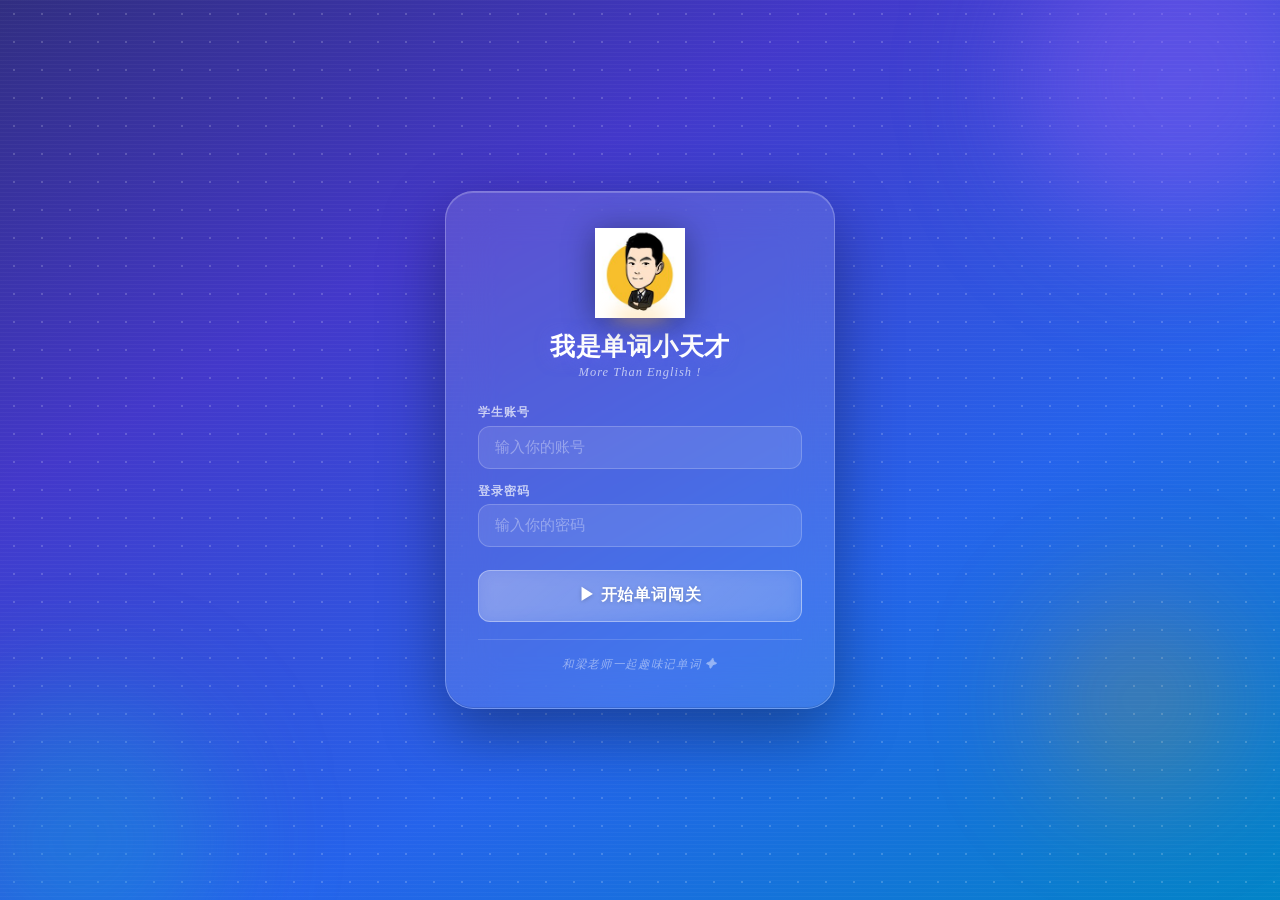
==== index.html @ 70b886d3 "Add files via upload" ====
<!DOCTYPE html>
<html lang="zh-CN">
<head>
<meta charset="UTF-8">
<meta name="viewport" content="width=device-width, initial-scale=1.0, maximum-scale=1.0">
<title>我是单词小天才 · 梁老师趣味单词</title>
<style>
*{box-sizing:border-box;margin:0;padding:0}
:root{
  --c1:#4f46e5;--c2:#2563eb;--c3:#0ea5e9;
  --green:#16a34a;--green-light:#f0fdf4;
  --red:#dc2626;--red-light:#fef2f2;
  --amber:#d97706;--amber-light:#fffbeb;
  --g50:#f9fafb;--g100:#f3f4f6;--g200:#e5e7eb;
  --g400:#9ca3af;--g500:#6b7280;--g600:#4b5563;--g700:#374151;--g800:#1f2937;
  --r8:8px;--r12:12px;--r16:16px;--r20:20px;--r24:24px;
  --grad:linear-gradient(135deg,#4f46e5 0%,#2563eb 50%,#0ea5e9 100%);
}
html,body{font-family:'PingFang SC','Hiragino Sans GB','Microsoft YaHei',sans-serif;
  background:#eef2ff;min-height:100vh;color:var(--g800);
  -webkit-tap-highlight-color:transparent}
.screen{display:none;min-height:100vh;flex-direction:column}
.screen.active{display:flex}

/* ===== LOGIN ===== */
#s-login{
  background:linear-gradient(150deg,#312e81 0%,#4338ca 30%,#2563eb 65%,#0284c7 100%);
  align-items:center;justify-content:center;padding:1.5rem;
  position:relative;overflow:hidden;min-height:100vh
}
/* Dot grid */
#s-login::before{
  content:'';position:absolute;inset:0;
  background-image:radial-gradient(circle,rgba(255,255,255,0.18) 1px,transparent 1px);
  background-size:28px 28px;pointer-events:none
}
/* Scan lines - printer feel */
#s-login::after{
  content:'';position:absolute;inset:0;pointer-events:none;
  background:repeating-linear-gradient(
    0deg,transparent,transparent 3px,
    rgba(255,255,255,0.03) 3px,rgba(255,255,255,0.03) 4px
  )
}
.glow{position:absolute;border-radius:50%;filter:blur(60px);pointer-events:none}
.g1{width:320px;height:320px;background:rgba(139,92,246,0.45);top:-80px;right:-60px}
.g2{width:280px;height:280px;background:rgba(6,182,212,0.3);bottom:-80px;left:-60px}
.g3{width:200px;height:200px;background:rgba(245,158,11,0.2);bottom:100px;right:40px}

.login-card{
  background:rgba(255,255,255,0.12);
  backdrop-filter:blur(24px);-webkit-backdrop-filter:blur(24px);
  border:1px solid rgba(255,255,255,0.25);
  border-radius:28px;padding:2.25rem 2rem;
  max-width:390px;width:100%;
  box-shadow:0 24px 64px rgba(0,0,0,0.35),
    inset 0 1px 0 rgba(255,255,255,0.2),
    inset 0 -1px 0 rgba(0,0,0,0.1);
  position:relative;z-index:1
}
/* Teacher avatar */
.teacher-wrap{
  width:90px;height:90px;margin:0 auto 0.75rem;
  display:flex;align-items:flex-end;justify-content:center;
  position:relative
}
.teacher-wrap img{
  height:100%;width:auto;object-fit:contain;
  filter:drop-shadow(0 4px 16px rgba(0,0,0,0.4))
}
/* Glow ring under avatar */
.teacher-wrap::after{
  content:'';position:absolute;bottom:-4px;left:50%;transform:translateX(-50%);
  width:60px;height:12px;background:rgba(255,200,100,0.5);
  border-radius:50%;filter:blur(8px)
}

.brand-title{
  font-size:1.55rem;font-weight:800;text-align:center;
  color:white;margin-bottom:0.15rem;
  text-shadow:0 2px 16px rgba(99,102,241,0.6);
  letter-spacing:0.03em;min-height:2rem
}
.brand-sub{
  text-align:center;color:rgba(255,255,255,0.65);
  font-size:0.78rem;margin-bottom:1.6rem;
  font-family:'Georgia',serif;font-style:italic;letter-spacing:0.08em
}
.form-group{margin-bottom:0.9rem}
.form-group label{
  display:block;font-size:0.72rem;font-weight:700;
  color:rgba(255,255,255,0.7);margin-bottom:0.35rem;
  letter-spacing:0.1em;text-transform:uppercase
}
.form-group input{
  width:100%;padding:0.72rem 1rem;
  background:rgba(255,255,255,0.1);
  border:1.5px solid rgba(255,255,255,0.2);
  border-radius:var(--r12);font-size:0.95rem;
  color:white;outline:none;
  transition:border-color 0.2s,background 0.2s,box-shadow 0.2s;
  font-family:'Courier New',monospace;letter-spacing:0.04em
}
.form-group input::placeholder{color:rgba(255,255,255,0.35);font-family:'PingFang SC',sans-serif;letter-spacing:normal}
.form-group input:focus{
  border-color:rgba(165,180,252,0.9);
  background:rgba(255,255,255,0.15);
  box-shadow:0 0 0 3px rgba(129,140,248,0.3)
}
.btn-start{
  width:100%;padding:0.9rem;
  background:linear-gradient(135deg,rgba(255,255,255,0.25),rgba(255,255,255,0.1));
  color:white;border:1.5px solid rgba(255,255,255,0.35);
  border-radius:var(--r12);font-size:1rem;font-weight:800;cursor:pointer;
  margin-top:0.5rem;letter-spacing:0.05em;
  transition:all 0.2s;
  text-shadow:0 1px 4px rgba(0,0,0,0.2);
  backdrop-filter:blur(8px)
}
.btn-start:hover{background:rgba(255,255,255,0.28);border-color:rgba(255,255,255,0.5)}
.btn-start:active{transform:scale(0.98)}
.login-divider{height:1px;background:rgba(255,255,255,0.15);margin:1.1rem 0}
.login-slogan{text-align:center;color:rgba(255,255,255,0.45);font-size:0.72rem;font-style:italic;letter-spacing:0.06em}

/* ===== NAV ===== */
.top-nav{
  background:white;padding:0.9rem 1.25rem;display:flex;
  align-items:center;justify-content:space-between;
  border-bottom:1px solid var(--g200);position:sticky;top:0;z-index:20;
  box-shadow:0 1px 6px rgba(0,0,0,0.07)
}
.nav-user{display:flex;align-items:center;gap:0.6rem}
.avatar{
  width:34px;height:34px;border-radius:50%;
  background:var(--grad);
  color:white;display:flex;align-items:center;justify-content:center;
  font-weight:800;font-size:0.8rem;flex-shrink:0
}
.nav-name{font-weight:600;font-size:0.9rem}
.nav-class{font-size:0.75rem;color:var(--g400)}
.btn-logout{background:none;border:1px solid var(--g200);border-radius:8px;
  padding:0.35rem 0.7rem;font-size:0.75rem;color:var(--g600);cursor:pointer}
.btn-logout:hover{background:var(--g50)}

/* ===== BOOKS ===== */
#s-books{background:#eef2ff}
.books-wrap{padding:1.25rem;max-width:700px;margin:0 auto;width:100%}
.section-head{margin-bottom:1.1rem}
.section-head h2{font-size:1.1rem;font-weight:700;margin-bottom:0.2rem}
.section-head p{font-size:0.82rem;color:var(--g400)}
.book-section-label{
  font-size:0.72rem;font-weight:700;color:var(--g500);
  letter-spacing:0.08em;text-transform:uppercase;
  margin:1.25rem 0 0.65rem;display:flex;align-items:center;gap:0.5rem
}
.book-section-label::after{content:'';flex:1;height:1px;background:var(--g200)}
.book-grid{display:grid;grid-template-columns:repeat(auto-fill,minmax(165px,1fr));gap:0.8rem}
.book-card{
  background:white;border-radius:var(--r16);padding:1.1rem;cursor:pointer;
  border:2px solid transparent;transition:all 0.2s;
  box-shadow:0 2px 10px rgba(0,0,0,0.06);position:relative;overflow:hidden
}
.book-card:hover{transform:translateY(-3px);border-color:var(--c1);box-shadow:0 8px 24px rgba(79,70,229,0.15)}
.book-card.locked{opacity:0.55;cursor:default}
.book-card.locked:hover{transform:none;border-color:transparent;box-shadow:0 2px 10px rgba(0,0,0,0.06)}
.book-card.fun{border-color:rgba(245,158,11,0.3);background:linear-gradient(135deg,#fffbeb,#fff)}
.book-card.fun:hover{border-color:#f59e0b;box-shadow:0 8px 24px rgba(245,158,11,0.2)}
.book-icon{font-size:2rem;margin-bottom:0.5rem}
.book-title{font-size:0.9rem;font-weight:700;margin-bottom:0.15rem}
.book-desc{font-size:0.72rem;color:var(--g400);margin-bottom:0.65rem;line-height:1.4}
.book-meta{display:flex;align-items:center;justify-content:space-between}
.bk-badge{font-size:0.68rem;font-weight:700;padding:0.18rem 0.55rem;border-radius:20px}
.bk-badge.avail{background:#ede9fe;color:#6d28d9}
.bk-badge.soon{background:var(--g100);color:var(--g400)}
.bk-badge.fun{background:#fef3c7;color:#b45309}
.bk-pct{font-size:0.7rem;color:var(--g400)}
.bk-bar{height:3px;background:var(--g100);border-radius:3px;margin-top:0.55rem;overflow:hidden}
.bk-fill{height:100%;border-radius:3px;background:var(--grad);transition:width 0.3s}
.bk-ribbon{
  position:absolute;top:0.65rem;right:-0.4rem;
  background:linear-gradient(135deg,#7c3aed,#4f46e5);color:white;
  font-size:0.62rem;font-weight:700;padding:0.18rem 0.9rem 0.18rem 0.55rem;
  border-radius:4px 0 0 4px
}

/* ===== UNITS ===== */
#s-units{background:#eef2ff}
.unit-wrap{padding:1.25rem;max-width:700px;margin:0 auto;width:100%}
.back-row{display:flex;align-items:center;gap:0.5rem;margin-bottom:1rem;cursor:pointer;width:fit-content}
.back-row:hover .back-lbl{color:var(--c1)}
.back-lbl{font-size:0.85rem;color:var(--g500);transition:color 0.15s}
.overall-card{
  background:white;border-radius:var(--r16);padding:1.1rem 1.25rem;
  margin-bottom:1rem;display:flex;align-items:center;gap:1rem;
  box-shadow:0 2px 10px rgba(0,0,0,0.06)
}
.ring-wrap{position:relative;width:60px;height:60px;flex-shrink:0}
.ring-wrap svg{transform:rotate(-90deg)}
.ring-center{position:absolute;inset:0;display:flex;align-items:center;justify-content:center;font-size:0.82rem;font-weight:800;color:var(--c1)}
.oc-info{flex:1}
.oc-title{font-weight:700;font-size:0.95rem}
.oc-sub{font-size:0.78rem;color:var(--g400);margin-top:2px}
.btn-review{background:var(--amber-light);color:var(--amber);border:1px solid #fde68a;border-radius:var(--r8);padding:0.45rem 0.85rem;font-size:0.78rem;font-weight:700;cursor:pointer;white-space:nowrap}
.unit-section-title{font-size:0.78rem;font-weight:600;color:var(--g400);margin-bottom:0.75rem;letter-spacing:0.06em}
.unit-grid{display:grid;grid-template-columns:repeat(auto-fill,minmax(130px,1fr));gap:0.65rem}
.unit-card{background:white;border-radius:var(--r12);padding:1rem;cursor:pointer;border:2px solid transparent;transition:all 0.18s;box-shadow:0 2px 8px rgba(0,0,0,0.05)}
.unit-card:hover{border-color:var(--c1);transform:translateY(-2px)}
.unit-card.done{border-color:#bbf7d0;background:#f0fdf4}
.unit-card.wip{border-color:#c7d2fe;background:#eef2ff}
.uc-num{font-size:0.7rem;color:var(--g400);font-weight:500}
.uc-name{font-size:0.95rem;font-weight:700;margin:0.15rem 0}
.uc-count{font-size:0.7rem;color:var(--g400)}
.uc-bar{height:3px;background:var(--g100);border-radius:3px;margin-top:0.55rem;overflow:hidden}
.uc-fill{height:100%;border-radius:3px;background:var(--grad);transition:width 0.3s}
.uc-status{display:flex;align-items:center;gap:0.2rem;font-size:0.68rem;font-weight:700;margin-top:0.4rem}
.uc-status.done{color:var(--green)}.uc-status.wip{color:var(--c1)}

/* ===== QUIZ ===== */
#s-quiz{background:#eef2ff}
.quiz-nav{background:white;padding:0.85rem 1.25rem;display:flex;align-items:center;gap:0.85rem;border-bottom:1px solid var(--g200);position:sticky;top:0;z-index:20;box-shadow:0 1px 4px rgba(0,0,0,0.06)}
.btn-bk{background:none;border:none;color:var(--g500);cursor:pointer;font-size:1.3rem;padding:0.2rem;line-height:1}
.qnav-title{font-weight:700;font-size:0.9rem;flex:1}
.qnav-prog{font-size:0.78rem;color:var(--g400)}
.streak-badge{font-size:0.78rem;font-weight:700;color:var(--amber);background:var(--amber-light);border-radius:20px;padding:0.2rem 0.6rem;display:flex;align-items:center;gap:0.2rem}
.quiz-pbar-wrap{background:white;padding:0 1.25rem 0.75rem;border-bottom:1px solid var(--g200)}
.quiz-pbar{height:6px;background:var(--g100);border-radius:6px;overflow:hidden}
.quiz-pbar-fill{height:100%;border-radius:6px;background:var(--grad);transition:width 0.35s ease}
.quiz-body{padding:1.25rem;max-width:580px;margin:0 auto;width:100%;padding-bottom:2rem}
.qtype-pill{display:inline-flex;align-items:center;background:#ede9fe;color:#6d28d9;font-size:0.72rem;font-weight:700;padding:0.25rem 0.75rem;border-radius:20px;margin-bottom:0.85rem}
/* Tech question card */
.question-card{
  background:linear-gradient(160deg,#1e1b4b 0%,#312e81 40%,#1e3a8a 100%);
  border:1px solid rgba(139,92,246,0.4);
  border-radius:var(--r20);padding:2rem 1.75rem;margin-bottom:1rem;text-align:center;
  box-shadow:0 8px 32px rgba(79,70,229,0.3),inset 0 1px 0 rgba(255,255,255,0.08);
  position:relative;overflow:hidden
}
/* Dot grid on card */
.question-card::before{
  content:'';position:absolute;inset:0;
  background-image:radial-gradient(circle,rgba(165,180,252,0.12) 1px,transparent 1px);
  background-size:20px 20px;pointer-events:none
}
/* Scan line */
.question-card::after{
  content:'';position:absolute;left:0;right:0;height:2px;
  background:linear-gradient(90deg,transparent 0%,rgba(139,92,246,0.6) 50%,transparent 100%);
  animation:scan 2.5s linear infinite;pointer-events:none
}
@keyframes scan{0%{top:-2px}100%{top:102%}}
.qc-word{
  font-size:2.2rem;font-weight:800;color:white;
  margin-bottom:0.35rem;letter-spacing:0.05em;
  font-family:'Courier New','Monaco',monospace;
  text-shadow:0 0 24px rgba(139,92,246,0.7);
  position:relative;z-index:1
}
.qc-cursor{animation:blink 1s step-end infinite;color:rgba(139,92,246,0.9)}
@keyframes blink{0%,100%{opacity:1}50%{opacity:0}}
.qc-phonetic{font-size:0.85rem;color:rgba(165,180,252,0.7);margin-bottom:0.5rem;position:relative;z-index:1;font-family:'Courier New',monospace}
.qc-hint{font-size:0.8rem;color:rgba(165,180,252,0.6);position:relative;z-index:1;letter-spacing:0.03em}

.feedback{border-radius:var(--r12);padding:0.85rem 1.1rem;margin-bottom:0.85rem;display:none;align-items:center;gap:0.65rem}
.feedback.correct{background:var(--green-light);border:1.5px solid #bbf7d0;display:flex}
.feedback.wrong{background:var(--red-light);border:1.5px solid #fecaca;display:flex}
.fb-icon{font-size:1.2rem;flex-shrink:0}
.fb-text{font-size:0.88rem;font-weight:600}
.fb-sub{font-size:0.78rem;color:var(--g600);margin-top:2px}

.options{display:flex;flex-direction:column;gap:0.6rem}
.opt{
  background:white;border:2px solid var(--g200);border-radius:var(--r12);
  padding:0.9rem 1.1rem;text-align:left;cursor:pointer;
  font-size:0.92rem;display:flex;align-items:flex-start;gap:0.75rem;
  transition:all 0.15s;box-shadow:0 1px 4px rgba(0,0,0,0.04)
}
.opt:hover:not(.correct):not(.wrong):not(.no-hover):not(.dim):not(.fresh){border-color:var(--c1);background:#eef2ff}
.opt.fresh{pointer-events:none}
.opt.correct{border-color:var(--green);background:var(--green-light);pointer-events:none;cursor:default}
.opt.wrong{border-color:var(--red);background:var(--red-light)}
.opt-letter{width:26px;height:26px;border-radius:50%;background:var(--g100);display:flex;align-items:center;justify-content:center;font-weight:800;font-size:0.75rem;flex-shrink:0;margin-top:1px;font-family:'Courier New',monospace}
.opt.correct .opt-letter{background:#bbf7d0;color:var(--green)}
.opt.wrong .opt-letter{background:#fecaca;color:var(--red)}
.opt-text{flex:1;line-height:1.45}

/* ===== RESULT / CELEBRATION ===== */
#s-result{background:#eef2ff;align-items:center;justify-content:center;padding:1.5rem;position:relative;overflow:hidden}
.result-card{background:white;border-radius:var(--r24);padding:2.25rem 1.75rem;max-width:420px;width:100%;box-shadow:0 24px 64px rgba(0,0,0,0.12);text-align:center;position:relative;z-index:1}
.res-emoji{font-size:3.5rem;margin-bottom:0.6rem}
.res-title{font-size:1.35rem;font-weight:800;margin-bottom:0.2rem}
.res-sub{color:var(--g400);font-size:0.85rem;margin-bottom:1.5rem}
.score-ring{width:110px;height:110px;border-radius:50%;margin:0 auto 1rem;display:flex;align-items:center;justify-content:center;font-size:1.8rem;font-weight:800;border:8px solid}
.score-ring.s-perfect{border-color:#bbf7d0;color:var(--green);background:var(--green-light)}
.score-ring.s-good{border-color:#c7d2fe;color:var(--c1);background:#eef2ff}
.score-ring.s-fair{border-color:#fde68a;color:var(--amber);background:var(--amber-light)}
.score-ring.s-poor{border-color:#fecaca;color:var(--red);background:var(--red-light)}
/* Trophy collection */
.trophy-row{display:flex;align-items:center;justify-content:center;gap:0.4rem;margin-bottom:1.25rem;min-height:28px}
.trophy-count{font-size:0.82rem;color:var(--g500);margin-left:0.25rem}
.res-stats{display:grid;grid-template-columns:1fr 1fr;gap:0.65rem;margin-bottom:1.25rem}
.rs-item{background:var(--g50);border-radius:var(--r8);padding:0.75rem 0.5rem}
.rs-num{font-size:1.3rem;font-weight:800}
.rs-num.g{color:var(--green)}.rs-num.r{color:var(--red)}.rs-num.b{color:var(--c1)}.rs-num.a{color:var(--amber)}
.rs-label{font-size:0.7rem;color:var(--g400);margin-top:2px}
.wrong-section{text-align:left;margin:0.75rem 0 1.25rem;background:var(--red-light);border:1px solid #fecaca;border-radius:var(--r12);padding:0.85rem 1rem}
.ws-title{font-size:0.78rem;font-weight:700;color:var(--red);margin-bottom:0.5rem}
.ws-chips{display:flex;flex-wrap:wrap;gap:0.3rem}
.ws-chip{background:white;border:1px solid #fecaca;color:var(--red);border-radius:20px;padding:0.18rem 0.6rem;font-size:0.75rem;font-weight:600}
.res-actions{display:flex;flex-direction:column;gap:0.6rem}
.btn-a{padding:0.85rem;border-radius:var(--r12);font-size:0.95rem;font-weight:700;cursor:pointer;transition:all 0.15s}
.btn-a.pri{background:var(--grad);color:white;border:none;box-shadow:0 4px 16px rgba(79,70,229,0.35)}
.btn-a.sec{background:var(--g50);color:var(--g800);border:1.5px solid var(--g200)}
.btn-a:active{transform:scale(0.98)}

/* Confetti canvas */
#confetti-canvas{position:fixed;inset:0;pointer-events:none;z-index:999}

/* ===== PROFILE (change password) ===== */
#s-profile{background:#eef2ff}
.profile-wrap{padding:1.25rem;max-width:500px;margin:0 auto;width:100%}
.profile-card{background:white;border-radius:var(--r16);padding:1.5rem;box-shadow:0 2px 10px rgba(0,0,0,0.06)}
.profile-card h3{font-size:0.95rem;font-weight:700;margin-bottom:1rem;padding-bottom:0.6rem;border-bottom:1px solid var(--g100)}
.p-label{font-size:0.78rem;font-weight:600;color:var(--g500);margin-bottom:0.35rem;display:block}
.p-input{width:100%;padding:0.65rem 0.85rem;border:1.5px solid var(--g200);border-radius:var(--r8);font-size:0.88rem;outline:none;transition:border-color 0.2s;margin-bottom:0.85rem}
.p-input:focus{border-color:var(--c1)}
.btn-save{padding:0.7rem 1.5rem;background:var(--grad);color:white;border:none;border-radius:var(--r8);font-size:0.88rem;font-weight:700;cursor:pointer}
.p-msg{font-size:0.8rem;margin-left:0.75rem;color:var(--green)}
.p-msg.err{color:var(--red)}

/* ===== ADMIN ===== */
#s-admin{background:#eef2ff}
.admin-wrap{padding:1.25rem;max-width:720px;margin:0 auto;width:100%}
.admin-card{background:white;border-radius:var(--r16);padding:1.25rem;margin-bottom:1rem;box-shadow:0 2px 10px rgba(0,0,0,0.06)}
.admin-card h3{font-size:0.9rem;font-weight:700;margin-bottom:1rem;padding-bottom:0.6rem;border-bottom:1px solid var(--g100)}
.form-row{display:grid;grid-template-columns:1fr 1fr;gap:0.75rem}
.adm-input{width:100%;padding:0.62rem 0.85rem;border:1.5px solid var(--g200);border-radius:var(--r8);font-size:0.85rem;outline:none;transition:border-color 0.2s}
.adm-input:focus{border-color:var(--c1)}
.btn-adm{padding:0.62rem 1.2rem;background:var(--c1);color:white;border:none;border-radius:var(--r8);font-size:0.85rem;font-weight:600;cursor:pointer}
.btn-adm:hover{background:var(--c2)}
.adm-msg{font-size:0.78rem;margin-left:0.75rem;color:var(--green)}
.user-table{width:100%;border-collapse:collapse;font-size:0.82rem}
.user-table th{background:var(--g50);padding:0.55rem 0.7rem;text-align:left;font-weight:600;font-size:0.75rem;color:var(--g500);border-bottom:1px solid var(--g100)}
.user-table td{padding:0.6rem 0.7rem;border-bottom:1px solid var(--g100);vertical-align:middle}
.user-table tr:last-child td{border-bottom:none}
.td-cls{display:inline-block;background:#ede9fe;color:#6d28d9;border-radius:20px;padding:0.12rem 0.55rem;font-size:0.7rem;font-weight:600}
.btn-del{background:none;border:1px solid #fecaca;color:var(--red);border-radius:6px;padding:0.18rem 0.45rem;font-size:0.7rem;cursor:pointer}
.btn-del:hover{background:var(--red-light)}
.empty-tip{text-align:center;color:var(--g400);font-size:0.85rem;padding:1.5rem 0}
.adm-modal-overlay{position:fixed;inset:0;background:rgba(0,0,0,0.55);display:flex;align-items:center;justify-content:center;z-index:100;padding:1.5rem}
.adm-modal{background:white;border-radius:var(--r20);padding:1.75rem;max-width:340px;width:100%;text-align:center}
.adm-modal h3{font-size:1rem;font-weight:700;margin-bottom:0.25rem}
.adm-modal p{font-size:0.82rem;color:var(--g400);margin-bottom:1.25rem}
.modal-row{display:flex;gap:0.6rem;margin-top:0.5rem}
.hidden{display:none!important}

/* Tab nav in admin */
.admin-tabs{display:flex;gap:0.5rem;margin-bottom:1rem;background:var(--g100);border-radius:var(--r8);padding:0.25rem}
.admin-tab{flex:1;padding:0.5rem;border:none;border-radius:6px;font-size:0.82rem;font-weight:600;cursor:pointer;background:none;color:var(--g500);transition:all 0.15s}
.admin-tab.active{background:white;color:var(--g800);box-shadow:0 1px 4px rgba(0,0,0,0.1)}

@media(max-width:420px){
  .login-card{padding:1.75rem 1.25rem}
  .qc-word{font-size:1.65rem}
  .book-grid{grid-template-columns:1fr 1fr}
  .unit-grid{grid-template-columns:repeat(3,1fr)}
  .form-row{grid-template-columns:1fr}
}

/* Spell letter boxes */
.spell-box{
  width:38px;height:50px;
  border:none;border-bottom:3px solid #cbd5e1;
  background:transparent;
  text-align:center;font-size:1.6rem;font-weight:700;
  font-family:'Courier New',monospace;
  color:#1f2937;
  outline:none;
  display:inline-flex;align-items:flex-end;justify-content:center;
  padding-bottom:4px;
  transition:all 0.15s;
  cursor:text;
  user-select:none;
  -webkit-user-select:none;
}
.spell-box:focus{ border-bottom-color:#4f46e5; border-bottom-width:4px; }
.spell-box.filled{ border-bottom-color:#10b981; }
.spell-box.wrong{
  border-bottom-color:#dc2626;
  color:#dc2626;
  animation:shake 0.4s;
  background:#fee2e2;
  border-radius:8px 8px 0 0;
}
.spell-box.correct{ border-bottom-color:#10b981; color:#10b981; }
.spell-box.hint{ color:#f59e0b; border-bottom-color:#f59e0b; }
.spell-box.space{ border:none;width:14px;pointer-events:none; }
@keyframes shake{
  0%,100%{transform:translateX(0)}
  25%{transform:translateX(-4px)}
  75%{transform:translateX(4px)}
}
.spell-msg-correct{ color:#16a34a; }
.spell-msg-wrong{ color:#dc2626; }
.spell-msg-hint{ color:#f59e0b; }
.spell-box.upper-req{ border-bottom-color:#f59e0b; }
.spell-box.upper-req.filled{ border-bottom-color:#10b981; color:#059669; font-weight:800; }


/* Teacher praise popup */
#teacher-praise{
  position:fixed;bottom:-200px;left:50%;transform:translateX(-50%);
  width:min(92vw,380px);
  background:linear-gradient(135deg,#4f46e5,#7c3aed);
  border-radius:20px;padding:1rem 1.25rem;
  display:flex;gap:0.85rem;align-items:center;
  box-shadow:0 8px 32px rgba(79,70,229,0.45);
  z-index:500;
  transition:bottom 0.4s cubic-bezier(0.34,1.56,0.64,1);
}
#teacher-praise.show{bottom:1.5rem;}
#teacher-praise .tp-avatar{
  width:56px;height:56px;flex-shrink:0;
  border-radius:50%;border:3px solid rgba(255,255,255,0.4);
  object-fit:cover;background:#fff;
}
#teacher-praise .tp-bubble{
  background:rgba(255,255,255,0.15);border-radius:12px;
  padding:0.5rem 0.75rem;flex:1;
}
#teacher-praise .tp-text{
  color:white;font-size:1rem;font-weight:700;line-height:1.4;
}
#teacher-praise .tp-lv{
  color:rgba(255,255,255,0.7);font-size:0.72rem;margin-top:0.2rem;
}

.irreg-box{width:26px;height:36px;border:none;border-bottom:2.5px solid rgba(255,255,255,0.4);background:transparent;text-align:center;font-size:1.15rem;font-weight:700;font-family:'Courier New',monospace;color:white;display:inline-flex;align-items:flex-end;justify-content:center;padding-bottom:3px;transition:all 0.15s;cursor:text;user-select:none;-webkit-user-select:none;}
.irreg-box.filled{border-bottom-color:#34d399;}
.irreg-box.wrong{border-bottom-color:#f87171;color:#f87171;animation:shake 0.4s;background:rgba(239,68,68,0.25);border-radius:5px 5px 0 0;}
.irreg-box.correct{border-bottom-color:#34d399;color:#34d399;}
.irreg-box.hint{color:#fbbf24;border-bottom-color:#fbbf24;}
.irreg-box.space{border:none;width:8px;pointer-events:none;}
.irreg-box.given{border-bottom-color:rgba(255,255,255,0.3);color:rgba(255,255,255,0.7);}
</style>
</head>
<body>

<!-- LOGIN -->
<div class="screen active" id="s-login">
  <div class="glow g1"></div><div class="glow g2"></div><div class="glow g3"></div>
  <div class="login-card">
    <div class="teacher-wrap" onclick="adminTap()" style="cursor:pointer">
      <img onclick="adminTap()" style="cursor:pointer" src="[data-uri]" alt="梁老师">
    </div>
    <div class="brand-title" id="brand-title"></div>
    <div class="brand-sub" onclick="adminTap()" style="cursor:default;user-select:none">More Than English !</div>
    <div id="login-form">
      <div class="form-group">
        <label>学生账号</label>
        <input id="inp-name" type="text" placeholder="输入你的账号" required autocomplete="off">
      </div>
      <div class="form-group">
        <label>登录密码</label>
        <input id="inp-pwd" type="password" placeholder="输入你的密码" required autocomplete="off">
      </div>
      <button class="btn-start" type="button" id="login-btn">▶ 开始单词闯关</button>
    </div>
    <div class="login-divider"></div>
    <div class="login-slogan">和梁老师一起趣味记单词 ✦</div>

  </div>
</div>

<!-- BOOKS -->
<div class="screen" id="s-books">
  <div class="top-nav">
    <div class="nav-user">
      <div class="avatar" id="nav-av">学</div>
      <div><div class="nav-name" id="nav-nm">同学</div><div class="nav-class" id="nav-cl">班级</div></div>
    </div>
    <div style="display:flex;gap:0.5rem">
      <button class="btn-logout" onclick="showProfile()">修改密码</button>
      <button class="btn-logout" onclick="doLogout()">退出</button>
    </div>
  </div>
  <div class="books-wrap">
    <div class="section-head"><h2>选择你的词书 📖</h2><p>选择对应的课程单词书开始学习</p></div>
    <div id="book-grid-wrap"></div>
  </div>
</div>

<!-- UNITS -->
<div class="screen" id="s-units">
  <div class="top-nav">
    <div class="nav-user">
      <div class="avatar" id="nav-av2">学</div>
      <div><div class="nav-name" id="nav-nm2">同学</div><div class="nav-class" id="nav-cl2">班级</div></div>
    </div>
    <button class="btn-logout" onclick="doLogout()">退出</button>
  </div>
  <div class="unit-wrap">
    <div class="back-row" onclick="showBooks()">
      <span style="font-size:1.1rem;color:var(--g400)">←</span>
      <span class="back-lbl">返回词书选择</span>
    </div>
    <div class="overall-card">
      <div class="ring-wrap">
        <svg width="60" height="60" viewBox="0 0 60 60">
          <circle cx="30" cy="30" r="24" fill="none" stroke="#e5e7eb" stroke-width="6"/>
          <circle id="prog-ring" cx="30" cy="30" r="24" fill="none" stroke="#4f46e5" stroke-width="6"
            stroke-dasharray="150.8" stroke-dashoffset="150.8" stroke-linecap="round"/>
        </svg>
        <div class="ring-center" id="prog-pct">0%</div>
      </div>
      <div class="oc-info">
        <div class="oc-title" id="book-disp-title">词书</div>
        <div class="oc-sub" id="prog-desc">点击单元开始</div>
      </div>
      <button class="btn-review" id="btn-review" style="display:none" onclick="startReview()">🔁 错词</button>
    </div>
    <div class="unit-section-title">选择单元</div>
    <div class="unit-grid" id="unit-grid"></div>
  </div>
</div>

<!-- QUIZ -->
<div class="screen" id="s-quiz">
  <div class="quiz-nav">
    <button class="btn-bk" onclick="backFromQuiz()">←</button>
    <div class="qnav-title" id="qnav-title">Word List 1</div>
    <div class="qnav-prog" id="qnav-prog">1/62</div>
  </div>
  <div class="quiz-pbar-wrap">
    <div class="quiz-pbar"><div class="quiz-pbar-fill" id="quiz-pbar-fill" style="width:0%"></div></div>
  </div>
  <div class="quiz-body">
    <div class="qtype-pill" id="qtype-pill">英文 → 中文</div>
    <div class="question-card">
      <div style="display:flex;align-items:center;justify-content:center;gap:0.6rem;position:relative;z-index:1">
        <div class="qc-word" id="qc-word">word<span class="qc-cursor">_</span></div>
        <button id="speak-btn" onclick="speakWord()"
          style="background:rgba(255,255,255,0.18);border:1.5px solid rgba(255,255,255,0.35);border-radius:50%;width:38px;height:38px;flex-shrink:0;cursor:pointer;font-size:1.1rem;display:flex;align-items:center;justify-content:center;transition:background 0.2s">
          🔊
        </button>
      </div>
      <div class="qc-phonetic" id="qc-phonetic"></div>
      <div class="qc-hint" id="qc-hint"></div>
    </div>
    <div id="streak-display" style="display:none;background:var(--amber-light);border:1.5px solid #fde68a;border-radius:var(--r12);padding:0.75rem 1.1rem;margin-bottom:0.85rem;align-items:center;gap:0.5rem;font-weight:700;color:var(--amber);font-size:0.95rem">
      <span style="font-size:1.2rem">🔥</span>
      <span id="streak-msg">连对 3 题！继续加油！</span>
    </div>
    <div class="feedback" id="feedback">
      <div class="fb-icon" id="fb-icon">✅</div>
      <div><div class="fb-text" id="fb-text"></div><div class="fb-sub" id="fb-sub"></div></div>
    </div>
    <div class="options" id="options"></div>
  </div>
</div>

<!-- SPELL QUIZ -->
<div class="screen" id="s-spell">
  <div class="top-nav">
    <div class="nav-user">
      <button class="btn-back" onclick="backFromSpell()">←</button>
      <div><div class="nav-name" id="spell-title">Lesson 1</div><div class="nav-class" id="spell-prog">1/30</div></div>
    </div>
    <div style="display:flex;gap:0.5rem">
      <button class="btn-logout" onclick="backFromSpell()">退出</button>
    </div>
  </div>
  <div class="quiz-pbar"><div class="quiz-pbar-fill" id="spell-pbar"></div></div>
  
  <div class="quiz-body">
    <div class="qtype-pill">📝 拼写记忆</div>
    
    <!-- Word display - shows meaning + phonetic + speak -->
    <div class="question-card">
      <div class="qc-hint" id="spell-meaning" style="font-size:1.1rem;margin-bottom:0.6rem;color:rgba(255,255,255,0.95);font-weight:600">中文释义</div>
      <div style="display:flex;align-items:center;justify-content:center;gap:0.6rem;position:relative;z-index:1">
        <div class="qc-phonetic" id="spell-phonetic" style="font-size:1.15rem;color:rgba(255,255,255,0.85)">[ ... ]</div>
        <button id="spell-speak-btn" onclick="speakSpellWord()"
          style="background:rgba(255,255,255,0.18);border:1.5px solid rgba(255,255,255,0.35);border-radius:50%;width:38px;height:38px;flex-shrink:0;cursor:pointer;font-size:1.1rem;display:flex;align-items:center;justify-content:center">
          🔊
        </button>
      </div>
    </div>
    
    <!-- Streak display -->
    <div id="spell-streak-display" style="display:none;background:#fef3c7;border:1.5px solid #fde68a;border-radius:12px;padding:0.75rem 1.1rem;margin-bottom:0.85rem;align-items:center;gap:0.5rem;font-weight:700;color:#d97706;font-size:0.95rem">
      <span style="font-size:1.2rem">🔥</span>
      <span id="spell-streak-msg">连对3题！</span>
    </div>
    
    <!-- Letter boxes (dynamically generated) -->
    <div id="spell-boxes" style="display:flex;flex-wrap:wrap;justify-content:center;gap:0.4rem;margin:1.5rem 0;padding:0 0.5rem;min-height:60px"></div>
    
    <!-- Feedback message -->
    <div id="spell-msg" style="text-align:center;font-size:0.95rem;font-weight:600;min-height:1.5em;margin-bottom:1rem"></div>
    
    <!-- Hidden input for keyboard capture -->
    <input type="text" id="spell-hidden-input"
      autocomplete="off" autocapitalize="none" autocorrect="off" spellcheck="false"
      inputmode="text"
      style="position:fixed;top:-100px;left:0;width:1px;height:1px;opacity:0;border:none;outline:none;z-index:9999">
    
    <!-- Keyboard hint -->
    <div style="text-align:center;font-size:0.78rem;color:#9ca3af">点击字母格开始输入 · 全对自动进入下一题 · <span style="color:#f59e0b">橙色 = 需大写</span></div>
  </div>
</div>

<!-- IRREGULAR VERB QUIZ -->
<div class="screen" id="s-irregular">
  <div class="top-nav">
    <div class="nav-user">
      <button class="btn-back" onclick="backFromIrregular()">←</button>
      <div>
        <div class="nav-name" id="irreg-title">不规则动词</div>
        <div class="nav-class" id="irreg-prog">1/10</div>
      </div>
    </div>
    <button class="btn-logout" onclick="backFromIrregular()">退出</button>
  </div>
  <div class="quiz-pbar"><div class="quiz-pbar-fill" id="irreg-pbar"></div></div>
  <div class="quiz-body" style="padding-top:0.5rem">
    <div class="qtype-pill">⚡ 不规则动词</div>
    <div id="irreg-meaning" style="text-align:center;font-size:1.05rem;font-weight:700;color:var(--c1);margin:0.5rem 0 1rem;min-height:1.5em"></div>
    <div class="question-card" style="padding:1.25rem 0.75rem;margin-bottom:0.75rem">
    <div style="display:flex;gap:0.5rem;justify-content:center;align-items:flex-start">
      <div style="flex:1;max-width:160px;text-align:center">
        <div style="font-size:0.72rem;font-weight:700;color:rgba(255,255,255,0.6);margin-bottom:0.4rem;letter-spacing:0.08em">V1 原形</div>
        <div id="irreg-v1-given" style="display:none">
          <div id="irreg-v1-word" style="font-size:1.4rem;font-weight:800;color:white;margin-bottom:0.25rem"></div>
          <button id="irreg-v1-speak" onclick="irregSpeak('v1')" style="display:none;background:rgba(255,255,255,0.15);border:1px solid rgba(255,255,255,0.3);border-radius:50%;width:30px;height:30px;cursor:pointer;font-size:0.85rem;align-items:center;justify-content:center">🔊</button>
        </div>
        <div id="irreg-v1-input" style="display:none">
          <div id="irreg-v1-boxes" style="display:flex;flex-wrap:wrap;justify-content:center;gap:3px;margin-bottom:0.3rem"></div>
          <div id="irreg-v1-msg" style="font-size:0.72rem;min-height:1em;color:#f59e0b"></div>
        </div>
        <div id="irreg-v1-done" style="display:none">
          <div id="irreg-v1-result" style="font-size:1.4rem;font-weight:800;color:#10b981"></div>
        </div>
      </div>
      <div style="color:rgba(255,255,255,0.3);font-size:1.2rem;margin-top:1.8rem">→</div>
      <div style="flex:1;max-width:160px;text-align:center">
        <div style="font-size:0.72rem;font-weight:700;color:rgba(255,255,255,0.6);margin-bottom:0.4rem;letter-spacing:0.08em">V2 过去式</div>
        <div id="irreg-v2-given" style="display:none">
          <div id="irreg-v2-word" style="font-size:1.4rem;font-weight:800;color:white;margin-bottom:0.25rem"></div>
          <button id="irreg-v2-speak" onclick="irregSpeak('v2')" style="display:none;background:rgba(255,255,255,0.15);border:1px solid rgba(255,255,255,0.3);border-radius:50%;width:30px;height:30px;cursor:pointer;font-size:0.85rem;align-items:center;justify-content:center">🔊</button>
        </div>
        <div id="irreg-v2-input" style="display:none">
          <div id="irreg-v2-boxes" style="display:flex;flex-wrap:wrap;justify-content:center;gap:3px;margin-bottom:0.3rem"></div>
          <div id="irreg-v2-msg" style="font-size:0.72rem;min-height:1em;color:#f59e0b"></div>
        </div>
        <div id="irreg-v2-done" style="display:none">
          <div id="irreg-v2-result" style="font-size:1.4rem;font-weight:800;color:#10b981"></div>
        </div>
      </div>
      <div style="color:rgba(255,255,255,0.3);font-size:1.2rem;margin-top:1.8rem">→</div>
      <div style="flex:1;max-width:160px;text-align:center">
        <div style="font-size:0.72rem;font-weight:700;color:rgba(255,255,255,0.6);margin-bottom:0.4rem;letter-spacing:0.08em">V3 过去分词</div>
        <div id="irreg-v3-given" style="display:none">
          <div id="irreg-v3-word" style="font-size:1.4rem;font-weight:800;color:white;margin-bottom:0.25rem"></div>
          <button id="irreg-v3-speak" onclick="irregSpeak('v3')" style="display:none;background:rgba(255,255,255,0.15);border:1px solid rgba(255,255,255,0.3);border-radius:50%;width:30px;height:30px;cursor:pointer;font-size:0.85rem;align-items:center;justify-content:center">🔊</button>
        </div>
        <div id="irreg-v3-input" style="display:none">
          <div id="irreg-v3-boxes" style="display:flex;flex-wrap:wrap;justify-content:center;gap:3px;margin-bottom:0.3rem"></div>
          <div id="irreg-v3-msg" style="font-size:0.72rem;min-height:1em;color:#f59e0b"></div>
        </div>
        <div id="irreg-v3-done" style="display:none">
          <div id="irreg-v3-result" style="font-size:1.4rem;font-weight:800;color:#10b981"></div>
        </div>
      </div>
    </div>
    </div>
    <div id="irreg-streak" style="display:none;background:#fef3c7;border:1.5px solid #fde68a;border-radius:12px;padding:0.6rem 1rem;margin-bottom:0.75rem;align-items:center;gap:0.5rem;font-weight:700;color:#d97706;font-size:0.9rem">
      <span>🔥</span><span id="irreg-streak-msg"></span>
    </div>
    <div id="irreg-feedback" style="text-align:center;font-size:0.9rem;font-weight:600;min-height:1.5em;margin-bottom:0.75rem"></div>
    <input type="text" id="irreg-hidden-input" autocomplete="off" autocapitalize="none" autocorrect="off" spellcheck="false" inputmode="text" style="position:fixed;top:-100px;left:0;width:1px;height:1px;opacity:0;border:none;outline:none;z-index:9999">
    <div style="text-align:center;font-size:0.75rem;color:#9ca3af">点击格子开始输入 · 两个单词都答对后自动进入下一题</div>
  </div>
</div>

<!-- RESULT -->
<div class="screen" id="s-result">
  <canvas id="confetti-canvas"></canvas>
  <div class="result-card">
    <div class="res-emoji" id="res-emoji">🎉</div>
    <div class="res-title" id="res-title">太棒了！</div>
    <div class="res-sub" id="res-sub">Word List 1 完成</div>
    <div class="score-ring" id="score-ring">95%</div>
    <div class="trophy-row" id="trophy-row"></div>
    <div class="res-stats">
      <div class="rs-item"><div class="rs-num g" id="rs-c">0</div><div class="rs-label">✅ 答对</div></div>
      <div class="rs-item"><div class="rs-num r" id="rs-w">0</div><div class="rs-label">❌ 答错</div></div>
      <div class="rs-item"><div class="rs-num b" id="rs-t">0</div><div class="rs-label">总题数</div></div>
      <div class="rs-item"><div class="rs-num a" id="rs-a">0%</div><div class="rs-label">正确率</div></div>
    </div>
    <div class="wrong-section" id="wrong-section" style="display:none">
      <div class="ws-title">⚠️ 需要加强的词汇</div>
      <div class="ws-chips" id="ws-chips"></div>
    </div>
    <div class="res-actions">
      <button class="btn-a pri" id="btn-retry" onclick="retryWrong()" style="display:none">🔁 重做错词</button>
      <button class="btn-a sec" id="btn-nu" onclick="goNextUnit()">下一单元 →</button>
      <button class="btn-a sec" onclick="showUnits()">返回单元列表</button>
    </div>
  </div>
</div>

<!-- PROFILE (change password) -->
<div class="screen" id="s-profile">
  <div class="top-nav">
    <div class="nav-user">
      <div class="avatar" id="nav-av3">学</div>
      <div><div class="nav-name" id="nav-nm3">同学</div><div class="nav-class" id="nav-cl3">修改密码</div></div>
    </div>
    <button class="btn-logout" onclick="showBooks()">返回</button>
  </div>
  <div class="profile-wrap" style="padding-top:1.5rem">
    <div class="profile-card">
      <h3>🔑 修改登录密码</h3>
      <label class="p-label">当前密码</label>
      <input class="p-input" id="p-old" type="password" placeholder="输入当前密码">
      <label class="p-label">新密码</label>
      <input class="p-input" id="p-new" type="password" placeholder="输入新密码（至少4位）">
      <label class="p-label">确认新密码</label>
      <input class="p-input" id="p-confirm" type="password" placeholder="再次输入新密码">
      <div style="display:flex;align-items:center">
        <button class="btn-save" onclick="changePwd()">保存修改</button>
        <span class="p-msg" id="p-msg"></span>
      </div>
    </div>
  </div>
</div>

<!-- ADMIN -->
<div class="screen" id="s-admin">
  <div class="top-nav">
    <div class="nav-user">
      <div class="avatar" style="background:linear-gradient(135deg,#dc2626,#f97316)">师</div>
      <div><div class="nav-name">梁老师管理后台</div><div class="nav-class">账号 · 数据</div></div>
    </div>
    <button class="btn-logout" onclick="exitAdmin()">退出管理</button>
  </div>
  <div class="admin-wrap">
    <div class="admin-tabs">
      <button class="admin-tab active" onclick="adminTab(0,this)">➕ 创建账号</button>
      <button class="admin-tab" onclick="adminTab(1,this)">👥 学生列表</button>
      <button class="admin-tab" onclick="adminTab(2,this)">📊 学习数据</button>
      <button class="admin-tab" onclick="adminTab(3,this)">🔑 Token设置</button>
    </div>
    <!-- Tab 0: create -->
    <div id="adm-tab-0" class="admin-card">
      <h3>新建学生账号</h3>
      <div class="form-row" style="margin-bottom:0.75rem">
        <div><div style="font-size:0.75rem;font-weight:600;color:var(--g500);margin-bottom:0.35rem">学生姓名</div><input class="adm-input" id="adm-name" placeholder="张三"></div>
        <div><div style="font-size:0.75rem;font-weight:600;color:var(--g500);margin-bottom:0.35rem">所在班级</div><input class="adm-input" id="adm-class" placeholder="小托福A班"></div>
      </div>
      <div class="form-row" style="margin-bottom:0.75rem">
        <div><div style="font-size:0.75rem;font-weight:600;color:var(--g500);margin-bottom:0.35rem">登录账号</div><input class="adm-input" id="adm-account" placeholder="zhangsan"></div>
        <div><div style="font-size:0.75rem;font-weight:600;color:var(--g500);margin-bottom:0.35rem">初始密码</div><input class="adm-input" id="adm-pwd" placeholder="123456"></div>
      </div>
      <button class="btn-adm" onclick="addStudent()">✓ 创建账号</button>
      <span class="adm-msg" id="adm-msg"></span>
    </div>
    <!-- Tab 1: list -->
    <div id="adm-tab-1" class="admin-card hidden">
      <h3>学生账号列表</h3>
      <div id="student-table-wrap"></div>
    </div>
    <!-- Tab 2: data -->
    <div id="adm-tab-2" class="admin-card hidden">
      <h3>学生学习数据</h3>
      <div id="data-table-wrap"></div>
    </div>
    <!-- Tab 3: token -->
    <div id="adm-tab-3" class="admin-card hidden">
      <h3>🔑 GitHub Token 设置</h3>
      <p style="font-size:0.82rem;color:var(--g500);margin-bottom:1rem;line-height:1.6">
        Token 存在你的浏览器里，不会出现在代码中。<br>
        每台用于管理的电脑需要设置一次。<br>
        学生不需要设置 Token。
      </p>
      <div id="token-status" style="font-size:0.82rem;margin-bottom:1rem;font-weight:600"></div>
      <div style="display:flex;gap:0.75rem;align-items:flex-end">
        <div style="flex:1">
          <div style="font-size:0.75rem;font-weight:600;color:var(--g500);margin-bottom:0.35rem">GitHub Personal Access Token</div>
          <input class="adm-input" id="token-input" type="password" placeholder="粘贴你的 ghp_... token">
        </div>
        <button class="btn-adm" onclick="saveToken()">保存</button>
      </div>
      <div style="margin-top:1rem;padding:0.85rem;background:var(--blue-light);border-radius:var(--r8);font-size:0.78rem;color:var(--blue);line-height:1.6">
        <strong>如何生成 Token：</strong><br>
        1. 打开 github.com → Settings → Developer settings → Personal access tokens → Tokens (classic)<br>
        2. Generate new token → 勾选 repo → No expiration → 生成<br>
        3. 复制 ghp_ 开头的 token，粘贴到上方输入框
      </div>
    </div>
  </div>
</div>

<!-- admin modal removed - using prompt() -->

<script>
// ============================================================
// WORD DATA
// ============================================================
const WORD_DATA={"1":[{"w": "abandon", "p": "əˈbændən", "m": "放弃；弃绝；对…绝望；对…断念"},{"w": "abnormal", "p": "æbˈnɔːrml", "m": "反常的，异常的；变态的", "an": ["normal adj. 正常的"]},{"w": "aboard", "p": "əˈbɔːrd", "m": "在飞机上；在船上；在火车上 prep. 在（飞机、船或火车）上"},{"w": "abolish", "p": "əˈbɑːlɪʃ", "m": "废除，废止"},{"w": "abrupt", "p": "əˈbrʌpt", "m": "突然的，意外的；（言语、行为）粗鲁的，唐突的"},{"w": "absolute", "p": "ˈæbsəluːt", "m": "绝对的，完全的", "de": ["absolutely adv. 绝对地，完全地"]},{"w": "absorb", "p": "əbˈsɔːrb", "m": "吸收；吸引…的注意力", "de": ["absorption n. 吸收；专注，专心致志"]},{"w": "abstract", "p": "ˈæbstrækt", "m": "抽象的；理论上的n. 摘要"},{"w": "absurd", "p": "əbˈsɜːrd", "m": "荒谬的，荒唐的", "de": ["absurdity n. 荒谬，可笑"]},{"w": "abundant", "p": "əˈbʌndənt", "m": "大量的，充足的", "de": ["abundance n. 大量，充足"]},{"w": "academic", "p": "ˌækəˈdemɪk", "m": "学校的，学院的；学术性的"},{"w": "accept", "p": "əkˈsept", "m": "接受", "de": ["acceptable adj. 可以接受的"]},{"w": "access", "p": "ˈækses", "m": "通道，入口；接近或取得…的方法或权利等", "co": ["have/get/obtain access to 接近；进入；使用"], "de": ["accessibility n. 可达性；可及性"]},{"w": "accommodation", "p": "əˌkɑːməˈdeɪʃn", "m": "（尤指仅供短期使用的）住处"},{"w": "accompany", "p": "əˈkʌmpəni", "m": "陪伴，陪同；伴随"},{"w": "accomplish", "p": "əˈkɑːmplɪʃ", "m": "完成（任务、使命、计划等）；实现；达到", "de": ["accomplishment n. 完成，实现"]},{"w": "according", "p": "əˈkɔːrdɪŋ", "m": "相符的，一致的，根据…而定的", "co": ["according to 按照，根据"]},{"w": "account", "p": "əˈkaʊnt", "m": "账户；账目，账单；解释，理由 vi. 解释；报账vt. 认为；把…视为"},{"w": "accountant", "p": "əˈkaʊntənt", "m": "会计人员，会计师"},{"w": "accumulate", "p": "əˈkjuːmjəleɪt", "m": "积累，堆积"},{"w": "accurate", "p": "ˈækjərət", "m": "精确的"},{"w": "accuse", "p": "əˈkjuːz", "m": "指责，谴责；控告", "co": ["accuse sb. of sth. 控告某人某事"]},{"w": "accustom", "p": "əˈkʌstəm", "m": "使习惯于", "co": ["be accustomed to习惯于"]},{"w": "achieve", "p": "əˈtʃiːv", "m": "取得，获得；实现，达成", "de": ["achievement n. 成就，成绩"]},{"w": "acknowledge", "p": "ækˈnɑːlɪdʒ", "m": "承认；感谢，鸣谢"},{"w": "acquaintance", "p": "əˈkweɪntəns", "m": "相识的人，熟人；相识"},{"w": "acquire", "p": "əˈkwaɪər", "m": "获得，得到", "de": ["acquirement n. 取得，获得"]},{"w": "act", "p": "ækt", "m": "行动；做；表演；起作用 n. 行为，行动；（戏剧中的）幕", "de": ["actor n. 男演员"]},{"w": "active", "p": "ˈæktɪv", "m": "活泼的，活跃的；积极的；【语】主动的", "an": ["inactive adj. 不积极的，不主动的"], "de": ["activity n. 活动；活力"]},{"w": "actual", "p": "ˈæktʃuəl", "m": "实际的，事实的，现实的，真实的", "de": ["actually adv. 实际上"]},{"w": "adapt", "p": "əˈdæpt", "m": "（使）适应，（使）适合；改编，改写"},{"w": "adjust", "p": "əˈdʒʌst", "m": "改变…以适应；调整；校正", "co": ["adjust to 调整以适应于"]},{"w": "administrate", "p": "ədˈmɪnɪstreɪt", "m": "管理，经营；实施", "de": ["administrator n. 管理员"]},{"w": "admire", "p": "ədˈmaɪər", "m": "赞赏；钦佩", "de": ["admirable adj. 令人称赞的；令人佩服的"]},{"w": "admit", "p": "ədˈmɪt", "m": "许可…进入；承认；供认", "de": ["admission n. 准许进入；承认"]},{"w": "adopt", "p": "əˈdɑːpt", "m": "收养；采取，采纳"},{"w": "adore", "p": "əˈdɔːr", "m": "爱慕，崇拜", "de": ["adorable adj. 值得崇拜的；可爱的"]},{"w": "adult", "p": "ˈædʌlt", "m": "成年人"},{"w": "advance", "p": "ədˈvæns", "m": "（使）前进，（使）发展 n. 前进，发展；改进，进步", "de": ["advanced adj. 高级的，高等的"]},{"w": "advantage", "p": "ədˈvæntɪdʒ", "m": "有利条件，优势", "an": ["disadvantage n. 不利条件，劣势"], "co": ["take advantage of 利用"]},{"w": "adventure", "p": "ədˈventʃər", "m": "冒险"},{"w": "advertise", "p": "ˈædvɜːrˌtaɪz", "m": "（给…）做广告宣传", "de": ["advertisement n. 广告"]},{"w": "advise", "p": "ədˈvaɪz", "m": "劝告；提建议", "co": ["advise sb. to do sth. 劝某人做某事", "follow sb.'s advice 接受某人意见ǁ ask advice of... 向…征求意见"], "de": ["advice （=suggestion）n. 意见，建议", "advocator n. 拥护者，提倡者"]},{"w": "afraid", "p": "əˈfreɪd", "m": "害怕的，恐惧的", "co": ["be afraid of（doing）sth. 害怕（做）某事（物）（指忧虑某事可能导致的后果）ǁbe"]},{"w": "Africa", "p": "ˈæfrɪkə", "m": "非洲", "de": ["African adj. 非洲人的；非洲的 n. 非洲人"]},{"w": "agency", "p": "ˈeɪdʒənsi", "m": "经销处；代理行，代理机构", "de": ["agent n. 代理人；代理商"]},{"w": "aggressive", "p": "əˈgresɪv", "m": "好争斗的，挑衅的；侵略性的；有干劲儿的，积极进取的"},{"w": "agile", "p": "ˈædʒəl", "m": "灵巧的；轻快的；机敏的"},{"w": "agriculture", "p": "ˈægrɪkʌltʃər", "m": "农业", "de": ["agricultural adj. 农业的"]},{"w": "album", "p": "ˈælbəm", "m": "唱片；粘贴薄，集邮簿；相册，影集"},{"w": "alcohol", "p": "ˈælkəhɔːl", "m": "酒精，酒", "de": ["alcoholic adj. 酒精的，含酒精的"]},{"w": "alert", "p": "əˈlɜːrt", "m": "警觉的，警惕的；注意的 vt. 使警觉；向…报警", "de": ["alertness n. 警觉性"]},{"w": "algae", "p": "ˈældʒiː", "m": "藻类；海藻"},{"w": "Algebra", "p": "ˈældʒɪbrə", "m": "代数学，代数"},{"w": "alien", "p": "ˈeɪliən", "m": "外国的 n. 外国人；外星人"},{"w": "allergy", "p": "ˈælərdʒi", "m": "（由食物、花粉、虫咬引起的）过敏症", "co": ["be allergic to... 对…过敏"], "de": ["allergic n. 过敏的"]},{"w": "alliance", "p": "əˈlaɪəns", "m": "（国家、政党等的）结盟，同盟，联盟；同盟条约；联姻", "de": ["ally n. 同盟国，同盟者；支持者；联盟vt.&vi. （使）联盟；（使）结盟"]},{"w": "allocate", "p": "ˈæləkeɪt", "m": "分配，分派；把…拨给"},{"w": "allow", "p": "əˈlaʊ", "m": "允许，许可", "co": ["allow sb. to do sth. 允许某人做某事"]},{"w": "allowance", "p": "əˈlaʊəns", "m": "允许；津贴，补助"},{"w": "alpha", "p": "ˈælfə", "m": "希腊字母表的第一个字母，即α"},{"w": "alphabet", "p": "ˈælfəbet", "m": "字母表"}],"2":[{"w": "alternative", "p": "ɔːlˈtɜːrnətɪv", "m": "两者择一；可供选择的事物；取舍 adj. 两者择一的"},{"w": "altitude", "p": "ˈæltɪtjuːd", "m": "高度，海拔"},{"w": "amateur", "p": "ˈæmətər", "m": "业余的，非职业的", "an": ["professional adj. 职业的，专业的"]},{"w": "amaze", "p": "əˈmeɪz", "m": "使大为吃惊，使惊奇", "co": ["be amazed at... 吃惊于…"], "de": ["amazement n. 吃惊，惊奇"]},{"w": "ambiguous", "p": "æmˈbɪgjuəs", "m": "引起歧义的，模棱两可的，含糊不清的"},{"w": "ambition", "p": "æmˈbɪʃn", "m": "抱负，雄心；野心", "de": ["ambitious adj. 有抱负的，有雄心的"]},{"w": "ambulance", "p": "ˈæmbjələns", "m": "救护车"},{"w": "amiable", "p": "ˈeɪmiəbl", "m": "和蔼可亲的；温和的"},{"w": "amount", "p": "əˈmaʊnt", "m": "量，数量，数额", "co": ["a large amount of = large amounts of大量的"]},{"w": "ample", "p": "ˈæmpəl", "m": "足够的；大量的，丰富的"},{"w": "amuse", "p": "əˈmjuːz", "m": "使人发笑，逗乐", "de": ["amusement n. 娱乐，乐趣"]},{"w": "analysis", "p": "əˈnæləsɪs", "m": "分析", "de": ["analyze vt. 分析"]},{"w": "ancestor", "p": "ˈænsestər", "m": "祖先，祖宗"},{"w": "anchor", "p": "ˈæŋkər", "m": "锚；锚状物；靠山；压阵队员"},{"w": "ancient", "p": "ˈeɪnʃənt", "m": "古代的，古老的；老式的；年老的"},{"w": "angle", "p": "ˈæŋgl", "m": "角，角度；观点"},{"w": "animated", "p": "ˈænɪmeɪtɪd", "m": "有生气的；活泼的；动画的"},{"w": "ankle", "p": "ˈæŋkl", "m": "踝，踝关节"},{"w": "anniversary", "p": "ˌænɪˈvɜːrsəri", "m": "周年纪念"},{"w": "announce", "p": "əˈnaʊns", "m": "宣布，宣告；通知，公布", "de": ["announcement n. 通告，布告，通知"]},{"w": "annoy", "p": "əˈnɔɪ", "m": "打扰，干扰；使烦恼，使恼怒", "de": ["annoyance n. 恼怒，烦恼，打扰"]},{"w": "annual", "p": "ˈænjuəl", "m": "每年的，年度的"},{"w": "anonymous", "p": "əˈnɑːnɪməs", "m": "无名的；假名的；匿名的；不记名的"},{"w": "ant", "p": "ænt", "m": "蚂蚁"},{"w": "Antarctic", "p": "ænˈtɑːrktɪk", "m": "南极的 n. 南极洲"},{"w": "antelope", "p": "ˈæntɪloʊp", "m": "羚羊；羚羊皮革"},{"w": "anthology", "p": "ænˈθɑːlədʒi", "m": "（诗、文等的）选集", "de": ["anthologist n. 选集的编者"]},{"w": "antique", "p": "ænˈtiːk", "m": "古董的；古时制造的 n. 古董；古玩"},{"w": "anxious", "p": "ˈæŋkʃəs", "m": "焦急的，忧虑的，担心的", "de": ["anxiety n. 焦虑，不安"]},{"w": "anymore", "p": "enɪˈmɔːr", "m": "再也不，不再"},{"w": "apartment", "p": "əˈpɑːrtmənt", "m": "一套房间，一户；公寓"},{"w": "apologize", "p": "əˈpɑːlədʒaɪz", "m": "道歉", "de": ["apology n. 道歉，认错"]},{"w": "apparent", "p": "əˈpærənt", "m": "显然的，明白的，清晰可见的"},{"w": "appeal", "p": "əˈpiːl", "m": "上诉；呼吁；有吸引力", "co": ["appeal to 对…有吸引力"]},{"w": "appear", "p": "əˈpɪr", "m": "出现，显现", "an": ["disappear vi. 不见，消失"], "de": ["appearance n. 出现，显露；外表，外貌"]},{"w": "appetite", "p": "ˈæpɪtaɪt", "m": "欲望；胃口，食欲", "de": ["appetizer n. 开胃品"]},{"w": "applaud", "p": "əˈplɔːd", "m": "鼓掌", "de": ["applause n. 热烈鼓掌；喝彩，欢呼"]},{"w": "appliance", "p": "əˈplaɪəns", "m": "器具，器械，装置"},{"w": "applicant", "p": "ˈæplɪkənt", "m": "申请人"},{"w": "apply", "p": "əˈplaɪ", "m": "应用；申请，请求", "co": ["apply for 申请"]},{"w": "appointment", "p": "əˈpɔɪntmənt", "m": "约会；约定；预约"},{"w": "appreciate", "p": "əˈpriːʃieɪt", "m": "感激，感谢；欣赏", "de": ["appreciation n. 欣赏；感谢"]},{"w": "approach", "p": "əˈproʊtʃ", "m": "接近，走近，靠近 n. 方式，方法"},{"w": "appropriate", "p": "əˈproʊpriət", "m": "适当的，恰当的"},{"w": "approve", "p": "əˈpruːv", "m": "赞成，同意vt. 批准，通过", "de": ["approval n. 赞成；批准，认可"]},{"w": "approximate", "p": "əˈprɑːksɪmət", "m": "近似的，大约的", "de": ["approximately adv. 大约，近似"]},{"w": "apron", "p": "ˈeɪprən", "m": "围裙"},{"w": "aquarium", "p": "əˈkweriəm", "m": "养鱼缸；水族馆"},{"w": "Arabic", "p": "ˈærəbɪk", "m": "阿拉伯语adj. 阿拉伯的；阿拉伯语的"},{"w": "arbitrary", "p": "ˈɑːrbətreri", "m": "随意的，主观的；独断的，专制的"},{"w": "arch", "p": "ɑːrtʃ", "m": "拱，拱门"},{"w": "archaeologist", "p": "ˌɑːrkɪˈɑːlədʒɪst", "m": "考古学家"},{"w": "architect", "p": "ˈɑːrkɪtekt", "m": "建筑师，设计师"},{"w": "architecture", "p": "ˈɑːrkɪtektʃər", "m": "建筑学；建筑风格"},{"w": "Arctic", "p": "ˈɑːrktɪk", "m": "北极的 n. 北极"},{"w": "arduous", "p": "ˈɑːrdʒuəs", "m": "努力的；艰巨的；难克服的"},{"w": "argue", "p": "ˈɑːrgjuː", "m": "争吵，辩论", "de": ["argument n. 争论，争吵，辩论"]},{"w": "arithmetic", "p": "əˈrɪθmətɪk", "m": "算术"},{"w": "arrange", "p": "əˈreɪndʒ", "m": "安排；准备", "de": ["arrangement n. 安排"]},{"w": "array", "p": "əˈreɪ", "m": "（排列整齐的）阵列；一系列"},{"w": "arrest", "p": "əˈrest", "m": "逮捕，拘捕"},{"w": "arrogant", "p": "ˈærəgənt", "m": "傲慢的，自大的", "de": ["arrogance n. 傲慢，自大，自负"]},{"w": "arrow", "p": "ˈæroʊ", "m": "箭，矢；箭状物"}],"3":[{"w": "article", "p": "ˈɑːrtɪkl", "m": "文章；物品，物件"},{"w": "artificial", "p": "ˌɑːrtɪˈfɪʃl", "m": "人造的，人工的，假的；虚假的，矫揉造作的"},{"w": "ascertain", "p": "ˌæsərˈteɪn", "m": "弄清，确定，查明"},{"w": "ash", "p": "æʃ", "m": "灰，灰烬；废墟"},{"w": "ashamed", "p": "əˈʃeɪmd", "m": "惭愧的，羞耻的"},{"w": "Asia", "p": "ˈeɪʃə", "m": "亚洲", "de": ["Asian n. 亚洲人 adj. 亚洲的；亚洲人的"]},{"w": "assault", "p": "əˈsɔːlt", "m": "攻击，进攻；袭击，殴打；侵犯人身vt. 袭击；殴打vi. 发起攻击；动武"},{"w": "assembly", "p": "əˈsembli", "m": "集会，大会；集合；集合的人们"},{"w": "assert", "p": "əˈsɜːrt", "m": "声称，断言；维护，坚持", "de": ["assertion n. 声称；主张；明确肯定"]},{"w": "assess", "p": "əˈses", "m": "估价；估计；评定", "de": ["assessment n. 评估，评定；评价，看法"]},{"w": "assign", "p": "əˈsaɪn", "m": "分配，交给；指派，选派", "de": ["assignment n. 工作，任务；作业"]},{"w": "assimilate", "p": "əˈsɪməleɪt", "m": "吸收，消化；透彻理解；同化"},{"w": "assistant", "p": "əˈsɪstənt", "m": "助手，助理", "de": ["assist vt.&vi. 帮助，协助"]},{"w": "associate", "p": "əˈsoʊʃieɪt", "m": "（使）发生联系；（使）联合；结交", "de": ["association n. 协会，社团"]},{"w": "assume", "p": "əˈsjuːm", "m": "假设；臆断；猜想", "de": ["assumption n. 假定，设想"]},{"w": "astonish", "p": "əˈstɑːnɪʃ", "m": "使惊讶，使大为吃惊", "de": ["astonished adj. 感到惊讶的"]},{"w": "astronaut", "p": "ˈæstrənɔːt", "m": "宇航员，航天员；太空旅行者"},{"w": "Astronomy", "p": "əˈstrɑːnəmi", "m": "天文学", "de": ["astronomer n. 天文学家"]},{"w": "athlete", "p": "ˈæθliːt", "m": "运动员", "de": ["athletic adj. 运动员的；运动的"]},{"w": "Atlantic", "p": "ætˈlæntɪk", "m": "大西洋的；近大西洋的 n. （the Atlantic）大西洋"},{"w": "atmosphere", "p": "ˈætməsfɪə", "m": "气氛；大气，空气"},{"w": "atom", "p": "ˈætəm", "m": "原子", "de": ["atomic adj. 原子的"]},{"w": "attach", "p": "əˈtætʃ", "m": "贴；系；附上"},{"w": "attack", "p": "əˈtæk", "m": "攻击, 进攻，袭击；抨击，辱骂"},{"w": "attempt", "p": "əˈtempt", "m": "试图，尝试", "co": ["in an attempt to 试图，力图"]},{"w": "attitude", "p": "ˈætɪtjuːd", "m": "态度，看法"},{"w": "attorney", "p": "əˈtɜːrni", "m": "代理人；律师"},{"w": "attract", "p": "əˈtrækt", "m": "吸引，引起…的注意", "de": ["attractive adj. 有吸引力的，吸引的；诱人的"]},{"w": "audience", "p": "ˈɔːdiəns", "m": "观众，听众"},{"w": "authentic", "p": "ɔːˈθentɪk", "m": "真的，真正的；可靠的，可信的"},{"w": "author", "p": "ˈɔːθər", "m": "作者；创始人"},{"w": "authority", "p": "əˈθɔːrəti", "m": "权力，职权；官方，当局"},{"w": "automatic", "p": "ɔːtəˈmætɪk", "m": "自动的"},{"w": "available", "p": "əˈveɪləbəl", "m": "可用的，可得到的；可会见的，可与之交谈的，有空的", "de": ["avail vt.&vi. 有用于，有益于，有助于"]},{"w": "avenue", "p": "ˈævənjuː", "m": "林荫大道"},{"w": "average", "p": "ˈævərɪdʒ", "m": "平均的；平常的，普通的"},{"w": "avoid", "p": "əˈvɔɪd", "m": "避开；避免，预防"},{"w": "award", "p": "əˈwɔːrd", "m": "奖；奖品，奖金 vt. 授予，奖给"},{"w": "aware", "p": "əˈwer", "m": "意识到的", "co": ["be aware of 意识到"], "de": ["awareness n. 察觉；意识；觉悟"]},{"w": "awesome", "p": "ˈɔːsəm", "m": "可怕的；令人敬畏的"},{"w": "awkward", "p": "ˈɔːkwərd", "m": "难对付的，棘手的；笨拙的，不灵活的；不优美的；尴尬的"},{"w": "azure", "p": "ˈæʒər", "m": "蔚蓝色（的），天蓝色（的）"},{"w": "babble", "p": "ˈbæbl", "m": "喋喋不休；牙牙学语vt. 含糊不清地说；泄露（秘密）n. 胡言乱语；含糊不清的话"},{"w": "bachelor", "p": "ˈbætʃələr", "m": "单身男子，单身汉；学士，学士学位"},{"w": "background", "p": "ˈbækgraʊnd", "m": "背景"},{"w": "backpack", "p": "ˈbækpæk", "m": "（指登山者、步行者使用或背小孩时使用的）背包；（有轻金属框的）箱形背包"},{"w": "backward", "p": "ˈbækwərd", "m": "向后的/地；相反的/地"},{"w": "backyard", "p": "ˈbækjɑːrd", "m": "后院；后花园"},{"w": "baggage", "p": "ˈbægɪdʒ", "m": "行李", "de": ["luggage n. 行李"]},{"w": "bake", "p": "beɪk", "m": "烤，烘焙", "de": ["baker n. 面包师"]},{"w": "balance", "p": "ˈbæləns", "m": "平衡；均衡；结余，余额", "co": ["keep one's balance 保持平衡"]},{"w": "balcony", "p": "ˈbælkəni", "m": "阳台"},{"w": "ballet", "p": "bæˈleɪ", "m": "芭蕾舞"},{"w": "balloon", "p": "bəˈluːn", "m": "气球 vt.&vi. 乘气球；（使）膨胀，（使）胀大", "de": ["ballooning n. 乘气球；气球操控"]},{"w": "ballpoint", "p": "ˈbɔːlpɔɪnt", "m": "圆珠笔"},{"w": "ban", "p": "bæn", "m": "取缔，查封；禁止"},{"w": "banal", "p": "bəˈnæl", "m": "陈腐的；平庸的"},{"w": "band", "p": "bænd", "m": "乐队，乐团；一群，一伙儿", "co": ["a band of thieves 一群盗贼"]},{"w": "bandage", "p": "ˈbændɪdʒ", "m": "绷带 vt. 用绷带绑扎"},{"w": "bang", "p": "bæŋ", "m": "猛击，猛撞"},{"w": "barbecue", "p": "ˈbɑːrbɪkjuː", "m": "（常用于室外的）金属烤架；烧烤野餐vt. （通常在户外）在烤架上烧烤 vi. 烧烤，烤肉"}],"4":[{"w": "barber", "p": "ˈbɑːrbər", "m": "理发师"},{"w": "bare", "p": "ber", "m": "光秃秃的；赤裸的"},{"w": "barely", "p": "ˈberli", "m": "仅仅，只不过；几乎不；刚刚"},{"w": "bargain", "p": "ˈbɑːrgɪn", "m": "讨价还价 n. 交易；便宜货，减价品"},{"w": "barn", "p": "bɑːrn", "m": "谷仓，粮仓；牲口棚；（公共汽车、卡车等的）车库；一种特别大且空荡的房屋"},{"w": "barrier", "p": "ˈbæriər", "m": "栅栏；障碍，隔阂"},{"w": "base", "p": "beɪs", "m": "基础；基地，根据地vt. 把…建立在，以…为基础"},{"w": "baseball", "p": "ˈbeɪsbɔːl", "m": "棒球运动；棒球"},{"w": "basement", "p": "ˈbeɪsmənt", "m": "地下室；地窖；底层", "de": ["base n. 底部；基层"]},{"w": "basic", "p": "ˈbeɪsɪk", "m": "基本的，基础的", "de": ["basis n. 基础，根据"]},{"w": "bask", "p": "bæsk", "m": "晒太阳，取暖", "co": ["basking shark 姥鲛，姥鲨"]},{"w": "bat", "p": "bæt", "m": "球拍；蝙蝠", "co": ["table tennis bat 乒乓球拍"]},{"w": "bathe", "p": "beɪð", "m": "（给…）洗澡；冲洗 n. 游泳，洗海水澡", "co": ["go for a bathe 洗海水浴"]},{"w": "bathrobe", "p": "ˈbæθroʊb", "m": "浴衣，浴袍"},{"w": "bathtub", "p": "ˈbæθtʌb", "m": "浴缸；浴盆"},{"w": "battle", "p": "ˈbætl", "m": "战斗，战役 vt.&vi. 与…作战，争斗", "co": ["battle with 与…一起作战ǁbattle against 与…作斗争"], "de": ["battleground n. 战场"]},{"w": "bay", "p": "beɪ", "m": "湾 vi. （尤指猎犬等）低沉地吠叫"},{"w": "beam", "p": "biːm", "m": "梁，横梁；束，柱 vi. 发出光与热；面露喜色"},{"w": "beancurd", "p": "ˈbiːnkɜːrd", "m": "豆腐"},{"w": "beard", "p": "bɪrd", "m": "胡须"},{"w": "beast", "p": "biːst", "m": "兽"},{"w": "beat", "p": "biːt", "m": "（心脏等）跳动 vt. 打败n. 敲打，敲打声", "de": ["heartbeat n. 心跳"]},{"w": "bedclothes", "p": "ˈbedkloʊðz", "m": "铺盖，床单被褥类"},{"w": "beddings", "p": "ˈbedɪŋz", "m": "卧具，寝具，床上用品", "sy": ["bedclothes （见上）"]},{"w": "beehive", "p": "ˈbiːhaɪv", "m": "蜂窝，蜂巢", "sy": ["comb n. 蜂巢"]},{"w": "beetle", "p": "ˈbiːtl", "m": "甲虫"},{"w": "beg", "p": "beg", "m": "v. 乞讨，乞求；请求，恳求", "de": ["beggar n. 乞丐"]},{"w": "behave", "p": "bɪˈheɪv", "m": "行为，举止，表现", "co": ["on behalf of 代表"], "de": ["behavior n. 行为，举止"]},{"w": "belly", "p": "ˈbeli", "m": "肚子，腹部"},{"w": "belong", "p": "bɪˈlɔːŋ", "m": "属于", "co": ["belong to 属于"]},{"w": "belt", "p": "belt", "m": "腰带；带子"},{"w": "bench", "p": "bentʃ", "m": "长凳，长椅"},{"w": "bend", "p": "bend", "m": "（bent, bent）vt. 使弯曲 vi. 弯曲；屈身"},{"w": "beneath", "p": "bɪˈniːθ", "m": "在…的下方"},{"w": "benefit", "p": "ˈbenɪfɪt", "m": "有益于vi. 得益，收益n. 益处，好处", "de": ["beneficial adj. 有益的，有利的"]},{"w": "beret", "p": "bəˈreɪ", "m": "贝雷帽"},{"w": "berry", "p": "ˈberi", "m": "浆果；干种子，干果仁；子，卵"},{"w": "beside", "p": "bɪˈsaɪd", "m": "（表示位置）在…旁边"},{"w": "best-seller", "p": "ˈbestˈselər", "m": "畅销书；畅销唱片"},{"w": "betray", "p": "bɪˈtreɪ", "m": "背叛；泄露，表明"},{"w": "beyond", "p": "bɪˈjɑːnd", "m": "（表示位置）在或往…另一边；（表示范围）超出；非…所能及"},{"w": "biased", "p": "ˈbaɪəst", "m": "有偏见的；结果有偏倚的", "de": ["bias n. 偏见；偏爱，爱好 vt. 使倾向于；使有偏见；影响"]},{"w": "bid", "p": "bɪd", "m": "n . 企图，努力（for/to do）vt. & vi. & n. （bid，bid）出价，投标"},{"w": "bike", "p": "baɪk", "m": "自行车，脚踏车 vi. 骑自行车"},{"w": "bill", "p": "bɪl", "m": "账单"},{"w": "billion", "p": "ˈbɪljən", "m": "十亿"},{"w": "bingo", "p": "ˈbɪŋgoʊ", "m": "宾戈游戏（一种靠碰运气取胜的赌博游戏）"},{"w": "biochemistry", "p": "ˌbaɪoʊˈkemɪstri", "m": "生物化学"},{"w": "biography", "p": "baɪˈɑːgrəfi", "m": "传记", "de": ["autobiography n. 自传"]},{"w": "biology", "p": "baɪˈɑːlədʒi", "m": "生物学"},{"w": "biometric", "p": "ˌbaɪoʊˈmetrɪk", "m": "生物计量的 n. 计量生物学"},{"w": "bite", "p": "baɪt", "m": "咬，叮"},{"w": "bitter", "p": "ˈbɪtər", "m": "有苦味的；严寒的，刺骨的", "de": ["bitterly adv.（形容痛苦）极其，非常"]},{"w": "bizarre", "p": "bɪˈzɑːr", "m": "（指态度、容貌、着装等）奇异的"},{"w": "blame", "p": "bleɪm", "m": "责备；归咎于 n. 责备；责任；过失"},{"w": "blank", "p": "blæŋk", "m": "空白的 n. 空白；空白处；空白表格"},{"w": "blanket", "p": "ˈblæŋkɪt", "m": "毛毯，毯子；毯状物；覆盖层 vt. 覆盖，掩盖；用毯覆盖"},{"w": "bleach", "p": "ˈbliːtʃ", "m": "漂白；漂白剂 vt. 漂白；使褪色"},{"w": "blend", "p": "blend", "m": "混合；把…掺在一起；使调和vi. 掺杂；结合n. 混合；混合色；混合物；合成语"},{"w": "bless", "p": "bles", "m": "求神赐福于"},{"w": "blind", "p": "blaɪnd", "m": "失明的；供盲人用的；盲目的，轻率的；隐蔽的vt. 弄瞎，使失明；蒙蔽，欺瞒"},{"w": "block", "p": "blɑːk", "m": "堵塞，阻塞 n. 街区，街段（两条平行街道之间的一段）；大块，方块", "co": ["a block of wood 一块木头"]},{"w": "blog", "p": "blɑːg", "m": "博客，网络日志"},{"w": "bloom", "p": "bluːm", "m": "（常指供观赏的）花；开花期；繁盛期vi. 开花；植物繁盛；大量出现", "co": ["the sweet fragrance of the white blooms白色花朵的芳香"]}],"5":[{"w": "blow", "p": "bloʊ", "m": "吹；吹气；刮（风）n. 一击，打击"},{"w": "board", "p": "bɔːrd", "m": "板", "co": ["bulletin board 公告板"], "de": ["blackboard n. 黑板"]},{"w": "boil", "p": "bɔɪl", "m": "使沸腾；用开水煮 vi. 沸腾"},{"w": "bond", "p": "bɑːnd", "m": "联系，关系"},{"w": "bookcase", "p": "ˈbʊkkeɪs", "m": "书橱，书架"},{"w": "booklet", "p": "ˈbʊklət", "m": "小册子"},{"w": "bookmark", "p": "ˈbʊkmɑːrk", "m": "书签"},{"w": "boom", "p": "buːm", "m": "激增，猛涨；（经济等）繁荣，迅速发展；发出隆隆声"},{"w": "booth", "p": "buːθ", "m": "售货棚，摊位；小房间（如电话亭）", "co": ["Telephone Booth 电话亭"]},{"w": "bore", "p": "bɔːr", "m": "使厌烦，使无趣；烦扰"},{"w": "boring", "p": "ˈbɔːrɪŋ", "m": "无聊的；令人厌烦的"},{"w": "botany", "p": "ˈbɑːtəni", "m": "植物学", "de": ["botanical adj. 植物学的"]},{"w": "bottom", "p": "ˈbɑːtəm", "m": "底部，基部"},{"w": "bough", "p": "baʊ", "m": "大树枝"},{"w": "boulder", "p": "ˈbəʊldər", "m": "卵石，大圆石；巨砾"},{"w": "bounce", "p": "baʊns", "m": "（使）弹起，（使）弹跳"},{"w": "bound", "p": "baʊnd", "m": "给…划界；限制；一定的，必定的", "co": ["be bound to 一定，必定"], "de": ["boundary n. 分界线；界线，范围"]},{"w": "bowl", "p": "boʊl", "m": "碗；钵"},{"w": "bowling", "p": "ˈboʊlɪŋ", "m": "保龄球运动"},{"w": "boxing", "p": "ˈbɑːksɪŋ", "m": "拳击；拳术"},{"w": "boycott", "p": "ˈbɔɪkɑːt", "m": "联合抵制；拒绝参加"},{"w": "brake", "p": "breɪk", "m": "刹车"},{"w": "branch", "p": "bræntʃ", "m": "树枝，枝条；分支；分科，分系"},{"w": "brand", "p": "brænd", "m": "商标，牌子"},{"w": "brave", "p": "breɪv", "m": "勇敢的，大胆的", "de": ["bravely adv. 勇敢地，大胆地"]},{"w": "break", "p": "breɪk", "m": "打破，折断；破坏，违反"},{"w": "breakthrough", "p": "ˈbreɪkθruː", "m": "突破点，突破性进展"},{"w": "breast", "p": "brest", "m": "乳房；胸部，胸膛"},{"w": "breathe", "p": "briːð", "m": "呼吸", "co": ["out of breath 喘不过气来"], "de": ["breath n. 呼吸"]},{"w": "breed", "p": "briːd", "m": "品种vt.&vi. 生育；繁殖vt. 饲养；培养"},{"w": "breeze", "p": "briːz", "m": "微风 vi. 轻松过关，轻易通过（比赛或测试）"},{"w": "bribe", "p": "braɪb", "m": "贿赂，行贿n. 贿赂；诱惑物"},{"w": "bride", "p": "braɪd", "m": "新娘"},{"w": "bridegroom", "p": "ˈbraɪdgruːm", "m": "新郎"},{"w": "brief", "p": "briːf", "m": "短暂的，短时间的；简洁的，简短的"},{"w": "brilliant", "p": "ˈbrɪliənt", "m": "闪光的，明亮的；辉煌的；聪颖的"},{"w": "broadcast", "p": "ˈbrɔːdkæst", "m": "广播；播放 vi. 播放节目；参加电台、电视节目的演出n. 广播节目；电视节目adj. 广播"},{"w": "broaden", "p": "ˈbrɔːdn", "m": "使扩大；使变宽 vi. 扩大，变阔；变宽，加宽"},{"w": "broccoli", "p": "ˈbrɑːkəli", "m": "花椰菜，西兰花"},{"w": "brochure", "p": "broʊˈʃʊr", "m": "小册子"},{"w": "broom", "p": "bruːm", "m": "扫帚"},{"w": "browse", "p": "braʊz", "m": "吃草；（在商店）随便看；浏览，翻阅 n. 浏览；吃草"},{"w": "bruise", "p": "bruːz", "m": "瘀伤，伤痕"},{"w": "brunch", "p": "brʌntʃ", "m": "早午餐"},{"w": "brush", "p": "brʌʃ", "m": "擦，刷n. 刷子；画笔", "de": ["toothbrush n. 牙刷"]},{"w": "bubble", "p": "ˈbʌbl", "m": "气泡，泡沫；泡状物 vi. 沸腾，冒泡；发出气泡声 vt. 使冒泡；滔滔不绝地说"},{"w": "bucket", "p": "ˈbʌkɪt", "m": "水桶"},{"w": "buckle", "p": "ˈbʌkl", "m": "用搭扣扣紧；（使）变形，（使）弯曲n. 搭扣，扣环"},{"w": "Buddhism", "p": "ˈbudɪzəm", "m": "佛教"},{"w": "budget", "p": "ˈbʌdʒɪt", "m": "预算"},{"w": "bug", "p": "bʌg", "m": "虫子"},{"w": "bulb", "p": "bʌlb", "m": "n . 电灯泡；鳞茎；球状物 vi. 生球茎；膨胀成球状"},{"w": "bulge", "p": "bʌldʒ", "m": "膨胀；凸出；急增 n. 膨胀；凸出部分；暴涨，突增"},{"w": "bump", "p": "bʌmp", "m": "碰撞，冲撞"},{"w": "bunch", "p": "bʌntʃ", "m": "束，串，捆"},{"w": "burden", "p": "ˈbɜːrdn", "m": "重负，负担 vt. 加重担于；使烦恼"},{"w": "bureaucratic", "p": "ˌbjuəroʊˈkrætɪk", "m": "官僚的，官僚主义的", "de": ["bureaucracy n. 官僚主义；官僚机构"]},{"w": "burglar", "p": "ˈbɜːrglər", "m": "盗贼，破门盗窃者"},{"w": "bury", "p": "ˈberi", "m": "埋葬，掩埋", "de": ["burial n. 埋葬，掩埋；葬礼"]},{"w": "businessman", "p": "ˈbɪznɪsmæn", "m": "商人", "de": ["business n. 交易，生意；商业"]},{"w": "butcher", "p": "ˈbʊtʃər", "m": "屠夫；刽子手 vt. 屠宰；屠杀"},{"w": "butterfly", "p": "ˈbʌtərflaɪ", "m": "蝴蝶"},{"w": "button", "p": "ˈbʌtn", "m": "纽扣"}],"6":[{"w": "cab", "p": "kæb", "m": "< 美> 出租车"},{"w": "cabbage", "p": "ˈkæbɪdʒ", "m": "洋白菜， 卷心菜"},{"w": "cabin", "p": "ˈkæbɪn", "m": "< 美> 小木屋；（飞机）客舱；（轮船上工作或生活的）隔间"},{"w": "cabinet", "p": "ˈkæbɪnət", "m": ""},{"w": "n.", "p": "C-", "m": ""},{"w": "cable", "p": "ˈkeɪbl", "m": "（船只、桥梁等上的）钢索；电缆"},{"w": "cafe", "p": "kæˈfeɪ", "m": "咖啡厅"},{"w": "cafeteria", "p": "ˌkæfəˈtɪrɪə", "m": "（常设在商店、工厂、学校中的）自助餐厅或食堂"},{"w": "caffeine", "p": "ˈkæfɪːn", "m": "咖啡因，咖啡碱", "sy": ["的极限。"]},{"w": "cage", "p": "kedʒ", "m": "笼子 vt. 把…关入笼中"},{"w": "Cairo", "p": "ˈkaɪroʊ", "m": "开罗（埃及的首都）"},{"w": "calculate", "p": "ˈkælkjəleɪt", "m": "计算， 估计", "de": ["calculation n. 计算，估算"]},{"w": "calligraphy", "p": "kəˈlɪgrəfɪ", "m": "美术字体；书法；笔迹"},{"w": "calm", "p": "kɑːm", "m": "（水面）平静的；（天气）无风的；镇定的，沉着的"},{"w": "calorie", "p": "ˈkælərɪ", "m": "卡，卡路里（热量单位）"},{"w": "camel", "p": "ˈkæml", "m": "骆驼"},{"w": "camera", "p": "ˈkæmərə", "m": "照相机"},{"w": "camp", "p": "kæmp", "m": "营地；阵营；兵营"},{"w": "campaign", "p": "kæmˈpeɪn", "m": "运动；战役"},{"w": "campsite", "p": "ˈkæmpsaɪt", "m": "野营地"},{"w": "canal", "p": "kəˈnæl", "m": "运河"},{"w": "cancel", "p": "ˈkænsl", "m": "取消，废除"},{"w": "cancer", "p": "ˈkænsər", "m": "癌症"},{"w": "candidate", "p": "ˈkændɪdeɪt", "m": "候选人；申请人；求职者"},{"w": "candle", "p": "ˈkændl", "m": "蜡烛"},{"w": "candy", "p": "ˈkændɪ", "m": "糖果"},{"w": "cane", "p": "keɪn", "m": "手杖；藤条；细长的茎 vt. 以杖击；用藤编制"},{"w": "canteen", "p": "kænˈtɪːn", "m": "（工厂、学校等的）食堂"},{"w": "canvas", "p": "ˈkænvəs", "m": "帆布；油画布"},{"w": "cap", "p": "kæp", "m": "帽子"},{"w": "capital", "p": "ˈkæpɪtl", "m": "首都，首府；资金，资本；大写字母 adj. 死刑的"},{"w": "capoeira", "p": "ˌkæpʊˈeɪrə", "m": "卡泼卫勒舞（源于非洲，把民间舞蹈和自卫动作结合在一起的巴西舞蹈）"},{"w": "capsule", "p": "ˈkæpsjuːl", "m": "胶囊"},{"w": "captain", "p": "ˈkæptɪn", "m": "船长；机长；上尉，上校；队长"},{"w": "caption", "p": "ˈkæpʃn", "m": "标题；说明文字；（电影的）字幕"},{"w": "captivity", "p": "kæpˈtɪvɪtɪ", "m": "被俘（的状态）；拘禁，囚禁；束缚"},{"w": "caravan", "p": "ˈkærəvæn", "m": "大篷车；旅行队，商队"},{"w": "carbon", "p": "ˈkɑːrbn", "m": "碳"},{"w": "carcass", "p": "ˈkɑːrkəs", "m": "动物尸体"},{"w": "cardboard", "p": "ˈkɑːrdbɔːrd", "m": "硬纸板"},{"w": "career", "p": "kəˈrɪr", "m": "职业；事业"},{"w": "carnival", "p": "ˈkɑːrnɪvl", "m": "狂欢节，嘉年华；节日，联欢"},{"w": "carnivore", "p": "ˈkɑːrnɪvɔːr", "m": "食肉动物；食虫植物"},{"w": "carpenter", "p": "ˈkɑːrpəntər", "m": "木工，木匠", "de": ["carpentry n. 木工工艺"]},{"w": "carpet", "p": "ˈkɑːrpɪt", "m": "地毯"},{"w": "carriage", "p": "ˈkærɪdʒ", "m": "四轮马车"},{"w": "carrier", "p": "ˈkærɪər", "m": "搬运人；送信人；运输工具；带菌者"},{"w": "carrot", "p": "ˈkærət", "m": "胡萝卜", "co": ["the carrot and the stick 胡萝卜加大棒，软硬兼施"]},{"w": "cartoon", "p": "kɑːrˈtuːn", "m": "漫画；动画片，卡通片"},{"w": "carve", "p": "kɑːrv", "m": "切，切片；雕刻"},{"w": "case", "p": "keɪs", "m": "事例，实例；情况；病例"},{"w": "cash", "p": "kæʃ", "m": "钱，现金"},{"w": "cassette", "p": "kəˈset", "m": "盒式录音带，盒式录相带"},{"w": "cast", "p": "kæst", "m": "投，掷，扔；分配…扮演角色"},{"w": "castle", "p": "ˈkæsl", "m": "城堡，堡垒"},{"w": "casual", "p": "ˈkæʒuəl", "m": "碰巧的，偶然的；随便的，非正式的"},{"w": "catalogue", "p": "ˈkætəlɔːg", "m": "（图书、商品等的）目录，一览表"},{"w": "catastrophe", "p": "kəˈtæstrəfɪ", "m": "灾祸，灾难"},{"w": "category", "p": "ˈkætɪgɔːrɪ", "m": "种类，类别"},{"w": "cater", "p": "ˈkeɪtər", "m": "（为…）提供饮食及服务；迎合，满足需要", "co": ["cater for 迎合…；为…提供饮食及服务", "catering industry 饮食行业ǁcatering company 餐饮公司"], "de": ["catering n. 餐饮"]},{"w": "cathedral", "p": "kəˈθɪːdrəl", "m": "总教堂，大教堂"},{"w": "catholic", "p": "ˈkæθəlɪk", "m": "普遍的，广泛的；包容一切的"},{"w": "cattle", "p": "ˈkætl", "m": "< 总称> 牛"}],"7":[{"w": "caution", "p": "ˈkɔːʃn", "m": "小心，谨慎，慎重", "co": ["be cautious of 留意，谨防"], "de": ["cautious adj. 小心的，谨慎的"]},{"w": "cave", "p": "keɪv", "m": "洞穴 vt. 挖洞；使凹陷 vi. 塌陷；倒塌"},{"w": "cavern", "p": "ˈkævərn", "m": "洞穴；凹处 vt. 挖空；置…于洞穴中"},{"w": "ceiling", "p": "ˈsɪːlɪŋ", "m": "天花板"},{"w": "celebrate", "p": "ˈselɪbreɪt", "m": "庆祝", "de": ["celebration n. 庆祝"]},{"w": "cell", "p": "sel", "m": "细胞；小牢房，单人小室；电池"},{"w": "cellar", "p": "ˈselər", "m": "地下室，地窖"},{"w": "cello", "p": "ˈtʃeloʊ", "m": "大提琴"},{"w": "centigrade", "p": "ˈsentɪgreɪd", "m": "摄氏"},{"w": "centimeter", "p": "ˈsentɪmɪːtər", "m": "厘米"},{"w": "central", "p": "ˈsentrəl", "m": "中心的，中央的", "de": ["centre n. 中心；中央"]},{"w": "ceremony", "p": "ˈserəmoʊnɪ", "m": "典礼，仪式"},{"w": "certificate", "p": "sɜːrˈtɪfɪkət", "m": "证书，执照", "co": ["certificate of authority 许可证"]},{"w": "chain", "p": "tʃeɪn", "m": "链，锁链；连锁店"},{"w": "chalk", "p": "tʃɔːk", "m": "粉笔 vt. 用粉笔写、画、做记号"},{"w": "challenge", "p": "ˈtʃæləndʒ", "m": "挑战"},{"w": "chamber", "p": "ˈtʃeɪmbər", "m": "（身体或器官内的）室，腔；房间；会议室 adj. 室内的；私人的，秘密的 vt. 把…关在"},{"w": "champion", "p": "ˈtʃæmpɪən", "m": "冠军；捍卫者，拥护者", "de": ["championship n. 锦标赛，冠军赛"]},{"w": "chance", "p": "tʃæns", "m": "机会，时机；可能性"},{"w": "changeable", "p": "ˈtʃendʒəbl", "m": "常变化的，易变的"},{"w": "chant", "p": "tʃænt", "m": "吟颂，咏唱；反复有节奏地喊叫"},{"w": "chaos", "p": "ˈkeɪɑːs", "m": "混乱，紊乱", "de": ["chaotic adj. 混乱的"]},{"w": "chapter", "p": "ˈtʃæptər", "m": "章，回，篇"},{"w": "character", "p": "ˈkærəktər", "m": "性格；品质，特性；人物，角色；书写符号，（汉）字"},{"w": "characteristic", "p": "kærəktəˈrɪstɪk", "m": "典型的，特有的 n. 特征，特性"},{"w": "charge", "p": "tʃɑːrdʒ", "m": "命令；委托；控告；给…充电；收费，要价 n. 掌管，照管；指控；费用", "co": ["be in charge of 负责"]},{"w": "chart", "p": "tʃɑːrt", "m": "图表", "co": ["a naval/weather/sales chart 航海/天气/销售图"]},{"w": "chat", "p": "tʃæt", "m": ". 聊天，闲谈"},{"w": "cheat", "p": "tʃɪːt", "m": "欺骗，哄骗 vi. 欺诈，作弊 n. 骗子；欺骗行为"},{"w": "cheek", "p": "tʃɪːk", "m": "脸颊，脸蛋"},{"w": "cheer", "p": "tʃɪr", "m": "（为…）欢呼，（向…）喝彩"},{"w": "chef", "p": "ʃef", "m": "（餐馆等的）主厨，大师傅"},{"w": "chemical", "p": "ˈkemɪkl", "m": "化学的 n. 化学药品"},{"w": "cherry", "p": "ˈtʃerɪ", "m": "樱桃；樱桃树；樱桃色"},{"w": "chess", "p": "tʃes", "m": "棋，国际象棋"},{"w": "chew", "p": "tʃuː", "m": "咀嚼；咬"},{"w": "chief", "p": "tʃɪːf", "m": "主要的，最重要的n. 族长，酋长；首领"},{"w": "childish", "p": "ˈtʃaɪldɪʃ", "m": "幼稚的；孩子气的"},{"w": "chill", "p": "tʃɪl", "m": "（使）变冷；（使）冷冻，（使）冷藏；（使）失望；（使）扫兴n. 寒冷；寒心，", "de": ["chilly adj. 寒冷的；冷淡的，疏远的"]},{"w": "chimney", "p": "ˈtʃɪmnɪ", "m": "烟囱，烟筒"},{"w": "chimpanzee", "p": "ˌtʃɪmpænˈzɪː", "m": "黑猩猩"},{"w": "choir", "p": "kwaɪr", "m": "唱诗队，唱诗班；合唱团"},{"w": "choke", "p": "tʃoʊk", "m": "（使）堵塞；（使）窒息，（使）哽住"},{"w": "chopsticks", "p": "ˈtʃɑːpstɪks", "m": "筷子"},{"w": "chore", "p": "tʃɔːr", "m": "家庭杂务；日常的零星事务；讨厌的或累人的工作"},{"w": "chorus", "p": "ˈkɔːrəs", "m": "（歌曲的）副歌；合唱；合唱队"},{"w": "chromosome", "p": "ˈkrəʊməsəʊm", "m": ""},{"w": "n.", "p": "生", "m": ""},{"w": "cigar", "p": "sɪˈgɑːr", "m": "雪茄"},{"w": "cigarette", "p": "sɪgəˈret", "m": "纸烟，香烟"},{"w": "circle", "p": "ˈsɜːrkl", "m": "圆，圆周；圈，环状物vt. 圈出vt.&vi. 环绕，围绕；盘旋"},{"w": "circuit", "p": "ˈsɜːrkɪt", "m": "电路，线路；巡回；环形，环形道"},{"w": "circulate", "p": "ˈsɜːrkjəleɪt", "m": "（使）循环；（使）流通；（使）传播，（使）流传", "co": ["blood circulation 血液循环"], "de": ["circulation n. 循环；流通"]},{"w": "circumstance", "p": "ˈsɜːrkəmstæns", "m": "条件，情况；境遇，经济状况", "co": ["in no circumstances = under no circumstances 在任何情况下都不ǁin/under the"]},{"w": "circus", "p": "ˈsɜːrkəs", "m": "马戏，马戏团"},{"w": "citizen", "p": "ˈsɪtɪzn", "m": "公民，国民；平民；市民"},{"w": "citronella", "p": "sɪtrəˈnelə", "m": "香茅，枫茅"},{"w": "civilization", "p": "ˌsɪvələˈzeɪʃn", "m": "文明，文化"},{"w": "clank", "p": "klæŋk", "m": "低沉的金属声，叮当声vt.&vi. （使）发出叮当声"},{"w": "clap", "p": "klæp", "m": "拍手，鼓掌"},{"w": "clarify", "p": "ˈklærəfaɪ", "m": "（使）清楚；澄清", "de": ["clear adj. 清楚的"]},{"w": "clash", "p": "klæʃ", "m": "使发出撞击声vi. 发出撞击声；争论，不合；交战，交锋n. 冲突；不协调；撞击声"},{"w": "classic", "p": "ˈklæsɪk", "m": "（著作等）最优秀的，经典的"},{"w": "classical", "p": "ˈklæsɪkl", "m": "经典的，古典的"}],"8":[{"w": "classify", "p": "ˈklæsɪfaɪ", "m": "分类，归类"},{"w": "claw", "p": "klɔː", "m": "抓，撕，挠 n. （动物的）爪"},{"w": "clay", "p": "kleɪ", "m": "黏土，泥土"},{"w": "clerk", "p": "klɜːrk", "m": "办事员；职员；店员"},{"w": "click", "p": "klɪk", "m": "卡嗒声，咔嚓声 vt.&vi. （使）发卡塔声；点击"},{"w": "cliff", "p": "klɪf", "m": "悬崖，峭壁"},{"w": "climate", "p": "ˈklaɪmɪt", "m": "气候；有某种天气状况的地区", "co": ["a warmer climate 气候较温暖的地区"]},{"w": "clinic", "p": "ˈklɪnɪk", "m": "诊所"},{"w": "clue", "p": "kluː", "m": "线索；（故事等的）情节 vt. 为…提供线索；为…提供情况"},{"w": "clumsy", "p": "ˈklʌmzɪ", "m": "笨拙的，笨重的"},{"w": "coach", "p": "koʊtʃ", "m": "教练"},{"w": "coal", "p": "koʊl", "m": "煤炭"},{"w": "coast", "p": "koʊst", "m": "海岸"},{"w": "code", "p": "koʊd", "m": "密码；编码", "co": ["break a code 解译密码"]},{"w": "coffin", "p": "ˈkɔːfɪn", "m": "棺材"},{"w": "coincidence", "p": "koʊˈɪnsɪdəns", "m": "巧合"},{"w": "collar", "p": "ˈkɑːlər", "m": "衣领，领子", "co": ["blue collar 蓝领ǁwhite collar 白领"]},{"w": "colleague", "p": "ˈkɑːlɪːg", "m": "同事，同僚"},{"w": "collect", "p": "kəˈlekt", "m": "收集，采集；征收；募集"},{"w": "college", "p": "ˈkɑːlɪdʒ", "m": "大学，学院；高等专科学校"},{"w": "collision", "p": "kəˈlɪʒn", "m": "碰撞；冲突；抵触", "de": ["collide vi. 相撞，碰撞"]},{"w": "column", "p": "ˈkɑːləm", "m": "柱，圆柱；列，栏；（报纸的）专栏"},{"w": "comb", "p": "koʊm", "m": "梳理 n. 梳子"},{"w": "combine", "p": "kəmˈbaɪn", "m": "（使）联合"},{"w": "comedy", "p": "ˈkɑːmədɪ", "m": "喜剧", "an": ["tragedy n. 悲剧"]},{"w": "comet", "p": "ˈkɑːmət", "m": ""},{"w": "n.", "p": "天", "m": ""},{"w": "comfortable", "p": "ˈkʌmfətəbl", "m": "安逸的，舒服的", "de": ["comfort vt. 安慰；使舒适n. 舒适"]},{"w": "comma", "p": "ˈkɑːmə", "m": "逗号"},{"w": "command", "p": "kəˈmænd", "m": "命令；指挥，控制", "de": ["commander n. 指挥官"]},{"w": "commence", "p": "kəˈmens", "m": "开始；着手；获得学位"},{"w": "commencement", "p": "kəˈmensmənt", "m": "开始；开端；毕业典礼，学位授予典礼"},{"w": "comment", "p": "ˈkɑːment", "m": "评论，意见"},{"w": "commercial", "p": "kəˈmɜːrʃəl", "m": "商业的，商务的 n. 商业广告"},{"w": "commit", "p": "kəˈmɪt", "m": "犯（罪）；做（错）；承诺", "co": ["make commitment to 承诺；献身于"], "de": ["commitment n. 承诺，保证；献身"]},{"w": "committee", "p": "kəˈmɪtɪ", "m": "委员会；全体委员"},{"w": "communism", "p": "ˈkɑːmjunɪzəm", "m": "共产主义", "de": ["communist n. 共产主义者"]},{"w": "companion", "p": "kəmˈpænɪən", "m": "同伴，伙伴"},{"w": "company", "p": "ˈkʌmpənɪ", "m": "公司；伴随，陪伴"},{"w": "compare", "p": "kəmˈper", "m": "比较，对照", "de": ["comparison n. 比较"]},{"w": "compass", "p": "ˈkʌmpəs", "m": "罗盘，指南针"},{"w": "compensate", "p": "ˈkɑmpənseɪt", "m": "补偿，弥补"},{"w": "compete", "p": "kəmˈpɪːt", "m": "竞赛；竞争", "co": ["compete with/against 与…竞争"], "de": ["competition n. 竞赛；竞争"]},{"w": "competence", "p": "ˈkɑːmpɪtəns", "m": "能力，技能，竞争力"},{"w": "complain", "p": "kəmˈpleɪn", "m": "抱怨，诉苦", "de": ["complaint n. 抱怨，诉苦"]},{"w": "complete", "p": "kəmˈplɪːt", "m": "完整的，完全的 vt. 完成，使结束"},{"w": "complex", "p": "kəmˈpleks", "m": "复杂的，综合的", "sy": ["complicated adj. 复杂的"]},{"w": "component", "p": "kəmˈpoʊnənt", "m": "组成成分；部件，元件"},{"w": "composition", "p": "ˌkɑːmpəˈzɪʃn", "m": "创作，作曲", "de": ["composer n. 作曲家"]},{"w": "comprehension", "p": "kɑːmprɪˈhenʃn", "m": "理解，理解力"},{"w": "compromise", "p": "ˈkɑːmprəmaɪz", "m": "妥协，折中解决（方法）"},{"w": "compulsion", "p": "kəmˈpʌlʃn", "m": "强迫；强制；冲动"},{"w": "compulsory", "p": "kəmˈpʌlsərɪ", "m": "强制性的，义务的；必修的"},{"w": "comrade", "p": "ˈkɑːmræd", "m": "同志；亲密的伙伴"},{"w": "concentrate", "p": "ˈkɑːnsəntreɪt", "m": "专心于；注意"},{"w": "concept", "p": "ˈkɑːnsept", "m": ""},{"w": "n.", "p": "哲", "m": "例 He comes up with a better concept . 他提出了一个更好的想法。"},{"w": "concern", "p": "kənˈsɜːrn", "m": "关系到，涉及；使担忧，使烦恼", "co": ["be concerned about 关心；担忧，挂念"], "de": ["concerned adj. 关心的，担心的"]},{"w": "concert", "p": "ˈkɑːnsɜːrt", "m": "音乐会"},{"w": "conclude", "p": "kənˈkluːd", "m": "得出…结论；推断", "de": ["conclusion n. 结论"]},{"w": "concrete", "p": "ˈkɑŋkrɪːt", "m": "具体的，明确的"},{"w": "concur", "p": "kənˈkɜːr", "m": "同意，一致；同时发生；共同作用"},{"w": "condemn", "p": "kənˈdem", "m": "谴责，责备"},{"w": "condition", "p": "kənˈdɪʃn", "m": "情况，状况；条件"}],"9":[{"w": "conduct", "p": "kənˈdʌkt", "m": "引导，带领；实施；经营，管理", "de": ["conductor n. （乐队）指挥；售票员"]},{"w": "cone", "p": "koʊn", "m": "圆锥体；圆锥形物体；球果"},{"w": "conference", "p": "ˈkɑːnfərəns", "m": "会议"},{"w": "confident", "p": "ˈkɑːnfɪdənt", "m": "有信心的", "de": ["confidence n. 信心；信任"]},{"w": "confidential", "p": "kɑnfɪˈdenʃl", "m": "机密的，秘密的", "de": ["confidence n. 秘密"]},{"w": "confine", "p": "kənˈfaɪn", "m": "限制；使局限于；将…关禁闭；管制", "de": ["confinement n. 限制；监禁，拘留"]},{"w": "confirm", "p": "kənˈfɜːrm", "m": "证实，证明"},{"w": "conflict", "p": "ˈkɑːnflɪkt", "m": "冲突，抵触；争论"},{"w": "confused", "p": "kənˈfjuːzd", "m": "糊涂的，困惑的"},{"w": "congratulate", "p": "kənˈgrætʃuleɪt", "m": "祝贺", "de": ["congratulation n. 祝贺"]},{"w": "connect", "p": "kəˈnekt", "m": "连接，联结；把…联想在一起"},{"w": "conscience", "p": "ˈkɑnʃəns", "m": "良心"},{"w": "consensus", "p": "kənˈsensəs", "m": "（意见等）一致，同意"},{"w": "consequence", "p": "ˈkɑːnsəkwens", "m": "结果，后果", "de": ["consequent adj. 随之发生的"]},{"w": "conserve", "p": "kənˈsɜːrv", "m": "保护；保存", "de": ["conservation n. 保护"]},{"w": "consider", "p": "kənˈsɪdər", "m": "考虑", "de": ["consideration n. 考虑"]},{"w": "considerate", "p": "kənˈsɪdərət", "m": "体贴的，体谅的"},{"w": "consist", "p": "kənˈsɪst", "m": "组成，构成"},{"w": "consistent", "p": "kənˈsɪstnt", "m": "前后一致的，始终如一的"},{"w": "console", "p": "kənˈsoʊl", "m": "安慰，慰问n. （电子或机械装置的）控制台，操纵台", "de": ["consolation n. 安慰， 慰问；起安慰作用的人或事物"]},{"w": "constitution", "p": "ˌkɑːnstəˈtjuːʃn", "m": "宪法；法规"},{"w": "construction", "p": "kənˈstrʌkʃn", "m": "建造，建筑"},{"w": "consult", "p": "kənˈsʌlt", "m": "商议，商量；咨询", "de": ["consultant n. 顾问"]},{"w": "consume", "p": "kənˈsjuːm", "m": "消耗，消费", "de": ["consumer n. 消费者"]},{"w": "contact", "p": "ˈkɑːntækt", "m": "联系，联络"},{"w": "contaminate", "p": "kənˈtæmɪneɪt", "m": "弄脏，污染；损害，毒害", "de": ["contaminated adj. 被污染的；被损害的"]},{"w": "contemporary", "p": "kənˈtempərerɪ", "m": "当代的；同时代的"},{"w": "contest", "p": "ˈkɑːntest", "m": "比赛，竞赛"},{"w": "continent", "p": "ˈkɑːntɪnənt", "m": "洲，大陆", "de": ["continental adj. 大陆的"]},{"w": "continue", "p": "kənˈtɪnjuː", "m": "继续", "co": ["continue to do sth. / continue doing sth. 继续做某事"]},{"w": "contradict", "p": "ˌkɑːntrəˈdɪkt", "m": "与…发生矛盾，与…抵触", "de": ["contradiction n. 矛盾"]},{"w": "contrary", "p": "ˈkɑːntrerɪ", "m": "相反的 n. 相反；反面，对立面"},{"w": "contribute", "p": "kənˈtrɪbjuːt", "m": "捐献，贡献", "de": ["contribution n. 贡献"]},{"w": "control", "p": "kənˈtroʊl", "m": "& n. 控制，支配；管理", "co": ["out of control 失去控制ǁunder control 受控制"]},{"w": "controversial", "p": "kɑntrəˈvɜːrʃl", "m": "有争议的，引起争议的", "de": ["controversy n. 争论，争议"]},{"w": "convenient", "p": "kənˈvɪːnɪənt", "m": "方便的，便利的", "co": ["convenience store 便利店"], "de": ["convenience n. 便利，方便"]},{"w": "convention", "p": "kənˈvenʃn", "m": "大会；习俗，惯例", "de": ["conventional adj. 依照惯例的，约定俗成的"]},{"w": "convey", "p": "kənˈveɪ", "m": "表达, 转达"},{"w": "convince", "p": "kənˈvɪns", "m": "使相信；说服"},{"w": "cookbook", "p": "ˈkʊkbʊk", "m": "食谱，菜谱，烹饪书"},{"w": "coordinate", "p": "koʊˈɔːrdneɪt", "m": "使协调；使调和", "de": ["coordination n. 协调"]},{"w": "copper", "p": "ˈkɑːpər", "m": "铜；铜币adj. 铜制的vt. 镀铜于"},{"w": "copy", "p": "ˈkɑːpɪ", "m": "复制；复印；抄袭 n. 副本；一册"},{"w": "coral", "p": "ˈkɔːrəl", "m": "珊瑚"},{"w": "cordless", "p": "ˈkɔːrdləs", "m": "（电话或电动工具）不用电线与电源相连的，无电线的，无绳的"},{"w": "corn", "p": "kɔːrn", "m": "谷物；玉米"},{"w": "corporation", "p": "kɔːpəˈreɪʃn", "m": "公司"},{"w": "correspond", "p": "kɔːrɪˈspɑːnd", "m": "相符合，相一致；通信"},{"w": "corrupt", "p": "kəˈrʌpt", "m": "堕落的，腐败的", "de": ["corruption n. 腐败，堕落"]},{"w": "costume", "p": "ˈkɑːstjuːm", "m": "服装，装束；戏装，剧装 vt. 给…穿上服装"},{"w": "cosy", "p": "ˈkoʊzɪ", "m": "温暖舒适的"},{"w": "cottage", "p": "ˈkɑːtɪdʒ", "m": "小屋，村舍"},{"w": "cotton", "p": "ˈkɑːtn", "m": "棉，棉花", "co": ["sth. made of cotton 棉制品"]},{"w": "cough", "p": "kɔːf", "m": "咳嗽"},{"w": "count", "p": "kaʊnt", "m": "点…的数目；计算", "co": ["count on （=depend on, rely on） 依靠，依赖"]},{"w": "counter", "p": "ˈkaʊntər", "m": "柜台"},{"w": "couple", "p": "ˈkʌpl", "m": "一对，一双；夫妻"},{"w": "couplet", "p": "ˈkʌplɪt", "m": "相连并押韵的两行诗，对句"},{"w": "course", "p": "kɔːrs", "m": "课程；过程；一道菜"},{"w": "court", "p": "kɔːrt", "m": "庭院，院子；法庭，法院"},{"w": "courtesy", "p": "ˈkɜːrtɪsɪ", "m": "谦恭有礼，礼貌；有礼貌的举止和言辞", "de": ["courteous adj. 有礼貌的；谦恭的；殷勤的"]}],"10":[{"w": "cousin", "p": "ˈkʌzn", "m": "堂（或表）兄弟；堂（或表） 姐妹"},{"w": "cowboy", "p": "ˈkaʊbɔɪ", "m": "牧牛工，牛仔", "co": ["a cowboy movie of the American West 美国西部的牛仔影片"]},{"w": "crab", "p": "kræb", "m": "蟹"},{"w": "cram", "p": "kræm", "m": "填鸭式学习的 vi. 狼吞虎咽地吃东西；死记硬背功课 vt. 填满，塞满；猛吃；死记硬背"},{"w": "crash", "p": "kræʃ", "m": "（使）猛撞，（使）撞毁 vi. 发出巨响"},{"w": "crawl", "p": "krɔːl", "m": "爬，爬行"},{"w": "crayon", "p": "ˈkreɪən", "m": "彩色蜡笔或粉笔 vt.&vi. 用彩色蜡笔或粉笔画"},{"w": "create", "p": "krɪˈeɪt", "m": "创造，创作", "de": ["creation n. 创造"]},{"w": "creature", "p": "ˈkrɪːtʃər", "m": "生物；动物"},{"w": "credit", "p": "ˈkredɪt", "m": "信任，信用；学分"},{"w": "crew", "p": "kruː", "m": "全体船员；全体乘务员；一群，一帮"},{"w": "cricket", "p": "ˈkrɪkɪt", "m": "蟋蟀"},{"w": "crime", "p": "kraɪm", "m": "引 criminal n. 罪犯", "de": ["criminal n. 罪犯"]},{"w": "criterion", "p": "kraɪˈtɪrɪən", "m": "（复数criteria ） n. 标准；准则", "co": ["criterion for …的标准"]},{"w": "critic", "p": "ˈkrɪtɪk", "m": "批评者；评论家", "de": ["critical adj. 批评的"]},{"w": "critical", "p": "ˈkrɪtɪkl", "m": "批评的，爱挑剔的；决定性的，关键性的", "de": ["critically adv. 极其地，危急地"]},{"w": "critique", "p": "krɪˈtɪːk", "m": "评论文章，评论；批评，批判vt. 评论；批判"},{"w": "crop", "p": "krɑːp", "m": "庄稼，农作物"},{"w": "cross", "p": "krɔːs", "m": "十字架 vt.&vi. 交叉；横渡", "sy": ["intersection n. 十字路口"], "de": ["crossing n. 十字路口"]},{"w": "crowd", "p": "kraʊd", "m": "挤满n. 人群", "de": ["crowded adj. 拥挤的，塞满的"]},{"w": "crucial", "p": "ˈkruːʃl", "m": "决定性的；重要的", "co": ["at the crucial moment 在紧要关头"]},{"w": "cruel", "p": "ˈkruəl", "m": "残酷的，残忍的", "de": ["cruelty n. 残酷，残忍"]},{"w": "crystal", "p": "ˈkrɪstl", "m": "结晶，晶体；水晶；水晶饰品 adj. 水晶的；透明的，清澈的"},{"w": "cube", "p": "kjuːb", "m": "立方；立方体", "de": ["cubic adj. 立方体的；立方的"]},{"w": "cue", "p": "kjuː", "m": "提示，暗示（尤指戏剧等舞台演出中对演员起提示作用的指令、道白或动作等）"},{"w": "cuisine", "p": "kwɪˈzɪːn", "m": "烹饪，烹调法"},{"w": "culture", "p": "ˈkʌltʃər", "m": "文化，文明；修养，教养", "de": ["cultivate vt. 培养"]},{"w": "curd", "p": "kɜːrd", "m": "凝乳（牛奶发酵形成的稠而软的物质， 可制奶酪）"},{"w": "cure", "p": "kjʊr", "m": "治愈，治疗", "de": ["curable adj. 可治愈的"]},{"w": "curious", "p": "ˈkjʊrɪəs", "m": "好奇的，有求知欲的"},{"w": "currency", "p": "ˈkɜːrənsɪ", "m": "货币", "de": ["current adj. 通用的，流通的"]},{"w": "current", "p": "ˈkɜːrənt", "m": "当前的，现在的；流通的，通用的"},{"w": "curriculum", "p": "kəˈrɪkjələm", "m": "（学校或专业的）全部课程"},{"w": "curse", "p": "kɜːrs", "m": "诅咒，咒骂；使苦恼，使困苦 n. 诅咒，咒语；祸害，祸因"},{"w": "curtain", "p": "ˈkɜːrtn", "m": "窗帘；（舞台上的）幕"},{"w": "curve", "p": "kɜːrv", "m": "弧线，曲线；曲线状物，弯曲物vt. 使成曲线，使成弧形vi. 弯曲；弯成曲线，弯成弧", "co": ["the curve of his lips他嘴唇的曲线ǁa curve in the road道路的转弯处"]},{"w": "cushion", "p": "ˈkʊʃn", "m": "垫子"},{"w": "custom", "p": "ˈkʌstəm", "m": "习惯；风俗 adj. 定制的，定做的"},{"w": "cycle", "p": "ˈsaɪkl", "m": "循环；周期；（bicycle, moto cycle, etc. ）自行车、摩托车等", "de": ["cyclist n. 骑自行车的人"]},{"w": "cylinder", "p": "ˈsɪləndər", "m": "圆筒；圆柱"},{"w": "daisy", "p": "ˈdeɪzɪ", "m": "雏菊；菊科植物"},{"w": "dam", "p": "dæm", "m": "水坝"},{"w": "damage", "p": "ˈdæmɪdʒ", "m": "损害；损毁"},{"w": "damp", "p": "dæmp", "m": "潮湿的 n. 潮湿，湿气", "co": ["damp, cold air 潮湿、阴冷的空气"]},{"w": "dare", "p": "der", "m": "敢，敢做 aux. v. 敢，竟敢"},{"w": "dash", "p": "dæʃ", "m": "猛冲，冲"},{"w": "data", "p": "ˈdeɪtə", "m": "资料，材料；（计算机）数据"},{"w": "database", "p": "ˈdeɪtəbeɪs", "m": "资料库"},{"w": "date", "p": "deɪt", "m": "日期；约会的对象 vt.&vi. （与…）约会，（与…）相约", "co": ["out of date 过时的，陈旧的"]},{"w": "dawn", "p": "dɔːn", "m": "黎明，拂晓", "an": ["dark n. 黄昏，傍晚"]},{"w": "deadline", "p": "ˈdedlaɪn", "m": "最后期限"},{"w": "deaf", "p": "def", "m": "聋的", "de": ["deafness n. 聋"]},{"w": "deafening", "p": "ˈdefnɪŋ", "m": "震耳欲聋的；极喧闹的"},{"w": "deal", "p": "dɪːl", "m": "交易，协议vi. 处理", "co": ["deal with 处理"]},{"w": "debatable", "p": "dɪˈbeɪtəbl", "m": "有问题的；可争论的；未决定的"},{"w": "debate", "p": "dɪˈbeɪt", "m": "讨论，辩论 vt.&vi. 辩论，争论"},{"w": "debt", "p": "det", "m": "债务", "co": ["get/run/be in debt 负债ǁbe out of debt 不欠债"]},{"w": "decade", "p": "ˈdekeɪd", "m": "十年"},{"w": "deceive", "p": "dɪˈsɪːv", "m": "欺诈；误导", "de": ["deceit n. 欺骗，欺诈"]},{"w": "decide", "p": "dɪˈsaɪd", "m": "决定", "de": ["decision n. 决定"]},{"w": "decipher", "p": "dɪˈsaɪfər", "m": "破译（密码）；辨认（潦草字迹）"},{"w": "declare", "p": "dɪˈkler", "m": "宣布，宣告；声明"},{"w": "decline", "p": "dɪˈklaɪn", "m": "下降，减少；衰退 vt.&vi. 谢绝（邀请等） ；变弱，变小"}],"11":[{"w": "decorate", "p": "ˈdekəreɪt", "m": "装饰", "an": ["increase vt.&vi.&n. （使）增加；（使）增大"], "de": ["decoration n. 装饰"]},{"w": "decree", "p": "dɪˈkrɪː", "m": "法令；命令 vt. 命令；颁布…为法令；裁决vi. 发布命令；颁布法令"},{"w": "deduce", "p": "dɪˈdjuːs", "m": "推论，推断；演绎"},{"w": "deed", "p": "dɪːd", "m": "行为，行动"},{"w": "defeat", "p": "dɪˈfɪːt", "m": "击败，战胜"},{"w": "defect", "p": "ˈdɪːfekt", "m": "瑕疵，毛病；欠缺，缺点"},{"w": "defend", "p": "dɪˈfend", "m": "保护，保卫；辩护，辩解", "de": ["defense n. 防卫，防卫物"]},{"w": "degree", "p": "dɪˈgrɪː", "m": "度，度数；程度；学位"},{"w": "delay", "p": "dɪˈleɪ", "m": "（使） 耽搁，（使）延误"},{"w": "delete", "p": "dɪˈlɪːt", "m": "删除", "de": ["deletion n. 删除"]},{"w": "delicacy", "p": "ˈdelɪkəsɪ", "m": "美味佳肴"},{"w": "delicate", "p": "ˈdelɪkət", "m": "娇柔的，脆弱的；易碎的；精美的，雅致的"},{"w": "delight", "p": "dɪˈlaɪt", "m": "快乐，高兴 vt. 使高兴，使欣喜", "de": ["delighted adj. 高兴的"]},{"w": "deliver", "p": "dɪˈlɪvər", "m": "递送 vt. 授（课）；讲（话）", "co": ["express delivery 快递"], "de": ["delivery n. 递送"]},{"w": "deluge", "p": "ˈdeljuːdʒ", "m": "洪水；倾盆大雨"},{"w": "demand", "p": "dɪˈmænd", "m": "要求；需要"},{"w": "demonstrate", "p": "ˈdemənstreɪt", "m": "说明，演示；论证，证明", "de": ["demonstration n. 证明；示范"]},{"w": "dense", "p": "dens", "m": "密集的，稠密的；浓密的，浓厚的", "de": ["density n. 密度，浓度；稠密，浓厚"]},{"w": "dentist", "p": "ˈdentɪst", "m": "牙科医生", "de": ["dental adj. 牙科的；牙齿的"]},{"w": "department", "p": "dɪˈpɑːrtmənt", "m": "部门；系"},{"w": "departure", "p": "dɪˈpɑːrtʃər", "m": "离开，离去"},{"w": "depend", "p": "dɪˈpend", "m": "依靠，依赖", "co": ["depend on 依靠，依赖"], "de": ["dependable adj. 可以依靠的，可信赖的"]},{"w": "depict", "p": "dɪˈpɪkt", "m": "描绘；描述", "sy": ["describe vt. 描述，形容"], "de": ["depiction n. 描写；叙述"]},{"w": "deposit", "p": "dɪˈpɑːzɪt", "m": "存放；交与…保管", "an": ["withdraw vt. 取出，收回"]},{"w": "depress", "p": "dɪˈpres", "m": "压下，压低；使沮丧", "de": ["depressed adj. 情绪低落的，沮丧的；萧条的"]},{"w": "derive", "p": "dɪˈraɪv", "m": "源于，来自；推导，得出"},{"w": "deserve", "p": "dɪˈzɜːrv", "m": "应受，应得"},{"w": "design", "p": "dɪˈzaɪn", "m": "设计，绘制"},{"w": "desire", "p": "dɪˈzaɪər", "m": "希望，渴望"},{"w": "desperate", "p": "ˈdespərət", "m": "不顾一切的，拼命的；绝望的"},{"w": "despite", "p": "dɪˈspaɪt", "m": "尽管，不管 n. 轻视；憎恨；侮辱"},{"w": "dessert", "p": "dɪˈzɜːrt", "m": "（餐后） 甜食，甜点"},{"w": "destination", "p": "ˌdestɪˈneɪʃn", "m": "目的地，终点"},{"w": "destroy", "p": "dɪˈstrɔɪ", "m": "破坏，破灭", "de": ["destructive adj. 破坏性的，毁灭性的"]},{"w": "detail", "p": "ˈdɪːteɪl", "m": "细节，详情"},{"w": "detective", "p": "dɪˈtektɪv", "m": "侦探", "de": ["detect vt. 侦察，发现"]},{"w": "deter", "p": "dɪˈtɜːr", "m": "阻止，制止；使不敢；使踌躇vi. 阻止，威慑"},{"w": "detergent", "p": "dɪˈtɜːrdʒənt", "m": "洗涤剂，去污剂"},{"w": "deteriorate", "p": "dɪˈtɪrɪəreɪt", "m": "恶化，变坏"},{"w": "determine", "p": "dɪˈtɜːrmɪn", "m": "决心，决定；确定"},{"w": "detest", "p": "dɪˈtest", "m": "憎恶，痛恨", "de": ["detestable adj. 令人憎恶的"]},{"w": "devote", "p": "dɪˈvoʊt", "m": "把…奉献给", "co": ["devote...to... 把…奉献给…"]},{"w": "diagnose", "p": "ˌdaɪəgˈnoʊs", "m": "诊断；判断vi. 做出诊断", "de": ["diagnosis n. 诊断；诊断结论"]},{"w": "dial", "p": "ˈdaɪəl", "m": "打电话给；拨（电话号码）"},{"w": "diameter", "p": "daɪˈæmɪtər", "m": "直径"},{"w": "diamond", "p": "ˈdaɪəmənd", "m": "钻石"},{"w": "dice", "p": "daɪs", "m": "骰子 vi. 玩骰子vt. 掷骰子赌（输赢）"},{"w": "dictation", "p": "dɪkˈteɪʃn", "m": "口授；听写", "de": ["dictate vt. 口授；听写"]},{"w": "diet", "p": "ˈdaɪət", "m": "日常饮食 vt.&vi. （使）节制饮食"},{"w": "differ", "p": "ˈdɪfər", "m": "不同，相异；有分歧"},{"w": "dig", "p": "dɪg", "m": "（dug, dug） vt. 挖（洞、沟等）", "co": ["dig a tunnel 挖隧道"]},{"w": "digest", "p": "daɪˈdʒest", "m": "消化", "de": ["digestion n. 消化"]},{"w": "digital", "p": "ˈdɪdʒɪtl", "m": "数字式的，数码的"},{"w": "dignity", "p": "ˈdɪgnətɪ", "m": "庄严；尊严；高贵", "de": ["dignified adj. 有尊严的"]},{"w": "dilemma", "p": "dɪˈlemə", "m": "左右为难", "co": ["be in a dilemma 陷入进退两难的困境"]},{"w": "dim", "p": "dɪm", "m": "暗淡的，昏暗的"},{"w": "dimension", "p": "daɪˈmenʃn", "m": "尺寸，量度"},{"w": "dine", "p": "daɪn", "m": "吃饭，进餐", "co": ["dining hall/room 餐厅"]},{"w": "dinosaur", "p": "ˈdaɪnəsɔːr", "m": "恐龙"},{"w": "dioxide", "p": "daɪˈɑːksaɪd", "m": "二氧化物", "co": ["carbon dioxide 二氧化碳"]},{"w": "dip", "p": "dɪp", "m": "浸，蘸"}],"12":[{"w": "diploma", "p": "dɪˈploʊmə", "m": "毕业文凭，学位证书"},{"w": "diplomacy", "p": "dɪˈploʊməsɪ", "m": "外交；外交手腕，交际手段", "de": ["diplomat n. 外交官"]},{"w": "direction", "p": "dəˈrekʃn", "m": "方向", "de": ["director n. 主管；负责人；主任；导演"]},{"w": "disability", "p": "ˌdɪsəˈbɪlətɪ", "m": "无能力；丧失能力；伤残", "de": ["disabled adj. 有残疾的"]},{"w": "disadvantage", "p": "ˌdɪsədˈvæntɪdʒ", "m": "不利，劣势", "an": ["advantage n. 有利，优势"]},{"w": "disappear", "p": "ˌdɪsəˈpɪr", "m": "不见，消失", "de": ["appear vi. 出现"]},{"w": "disappointed", "p": "ˌdɪsəˈpɔɪntɪd", "m": "失望的", "de": ["disappointment n. 失望，沮丧"]},{"w": "disaster", "p": "dɪˈzæstər", "m": "灾难，灾祸", "co": ["disaster area 灾区"]},{"w": "disclosure", "p": "dɪsˈkloʊʒər", "m": "公开；透露", "de": ["disclose vt. 公开；透露"]},{"w": "discover", "p": "dɪˈskʌvər", "m": "发现", "de": ["discovery n. 发现"]},{"w": "discrimination", "p": "dɪˌskrɪmɪˈneɪʃn", "m": "歧视；辨别力，识别力", "de": ["discriminate vt.&vi. 辨别，区分；歧视"]},{"w": "disease", "p": "dɪˈzɪːz", "m": "疾病"},{"w": "disguise", "p": "dɪsˈgaɪz", "m": "隐瞒，掩饰；伪装，假装；化装n. 伪装；伪装物"},{"w": "disgusting", "p": "dɪsˈgʌstɪŋ", "m": "令人作呕的，令人厌恶的", "de": ["disgust vt. 使厌恶，使反感"]},{"w": "dismiss", "p": "dɪsˈmɪs", "m": "解雇；撤职"},{"w": "disobey", "p": "ˌdɪsəˈbeɪ", "m": "不服从，不顺从"},{"w": "display", "p": "dɪˈspleɪ", "m": "陈列，展览"},{"w": "distance", "p": "ˈdɪstəns", "m": "距离，间距；远处，远方", "co": ["in the distance 在远方"], "de": ["distant adj. 遥远的，（时间或空间）远隔的"]},{"w": "distinct", "p": "dɪˈstɪŋkt", "m": "不同的；清晰的，明显的", "de": ["distinction n. 区别，明显差别；卓越，优秀"]},{"w": "distinguish", "p": "dɪˈstɪŋgwɪʃ", "m": "辨别，区别", "de": ["distinguishable adj. 可区别的，可辨别的", "distinguished adj. 卓越的，著名的"]},{"w": "distort", "p": "dɪˈstɔːrt", "m": "歪曲，扭曲；曲解；使变形vi. 扭曲；变形", "de": ["distortion n. 歪曲，扭曲"]},{"w": "distribute", "p": "dɪˈstrɪbjuːt", "m": "分配，分给"},{"w": "district", "p": "ˈdɪstrɪkt", "m": "地区，区域"},{"w": "disturb", "p": "dɪˈstɜːrb", "m": "打扰，妨碍"},{"w": "dive", "p": "daɪv", "m": "跳水，潜水", "de": ["diver n. 潜水员；跳水员"]},{"w": "diverse", "p": "daɪˈvɜːrs", "m": "不同的，多种多样的", "de": ["diversity n. 多样性"]},{"w": "divide", "p": "dɪˈvaɪd", "m": "划分，分", "de": ["division n. 部门"]},{"w": "divorce", "p": "dɪˈvɔːrs", "m": "离婚 vt. 与…离婚"},{"w": "dizzy", "p": "ˈdɪzɪ", "m": "头昏眼花的，眩晕的"},{"w": "document", "p": "ˈdɑːkjumənt", "m": "文件，公文；文献", "sy": ["file n. 文件"]},{"w": "dolphin", "p": "ˈdɑːlfɪn", "m": "海豚"},{"w": "dome", "p": "doʊm", "m": "穹顶，圆屋顶"},{"w": "domestic", "p": "dəˈmestɪk", "m": "本国的，国内的；家庭的，家用的；驯养的"},{"w": "dominant", "p": "ˈdɑːmɪnənt", "m": ""},{"w": "adj.", "p": "生", "m": "例 Every ten years or so, a new dominant platform emerges to elevate computing to another"},{"w": "dominate", "p": "ˈdɑːmɪneɪt", "m": "控制；（在…中）占首要地位"},{"w": "donate", "p": "ˈdoʊneɪt", "m": "捐赠；捐献"},{"w": "dormitory", "p": "ˈdɔːrmətɔːrɪ", "m": "（=dorm ）宿舍"},{"w": "doubt", "p": "daʊt", "m": "怀疑，疑虑"},{"w": "downhill", "p": "ˌdaʊnˈhɪl", "m": "向山下；在山下"},{"w": "download", "p": "ˌdaʊnˈloʊd", "m": "下载"},{"w": "downside", "p": "ˈdaʊnsaɪd", "m": "下降趋势；负面，消极面，缺点"},{"w": "downstairs", "p": "ˌdaʊnˈsterz", "m": "在楼下", "an": ["upstairs adv. 在楼上"]},{"w": "downtown", "p": "ˌdaʊnˈtaʊn", "m": "商业区的；闹市区的 adv. 在商业区"},{"w": "dozen", "p": "ˈdʌzn", "m": "一打，十二个"},{"w": "draft", "p": "dræft", "m": "草稿；草图"},{"w": "drag", "p": "dræg", "m": "拖，拉，拽"},{"w": "dragonfly", "p": "ˈdrægənflaɪ", "m": "蜻蜓"},{"w": "drama", "p": "ˈdrɑːmə", "m": "戏剧，戏剧艺术；剧本；戏剧性事件"},{"w": "drawback", "p": "ˈdrɔːbæk", "m": "缺点；不利条件", "sy": ["disadvantage n. 不利条件"]},{"w": "drawer", "p": "drɔːr", "m": "抽屉"},{"w": "drill", "p": "drɪl", "m": "钻头；操练，训练", "co": ["regular drill 有规律的训练"]},{"w": "drought", "p": "draʊt", "m": "干旱；缺乏"},{"w": "drug", "p": "drʌg", "m": "药物，药剂；毒品"},{"w": "drum", "p": "drʌm", "m": "鼓 vi. 打鼓"},{"w": "due", "p": "duː", "m": "到期的；应付的；由…引起的", "co": ["due to 由于；应归于"]},{"w": "dull", "p": "dʌl", "m": "迟钝的，呆滞的；枯燥无味的", "co": ["a dull pupil 迟钝的学生"]},{"w": "dusk", "p": "dʌsk", "m": "黄昏，傍晚", "co": ["at dusk 在黄昏时刻"]},{"w": "dustbin", "p": "ˈdʌstbɪn", "m": "垃圾箱，垃圾桶"},{"w": "dynamic", "p": "daɪˈnæmɪk", "m": "动力的；有活力的，精力充沛的", "de": ["dynamics n. 动力学"]},{"w": "dynasty", "p": "ˈdaɪnəstɪ", "m": "王朝，朝代", "co": ["during the Ming dynasty 在明朝时期"]},{"w": "eager", "p": "ˈɪːgər", "m": "热切的，渴望的", "co": ["be eager to do sth. 渴望做某事"]}],"13":[{"w": "eagle", "p": "ˈɪːgl", "m": "鹰"},{"w": "earn", "p": "ɜːrn", "m": "赚得；挣（钱）；获得", "de": ["earning n. 所赚的钱，收入"]},{"w": "earthquake", "p": "ˈɜːrθkweɪk", "m": "地震"},{"w": "ease", "p": "ɪːz", "m": "容易；舒适，安逸 vt.&vi. （使）安心，（使）宽慰"},{"w": "Easter", "p": "ˈɪːstər", "m": "复活节"},{"w": "easy-going", "p": "ˈɪːzɪ ˈgoʊɪŋ", "m": "随和的，温和的，容易相处的"},{"w": "ecological", "p": "ˌɪːkəˈlɑːdʒɪkl", "m": "生态的，生态学的", "de": ["ecology n. 生态，生态学"]},{"w": "economy", "p": "ɪˈkɑːnəmɪ", "m": "节约，节省；经济"},{"w": "edge", "p": "edʒ", "m": "边，边缘", "co": ["on the edge of 在…的边缘"]},{"w": "edition", "p": "ɪˈdɪʃn", "m": "版本", "de": ["edit vt.&vi. 编辑，校订"]},{"w": "education", "p": "ˌedʒuˈkeɪʃn", "m": "教育", "de": ["educational adj. 教育的"]},{"w": "effect", "p": "ɪˈfekt", "m": "结果，效果；影响", "de": ["efficiency n. 效率，效能"]},{"w": "effort", "p": "ˈefərt", "m": "努力，尽力", "co": ["make one's effort to do sth. 努力做某事"]},{"w": "eggplant", "p": "ˈegplænt", "m": "茄子"},{"w": "Egypt", "p": "ˈɪːdʒɪpt", "m": "埃及", "de": ["Egyptian adj. 埃及的；埃及人的 n. 埃及人"]},{"w": "elect", "p": "ɪˈlekt", "m": "选举，推举"},{"w": "electric", "p": "ɪˈlektrɪk", "m": "电动的，电的", "co": ["an electric cooker 电炉"]},{"w": "electronic", "p": "ɪˌlekˈtrɑːnɪk", "m": "电子的"},{"w": "elegant", "p": "ˈelɪgənt", "m": "优美的，文雅的，讲究的", "de": ["elegance n. 高雅，优雅"]},{"w": "eliminate", "p": "ɪˈlɪmɪneɪt", "m": "消除，剔除；消灭"},{"w": "else", "p": "els", "m": "别的，其他的 adv. 其他；另外"},{"w": "embarrass", "p": "ɪmˈbærəs", "m": "（使） 尴尬；（使）窘迫；（使）局促不安", "de": ["embarrassed adj. 感到窘迫的"]},{"w": "embassy", "p": "ˈembəsɪ", "m": "大使馆"},{"w": "emergency", "p": "ɪˈmɜːrdʒənsɪ", "m": "紧急情况", "de": ["emergent adj. 紧急的"]},{"w": "emotion", "p": "ɪˈmoʊʃn", "m": "情感；情绪"},{"w": "emperor", "p": "ˈempərər", "m": "皇帝，君主"},{"w": "emphasize", "p": "ˈemfəsaɪz", "m": "强调，使突出", "de": ["emphasis n. 强调，重点"]},{"w": "empire", "p": "ˈempaɪər", "m": "帝国"},{"w": "employ", "p": "ɪmˈplɔɪ", "m": "雇用", "de": ["employee n. 雇工，雇员"]},{"w": "empty", "p": "ˈemptɪ", "m": "空的；空虚的；无意义的；无知的；徒劳的 vt. 使成为空的 vi. 变空 n. 空的东西"},{"w": "encourage", "p": "ɪnˈkɜːrɪdʒ", "m": "鼓励，激励", "de": ["encouragement n. 鼓励"]},{"w": "encounter", "p": "ɪnˈkaʊntər", "m": "遇到，遭遇；偶然碰到，邂逅"},{"w": "end", "p": "end", "m": "结束；尽头；末端；死亡；目标 vt.&vi. 结束，终止，终结"},{"w": "endanger", "p": "ɪnˈdeɪndʒər", "m": "危及，使遭到危险", "de": ["endangered adj. 危险的；濒危的"]},{"w": "endeavor", "p": "ɪnˈdevər", "m": "尝试，试图；尽力，竭力n. 努力，尽力", "co": ["endeavor to do sth. 努力做某事"]},{"w": "ending", "p": "ˈendɪŋ", "m": "结局", "de": ["endless adj. 无止境的，没完没了的"]},{"w": "enemy", "p": "ˈenəmɪ", "m": "仇敌，敌人"},{"w": "energetic", "p": "ˌenərˈdʒetɪk", "m": "精力充沛的，充满活力的", "de": ["energy n. 能量；活力，干劲"]},{"w": "energize", "p": "ˈenərdʒaɪz", "m": "激励；使活跃；供给…能量"},{"w": "engage", "p": "ɪnˈgeɪdʒ", "m": "使从事（某种工作、事业等）；使参与；与…交战；使订婚 vi. 从事"},{"w": "engine", "p": "ˈendʒɪn", "m": "发动机，引擎"},{"w": "engineering", "p": "ˌendʒɪˈnɪrɪŋ", "m": "工程，工程学", "de": ["engineer n. 工程师"]},{"w": "enlarge", "p": "ɪnˈlɑːrdʒ", "m": "扩大，扩充"},{"w": "enquiry", "p": "ˈɪnkwərɪ", "m": "（= inquiry ） n. 询问", "de": ["enquire(= inquire) vt. 询问"]},{"w": "enterprise", "p": "ˈentərpraɪz", "m": "企业，公司"},{"w": "entertain", "p": "ˌentərˈteɪn", "m": "款待，招待；使欢乐，使愉快", "de": ["entertainment n. 娱乐"]},{"w": "enthusiastic", "p": "ɪnˌθuːzɪˈæstɪk", "m": "满腔热情的；热心的", "de": ["enthusiasm n. 热情"]},{"w": "entire", "p": "ɪnˈtaɪər", "m": "全部的，整体的", "de": ["entirely adv. 完全地"]},{"w": "entry", "p": "ˈentrɪ", "m": "进入；进入权；入口", "de": ["enter vt. 进入， 进去"]},{"w": "envelope", "p": "ˈenvəloʊp", "m": "信封"},{"w": "environment", "p": "ɪnˈvaɪrənmənt", "m": "环境", "de": ["environmental adj. 环境的，有关环境的"]},{"w": "envy", "p": "ˈenvɪ", "m": "妒忌；羡慕"},{"w": "ephemeral", "p": "ɪˈfemərəl", "m": "短暂的，瞬息的", "co": ["ephemeral pleasures 短暂的欢乐"]},{"w": "epic", "p": "ˈepɪk", "m": "叙事诗；史诗；史诗般的作品adj. 史诗般的；叙事诗的；宏大的，壮丽的"},{"w": "equal", "p": "ˈɪːkwəl", "m": "相等的，平等的 vt. 与…相等或相同", "de": ["equality n. 平等，同等"]},{"w": "equipment", "p": "ɪˈkwɪpmənt", "m": "设备，装备", "de": ["equip vt. 给…配装备；使有能力，使胜任"]},{"w": "erase", "p": "ɪˈreɪs", "m": "抹去；擦除；消除"},{"w": "erosion", "p": "ɪˈroʊʒn", "m": "腐蚀，侵蚀；磨损"},{"w": "error", "p": "ˈerər", "m": "错误", "sy": ["mistake n. 错误，差错"]},{"w": "erupt", "p": "ɪˈrʌpt", "m": "爆发，喷发"},{"w": "eruption", "p": "ɪˈrʌpʃn", "m": "（火山）爆发，喷发；出疹"},{"w": "escape", "p": "ɪˈskeɪp", "m": "逃脱，逃跑", "sy": ["flee vt.&vi. 逃离；逃走，逃跑"]}],"14":[{"w": "especially", "p": "ɪˈspeʃəlɪ", "m": "尤其，特别", "de": ["especial adj. 特别的，特殊的"]},{"w": "essay", "p": "ˈeseɪ", "m": "散文，随笔"},{"w": "essence", "p": "ˈesns", "m": "本质，实质；精华；香精"},{"w": "establish", "p": "ɪˈstæblɪʃ", "m": "建立，成立"},{"w": "ethnicity", "p": "eθˈnɪsətɪ", "m": "种族；种族特点"},{"w": "eucalyptus", "p": "ˌjuːkəˈlɪptəs", "m": "桉树"},{"w": "evaluate", "p": "ɪˈvæljueɪt", "m": "评价，估计", "de": ["evaluation n. 估计，评价"]},{"w": "even", "p": "ˈɪːvn", "m": "甚至", "co": ["even if 即使，虽然"]},{"w": "event", "p": "ɪˈvent", "m": "事件，大事"},{"w": "eventually", "p": "ɪˈventʃuəlɪ", "m": "终于，最后", "sy": ["finally adv. 最后"]},{"w": "everyone", "p": "ˈevrɪwʌn", "m": "每个人；人人"},{"w": "everything", "p": "ˈevrɪθɪŋ", "m": "每件事物；一切事物"},{"w": "everywhere", "p": "ˈevrɪwer", "m": "到处，四处"},{"w": "evidence", "p": "ˈevɪdəns", "m": "证据", "de": ["evident adj. 明显的；明白的"]},{"w": "evil", "p": "ˈɪːvl", "m": "邪恶的；有害的 n. 罪恶，邪恶"},{"w": "evolution", "p": "ˌɪːvəˈluːʃn", "m": "演变；进化，发展", "de": ["evolve vt.&vi. 演变；进化"]},{"w": "exactly", "p": "ɪgˈzæktlɪ", "m": "精确地，准确地", "de": ["exact adj. 精确的，确切的"]},{"w": "exaggerate", "p": "ɪgˈzædʒəreɪt", "m": "使扩大；使增加；夸大，夸张"},{"w": "examine", "p": "ɪgˈzæmɪn", "m": "仔细检查，对…进行考核", "de": ["examination n. 考试，考核"]},{"w": "excavate", "p": "ˈekskəveɪt", "m": "挖掘；开凿；发掘；细查"},{"w": "excellent", "p": "ˈeksələnt", "m": "优秀的，卓越的", "de": ["excellence n. 优秀，杰出"]},{"w": "except", "p": "ɪkˈsept", "m": "把…除外"},{"w": "excerpt", "p": "ˈeksɜːrpt", "m": "摘录；引用；摘要；节录"},{"w": "excessive", "p": "ɪkˈsesɪv", "m": "过度的，极度的；过分的；过多的"},{"w": "exchange", "p": "ɪksˈtʃeɪndʒ", "m": "交换，互换；兑换"},{"w": "excited", "p": "ɪkˈsaɪtɪd", "m": "兴奋的；激动的；活跃的"},{"w": "exciting", "p": "ɪkˈsaɪtɪŋ", "m": "令人兴奋的；使人激动的"},{"w": "exclusive", "p": "ɪkˈskluːsɪv", "m": "专用的；高级的；排外的；单独的n. 独家新闻；专有物；独家经营的产品（或项目、"},{"w": "exercise", "p": "ˈeksərsaɪz", "m": "运动；锻炼，训练；练习"},{"w": "exhaust", "p": "ɪgˈzɔːst", "m": "用尽，耗尽；使精疲力尽", "de": ["exhausted adj. 耗尽的；用完的；精疲力竭的"]},{"w": "exhibit", "p": "ɪgˈzɪbɪt", "m": "陈列，展览", "de": ["exhibition n. 展览，展览会"]},{"w": "exhilarated", "p": "ɪgˈzɪləreɪtɪd", "m": "振奋的；高兴的"},{"w": "exile", "p": "ˈeksaɪl", "m": "例 He is now living in exile in Egypt. 他目前正在埃及流亡。"},{"w": "exist", "p": "ɪgˈzɪst", "m": "存在；生存", "de": ["existence n. 存在"]},{"w": "expand", "p": "ɪkˈspænd", "m": "使变大；扩张，扩大", "de": ["expansion n. 扩大，扩张"]},{"w": "expect", "p": "ɪkˈspekt", "m": "预料，预期", "de": ["expectation n. 预料，期望"]},{"w": "expense", "p": "ɪkˈspens", "m": "消耗，花费", "de": ["expend vt. 花费，花销"]},{"w": "expensive", "p": "ɪkˈspensɪv", "m": "昂贵的；奢华的"},{"w": "experience", "p": "ɪkˈspɪrɪəns", "m": "经验，体验；经历"},{"w": "experiment", "p": "ɪkˈsperɪmənt", "m": "实验，试验"},{"w": "expert", "p": "ˈekspɜːrt", "m": "专家，能手", "de": ["expertise n. 专门的知识或技能"]},{"w": "expire", "p": "ɪkˈspaɪər", "m": "期满；文件、协议等（因到期而）失效"},{"w": "explain", "p": "ɪkˈspleɪn", "m": "讲解；解释", "de": ["explanation n. 解释，说明"]},{"w": "explicit", "p": "ɪkˈsplɪsɪt", "m": "详述的；明确的，明晰的"},{"w": "explode", "p": "ɪkˈsploʊd", "m": "（使）爆炸", "de": ["explosion n. 爆炸，爆发"]},{"w": "explore", "p": "ɪkˈsplɔːr", "m": "勘查，探测；探索，探究", "de": ["explorer n. 勘探者；探险家"]},{"w": "export", "p": "ɪkˈspɔːrt", "m": "出口，输出", "an": ["import vt.&vi. 进口"]},{"w": "expose", "p": "ɪkˈspoʊz", "m": "暴露，显露", "co": ["be exposed to 接触；暴露于；使受到"]},{"w": "express", "p": "ɪkˈspres", "m": "表达，表示", "sy": ["convey vt. 表达，传达"], "de": ["expression n. 表示，表达"]},{"w": "extend", "p": "ɪkˈstend", "m": "延伸，延续；扩展", "de": ["extension n. 延伸，扩展"]},{"w": "extra", "p": "ˈekstrə", "m": "额外的，外加的", "co": ["extra pay for extra work 额外工作的额外报酬"]},{"w": "extraordinary", "p": "ɪkˈstrɔːrdənerɪ", "m": "非同寻常的，特别的"},{"w": "extravagant", "p": "ɪkˈstrævəgənt", "m": "过度的，过分的；奢侈的，浪费的"},{"w": "extremely", "p": "ɪkˈstrɪːmlɪ", "m": "极端，极其", "co": ["go to the extreme走极端"], "de": ["extreme n. 极端 adj. 极度的，极端的"]},{"w": "extrovert", "p": "ˈekstrəvɜːrt", "m": "性格外向者；活跃、爱交际的人"},{"w": "extroverted", "p": "ˈekstrəvɜːrtɪd", "m": "性格外向的；喜社交的"},{"w": "eyesight", "p": "ˈaɪsaɪt", "m": "视力"},{"w": "eyewitness", "p": "ˈaɪwɪtnəs", "m": "目击者，证人", "sy": ["witness n. 目击者，证人"]},{"w": "fabric", "p": "ˈfæbrɪk", "m": "织物，织品"},{"w": "fabulous", "p": "ˈfæbjələs", "m": "难以置信的，令人震惊的；极为美好的"}],"15":[{"w": "facial", "p": "ˈfeɪʃl", "m": "面孔的；用于面部的", "co": ["a facial expression 面部表情"]},{"w": "fact", "p": "fækt", "m": "事实；实际；真相"},{"w": "factor", "p": "ˈfæktər", "m": "因素；要素"},{"w": "factual", "p": "ˈfæktʃuəl", "m": "事实的；真实的"},{"w": "fade", "p": "feɪd", "m": "（使）褪去；（使）变弱；（使）枯萎"},{"w": "fair", "p": "fer", "m": "公平的，公正的", "de": ["fairly adv. 公平地；相当地"]},{"w": "faith", "p": "feɪθ", "m": "信任；信仰", "de": ["faithful adj. 忠实的，守信的"]},{"w": "fake", "p": "feɪk", "m": "假的，伪造的 n. 假货；骗子 vt. 伪造；假装"},{"w": "fall", "p": "fɔːl", "m": "落下；摔倒；变成；来临；减弱 n. 下降；秋天；瀑布"},{"w": "familiar", "p": "fəˈmɪlɪər", "m": "熟悉的；常见的；亲近的 n. 常客；密友"},{"w": "family", "p": "ˈfæməlɪ", "m": "家庭；家族；家属；子女；亲属 adj. 家庭的；家族的"},{"w": "famous", "p": "ˈfeɪməs", "m": "著名的，知名的"},{"w": "fan", "p": "fæn", "m": "扇子；狂热爱好者，迷"},{"w": "fancy", "p": "ˈfænsɪ", "m": "想象，设想"},{"w": "fantastic", "p": "fænˈtæstɪk", "m": "奇异的，怪诞的；极好的，极妙的"},{"w": "fantasy", "p": "ˈfæntəsɪ", "m": "幻想，想象；白日梦；奇幻故事", "de": ["fantasize vt. 想象，幻想"]},{"w": "far", "p": "fɑːr", "m": "（指空间）遥远地；（指时间）久远地；到很远的距离 adj. 远的；久远的"},{"w": "fare", "p": "fer", "m": "车费，运费", "sy": ["charge n. 费用"]},{"w": "farm", "p": "fɑːrm", "m": "农场；农家；畜牧场 vt.&vi. 养殖；耕种"},{"w": "fashion", "p": "ˈfæʃn", "m": "时尚；时装；方式，方法 vt. 设计，制作"},{"w": "fast", "p": "fæst", "m": "快速的，迅速的；紧的，稳固的 adv. 迅速地；牢固地 vi. 禁食，斋戒"},{"w": "fasten", "p": "ˈfæsn", "m": "系牢；拴住；固定"},{"w": "fat", "p": "fæt", "m": "（肉）肥的；肥胖的 n. 脂肪；肥肉"},{"w": "fault", "p": "fɔːlt", "m": "缺点，缺陷；过失，过错", "de": ["faulty adj. 有错的，有缺点的"]},{"w": "favor", "p": "ˈfeɪvər", "m": "赞同，赞成", "co": ["be in favor of 赞成 ǁdo sb. a favor帮某人忙ǁask sb. a favor请求某人帮忙"]},{"w": "favorite", "p": "ˈfeɪvərɪt", "m": "幸运儿；特别喜欢的人或事物 adj. 最喜欢的；中意的；宠爱的"},{"w": "fax", "p": "fæks", "m": "给…发传真 n. 传真"},{"w": "fear", "p": "fɪr", "m": "惧怕，害怕", "sy": ["dread vt.&vi.&n. 畏惧，惧怕"]},{"w": "fearless", "p": "ˈfɪrləs", "m": "无畏的；大胆的", "de": ["fearlessness n. 无畏，不害怕"]},{"w": "feast", "p": "fɪːst", "m": "宴请 vi. 参加宴会 n. 盛宴，宴会"},{"w": "feather", "p": "ˈfeðər", "m": "羽毛"},{"w": "feature", "p": "ˈfɪːtʃər", "m": "特征，特色"},{"w": "federal", "p": "ˈfedərəl", "m": "联邦的；同盟的"},{"w": "feed", "p": "fɪːd", "m": "喂养，饲养 vi. 靠…为生，以…作为食物"},{"w": "female", "p": "ˈfɪːmeɪl", "m": "女性的；雌性的", "an": ["male adj. 男性的；雄性的"]},{"w": "fence", "p": "fens", "m": "栅栏"},{"w": "ferry", "p": "ˈferɪ", "m": "渡船；摆渡"},{"w": "fertile", "p": "ˈfɜːrtl", "m": "肥沃的；可繁殖的；丰富的", "co": ["fertile plains 肥沃的平原"]},{"w": "festival", "p": "ˈfestɪvl", "m": "节日"},{"w": "fiction", "p": "ˈfɪkʃn", "m": "小说；虚构的事", "de": ["fictional adj. 小说的；虚构的"]},{"w": "field", "p": "fɪːld", "m": "领域；牧场；旷野；战场；运动场"},{"w": "fierce", "p": "fɪrs", "m": "凶猛的；猛烈的"},{"w": "fight", "p": "faɪt", "m": "（与…）打架；（与…）打仗，（与…）斗争；反对 n. 打架；战斗"},{"w": "fighter", "p": "ˈfaɪtər", "m": "战士，斗争者；斗士，奋斗者；好战者"},{"w": "figure", "p": "ˈfɪgjər", "m": "数字；人物 vi. 计算；理解", "co": ["figure out 计算；理解"]},{"w": "file", "p": "faɪl", "m": "文件；档案", "sy": ["document n. 文件"]},{"w": "filling", "p": "ˈfɪlɪŋ", "m": "装满，填满；填充物；（糕点内的）馅", "de": ["fill vt. 装满，填满"]},{"w": "film", "p": "fɪlm", "m": "电影；薄膜；胶卷 vt. 在…上覆以薄膜；把…拍成电影"},{"w": "filmmaker", "p": "ˈfɪlmmeɪkər", "m": "电影摄制者"},{"w": "filter", "p": "ˈfɪltər", "m": "过滤n. 过滤器"},{"w": "final", "p": "ˈfaɪnl", "m": "最终的；决定性的；不可更改的 n. 决赛；期末考试"},{"w": "finally", "p": "ˈfaɪnəlɪ", "m": "最后；终于；决定性地"},{"w": "finance", "p": "ˈfaɪnæns", "m": "财政；金融", "de": ["financial adj. 金融的；财政的"]},{"w": "find", "p": "faɪnd", "m": "找到，发现；认为，感到 n. 发现"},{"w": "finger", "p": "ˈfɪŋgər", "m": "手指；指针 vt. 伸出；用手指拨弄"},{"w": "fire", "p": "ˈfaɪər", "m": "火；火灾；炮火；炉火；热情，激情 vt. 点燃；解雇，开除；激励"},{"w": "firefighter", "p": "ˈfaɪərfaɪtər", "m": "消防队员"},{"w": "fireplace", "p": "ˈfaɪərpleɪs", "m": "壁炉", "de": ["firewood n. 柴火；木柴"]},{"w": "firm", "p": "fɜːrm", "m": "坚定的；牢固的 n. 公司", "sy": ["steady adj. 稳固的"]},{"w": "first", "p": "fɜːrst", "m": "第一；首先；优先 adj. 第一的；基本的；最早的 num. 第一"},{"w": "fish", "p": "fɪʃ", "m": "捕鱼，钓鱼 vt. 用钩捞取 n. 鱼，鱼类"},{"w": "fishing", "p": "ˈfɪʃɪŋ", "m": "捕鱼，钓鱼；渔业；捕鱼术"},{"w": "fist", "p": "fɪst", "m": "拳头"}],"16":[{"w": "fit", "p": "fɪt", "m": "安装；使合身 adj. 健康的；合适的", "co": ["fitness center 健身中心ǁfitting room试衣间"], "de": ["fitness n. 健康；适合性"]},{"w": "fix", "p": "fɪks", "m": "使固定；修理；安装"},{"w": "flag", "p": "flæg", "m": "旗帜"},{"w": "flame", "p": "fleɪm", "m": "火焰 vi. 燃烧", "de": ["flaming adj. 燃烧的"]},{"w": "flamenco", "p": "fləˈmeŋkoʊ", "m": "弗拉曼柯民歌；弗拉曼柯舞（西班牙的吉卜赛舞蹈）"},{"w": "flash", "p": "flæʃ", "m": "使闪光 n. 闪光，闪现", "de": ["flashlight n. 手电筒；闪光灯"]},{"w": "flashcard", "p": "ˈflæʃkɑːrd", "m": "教学用的抽认卡"},{"w": "flat", "p": "flæt", "m": "平坦的 n. 公寓", "de": ["apartment n. 公寓"]},{"w": "flatter", "p": "ˈflætər", "m": "奉承，恭维；使满意，使高兴", "de": ["flattery n. 奉承（话）"]},{"w": "flavor", "p": "ˈfleɪvər", "m": "风味，味道"},{"w": "flee", "p": "flɪː", "m": "逃走，逃跑vt. 逃避，避开", "sy": ["escape vi. 逃跑 vt. 逃避"]},{"w": "flesh", "p": "fleʃ", "m": "肉，肉体"},{"w": "flexible", "p": "ˈfleksəbl", "m": "灵活的；柔韧的", "co": ["flexible plans 灵活的计划"]},{"w": "flight", "p": "flaɪt", "m": "航班，班机；飞行"},{"w": "flip", "p": "flɪp", "m": "抛，掷；快速地翻转", "co": ["flip the pages over 很快地翻看书页"]},{"w": "float", "p": "floʊt", "m": "使漂浮 vi. 浮动，漂流"},{"w": "flood", "p": "flʌd", "m": "洪水vt.&vi. 淹没，涌入"},{"w": "floor", "p": "flɔːr", "m": "地板，地面；楼层；（海洋等的）基底；议员席 vt. 铺（地板）；打倒，击倒"},{"w": "flour", "p": "ˈflaʊər", "m": "面粉"},{"w": "flow", "p": "floʊ", "m": "流动 n. 涌流", "co": ["flow in/into 不断涌入"]},{"w": "flower", "p": "ˈflaʊər", "m": "花；开花植物；精华 vi. 成熟，发育；开花；繁荣，旺盛"},{"w": "flu", "p": "fluː", "m": "（influenza 的简写）流感"},{"w": "fluency", "p": "ˈfluːənsɪ", "m": "流畅，流利", "de": ["fluent adj. 流畅的，流利的"]},{"w": "flunk", "p": "flʌŋk", "m": "失败；放弃；考试不及格 vt. 使（考试）不及格"},{"w": "fly", "p": "flaɪ", "m": "飞；驾驶飞机；飘扬 vt. 驾驶（飞机）；飞越；使飘扬 n. 飞行；苍蝇，两翼昆虫"},{"w": "focus", "p": "ˈfoʊkəs", "m": "焦点，中心 vt. 使集中；使聚焦", "co": ["focus on 集中于"]},{"w": "fog", "p": "fɑːg", "m": "雾；烟雾", "de": ["foggy adj. 有雾的"]},{"w": "fold", "p": "foʊld", "m": "折叠；合拢", "de": ["folder n. 文件夹"]},{"w": "folk", "p": "foʊk", "m": "民族；某一国家或地区的人们；[-s] 亲属，亲戚 adj. 民间的"},{"w": "follow", "p": "ˈfɑːloʊ", "m": "跟随；遵循；追求；密切注意 vi. 跟随；接着"},{"w": "fond", "p": "fɑːnd", "m": "喜欢的", "co": ["be fond of 喜爱"]},{"w": "food", "p": "fuːd", "m": "食物；养料"},{"w": "forbid", "p": "fərˈbɪd", "m": "禁止；妨碍，阻止", "co": ["forbid sb. to do sth. 禁止某人做某事"]},{"w": "force", "p": "fɔːrs", "m": "强制，逼迫 n. 力量，力气；武力，暴力", "co": ["force sb. to do sth. 强迫某人做某事"]},{"w": "forecast", "p": "ˈfɔːrkæst", "m": "预言；预报"},{"w": "forehead", "p": "ˈfɔːrhed", "m": "前额"},{"w": "foresee", "p": "fɔːrˈsɪː", "m": "预知，预见"},{"w": "forever", "p": "fərˈevər", "m": "永远"},{"w": "forgive", "p": "fərˈgɪv", "m": "（forgave，forgiven） vt.&vi. 原谅；饶恕"},{"w": "fork", "p": "fɔːrk", "m": "餐叉"},{"w": "form", "p": "fɔːrm", "m": "组成，结构；形式；表格"},{"w": "format", "p": "ˈfɔːrmæt", "m": "格式，样式；版式"},{"w": "former", "p": "ˈfɔːrmər", "m": "过去的，以前的"},{"w": "fortnight", "p": "ˈfɔːrtnaɪt", "m": "两星期，14 天"},{"w": "fortunate", "p": "ˈfɔːrtʃənət", "m": "交好运的，带来好运的", "de": ["fortune n. 机会，运气"]},{"w": "found", "p": "faʊnd", "m": "创办，成立，建立"},{"w": "fountain", "p": "ˈfaʊntn", "m": "喷水，喷泉；来源，根源"},{"w": "fox", "p": "fɑːks", "m": "狐狸"},{"w": "fragile", "p": "ˈfrædʒl", "m": "易碎的，脆的；虚弱的"},{"w": "fragrant", "p": "ˈfreɪgrənt", "m": "芳香的，香的", "de": ["fragrance n. 芳香，香味"]},{"w": "frail", "p": "freɪl", "m": "脆弱的，虚弱的；意志薄弱的，不坚定的；易损坏的，易碎的"},{"w": "framework", "p": "ˈfreɪmwɜːrk", "m": "框架；结构"},{"w": "franc", "p": "fræŋk", "m": "（法国、比利时等国以前使用的货币单位）法郎"},{"w": "freeze", "p": "frɪːz", "m": "（froze，frozen） vt.&vi. （使）结冰", "de": ["freezing adj. 严寒的，冰冻的；极冷的，使人打寒战的"]},{"w": "frequent", "p": "ˈfrɪːkwənt", "m": "时常发生的，常见的", "de": ["frequency n. 频繁"]},{"w": "friction", "p": "ˈfrɪkʃn", "m": "摩擦，摩擦力；冲突，不和"},{"w": "fridge", "p": "frɪdʒ", "m": "（refrigerator 的简写） n. 冰箱"},{"w": "frighten", "p": "ˈfraɪtn", "m": "使惊恐；吓唬 vi. 害怕", "de": ["frightened adj. 害怕的"]},{"w": "frog", "p": "frɔːg", "m": "蛙，青蛙"},{"w": "frontier", "p": "frʌnˈtɪr", "m": "边界，边境"},{"w": "frost", "p": "frɔːst", "m": "（使）结冰霜 n. 霜冻", "de": ["frost-bitten adj. 被冻伤的"]},{"w": "frown", "p": "fraʊn", "m": "皱眉，蹙额；不同意 n. 皱眉，蹙额"},{"w": "frustrate", "p": "ˈfrʌstreɪt", "m": "挫败；阻挠；使感到灰心"}],"17":[{"w": "fry", "p": "fraɪ", "m": "油炸，油煎", "co": ["fried chicken 炸鸡"]},{"w": "fuel", "p": "ˈfjuːəl", "m": "燃料vt. 给…加燃料"},{"w": "fulfill", "p": "fʊlˈfɪl", "m": "履行（诺言等）；执行（命令等）；达到（目的）"},{"w": "function", "p": "ˈfʌŋkʃn", "m": "功能；作用；职责 vi. 起作用"},{"w": "fundamental", "p": "ˌfʌndəˈmentl", "m": "基本的；重要的，必要的"},{"w": "funeral", "p": "ˈfjuːnərəl", "m": "葬礼，丧礼"},{"w": "funny", "p": "ˈfʌnɪ", "m": "有趣的；滑稽的；奇异的 n. 滑稽人物"},{"w": "fur", "p": "fɜːr", "m": "毛皮；毛皮制成的衣物"},{"w": "furniture", "p": "ˈfɜːrnɪtʃər", "m": "家具"},{"w": "future", "p": "ˈfjuːtʃər", "m": "将来，未来 adj. 将来的，未来的"},{"w": "futuristic", "p": "ˌfjuːtʃəˈrɪstɪk", "m": "未来的；未来派的；未来主义的"},{"w": "gain", "p": "geɪn", "m": "获得，赢得", "sy": ["obtain vt. 取得，获得"]},{"w": "galaxy", "p": "ˈgæləksɪ", "m": ""},{"w": "n.", "p": "the G-", "m": "同 the Milky Way 银河系", "sy": ["the Milky Way 银河系"]},{"w": "gale", "p": "geɪl", "m": "大风"},{"w": "gallery", "p": "ˈgælərɪ", "m": "画廊，美术馆"},{"w": "gang", "p": "gæŋ", "m": "帮派，团体；（盗贼等的）一帮"},{"w": "garage", "p": "gəˈrɑːʒ", "m": "车库"},{"w": "garbage", "p": "ˈgɑːrbɪdʒ", "m": "垃圾，废物", "sy": ["rubbish n. 垃圾，废物"]},{"w": "gardening", "p": "ˈgɑːrdnɪŋ", "m": "园艺", "de": ["garden n. 花园"]},{"w": "garlic", "p": "ˈgɑːrlɪk", "m": "大蒜"},{"w": "garment", "p": "ˈgɑːrmənt", "m": "（一件）衣服"},{"w": "gather", "p": "ˈgæðər", "m": "（使）聚集；（使）集合"},{"w": "gay", "p": "geɪ", "m": "快乐的，欢快的 n. 同性恋"},{"w": "gem", "p": "dʒem", "m": "宝石，珍宝；精华；受人重视者 vt. 点缀；用宝石装饰"},{"w": "general", "p": "ˈdʒenrəl", "m": "普遍的；总体的，整体的；总的，首席的", "co": ["general manager 总经理"]},{"w": "generation", "p": "ˌdʒenəˈreɪʃn", "m": "同时代的人；一代人，一代", "co": ["generation gap 代沟"]},{"w": "generous", "p": "ˈdʒenərəs", "m": "慷慨的，大方的"},{"w": "genius", "p": "ˈdʒɪːnɪəs", "m": "天才人物；天赋；（特别的）才能"},{"w": "gentle", "p": "ˈdʒentl", "m": "和蔼的；温和的，柔和的"},{"w": "genuine", "p": "ˈdʒenjuɪn", "m": "真正的；坦率的，真诚的", "co": ["genuine leather真皮"]},{"w": "geography", "p": "dʒɪˈɑːgrəfɪ", "m": "地理，地理学", "de": ["geographical adj. 地理的，地理学的"]},{"w": "geology", "p": "dʒɪˈɑːlədʒɪ", "m": "地质学；地质情况"},{"w": "geometry", "p": "dʒɪˈɑːmətrɪ", "m": "几何，几何学", "de": ["geometric adj. 几何的，几何学的"]},{"w": "gesture", "p": "ˈdʒestʃər", "m": "手势，姿势"},{"w": "giant", "p": "ˈdʒaɪənt", "m": "巨人 adj. 巨大的，特大的", "sy": ["gigantic adj. 巨大的，庞大的"]},{"w": "giraffe", "p": "dʒəˈræf", "m": "长颈鹿"},{"w": "glacier", "p": "ˈgleɪʃər", "m": "冰河，冰川"},{"w": "glance", "p": "glæns", "m": "瞥一眼，扫视"},{"w": "glare", "p": "gler", "m": "怒目而视；发出强光 n. 怒视；强光"},{"w": "globe", "p": "gloʊb", "m": "地球；世界"},{"w": "glory", "p": "ˈglɔːrɪ", "m": "光荣，荣誉", "de": ["glorious adj. 荣誉的，光荣的"]},{"w": "glove", "p": "glʌv", "m": "手套"},{"w": "glue", "p": "gluː", "m": "用胶水粘合 n. 胶水"},{"w": "goal", "p": "goʊl", "m": "目标；球门；得分"},{"w": "goat", "p": "goʊt", "m": "山羊"},{"w": "goods", "p": "gʊdz", "m": "商品，货物", "sy": ["item n. （一件）商品或物品"]},{"w": "goose", "p": "guːs", "m": "鹅"},{"w": "gorgeous", "p": "ˈgɔːrdʒəs", "m": "华丽的，灿烂的；极好的"},{"w": "govern", "p": "ˈgʌvərn", "m": "统治；管理", "de": ["government n. 政府"]},{"w": "gown", "p": "gaʊn", "m": "女长服，晚礼服"},{"w": "graceful", "p": "ˈgreɪsfl", "m": "优美的，优雅的；雅致的，美好的"},{"w": "grade", "p": "greɪd", "m": "年级；等级；成绩；阶段 vt. 评分；把…分等级"},{"w": "gradually", "p": "ˈgrædʒuəlɪ", "m": "逐渐地，渐渐地", "de": ["gradual adj. 逐渐的"]},{"w": "grain", "p": "greɪn", "m": "谷物，谷类"},{"w": "grammar", "p": "ˈgræmər", "m": "语法，语法学；语法书"},{"w": "grand", "p": "grænd", "m": "壮丽的，宏伟的", "sy": ["magnificent adj. 壮丽的"]},{"w": "grandchild", "p": "ˈgræntʃaɪld", "m": "孙子；孙女；外孙；外孙女"},{"w": "grandfather", "p": "ˈgrænfɑːðər", "m": "祖父；外祖父"},{"w": "grandmother", "p": "ˈgrænmʌðər", "m": "祖母；外祖母"},{"w": "graph", "p": "græf", "m": "图表，曲线图", "de": ["graphic adj. 绘画的；文字的；图表的; 生动的，形象的"]},{"w": "grasp", "p": "græsp", "m": "抓住，抓紧；理解，领会"}],"18":[{"w": "grasshopper", "p": "ˈgræshɑːpər", "m": "蚱蜢；蝗虫；蚂蚱"},{"w": "grateful", "p": "ˈgreɪtfl", "m": "感激的，感谢的"},{"w": "gravity", "p": "ˈgrævətɪ", "m": "万有引力，重力；严肃，庄严"},{"w": "gray", "p": "greɪ", "m": "灰色的，灰白的；阴沉的"},{"w": "Greece", "p": "grɪːs", "m": "希腊", "de": ["Greek n. 希腊人；希腊语"]},{"w": "greed", "p": "grɪːd", "m": "贪婪，贪心"},{"w": "greedy", "p": "ˈgrɪːdɪ", "m": "贪婪的，贪心的"},{"w": "greet", "p": "grɪːt", "m": "引 greeting n. 打招呼，问候", "de": ["greeting n. 打招呼，问候"]},{"w": "grill", "p": "grɪl", "m": "烧烤"},{"w": "grin", "p": "grɪn", "m": "露齿而笑vt. 露齿笑着表示n. 咧嘴笑，露齿而笑"},{"w": "grip", "p": "grɪp", "m": "紧握；把手，柄 vt. 紧握；抓住"},{"w": "grow", "p": "groʊ", "m": "发展；生长；增加，增长；渐渐变得 vt. 使生长；种植"},{"w": "growth", "p": "groʊθ", "m": "增长，增加；发展；生长"},{"w": "gruel", "p": "ˈgruːəl", "m": "粥，稀饭", "sy": ["porridge n. 粥"]},{"w": "guarantee", "p": "ˌgærənˈtɪː", "m": "保证；担保"},{"w": "guard", "p": "gɑːrd", "m": "守卫；警戒；护卫队；防护装置；（篮球）后卫 vi. 警惕 vt. 保卫"},{"w": "guess", "p": "ges", "m": "猜测，推测；猜中，猜出；认为 vi. 猜测 n. 猜测，推测"},{"w": "guide", "p": "gaɪd", "m": "指南；入门书；向导，导游 vt. 引导；带领；指导，影响"},{"w": "guilty", "p": "ˈgɪltɪ", "m": "有罪的", "de": ["guilt n. 有罪，罪状"]},{"w": "guinea pig", "p": "ˈgɪnɪpɪg", "m": "豚鼠，天竺鼠"},{"w": "guitar", "p": "gɪˈtɑːr", "m": "吉他；六弦琴"},{"w": "gun", "p": "gʌn", "m": "枪，炮；枪状物；持枪歹徒 vi. 向…开枪；加大油门快速前进 vt. 用枪射击"},{"w": "guy", "p": "gaɪ", "m": "男人；家伙 vt. 嘲弄，取笑"},{"w": "gym", "p": "dʒɪm", "m": "健身房，体育馆", "de": ["gymnastics n. 体操"]},{"w": "habitat", "p": "ˈhæbɪtæt", "m": "（动物的）栖息地，住处"},{"w": "habitation", "p": "ˌhæbɪˈteɪʃn", "m": "居住；住所"},{"w": "hair", "p": "her", "m": "头发；毛发；些微 vt. 除去…的毛发", "de": ["hairy adj. 毛发的；多毛的"]},{"w": "hairstyle", "p": "ˈherstaɪl", "m": "发型"},{"w": "half", "p": "hæf", "m": "一半；（体育比赛、音乐会等的）半场 adv. 一半地；部分地 adj. 一半的；不完全的"},{"w": "hall", "p": "hɔːl", "m": "门厅；会堂，大厅", "de": ["hallway n. 走廊；过道"]},{"w": "Halloween", "p": "ˌhæloʊˈɪːn", "m": "万圣节前夕（指10 月31 日夜晚）"},{"w": "ham", "p": "hæm", "m": "火腿", "de": ["hamburger n. 汉堡包"]},{"w": "hammer", "p": "ˈhæmər", "m": "锤，铁榔头 vt.&vi. 捶打", "de": ["hammering n. 捶打"]},{"w": "hand", "p": "hænd", "m": "手；手艺；指针；从事体力劳动的劳工 vt. 传递，交给"},{"w": "handful", "p": "ˈhændfʊl", "m": "一把；少数"},{"w": "handkerchief", "p": "ˈhæŋkərtʃɪf", "m": "手帕；纸巾"},{"w": "handle", "p": "ˈhændl", "m": "手柄，把手 vt. 应付，处理，对待"},{"w": "handy", "p": "ˈhændɪ", "m": "方便的；手边的，附近的"},{"w": "hang", "p": "hæŋ", "m": "（hung, hung） vt.&vi. 悬，挂，（使）垂下；（hanged, hanged） （被）绞死，（被）吊"},{"w": "happen", "p": "ˈhæpən", "m": "发生；碰巧；偶然遇到"},{"w": "happy", "p": "ˈhæpɪ", "m": "幸福的；高兴的"},{"w": "hard", "p": "hɑːrd", "m": "努力的；硬的；困难的；辛苦的；严厉的；猛烈的；冷酷无情的 adv. 努力地；困难"},{"w": "hardly", "p": "ˈhɑːrdlɪ", "m": "几乎不，几乎没有"},{"w": "hardship", "p": "ˈhɑːrdʃɪp", "m": "艰难，困苦"},{"w": "harmony", "p": "ˈhɑːrmənɪ", "m": "和睦，融洽，一致", "de": ["harmonious adj. 和谐的，和睦的"]},{"w": "harvest", "p": "ˈhɑːrvɪst", "m": "收割，收获"},{"w": "hatch", "p": "hætʃ", "m": "孵化，孵出"},{"w": "hatred", "p": "ˈheɪtrɪd", "m": "仇恨，憎恶"},{"w": "have", "p": "hæv", "m": "拥有，具有；体验；经受；让；从事"},{"w": "hawk", "p": "hɔːk", "m": "鹰"},{"w": "hay", "p": "heɪ", "m": "干草"},{"w": "headline", "p": "ˈhedlaɪn", "m": "大字标题"},{"w": "health", "p": "helθ", "m": "健康；卫生；保健", "de": ["healthy adj. 健康的"]},{"w": "heap", "p": "hɪːp", "m": "（一）堆"},{"w": "hear", "p": "hɪr", "m": "听到，听；听说；审理"},{"w": "hearing", "p": "ˈhɪrɪŋ", "m": "听力；审讯，听讯"},{"w": "heat", "p": "hɪːt", "m": "高温；热度；热烈，强烈的感情 vt. 使激动；把…加热"},{"w": "heaven", "p": "ˈhevn", "m": "天堂，天国", "an": ["hell n. 地狱"]},{"w": "heavy", "p": "ˈhevɪ", "m": "沉重的；繁重的；（天空）阴沉的；严肃的，认真的 n. 重物；（电影、戏剧等的）"}],"19":[{"w": "heed", "p": "hɪːd", "m": "听从（劝告等）"},{"w": "heel", "p": "hɪːl", "m": "足跟，脚后跟"},{"w": "helicopter", "p": "ˈhelɪkɑːptər", "m": "直升机"},{"w": "helmet", "p": "ˈhelmɪt", "m": "头盔"},{"w": "help", "p": "help", "m": "帮助；促进；补救 vi. 有帮助；有用 n. 帮助；补救办法；帮忙者；有益的东西"},{"w": "helpful", "p": "ˈhelpfl", "m": "有帮助的；有益的"},{"w": "herb", "p": "hɜːrb", "m": "草本植物"},{"w": "herd", "p": "hɜːrd", "m": "兽群，牧群"},{"w": "hero", "p": "ˈhɪroʊ", "m": "英雄；男主角，男主人公"},{"w": "hesitate", "p": "ˈhezɪteɪt", "m": "犹豫，踌躇；不情愿；停顿vt. 对…犹豫；不情愿做"},{"w": "hexagon", "p": "ˈheksəgɑːn", "m": "六边形"},{"w": "hibernate", "p": "ˈhaɪbərneɪt", "m": "冬眠，蛰伏", "de": ["hibernation n. 冬眠，过冬"]},{"w": "hide", "p": "haɪd", "m": "隐藏", "co": ["hide-and-seek 藏猫猫"]},{"w": "hike", "p": "haɪk", "m": "（在乡间）徒步旅行"},{"w": "hill", "p": "hɪl", "m": "小山；丘陵；斜坡"},{"w": "hind", "p": "haɪnd", "m": "（常指动物腿）后面的，在后的"},{"w": "hint", "p": "hɪnt", "m": "线索，迹象；提示，暗示；微量vt. 暗示，提示"},{"w": "hippo", "p": "ˈhɪpoʊ", "m": "（hippopotamus 的简写形式） n. 河马"},{"w": "hire", "p": "ˈhaɪər", "m": "雇用，租用", "sy": ["employ vt. 雇用，使用"]},{"w": "hive", "p": "haɪv", "m": "蜂巢，蜂窝", "sy": ["comb n. 蜂巢"]},{"w": "hobby", "p": "ˈhɑːbɪ", "m": "嗜好；业余爱好"},{"w": "hold", "p": "hoʊld", "m": "抓住，持有；拥有；保存；拘留；约束，控制 vi. 支持；持续 n. 拿，抓；控制；保留"},{"w": "hole", "p": "hoʊl", "m": "洞，洞穴；孔眼 vt. 在…上打洞或穿孔"},{"w": "holiday", "p": "ˈhɑːlədeɪ", "m": "假日；节日；休息日 vi. 外出度假"},{"w": "holy", "p": "ˈhoʊlɪ", "m": "神圣的，圣洁的", "de": ["holiness n. 神圣"]},{"w": "home", "p": "hoʊm", "m": "家，住宅；产地；家乡 adv. 在家；回家 adj. 国内的；家庭的"},{"w": "honest", "p": "ˈɑːnɪst", "m": "诚实的，真诚的；可靠的；坦率的"},{"w": "honey", "p": "ˈhʌnɪ", "m": "蜂蜜；宝贝；甜蜜 vt. 奉承；对…说甜言蜜语"},{"w": "honor", "p": "ˈɑnər", "m": "尊敬；荣誉，光荣 vt. 尊敬；给以荣誉"},{"w": "hook", "p": "hʊk", "m": "挂钩；鱼钩 vt.&vi. 钩住，吊住，挂住"},{"w": "hope", "p": "hoʊp", "m": "希望；期望；信心 vt.&vi. 希望；期望"},{"w": "horrible", "p": "ˈhɔːrəbl", "m": "可怕的，令人恐惧的", "de": ["horror n. 恐怖"]},{"w": "host", "p": "hoʊst", "m": "主人；主持人；许多 vt. 主持；作为主人招待"},{"w": "hostile", "p": "ˈhɑːstl", "m": "敌人的；敌对的；怀有敌意的；不利的n. 敌对者；敌对物；敌方", "de": ["hostility n. 敌意，敌对状态"]},{"w": "hotel", "p": "hoʊˈtel", "m": "旅馆；饭店；客栈 vt. 使在饭店下榻"},{"w": "hour", "p": "ˈaʊər", "m": "小时；钟点；…点钟"},{"w": "house", "p": "haʊs", "m": "房子；住宅；议院 vt. 给…房子住；把…储藏在房内"},{"w": "how", "p": "haʊ", "m": "如何；多么 n. 方法；方式 conj. 如何"},{"w": "however", "p": "haʊˈevər", "m": "无论如何；不管怎样 conj. 然而；可是"},{"w": "hug", "p": "hʌg", "m": "紧抱，热烈拥抱"},{"w": "huge", "p": "hjuːdʒ", "m": "巨大的，庞大的", "sy": ["enormous adj. 巨大的，庞大的"]},{"w": "hula hoop", "p": "ˈhuːlə huːp", "m": "呼拉圈"},{"w": "humorous", "p": "ˈhjuːmərəs", "m": "富有幽默感的，滑稽的", "de": ["humor n. 幽默"]},{"w": "hunt", "p": "hʌnt", "m": "打猎；寻找"},{"w": "hurricane", "p": "ˈhɜːrəkən", "m": "飓风；（尤指西印度群岛的）旋风"},{"w": "hybrid", "p": "ˈhaɪbrɪd", "m": "杂种；杂交生成的生物体；混合物；混合词adj. 混合的；杂种的"},{"w": "hydrogen", "p": "ˈhaɪdrədʒən", "m": ""},{"w": "n.", "p": "化", "m": "搭 hydrogen bomb 氢弹", "co": ["hydrogen bomb 氢弹"]},{"w": "hysterical", "p": "hɪˈsterɪkl", "m": "情绪异常激动的；歇斯底里般的"},{"w": "identify", "p": "aɪˈdentɪfaɪ", "m": "认出，识别", "de": ["identity n. 身份"]},{"w": "idiom", "p": "ˈɪdɪəm", "m": "习语，成语"},{"w": "idiot", "p": "ˈɪdɪət", "m": "傻瓜，笨蛋，白痴"},{"w": "idle", "p": "ˈaɪdl", "m": "无意义的，无价值的；空闲的；懒散的vi. 虚度（时光）；闲荡"},{"w": "ignorance", "p": "ˈɪgnərəns", "m": "无知；愚昧"},{"w": "ignore", "p": "ɪgˈnɔːr", "m": "不顾，不理；忽视"},{"w": "illegal", "p": "ɪˈlɪːgl", "m": "不合法的，违法的", "an": ["legal adj. 合法的"]},{"w": "illiterate", "p": "ɪˈlɪtərət", "m": "文盲的，不识字的；教育程度低的 n. 文盲"},{"w": "illustrate", "p": "ˈɪləstreɪt", "m": "给…加插图；说明，阐释"},{"w": "image", "p": "ˈɪmɪdʒ", "m": "图像，肖像；形象，声誉；映像，影像"},{"w": "imagine", "p": "ɪˈmædʒɪn", "m": "想象，设想", "de": ["imagination n. 想象"]},{"w": "imitate", "p": "ˈɪmɪteɪt", "m": "模仿"},{"w": "immediate", "p": "ɪˈmɪːdɪət", "m": "立即的，即刻的", "de": ["immediately adj. 立刻，马上"]},{"w": "immigration", "p": "ˌɪmɪˈgreɪʃn", "m": "移民；（机场、港口等）移民局检查站", "de": ["immigrate vi. 移民，移入"]}],"20":[{"w": "impasse", "p": "ˈɪmpæs", "m": "绝境；僵局；死路，死胡同"},{"w": "imply", "p": "ɪmˈplaɪ", "m": "暗示，暗指", "an": ["export vt. & n. 出口（货），输出"]},{"w": "impress", "p": "ɪmˈpres", "m": "给…留下深刻印象，使铭记", "de": ["impression n. 印象"]},{"w": "improve", "p": "ɪmˈpruːv", "m": "改善，改进，提高", "de": ["improvement n. 改进，提高"]},{"w": "inch", "p": "ɪntʃ", "m": "英寸"},{"w": "incident", "p": "ˈɪnsɪdənt", "m": "发生的事；小插曲"},{"w": "incline", "p": "ɪnˈklaɪn", "m": "（使）倾斜；（使）偏向，（使）倾向于；（使）认为"},{"w": "include", "p": "ɪnˈkluːd", "m": "包括，包含"},{"w": "income", "p": "ˈɪnkʌm", "m": "收入，所得，收益", "sy": ["earning n. 收入"]},{"w": "incorporate", "p": "ɪnˈkɔːrpəreɪt", "m": "包含；合并，使并入"},{"w": "increase", "p": "ɪnˈkrɪːs", "m": "（使）增加，（使）增长，（使）增强", "an": ["decrease vt.&vi. （使）减少"]},{"w": "incredible", "p": "ɪnˈkredəbl", "m": "不可思议的；惊人的；难以置信的"},{"w": "indeed", "p": "ɪnˈdɪːd", "m": "的确，确实"},{"w": "independence", "p": "ˌɪndɪˈpendəns", "m": "独立，自主"},{"w": "India", "p": "ˈɪndɪə", "m": "印度", "de": ["Indian adj. 印度的 n. 印度人"]},{"w": "indicate", "p": "ˈɪndɪkeɪt", "m": "标示，指出；表明，暗示", "sy": ["imply vt. 暗示，暗指"]},{"w": "industry", "p": "ˈɪndəstrɪ", "m": "工业；制造业，产业；勤劳，勤奋", "de": ["industrial adj. 工业的，产业的"]},{"w": "infer", "p": "ɪnˈfɜːr", "m": "推断，推知"},{"w": "infinity", "p": "ɪnˈfɪnətɪ", "m": ""},{"w": "n.", "p": "数", "m": "例 There is always an infinity of numbers between any two numbers. 任何两个数之间都存在"},{"w": "influence", "p": "ˈɪnfluəns", "m": "影响"},{"w": "influential", "p": "ˌɪnfluˈenʃl", "m": "有影响力的；有权势的n. 有影响力的人物"},{"w": "inform", "p": "ɪnˈfɔːrm", "m": "告诉，通知", "co": ["inform sb. of sth. 通知某人某事"]},{"w": "ingredient", "p": "ɪnˈgrɪːdɪənt", "m": "（烹调用的）原料，材料，成分"},{"w": "inherit", "p": "ɪnˈherɪt", "m": "继承（遗产、头衔等）；遗传（品质、身体特征等）；继任"},{"w": "initial", "p": "ɪˈnɪʃl", "m": "最初的，开头的", "co": ["in the initial stages 在初始阶段"]},{"w": "injure", "p": "ˈɪndʒər", "m": "伤害，损害", "de": ["injury n. 伤害，损害"]},{"w": "ink", "p": "ɪŋk", "m": "墨水，油墨"},{"w": "inland", "p": "ɪnˈlænd", "m": "[ˈɪnlænd] adj. 内地的，内陆的"},{"w": "inn", "p": "ɪn", "m": "小旅馆，客栈；小酒馆"},{"w": "innocent", "p": "ˈɪnəsnt", "m": "清白的，无罪的，无辜的"},{"w": "innovative", "p": "ˈɪnəveɪtɪv", "m": "新发明的，革新的", "de": ["innovation n. 改革，革新"]},{"w": "insane", "p": "ɪnˈseɪn", "m": "疯狂的；精神失常的"},{"w": "insect", "p": "ˈɪnsekt", "m": "昆虫"},{"w": "insert", "p": "ɪnˈsɜːrt", "m": "插入，嵌入"},{"w": "insight", "p": "ˈɪnsaɪt", "m": "洞察力；深刻的了解；直觉，眼光"},{"w": "insist", "p": "ɪnˈsɪst", "m": "坚持认为；坚持要求"},{"w": "inspire", "p": "ɪnˈspaɪər", "m": "鼓舞，激励", "co": ["inspire sb. to do. sth. 鼓舞某人做某事"], "de": ["inspiration n. 灵感；鼓舞人心的人或事物"]},{"w": "install", "p": "ɪnˈstɔːl", "m": "安装"},{"w": "instant", "p": "ˈɪnstənt", "m": "片刻，顷刻 adj. 立刻的；即食的", "co": ["instant coffee 速溶咖啡ǁinstant noodles 方便面ǁin an instant 立刻，马上"]},{"w": "institute", "p": "ˈɪnstɪtjuːt", "m": "建立；制定", "de": ["institution n. （大学、银行等规模较大的）机构"]},{"w": "instruct", "p": "ɪnˈstrʌkt", "m": "命令，指示；指导"},{"w": "instrument", "p": "ˈɪnstrəmənt", "m": "器具，仪器"},{"w": "insurance", "p": "ɪnˈʃʊrəns", "m": "保险，保险业"},{"w": "insure", "p": "ɪnˈʃʊr", "m": "保证，确保"},{"w": "intangible", "p": "ɪnˈtændʒəbl", "m": "触不到的；难以理解的；无法确定的；【商】（指企业资产）无形的"},{"w": "intelligence", "p": "ɪnˈtelɪdʒəns", "m": "智力，智慧", "de": ["intelligent adj. 聪明的，有才智的"]},{"w": "intend", "p": "ɪnˈtend", "m": "打算，意欲", "co": ["intend to do sth. 打算做某事"], "de": ["intention n. 打算，意图"]},{"w": "interpreter", "p": "ɪnˈtɜːrprɪtər", "m": "口译员", "de": ["interpret vt. 解释，说明；口译，翻译"]},{"w": "interrupt", "p": "ˌɪntəˈrʌpt", "m": "打断，打扰", "de": ["interruption n. 打断，打扰"]},{"w": "interval", "p": "ˈɪntərvl", "m": "（时间或空间）间隔"},{"w": "interview", "p": "ˈɪntərvjuː", "m": "面谈，面试", "de": ["interviewee n. 接受面谈者；被接见者"]},{"w": "introvert", "p": "ˈɪntrəvɜːrt", "m": "内向的人", "de": ["introverted adj. 内向的"]},{"w": "invade", "p": "ɪnˈveɪd", "m": "侵入，侵略，侵犯；蜂拥而入；（疾病、声音等）袭来"},{"w": "invent", "p": "ɪnˈvent", "m": "发明，创造", "de": ["invention n. 发明"]},{"w": "invite", "p": "ɪnˈvaɪt", "m": "邀请", "de": ["invitation n. 邀请"]},{"w": "involve", "p": "ɪnˈvɑːlv", "m": "使参与，牵涉", "de": ["involvement n. 参与，插手"]},{"w": "Ireland", "p": "ˈaɪərlənd", "m": "爱尔兰（岛）", "de": ["Irish n. 爱尔兰人；爱尔兰语"]},{"w": "iron", "p": "ˈaɪərn", "m": "铁；熨斗 vt.&vi. 熨平"},{"w": "ironic", "p": "aɪˈrɑːnɪk", "m": "用反语的；具有讽刺意味的；冷嘲热讽的"},{"w": "irrigate", "p": "ˈɪrɪgeɪt", "m": "灌溉", "de": ["irrigation n. 灌溉"]},{"w": "issue", "p": "ˈɪʃuː", "m": "问题，议题；争论点 vt. 发表，发布"},{"w": "item", "p": "ˈaɪtəm", "m": "条款，项目；（新闻等）一则，一条"}],"21":[{"w": "Italian", "p": "ɪˈtælɪən", "m": "意大利人；意大利语 adj. 意大利的", "de": ["Italy n. 意大利"]},{"w": "ivory", "p": "ˈaɪvərɪ", "m": "象牙；象牙制品；象牙色 adj. 用象牙制作的；象牙色的"},{"w": "jaguar", "p": "ˈdʒæguər", "m": "美洲虎"},{"w": "jail", "p": "dʒeɪl", "m": "监狱；拘留所vt. 监禁；拘留"},{"w": "jam", "p": "dʒæm", "m": "果酱；堵塞"},{"w": "janitor", "p": "ˈdʒænɪtər", "m": "看门人；看管房屋的人"},{"w": "jar", "p": "dʒɑːr", "m": "罐子，广口瓶"},{"w": "jaw", "p": "dʒɔː", "m": "下巴；狭窄入口；唠叨 vt.&vi. 教训；唠叨"},{"w": "jeans", "p": "dʒɪːnz", "m": "牛仔裤"},{"w": "journal", "p": "ˈdʒɜːrnl", "m": "杂志，期刊；日志，日记"},{"w": "judge", "p": "dʒʌdʒ", "m": "法官 vt.&vi. 审判；评判"},{"w": "jungle", "p": "ˈdʒʌŋgl", "m": "（热带）丛林，密林"},{"w": "juror", "p": "ˈdʒʊrər", "m": "陪审员；评判员", "de": ["jury n. 陪审团；（展览会、竞赛等的）全体评委"]},{"w": "justice", "p": "ˈdʒʌstɪs", "m": "正义；公正，合理", "de": ["just adj. 公正的，公平的"]},{"w": "kaleidoscope", "p": "kəˈlaɪdəskoʊp", "m": "万花筒"},{"w": "kangaroo", "p": "ˌkæŋgəˈruː", "m": ""},{"w": "n.", "p": "动", "m": ""},{"w": "karaoke", "p": "ˌkærɪˈoʊkɪ", "m": "卡拉OK ；卡拉OK 录音，自动伴奏录音"},{"w": "karate", "p": "kəˈrɑːtɪ", "m": "空手道（日本的一种徒手武术）"},{"w": "kayak", "p": "ˈkaɪæk", "m": "皮船；爱斯基摩小艇"},{"w": "keen", "p": "kɪːn", "m": "锋利的；敏锐的，锐利的；热心的", "co": ["be keen on 对…热衷"]},{"w": "keep", "p": "kɪːp", "m": "保持；继续；经营；遵守；饲养"},{"w": "key", "p": "kɪː", "m": "钥匙；键；答案"},{"w": "kick", "p": "kɪk", "m": "踢"},{"w": "kid", "p": "kɪd", "m": "小孩；小山羊 vt. &vi. 欺骗；取笑；戏弄"},{"w": "kind", "p": "kaɪnd", "m": "种类；性质 adj. 和蔼的；宽容的"},{"w": "kindergarten", "p": "ˈkɪndərgɑːrtn", "m": "幼儿园"},{"w": "kingdom", "p": "ˈkɪŋdəm", "m": "王国"},{"w": "kitten", "p": "ˈkɪtn", "m": "小猫 vi. 产小猫"},{"w": "kiwi", "p": "ˈkɪːwɪː", "m": "猕猴桃；几维（一种新西兰产的无翼鸟）；[k-]新西兰人（尤指士兵或国家运动员）"},{"w": "knee", "p": "nɪː", "m": "膝，膝盖，膝部"},{"w": "knock", "p": "nɑːk", "m": "敲，击，打"},{"w": "knowledgeable", "p": "ˈnɑːlɪdʒəbl", "m": "知识渊博的，有见识的", "de": ["knowledge n. 知识"]},{"w": "lab", "p": "læb", "m": "（=laboratory） n. 实验室"},{"w": "lack", "p": "læk", "m": "缺乏，缺少"},{"w": "ladder", "p": "ˈlædər", "m": "梯子；阶梯；途径", "sy": ["escalator n. 自动扶梯"]},{"w": "lamb", "p": "læm", "m": "羔羊；小羊"},{"w": "lamp", "p": "læmp", "m": "灯"},{"w": "lap", "p": "læp", "m": "舔；舔食n. 跑道的一圈"},{"w": "laser", "p": "ˈleɪzər", "m": "激光"},{"w": "lately", "p": "ˈleɪtlɪ", "m": "近来，最近", "sy": ["recently adv. 最近"]},{"w": "latter", "p": "ˈlætər", "m": "后者的", "an": ["former adj. 前者的"]},{"w": "lawn", "p": "lɔːn", "m": "草地；草坪", "de": ["leading adj. 主要的"]},{"w": "leafy", "p": "ˈlɪːfɪ", "m": "多叶的，叶茂的；多树木的", "de": ["leaf n. 叶，叶子"]},{"w": "league", "p": "lɪːg", "m": "联盟，同盟"},{"w": "leather", "p": "ˈleðər", "m": "皮，皮革"},{"w": "lecture", "p": "ˈlektʃər", "m": "演讲，讲座"},{"w": "lemonade", "p": "ˌleməˈneɪd", "m": "柠檬汽水", "de": ["lemon n. 柠檬"]},{"w": "lemongrass", "p": "ˈlemənˌgræs", "m": "柠檬香草"},{"w": "lens", "p": "lenz", "m": "透镜；镜片；眼睛中的水晶体；隐形眼镜"},{"w": "lettuce", "p": "ˈletɪs", "m": "莴苣，生菜"},{"w": "lexicon", "p": "ˈleksɪkən", "m": "词典；专门词汇"},{"w": "liberate", "p": "ˈlɪbəreɪt", "m": "解放，释放", "de": ["liberation n. 解放"]},{"w": "librarian", "p": "laɪˈbrerɪən", "m": "图书馆管理员", "de": ["library n. 图书馆"]},{"w": "lid", "p": "lɪd", "m": "盖，盖子"},{"w": "lightning", "p": "ˈlaɪtnɪŋ", "m": "闪电"},{"w": "likely", "p": "ˈlaɪklɪ", "m": "可能的", "co": ["be likely to do sth. 有可能做某事"]},{"w": "limb", "p": "lɪm", "m": "肢"},{"w": "lime", "p": "laɪm", "m": "石灰"},{"w": "limit", "p": "ˈlɪmɪt", "m": "限制；限定", "de": ["limited adj. 有限的"]},{"w": "liquid", "p": "ˈlɪkwɪd", "m": "液体 adj. 液体的，液态的"},{"w": "liter", "p": "ˈlɪːtər", "m": "（容量单位）公升"}],"22":[{"w": "literature", "p": "ˈlɪtrətʃər", "m": "文学，文学作品；文献"},{"w": "livestock", "p": "ˈlaɪvstɑːk", "m": "家畜，牲畜"},{"w": "living", "p": "ˈlɪvɪŋ", "m": "活的，活着的 n. 生计，生存之道"},{"w": "loaf", "p": "loʊf", "m": "一条面包"},{"w": "loathe", "p": "loʊð", "m": "憎恨，厌恶"},{"w": "lobby", "p": "ˈlɑːbɪ", "m": "前厅，厅堂"},{"w": "local", "p": "ˈloʊkl", "m": "地方性的；当地的，本地的"},{"w": "locate", "p": "loʊˈkeɪt", "m": "找出（人或事物的）地点或位置"},{"w": "logo", "p": "ˈloʊgoʊ", "m": "专用标志；商标"},{"w": "lonely", "p": "ˈloʊnlɪ", "m": "孤独的，寂寞的"},{"w": "loose", "p": "luːs", "m": "松的，宽松的；不牢固的 vt. 释放（动物等）"},{"w": "lorry", "p": "ˈlɔːrɪ", "m": "运货汽车，卡车"},{"w": "lunar", "p": "ˈluːnər", "m": "月亮的；月球的；阴历的"},{"w": "lung", "p": "lʌŋ", "m": "肺"},{"w": "magic", "p": "ˈmædʒɪk", "m": "魔法，法术；巫术 adj. 魔法的"},{"w": "maid", "p": "meɪd", "m": "女仆，女佣"},{"w": "main", "p": "meɪn", "m": "主要的，最重要的", "de": ["mainly adv. 主要地"]},{"w": "maintenance", "p": "ˈmeɪntənəns", "m": "维持，维护；保养，维修"},{"w": "major", "p": "ˈmeɪdʒər", "m": "较大的；多数的；主要的 n. 专业", "an": ["minor adj. 较小的；少数的；次要的"], "de": ["majority n. 多数，大多数"]},{"w": "male", "p": "meɪl", "m": "男性的；雄的", "an": ["female adj. 女性的；雌的"]},{"w": "manage", "p": "ˈmænɪdʒ", "m": "经营，管理；控制，操纵", "de": ["management n. 管理"]},{"w": "maneuverable", "p": "məˈnuːvərəbl", "m": "容易操作的，有机动性的", "de": ["maneuverability n. 可操作性，机动性"]},{"w": "mankind", "p": "mænˈkaɪnd", "m": "人类", "sy": ["human beings 人类"]},{"w": "manner", "p": "ˈmænər", "m": "方式，方法；态度；礼貌"},{"w": "mansion", "p": "ˈmænʃn", "m": "大厦；宅第，公馆"},{"w": "manufacture", "p": "ˌmænjuˈfæktʃər", "m": "制造，生产；加工", "de": ["manufacturer n. 制造商，制造厂"]},{"w": "maple", "p": "ˈmeɪpl", "m": "枫树"},{"w": "marathon", "p": "ˈmærəθɑːn", "m": "马拉松赛跑"},{"w": "marble", "p": "ˈmɑːrbl", "m": "大理石"},{"w": "mark", "p": "mɑːrk", "m": "痕迹，污点"},{"w": "marine", "p": "məˈrɪːn", "m": "海的；海产的；海军的；海事的"},{"w": "mask", "p": "mæsk", "m": "面具，面罩"},{"w": "mass", "p": "mæs", "m": "团，块，堆；大量，大批，众多"},{"w": "master", "p": "ˈmæstər", "m": "主人；大师 vt. 熟练；精通"},{"w": "mat", "p": "mæt", "m": "席子，垫子"},{"w": "match", "p": "mætʃ", "m": "比赛，竞赛 vt.&vi. （使）相配，（使）相称"},{"w": "material", "p": "məˈtɪrɪəl", "m": "材料，原料 adj. 物质的", "co": ["the material world 物质世界"]},{"w": "mature", "p": "məˈtʃʊr", "m": "成熟的；成年人的"},{"w": "maximum", "p": "ˈmæksɪməm", "m": "最大值的，最大量的n. 最大的数量、体积、强度等", "an": ["minimum adj. 最小值的 n. 最低限度；最小量"]},{"w": "means", "p": "mɪːnz", "m": "方法, 手段", "sy": ["way n. 道路；方式"]},{"w": "meanwhile", "p": "ˈmɪːnwaɪl", "m": "同时；期间"},{"w": "measure", "p": "ˈmeʒər", "m": "量 n. 措施，办法"},{"w": "mechanics", "p": "məˈkænɪks", "m": "力学；机械学", "de": ["mechanical adj. 机械的"]},{"w": "medal", "p": "ˈmedl", "m": "奖章，奖牌"},{"w": "medieval", "p": "ˌmedɪˈɪːvl", "m": "中古的，中世纪的", "co": ["medieval times（=middle ages） 中世纪"]},{"w": "melody", "p": "ˈmelədɪ", "m": "旋律，曲调"},{"w": "memorial", "p": "məˈmɔːrɪəl", "m": "纪念碑；纪念堂；纪念仪式"},{"w": "mental", "p": "ˈmentl", "m": "精神的，心理的；智力的"},{"w": "mercy", "p": "ˈmɜːrsɪ", "m": "宽容，怜悯，仁慈", "co": ["have mercy on/upon 对…有怜悯心"]},{"w": "merely", "p": "ˈmɪrlɪ", "m": "仅仅, 只不过", "sy": ["only adv. 仅仅，只是"]},{"w": "mess", "p": "mes", "m": "弄脏，弄乱 n. 杂乱，脏乱", "de": ["messy adj. 脏乱的"]},{"w": "method", "p": "ˈmeθəd", "m": "方法，办法", "sy": ["way n. 道路；方法"]},{"w": "microscope", "p": "ˈmaɪkrəskoʊp", "m": "显微镜", "de": ["telescope n. 望远镜"]},{"w": "mild", "p": "maɪld", "m": "温柔的，和善的；温和的"},{"w": "mineral", "p": "ˈmɪnərəl", "m": "矿物质", "co": ["mineral water 矿泉水"]},{"w": "minister", "p": "ˈmɪnɪstər", "m": "大臣，部长；公使，外交使节；牧师", "sy": ["priest n. 牧师"]},{"w": "ministry", "p": "ˈmɪnɪstrɪ", "m": "（政府的）部", "co": ["the Ministry of Defence国防部"]},{"w": "mirror", "p": "ˈmɪrər", "m": "镜子"},{"w": "misery", "p": "ˈmɪzərɪ", "m": "痛苦；不幸；穷困；悲惨的境遇"},{"w": "mislead", "p": "ˌmɪsˈlɪːd", "m": "给…带错路；把…引入歧途；误导，欺骗"},{"w": "missile", "p": "ˈmɪsl", "m": "导弹"},{"w": "mist", "p": "mɪst", "m": "薄雾"},{"w": "modest", "p": "ˈmɑːdɪst", "m": "谦虚的，谦恭的", "an": ["arrogant adj. 傲慢的，自大的"]}],"23":[{"w": "moist", "p": "mɔɪst", "m": "潮湿的，湿润的"},{"w": "molecule", "p": "ˈmɑːlɪkjuːl", "m": "分子；微小颗粒"},{"w": "monarch", "p": "ˈmɑːnərk", "m": "君主，帝王；最高统治者", "de": ["monarchy n. 君主政体；君主政治；君主国"]},{"w": "monitor", "p": "ˈmɑːnɪtər", "m": "监视器，监听器；（学校）班长 vt. 监听，监视"},{"w": "monument", "p": "ˈmɑːnjumənt", "m": "纪念碑；纪念馆；纪念物", "de": ["monumental adj. 纪念物的；作纪念的"]},{"w": "mop", "p": "mɑːp", "m": "拖把 vt. 用拖把拖"},{"w": "moral", "p": "ˈmɔːrəl", "m": "道德上的，有道德的", "de": ["morality n. 道德；德行"]},{"w": "mortal", "p": "ˈmɔːrtl", "m": "致命的；终有一死的 n. 凡人，人类", "de": ["immortal adj. 不死的；永恒的，不朽的；神的；流芳百世的n. 神仙；流芳百世的人"]},{"w": "mosquito", "p": "məˈskɪːtoʊ", "m": "（复数mosquitoes ） n. 蚊子"},{"w": "motto", "p": "ˈmɑːtoʊ", "m": "箴言，格言；座右铭"},{"w": "mourn", "p": "mɔːrn", "m": "为…哀痛；向…致哀vi. 哀悼"},{"w": "movement", "p": "ˈmuːvmənt", "m": "移动；运动；活动", "de": ["move vt.&vi. 移动；活动"]},{"w": "mud", "p": "mʌd", "m": "泥，烂泥", "de": ["muddy adj. 泥泞的"]},{"w": "multiply", "p": "ˈmʌltɪplaɪ", "m": "乘，（使）相乘"},{"w": "murder", "p": "ˈmɜːrdər", "m": "谋杀"},{"w": "mushroom", "p": "ˈmʌʃrʊm", "m": "蘑菇"},{"w": "musician", "p": "mjuˈzɪʃn", "m": "音乐家", "de": ["music n. 音乐"]},{"w": "mustard", "p": "ˈmʌstərd", "m": "芥；芥末；芥菜酱"},{"w": "mutton", "p": "ˈmʌtn", "m": "羊肉"},{"w": "naive", "p": "naɪˈɪːv", "m": "幼稚的；天真的", "co": ["naive idealists 天真的理想主义者"]},{"w": "nap", "p": "næp", "m": "小睡，打盹 vi. 打瞌睡", "co": ["have/take a nap 小睡片刻"]},{"w": "narrow", "p": "ˈnæroʊ", "m": "狭窄的；狭隘的", "an": ["wide adj. 宽阔的"]},{"w": "narwhal", "p": "ˈnɑːrwɑːl", "m": "角鲸，独角鲸"},{"w": "native", "p": "ˈneɪtɪv", "m": "本土的，本地的", "co": ["native language/tongue 母语"]},{"w": "natural", "p": "ˈnætʃrəl", "m": "自然的，天然的", "de": ["nature n. 自然"]},{"w": "neat", "p": "nɪːt", "m": "整洁的；爱整洁的", "de": ["neatly adv. 整洁地"]},{"w": "necklace", "p": "ˈnekləs", "m": "项链"},{"w": "needle", "p": "ˈnɪːdl", "m": "（缝衣）针；针状物"},{"w": "negative", "p": "ˈnegətɪv", "m": "否定的，否认的；反面的，消极的", "an": ["positive adj. 肯定的；正面的，积极的"]},{"w": "negotiate", "p": "nɪˈgoʊʃɪeɪt", "m": "谈判；协商；议定", "co": ["negotiate with与…协商"], "de": ["negotiation n. 谈判，协商"]},{"w": "neighborhood", "p": "ˈnebərhʊd", "m": "邻近地区；近邻，街坊"},{"w": "nephew", "p": "ˈnefjuː", "m": "侄子，外甥"},{"w": "nest", "p": "nest", "m": "（鸟）窝，巢"},{"w": "neutral", "p": "ˈnjuːtrəl", "m": "中立的；【化】 中性的"},{"w": "niece", "p": "nɪːs", "m": "侄女，外甥女"},{"w": "noble", "p": "ˈnoʊbl", "m": "高尚的；贵族的，显贵的"},{"w": "Norway", "p": "ˈnɔːrweɪ", "m": "挪威"},{"w": "noticeable", "p": "ˈnoʊtɪsəbl", "m": "显而易见的，明显的", "de": ["noticeably adv. 显著地，显然"]},{"w": "nursery", "p": "ˈnɜːrsərɪ", "m": "托儿所；育儿室", "de": ["nurse n. 保姆；奶妈"]},{"w": "nut", "p": "nʌt", "m": "干果，坚果", "de": ["nuts adj. 发疯的；热爱的，迷恋的"]},{"w": "nutrition", "p": "nuˈtrɪʃn", "m": "营养", "de": ["nutritious adj. 有营养的，滋养的"]},{"w": "obese", "p": "oʊˈbɪːs", "m": "极为肥胖的，肥大的", "de": ["obesity n. 肥胖，过胖"]},{"w": "obey", "p": "əˈbeɪ", "m": "服从，听从；遵守，遵循", "co": ["object to反对"]},{"w": "observe", "p": "əbˈzɜːrv", "m": "观察，研究 vt. 看到，注意到", "de": ["observation n. 注意；观察"]},{"w": "obtain", "p": "əbˈteɪn", "m": "获得，得到", "sy": ["gain vt. 得到，赢得"]},{"w": "obvious", "p": "ˈɑːbvɪəs", "m": "明显的，显而易见的", "de": ["obviously adv. 明显地"]},{"w": "occupation", "p": "ˌɑːkjuˈpeɪʃn", "m": "工作；职业", "sy": ["profession n. 职业"]},{"w": "ocean", "p": "ˈoʊʃn", "m": "洋, 海洋", "de": ["Oceania n. 大洋洲"]},{"w": "odor", "p": "ˈoʊdə", "m": "气味；名声", "sy": ["smell n. 气味"]},{"w": "offence", "p": "əˈfens", "m": "犯规；违法行为，罪行", "de": ["offensive adj. 讨厌的；令人不快的"]},{"w": "offend", "p": "əˈfend", "m": "触怒；得罪，冒犯；使反感 vi. 犯规 vt. 触犯"},{"w": "offer", "p": "ˈɔːfər", "m": "主动提供"},{"w": "official", "p": "əˈfɪʃl", "m": "官方的，正式的；官方认可的n. 行政官员"},{"w": "olive", "p": "ˈɑːlɪv", "m": "橄榄；橄榄树；橄榄色"},{"w": "Olympics", "p": "əʊˈlɪmpɪks", "m": "（=Olympic games ）奥林匹克运动会", "de": ["Olympic adj. 奥林匹克的"]},{"w": "omega", "p": "oʊˈmegə", "m": "欧米加（希腊字母的最后一个字母）；最后，结局", "sy": ["end n. 结束，结局"]},{"w": "operate", "p": "ˈɑːpəreɪt", "m": "使运转；操作 vi. 运转；做手术", "co": ["perform an operation=operate on （sb.） 做手术"], "de": ["operation n. 操作；运转；手术"]},{"w": "opponent", "p": "əˈpoʊnənt", "m": "对手；敌手；反对者adj. 对立的；敌对的"},{"w": "opportunity", "p": "ˌɑːpərˈtjuːnətɪ", "m": "机会，时机", "sy": ["chance n. 机会；可能性"]},{"w": "oppose", "p": "əˈpoʊz", "m": "反对；反抗；使相对", "sy": ["be against 反对"]},{"w": "opposite", "p": "ˈɑːpəzət", "m": "（表示位置）在…对面 adj. 对面的；相反的，对立的"},{"w": "option", "p": "ˈɑːpʃn", "m": "选择", "de": ["optional adj. 可选择的，非强制的"]},{"w": "oral", "p": "ˈɔːrəl", "m": "口头的；口述的"},{"w": "orbit", "p": "ˈɔːrbɪt", "m": "轨道", "co": ["the Earth's orbit wound the Sun 地球绕行太阳的轨道"]}],"24":[{"w": "ordinary", "p": "ˈɔːrdnerɪ", "m": "普通的，平常的"},{"w": "organ", "p": "ˈɔːrgən", "m": "器官"},{"w": "origin", "p": "ˈɔːrɪdʒɪn", "m": "起点，开端；来源，起源"},{"w": "otherwise", "p": "ˈʌðərwaɪz", "m": "不同地；在其他方面，除此以外 conj. 否则；要不然"},{"w": "outcome", "p": "ˈaʊtkʌm", "m": "结果；效果", "sy": ["result n. 结果"]},{"w": "outgoing", "p": "ˈaʊtgoʊɪŋ", "m": "对人友好的；外向的，开朗的"},{"w": "outing", "p": "ˈaʊtɪŋ", "m": "远足，郊游，短途旅行"},{"w": "outline", "p": "ˈaʊtlaɪn", "m": "列提纲；概述 n. 提纲；要点，概要"},{"w": "output", "p": "ˈaʊtpʊt", "m": "产量；输出"},{"w": "outspoken", "p": "aʊtˈspoʊkən", "m": "直言的；坦率的", "de": ["outspokenly adv. 直言不讳地"]},{"w": "outstanding", "p": "aʊtˈstændɪŋ", "m": "突出的；杰出的", "sy": ["excellent adj. 优秀的，卓越的"]},{"w": "oval", "p": "ˈoʊvl", "m": "椭圆形 adj. 椭圆的"},{"w": "overcoat", "p": "ˈoʊvərkoʊt", "m": "大衣"},{"w": "overcome", "p": "ˌoʊvərˈkʌm", "m": "战胜，获胜；克服"},{"w": "overlook", "p": "ˌoʊvərˈlʊk", "m": "忽视", "sy": ["ignore vt. 不顾，不理"]},{"w": "overweight", "p": "ˌoʊvərˈweɪt", "m": "超重的"},{"w": "owe", "p": "oʊ", "m": "欠（债）；（应把…）归功于", "co": ["owe to 归功于"]},{"w": "ownership", "p": "ˈoʊnərʃɪp", "m": "物主的身份；所有权，所有制", "de": ["owner n. 物主，所有者"]},{"w": "ox", "p": "ɑːks", "m": "牛"},{"w": "oxygen", "p": "ˈɑːksɪdʒən", "m": ""},{"w": "n.", "p": "化", "m": ""},{"w": "pace", "p": "peɪs", "m": "踱步，走动 n. 步子，一步"},{"w": "pack", "p": "pæk", "m": "包裹；背包 vt.&vi. （把…）打包，收拾（行李）", "sy": ["package n. 包裹；（产品的）包装 vt. 打包；包装"]},{"w": "pajamas", "p": "pəˈdʒɑːməs", "m": "睡衣裤"},{"w": "palace", "p": "ˈpælɪs", "m": "宫，宫殿"},{"w": "panic", "p": "ˈpænɪk", "m": "恐慌，惊慌， 慌乱 vt.&vi. （使）恐慌"},{"w": "parallel", "p": "ˈpærəlel", "m": "（指至少两条线）平行的"},{"w": "parcel", "p": "ˈpɑːrsl", "m": "包裹", "sy": ["pack n. 包裹"]},{"w": "participate", "p": "pɑːrˈtɪsɪpeɪt", "m": "参加，参与"},{"w": "particular", "p": "pərˈtɪkjələr", "m": "特定的；特殊的，特别的"},{"w": "passer-by", "p": "ˌpæsərˈbaɪ", "m": "过路人，经过者", "de": ["pass vt.&vi. 穿行，通过"]},{"w": "passive", "p": "ˈpæsɪv", "m": "被动的；消极的", "an": ["active adj. 主动的；积极的"]},{"w": "passport", "p": "ˈpæspɔːrt", "m": "护照"},{"w": "paste", "p": "peɪst", "m": "粘贴"},{"w": "pastry", "p": "ˈpeɪstrɪ", "m": "糕点，油酥糕点"},{"w": "pasture", "p": "ˈpæstʃər", "m": "牧草地，牧场"},{"w": "patent", "p": "ˈpætnt", "m": "专利，专利权"},{"w": "pathetic", "p": "pəˈθetɪk", "m": "令人同情的，可怜的"},{"w": "patient", "p": "ˈpeɪʃnt", "m": "忍耐的，有耐心的 n. 病人", "co": ["be patient with 对…有耐心"], "de": ["patience n. 耐性，忍耐力，耐心"]},{"w": "peace", "p": "pɪːs", "m": "和平，和平时期", "de": ["peaceful adj. 和平的"]},{"w": "peacock", "p": "ˈpɪːkɑːk", "m": "（雄）孔雀"},{"w": "peasant", "p": "ˈpeznt", "m": "农民，农夫", "sy": ["farmer n. 农民"]},{"w": "pedestrian", "p": "pəˈdestrɪən", "m": "步行者，行人"},{"w": "pension", "p": "ˈpenʃn", "m": "退休金，养老金"},{"w": "perch", "p": "pɜːrtʃ", "m": "栖息处 vi. （鸟）飞落，暂栖，停留"},{"w": "perform", "p": "pərˈfɔːrm", "m": "执行；履行", "de": ["performance n. 演出，表演"]},{"w": "perfume", "p": "pərˈfjuːm", "m": "香水"},{"w": "perhaps", "p": "pərˈhæps", "m": "或许，大概，可能", "sy": ["probably adv. 很可能"]},{"w": "permanent", "p": "ˈpɜːrmənənt", "m": "永久（性）的，固定的"},{"w": "permit", "p": "pərˈmɪt", "m": "允许，许可", "co": ["ask for permission请求许可ǁwithout permission未经许可"], "de": ["permission n. 允许，许可"]},{"w": "personnel", "p": "ˌpɜːrsəˈnel", "m": "< 总称> 人员，员工", "co": ["Personnel Department人事部门"]},{"w": "perspective", "p": "pərˈspektɪv", "m": "远景，全景；前途，希望；观点，想法"},{"w": "persuade", "p": "pərˈsweɪd", "m": "说服，劝告", "de": ["persuasion n. 劝说，说服（力）"]},{"w": "pest", "p": "pest", "m": "害虫，害鸟，有害的动物；有害的人或物，令人讨厌的人或物"},{"w": "pharmacist", "p": "ˑfɑːrməsɪst", "m": "药剂师", "de": ["pharmacy n. 药房；配药学，药学"]},{"w": "phenomenon", "p": "fəˈnɑːmɪnən", "m": "（复数形式phenomena） n. 现象"},{"w": "philosophy", "p": "fəˈlɑːsəfɪ", "m": "哲学，哲理；哲学体系；世界观，人生观", "de": ["philosopher n. 哲学家，哲人；思想家，学者"]},{"w": "photograph", "p": "ˈfoʊtəgræf", "m": "（=photo） n. 相片", "de": ["photographer n. 摄影师"]},{"w": "physical", "p": "ˈfɪzɪkl", "m": "身体的；肉体的", "an": ["mental adj. 精神的，心理的"]},{"w": "physician", "p": "fɪˈzɪʃn", "m": "医生，（尤指）内科医生"},{"w": "physicist", "p": "ˈfɪzɪsɪst", "m": "物理学家"},{"w": "physics", "p": "ˈfɪzɪks", "m": "物理学"}],"25":[{"w": "picky", "p": "ˈpɪkɪ", "m": "吹毛求疵的，挑剔的；过分讲究的", "de": ["pick vt. 挑选，选择"]},{"w": "pile", "p": "paɪl", "m": "（一）堆，（一）叠"},{"w": "pilot", "p": "ˈpaɪlət", "m": "飞行员，宇航员 vt. 驾驶"},{"w": "pious", "p": "ˈpaɪəs", "m": "笃信宗教的；虔诚的"},{"w": "pipe", "p": "paɪp", "m": "管子", "de": ["pipeline n. 管道"]},{"w": "pirate", "p": "ˈpaɪrət", "m": "海盗，强盗；侵害版权者，盗版者vt. 抢劫（海上船只）；剽窃，非法复制 adj. 盗版的"},{"w": "pitch", "p": "pɪtʃ", "m": "投；掷"},{"w": "pity", "p": "ˈpɪtɪ", "m": "怜悯；同情", "co": ["have/take pity on 同情，怜悯"]},{"w": "plastic", "p": "ˈplæstɪk", "m": "塑料的；可塑的 n. 塑料制品"},{"w": "plug", "p": "plʌg", "m": "插入；塞住；将…接电源 n. 插头；塞子", "co": ["plug in 用插头将（某物）与电源连接"]},{"w": "plum", "p": "plʌm", "m": "李子；李树"},{"w": "plumber", "p": "ˈplʌmər", "m": "管子工，水暖工"},{"w": "poem", "p": "ˈpoʊəm", "m": "诗", "de": ["poetry n. <总称>诗"]},{"w": "poison", "p": "ˈpɔɪzn", "m": "毒药；有毒物质", "de": ["poisonous adj. 有毒的；恶毒的"]},{"w": "polish", "p": "ˈpɑːlɪʃ", "m": "磨光，使发亮"},{"w": "politics", "p": "ˈpɑːlətɪks", "m": "政治；政治学", "de": ["political adj. 政治的"]},{"w": "pollution", "p": "pəˈluːʃn", "m": "污染", "de": ["pollute vt. 污染，玷污"]},{"w": "pompous", "p": "ˈpɑːmpəs", "m": "浮华的，华而不实的；高傲的，自大的"},{"w": "pond", "p": "pɑːnd", "m": "池塘"},{"w": "popcorn", "p": "ˈpɑːpkɔːrn", "m": "爆米花", "de": ["corn n. 谷物；<美>玉米"]},{"w": "portable", "p": "ˈpɔːrtəbl", "m": "手提的，便携式的；轻便的", "co": ["portable computer 笔记本电脑"]},{"w": "porter", "p": "ˈpɔːrtər", "m": "行李搬运工；守门人"},{"w": "portion", "p": "ˈpɔːrʃn", "m": "部分；一份 vt. 按份儿分配给"},{"w": "position", "p": "pəˈzɪʃn", "m": "位置，地点"},{"w": "positive", "p": "ˈpɑːzɪtɪv", "m": "积极的；确实的，肯定的"},{"w": "possess", "p": "pəˈzes", "m": "占有", "sy": ["estate n. 个人财产"], "co": ["take possession of 占有，占领"], "de": ["possession n. 拥有；财产"]},{"w": "post", "p": "poʊst", "m": "信件，包裹；柱子；岗位，职位vt. 邮寄；张贴", "de": ["postage n. 邮资，邮费"]},{"w": "poster", "p": "ˈpoʊstər", "m": "海报；广告", "de": ["post vt. 张贴"]},{"w": "postpone", "p": "poʊˈspoʊn", "m": "使延期，延缓，延迟"},{"w": "potential", "p": "pəˈtenʃl", "m": "潜能，潜力adj. 潜在的；可能的"},{"w": "pour", "p": "pɔːr", "m": "倾泻；流出 vt. 倾倒；灌注", "co": ["pour coffee into the cup 将咖啡倒入杯中"]},{"w": "powder", "p": "ˈpaʊdər", "m": "粉，粉末 vt. 擦粉于"},{"w": "practical", "p": "ˈpræktɪkl", "m": "实际的；实用性的"},{"w": "prairie", "p": "ˈprerɪ", "m": "（尤指北美洲的）大草原；牧场"},{"w": "praise", "p": "preɪz", "m": "赞扬，称赞"},{"w": "precious", "p": "ˈpreʃəs", "m": "宝贵的，珍贵的", "sy": ["valued adj. 有价值的"]},{"w": "precise", "p": "prɪˈsaɪs", "m": "精确的；明确的", "sy": ["accurate adj. 准确的"]},{"w": "predator", "p": "ˈpredətər", "m": "捕食者"},{"w": "predict", "p": "prɪˈdɪkt", "m": "预言；预料；预报", "de": ["prediction n. 预测，预言"]},{"w": "preference", "p": "ˈprefrəns", "m": "喜欢，偏爱；偏爱的人或事物", "de": ["prefer vt. 更喜欢"]},{"w": "pregnant", "p": "ˈpregnənt", "m": "怀孕的"},{"w": "prehistoric", "p": "ˌprɪːhɪˈstɔːrɪk", "m": "史前的", "de": ["history n. 历史"]},{"w": "prejudice", "p": "ˈpredʒudɪs", "m": "偏见"},{"w": "premier", "p": "prɪˈmɪr", "m": "第一的，首位的；最初的", "co": ["Premier Minister 总理，首相"]},{"w": "preparation", "p": "prepəˈreɪʃn", "m": "准备，预备", "de": ["prepare vi.&vt. 准备"]},{"w": "prescription", "p": "prɪˈskrɪpʃn", "m": "药方，处方", "co": ["prescription medicine 处方药（相对的表达：OTC（over-the-counter） medicine非处方"], "de": ["prescribe vi.&v t. 开（处方），开（药方）"]},{"w": "preserve", "p": "prɪˈzɜːrv", "m": "保存；保护", "de": ["preservation n. 保护区"]},{"w": "pressure", "p": "ˈpreʃər", "m": "压力，压强；心理上的压力", "sy": ["stress n. 压力"], "co": ["blood pressure 高血压"]},{"w": "pretend", "p": "prɪˈtend", "m": "假装，假扮"},{"w": "prevent", "p": "prɪˈvent", "m": "预防，防止，阻止", "co": ["prevent sb. from doing sth. 阻止某人做某事"]},{"w": "preview", "p": "ˈprɪːvjuː", "m": "预览；（电影、戏剧等）试映，预演；事先查看；预习"},{"w": "previous", "p": "ˈprɪːvɪəs", "m": "以前的；早先的"},{"w": "primary", "p": "ˈpraɪmerɪ", "m": "主要的；初级的，基本的", "sy": ["elementary adj. 初级的，基本的"]},{"w": "primitive", "p": "ˈprɪmətɪv", "m": "原始的，远古的"},{"w": "principal", "p": "ˈprɪnsəpl", "m": "校长；委托人，当事人 adj. 首要的，最重要的", "sy": ["president n. 校长；总统；主席"]},{"w": "private", "p": "ˈpraɪvət", "m": "私人的，私有的", "de": ["privacy n. 隐私；秘密"]},{"w": "procedure", "p": "prəˈsɪːdʒər", "m": "程序，步骤；手续"},{"w": "process", "p": "ˈprɑːses", "m": "过程；步骤；程序vt. 处理；加工"},{"w": "procure", "p": "prəˑkjʊr", "m": "取得，获得；实现，完成"},{"w": "professional", "p": "prəˈfeʃənl", "m": "专业的；职业的 n. 专业人员", "an": ["amateur adj. 业余的；外行的"], "de": ["profession n. 职业，专业"]},{"w": "profit", "p": "ˈprɑːfɪt", "m": "利润，利益 vt.&vi. 获利，有益于", "co": ["make a profit 获利，赚钱"]},{"w": "prohibit", "p": "proʊˈhɪbɪt", "m": "（法令、规定等）禁止，阻止", "co": ["prohibit sb. from doing sth. 禁止某人做某事"]}],"26":[{"w": "promise", "p": "ˈprɑːmɪs", "m": "允诺，许诺", "sy": ["样的错误了。"], "co": ["make a promise 做出承诺"]},{"w": "promote", "p": "prəˈmoʊt", "m": "促进；提升；推销", "de": ["promotion n. 促销；提升"]},{"w": "proper", "p": "ˈprɑːpər", "m": "恰当的，适当的"},{"w": "propose", "p": "prəˈpoʊz", "m": "提议，建议，提出；求婚", "de": ["proposal n. 提出；提议；求婚"]},{"w": "protect", "p": "prəˈtekt", "m": "保护，防护", "de": ["protection n. 保护"]},{"w": "protractor", "p": "prəˈtræktər", "m": "量角器，分度规"},{"w": "proud", "p": "praʊd", "m": "骄傲的，自豪的", "co": ["be proud ofǁbe proud thatǁbe proud to do 因…而感到自豪"]},{"w": "prove", "p": "pruːv", "m": "证明，证实 vi. 表现，显示", "co": ["prove that证明ǁprove to be结果是，被发现是"], "de": ["proof n. 证据；证明"]},{"w": "provide", "p": "prəˈvaɪd", "m": "提供", "co": ["provide sth. for sb. 提供某物给某人"]},{"w": "providence", "p": "ˈprɑːvɪdəns", "m": "天意，天佑"},{"w": "province", "p": "ˈprɑːvɪns", "m": "省；领域"},{"w": "prudent", "p": "ˈpruːdnt", "m": "小心的，慎重的；考虑周到的，稳健的；精明的"},{"w": "prune", "p": "pruːn", "m": "修剪（树木等）；删除；削减"},{"w": "psychology", "p": "saɪˈkɑːlədʒɪ", "m": "心理学；心理，心理特点", "de": ["psychological adj. 心理的；心理学的"]},{"w": "public", "p": "ˈpʌblɪk", "m": "公众的；公共的，公用的"},{"w": "publish", "p": "ˈpʌblɪʃ", "m": "出版；发行"},{"w": "puffy", "p": "ˈpʌfɪ", "m": "膨胀的，肿胀的"},{"w": "pull", "p": "pʊl", "m": "拉，拖，牵，拽", "an": ["push vt. 推"]},{"w": "pumpkin", "p": "ˈpʌmpkɪn", "m": "南瓜"},{"w": "punctual", "p": "ˈpʌŋktʃuəl", "m": "严守时刻的，准时的"},{"w": "punctuate", "p": "ˈpʌŋktʃueɪt", "m": "强调；给…加标点 vi. 加标点", "sy": ["stress vt. 强调；重读"], "de": ["punctuation n. 标点法；标点"]},{"w": "punish", "p": "ˈpʌnɪʃ", "m": "惩罚", "de": ["punishment n. 惩罚"]},{"w": "pupil", "p": "ˈpjuːpl", "m": "学生，（尤指）小学生"},{"w": "purchase", "p": "ˈpɜːrtʃəs", "m": "购买；赢得"},{"w": "purpose", "p": "ˈpɜːrpəs", "m": "目的；用途", "sy": ["goal n. 目标"]},{"w": "purse", "p": "pɜːrs", "m": "（女式）钱包；（女用）手提包"},{"w": "pursue", "p": "pərˈsjuː", "m": "继续从事，进行；追求；追赶，追捕"},{"w": "pyramid", "p": "ˈpɪrəmɪd", "m": "（古埃及建造的）金字塔"},{"w": "quake", "p": "kweɪk", "m": "颤抖，哆嗦"},{"w": "qualification", "p": "kwɑːlɪfɪˈkeɪʃn", "m": "资格；条件"},{"w": "quality", "p": "ˈkwɑːlətɪ", "m": "品质，质量"},{"w": "quantity", "p": "ˈkwɑːntətɪ", "m": "数量", "co": ["a large quantity of 许多，大量"]},{"w": "quarrel", "p": "ˈkwɔːrəl", "m": "争吵", "co": ["quarrel with sb. 和某人吵架ǁquarrel about/over sth.因某事而争吵"]},{"w": "queen", "p": "kwɪːn", "m": "女王"},{"w": "questionnaire", "p": "ˌkwestʃəˈner", "m": "调查表，调查问卷", "de": ["question n. 问题"]},{"w": "queue", "p": "kjuː", "m": "行列，长队", "co": ["be/wait in a queue 排队"]},{"w": "quilt", "p": "kwɪlt", "m": "被子；褥子；被褥"},{"w": "quiver", "p": "ˈkwɪvər", "m": "微颤，颤抖 n. 抖动；颤音"},{"w": "quiz", "p": "kwɪz", "m": "小测验"},{"w": "racial", "p": "ˈreɪʃl", "m": "人种的，种族的", "de": ["race n. 种族"]},{"w": "radiation", "p": "ˌreɪdɪˈeɪʃn", "m": "辐射；放射；放射物", "de": ["radioactive adj. 放射性的；辐射的"]},{"w": "rag", "p": "ræg", "m": "愚弄，取笑"},{"w": "rage", "p": "reɪdʒ", "m": "愤怒，狂怒；激烈，猛烈；疯狂 vi. 大发脾气，动怒"},{"w": "rainfall", "p": "ˈreɪnfɔːl", "m": "降雨，降雨量", "de": ["rain n. 雨，雨季 vi. 下雨"]},{"w": "raise", "p": "reɪz", "m": "提高，增加；养育，栽培；筹集，募集"},{"w": "random", "p": "ˈrændəm", "m": "任意的 n. 随意，任意", "co": ["at random 随便地，无目标地"]},{"w": "range", "p": "reɪndʒ", "m": "在…范围内变化 n. 范围；界限"},{"w": "rank", "p": "ræŋk", "m": "将…分类；将…分等级 vi. 位列；名列 n. 等级；社会地位", "co": ["people of all ranks 各阶层的人们"]},{"w": "rapid", "p": "ˈræpɪd", "m": "快的，迅速的", "sy": ["quick adj. 快的，迅速的"], "de": ["rapidity n. 快，迅速"]},{"w": "rare", "p": "rer", "m": "罕见的；珍奇的", "sy": ["scarce adj. 稀少的"], "de": ["rarely adv. 难得，很少"]},{"w": "raw", "p": "rɔː", "m": "生的；天然的，未经过加工的", "co": ["raw material原材料"]},{"w": "ray", "p": "reɪ", "m": "光线，光束；一线（希望）", "co": ["the sun's ray太阳光"]},{"w": "razor", "p": "ˈreɪzər", "m": "剃刀，剃须刀"},{"w": "reality", "p": "rɪˈælətɪ", "m": "真实，现实"},{"w": "realize", "p": "ˈrɪəlaɪz", "m": "意识到，领悟", "de": ["realization n. 认识，领会"]},{"w": "reasonable", "p": "ˈrɪːznəbl", "m": "合理的；懂道理的，通情达理的"},{"w": "receive", "p": "rɪˈsɪːv", "m": "接收，收到", "de": ["receipt n. 收据，收条"]},{"w": "reception", "p": "rɪˈsepʃn", "m": "接待", "de": ["receptionist n. 接待员"]},{"w": "recipe", "p": "ˈresəpɪ", "m": "食谱；烹饪法"},{"w": "recite", "p": "rɪˈsaɪt", "m": "背诵"},{"w": "reckless", "p": "ˈrekləs", "m": "鲁莽的，不顾危险的；轻率的；满不在乎的"},{"w": "recognize", "p": "ˈrekəgnaɪz", "m": "识别，认出", "de": ["recognizable adj. 可被认出的，可辨认的"]},{"w": "recommend", "p": "rekəˈmend", "m": "推荐，推举", "de": ["recommendation n. 推荐"]}],"27":[{"w": "recover", "p": "rɪˈkʌvər", "m": "恢复（健康、能力等）；收回，取回vi. 恢复到正常状态", "de": ["recovery n. 恢复"]},{"w": "recreation", "p": "ˌrekrɪˈeɪʃn", "m": "消遣，娱乐"},{"w": "rectangle", "p": "ˈrektæŋgl", "m": "矩形，长方形", "de": ["rectangular adj. 矩形的，长方形的"]},{"w": "rectify", "p": "ˈrektɪfaɪ", "m": "改正，校正"},{"w": "recycle", "p": "ˌrɪːˈsaɪkl", "m": "使再循环；再利用"},{"w": "redirect", "p": "ˌrɪːdəˈrekt", "m": "使改变方向", "de": ["direct vt. 指引（方向）"]},{"w": "reduce", "p": "rɪˈdjuːs", "m": "减小；缩小；降低", "sy": ["decrease vt.&vi. 减小；减少"], "de": ["reduction n. 减少；缩小；降低"]},{"w": "redundant", "p": "rɪˈdʌndnt", "m": "多余的，累赘的；（因人员过剩）被解雇的，失业的"},{"w": "refer", "p": "rɪˈfɜːr", "m": "涉及，提到", "co": ["refer to指的是"], "de": ["reference n. 提及，涉及"]},{"w": "referee", "p": "refəˈrɪː", "m": "裁判员"},{"w": "reflect", "p": "rɪˈflekt", "m": "反射，映现；反映", "de": ["reflection n. 反射"]},{"w": "reform", "p": "rɪˈfɔ:rm", "m": "改革；改良；改善", "de": ["reformation n. 改善；改革"]},{"w": "refresh", "p": "rɪˈfreʃ", "m": "（使）消除疲劳；（使）恢复精神", "de": ["refreshment n. 心旷神怡；食物和饮料"]},{"w": "refrigerator", "p": "rɪˈfrɪdʒəreɪtər", "m": "（=fridge） n. 冰箱"},{"w": "refuse", "p": "rɪˈfjuːz", "m": "拒绝，不接受", "co": ["refuse to do sth. 拒绝做某事"], "de": ["refusal n. 拒绝"]},{"w": "region", "p": "ˈrɪːdʒən", "m": "地区；地域", "de": ["regional adj. 地区性的；地域性的"]},{"w": "register", "p": "ˈredʒɪstər", "m": "记录；登记"},{"w": "regret", "p": "rɪˈgret", "m": "悔恨；痛惜 vt.&vi. （对…感到）遗憾，惋惜，抱歉", "de": ["regretful adj. 遗憾的，抱歉的"]},{"w": "reject", "p": "rɪˈdʒekt", "m": "拒绝，不接受", "sy": ["decline vt.&vi. 谢绝"], "de": ["rejection n. 拒绝"]},{"w": "rejoice", "p": "rɪˈdʒɔɪs", "m": "高兴，喜悦vt. 为…高兴", "co": ["rejoice in/at/over 为…感到高兴ǁbe rejoiced to hear 听到…而高兴"]},{"w": "relate", "p": "rɪˈleɪt", "m": "和…有关；把…联系起来", "co": ["relate to/with和…有关"], "de": ["relationship n. 关系，联系"]},{"w": "release", "p": "rɪˑlɪːs", "m": "释放，放开；使自由移动；发布，发行n. 释放， 解除；释放令；公映的新影片；发布"},{"w": "relevant", "p": "ˈreləvənt", "m": "有关的，相关的", "co": ["be relevant to与…有关"]},{"w": "reliable", "p": "rɪˈlaɪəbl", "m": "可信赖的，可靠的", "sy": ["dependable adj. 可依靠的"], "co": ["rely on 依靠，依赖"], "de": ["rely vi. 依靠，依赖"]},{"w": "relief", "p": "rɪˈlɪːf", "m": "轻松，宽慰", "de": ["relieve vt. 减少；减轻"]},{"w": "religion", "p": "rɪˈlɪdʒən", "m": "宗教，宗教信仰", "de": ["religious adj. 宗教的"]},{"w": "reluctant", "p": "rɪˈlʌktənt", "m": "不情愿的，勉强的；顽抗的", "de": ["reluctance n. 不情愿"]},{"w": "remain", "p": "rɪˈmeɪn", "m": "依然是；剩下，遗留"},{"w": "remark", "p": "rɪˈmɑːrk", "m": "评论，谈论", "co": ["remark on/upon评论，谈论"]},{"w": "remind", "p": "rɪˈmaɪnd", "m": "提醒；使想起", "co": ["remind sb. of sth. 使某人想起某事"]},{"w": "remote", "p": "rɪˈmoʊt", "m": "遥远的；偏僻的"},{"w": "remove", "p": "rɪˈmuːv", "m": "移动，搬开"},{"w": "Renaissance", "p": "ˈrenəsɑːns", "m": "文艺复兴"},{"w": "renounce", "p": "rɪˈnaʊns", "m": "放弃，抛弃；拒绝，否认；宣布与…决裂，与…断绝关系vi. 放弃"},{"w": "repellent", "p": "rɪˈpelənt", "m": "驱虫剂 adj. 驱除的；令人厌恶的"},{"w": "replace", "p": "rɪˈpleɪs", "m": "取代，代替", "de": ["replacement n. 代替"]},{"w": "replica", "p": "ˈreplɪkə", "m": "复制品", "de": ["replicate vt. 复制"]},{"w": "represent", "p": "reprɪˈzent", "m": "代表", "de": ["representative n. 代表"]},{"w": "reptile", "p": "ˈreptaɪl", "m": "爬行动物"},{"w": "reputation", "p": "ˌrepjuˈteɪʃn", "m": "名气，名声；信誉；荣誉，名望"},{"w": "request", "p": "rɪˈkwest", "m": "要求，请求"},{"w": "require", "p": "rɪˈkwaɪr", "m": "需要；要求", "de": ["requirement n. 需要；要求"]},{"w": "reschedule", "p": "ˌrɪːˈskedʒuːl", "m": "重新安排…时间", "de": ["schedule n. 时刻表，进度表 vt. 安排"]},{"w": "rescue", "p": "ˈreskjuː", "m": "援救，营救"},{"w": "resemble", "p": "rɪˈzembl", "m": "与…相似"},{"w": "resent", "p": "rɪˈzent", "m": "对…感到愤怒；怨恨；厌恶"},{"w": "reserve", "p": "rɪˈzɜːrv", "m": "预约，预订", "de": ["reservation n. 预订"]},{"w": "reservoir", "p": "ˈrezərvwɑːr", "m": "蓄水池"},{"w": "resident", "p": "ˈrezɪdənt", "m": "居民，住户", "de": ["residence n. 住宅，住处"]},{"w": "residual", "p": "rɪˈzɪdʒuəl", "m": "残余的，残留的n. 剩余；残渣"},{"w": "resign", "p": "rɪˈzaɪn", "m": "辞职；放弃"},{"w": "respect", "p": "rɪˈspekt", "m": "尊敬", "de": ["respectful adj. 尊重的；表示敬意的"]},{"w": "respond", "p": "rɪˈspɑːnd", "m": "回答"},{"w": "restrict", "p": "rɪˈstrɪkt", "m": "限制，限定", "co": ["resume traffic恢复交通ǁresume one's spirit重新振作精神"], "de": ["restriction n. 限制，限定"]},{"w": "retailer", "p": "ˈrɪːteɪlər", "m": "零售商，零售店"},{"w": "retire", "p": "rɪˈtaɪr", "m": "隐居，隐退；退休", "de": ["retirement n. 退休"]},{"w": "retreat", "p": "rɪˈtrɪːt", "m": "撤退，后退；撤销，作罢"},{"w": "reverse", "p": "rɪˈvɜːrs", "m": "相反的；颠倒的"},{"w": "review", "p": "rɪˈvjuː", "m": "再检查；重新探讨；复习", "sy": ["go over 复习"]},{"w": "revision", "p": "rɪˈvɪʒn", "m": "修正；修订；修订本；复习", "de": ["revise vt. 修订；校订；复习"]},{"w": "revolution", "p": "ˌrevəˈluːʃn", "m": "革命"},{"w": "reward", "p": "rɪˈwɔːrd", "m": "酬谢，酬劳"}],"28":[{"w": "rhyme", "p": "raɪm", "m": "（常与with 连用） （使）押韵 n. 韵，韵脚；押韵的诗，韵文"},{"w": "rhythm", "p": "ˈrɪðəm", "m": "节奏，韵律"},{"w": "riddle", "p": "ˈrɪdl", "m": "谜，谜语；谜团，费解的事"},{"w": "ridiculous", "p": "rɪˈdɪkjələs", "m": "荒唐的，可笑的", "de": ["ridicule vt. 嘲笑，嘲弄"]},{"w": "rigid", "p": "ˈrɪdʒɪd", "m": "严格的；僵硬的，死板的"},{"w": "ripe", "p": "raɪp", "m": "成熟的", "de": ["ripen vt. 使成熟"]},{"w": "risk", "p": "rɪsk", "m": "风险，危险 vt. 冒…危险", "sy": ["venture n. 风险投资 vt.&vi. 冒险"]},{"w": "roast", "p": "roʊst", "m": "烤，烘，焙"},{"w": "rob", "p": "rɑːb", "m": "抢劫", "co": ["rob sb. of sth. 抢劫某人某物"], "de": ["robber n. 强盗，盗贼"]},{"w": "robot", "p": "ˈroʊbɑːt", "m": "机器人"},{"w": "rooster", "p": "ˈruːstər", "m": "公鸡；狂妄自负的人"},{"w": "rot", "p": "rɑːt", "m": "（使）腐烂，（使）腐败"},{"w": "rough", "p": "rʌf", "m": "粗糙的；未经加工的；艰苦的"},{"w": "route", "p": "ruːt", "m": "路线"},{"w": "routine", "p": "ruːˈtɪːn", "m": "例行的，常规的"},{"w": "royal", "p": "ˈrɔɪəl", "m": "王室成员 adj. 王室的，皇家的"},{"w": "rubber", "p": "ˈrʌbər", "m": "橡胶；橡皮擦"},{"w": "rubbish", "p": "ˈrʌbɪʃ", "m": "废物，垃圾", "sy": ["trash n. 垃圾"]},{"w": "rude", "p": "ruːd", "m": "粗鲁的，无礼的", "de": ["rudeness n. 粗鲁，无礼"]},{"w": "ruin", "p": "ˈruɪn", "m": "毁坏，毁灭", "sy": ["destroy vt. 破坏，毁坏"]},{"w": "rumbling", "p": "ˈrʌmblɪŋ", "m": "隆隆声", "de": ["rumble vi. 发隆隆声"]},{"w": "rush", "p": "rʌʃ", "m": "猛冲，快速前进；匆忙，仓促"},{"w": "ruthless", "p": "ˑruːθləs", "m": "无情的，冷酷的；残忍的", "sy": ["cruel adj. 残忍的"]},{"w": "sacred", "p": "ˈseɪkrɪd", "m": "神圣的；宗教的；庄严的"},{"w": "sacrifice", "p": "ˈsækrəfaɪs", "m": "牺牲"},{"w": "salute", "p": "səˈluːt", "m": "向…行礼，向…致敬 vi. 行礼，致敬", "de": ["salutation n. 致意"]},{"w": "sample", "p": "ˈsæmpl", "m": "样品，样本"},{"w": "sauce", "p": "sɔːs", "m": "调味汁，酱汁"},{"w": "sausage", "p": "ˈsɔːsɪdʒ", "m": "香肠，腊肠"},{"w": "savage", "p": "ˈsævɪdʒ", "m": "野性的，凶猛的"},{"w": "scale", "p": "skeɪl", "m": "规模；程度，范围；比例；鱼鳞；级别vt. 刮去…鳞片"},{"w": "scalpel", "p": "ˈskælpəl", "m": "外科手术刀"},{"w": "scan", "p": "skæn", "m": "粗略地看，浏览"},{"w": "scar", "p": "skɑːr", "m": "伤痕，伤疤"},{"w": "scare", "p": "sker", "m": "惊吓，使恐惧"},{"w": "scarf", "p": "skɑːrf", "m": "围巾；披巾"},{"w": "scatter", "p": "ˈskætər", "m": "使散开，驱散；撒开vi. 分散"},{"w": "scene", "p": "sɪːn", "m": "景色，景象", "de": ["scenery n. 景色"]},{"w": "scent", "p": "sent", "m": "气味，（尤指）香味；香水"},{"w": "sceptical", "p": "ˈskeptɪkl", "m": "（=skeptical ） 怀疑的，多疑的"},{"w": "scissors", "p": "ˈsɪzərz", "m": "剪刀"},{"w": "scold", "p": "skoʊld", "m": "责骂"},{"w": "scratch", "p": "skrætʃ", "m": "抓，挠"},{"w": "scream", "p": "skrɪːm", "m": "尖叫"},{"w": "screen", "p": "skrɪːn", "m": "屏幕"},{"w": "screw", "p": "skruː", "m": "用螺丝钉固定；拧紧n. 螺丝钉", "co": ["screw up拧紧；<口>把事情搞糟"]},{"w": "screwdriver", "p": "ˈskruːdraɪvər", "m": "螺丝刀，螺丝起子"},{"w": "script", "p": "skrɪpt", "m": "脚本，讲稿；（戏剧、广播、电影等）剧本"},{"w": "sculpture", "p": "ˈskʌlptʃər", "m": "雕刻品，雕塑品"},{"w": "seagull", "p": "ˈsɪːgʌl", "m": "海鸥"},{"w": "seal", "p": "sɪːl", "m": "印章，图章"},{"w": "seashore", "p": "ˈsɪːʃɔːr", "m": "海岸，海滨"},{"w": "secure", "p": "sɪˈkjʊr", "m": "安全的，无危险的", "sy": ["safe adj. 安全的"], "de": ["security n. 安全"]},{"w": "seed", "p": "sɪːd", "m": "种子", "co": ["sow the seed 撒种"]},{"w": "seedling", "p": "ˈsɪːdlɪŋ", "m": "幼苗"},{"w": "seek", "p": "sɪːk", "m": "寻找，追求"},{"w": "see-saw", "p": "ˈsɪːsɔː", "m": "跷跷板"},{"w": "segment", "p": "ˈsegmənt", "m": "部分；（文章）段落，节"},{"w": "seize", "p": "sɪːz", "m": "抓住"},{"w": "seldom", "p": "ˈseldəm", "m": "很少"},{"w": "select", "p": "sɪˈlekt", "m": "选择", "de": ["selective adj. 有选择性的"]},{"w": "selfish", "p": "ˈselfɪʃ", "m": "自私的", "de": ["selfishness n. 自私"]},{"w": "sensitive", "p": "ˈsensətɪv", "m": "敏感的；神经过敏的；感情细腻的", "de": ["sensibility n. 敏感性"]}],"29":[{"w": "settle", "p": "ˈsetl", "m": "安顿，安放"},{"w": "severe", "p": "səˈvɪr", "m": "严峻的；严重的；严厉的，苛刻的"},{"w": "sew", "p": "soʊ", "m": "缝合；缝制"},{"w": "shabby", "p": "ˈʃæbɪ", "m": "破烂的，破旧的"},{"w": "shade", "p": "ʃeɪd", "m": "阴凉处；遮光物"},{"w": "shark", "p": "ʃɑːrk", "m": "鲨鱼"},{"w": "shave", "p": "ʃeɪv", "m": "剃…毛发", "de": ["shaver n. 理发师；刮胡须的用具"]},{"w": "shelter", "p": "ˈʃeltər", "m": "避难所；躲避处"},{"w": "shepherd", "p": "ˈʃepərd", "m": "牧羊人，羊倌"},{"w": "shoddy", "p": "ˈʃɑːdɪ", "m": "劣质的，假冒的"},{"w": "shortcoming", "p": "ˈʃɔːrtkʌmɪŋ", "m": "缺点，短处", "sy": ["disadvantage n. 劣势，不利之处"], "an": ["advantage n. 优点，有利之处"]},{"w": "shoulder", "p": "ˈʃoʊldər", "m": "肩负 n. 肩部", "co": ["shoulder the responsibility of 肩负…的责任"]},{"w": "shrewd", "p": "ʃruːd", "m": "精明的，敏锐的，有眼光的；精于盘算的；奸诈的，狡猾的"},{"w": "shrimp", "p": "ʃrɪmp", "m": "虾"},{"w": "shrink", "p": "ʃrɪŋk", "m": "（使）缩小，（使）萎缩"},{"w": "shrub", "p": "ʃrʌb", "m": "灌木"},{"w": "sibling", "p": "ˈsɪblɪŋ", "m": "兄弟，姐妹"},{"w": "sidewalk", "p": "ˈsaɪdwɔːk", "m": "人行道", "sy": ["pavement n. 人行道"]},{"w": "sightseeing", "p": "ˈsaɪtsɪːɪŋ", "m": "观光，游览", "co": ["a sightseeing tour 观光旅行"]},{"w": "signal", "p": "ˈsɪgnəl", "m": "发信号 n. 信号"},{"w": "signature", "p": "ˈsɪgnətʃər", "m": "签名", "de": ["sign vi. 签名"]},{"w": "significant", "p": "sɪgˈnɪfɪkənt", "m": "重要的", "de": ["significance n. 重要性"]},{"w": "simply", "p": "ˈsɪmplɪ", "m": "简单地，容易地；仅仅，只是；简直", "de": ["simplify vt. 使简易，简化"]},{"w": "sincere", "p": "sɪnˈsɪr", "m": "真诚的，诚挚的", "de": ["sincerity n. 真诚，诚挚"]},{"w": "siren", "p": "ˈsaɪrən", "m": "汽笛；警报器"},{"w": "situation", "p": "ˌsɪtʃuˈeɪʃn", "m": "形势；状况", "co": ["under the situation of 在…的情况下"]},{"w": "skeleton", "p": "ˈskelɪtn", "m": "（建筑物等的）框架；（人体）骨骼；梗概", "co": ["a human skeleton人体骨骼ǁa skeleton of policy guidelines政策纲领的概要"]},{"w": "sketch", "p": "sketʃ", "m": "草图；素描；梗概vt. 草拟；速写；简述"},{"w": "skill", "p": "skɪl", "m": "技巧，技能", "de": ["skillful adj. 有技巧的；熟练的"]},{"w": "skyscraper", "p": "ˈskaɪskreɪpər", "m": "摩天大楼"},{"w": "slave", "p": "sleɪv", "m": "奴隶", "de": ["slavery n. 奴隶制；奴隶身份"]},{"w": "sleeve", "p": "slɪːv", "m": "袖子"},{"w": "slender", "p": "ˈslendər", "m": "苗条的", "sy": ["slim adj. 苗条的，纤瘦的"]},{"w": "slide", "p": "slaɪd", "m": "滑，滑动"},{"w": "slight", "p": "slaɪt", "m": "轻微的，微小的", "de": ["slightly adv. 轻微地"]},{"w": "slim", "p": "slɪm", "m": "苗条的；纤细的"},{"w": "slipper", "p": "ˈslɪpər", "m": "拖鞋，（室内）便鞋"},{"w": "smooth", "p": "smuːð", "m": "平滑的；平稳的；（事情）进行顺利的"},{"w": "snack", "p": "snæk", "m": "零食，点心"},{"w": "snake", "p": "sneɪk", "m": "蛇"},{"w": "snatch", "p": "snætʃ", "m": "攫取，抢，夺取（常与away, from 连用）"},{"w": "sneak", "p": "snɪːk", "m": "潜行；偷偷溜走vt. 偷偷地做（某事）；偷偷地拿走（某物）", "de": ["sneaky adj. 鬼鬼祟祟的，偷偷摸摸的"]},{"w": "sneaker", "p": "ˈsnɪːkər", "m": "运动鞋"},{"w": "sneeze", "p": "snɪːz", "m": "打喷嚏"},{"w": "snowflake", "p": "ˈsnoʊfleɪk", "m": "雪花，雪片"},{"w": "sob", "p": "sɑːb", "m": "抽泣"},{"w": "solar", "p": "ˈsoʊlər", "m": "太阳的", "co": ["solar calendar 阳历（与之相对的是，lunar calendar 阴历）"]},{"w": "solid", "p": "ˈsɑːlɪd", "m": "固体"},{"w": "solve", "p": "sɑːlv", "m": "解决"},{"w": "sonnet", "p": "ˈsɑːnɪt", "m": "十四行诗"},{"w": "soothe", "p": "suːð", "m": "安慰；缓和；使平静；减轻…痛苦", "de": ["soothing adj. 慰藉的；使人宽心的；镇静的"]},{"w": "sophisticate", "p": "səˈfɪstɪkeɪt", "m": "老于世故的人；见多识广的人", "de": ["sophisticated adj. 富有经验的；复杂的"]},{"w": "sort", "p": "sɔːrt", "m": "整理，分类"},{"w": "soup", "p": "suːp", "m": "汤"},{"w": "sour", "p": "saʊr", "m": "酸的，有酸味的"},{"w": "source", "p": "sɔːrs", "m": "出处，来源", "sy": ["origin n. 起源，来源"]},{"w": "souvenir", "p": "ˌsuːvəˈnɪr", "m": "纪念品，纪念物"},{"w": "sow", "p": "soʊ", "m": "播（种）"},{"w": "spade", "p": "speɪd", "m": "铲，锹 vt. 用锹掘"},{"w": "spaghetti", "p": "spəˈgetɪ", "m": "意大利面"},{"w": "span", "p": "spæn", "m": "跨过，跨越；持续 n. 跨度"},{"w": "spare", "p": "sper", "m": "腾出（时间） adj. 空闲的"},{"w": "sparrow", "p": "ˈspæroʊ", "m": "麻雀"}],"30":[{"w": "spear", "p": "spɪr", "m": "矛，鱼叉"},{"w": "specify", "p": "ˈspesəfaɪ", "m": "具体指定；详细说明", "de": ["specific adj. 明确的；具体的"]},{"w": "spectator", "p": "ˈspekteɪtər", "m": "观众；旁观者"},{"w": "spirit", "p": "ˈspɪrɪt", "m": "精神，心灵", "de": ["spiritual adj. 精神上的，心灵的"]},{"w": "spit", "p": "spɪt", "m": "口水，唾液 vt.&vi. 吐（口水）"},{"w": "splendid", "p": "ˈsplendɪd", "m": "堂皇的，辉煌的；壮丽的"},{"w": "split", "p": "splɪt", "m": "裂口，裂缝 vt.&vi. 裂开，劈开，撕开"},{"w": "spoil", "p": "spɔɪl", "m": "损坏，糟蹋；溺爱，宠坏（孩子等） vi. （食物等）变质，腐败"},{"w": "sponsor", "p": "ˈspɑːnsər", "m": "发起者，主办者vt. 赞助"},{"w": "spray", "p": "spreɪ", "m": "喷雾；喷雾状物 vt.&vi. （使）喷洒，（使）溅散"},{"w": "spread", "p": "spred", "m": "使伸展，使延伸；散布，传播"},{"w": "spy", "p": "spaɪ", "m": "间谍"},{"w": "squeeze", "p": "skwɪːz", "m": "榨，挤"},{"w": "squid", "p": "skwɪd", "m": "乌贼；鱿鱼"},{"w": "squirrel", "p": "ˈskwɜːrəl", "m": "松鼠"},{"w": "stable", "p": "ˈsteɪbl", "m": "稳定的，牢固的，平稳的"},{"w": "staff", "p": "stæf", "m": "（全体）职员，（全体）工作人员"},{"w": "stain", "p": "steɪn", "m": "沾污，污染 n. 污点，污迹", "co": ["stainless steel 不锈钢"], "de": ["stainless adj. 未被玷污的；不锈的"]},{"w": "standard", "p": "ˈstændərd", "m": "标准", "sy": ["criteria n. 标准，准则"]},{"w": "stare", "p": "ster", "m": "盯，凝视", "co": ["stare at 盯着看"]},{"w": "starvation", "p": "stɑːrˈveɪʃn", "m": "饥饿，挨饿", "de": ["starve vi. 挨饿，饿死"]},{"w": "statue", "p": "ˈstætʃuː", "m": "雕像，塑像"},{"w": "status", "p": "ˈsteɪtəs", "m": "地位，身份；情形，状况", "co": ["status symbol 地位、身份的象征"]},{"w": "steady", "p": "ˈstedɪ", "m": "稳固的，平稳的", "de": ["steadiness n. 平稳"]},{"w": "steak", "p": "steɪk", "m": "牛排"},{"w": "steep", "p": "stɪːp", "m": "陡峭的"},{"w": "steward", "p": "ˈstuːərd", "m": "（飞机、轮船或火车上的）男服务员", "de": ["stewardess n. （飞机、轮船或火车上的）女服务员"]},{"w": "stick", "p": "stɪk", "m": "粘，粘贴；张贴", "co": ["stick to（=persist in, insist on） 坚持"]},{"w": "stout", "p": "staʊt", "m": "矮胖的，粗壮的；勇敢的，大胆的"},{"w": "straight", "p": "streɪt", "m": "笔直的，挺直的", "de": ["straightforward adj. 一直向前的；径直的；正直的，坦率的"]},{"w": "strait", "p": "streɪt", "m": "海峡"},{"w": "strategy", "p": "ˈstrætədʒɪ", "m": "策略，战略", "de": ["strategic adj. 战略的，战略性的；有战略意义的；至关重要的"]},{"w": "straw", "p": "strɔː", "m": "稻草"},{"w": "strawberry", "p": "ˈstrɔːberɪ", "m": "草莓"},{"w": "stress", "p": "stres", "m": "压力 vt. 强调，着重", "sy": ["pressure n. 压力"]},{"w": "strict", "p": "strɪkt", "m": "严格的，严厉的", "co": ["be strict with 对…严格"]},{"w": "strike", "p": "straɪk", "m": "打，击；攻击n. 罢工"},{"w": "structure", "p": "ˈstrʌktʃər", "m": "构造，结构"},{"w": "struggle", "p": "ˈstrʌgl", "m": "奋斗，斗争", "co": ["struggle for 为…斗争ǁstruggle against/with 与…斗争"]},{"w": "stubborn", "p": "ˈstʌbərn", "m": "倔强的，顽固的"},{"w": "studio", "p": "ˈstjuːdɪoʊ", "m": "工作室；画室；雕塑室", "co": ["be subject to 容易遭受；受…管制"], "de": ["subjective adj . 主观的，主观上的"]},{"w": "submit", "p": "səbˈmɪt", "m": "服从，顺从；提交", "sy": ["hand in = turn in 提交"]},{"w": "subscribe", "p": "səbˈskraɪb", "m": "订阅，订购（书刊等）", "de": ["subscription n. 订阅"]},{"w": "substance", "p": "ˈsʌbstəns", "m": "物质"},{"w": "substitute", "p": "ˈsʌbstɪtjuːt", "m": "代替的人或物 vt. 用…代替", "de": ["substitution n. 代替"]},{"w": "subtle", "p": "ˈsʌtl", "m": "微妙的；敏感的"},{"w": "subtraction", "p": "səbˈtrækʃn", "m": "减，减去；减法"},{"w": "sufficient", "p": "səˈfɪʃnt", "m": "足够的，充足的"},{"w": "suite", "p": "swɪːt", "m": "套间，套房"},{"w": "summarize", "p": "ˈsʌməraɪz", "m": "总结，概述，概括", "de": ["summary n. 总结，概括"]},{"w": "superior", "p": "sjuːˈpɪrɪər", "m": "地位或级别较高的，上级的；优良的，优等的；（比某人或某物）强的，好的"},{"w": "supervisor", "p": "ˈsjupərvaɪzər", "m": "监督人；管理人；（论文）导师", "de": ["supervise vt. 监督；管理"]},{"w": "supply", "p": "səˈplaɪ", "m": "供给，供应", "co": ["supply sb. with sth. 供应给某人某物"]},{"w": "support", "p": "səˈpɔːrt", "m": "支持，拥护"},{"w": "suppose", "p": "səˈpoʊz", "m": "猜想，以为；认为应该"},{"w": "supreme", "p": "sʊˈprɪ:m", "m": "最高的，至上的"},{"w": "surface", "p": "ˈsɜːrfɪs", "m": "表面"},{"w": "surgeon", "p": "ˈsɜːrdʒən", "m": "外科医生"},{"w": "surplus", "p": "ˈsɜːrpləs", "m": "过剩，剩余"},{"w": "surrender", "p": "səˈrendər", "m": "投降；屈服；自首vt. 使投降；放弃，交出"},{"w": "survive", "p": "sərˈvaɪv", "m": "活下来，幸存", "de": ["survival n. 幸存"]}],"31":[{"w": "suspend", "p": "səˈspend", "m": "悬挂", "co": ["suspension bridge 吊桥"], "de": ["suspension n. 悬挂，悬吊"]},{"w": "suspicion", "p": "səˈspɪʃn", "m": "怀疑；嫌疑"},{"w": "swallow", "p": "ˈswɑːloʊ", "m": "吞下，咽下n. 燕子"},{"w": "swamp", "p": "swɑːmp", "m": "沼泽（地）；湿地"},{"w": "swap", "p": "swɑːp", "m": "交换，交易"},{"w": "sway", "p": "sweɪ", "m": "摇摆；歪斜，倾斜vt. 使前后或左后摇摆；使倾斜n. 摇摆，摇晃"},{"w": "swear", "p": "swer", "m": "发誓，宣誓"},{"w": "sweat", "p": "swet", "m": "汗水"},{"w": "sweep", "p": "swɪːp", "m": "打扫"},{"w": "swell", "p": "swel", "m": "肿胀，肿起"},{"w": "swift", "p": "swɪft", "m": "快速的，快捷的", "sy": ["quick adj. 快的，迅速的"]},{"w": "switch", "p": "swɪtʃ", "m": "开关 vt. 转换，改变"},{"w": "sword", "p": "sɔːrd", "m": "剑"},{"w": "symmetry", "p": "ˈsɪmɪtrɪ", "m": "对称，匀称"},{"w": "sympathy", "p": "ˈsɪmpəθɪ", "m": "同情；同情心", "de": ["sympathize vi. 同情，怜悯", "sympathetic adj. 同情的"]},{"w": "symphony", "p": "ˈsɪmfənɪ", "m": "交响乐"},{"w": "symptom", "p": "ˈsɪmptəm", "m": "症状"},{"w": "tablet", "p": "ˈtæblɪt", "m": "药片，药丸", "sy": ["pill n. 药丸"]},{"w": "talent", "p": "ˈtælənt", "m": "天资，天赋；才能", "de": ["talented adj. 有才能的"]},{"w": "tally", "p": "ˈtælɪ", "m": "计分，记数；标签"},{"w": "tango", "p": "ˈtæŋgoʊ", "m": "探戈舞，探戈舞曲"},{"w": "tap", "p": "tæp", "m": "轻敲，轻拍，轻叩n. 水龙头；阀门"},{"w": "target", "p": "ˈtɑːrgɪt", "m": "把…作为目标n. 靶子；目标", "sy": ["aim n. 目的；瞄准"]},{"w": "tattoo", "p": "tæˈtuː", "m": "纹身"},{"w": "tease", "p": "tɪːz", "m": "取笑；嘲弄"},{"w": "technique", "p": "tekˈnɪːk", "m": "技术，技巧"},{"w": "technology", "p": "tekˈnɑːlədʒɪ", "m": "工艺学；工艺；技术"},{"w": "tedious", "p": "ˈtɪːdɪəs", "m": "单调沉闷的；冗长乏味的"},{"w": "temple", "p": "ˈtempl", "m": "寺院，寺庙"},{"w": "temporary", "p": "ˈtempərerɪ", "m": "临时的，暂时的"},{"w": "temptation", "p": "tempˈteɪʃn", "m": "引诱，诱惑", "de": ["tempt vt. 引诱，诱惑"]},{"w": "tend", "p": "tend", "m": "倾向，趋向", "co": ["tend to倾向"], "de": ["tendency n. 倾向；潮流"]},{"w": "tense", "p": "tens", "m": "拉紧的，绷紧的；紧张的", "de": ["tension n. 拉紧，绷紧；紧张"]},{"w": "tentative", "p": "ˈtentətɪv", "m": "试验性的，尝试的"},{"w": "terminal", "p": "ˈtɜːrmɪnl", "m": "末端的；终点的"},{"w": "terrestrial", "p": "təˈrestrɪəl", "m": "陆地的；陆栖的"},{"w": "terrify", "p": "ˈterɪfaɪ", "m": "使害怕，使惊恐", "de": ["terror n. 恐怖，惊骇"]},{"w": "territory", "p": "ˈterətɔːrɪ", "m": "领土，领地"},{"w": "theft", "p": "θeft", "m": "偷盗，盗窃"},{"w": "theme", "p": "θɪːm", "m": "主题，主题思想"},{"w": "theoretical", "p": "θɪəˈretɪkl", "m": "理论的，理论上的", "de": ["theory n. 理论"]},{"w": "therefore", "p": "ˈðerfɔːr", "m": "因此，因而", "sy": ["thus adv. 这样，因此"]},{"w": "thermos", "p": "ˈθəːrməs", "m": "热水瓶，保温瓶"},{"w": "thread", "p": "θred", "m": "线；线状物"},{"w": "threaten", "p": "ˈθretn", "m": "威胁，恐吓", "de": ["threatened adj. 受到威胁的"]},{"w": "thrift", "p": "θrɪft", "m": "节俭，节约", "de": ["thrifty adj. 节俭的，节约的"]},{"w": "thrill", "p": "θrɪl", "m": "使兴奋，使激动", "de": ["thriller n. 使人毛骨悚然的人或事物；惊悚片"]},{"w": "thrive", "p": "θraɪv", "m": "兴盛，繁荣；茁壮成长"},{"w": "throat", "p": "θroʊt", "m": "喉咙"},{"w": "throughout", "p": "θruːˈaʊt", "m": "遍及，遍布；贯穿"},{"w": "thorough", "p": "ˈθɜːroʊ", "m": "彻底的；完全的"},{"w": "tight", "p": "taɪt", "m": "（捆、绑、贴）紧的；不松动的；紧密的"},{"w": "timid", "p": "ˈtɪmɪd", "m": "胆小的；羞怯的"},{"w": "tiptoe", "p": "ˈtɪptoʊ", "m": "脚尖vi. 踮着脚走"},{"w": "tiresome", "p": "ˈtaɪrsəm", "m": "使人疲劳的；令人厌倦的", "sy": ["boring adj. 令人厌烦的"]},{"w": "tissue", "p": "ˈtɪsjuː", "m": "纸巾，面纸；（动植物的）组织"},{"w": "toast", "p": "toʊst", "m": "烤面包，吐司；祝酒辞 vt. 烤（面包）；向…祝酒"},{"w": "tolerate", "p": "ˈtɑːləreɪt", "m": "忍受，容忍", "sy": ["bear vt. 忍受"], "de": ["tolerance n. 宽容，宽大；忍耐"]},{"w": "tomb", "p": "tuːm", "m": "墓地，坟地", "sy": ["grave n. 坟墓"]},{"w": "tornado", "p": "tɔːrˈneɪdoʊ", "m": "龙卷风"},{"w": "tortoise", "p": "ˈtɔːrtəs", "m": "乌龟"},{"w": "tough", "p": "tʌf", "m": "坚韧的，牢固的；不屈不挠的；强壮的，结实的"},{"w": "tourist", "p": "ˈtʊrɪst", "m": "旅游者；观光者", "de": ["tour n. 旅行"]}],"32":[{"w": "tournament", "p": "ˈtʊrnəmənt", "m": "比赛，竞赛", "sy": ["contest n. 竞赛"]},{"w": "towel", "p": "ˈtaʊəl", "m": "毛巾"},{"w": "trademark", "p": "ˈtreɪdmɑːrk", "m": "商标；标记，特征"},{"w": "trader", "p": "ˈtreɪdər", "m": "商人；商船", "de": ["trade n. 交易；贸易"]},{"w": "tradition", "p": "trəˈdɪʃn", "m": "传统", "de": ["traditional adj. 传统的"]},{"w": "tragedy", "p": "ˈtrædʒədɪ", "m": "悲剧，惨剧"},{"w": "transparent", "p": "trænsˈperənt", "m": "透明的；显而易见的，显然的", "de": ["transparency n. 透明度"]},{"w": "transportatio n", "p": "ˌtrænspɔːrˈteɪʃn", "m": "交通；运输", "de": ["transport vt. 运送，运输"]},{"w": "trap", "p": "træp", "m": "陷阱；诡计，阴谋"},{"w": "trash", "p": "træʃ", "m": "废物，垃圾", "sy": ["rubbish n. 垃圾"]},{"w": "treasure", "p": "ˈtreʒər", "m": "财富 vt. 珍爱，珍视"},{"w": "treat", "p": "trɪːt", "m": "对待，看待；医治，治疗；款待n. 请客", "de": ["treatment n. 对待；治疗"]},{"w": "tremble", "p": "ˈtrembl", "m": "发抖，哆嗦，打颤", "sy": ["quake vi. 颤抖，哆嗦；震动"]},{"w": "trend", "p": "ˈtrend", "m": "趋势，趋向", "sy": ["current n. 趋势，趋向"]},{"w": "trial", "p": "ˈtraɪəl", "m": "审讯，审判"},{"w": "triangle", "p": "ˈtraɪæŋgl", "m": "三角形"},{"w": "trick", "p": "trɪk", "m": "诡计；骗局；恶作剧"},{"w": "triumph", "p": "ˈtraɪəmf", "m": "胜利"},{"w": "trunk", "p": "trʌŋk", "m": "树干；象鼻；（旅行用的）大皮箱；汽车车尾的行李箱"},{"w": "tug", "p": "tʌg", "m": "用力拉或拖 n. 猛拉", "co": ["tug of war 拔河；拉锯战"]},{"w": "tuna", "p": "ˈtunə", "m": "金枪鱼"},{"w": "tunnel", "p": "ˈtʌnəl", "m": "隧道；地道"},{"w": "turtle", "p": "ˈtɜːrtl", "m": "龟，海龟"},{"w": "tutor", "p": "ˈtjuːtər", "m": "家庭教师；辅导教师"},{"w": "typhoon", "p": "taɪˈfuːn", "m": "台风", "de": ["hurricane n. 飓风"]},{"w": "typical", "p": "ˈtɪpɪkl", "m": "典型的，有代表性的"},{"w": "tyrant", "p": "ˈtaɪrənt", "m": "专制统治者，暴君"},{"w": "umbrella", "p": "ʌmˈbrelə", "m": "伞"},{"w": "underground", "p": "ˈʌndərgraʊnd", "m": "地下的"},{"w": "underline", "p": "ˈʌndərlaɪn", "m": "在…下面画线"},{"w": "undertake", "p": "ˌʌndərˈteɪk", "m": "承担"},{"w": "underwear", "p": "ˈʌndərwer", "m": "内衣"},{"w": "unicorn", "p": "ˈjuːnɪkɔːrn", "m": "独角兽"},{"w": "uniform", "p": "ˈjuːnɪfɔːrm", "m": "相同的，一致的 n. 制服"},{"w": "unique", "p": "juˈnɪːk", "m": "唯一的，独一无二的", "de": ["uniqueness n. 独一无二"]},{"w": "universal", "p": "ˌjuːnɪˈvɜːrsl", "m": "全体的；普遍的；宇宙的；全世界的", "de": ["universe n. 宇宙；世界"]},{"w": "unless", "p": "ʌnˈles", "m": "除非；如果不"},{"w": "upcoming", "p": "ˈʌpkʌmɪŋ", "m": "即将来临的"},{"w": "upset", "p": "ʌpˈset", "m": "使不安；扰乱 adj. 心烦意乱的"},{"w": "urge", "p": "ɜːrdʒ", "m": "催促，驱策", "de": ["urgent adj. 紧急的"]},{"w": "vacant", "p": "ˈveɪkənt", "m": "（房子、房间、座位等）空的，空闲的"},{"w": "vacation", "p": "veɪˈkeɪʃn", "m": "假期，休假", "sy": ["holiday n. 假期"]},{"w": "vague", "p": "veɪg", "m": "模糊的，不清楚的", "de": ["vagueness n. 模糊"]},{"w": "vain", "p": "veɪn", "m": "无用的，无结果的；自负的，虚荣的"},{"w": "valid", "p": "ˈvælɪd", "m": "（法律上）有效的，正当的", "de": ["validity n. 有效；正当"]},{"w": "valley", "p": "ˈvælɪ", "m": "山谷，溪谷，峡谷"},{"w": "vanilla", "p": "vəˈnɪlə", "m": "香草"},{"w": "vary", "p": "ˈverɪ", "m": "改变，变化", "de": ["various adj. 各种各样的"]},{"w": "vase", "p": "veɪs", "m": "花瓶"},{"w": "vast", "p": "væst", "m": "巨大的", "sy": ["huge adj. 巨大的"]},{"w": "veal", "p": "vɪːl", "m": "小牛", "de": ["vealer n. 肉用小牛"]},{"w": "vegetarian", "p": "ˌvedʒɪˈterɪən", "m": "素食者；食草动物adj. 素食者的；素菜的", "de": ["vegetable n. 蔬菜"]},{"w": "velvet", "p": "ˈvelvɪt", "m": "天鹅绒，丝绒 adj. 天鹅绒的"},{"w": "verdict", "p": "ˈvɜːrdɪkt", "m": "（陪审团的）裁决，裁定；（经过试验、检验或体验发表的）决定，意见"},{"w": "versatile", "p": "ˈvɜːrsətəl", "m": "（指工具、机器等）多用途的，多功能的；多才多艺的，有多种学识和技能的"},{"w": "version", "p": "ˈvɜːrʒn", "m": "版本"},{"w": "vertical", "p": "ˈvɜːrtɪkl", "m": "垂直的，直立的"},{"w": "vest", "p": "vest", "m": "马甲，背心"},{"w": "via", "p": "ˈvaɪə", "m": "通过，经过，凭借（某种手段）"},{"w": "vice", "p": "vaɪs", "m": "副的", "sy": ["associate adj. 副的"], "co": ["vice President副总统ǁdeputy manager副经理ǁassociate professor副教授"]},{"w": "victim", "p": "ˈvɪktɪm", "m": "牺牲者，受害者", "co": ["become the victim of 成为…的牺牲品"]},{"w": "victory", "p": "ˈvɪktərɪ", "m": "胜利，成功", "sy": ["conquest n. 征服，击败"], "co": ["gain/have/obtain/win the victory over... 战胜…，击败…"]},{"w": "vinegar", "p": "ˈvɪnɪgər", "m": "醋"}],"33":[{"w": "violate", "p": "ˈvaɪəleɪt", "m": "违反，违背", "de": ["violation n. 侵害，违反"]},{"w": "violence", "p": "ˈvaɪələns", "m": "暴力，暴行；狂暴，猛烈", "de": ["violent adj. 暴力引起的，粗暴的；猛烈的"]},{"w": "virtue", "p": "ˈvɜːrtʃuː", "m": "美德，德行"},{"w": "virus", "p": "ˈvaɪrəs", "m": "病毒"},{"w": "visa", "p": "ˈvɪːzə", "m": "签证"},{"w": "visible", "p": "ˈvɪzəbl", "m": "看得见的，可见的", "an": ["invisible adj. 隐形的，看不见的"]},{"w": "visual", "p": "ˈvɪʒuəl", "m": "视觉的；看得见的"},{"w": "vital", "p": "ˈvaɪtl", "m": "极重要的，必不可少的", "sy": ["significant adj. 重要的，意义重大的"]},{"w": "vivid", "p": "ˈvɪvɪd", "m": "生动的，栩栩如生的"},{"w": "volcano", "p": "vɑːlˈkeɪnoʊ", "m": "火山", "co": ["active volcano活火山ǁinactive volcano死火山ǁdormant volcano休眠火山"]},{"w": "volunteer", "p": "vɑːlənˈtɪr", "m": "自愿去做，义务服务 n. 志愿者", "de": ["voluntary adj. 自愿的"]},{"w": "vote", "p": "voʊt", "m": "投票；表决"},{"w": "voyage", "p": "ˈvɔɪɪdʒ", "m": "航海，航行"},{"w": "vulnerable", "p": "ˈvʌlnərəbl", "m": "易受攻击的；易受伤的"},{"w": "wag", "p": "wæg", "m": "摇摆，摇动"},{"w": "wallet", "p": "ˈwɑːlɪt", "m": "皮夹，钱夹"},{"w": "waist", "p": "weɪst", "m": "腰部"},{"w": "wander", "p": "ˈwɑːndər", "m": "漫步，散步"},{"w": "warehouse", "p": "ˈwerhaʊs", "m": "仓库"},{"w": "warn", "p": "wɔːrn", "m": "警告；提醒", "co": ["ware sb. of/against sth. 提醒某人某事"]},{"w": "wax", "p": "wæks", "m": "蜂蜡；石蜡"},{"w": "wealthy", "p": "ˈwelθɪ", "m": "富有的", "de": ["wealth n. 财富"]},{"w": "weary", "p": "ˈwɪrɪ", "m": "疲倦的；困乏的vt.&vi. （使）疲乏，（使）厌烦"},{"w": "wedding", "p": "ˈwedɪŋ", "m": "婚礼", "co": ["wedding anniversary 结婚纪念日"]},{"w": "wedge", "p": "weɪdʒ", "m": "楔；楔形物"},{"w": "weed", "p": "wɪːd", "m": "杂草"},{"w": "weep", "p": "wɪːp", "m": "流泪，哭泣vt. 流出（眼泪）"},{"w": "weight", "p": "weɪt", "m": "重量", "de": ["weigh vt. 对…称重"]},{"w": "weird", "p": "wɪrd", "m": "怪诞的；奇怪的，奇异的"},{"w": "welfare", "p": "ˈwelfer", "m": "福利；健康"},{"w": "whale", "p": "weɪl", "m": "鲸"},{"w": "wheat", "p": "wɪːt", "m": "小麦"},{"w": "whereas", "p": "werˈæz", "m": "但是，相反", "an": ["。"]},{"w": "wherever", "p": "werˈevər", "m": "无论哪里，无论什么地方"},{"w": "whisper", "p": "ˈwɪspər", "m": "低语；耳语 vi.&vt. 低声说"},{"w": "whistle", "p": "ˈwɪsl", "m": "吹哨 vt. 用口哨吹出（…曲调） n. 哨子"},{"w": "widespread", "p": "ˈwaɪdspred", "m": "流传甚广的；分布广的"},{"w": "wild", "p": "waɪld", "m": "野蛮的，未开化的；野生的", "co": ["wild animals 野生动物ǁwild plants 野生植物"]},{"w": "will", "p": "wɪl", "m": "遗嘱"},{"w": "willing", "p": "ˈwɪlɪŋ", "m": "乐于的，自愿的", "co": ["be willing to do sth. 乐于做某事"]},{"w": "willow", "p": "ˈwɪloʊ", "m": "柳树"},{"w": "wisdom", "p": "ˈwɪzdəm", "m": "智慧，才智", "de": ["wise adj. 聪慧的"]},{"w": "withdraw", "p": "wɪðˈdrɔː", "m": "取出，取回；撤退"},{"w": "witness", "p": "ˈwɪtnɪs", "m": "目击者；证人"},{"w": "wonder", "p": "ˈwʌndər", "m": "想知道 n. 惊奇，惊叹；奇观，奇迹"},{"w": "worldwide", "p": "ˈwɜːrldwaɪd", "m": "世界范围的，遍及全球的"},{"w": "worn", "p": "wɔːrn", "m": "用旧的，磨坏的；筋疲力尽的", "co": ["be worn out 精疲力尽的，憔悴的"]},{"w": "worthwhile", "p": "ˌwɜːrθˈwaɪl", "m": "值得做的"},{"w": "wound", "p": "wuːnd", "m": "伤口vt. 使受伤，伤害", "sy": ["injure vt. 伤害，使受伤"]},{"w": "wrestle", "p": "ˈresəl", "m": "摔跤vt. 将…摔倒在地", "de": ["wrestling n. 摔跤"]},{"w": "wrinkle", "p": "ˈrɪŋkl", "m": "皱纹"},{"w": "wrist", "p": "rɪst", "m": "腕，腕关节"},{"w": "yard", "p": "jɑːrd", "m": "码（1 yard=3 inches ）；院子", "de": ["backyard n. 后院"]},{"w": "yawn", "p": "jɔːn", "m": "打哈欠 n. 哈欠"},{"w": "yearn", "p": "jɜːrn", "m": "渴望，切盼，向往"},{"w": "yogurt", "p": "ˈjoʊgərt", "m": "酸奶"},{"w": "zebra", "p": "ˈzɪːbrə", "m": "斑马"},{"w": "zip", "p": "zɪp", "m": "拉链"},{"w": "zookeeper", "p": "ˈzuːkɪːpər", "m": "动物园管理员"},{"w": "zoom", "p": "zuːm", "m": "（指飞行器或汽车）急速移动，飞驰"}]};

// ============================================================
// STUDENT DATA — embedded + cloud sync via Cloudflare Worker
// ============================================================
var EMBEDDED_STUDENTS = {"demo":{"name":"demo","cls":"demo","account":"demo","pwd":"123456","pwd_changed_at":null,"progress":{},"wrong_bank":{},"trophies":0,"created_at":"2026-05-30T14:24:44.873Z","last_seen":null},"董浩诚":{"name":"董浩诚","cls":"小托福A班","account":"董浩诚","pwd":"666666","pwd_changed_at":null,"progress":{},"wrong_bank":{},"trophies":0,"created_at":"2026-05-30T15:24:11.908Z","last_seen":null},"侯淇天":{"name":"侯淇天","cls":"小托福A班","account":"侯淇天","pwd":"7777777","pwd_changed_at":null,"progress":{},"wrong_bank":{},"trophies":0,"created_at":"2026-05-30T15:24:48.075Z","last_seen":null},"王贺萱":{"name":"王贺萱","cls":"小托福A班","account":"王贺萱","pwd":"88888888","pwd_changed_at":null,"progress":{},"wrong_bank":{},"trophies":0,"created_at":"2026-05-30T15:26:12.291Z","last_seen":null},"喻珺瑶":{"name":"喻珺瑶","cls":"小托福A班","account":"喻珺瑶","pwd":"10171017","pwd_changed_at":null,"progress":{},"wrong_bank":{},"trophies":0,"created_at":"2026-06-06T06:51:24.327Z","last_seen":null},"张图南":{"name":"张图南","cls":"新概念一","account":"张图南","pwd":"88888888","pwd_changed_at":null,"progress":{},"wrong_bank":{},"trophies":0,"created_at":"2026-06-06T15:26:19.268Z","last_seen":null}};

function getLocalProg(acc){ try{return JSON.parse(localStorage.getItem("wiz_p_"+acc)||"null");}catch(e){return null;} }
function setLocalProg(acc,d){ try{localStorage.setItem("wiz_p_"+acc,JSON.stringify(d));}catch(e){} }

async function getStudent(acc){
  var s = EMBEDDED_STUDENTS[acc];
  if(!s) return null;
  var local = getLocalProg(acc);
  if(local){
    return Object.assign({}, s, {
      progress:   local.progress   || {},
      wrong_bank: local.wrong_bank || {},
      trophies:   local.trophies   || 0,
      last_seen:  local.last_seen  || null,
      pwd:        local.pwd        || s.pwd
    });
  }
  return Object.assign({}, s);
}

async function saveStudent(acc, data){
  setLocalProg(acc, {
    progress:   data.progress   || {},
    wrong_bank: data.wrong_bank || {},
    trophies:   data.trophies   || 0,
    last_seen:  data.last_seen  || null,
    pwd:        data.pwd        || (EMBEDDED_STUDENTS[acc] && EMBEDDED_STUDENTS[acc].pwd)
  });
  pushToCloud(acc, data);
}

// Progress sync via Cloudflare Worker (token stored server-side)
var WORKER_URL = 'https://vocab-progress.caesarlyq.workers.dev';
var _progWriting = false;
var _progQueue = null;

function pushToCloud(acc, data){
  _progQueue = {
    acc: acc,
    payload: {
      name: (EMBEDDED_STUDENTS[acc]||{}).name || acc,
      cls:  (EMBEDDED_STUDENTS[acc]||{}).cls  || '',
      progress:   data.progress   || {},
      wrong_bank: data.wrong_bank || {},
      trophies:   data.trophies   || 0,
      last_seen:  new Date().toISOString()
    }
  };
  if(!_progWriting) _flushProgress();
}

function _flushProgress(){
  if(!_progQueue) return;
  var item = _progQueue;
  _progQueue = null;
  _progWriting = true;
  fetch(WORKER_URL + '/progress', {
    method: 'POST',
    headers: {'Content-Type':'application/json'},
    body: JSON.stringify({account: item.acc, data: item.payload})
  })
  .then(function(){ 
    console.log('✅ Cloud sync ok');
    _progWriting = false;
    if(_progQueue) _flushProgress();
  })
  .catch(function(e){
    console.log('Cloud sync failed:', e.message);
    _progWriting = false;
  });
}


async function getAllStudents(){
  return Object.keys(EMBEDDED_STUDENTS).map(function(acc){
    var s = EMBEDDED_STUDENTS[acc];
    var local = getLocalProg(acc);
    if(local) return Object.assign({}, s, local, {account:acc});
    return Object.assign({}, s, {account:acc});
  });
}
async function deleteStudentDB(acc){ delete EMBEDDED_STUDENTS[acc]; }
var GH_PROMISE = Promise.resolve();


// ============================================================
// NCE1 Word Data
// ============================================================
var NCE1_UPPER = {"1":[{"w":"excuse","p":"/ɪkˈskjuːz/","m":"v. 原谅"},{"w":"me","p":"/miː/","m":"pron. 我（宾格）"},{"w":"yes","p":"/jes/","m":"adv. 是的"},{"w":"is","p":"/ɪz/","m":"v. be动词现在时第三人称单数"},{"w":"this","p":"/ðɪs/","m":"pron. 这"},{"w":"your","p":"/jɔː/","m":"possessive adjective 你的，你们的"},{"w":"handbag","p":"/ˈhændbæɡ/","m":"n. （女用）手提包"},{"w":"pardon","p":"/ˈpɑːdn/","m":"int. 原谅，请再说一遍"},{"w":"it","p":"/ɪt/","m":"pron. 它"},{"w":"thank you","p":"/ˈθæŋk juː/","m":"感谢你（们）"},{"w":"very much","p":"/ˈveri mʌtʃ/","m":"非常地"}],"2":[{"w":"pen","p":"/pen/","m":"n. 钢笔"},{"w":"pencil","p":"/ˈpensəl/","m":"n. 铅笔"},{"w":"book","p":"/bʊk/","m":"n. 书"},{"w":"watch","p":"/wɒtʃ/","m":"n. 手表"},{"w":"coat","p":"/kəʊt/","m":"n. 上衣，外衣"},{"w":"dress","p":"/dres/","m":"n. 连衣裙"},{"w":"skirt","p":"/skɜːt/","m":"n. 裙子"},{"w":"shirt","p":"/ʃɜːt/","m":"n. 衬衣"},{"w":"car","p":"/kɑː/","m":"n. 小汽车"},{"w":"house","p":"/haʊs/","m":"n. 房子"}],"3":[{"w":"umbrella","p":"/ʌmˈbrelə/","m":"n. 伞"},{"w":"please","p":"/pliːz/","m":"int. 请"},{"w":"here","p":"/hɪə/","m":"adv. 这里"},{"w":"my","p":"/maɪ/","m":"possessive adjective 我的"},{"w":"ticket","p":"/ˈtɪkɪt/","m":"n. 票"},{"w":"number","p":"/ˈnʌmbə/","m":"n. 号码"},{"w":"five","p":"/faɪv/","m":"num. 五"},{"w":"sorry","p":"/ˈsɒri/","m":"adj. 对不起的"},{"w":"sir","p":"/sɜː/","m":"n. 先生"},{"w":"cloakroom","p":"/ˈkləʊkrʊm/","m":"n. 衣帽存放处"}],"4":[{"w":"suit","p":"/suːt/","m":"n. 一套衣服"},{"w":"school","p":"/skuːl/","m":"n. 学校"},{"w":"teacher","p":"/ˈtiːtʃə/","m":"n. 老师"},{"w":"son","p":"/sʌn/","m":"n. 儿子"},{"w":"daughter","p":"/ˈdɔːtə/","m":"n. 女儿"}],"5":[{"w":"Mr.","p":"/ˈmɪstə/","m":"先生"},{"w":"good","p":"/ɡʊd/","m":"adj. 好的"},{"w":"morning","p":"/ˈmɔːnɪŋ/","m":"n. 早晨"},{"w":"Miss","p":"/mɪs/","m":"小姐"},{"w":"new","p":"/njuː/","m":"adj. 新的"},{"w":"student","p":"/ˈstjuːdnt/","m":"n. 学生"},{"w":"French","p":"/frentʃ/","m":"adj. 法国（人）的"},{"w":"German","p":"/ˈdʒɜːmən/","m":"adj. 德国（人）的"},{"w":"nice","p":"/naɪs/","m":"adj. 美好的"},{"w":"meet","p":"/miːt/","m":"v. 结识"},{"w":"Japanese","p":"/ˌdʒæpəˈniːz/","m":"adj. 日本（人）的"},{"w":"South Korean","p":"/ˈsaʊθ kəˈriːən/","m":"adj. 韩国（人）的"},{"w":"Chinese","p":"/ˌtʃaɪˈniːz/","m":"adj. 中国（人）的"},{"w":"too","p":"/tuː/","m":"adv. 也"}],"6":[{"w":"make","p":"/meɪk/","m":"n. （产品的）牌子，品牌"},{"w":"Swedish","p":"/ˈswiːdɪʃ/","m":"adj. 瑞典的"},{"w":"English","p":"/ˈɪŋɡlɪʃ/","m":"adj. 英国的"},{"w":"American","p":"/əˈmerɪkən/","m":"adj. 美国的"},{"w":"Volvo","p":"/ˈvɔlvəʊ/","m":"n. 沃尔沃"},{"w":"Peugeot","p":"/ˈpɜːʒəʊ/","m":"n. 标致"},{"w":"Mercedes","p":"/məˈseɪdiːz/","m":"n. 梅赛德斯"},{"w":"Toyota","p":"/tɔɪˈəʊtə/","m":"n. 丰田"},{"w":"Mini","p":"/ˈmɪni/","m":"n. 迷你"},{"w":"Ford","p":"/fɔːd/","m":"n. 福特"}],"7":[{"w":"I","p":"/aɪ/","m":"pron. 我"},{"w":"am","p":"/æm/","m":"v. be动词现在时第一人称单数"},{"w":"are","p":"/ɑː/","m":"v. be动词现在时复数"},{"w":"name","p":"/neɪm/","m":"n. 名字"},{"w":"what","p":"/wɒt/","m":"det. & pron. 什么"},{"w":"nationality","p":"/ˌnæʃəˈnæləti/","m":"n. 国籍"},{"w":"Italian","p":"/ɪˈtæliən/","m":"adj. 意大利（人）的"},{"w":"job","p":"/dʒɒb/","m":"n. 工作"},{"w":"keyboard","p":"/ˈkiːbɔːd/","m":"n. 电脑键盘"},{"w":"operator","p":"/ˈɒpəreɪtə/","m":"n. 操作人员"},{"w":"engineer","p":"/ˌendʒɪˈnɪə/","m":"n. 工程师"}],"8":[{"w":"policeman","p":"/pəˈliːsmən/","m":"n. 警察"},{"w":"policewoman","p":"/pəˈliːsˌwʊmən/","m":"n. 女警察"},{"w":"taxi driver","p":"/ˈtæksi ˈdraɪvə/","m":"出租汽车司机"},{"w":"air hostess","p":"/ˈeə ˈhəʊstəs/","m":"空中小姐"},{"w":"postman","p":"/ˈpəʊstmən/","m":"n. 邮递员"},{"w":"nurse","p":"/nɜːs/","m":"n. 护士"},{"w":"mechanic","p":"/məˈkænɪk/","m":"n. 机械师"},{"w":"hairdresser","p":"/ˈheədresə/","m":"n. 理发师"},{"w":"housewife","p":"/ˈhaʊswaɪf/","m":"n. 家庭妇女"},{"w":"milkman","p":"/ˈmɪlkmən/","m":"n. 送牛奶的人"}],"9":[{"w":"hello","p":"/həˈləʊ/","m":"int. 喂（表示问候）"},{"w":"hi","p":"/haɪ/","m":"int. 喂，嗨"},{"w":"how","p":"/haʊ/","m":"adv. 怎样"},{"w":"today","p":"/təˈdeɪ/","m":"adv. 今天"},{"w":"well","p":"/wel/","m":"adj. 身体好的"},{"w":"fine","p":"/faɪn/","m":"adj. 美好的"},{"w":"thanks","p":"/θæŋks/","m":"int. 谢谢"},{"w":"goodbye","p":"/ɡʊdˈbaɪ/","m":"int. 再见"},{"w":"see","p":"/siː/","m":"v. 见"}],"10":[{"w":"fat","p":"/fæt/","m":"adj. 胖的"},{"w":"woman","p":"/ˈwʊmən/","m":"n. 女人"},{"w":"thin","p":"/θɪn/","m":"adj. 瘦的"},{"w":"tall","p":"/tɔːl/","m":"adj. 高的"},{"w":"short","p":"/ʃɔːt/","m":"adj. 矮的"},{"w":"dirty","p":"/ˈdɜːti/","m":"adj. 脏的"},{"w":"clean","p":"/kliːn/","m":"adj. 干净的"},{"w":"hot","p":"/hɒt/","m":"adj. 热的"},{"w":"cold","p":"/kəʊld/","m":"adj. 冷的"},{"w":"old","p":"/əʊld/","m":"adj. 老的"},{"w":"young","p":"/jʌŋ/","m":"adj. 年轻的"},{"w":"busy","p":"/ˈbɪzi/","m":"adj. 忙的"},{"w":"lazy","p":"/ˈleɪzi/","m":"adj. 懒的"}],"11":[{"w":"whose","p":"/huːz/","m":"pron. 谁的"},{"w":"blue","p":"/bluː/","m":"adj. 蓝色的"},{"w":"perhaps","p":"/pəˈhæps/","m":"adv. 大概"},{"w":"white","p":"/waɪt/","m":"adj. 白色的"},{"w":"catch","p":"/kætʃ/","m":"v. 抓住"}],"12":[{"w":"father","p":"/ˈfɑːðə/","m":"n. 父亲"},{"w":"mother","p":"/ˈmʌðə/","m":"n. 母亲"},{"w":"blouse","p":"/blaʊz/","m":"n. 女衬衫"},{"w":"sister","p":"/ˈsɪstə/","m":"n. 姐，妹"},{"w":"tie","p":"/taɪ/","m":"n. 领带"},{"w":"brother","p":"/ˈbrʌðə/","m":"n. 兄，弟"},{"w":"his","p":"/hɪz/","m":"possessive adjective 他的"},{"w":"her","p":"/hɜː/","m":"possessive adjective 她的"}],"13":[{"w":"colour","p":"/ˈkʌlə/","m":"n. 颜色"},{"w":"green","p":"/ɡriːn/","m":"adj. 绿色的"},{"w":"come","p":"/kʌm/","m":"v. 来"},{"w":"upstairs","p":"/ˌʌpˈsteəz/","m":"adv. 往楼上"},{"w":"smart","p":"/smɑːt/","m":"adj. 漂亮的，时髦的"},{"w":"hat","p":"/hæt/","m":"n. 帽子"},{"w":"same","p":"/seɪm/","m":"adj. 相同的"},{"w":"lovely","p":"/ˈlʌvli/","m":"adj. 可爱的，秀美动人的"}],"14":[{"w":"case","p":"/keɪs/","m":"n. 箱子"},{"w":"dog","p":"/dɒɡ/","m":"n. 狗"},{"w":"carpet","p":"/ˈkɑːpɪt/","m":"n. 地毯"}],"15":[{"w":"customs","p":"/ˈkʌstəmz/","m":"n. 海关"},{"w":"officer","p":"/ˈɒfɪsə/","m":"n. 官员"},{"w":"girl","p":"/ɡɜːl/","m":"n. 女孩，姑娘"},{"w":"Danish","p":"/ˈdeɪnɪʃ/","m":"adj. 丹麦（人）的"},{"w":"friend","p":"/frend/","m":"n. 朋友"},{"w":"Norwegian","p":"/nɔːˈwiːdʒən/","m":"adj. 挪威（人）的"},{"w":"passport","p":"/ˈpɑːspɔːt/","m":"n. 护照"},{"w":"brown","p":"/braʊn/","m":"adj. 棕色的"},{"w":"tourist","p":"/ˈtʊərɪst/","m":"n. 旅游者"}],"16":[{"w":"Russian","p":"/ˈrʌʃn/","m":"adj. 俄罗斯人"},{"w":"Dutch","p":"/dʌtʃ/","m":"adj. 荷兰人"},{"w":"these","p":"/ðiːz/","m":"pron. 这些（this的复数）"},{"w":"red","p":"/red/","m":"adj. 红色的"},{"w":"grey","p":"/ɡreɪ/","m":"adj. 灰色的"},{"w":"yellow","p":"/ˈjeləʊ/","m":"adj. 黄色的"},{"w":"black","p":"/blæk/","m":"adj. 黑色的"},{"w":"orange","p":"/ˈɒrɪndʒ/","m":"adj. 橙色的"}],"17":[{"w":"employee","p":"/ɪmˈplɔɪiː/","m":"n. 雇员"},{"w":"hard-working","p":"/ˌhɑːdˈwɜːkɪŋ/","m":"adj. 勤奋的"},{"w":"sales rep","p":"/ˈseɪlz rep/","m":"推销员"},{"w":"man","p":"/mæn/","m":"n. 男人"},{"w":"office","p":"/ˈɒfɪs/","m":"n. 办公室"},{"w":"assistant","p":"/əˈsɪstənt/","m":"n. 助手"}],"19":[{"w":"matter","p":"/ˈmætə/","m":"n. 事情"},{"w":"children","p":"/ˈtʃɪldrən/","m":"n. 孩子们（child的复数）"},{"w":"tired","p":"/ˈtaɪəd/","m":"adj. 累的，疲乏的"},{"w":"boy","p":"/bɔɪ/","m":"n. 男孩"},{"w":"thirsty","p":"/ˈθɜːsti/","m":"adj. 渴的"},{"w":"mum","p":"/mʌm/","m":"n. 妈妈"},{"w":"sit down","p":"/ˌsɪt ˈdaʊn/","m":"坐下"},{"w":"right","p":"/raɪt/","m":"adj. 好，可以"},{"w":"ice cream","p":"/ˌaɪs ˈkriːm/","m":"冰激凌"}],"20":[{"w":"big","p":"/bɪɡ/","m":"adj. 大的"},{"w":"small","p":"/smɔːl/","m":"adj. 小的"},{"w":"open","p":"/ˈəʊpən/","m":"adj. 开着的"},{"w":"shut","p":"/ʃʌt/","m":"adj. 关着的"},{"w":"light","p":"/laɪt/","m":"adj. 轻的"},{"w":"heavy","p":"/ˈhevi/","m":"adj. 重的"},{"w":"long","p":"/lɒŋ/","m":"adj. 长的"},{"w":"shoe","p":"/ʃuː/","m":"n. 鞋子"},{"w":"grandfather","p":"/ˈɡrænfɑːðə/","m":"n. 祖父，外祖父"},{"w":"grandmother","p":"/ˈɡrænmʌðə/","m":"n. 祖母，外祖母"}],"21":[{"w":"give","p":"/ɡɪv/","m":"v. 给"},{"w":"one","p":"/wʌn/","m":"pron. 一个"},{"w":"which","p":"/wɪtʃ/","m":"det. & pron. 哪一个"}],"22":[{"w":"empty","p":"/ˈempti/","m":"adj. 空的"},{"w":"full","p":"/fʊl/","m":"adj. 满的"},{"w":"large","p":"/lɑːdʒ/","m":"adj. 大的"},{"w":"little","p":"/ˈlɪtl/","m":"adj. 小的"},{"w":"sharp","p":"/ʃɑːp/","m":"adj. 尖的，锋利的"},{"w":"blunt","p":"/blʌnt/","m":"adj. 钝的"},{"w":"box","p":"/bɒks/","m":"n. 盒子，箱子"},{"w":"glass","p":"/ɡlɑːs/","m":"n. 玻璃杯"},{"w":"cup","p":"/kʌp/","m":"n. 杯子"},{"w":"bottle","p":"/ˈbɒtl/","m":"n. 瓶子"},{"w":"tin","p":"/tɪn/","m":"n. 罐头"},{"w":"knife","p":"/naɪf/","m":"n. 刀子"},{"w":"fork","p":"/fɔːk/","m":"n. 叉子"},{"w":"spoon","p":"/spuːn/","m":"n. 勺子"}],"23":[{"w":"on","p":"/ɒn/","m":"prep. 在……之上"},{"w":"shelf","p":"/ʃelf/","m":"n. 架子，搁板"}],"24":[{"w":"desk","p":"/desk/","m":"n. 课桌"},{"w":"table","p":"/ˈteɪbl/","m":"n. 桌子"},{"w":"plate","p":"/pleɪt/","m":"n. 盘子"},{"w":"cupboard","p":"/ˈkʌbəd/","m":"n. 食橱"},{"w":"cigarette","p":"/ˌsɪɡəˈret/","m":"n. 香烟"},{"w":"television","p":"/ˈtelɪvɪʒn/","m":"n. 电视机"},{"w":"floor","p":"/flɔː/","m":"n. 地板"},{"w":"dressing table","p":"/ˈdresɪŋ ˌteɪbl/","m":"梳妆台"},{"w":"magazine","p":"/ˌmæɡəˈziːn/","m":"n. 杂志"},{"w":"bed","p":"/bed/","m":"n. 床"},{"w":"newspaper","p":"/ˈnjuːzpeɪpə/","m":"n. 报纸"},{"w":"stereo","p":"/ˈsteriəʊ/","m":"n. 立体声音响"}],"25":[{"w":"Mrs.","p":"/ˈmɪsɪz/","m":"夫人"},{"w":"kitchen","p":"/ˈkɪtʃɪn/","m":"n. 厨房"},{"w":"refrigerator","p":"/rɪˈfrɪdʒəreɪtə/","m":"n. 电冰箱"},{"w":"right","p":"/raɪt/","m":"n. 右边"},{"w":"electric","p":"/ɪˈlektrɪk/","m":"adj. 带电的，可通电的"},{"w":"left","p":"/left/","m":"n. 左边"},{"w":"cooker","p":"/ˈkʊkə/","m":"n. 炉子，炊具"},{"w":"middle","p":"/ˈmɪdl/","m":"n. 中间"},{"w":"of","p":"/əv/","m":"prep. （属于）……的"},{"w":"room","p":"/ruːm/","m":"n. 房间"}],"26":[{"w":"where","p":"/weə/","m":"adv. 在哪里"},{"w":"in","p":"/ɪn/","m":"prep. 在……里"}],"27":[{"w":"living room","p":"/ˈlɪvɪŋ ruːm/","m":"客厅"},{"w":"near","p":"/nɪə/","m":"prep. 靠近"},{"w":"window","p":"/ˈwɪndəʊ/","m":"n. 窗户"},{"w":"armchair","p":"/ˈɑːmtʃeə/","m":"n. 扶手椅"},{"w":"door","p":"/dɔː/","m":"n. 门"},{"w":"picture","p":"/ˈpɪktʃə/","m":"n. 图画"},{"w":"wall","p":"/wɔːl/","m":"n. 墙"}],"28":[{"w":"trousers","p":"/ˈtraʊzəz/","m":"n. （复数）长裤"}],"29":[{"w":"shut","p":"/ʃʌt/","m":"v. 关闭"},{"w":"bedroom","p":"/ˈbedruːm/","m":"n. 卧室"},{"w":"untidy","p":"/ʌnˈtaɪdi/","m":"adj. 乱的，不整齐的"},{"w":"must","p":"/mʌst/","m":"modal verb 必须，应该"},{"w":"open","p":"/ˈəʊpən/","m":"v. 打开"},{"w":"air","p":"/eə/","m":"v. 使……通风，换换空气"},{"w":"put","p":"/pʊt/","m":"v. 放置"},{"w":"clothes","p":"/kləʊðz/","m":"n. 衣服"},{"w":"wardrobe","p":"/ˈwɔːdrəʊb/","m":"n. 衣柜"},{"w":"dust","p":"/dʌst/","m":"v. 掸掉灰尘"},{"w":"sweep","p":"/swiːp/","m":"v. 扫"}],"30":[{"w":"empty","p":"/ˈempti/","m":"v. 倒空，使……变空"},{"w":"read","p":"/riːd/","m":"v. 读"},{"w":"sharpen","p":"/ˈʃɑːpən/","m":"v. 削尖，使锋利"},{"w":"put on","p":"/ˈpʊt ɒn/","m":"穿上"},{"w":"take off","p":"/ˈteɪk ɒf/","m":"脱掉"},{"w":"turn on","p":"/ˈtɜːn ɒn/","m":"开（电灯）"},{"w":"turn off","p":"/ˈtɜːn ɒf/","m":"关（电灯）"}],"31":[{"w":"garden","p":"/ˈɡɑːdn/","m":"n. 花园"},{"w":"under","p":"/ˈʌndə/","m":"prep. 在……之下"},{"w":"tree","p":"/triː/","m":"n. 树"},{"w":"climb","p":"/klaɪm/","m":"v. 爬，攀登"},{"w":"who","p":"/huː/","m":"pron. 谁"},{"w":"run","p":"/rʌn/","m":"v. 跑"},{"w":"grass","p":"/ɡrɑːs/","m":"n. 草，草地"},{"w":"after","p":"/ˈɑːftə/","m":"prep. 在……之后"},{"w":"across","p":"/əˈkrɒs/","m":"prep. 横过，穿过"},{"w":"cat","p":"/kæt/","m":"n. 猫"}],"32":[{"w":"type","p":"/taɪp/","m":"v. 打字"},{"w":"letter","p":"/ˈletə/","m":"n. 信"},{"w":"basket","p":"/ˈbɑːskɪt/","m":"n. 篮子"},{"w":"eat","p":"/iːt/","m":"v. 吃"},{"w":"bone","p":"/bəʊn/","m":"n. 骨头"},{"w":"clean","p":"/kliːn/","m":"v. 清洗"},{"w":"tooth","p":"/tuːθ/","m":"n. 牙齿（复数teeth /tiːθ/）"},{"w":"cook","p":"/kʊk/","m":"v. 做（饭菜）"},{"w":"milk","p":"/mɪlk/","m":"n. 牛奶"},{"w":"meal","p":"/miːl/","m":"n. 饭，一顿饭"},{"w":"drink","p":"/drɪŋk/","m":"v. 喝"},{"w":"tap","p":"/tæp/","m":"n. （水）龙头"}],"33":[{"w":"day","p":"/deɪ/","m":"n. 日子"},{"w":"cloud","p":"/klaʊd/","m":"n. 云"},{"w":"sky","p":"/skaɪ/","m":"n. 天空"},{"w":"sun","p":"/sʌn/","m":"n. 太阳"},{"w":"shine","p":"/ʃaɪn/","m":"v. 照耀"},{"w":"with","p":"/wɪð/","m":"prep. 和……在一起"},{"w":"family","p":"/ˈfæməli/","m":"n. 家庭（成员）"},{"w":"walk","p":"/wɔːk/","m":"v. 走路，步行"},{"w":"over","p":"/ˈəʊvə/","m":"prep. 跨越，在……之上"},{"w":"bridge","p":"/brɪdʒ/","m":"n. 桥"},{"w":"boat","p":"/bəʊt/","m":"n. 船"},{"w":"river","p":"/ˈrɪvə/","m":"n. 河"},{"w":"ship","p":"/ʃɪp/","m":"n. 轮船"},{"w":"aeroplane","p":"/ˈeərəpleɪn/","m":"n. 飞机"},{"w":"fly","p":"/flaɪ/","m":"v. 飞"}],"34":[{"w":"sleep","p":"/sliːp/","m":"v. 睡觉"},{"w":"shave","p":"/ʃeɪv/","m":"v. 刮脸"},{"w":"cry","p":"/kraɪ/","m":"v. 哭，喊"},{"w":"wash","p":"/wɒʃ/","m":"v. 洗"},{"w":"wait","p":"/weɪt/","m":"v. 等"},{"w":"jump","p":"/dʒʌmp/","m":"v. 跳"}],"35":[{"w":"photograph","p":"/ˈfəʊtəɡrɑːf/","m":"n. 照片"},{"w":"village","p":"/ˈvɪlɪdʒ/","m":"n. 村庄"},{"w":"valley","p":"/ˈvæli/","m":"n. 山谷"},{"w":"between","p":"/bɪˈtwiːn/","m":"prep. 在……之间"},{"w":"hill","p":"/hɪl/","m":"n. 小山"},{"w":"another","p":"/əˈnʌðə/","m":"det. 另一个"},{"w":"wife","p":"/waɪf/","m":"n. 妻子"},{"w":"along","p":"/əˈlɒŋ/","m":"prep. 沿着"},{"w":"bank","p":"/bæŋk/","m":"n. 河岸"},{"w":"water","p":"/ˈwɔːtə/","m":"n. 水"},{"w":"swim","p":"/swɪm/","m":"v. 游泳"},{"w":"building","p":"/ˈbɪldɪŋ/","m":"n. 大楼，建筑物"},{"w":"park","p":"/pɑːk/","m":"n. 公园"},{"w":"into","p":"/ˈɪntə/","m":"prep. 进入"}],"36":[{"w":"beside","p":"/bɪˈsaɪd/","m":"prep. 在……旁"},{"w":"off","p":"/ɒf/","m":"prep. 离开"}],"37":[{"w":"work","p":"/wɜːk/","m":"v. 工作"},{"w":"hard","p":"/hɑːd/","m":"adv. 努力地"},{"w":"make","p":"/meɪk/","m":"v. 做"},{"w":"bookcase","p":"/ˈbʊkkeɪs/","m":"n. 书橱，书架"},{"w":"hammer","p":"/ˈhæmə/","m":"n. 锤子"},{"w":"paint","p":"/peɪnt/","m":"v. 上漆，涂"},{"w":"pink","p":"/pɪŋk/","m":"n. & adj. 粉红色（的）"},{"w":"favourite","p":"/ˈfeɪvərɪt/","m":"adj. 最喜欢的"}],"38":[{"w":"homework","p":"/ˈhəʊmwɜːk/","m":"n. 作业"},{"w":"dish","p":"/dɪʃ/","m":"n. 盘子，碟子"},{"w":"listen","p":"/ˈlɪsn/","m":"v. 听"}],"39":[{"w":"front","p":"/frʌnt/","m":"n. 前面"},{"w":"in front of","p":"/ɪn frʌnt əv/","m":"在……之前"},{"w":"careful","p":"/ˈkeəfl/","m":"adj. 小心的"},{"w":"vase","p":"/vɑːz/","m":"n. 花瓶"},{"w":"drop","p":"/drɒp/","m":"v. 掉下"},{"w":"flower","p":"/ˈflaʊə/","m":"n. 花"}],"40":[{"w":"show","p":"/ʃəʊ/","m":"v. 给……看"},{"w":"send","p":"/send/","m":"v. 送给"},{"w":"take","p":"/teɪk/","m":"v. 带给"}],"41":[{"w":"cheese","p":"/tʃiːz/","m":"n. 乳酪，干酪"},{"w":"bread","p":"/bred/","m":"n. 面包"},{"w":"soap","p":"/səʊp/","m":"n. 肥皂"},{"w":"chocolate","p":"/ˈtʃɒklət/","m":"n. 巧克力"},{"w":"sugar","p":"/ˈʃʊɡə/","m":"n. 糖"},{"w":"coffee","p":"/ˈkɒfi/","m":"n. 咖啡"},{"w":"tea","p":"/tiː/","m":"n. 茶"},{"w":"tobacco","p":"/təˈbækəʊ/","m":"n. 烟草，烟丝"}],"42":[{"w":"bird","p":"/bɜːd/","m":"n. 鸟"},{"w":"any","p":"/ˈeni/","m":"det. 一些"},{"w":"some","p":"/sʌm/","m":"det. 一些"}],"43":[{"w":"of course","p":"/əv ˈkɔːs/","m":"当然"},{"w":"kettle","p":"/ˈketl/","m":"n. 水壶"},{"w":"behind","p":"/bɪˈhaɪnd/","m":"prep. 在……后面"},{"w":"teapot","p":"/ˈtiːpɒt/","m":"n. 茶壶"},{"w":"now","p":"/naʊ/","m":"adv. 现在，此刻"},{"w":"find","p":"/faɪnd/","m":"v. 找到"},{"w":"boil","p":"/bɔɪl/","m":"v. 沸腾，烧开"}],"45":[{"w":"can","p":"/kæn/","m":"modal verb 能够"},{"w":"boss","p":"/bɒs/","m":"n. 老板，上司"},{"w":"minute","p":"/ˈmɪnɪt/","m":"n. 分（钟）"},{"w":"ask","p":"/ɑːsk/","m":"v. 请求，要求"},{"w":"handwriting","p":"/ˈhændraɪtɪŋ/","m":"n. 书写"},{"w":"terrible","p":"/ˈterəbl/","m":"adj. 糟糕的，可怕的"}],"46":[{"w":"lift","p":"/lɪft/","m":"v. 拿起，搬起，举起"},{"w":"cake","p":"/keɪk/","m":"n. 饼，蛋糕"},{"w":"biscuit","p":"/ˈbɪskɪt/","m":"n. 饼干"}],"47":[{"w":"like","p":"/laɪk/","m":"v. 喜欢，想要"},{"w":"want","p":"/wɒnt/","m":"v. 想"}],"48":[{"w":"fresh","p":"/freʃ/","m":"adj. 新鲜的"},{"w":"egg","p":"/eɡ/","m":"n. 鸡蛋"},{"w":"butter","p":"/ˈbʌtə/","m":"n. 黄油"},{"w":"pure","p":"/pjʊə/","m":"adj. 纯净的"},{"w":"honey","p":"/ˈhʌni/","m":"n. 蜂蜜"},{"w":"ripe","p":"/raɪp/","m":"adj. 成熟的"},{"w":"banana","p":"/bəˈnɑːnə/","m":"n. 香蕉"},{"w":"jam","p":"/dʒæm/","m":"n. 果酱"},{"w":"sweet","p":"/swiːt/","m":"adj. 甜的"},{"w":"orange","p":"/ˈɒrɪndʒ/","m":"n. 橙"},{"w":"Scotch whisky","p":"/ˌskɒtʃ ˈwɪski/","m":"苏格兰威士忌"},{"w":"choice","p":"/tʃɔɪs/","m":"adj. 上等的，精选的"},{"w":"apple","p":"/ˈæpl/","m":"n. 苹果"},{"w":"wine","p":"/waɪn/","m":"n. 酒，果酒"},{"w":"beer","p":"/bɪə/","m":"n. 啤酒"},{"w":"blackboard","p":"/ˈblækbɔːd/","m":"n. 黑板"}],"49":[{"w":"butcher","p":"/ˈbʊtʃə/","m":"n. 卖肉者"},{"w":"meat","p":"/miːt/","m":"n. （食用）肉"},{"w":"beef","p":"/biːf/","m":"n. 牛肉"},{"w":"lamb","p":"/læm/","m":"n. 羔羊肉"},{"w":"husband","p":"/ˈhʌzbənd/","m":"n. 丈夫"},{"w":"steak","p":"/steɪk/","m":"n. 牛排"},{"w":"mince","p":"/mɪns/","m":"n. 肉馅"},{"w":"chicken","p":"/ˈtʃɪkɪn/","m":"n. 鸡；鸡肉"},{"w":"tell","p":"/tel/","m":"v. 告诉"},{"w":"truth","p":"/truːθ/","m":"n. 实情"},{"w":"either","p":"/ˈaɪðə/","m":"adv. 也（用于否定句）"}],"50":[{"w":"tomato","p":"/təˈmɑːtəʊ/","m":"n. 西红柿"},{"w":"potato","p":"/pəˈteɪtəʊ/","m":"n. 土豆"},{"w":"cabbage","p":"/ˈkæbɪdʒ/","m":"n. 卷心菜"},{"w":"lettuce","p":"/ˈletɪs/","m":"n. 生菜；莴苣"},{"w":"pea","p":"/piː/","m":"n. 豌豆"},{"w":"bean","p":"/biːn/","m":"n. 豆角"},{"w":"pear","p":"/peə/","m":"n. 梨"},{"w":"grape","p":"/ɡreɪp/","m":"n. 葡萄"},{"w":"peach","p":"/piːtʃ/","m":"n. 桃"}],"51":[{"w":"Greece","p":"/ɡriːs/","m":"n. 希腊"},{"w":"climate","p":"/ˈklaɪmət/","m":"n. 气候"},{"w":"country","p":"/ˈkʌntri/","m":"n. 国家"},{"w":"pleasant","p":"/ˈpleznt/","m":"adj. 宜人的"},{"w":"weather","p":"/ˈweðə/","m":"n. 天气"},{"w":"spring","p":"/sprɪŋ/","m":"n. 春季"},{"w":"windy","p":"/ˈwɪndi/","m":"adj. 有风的"},{"w":"warm","p":"/wɔːm/","m":"adj. 温暖的"},{"w":"rain","p":"/reɪn/","m":"v. 下雨"},{"w":"sometimes","p":"/ˈsʌmtaɪmz/","m":"adv. 有时"},{"w":"summer","p":"/ˈsʌmə/","m":"n. 夏天"},{"w":"autumn","p":"/ˈɔːtəm/","m":"n. 秋天"},{"w":"winter","p":"/ˈwɪntə/","m":"n. 冬天"},{"w":"snow","p":"/snəʊ/","m":"v. 下雪"},{"w":"January","p":"/ˈdʒænjʊəri/","m":"n. 1月"},{"w":"February","p":"/ˈfebrʊəri/","m":"n. 2月"},{"w":"March","p":"/mɑːtʃ/","m":"n. 3月"},{"w":"April","p":"/ˈeɪprəl/","m":"n. 4月"},{"w":"May","p":"/meɪ/","m":"n. 5月"},{"w":"June","p":"/dʒuːn/","m":"n. 6月"},{"w":"July","p":"/dʒʊˈlaɪ/","m":"n. 7月"},{"w":"August","p":"/ˈɔːɡəst/","m":"n. 8月"},{"w":"September","p":"/sepˈtembə/","m":"n. 9月"},{"w":"October","p":"/ɒkˈtəʊbə/","m":"n. 10月"},{"w":"November","p":"/nəʊˈvembə/","m":"n. 11月"},{"w":"December","p":"/dɪˈsembə/","m":"n. 12月"}],"52":[{"w":"the U.S.","p":"/ðə juː ˈes/","m":"美国"},{"w":"Brazil","p":"/brəˈzɪl/","m":"n. 巴西"},{"w":"the Netherlands","p":"/ðə ˈneðələndz/","m":"荷兰"},{"w":"England","p":"/ˈɪŋɡlənd/","m":"n. 英国（泛指）"},{"w":"France","p":"/frɑːns/","m":"n. 法国"},{"w":"Germany","p":"/ˈdʒɜːməni/","m":"n. 德国"},{"w":"Italy","p":"/ˈɪtəli/","m":"n. 意大利"},{"w":"Norway","p":"/ˈnɔːweɪ/","m":"n. 挪威"},{"w":"Russia","p":"/ˈrʌʃə/","m":"n. 俄罗斯"},{"w":"Spain","p":"/speɪn/","m":"n. 西班牙"},{"w":"Sweden","p":"/ˈswiːdən/","m":"n. 瑞典"}],"53":[{"w":"mild","p":"/maɪld/","m":"adj. 温和的，温暖的"},{"w":"always","p":"/ˈɔːlweɪz/","m":"adv. 总是"},{"w":"north","p":"/nɔːθ/","m":"n. 北方"},{"w":"east","p":"/iːst/","m":"n. 东方"},{"w":"wet","p":"/wet/","m":"adj. 潮湿的"},{"w":"west","p":"/west/","m":"n. 西方"},{"w":"south","p":"/saʊθ/","m":"n. 南方"},{"w":"season","p":"/ˈsiːzn/","m":"n. 季节"},{"w":"best","p":"/best/","m":"adv. 最"},{"w":"night","p":"/naɪt/","m":"n. 夜晚"},{"w":"rise","p":"/raɪz/","m":"v. 升起"},{"w":"early","p":"/ˈɜːli/","m":"adv. 早"},{"w":"set","p":"/set/","m":"v. （太阳）落下去"},{"w":"late","p":"/leɪt/","m":"adv. 晚，迟"},{"w":"interesting","p":"/ˈɪntrəstɪŋ/","m":"adj. 有趣的，有意思的"},{"w":"subject","p":"/ˈsʌbdʒɪkt/","m":"n. 话题"},{"w":"conversation","p":"/ˌkɒnvəˈseɪʃən/","m":"n. 谈话"}],"54":[{"w":"Australia","p":"/ɒˈstreɪliə/","m":"n. 澳大利亚"},{"w":"Australian","p":"/ɒˈstreɪliən/","m":"adj. 澳大利亚（人）的"},{"w":"Austria","p":"/ˈɒstriə/","m":"n. 奥地利"},{"w":"Austrian","p":"/ˈɒstriən/","m":"adj. 奥地利（人）的"},{"w":"Canada","p":"/ˈkænədə/","m":"n. 加拿大"},{"w":"Canadian","p":"/kəˈneɪdiən/","m":"adj. 加拿大（人）的"},{"w":"China","p":"/ˈtʃaɪnə/","m":"n. 中国"},{"w":"Finland","p":"/ˈfɪnlənd/","m":"n. 芬兰"},{"w":"Finnish","p":"/ˈfɪnɪʃ/","m":"adj. 芬兰（人）的"},{"w":"India","p":"/ˈɪndiə/","m":"n. 印度"},{"w":"Indian","p":"/ˈɪndiən/","m":"adj. 印度（人）的"},{"w":"Japan","p":"/dʒəˈpæn/","m":"n. 日本"},{"w":"Nigeria","p":"/naɪˈdʒɪəriə/","m":"n. 尼日利亚"},{"w":"Nigerian","p":"/naɪˈdʒɪəriən/","m":"adj. 尼日利亚（人）的"},{"w":"Turkey","p":"/ˈtɜːki/","m":"n. 土耳其"},{"w":"Turkish","p":"/ˈtɜːkɪʃ/","m":"adj. 土耳其（人）的"},{"w":"South Korea","p":"/ˌsaʊθ kəˈriːə/","m":"n. 韩国"},{"w":"Polish","p":"/ˈpəʊlɪʃ/","m":"adj. 波兰（人）的"},{"w":"Poland","p":"/ˈpəʊlənd/","m":"n. 波兰"},{"w":"Thai","p":"/taɪ/","m":"adj. 泰国（人）的"},{"w":"Thailand","p":"/ˈtaɪlənd/","m":"n. 泰国"}],"55":[{"w":"live","p":"/lɪv/","m":"v. 住，生活"},{"w":"stay","p":"/steɪ/","m":"v. 呆在，停留"},{"w":"home","p":"/həʊm/","m":"n. 家；adv. 在家，到家"},{"w":"housework","p":"/ˈhaʊswɜːk/","m":"n. 家务"},{"w":"lunch","p":"/lʌntʃ/","m":"n. 午饭"},{"w":"afternoon","p":"/ˌɑːftəˈnuːn/","m":"n. 下午"},{"w":"usually","p":"/ˈjuːʒuəli/","m":"adv. 通常"},{"w":"together","p":"/təˈɡeðə/","m":"adv. 一起"},{"w":"evening","p":"/ˈiːvnɪŋ/","m":"n. 晚上"},{"w":"arrive","p":"/əˈraɪv/","m":"v. 到达"},{"w":"night","p":"/naɪt/","m":"n. 夜间"}],"57":[{"w":"o'clock","p":"/əˈklɒk/","m":"adv. 点钟"},{"w":"shop","p":"/ʃɒp/","m":"n. 商店"},{"w":"moment","p":"/ˈməʊmənt/","m":"n. 片刻，瞬间"}],"59":[{"w":"envelope","p":"/ˈenvələʊp/","m":"n. 信封"},{"w":"writing paper","p":"/ˈraɪtɪŋ ˌpeɪpə/","m":"信纸"},{"w":"shop assistant","p":"/ˌʃɒp əˈsɪstənt/","m":"售货员"},{"w":"size","p":"/saɪz/","m":"n. 尺寸，尺码，大小"},{"w":"pad","p":"/pæd/","m":"n. 信笺簿"},{"w":"glue","p":"/ɡluː/","m":"n. 胶水"},{"w":"chalk","p":"/tʃɔːk/","m":"n. 粉笔"},{"w":"change","p":"/tʃeɪndʒ/","m":"n. 零钱，找给的钱"}],"61":[{"w":"feel","p":"/fiːl/","m":"v. 感觉"},{"w":"look","p":"/lʊk/","m":"v. 看（起来）"},{"w":"must","p":"/mʌst/","m":"modal verb 必须"},{"w":"call","p":"/kɔːl/","m":"v. 叫，请"},{"w":"doctor","p":"/ˈdɒktə/","m":"n. 医生"},{"w":"telephone","p":"/ˈtelɪfəʊn/","m":"n. 电话"},{"w":"remember","p":"/rɪˈmembə/","m":"v. 记得，记住"},{"w":"mouth","p":"/maʊθ/","m":"n. 嘴"},{"w":"tongue","p":"/tʌŋ/","m":"n. 舌头"},{"w":"bad","p":"/bæd/","m":"adj. 坏的，严重的"},{"w":"cold","p":"/kəʊld/","m":"n. 感冒"},{"w":"news","p":"/njuːz/","m":"n. 消息"}],"62":[{"w":"headache","p":"/ˈhedeɪk/","m":"n. 头痛"},{"w":"aspirin","p":"/ˈæspərɪn/","m":"n. 阿司匹林"},{"w":"earache","p":"/ˈɪəreɪk/","m":"n. 耳痛"},{"w":"toothache","p":"/ˈtuːθeɪk/","m":"n. 牙痛"},{"w":"dentist","p":"/ˈdentɪst/","m":"n. 牙医"},{"w":"stomach ache","p":"/ˈstʌmək eɪk/","m":"胃痛"},{"w":"medicine","p":"/ˈmedɪsn/","m":"n. 药"},{"w":"temperature","p":"/ˈtemprətʃə/","m":"n. 温度"},{"w":"flu","p":"/fluː/","m":"n. 流行性感冒"},{"w":"measles","p":"/ˈmiːzlz/","m":"n. 麻疹"},{"w":"mumps","p":"/mʌmps/","m":"n. 腮腺炎"}],"63":[{"w":"better","p":"/ˈbetə/","m":"adj. （形容词 well 的比较级）好转的"},{"w":"certainly","p":"/ˈsɜːtnli/","m":"adv. 当然"},{"w":"get up","p":"/ˌɡet ˈʌp/","m":"起床"},{"w":"yet","p":"/jet/","m":"adv. 还，仍"},{"w":"rich","p":"/rɪtʃ/","m":"adj. 油腻的"},{"w":"food","p":"/fuːd/","m":"n. 食物"},{"w":"remain","p":"/rɪˈmeɪn/","m":"v. 保持，继续"}],"64":[{"w":"play","p":"/pleɪ/","m":"v. 玩"},{"w":"match","p":"/mætʃ/","m":"n. 火柴"},{"w":"talk","p":"/tɔːk/","m":"v. 谈话"},{"w":"library","p":"/ˈlaɪbrəri/","m":"n. 图书馆"},{"w":"drive","p":"/draɪv/","m":"v. 开车"},{"w":"so","p":"/səʊ/","m":"adv. 如此地"},{"w":"quickly","p":"/ˈkwɪkli/","m":"adv. 快地"},{"w":"lean out of","p":"/ˌliːn ˈaʊt əv/","m":"身体探出"},{"w":"break","p":"/breɪk/","m":"v. 打破"},{"w":"noise","p":"/nɔɪz/","m":"n. 喧闹声"}],"65":[{"w":"dad","p":"/dæd/","m":"n. 爸爸"},{"w":"key","p":"/kiː/","m":"n. 钥匙"},{"w":"baby","p":"/ˈbeɪbi/","m":"n. 婴儿"},{"w":"hear","p":"/hɪə/","m":"v. 听见"},{"w":"enjoy","p":"/ɪnˈdʒɔɪ/","m":"v. 玩得快活"},{"w":"yourself","p":"/jɔːˈself/","m":"pron. 你自己"},{"w":"ourselves","p":"/aʊəˈselvz/","m":"pron. 我们自己"},{"w":"mum","p":"/mʌm/","m":"n. 妈妈"}],"66":[{"w":"myself","p":"/maɪˈself/","m":"pron. 我自己"},{"w":"themselves","p":"/ðəmˈselvz/","m":"pron. 他们自己"},{"w":"himself","p":"/hɪmˈself/","m":"pron. 他自己"},{"w":"herself","p":"/hɜːˈself/","m":"pron. 她自己"}],"67":[{"w":"greengrocer","p":"/ˈɡriːnɡrəʊsə/","m":"n. 蔬菜水果零售商"},{"w":"absent","p":"/ˈæbsənt/","m":"adj. 缺席的"},{"w":"Monday","p":"/ˈmʌndeɪ/","m":"n. 星期一"},{"w":"Tuesday","p":"/ˈtjuːzdeɪ/","m":"n. 星期二"},{"w":"Wednesday","p":"/ˈwenzdeɪ/","m":"n. 星期三"},{"w":"Thursday","p":"/ˈθɜːzdeɪ/","m":"n. 星期四"},{"w":"keep","p":"/kiːp/","m":"v. （身体健康）处于（状况）"},{"w":"spend","p":"/spend/","m":"v. 度过"},{"w":"weekend","p":"/ˌwiːkˈend/","m":"n. 周末"},{"w":"Friday","p":"/ˈfraɪdeɪ/","m":"n. 星期五"},{"w":"Saturday","p":"/ˈsætədeɪ/","m":"n. 星期六"},{"w":"Sunday","p":"/ˈsʌndeɪ/","m":"n. 星期日"},{"w":"country","p":"/ˈkʌntri/","m":"n. 乡村"},{"w":"lucky","p":"/ˈlʌki/","m":"adj. 幸运的"}],"68":[{"w":"church","p":"/tʃɜːtʃ/","m":"n. 教堂"},{"w":"dairy","p":"/ˈdeəri/","m":"n. 乳品店"},{"w":"baker","p":"/ˈbeɪkə/","m":"n. 面包师傅"},{"w":"grocer","p":"/ˈɡrəʊsə/","m":"n. 食品杂货商"}],"69":[{"w":"year","p":"/jɪə/","m":"n. 年"},{"w":"race","p":"/reɪs/","m":"n. 比赛"},{"w":"town","p":"/taʊn/","m":"n. 城镇"},{"w":"crowd","p":"/kraʊd/","m":"n. 人群"},{"w":"stand","p":"/stænd/","m":"v. 站立"},{"w":"exciting","p":"/ɪkˈsaɪtɪŋ/","m":"adj. 使人激动的"},{"w":"just","p":"/dʒʌst/","m":"adv. 正好，恰好"},{"w":"finish","p":"/ˈfɪnɪʃ/","m":"n. 结尾，结束"},{"w":"winner","p":"/ˈwɪnə/","m":"n. 获胜者"},{"w":"behind","p":"/bɪˈhaɪnd/","m":"prep. 在……之后"},{"w":"way","p":"/weɪ/","m":"n. 路途"}],"70":[{"w":"stationer","p":"/ˈsteɪʃənə/","m":"n. 文具商"},{"w":"Denmark","p":"/ˈdenmɑːk/","m":"n. 丹麦"}],"71":[{"w":"awful","p":"/ˈɔːfl/","m":"adj. 让人讨厌的，坏的"},{"w":"telephone","p":"/ˈtelɪfəʊn/","m":"v. 打电话；n. 电话"},{"w":"time","p":"/taɪm/","m":"n. 次（数）"},{"w":"answer","p":"/ˈɑːnsə/","m":"v. 接（电话）"},{"w":"last","p":"/lɑːst/","m":"adj. 最后的，前一次的"},{"w":"phone","p":"/fəʊn/","m":"n. 电话（= telephone）"},{"w":"again","p":"/əˈɡen/","m":"adv. 又一次地"},{"w":"say","p":"/seɪ/","m":"v. 说"}]};
var NCE1_LOWER = {"73":[{"w":"week","p":"/wiːk/","m":"n. 周"},{"w":"London","p":"/ˈlʌndən/","m":"n. 伦敦"},{"w":"suddenly","p":"/ˈsʌdənli/","m":"adv. 突然地"},{"w":"bus stop","p":"/ˈbʌs stɒp/","m":"公共汽车站"},{"w":"smile","p":"/smaɪl/","m":"v. 微笑"},{"w":"pleasantly","p":"/ˈplezntli/","m":"adv. 愉快地"},{"w":"understand","p":"/ˌʌndəˈstænd/","m":"v. 懂，明白"},{"w":"speak","p":"/spiːk/","m":"v. 讲，说"},{"w":"hand","p":"/hænd/","m":"n. 手"},{"w":"pocket","p":"/ˈpɒkɪt/","m":"n. 衣袋"},{"w":"phrasebook","p":"/ˈfreɪzbʊk/","m":"n. 短语手册，常用语手册"},{"w":"phrase","p":"/freɪz/","m":"n. 短语"},{"w":"slowly","p":"/ˈsləʊli/","m":"adv. 缓慢地"}],"74":[{"w":"hurriedly","p":"/ˈhʌrɪdli/","m":"adv. 匆忙地"},{"w":"cut","p":"/kʌt/","m":"v. 割，切"},{"w":"thirstily","p":"/ˈθɜːstɪli/","m":"adv. 口渴地"},{"w":"go","p":"/ɡəʊ/","m":"v. 走"},{"w":"greet","p":"/ɡriːt/","m":"v. 问候，打招呼"}],"75":[{"w":"ago","p":"/əˈɡəʊ/","m":"adv. 以前"},{"w":"buy","p":"/baɪ/","m":"v. 买"},{"w":"pair","p":"/peə/","m":"n. 双，对"},{"w":"fashion","p":"/ˈfæʃn/","m":"n. （服装的）流行式样"},{"w":"uncomfortable","p":"/ʌnˈkʌmftəbl/","m":"adj. 不舒服的"},{"w":"wear","p":"/weə/","m":"v. 穿；戴"}],"77":[{"w":"appointment","p":"/əˈpɔɪntmənt/","m":"n. 约会，预约"},{"w":"urgent","p":"/ˈɜːdʒənt/","m":"adj. 紧急的"},{"w":"till","p":"/tɪl/","m":"prep. 直到……为止"}],"79":[{"w":"shopping","p":"/ˈʃɒpɪŋ/","m":"n. 购物"},{"w":"list","p":"/lɪst/","m":"n. 单子"},{"w":"vegetable","p":"/ˈvedʒtəbl/","m":"n. 蔬菜"},{"w":"need","p":"/niːd/","m":"v. 需要"},{"w":"hope","p":"/həʊp/","m":"v. 希望"},{"w":"thing","p":"/θɪŋ/","m":"n. 事物"},{"w":"money","p":"/ˈmʌni/","m":"n. 钱"}],"80":[{"w":"groceries","p":"/ˈɡrəʊsəriz/","m":"n. 食品杂货"},{"w":"fruit","p":"/fruːt/","m":"n. 水果"},{"w":"stationery","p":"/ˈsteɪʃənri/","m":"n. 文具"},{"w":"newsagent","p":"/ˈnjuːzeɪdʒənt/","m":"n. 报刊零售人"},{"w":"chemist","p":"/ˈkemɪst/","m":"n. 药剂师"}],"81":[{"w":"bath","p":"/bɑːθ/","m":"n. 洗澡"},{"w":"nearly","p":"/ˈnɪəli/","m":"adv. 几乎，将近"},{"w":"ready","p":"/ˈredi/","m":"adj. 准备好的，完好的"},{"w":"dinner","p":"/ˈdɪnə/","m":"n. 正餐，晚餐"},{"w":"restaurant","p":"/ˈrestrɒnt/","m":"n. 饭馆，餐馆"},{"w":"roast","p":"/rəʊst/","m":"adj. 烤的"}],"82":[{"w":"breakfast","p":"/ˈbrekfəst/","m":"n. 早饭"},{"w":"haircut","p":"/ˈheəkʌt/","m":"n. 理发"},{"w":"party","p":"/ˈpɑːti/","m":"n. 聚会"},{"w":"holiday","p":"/ˈhɒlədeɪ/","m":"n. 假日"}],"83":[{"w":"mess","p":"/mes/","m":"n. 乱七八糟"},{"w":"pack","p":"/pæk/","m":"v. 打包"},{"w":"suitcase","p":"/ˈsuːtkeɪs/","m":"n. 手提箱"},{"w":"leave","p":"/liːv/","m":"v. 离开"},{"w":"already","p":"/ɔːlˈredi/","m":"adv. 已经"}],"85":[{"w":"Paris","p":"/ˈpærɪs/","m":"n. 巴黎"},{"w":"cinema","p":"/ˈsɪnəmə/","m":"n. 电影院"},{"w":"film","p":"/fɪlm/","m":"n. 电影"},{"w":"beautiful","p":"/ˈbjuːtɪfl/","m":"adj. 美丽的"},{"w":"city","p":"/ˈsɪti/","m":"n. 城市"},{"w":"never","p":"/ˈnevə/","m":"adv. 从来没有"},{"w":"ever","p":"/ˈevə/","m":"adv. 在任何时候"}],"87":[{"w":"attendant","p":"/əˈtendənt/","m":"n. 接待员"},{"w":"bring","p":"/brɪŋ/","m":"v. 带来"},{"w":"garage","p":"/ˈɡærɑːʒ/","m":"n. 车库"},{"w":"crash","p":"/kræʃ/","m":"n. 碰撞"},{"w":"lamp-post","p":"/ˈlæmp pəʊst/","m":"n. 灯柱"},{"w":"repair","p":"/rɪˈpeə/","m":"v. 修理"},{"w":"try","p":"/traɪ/","m":"v. 努力，设法"}],"89":[{"w":"believe","p":"/bɪˈliːv/","m":"v. 相信，认为"},{"w":"may","p":"/meɪ/","m":"modal verb （用于请求许可）可以"},{"w":"how long","p":"/ˌhaʊ ˈlɒŋ/","m":"多久"},{"w":"since","p":"/sɪns/","m":"prep. 自从"},{"w":"why","p":"/waɪ/","m":"adv. 为什么"},{"w":"sell","p":"/sel/","m":"v. 卖，出售"},{"w":"because","p":"/bɪˈkɒz/","m":"conj. 因为"},{"w":"retire","p":"/rɪˈtaɪə/","m":"v. 退休"},{"w":"cost","p":"/kɒst/","m":"v. 花费"},{"w":"pound","p":"/paʊnd/","m":"n. 英镑（£）"},{"w":"worth","p":"/wɜːθ/","m":"adj. 值……钱的"},{"w":"penny","p":"/ˈpeni/","m":"n. 便士"}],"91":[{"w":"still","p":"/stɪl/","m":"adv. 还，仍旧"},{"w":"move","p":"/muːv/","m":"v. 搬家"},{"w":"miss","p":"/mɪs/","m":"v. 想念，思念"},{"w":"neighbour","p":"/ˈneɪbə/","m":"n. 邻居"},{"w":"person","p":"/ˈpɜːsn/","m":"n. 人"},{"w":"people","p":"/ˈpiːpl/","m":"n. 人们"},{"w":"poor","p":"/pɔː ; pʊə/","m":"adj. 可怜的"}],"93":[{"w":"pilot","p":"/ˈpaɪlət/","m":"n. 飞行员"},{"w":"return","p":"/rɪˈtɜːn/","m":"v. 返回"},{"w":"New York","p":"/ˌnjuː ˈjɔːk/","m":"n. 纽约"},{"w":"Tokyo","p":"/ˈtəʊkiəʊ/","m":"n. 东京"},{"w":"Madrid","p":"/məˈdrɪd/","m":"n. 马德里"},{"w":"fly","p":"/flaɪ/","m":"v. 飞行"}],"94":[{"w":"Athens","p":"/ˈæθɪnz/","m":"n. 雅典"},{"w":"Berlin","p":"/bɜːˈlɪn/","m":"n. 柏林"},{"w":"Mumbai","p":"/mʊmˈbaɪ/","m":"n. 孟买"},{"w":"Geneva","p":"/dʒɪˈniːvə/","m":"n. 日内瓦"},{"w":"Moscow","p":"/ˈmɒskəʊ/","m":"n. 莫斯科"},{"w":"Rome","p":"/rəʊm/","m":"n. 罗马"},{"w":"Seoul","p":"/səʊl/","m":"n. 首尔"},{"w":"Stockholm","p":"/ˈstɒkhəʊm/","m":"n. 斯德哥尔摩"},{"w":"Sydney","p":"/ˈsɪdni/","m":"n. 悉尼"}],"95":[{"w":"return","p":"/rɪˈtɜːn/","m":"adj. 往返的"},{"w":"train","p":"/treɪn/","m":"n. 火车"},{"w":"platform","p":"/ˈplætfɔːm/","m":"n. 站台"},{"w":"plenty","p":"/ˈplenti/","m":"pron. 大量"},{"w":"bar","p":"/bɑː/","m":"n. 酒吧"},{"w":"station","p":"/ˈsteɪʃn/","m":"n. 车站"},{"w":"porter","p":"/ˈpɔːtə/","m":"n. 搬运工"},{"w":"catch","p":"/kætʃ/","m":"v. 赶上"},{"w":"miss","p":"/mɪs/","m":"v. 错过"}],"97":[{"w":"leave","p":"/liːv/","m":"v. 遗留"},{"w":"describe","p":"/dɪˈskraɪb/","m":"v. 描述"},{"w":"zip","p":"/zɪp/","m":"n. 拉链"},{"w":"label","p":"/ˈleɪbl/","m":"n. 标签"},{"w":"handle","p":"/ˈhændl/","m":"n. 提手，把手"},{"w":"address","p":"/əˈdres/","m":"n. 地址"},{"w":"pence","p":"/pens/","m":"n. 便士（penny的复数形式）"},{"w":"belong","p":"/bɪˈlɒŋ/","m":"v. 属于（to）"}],"99":[{"w":"ow","p":"/aʊ/","m":"int. 哎哟"},{"w":"slip","p":"/slɪp/","m":"v. 滑倒"},{"w":"fall","p":"/fɔːl/","m":"v. 落下，跌倒"},{"w":"downstairs","p":"/ˌdaʊnˈsteəz/","m":"adv. 下楼"},{"w":"hurt","p":"/hɜːt/","m":"v. 伤，疼痛"},{"w":"back","p":"/bæk/","m":"n. 背"},{"w":"stand up","p":"/ˌstænd ˈʌp/","m":"起立，站起来"},{"w":"help","p":"/help/","m":"v. 帮助"},{"w":"at once","p":"/ət ˈwʌns/","m":"立即"},{"w":"sure","p":"/ʃʊə ; ʃɔː/","m":"adj. 肯定的，确定的"},{"w":"X-ray","p":"/ˈeks reɪ/","m":"n. X光透视"}],"100":[{"w":"licence","p":"/ˈlaɪsns/","m":"n. 执照"}],"101":[{"w":"Scotland","p":"/ˈskɒtlənd/","m":"n. 苏格兰（英国）"},{"w":"card","p":"/kɑːd/","m":"n. 明信片"},{"w":"youth","p":"/juːθ/","m":"n. 青年"},{"w":"hostel","p":"/ˈhɒstl/","m":"n. 招待所，旅舍"},{"w":"association","p":"/əˌsəʊsiˈeɪʃn ; əˌsəʊʃiˈeɪʃn/","m":"n. 协会"},{"w":"soon","p":"/suːn/","m":"adv. 不久"},{"w":"write","p":"/raɪt/","m":"v. 写"}],"103":[{"w":"exam","p":"/ɪɡˈzæm/","m":"n. 考试"},{"w":"pass","p":"/pɑːs/","m":"v. 及格"},{"w":"mathematics","p":"/ˌmæθəˈmætɪks/","m":"n. 数学"},{"w":"question","p":"/ˈkwestʃən/","m":"n. 问题"},{"w":"easy","p":"/ˈiːzi/","m":"adj. 容易的"},{"w":"enough","p":"/ɪˈnʌf/","m":"adv. 足够地"},{"w":"paper","p":"/ˈpeɪpə/","m":"n. 考卷"},{"w":"fail","p":"/feɪl/","m":"v. 未及格"},{"w":"answer","p":"/ˈɑːnsə/","m":"v. 回答"},{"w":"mark","p":"/mɑːk/","m":"n. 分数"},{"w":"rest","p":"/rest/","m":"n. 其余的东西"},{"w":"difficult","p":"/ˈdɪfɪkəlt/","m":"adj. 困难的"},{"w":"hate","p":"/heɪt/","m":"v. 讨厌"},{"w":"low","p":"/ləʊ/","m":"adj. 低的"},{"w":"cheer","p":"/tʃɪə/","m":"v. 振作，振奋"},{"w":"guy","p":"/ɡaɪ/","m":"n. 家伙，人"},{"w":"top","p":"/tɒp/","m":"n. 上方，顶部"}],"104":[{"w":"clever","p":"/ˈklevə/","m":"adj. 聪明的"},{"w":"stupid","p":"/ˈstjuːpɪd/","m":"adj. 笨的"},{"w":"cheap","p":"/tʃiːp/","m":"adj. 便宜的"},{"w":"expensive","p":"/ɪkˈspensɪv/","m":"adj. 贵的"},{"w":"fresh","p":"/freʃ/","m":"adj. 新鲜的"},{"w":"stale","p":"/steɪl/","m":"adj. 不新鲜的"},{"w":"low","p":"/ləʊ/","m":"adj. 低的，矮的"},{"w":"loud","p":"/laʊd/","m":"adj. 大声的"},{"w":"high","p":"/haɪ/","m":"adj. 高的"},{"w":"hard","p":"/hɑːd/","m":"adj. 硬的"},{"w":"sweet","p":"/swiːt/","m":"adj. 甜的"},{"w":"soft","p":"/sɒft/","m":"adj. 软的"},{"w":"sour","p":"/ˈsaʊə/","m":"adj. 酸的"}],"105":[{"w":"spell","p":"/spel/","m":"v. 拼写"},{"w":"intelligent","p":"/ɪnˈtelɪdʒənt/","m":"adj. 聪明的"},{"w":"mistake","p":"/mɪˈsteɪk/","m":"n. 错误"},{"w":"present","p":"/ˈprezənt/","m":"n. 礼物"},{"w":"dictionary","p":"/ˈdɪkʃənri/","m":"n. 词典"}],"106":[{"w":"carry","p":"/ˈkæri/","m":"v. 携带"},{"w":"keep","p":"/kiːp/","m":"v. 保存，保留"},{"w":"correct","p":"/kəˈrekt/","m":"v. 改正，纠正"}],"107":[{"w":"madam","p":"/ˈmædəm/","m":"n. 夫人，女士（对妇女的尊称）"},{"w":"smart","p":"/smɑːt/","m":"adj. 漂亮的"},{"w":"as well","p":"/əz ˈwel/","m":"同样"},{"w":"suit","p":"/suːt/","m":"v. 适于"},{"w":"pretty","p":"/ˈprɪti/","m":"adj. 漂亮的"}],"109":[{"w":"idea","p":"/aɪˈdɪə/","m":"n. 主意"},{"w":"a little","p":"/ə ˈlɪtl/","m":"少许（用于不可数名词前）"},{"w":"teaspoonful","p":"/ˈtiːspuːnfʊl/","m":"n. 一茶匙的量"},{"w":"less","p":"/les/","m":"adj. （little的比较级）较少的，更少的"},{"w":"a few","p":"/ə fjuː/","m":"几个（用于可数名词之前）"},{"w":"pity","p":"/ˈpɪti/","m":"n. 遗憾"},{"w":"instead","p":"/ɪnˈsted/","m":"adv. 代替"},{"w":"advice","p":"/ədˈvaɪs/","m":"n. 建议，忠告"}],"110":[{"w":"most","p":"/məʊst/","m":"adj. （many, much的最高级）最多的"},{"w":"least","p":"/liːst/","m":"adj. （little的最高级）最小的，最少的"},{"w":"best","p":"/best/","m":"adj. （good的最高级）最好的"},{"w":"worse","p":"/wɜːs/","m":"adj. （bad的比较级）更坏的"},{"w":"worst","p":"/wɜːst/","m":"adj. （bad的最高级）最坏的"}],"111":[{"w":"model","p":"/ˈmɒdl/","m":"n. 型号"},{"w":"afford","p":"/əˈfɔːd/","m":"v. 付得起（钱）"},{"w":"deposit","p":"/dɪˈpɒzɪt/","m":"n. 预付订金"},{"w":"instalment","p":"/ɪnˈstɔːlmənt/","m":"n. 分期付款"},{"w":"price","p":"/praɪs/","m":"n. 价格"},{"w":"millionaire","p":"/ˌmɪljəˈneə/","m":"n. 百万富翁"}],"113":[{"w":"conductor","p":"/kənˈdʌktə/","m":"n. 售票员"},{"w":"fare","p":"/feə/","m":"n. 车费"},{"w":"change","p":"/tʃeɪndʒ/","m":"v. 兑换（钱）"},{"w":"note","p":"/nəʊt/","m":"n. 纸币"},{"w":"passenger","p":"/ˈpæsɪndʒə/","m":"n. 乘客"},{"w":"none","p":"/nʌn/","m":"pron. 没有一个"},{"w":"neither","p":"/ˈnaɪðə/","m":"adv. 也不"},{"w":"get off","p":"/ˌɡet ˈɒf/","m":"下车"},{"w":"tramp","p":"/træmp/","m":"n. 流浪汉"},{"w":"except","p":"/ɪkˈsept/","m":"prep. 除……外"}],"115":[{"w":"anyone","p":"/ˈeniwʌn/","m":"pron. （用于疑问句、否定句）任何人"},{"w":"knock","p":"/nɒk/","m":"v. 敲，打"},{"w":"everything","p":"/ˈevriθɪŋ/","m":"pron. 一切"},{"w":"quiet","p":"/ˈkwaɪət/","m":"adj. 安静的"},{"w":"impossible","p":"/ɪmˈpɒsəbl/","m":"adj. 不可能的"},{"w":"invite","p":"/ɪnˈvaɪt/","m":"v. 邀请"},{"w":"anything","p":"/ˈeniθɪŋ/","m":"pron. 任何东西"},{"w":"nothing","p":"/ˈnʌθɪŋ/","m":"pron. 什么也没有"},{"w":"lemonade","p":"/ˌleməˈneɪd/","m":"n. 柠檬水"},{"w":"joke","p":"/dʒəʊk/","m":"v. 开玩笑"}],"116":[{"w":"asleep","p":"/əˈsliːp/","m":"adj. 睡着的（用作表语）"},{"w":"glasses","p":"/ˈɡlɑːsɪz/","m":"n. （复数）眼镜"}],"117":[{"w":"dining room","p":"/ˈdaɪnɪŋ ruːm/","m":"饭厅"},{"w":"coin","p":"/kɔɪn/","m":"n. 硬币"},{"w":"mouth","p":"/maʊθ/","m":"n. 嘴"},{"w":"swallow","p":"/ˈswɒləʊ/","m":"v. 吞下"},{"w":"later","p":"/ˈleɪtə/","m":"adv. 后来"},{"w":"toilet","p":"/ˈtɔɪlət/","m":"n. 厕所，盥洗室"}],"118":[{"w":"ring","p":"/rɪŋ/","m":"v. 响"}],"119":[{"w":"story","p":"/ˈstɔːri/","m":"n. 故事"},{"w":"happen","p":"/ˈhæpən/","m":"v. 发生"},{"w":"thief","p":"/θiːf/","m":"n. 贼（复数thieves /θiːvz/）"},{"w":"enter","p":"/ˈentə/","m":"v. 进入"},{"w":"dark","p":"/dɑːk/","m":"adj. 黑暗的"},{"w":"torch","p":"/tɔːtʃ/","m":"n. 手电筒"},{"w":"voice","p":"/vɔɪs/","m":"n. （说话的）声音"},{"w":"parrot","p":"/ˈpærət/","m":"n. 鹦鹉"}],"120":[{"w":"exercise book","p":"/ˈeksəsaɪz bʊk/","m":"练习本"}],"121":[{"w":"customer","p":"/ˈkʌstəmə/","m":"n. 顾客"},{"w":"forget","p":"/fəˈɡet/","m":"v. 忘记"},{"w":"manager","p":"/ˈmænɪdʒə/","m":"n. 经理"},{"w":"serve","p":"/sɜːv/","m":"v. 照应，服务，接待"},{"w":"counter","p":"/ˈkaʊntə/","m":"n. 柜台"},{"w":"recognize","p":"/ˈrekəɡnaɪz/","m":"v. 认出"}],"122":[{"w":"road","p":"/rəʊd/","m":"n. 路"}],"123":[{"w":"during","p":"/ˈdjʊərɪŋ/","m":"prep. 在……期间"},{"w":"trip","p":"/trɪp/","m":"n. 旅行"},{"w":"travel","p":"/ˈtrævl/","m":"v. 旅行"},{"w":"offer","p":"/ˈɒfə/","m":"v. 提供"},{"w":"job","p":"/dʒɒb/","m":"n. 工作"},{"w":"guess","p":"/ɡes/","m":"v. 猜"},{"w":"grow","p":"/ɡrəʊ/","m":"v. 长，让……生长"},{"w":"beard","p":"/bɪəd/","m":"n. （下巴上的）胡子，络腮胡子"}],"124":[{"w":"kitten","p":"/ˈkɪtn/","m":"n. 小猫"}],"125":[{"w":"water","p":"/ˈwɔːtə/","m":"v. 浇水"},{"w":"terribly","p":"/ˈterəbli/","m":"adv. 非常"},{"w":"dry","p":"/draɪ/","m":"adj. 干燥的，干的"},{"w":"nuisance","p":"/ˈnjuːsns/","m":"n. 讨厌的东西或人"},{"w":"mean","p":"/miːn/","m":"v. 意味着，意思是"},{"w":"surprise","p":"/səˈpraɪz/","m":"n. 惊奇，意外的事"}],"126":[{"w":"immediately","p":"/ɪˈmiːdiətli/","m":"adv. 立即地"}],"127":[{"w":"famous","p":"/ˈfeɪməs/","m":"adj. 著名的"},{"w":"actress","p":"/ˈæktrəs/","m":"n. 女演员"},{"w":"at least","p":"/ət ˈliːst/","m":"至少"},{"w":"actor","p":"/ˈæktə/","m":"n. 男演员"},{"w":"read","p":"/riːd/","m":"v. 通过阅读得知"}],"129":[{"w":"wave","p":"/weɪv/","m":"v. 招手"},{"w":"track","p":"/træk/","m":"n. 跑道"},{"w":"mile","p":"/maɪl/","m":"n. 英里"},{"w":"overtake","p":"/ˌəʊvəˈteɪk/","m":"v. 从后面超越，超车"},{"w":"speed limit","p":"/ˈspiːd ˌlɪmɪt/","m":"限速"},{"w":"dream","p":"/driːm/","m":"v. 思想不集中"},{"w":"sign","p":"/saɪn/","m":"n. 标记，牌子"},{"w":"driving licence","p":"/ˈdraɪvɪŋ ˌlaɪsns/","m":"驾驶执照"},{"w":"charge","p":"/tʃɑːdʒ/","m":"v. 罚款"},{"w":"darling","p":"/ˈdɑːlɪŋ/","m":"n. 亲爱的（表示称呼）"}],"131":[{"w":"Egypt","p":"/ˈiːdʒɪpt/","m":"n. 埃及"},{"w":"abroad","p":"/əˈbrɔːd/","m":"adv. 在国外"},{"w":"worry","p":"/ˈwʌri/","m":"v. 担忧"}],"133":[{"w":"reporter","p":"/rɪˈpɔːtə/","m":"n. 记者"},{"w":"sensational","p":"/senˈseɪʃənl/","m":"adj. 爆炸性的，耸人听闻的"},{"w":"mink coat","p":"/ˈmɪŋk kəʊt/","m":"貂皮大衣"}],"135":[{"w":"future","p":"/ˈfjuːtʃə/","m":"adj. 未来的"},{"w":"get married","p":"/ˌɡet ˈmærɪd/","m":"结婚"},{"w":"hotel","p":"/həʊˈtel/","m":"n. 饭店"},{"w":"latest","p":"/ˈleɪtɪst/","m":"adj. 最新的"},{"w":"introduce","p":"/ˌɪntrəˈdjuːs/","m":"v. 介绍"}],"137":[{"w":"football","p":"/ˈfʊtbɔːl/","m":"n. 足球"},{"w":"pool","p":"/puːl/","m":"n. 赌注"},{"w":"win","p":"/wɪn/","m":"v. 赢"},{"w":"world","p":"/wɜːld/","m":"n. 世界"},{"w":"poor","p":"/pɔː ; pʊə/","m":"adj. 贫穷的"},{"w":"depend","p":"/dɪˈpend/","m":"v. 依靠（on）"}],"139":[{"w":"extra","p":"/ˈekstrə/","m":"adj. 额外的"},{"w":"overseas","p":"/ˌəʊvəˈsiːz/","m":"adj. 海外的，国外的"},{"w":"engineering","p":"/ˌendʒɪˈnɪərɪŋ/","m":"n. 工程"},{"w":"company","p":"/ˈkʌmpəni/","m":"n. 公司"},{"w":"line","p":"/laɪn/","m":"n. 线路"}],"141":[{"w":"excited","p":"/ɪkˈsaɪtɪd/","m":"adj. 兴奋的"},{"w":"get on","p":"/ˌɡet ˈɒn/","m":"上车"},{"w":"middle-aged","p":"/ˌmɪdl ˈeɪdʒd/","m":"adj. 中年的"},{"w":"opposite","p":"/ˈɒpəzɪt/","m":"prep. 在……对面"},{"w":"curiously","p":"/ˈkjʊəriəsli/","m":"adv. 好奇地"},{"w":"funny","p":"/ˈfʌni/","m":"adj. 可笑的，滑稽的"},{"w":"powder","p":"/ˈpaʊdə/","m":"n. 香粉"},{"w":"compact","p":"/ˈkɒmpækt/","m":"n. 带镜的化妆盒"},{"w":"kindly","p":"/ˈkaɪndli/","m":"adv. 和蔼地"},{"w":"ugly","p":"/ˈʌɡli/","m":"adj. 丑陋的"},{"w":"amused","p":"/əˈmjuːzd/","m":"adj. 感到有趣的"},{"w":"smile","p":"/smaɪl/","m":"v. 微笑"},{"w":"embarrassed","p":"/ɪmˈbærəst/","m":"adj. 尴尬的，窘迫的"}],"142":[{"w":"worried","p":"/ˈwʌrid/","m":"adj. 担心的，担忧的"},{"w":"regularly","p":"/ˈreɡjələli/","m":"adv. 经常地，定期地"}],"143":[{"w":"surround","p":"/səˈraʊnd/","m":"v. 包围"},{"w":"wood","p":"/wʊd/","m":"n. 树林"},{"w":"beauty spot","p":"/ˈbjuːti spɒt/","m":"风景点"},{"w":"hundred","p":"/ˈhʌndrəd/","m":"n. 百"},{"w":"city","p":"/ˈsɪti/","m":"n. 城市"},{"w":"through","p":"/θruː/","m":"prep. 穿过"},{"w":"visitor","p":"/ˈvɪzɪtə/","m":"n. 参观者，游客，来访者"},{"w":"tidy","p":"/ˈtaɪdi/","m":"adj. 整齐的"},{"w":"litter","p":"/ˈlɪtə/","m":"n. 杂乱的东西"},{"w":"litter basket","p":"/ˈlɪtə ˌbɑːskɪt/","m":"废物筐"},{"w":"place","p":"/pleɪs/","m":"v. 放"},{"w":"throw","p":"/θrəʊ/","m":"v. 扔，抛"},{"w":"rubbish","p":"/ˈrʌbɪʃ/","m":"n. 垃圾"},{"w":"count","p":"/kaʊnt/","m":"v. 数"},{"w":"cover","p":"/ˈkʌvə/","m":"v. 覆盖"},{"w":"piece","p":"/piːs/","m":"n. 片"},{"w":"tyre","p":"/ˈtaɪə/","m":"n. 轮胎"},{"w":"rusty","p":"/ˈrʌsti/","m":"adj. 生锈的"},{"w":"among","p":"/əˈmʌŋ/","m":"prep. 在……之间"},{"w":"prosecute","p":"/ˈprɒsɪkjuːt/","m":"v. 依法处置"}]};


var NCE2_IRREGULAR_ROUNDS = 17;
var NCE2_IRREGULAR = [{"v1":{"forms":["be"],"phonetic":"","accepts":["be"]},"v2":{"forms":["was"],"phonetic":"","accepts":["was","were"]},"v2_alt":{"forms":["were"],"phonetic":"wɜː"},"v3":{"forms":["been"],"phonetic":"","accepts":["been"]},"meaning":"是、在","v2_alt_form":"were"},{"v1":{"forms":["do"],"phonetic":"","accepts":["do"]},"v2":{"forms":["did"],"phonetic":"","accepts":["did"]},"v2_alt":null,"v3":{"forms":["done"],"phonetic":"dʌn","accepts":["done"]},"meaning":"做；助动词"},{"v1":{"forms":["say"],"phonetic":"","accepts":["say"]},"v2":{"forms":["said"],"phonetic":"sed","accepts":["said"]},"v2_alt":null,"v3":{"forms":["said"],"phonetic":"sed","accepts":["said"]},"meaning":"说"},{"v1":{"forms":["go"],"phonetic":"","accepts":["go"]},"v2":{"forms":["went"],"phonetic":"","accepts":["went"]},"v2_alt":null,"v3":{"forms":["gone"],"phonetic":"ɡɒn","accepts":["gone"]},"meaning":"走"},{"v1":{"forms":["lose"],"phonetic":"","accepts":["lose"]},"v2":{"forms":["lost"],"phonetic":"","accepts":["lost"]},"v2_alt":null,"v3":{"forms":["lost"],"phonetic":"","accepts":["lost"]},"meaning":"丢失"},{"v1":{"forms":["see"],"phonetic":"","accepts":["see"]},"v2":{"forms":["saw"],"phonetic":"","accepts":["saw"]},"v2_alt":null,"v3":{"forms":["seen"],"phonetic":"","accepts":["seen"]},"meaning":"看见"},{"v1":{"forms":["understand"],"phonetic":"","accepts":["understand"]},"v2":{"forms":["understood"],"phonetic":"","accepts":["understood"]},"v2_alt":null,"v3":{"forms":["understood"],"phonetic":"","accepts":["understood"]},"meaning":"理解"},{"v1":{"forms":["speak"],"phonetic":"","accepts":["speak"]},"v2":{"forms":["spoke"],"phonetic":"","accepts":["spoke"]},"v2_alt":null,"v3":{"forms":["spoken"],"phonetic":"","accepts":["spoken"]},"meaning":"说"},{"v1":{"forms":["put"],"phonetic":"","accepts":["put"]},"v2":{"forms":["put"],"phonetic":"","accepts":["put"]},"v2_alt":null,"v3":{"forms":["put"],"phonetic":"","accepts":["put"]},"meaning":"放"},{"v1":{"forms":["take"],"phonetic":"","accepts":["take"]},"v2":{"forms":["took"],"phonetic":"","accepts":["took"]},"v2_alt":null,"v3":{"forms":["taken"],"phonetic":"","accepts":["taken"]},"meaning":"拿"},{"v1":{"forms":["find"],"phonetic":"","accepts":["find"]},"v2":{"forms":["found"],"phonetic":"","accepts":["found"]},"v2_alt":null,"v3":{"forms":["found"],"phonetic":"","accepts":["found"]},"meaning":"找到"},{"v1":{"forms":["read"],"phonetic":"riːd","accepts":["read"]},"v2":{"forms":["read"],"phonetic":"red","accepts":["read"]},"v2_alt":null,"v3":{"forms":["read"],"phonetic":"red","accepts":["read"]},"meaning":"读、读到（得知）"},{"v1":{"forms":["cut"],"phonetic":"","accepts":["cut"]},"v2":{"forms":["cut"],"phonetic":"","accepts":["cut"]},"v2_alt":null,"v3":{"forms":["cut"],"phonetic":"","accepts":["cut"]},"meaning":"切、割"},{"v1":{"forms":["eat"],"phonetic":"","accepts":["eat"]},"v2":{"forms":["ate"],"phonetic":"","accepts":["ate"]},"v2_alt":null,"v3":{"forms":["eaten"],"phonetic":"","accepts":["eaten"]},"meaning":"吃"},{"v1":{"forms":["give"],"phonetic":"","accepts":["give"]},"v2":{"forms":["gave"],"phonetic":"","accepts":["gave"]},"v2_alt":null,"v3":{"forms":["given"],"phonetic":"","accepts":["given"]},"meaning":"给"},{"v1":{"forms":["drink"],"phonetic":"","accepts":["drink"]},"v2":{"forms":["drank"],"phonetic":"","accepts":["drank"]},"v2_alt":null,"v3":{"forms":["drunk"],"phonetic":"","accepts":["drunk"]},"meaning":"喝"},{"v1":{"forms":["meet"],"phonetic":"","accepts":["meet"]},"v2":{"forms":["met"],"phonetic":"","accepts":["met"]},"v2_alt":null,"v3":{"forms":["met"],"phonetic":"","accepts":["met"]},"meaning":"遇见"},{"v1":{"forms":["swim"],"phonetic":"","accepts":["swim"]},"v2":{"forms":["swam"],"phonetic":"","accepts":["swam"]},"v2_alt":null,"v3":{"forms":["swum"],"phonetic":"","accepts":["swum"]},"meaning":"游泳"},{"v1":{"forms":["buy"],"phonetic":"","accepts":["buy"]},"v2":{"forms":["bought"],"phonetic":"bɔːt","accepts":["bought"]},"v2_alt":null,"v3":{"forms":["bought"],"phonetic":"bɔːt","accepts":["bought"]},"meaning":"买"},{"v1":{"forms":["have"],"phonetic":"","accepts":["have"]},"v2":{"forms":["had"],"phonetic":"","accepts":["had"]},"v2_alt":null,"v3":{"forms":["had"],"phonetic":"","accepts":["had"]},"meaning":"拥有、吃（喝、从事）；助动词"},{"v1":{"forms":["wear"],"phonetic":"","accepts":["wear"]},"v2":{"forms":["wore"],"phonetic":"","accepts":["wore"]},"v2_alt":null,"v3":{"forms":["worn"],"phonetic":"","accepts":["worn"]},"meaning":"穿"},{"v1":{"forms":["get"],"phonetic":"","accepts":["get"]},"v2":{"forms":["got"],"phonetic":"","accepts":["got"]},"v2_alt":null,"v3":{"forms":["got"],"phonetic":"","accepts":["got","gotten"]},"meaning":"获得"},{"v1":{"forms":["leave"],"phonetic":"","accepts":["leave"]},"v2":{"forms":["left"],"phonetic":"","accepts":["left"]},"v2_alt":null,"v3":{"forms":["left"],"phonetic":"","accepts":["left"]},"meaning":"离开、遗留"},{"v1":{"forms":["bring"],"phonetic":"","accepts":["bring"]},"v2":{"forms":["brought"],"phonetic":"brɔːt","accepts":["brought"]},"v2_alt":null,"v3":{"forms":["brought"],"phonetic":"brɔːt","accepts":["brought"]},"meaning":"带来"},{"v1":{"forms":["drive"],"phonetic":"","accepts":["drive"]},"v2":{"forms":["drove"],"phonetic":"drəʊv","accepts":["drove"]},"v2_alt":null,"v3":{"forms":["driven"],"phonetic":"ˈdrɪvn","accepts":["driven"]},"meaning":"开车"},{"v1":{"forms":["hear"],"phonetic":"","accepts":["hear"]},"v2":{"forms":["heard"],"phonetic":"hɜːd","accepts":["heard"]},"v2_alt":null,"v3":{"forms":["heard"],"phonetic":"hɜːd","accepts":["heard"]},"meaning":"听见"},{"v1":{"forms":["make"],"phonetic":"","accepts":["make"]},"v2":{"forms":["made"],"phonetic":"","accepts":["made"]},"v2_alt":null,"v3":{"forms":["made"],"phonetic":"","accepts":["made"]},"meaning":"做"},{"v1":{"forms":["send"],"phonetic":"","accepts":["send"]},"v2":{"forms":["sent"],"phonetic":"","accepts":["sent"]},"v2_alt":null,"v3":{"forms":["sent"],"phonetic":"","accepts":["sent"]},"meaning":"送"},{"v1":{"forms":["sweep"],"phonetic":"","accepts":["sweep"]},"v2":{"forms":["swept"],"phonetic":"","accepts":["swept"]},"v2_alt":null,"v3":{"forms":["swept"],"phonetic":"","accepts":["swept"]},"meaning":"扫"},{"v1":{"forms":["tell"],"phonetic":"","accepts":["tell"]},"v2":{"forms":["told"],"phonetic":"","accepts":["told"]},"v2_alt":null,"v3":{"forms":["told"],"phonetic":"","accepts":["told"]},"meaning":"告诉"},{"v1":{"forms":["sell"],"phonetic":"","accepts":["sell"]},"v2":{"forms":["sold"],"phonetic":"","accepts":["sold"]},"v2_alt":null,"v3":{"forms":["sold"],"phonetic":"","accepts":["sold"]},"meaning":"卖"},{"v1":{"forms":["cost"],"phonetic":"","accepts":["cost"]},"v2":{"forms":["cost"],"phonetic":"","accepts":["cost"]},"v2_alt":null,"v3":{"forms":["cost"],"phonetic":"","accepts":["cost"]},"meaning":"花费"},{"v1":{"forms":["set"],"phonetic":"","accepts":["set"]},"v2":{"forms":["set"],"phonetic":"","accepts":["set"]},"v2_alt":null,"v3":{"forms":["set"],"phonetic":"","accepts":["set"]},"meaning":"设置"},{"v1":{"forms":["shut"],"phonetic":"","accepts":["shut"]},"v2":{"forms":["shut"],"phonetic":"","accepts":["shut"]},"v2_alt":null,"v3":{"forms":["shut"],"phonetic":"","accepts":["shut"]},"meaning":"关"},{"v1":{"forms":["come"],"phonetic":"","accepts":["come"]},"v2":{"forms":["came"],"phonetic":"","accepts":["came"]},"v2_alt":null,"v3":{"forms":["come"],"phonetic":"","accepts":["come"]},"meaning":"来"},{"v1":{"forms":["rise"],"phonetic":"","accepts":["rise"]},"v2":{"forms":["rose"],"phonetic":"","accepts":["rose"]},"v2_alt":null,"v3":{"forms":["risen"],"phonetic":"ˈrɪzn","accepts":["risen"]},"meaning":"升起"},{"v1":{"forms":["fly"],"phonetic":"","accepts":["fly"]},"v2":{"forms":["flew"],"phonetic":"fluː","accepts":["flew"]},"v2_alt":null,"v3":{"forms":["flown"],"phonetic":"fləʊn","accepts":["flown"]},"meaning":"飞"},{"v1":{"forms":["catch"],"phonetic":"","accepts":["catch"]},"v2":{"forms":["caught"],"phonetic":"kɔːt","accepts":["caught"]},"v2_alt":null,"v3":{"forms":["caught"],"phonetic":"kɔːt","accepts":["caught"]},"meaning":"抓住、赶上"},{"v1":{"forms":["fall"],"phonetic":"","accepts":["fall"]},"v2":{"forms":["fell"],"phonetic":"","accepts":["fell"]},"v2_alt":null,"v3":{"forms":["fallen"],"phonetic":"","accepts":["fallen"]},"meaning":"落下、跌倒"},{"v1":{"forms":["hurt"],"phonetic":"","accepts":["hurt"]},"v2":{"forms":["hurt"],"phonetic":"","accepts":["hurt"]},"v2_alt":null,"v3":{"forms":["hurt"],"phonetic":"","accepts":["hurt"]},"meaning":"伤害"},{"v1":{"forms":["write"],"phonetic":"","accepts":["write"]},"v2":{"forms":["wrote"],"phonetic":"","accepts":["wrote"]},"v2_alt":null,"v3":{"forms":["written"],"phonetic":"ˈrɪtn","accepts":["written"]},"meaning":"写"},{"v1":{"forms":["spell"],"phonetic":"","accepts":["spell"]},"v2":{"forms":["spelt"],"phonetic":"","accepts":["spelt"]},"v2_alt":null,"v3":{"forms":["spelt"],"phonetic":"","accepts":["spelt"]},"meaning":"拼写"},{"v1":{"forms":["spell"],"phonetic":"","accepts":["spell"]},"v2":{"forms":["spelled"],"phonetic":"","accepts":["spelled"]},"v2_alt":null,"v3":{"forms":["spelled"],"phonetic":"","accepts":["spelled"]},"meaning":"拼写"},{"v1":{"forms":["ring"],"phonetic":"","accepts":["ring"]},"v2":{"forms":["rang"],"phonetic":"","accepts":["rang"]},"v2_alt":null,"v3":{"forms":["rung"],"phonetic":"","accepts":["rung"]},"meaning":"（钟、铃、电话等）响"},{"v1":{"forms":["forget"],"phonetic":"","accepts":["forget"]},"v2":{"forms":["forgot"],"phonetic":"","accepts":["forgot"]},"v2_alt":null,"v3":{"forms":["forgotten","forgot"],"phonetic":"","accepts":["forgotten","forgot"]},"meaning":"忘记"},{"v1":{"forms":["grow"],"phonetic":"","accepts":["grow"]},"v2":{"forms":["grew"],"phonetic":"ɡruː","accepts":["grew"]},"v2_alt":null,"v3":{"forms":["grown"],"phonetic":"","accepts":["grown"]},"meaning":"生长"},{"v1":{"forms":["mean"],"phonetic":"","accepts":["mean"]},"v2":{"forms":["meant"],"phonetic":"ment","accepts":["meant"]},"v2_alt":null,"v3":{"forms":["meant"],"phonetic":"ment","accepts":["meant"]},"meaning":"意味着"},{"v1":{"forms":["overtake"],"phonetic":"","accepts":["overtake"]},"v2":{"forms":["overtook"],"phonetic":"","accepts":["overtook"]},"v2_alt":null,"v3":{"forms":["overtaken"],"phonetic":"","accepts":["overtaken"]},"meaning":"超车"},{"v1":{"forms":["win"],"phonetic":"","accepts":["win"]},"v2":{"forms":["won"],"phonetic":"","accepts":["won"]},"v2_alt":null,"v3":{"forms":["won"],"phonetic":"","accepts":["won"]},"meaning":"赢"},{"v1":{"forms":["throw"],"phonetic":"","accepts":["throw"]},"v2":{"forms":["threw"],"phonetic":"θruː","accepts":["threw"]},"v2_alt":null,"v3":{"forms":["thrown"],"phonetic":"","accepts":["thrown"]},"meaning":"扔"},{"v1":{"forms":["can"],"phonetic":"","accepts":["can"]},"v2":{"forms":["could"],"phonetic":"","accepts":["could"]},"v2_alt":null,"v3":{"forms":["/"],"phonetic":"","accepts":["/"]},"meaning":"能"},{"v1":{"forms":["will"],"phonetic":"","accepts":["will"]},"v2":{"forms":["would"],"phonetic":"","accepts":["would"]},"v2_alt":null,"v3":{"forms":["/"],"phonetic":"","accepts":["/"]},"meaning":"将要"},{"v1":{"forms":["may"],"phonetic":"","accepts":["may"]},"v2":{"forms":["might"],"phonetic":"","accepts":["might"]},"v2_alt":null,"v3":{"forms":["/"],"phonetic":"","accepts":["/"]},"meaning":"可以"},{"v1":{"forms":["must"],"phonetic":"","accepts":["must"]},"v2":{"forms":["had to"],"phonetic":"","accepts":["had to"]},"v2_alt":null,"v3":{"forms":["/"],"phonetic":"","accepts":["/"]},"meaning":"必须"},{"v1":{"forms":["bear"],"phonetic":"","accepts":["bear"]},"v2":{"forms":["bore"],"phonetic":"","accepts":["bore"]},"v2_alt":null,"v3":{"forms":["borne"],"phonetic":"","accepts":["borne"]},"meaning":"容忍"},{"v1":{"forms":["bear"],"phonetic":"","accepts":["bear"]},"v2":{"forms":["bore"],"phonetic":"","accepts":["bore"]},"v2_alt":null,"v3":{"forms":["born"],"phonetic":"","accepts":["born"]},"meaning":"出生于"},{"v1":{"forms":["build"],"phonetic":"","accepts":["build"]},"v2":{"forms":["built"],"phonetic":"","accepts":["built"]},"v2_alt":null,"v3":{"forms":["built"],"phonetic":"","accepts":["built"]},"meaning":"建造"},{"v1":{"forms":["spoil"],"phonetic":"","accepts":["spoil"]},"v2":{"forms":["spoiled"],"phonetic":"","accepts":["spoiled"]},"v2_alt":null,"v3":{"forms":["spoiled"],"phonetic":"","accepts":["spoiled"]},"meaning":"破坏、糟蹋"},{"v1":{"forms":["spoil"],"phonetic":"","accepts":["spoil"]},"v2":{"forms":["spoilt"],"phonetic":"","accepts":["spoilt"]},"v2_alt":null,"v3":{"forms":["spoilt"],"phonetic":"","accepts":["spoilt"]},"meaning":"破坏、糟蹋"},{"v1":{"forms":["lend"],"phonetic":"","accepts":["lend"]},"v2":{"forms":["lent"],"phonetic":"","accepts":["lent"]},"v2_alt":null,"v3":{"forms":["lent"],"phonetic":"","accepts":["lent"]},"meaning":"借给"},{"v1":{"forms":["think"],"phonetic":"","accepts":["think"]},"v2":{"forms":["thought"],"phonetic":"θɔːt","accepts":["thought"]},"v2_alt":null,"v3":{"forms":["thought"],"phonetic":"θɔːt","accepts":["thought"]},"meaning":"想、思考"},{"v1":{"forms":["spend"],"phonetic":"","accepts":["spend"]},"v2":{"forms":["spent"],"phonetic":"","accepts":["spent"]},"v2_alt":null,"v3":{"forms":["spent"],"phonetic":"","accepts":["spent"]},"meaning":"花费"},{"v1":{"forms":["begin"],"phonetic":"","accepts":["begin"]},"v2":{"forms":["began"],"phonetic":"","accepts":["began"]},"v2_alt":null,"v3":{"forms":["begun"],"phonetic":"","accepts":["begun"]},"meaning":"开始"},{"v1":{"forms":["show"],"phonetic":"","accepts":["show"]},"v2":{"forms":["showed"],"phonetic":"","accepts":["showed"]},"v2_alt":null,"v3":{"forms":["shown"],"phonetic":"","accepts":["shown"]},"meaning":"展示"},{"v1":{"forms":["fight"],"phonetic":"","accepts":["fight"]},"v2":{"forms":["fought"],"phonetic":"","accepts":["fought"]},"v2_alt":null,"v3":{"forms":["fought"],"phonetic":"","accepts":["fought"]},"meaning":"战斗"},{"v1":{"forms":["burn"],"phonetic":"","accepts":["burn"]},"v2":{"forms":["burnt"],"phonetic":"","accepts":["burnt"]},"v2_alt":null,"v3":{"forms":["burnt"],"phonetic":"","accepts":["burnt"]},"meaning":"烧"},{"v1":{"forms":["burn"],"phonetic":"","accepts":["burn"]},"v2":{"forms":["burned"],"phonetic":"","accepts":["burned"]},"v2_alt":null,"v3":{"forms":["burned"],"phonetic":"","accepts":["burned"]},"meaning":"烧"},{"v1":{"forms":["begin"],"phonetic":"","accepts":["begin"]},"v2":{"forms":["began"],"phonetic":"","accepts":["began"]},"v2_alt":null,"v3":{"forms":["begun"],"phonetic":"","accepts":["begun"]},"meaning":"开始"},{"v1":{"forms":["stand"],"phonetic":"","accepts":["stand"]},"v2":{"forms":["stood"],"phonetic":"","accepts":["stood"]},"v2_alt":null,"v3":{"forms":["stood"],"phonetic":"","accepts":["stood"]},"meaning":"站"},{"v1":{"forms":["sing"],"phonetic":"","accepts":["sing"]},"v2":{"forms":["sang"],"phonetic":"","accepts":["sang"]},"v2_alt":null,"v3":{"forms":["sung"],"phonetic":"","accepts":["sung"]},"meaning":"唱歌"},{"v1":{"forms":["break"],"phonetic":"","accepts":["break"]},"v2":{"forms":["broke"],"phonetic":"","accepts":["broke"]},"v2_alt":null,"v3":{"forms":["broken"],"phonetic":"","accepts":["broken"]},"meaning":"打破"},{"v1":{"forms":["hit"],"phonetic":"","accepts":["hit"]},"v2":{"forms":["hit"],"phonetic":"","accepts":["hit"]},"v2_alt":null,"v3":{"forms":["hit"],"phonetic":"","accepts":["hit"]},"meaning":"击打"},{"v1":{"forms":["steal"],"phonetic":"","accepts":["steal"]},"v2":{"forms":["stole"],"phonetic":"","accepts":["stole"]},"v2_alt":null,"v3":{"forms":["stolen"],"phonetic":"","accepts":["stolen"]},"meaning":"偷"},{"v1":{"forms":["wake"],"phonetic":"","accepts":["wake"]},"v2":{"forms":["woke"],"phonetic":"","accepts":["woke"]},"v2_alt":null,"v3":{"forms":["woken"],"phonetic":"","accepts":["woken"]},"meaning":"醒"},{"v1":{"forms":["run"],"phonetic":"","accepts":["run"]},"v2":{"forms":["ran"],"phonetic":"","accepts":["ran"]},"v2_alt":null,"v3":{"forms":["run"],"phonetic":"","accepts":["run"]},"meaning":"跑"},{"v1":{"forms":["keep"],"phonetic":"","accepts":["keep"]},"v2":{"forms":["kept"],"phonetic":"","accepts":["kept"]},"v2_alt":null,"v3":{"forms":["kept"],"phonetic":"","accepts":["kept"]},"meaning":"保留，保管"},{"v1":{"forms":["strike"],"phonetic":"","accepts":["strike"]},"v2":{"forms":["struck"],"phonetic":"","accepts":["struck"]},"v2_alt":null,"v3":{"forms":["struck"],"phonetic":"","accepts":["struck"]},"meaning":"击打"},{"v1":{"forms":["pay"],"phonetic":"","accepts":["pay"]},"v2":{"forms":["paid"],"phonetic":"","accepts":["paid"]},"v2_alt":null,"v3":{"forms":["paid"],"phonetic":"","accepts":["paid"]},"meaning":"付钱"},{"v1":{"forms":["learn"],"phonetic":"","accepts":["learn"]},"v2":{"forms":["learned"],"phonetic":"","accepts":["learned"]},"v2_alt":null,"v3":{"forms":["learned"],"phonetic":"","accepts":["learned"]},"meaning":"学习"},{"v1":{"forms":["learn"],"phonetic":"","accepts":["learn"]},"v2":{"forms":["learnt"],"phonetic":"","accepts":["learnt"]},"v2_alt":null,"v3":{"forms":["learnt"],"phonetic":"","accepts":["learnt"]},"meaning":"学习"},{"v1":{"forms":["sit"],"phonetic":"","accepts":["sit"]},"v2":{"forms":["sat"],"phonetic":"","accepts":["sat"]},"v2_alt":null,"v3":{"forms":["sat"],"phonetic":"","accepts":["sat"]},"meaning":"坐"},{"v1":{"forms":["feel"],"phonetic":"","accepts":["feel"]},"v2":{"forms":["felt"],"phonetic":"","accepts":["felt"]},"v2_alt":null,"v3":{"forms":["felt"],"phonetic":"","accepts":["felt"]},"meaning":"感觉、感到"},{"v1":{"forms":["dream"],"phonetic":"","accepts":["dream"]},"v2":{"forms":["dreamed"],"phonetic":"","accepts":["dreamed"]},"v2_alt":null,"v3":{"forms":["dreamed"],"phonetic":"","accepts":["dreamed"]},"meaning":"做梦、梦想"},{"v1":{"forms":["dream"],"phonetic":"","accepts":["dream"]},"v2":{"forms":["dreamt"],"phonetic":"","accepts":["dreamt"]},"v2_alt":null,"v3":{"forms":["dreamt"],"phonetic":"","accepts":["dreamt"]},"meaning":"做梦、梦想"},{"v1":{"forms":["withdraw"],"phonetic":"","accepts":["withdraw"]},"v2":{"forms":["withdrew"],"phonetic":"","accepts":["withdrew"]},"v2_alt":null,"v3":{"forms":["withdrawn"],"phonetic":"","accepts":["withdrawn"]},"meaning":"取钱"},{"v1":{"forms":["hang"],"phonetic":"","accepts":["hang"]},"v2":{"forms":["hung"],"phonetic":"","accepts":["hung"]},"v2_alt":null,"v3":{"forms":["hung"],"phonetic":"","accepts":["hung"]},"meaning":"悬挂"},{"v1":{"forms":["hang"],"phonetic":"","accepts":["hang"]},"v2":{"forms":["hanged"],"phonetic":"","accepts":["hanged"]},"v2_alt":null,"v3":{"forms":["hanged"],"phonetic":"","accepts":["hanged"]},"meaning":"绞死"},{"v1":{"forms":["deal"],"phonetic":"","accepts":["deal"]},"v2":{"forms":["dealt"],"phonetic":"","accepts":["dealt"]},"v2_alt":null,"v3":{"forms":["dealt"],"phonetic":"","accepts":["dealt"]},"meaning":"对待、处理"},{"v1":{"forms":["smell"],"phonetic":"","accepts":["smell"]},"v2":{"forms":["smelled"],"phonetic":"","accepts":["smelled"]},"v2_alt":null,"v3":{"forms":["smelled"],"phonetic":"","accepts":["smelled"]},"meaning":"闻"},{"v1":{"forms":["smell"],"phonetic":"","accepts":["smell"]},"v2":{"forms":["smelt"],"phonetic":"","accepts":["smelt"]},"v2_alt":null,"v3":{"forms":["smelt"],"phonetic":"","accepts":["smelt"]},"meaning":"闻"},{"v1":{"forms":["creep"],"phonetic":"","accepts":["creep"]},"v2":{"forms":["crept"],"phonetic":"","accepts":["crept"]},"v2_alt":null,"v3":{"forms":["crept"],"phonetic":"","accepts":["crept"]},"meaning":"爬行"},{"v1":{"forms":["sleep"],"phonetic":"","accepts":["sleep"]},"v2":{"forms":["slept"],"phonetic":"","accepts":["slept"]},"v2_alt":null,"v3":{"forms":["slept"],"phonetic":"","accepts":["slept"]},"meaning":"睡觉"},{"v1":{"forms":["leap"],"phonetic":"","accepts":["leap"]},"v2":{"forms":["leapt"],"phonetic":"","accepts":["leapt"]},"v2_alt":null,"v3":{"forms":["leapt"],"phonetic":"","accepts":["leapt"]},"meaning":"跳跃、跳起"},{"v1":{"forms":["leap"],"phonetic":"","accepts":["leap"]},"v2":{"forms":["leaped"],"phonetic":"","accepts":["leaped"]},"v2_alt":null,"v3":{"forms":["leaped"],"phonetic":"","accepts":["leaped"]},"meaning":"跳跃、跳起"},{"v1":{"forms":["wind"],"phonetic":"waɪnd","accepts":["wind"]},"v2":{"forms":["wound"],"phonetic":"waʊnd","accepts":["wound"]},"v2_alt":null,"v3":{"forms":["wound"],"phonetic":"","accepts":["wound"]},"meaning":"蜿蜒"},{"v1":{"forms":["ride"],"phonetic":"","accepts":["ride"]},"v2":{"forms":["rode"],"phonetic":"","accepts":["rode"]},"v2_alt":null,"v3":{"forms":["ridden"],"phonetic":"","accepts":["ridden"]},"meaning":"骑车、骑马"},{"v1":{"forms":["shake"],"phonetic":"","accepts":["shake"]},"v2":{"forms":["shook"],"phonetic":"","accepts":["shook"]},"v2_alt":null,"v3":{"forms":["shaken"],"phonetic":"","accepts":["shaken"]},"meaning":"摇动、抖动、颤动"},{"v1":{"forms":["blow"],"phonetic":"","accepts":["blow"]},"v2":{"forms":["blew"],"phonetic":"","accepts":["blew"]},"v2_alt":null,"v3":{"forms":["blown"],"phonetic":"","accepts":["blown"]},"meaning":"吹"},{"v1":{"forms":["become"],"phonetic":"","accepts":["become"]},"v2":{"forms":["became"],"phonetic":"","accepts":["became"]},"v2_alt":null,"v3":{"forms":["become"],"phonetic":"","accepts":["become"]},"meaning":"变成"},{"v1":{"forms":["choose"],"phonetic":"","accepts":["choose"]},"v2":{"forms":["chose"],"phonetic":"","accepts":["chose"]},"v2_alt":null,"v3":{"forms":["chosen"],"phonetic":"","accepts":["chosen"]},"meaning":"选择"},{"v1":{"forms":["know"],"phonetic":"","accepts":["know"]},"v2":{"forms":["knew"],"phonetic":"njuː","accepts":["knew"]},"v2_alt":null,"v3":{"forms":["known"],"phonetic":"","accepts":["known"]},"meaning":"知道、懂得"},{"v1":{"forms":["hold"],"phonetic":"","accepts":["hold"]},"v2":{"forms":["held"],"phonetic":"","accepts":["held"]},"v2_alt":null,"v3":{"forms":["held"],"phonetic":"","accepts":["held"]},"meaning":"举办"},{"v1":{"forms":["burst"],"phonetic":"","accepts":["burst"]},"v2":{"forms":["burst"],"phonetic":"","accepts":["burst"]},"v2_alt":null,"v3":{"forms":["burst"],"phonetic":"","accepts":["burst"]},"meaning":"突然爆发"},{"v1":{"forms":["lie"],"phonetic":"","accepts":["lie"]},"v2":{"forms":["lay"],"phonetic":"","accepts":["lay"]},"v2_alt":null,"v3":{"forms":["lain"],"phonetic":"","accepts":["lain"]},"meaning":"处于、躺"},{"v1":{"forms":["sink"],"phonetic":"","accepts":["sink"]},"v2":{"forms":["sank"],"phonetic":"","accepts":["sank"]},"v2_alt":null,"v3":{"forms":["sunk"],"phonetic":"","accepts":["sunk"]},"meaning":"沉没"},{"v1":{"forms":["rebuild"],"phonetic":"","accepts":["rebuild"]},"v2":{"forms":["rebuilt"],"phonetic":"","accepts":["rebuilt"]},"v2_alt":null,"v3":{"forms":["rebuilt"],"phonetic":"","accepts":["rebuilt"]},"meaning":"重建"},{"v1":{"forms":["forbid"],"phonetic":"","accepts":["forbid"]},"v2":{"forms":["forbade"],"phonetic":"","accepts":["forbade"]},"v2_alt":null,"v3":{"forms":["fobidden"],"phonetic":"","accepts":["fobidden"]},"meaning":"禁止"},{"v1":{"forms":["lead"],"phonetic":"","accepts":["lead"]},"v2":{"forms":["led"],"phonetic":"","accepts":["led"]},"v2_alt":null,"v3":{"forms":["led"],"phonetic":"","accepts":["led"]},"meaning":"引导"},{"v1":{"forms":["lay"],"phonetic":"","accepts":["lay"]},"v2":{"forms":["laid"],"phonetic":"","accepts":["laid"]},"v2_alt":null,"v3":{"forms":["laid"],"phonetic":"","accepts":["laid"]},"meaning":"摆放、产卵"},{"v1":{"forms":["beat"],"phonetic":"","accepts":["beat"]},"v2":{"forms":["beat"],"phonetic":"","accepts":["beat"]},"v2_alt":null,"v3":{"forms":["beaten"],"phonetic":"","accepts":["beaten"]},"meaning":"打败"},{"v1":{"forms":["dig"],"phonetic":"","accepts":["dig"]},"v2":{"forms":["dug"],"phonetic":"","accepts":["dug"]},"v2_alt":null,"v3":{"forms":["dug"],"phonetic":"","accepts":["dug"]},"meaning":"挖"},{"v1":{"forms":["speed"],"phonetic":"","accepts":["speed"]},"v2":{"forms":["sped"],"phonetic":"","accepts":["sped"]},"v2_alt":null,"v3":{"forms":["sped"],"phonetic":"","accepts":["sped"]},"meaning":"疾驰"},{"v1":{"forms":["speed"],"phonetic":"","accepts":["speed"]},"v2":{"forms":["speeded"],"phonetic":"","accepts":["speeded"]},"v2_alt":null,"v3":{"forms":["speeded"],"phonetic":"","accepts":["speeded"]},"meaning":"疾驰"},{"v1":{"forms":["draw"],"phonetic":"","accepts":["draw"]},"v2":{"forms":["drew"],"phonetic":"","accepts":["drew"]},"v2_alt":null,"v3":{"forms":["drawn"],"phonetic":"","accepts":["drawn"]},"meaning":"画、移动"},{"v1":{"forms":["let"],"phonetic":"","accepts":["let"]},"v2":{"forms":["let"],"phonetic":"","accepts":["let"]},"v2_alt":null,"v3":{"forms":["let"],"phonetic":"","accepts":["let"]},"meaning":"让"},{"v1":{"forms":["spellbind"],"phonetic":"","accepts":["spellbind"]},"v2":{"forms":["spellbound"],"phonetic":"","accepts":["spellbound"]},"v2_alt":null,"v3":{"forms":["spellbound"],"phonetic":"","accepts":["spellbound"]},"meaning":"迷住"},{"v1":{"forms":["kneel"],"phonetic":"","accepts":["kneel"]},"v2":{"forms":["knelt"],"phonetic":"","accepts":["knelt"]},"v2_alt":null,"v3":{"forms":["knelt"],"phonetic":"","accepts":["knelt"]},"meaning":"跪下"},{"v1":{"forms":["kneel"],"phonetic":"","accepts":["kneel"]},"v2":{"forms":["kneeled"],"phonetic":"","accepts":["kneeled"]},"v2_alt":null,"v3":{"forms":["kneeled"],"phonetic":"","accepts":["kneeled"]},"meaning":"跪下"},{"v1":{"forms":["hide"],"phonetic":"","accepts":["hide"]},"v2":{"forms":["hid"],"phonetic":"","accepts":["hid"]},"v2_alt":null,"v3":{"forms":["hidden"],"phonetic":"","accepts":["hidden"]},"meaning":"藏"},{"v1":{"forms":["stick"],"phonetic":"","accepts":["stick"]},"v2":{"forms":["stuck"],"phonetic":"","accepts":["stuck"]},"v2_alt":null,"v3":{"forms":["stuck"],"phonetic":"","accepts":["stuck"]},"meaning":"粘、黏"},{"v1":{"forms":["light"],"phonetic":"","accepts":["light"]},"v2":{"forms":["lit"],"phonetic":"","accepts":["lit"]},"v2_alt":null,"v3":{"forms":["lit"],"phonetic":"","accepts":["lit"]},"meaning":"点燃"},{"v1":{"forms":["light"],"phonetic":"","accepts":["light"]},"v2":{"forms":["lighted"],"phonetic":"","accepts":["lighted"]},"v2_alt":null,"v3":{"forms":["lighted"],"phonetic":"","accepts":["lighted"]},"meaning":"点燃"},{"v1":{"forms":["swing"],"phonetic":"","accepts":["swing"]},"v2":{"forms":["swung"],"phonetic":"","accepts":["swung"]},"v2_alt":null,"v3":{"forms":["swung"],"phonetic":"","accepts":["swung"]},"meaning":"转向"},{"v1":{"forms":["awake"],"phonetic":"","accepts":["awake"]},"v2":{"forms":["awoke"],"phonetic":"","accepts":["awoke"]},"v2_alt":null,"v3":{"forms":["awoken"],"phonetic":"","accepts":["awoken"]},"meaning":"弄醒"},{"v1":{"forms":["behold"],"phonetic":"","accepts":["behold"]},"v2":{"forms":["beheld"],"phonetic":"","accepts":["beheld"]},"v2_alt":null,"v3":{"forms":["beheld"],"phonetic":"","accepts":["beheld"]},"meaning":"看、看见【文，旧】"},{"v1":{"forms":["bend"],"phonetic":"","accepts":["bend"]},"v2":{"forms":["bent"],"phonetic":"","accepts":["bent"]},"v2_alt":null,"v3":{"forms":["bent"],"phonetic":"","accepts":["bent"]},"meaning":"弯曲"},{"v1":{"forms":["bet"],"phonetic":"","accepts":["bet"]},"v2":{"forms":["bet"],"phonetic":"","accepts":["bet"]},"v2_alt":null,"v3":{"forms":["bet"],"phonetic":"","accepts":["bet"]},"meaning":"打赌"},{"v1":{"forms":["bleed"],"phonetic":"","accepts":["bleed"]},"v2":{"forms":["bled"],"phonetic":"","accepts":["bled"]},"v2_alt":null,"v3":{"forms":["bled"],"phonetic":"","accepts":["bled"]},"meaning":"流血"},{"v1":{"forms":["broadcast"],"phonetic":"","accepts":["broadcast"]},"v2":{"forms":["broadcast"],"phonetic":"","accepts":["broadcast"]},"v2_alt":null,"v3":{"forms":["broadcast"],"phonetic":"","accepts":["broadcast"]},"meaning":"广播"},{"v1":{"forms":["cast"],"phonetic":"","accepts":["cast"]},"v2":{"forms":["cast"],"phonetic":"","accepts":["cast"]},"v2_alt":null,"v3":{"forms":["cast"],"phonetic":"","accepts":["cast"]},"meaning":"投射"},{"v1":{"forms":["dive"],"phonetic":"","accepts":["dive"]},"v2":{"forms":["dived","dove"],"phonetic":"","accepts":["dived","dove"]},"v2_alt":null,"v3":{"forms":["dived"],"phonetic":"","accepts":["dived"]},"meaning":"潜水"},{"v1":{"forms":["feed"],"phonetic":"","accepts":["feed"]},"v2":{"forms":["fed"],"phonetic":"","accepts":["fed"]},"v2_alt":null,"v3":{"forms":["fed"],"phonetic":"","accepts":["fed"]},"meaning":"喂养"},{"v1":{"forms":["flee"],"phonetic":"","accepts":["flee"]},"v2":{"forms":["fled"],"phonetic":"","accepts":["fled"]},"v2_alt":null,"v3":{"forms":["fled"],"phonetic":"","accepts":["fled"]},"meaning":"迅速离开、逃跑"},{"v1":{"forms":["forgive"],"phonetic":"","accepts":["forgive"]},"v2":{"forms":["forgave"],"phonetic":"","accepts":["forgave"]},"v2_alt":null,"v3":{"forms":["forgiven"],"phonetic":"","accepts":["forgiven"]},"meaning":"原谅"},{"v1":{"forms":["lean"],"phonetic":"","accepts":["lean"]},"v2":{"forms":["leaned"],"phonetic":"","accepts":["leaned"]},"v2_alt":null,"v3":{"forms":["leaned"],"phonetic":"","accepts":["leaned"]},"meaning":"倾斜"},{"v1":{"forms":["lean"],"phonetic":"","accepts":["lean"]},"v2":{"forms":["leant"],"phonetic":"","accepts":["leant"]},"v2_alt":null,"v3":{"forms":["leant"],"phonetic":"","accepts":["leant"]},"meaning":"倾斜"},{"v1":{"forms":["mistake"],"phonetic":"","accepts":["mistake"]},"v2":{"forms":["mistook"],"phonetic":"","accepts":["mistook"]},"v2_alt":null,"v3":{"forms":["mistaken"],"phonetic":"","accepts":["mistaken"]},"meaning":"误解、误认为"},{"v1":{"forms":["output"],"phonetic":"","accepts":["output"]},"v2":{"forms":["output"],"phonetic":"","accepts":["output"]},"v2_alt":null,"v3":{"forms":["output"],"phonetic":"","accepts":["output"]},"meaning":"输出"},{"v1":{"forms":["overcome"],"phonetic":"","accepts":["overcome"]},"v2":{"forms":["overcame"],"phonetic":"","accepts":["overcame"]},"v2_alt":null,"v3":{"forms":["overcome"],"phonetic":"","accepts":["overcome"]},"meaning":"克服"},{"v1":{"forms":["oversleep"],"phonetic":"","accepts":["oversleep"]},"v2":{"forms":["overslept"],"phonetic":"","accepts":["overslept"]},"v2_alt":null,"v3":{"forms":["overslept"],"phonetic":"","accepts":["overslept"]},"meaning":"睡过头"},{"v1":{"forms":["quit"],"phonetic":"","accepts":["quit"]},"v2":{"forms":["quit"],"phonetic":"","accepts":["quit"]},"v2_alt":null,"v3":{"forms":["quit"],"phonetic":"","accepts":["quit"]},"meaning":"放弃"},{"v1":{"forms":["quit"],"phonetic":"","accepts":["quit"]},"v2":{"forms":["quitted"],"phonetic":"","accepts":["quitted"]},"v2_alt":null,"v3":{"forms":["quitted"],"phonetic":"","accepts":["quitted"]},"meaning":"放弃"},{"v1":{"forms":["seek"],"phonetic":"","accepts":["seek"]},"v2":{"forms":["sought"],"phonetic":"","accepts":["sought"]},"v2_alt":null,"v3":{"forms":["sought"],"phonetic":"","accepts":["sought"]},"meaning":"寻找"},{"v1":{"forms":["sew"],"phonetic":"","accepts":["sew"]},"v2":{"forms":["sewed"],"phonetic":"","accepts":["sewed"]},"v2_alt":null,"v3":{"forms":["sewn","sewed"],"phonetic":"","accepts":["sewn","sewed"]},"meaning":"缝"},{"v1":{"forms":["shine"],"phonetic":"","accepts":["shine"]},"v2":{"forms":["shone"],"phonetic":"","accepts":["shone"]},"v2_alt":null,"v3":{"forms":["shone"],"phonetic":"","accepts":["shone"]},"meaning":"发光、照耀"},{"v1":{"forms":["shine"],"phonetic":"","accepts":["shine"]},"v2":{"forms":["shined"],"phonetic":"","accepts":["shined"]},"v2_alt":null,"v3":{"forms":["shined"],"phonetic":"","accepts":["shined"]},"meaning":"照向、擦亮"},{"v1":{"forms":["shoot"],"phonetic":"","accepts":["shoot"]},"v2":{"forms":["shot"],"phonetic":"","accepts":["shot"]},"v2_alt":null,"v3":{"forms":["shot"],"phonetic":"","accepts":["shot"]},"meaning":"射击、打猎、投篮、射门"},{"v1":{"forms":["slide"],"phonetic":"","accepts":["slide"]},"v2":{"forms":["slid"],"phonetic":"","accepts":["slid"]},"v2_alt":null,"v3":{"forms":["slid"],"phonetic":"","accepts":["slid"]},"meaning":"滑行、滑动"},{"v1":{"forms":["sow"],"phonetic":"","accepts":["sow"]},"v2":{"forms":["sowed"],"phonetic":"","accepts":["sowed"]},"v2_alt":null,"v3":{"forms":["sown","sowed"],"phonetic":"","accepts":["sown","sowed"]},"meaning":"播种"},{"v1":{"forms":["spill"],"phonetic":"","accepts":["spill"]},"v2":{"forms":["spilled"],"phonetic":"","accepts":["spilled"]},"v2_alt":null,"v3":{"forms":["spilled"],"phonetic":"","accepts":["spilled"]},"meaning":"溢、洒"},{"v1":{"forms":["spill"],"phonetic":"","accepts":["spill"]},"v2":{"forms":["spilt"],"phonetic":"","accepts":["spilt"]},"v2_alt":null,"v3":{"forms":["spilt"],"phonetic":"","accepts":["spilt"]},"meaning":"溢、洒"},{"v1":{"forms":["split"],"phonetic":"","accepts":["split"]},"v2":{"forms":["split"],"phonetic":"","accepts":["split"]},"v2_alt":null,"v3":{"forms":["split"],"phonetic":"","accepts":["split"]},"meaning":"裂开"},{"v1":{"forms":["spread"],"phonetic":"","accepts":["spread"]},"v2":{"forms":["spread"],"phonetic":"","accepts":["spread"]},"v2_alt":null,"v3":{"forms":["spread"],"phonetic":"","accepts":["spread"]},"meaning":"传播、延展"},{"v1":{"forms":["stride"],"phonetic":"","accepts":["stride"]},"v2":{"forms":["strode"],"phonetic":"","accepts":["strode"]},"v2_alt":null,"v3":{"forms":["/"],"phonetic":"","accepts":["/"]},"meaning":"大步走"},{"v1":{"forms":["string"],"phonetic":"","accepts":["string"]},"v2":{"forms":["strung"],"phonetic":"","accepts":["strung"]},"v2_alt":null,"v3":{"forms":["strung"],"phonetic":"","accepts":["strung"]},"meaning":"悬挂、串连"},{"v1":{"forms":["swell"],"phonetic":"","accepts":["swell"]},"v2":{"forms":["swelled"],"phonetic":"","accepts":["swelled"]},"v2_alt":null,"v3":{"forms":["swolen","swelled"],"phonetic":"","accepts":["swolen","swelled"]},"meaning":"肿胀"},{"v1":{"forms":["swing"],"phonetic":"","accepts":["swing"]},"v2":{"forms":["swung"],"phonetic":"","accepts":["swung"]},"v2_alt":null,"v3":{"forms":["swung"],"phonetic":"","accepts":["swung"]},"meaning":"摆动"},{"v1":{"forms":["undergo"],"phonetic":"","accepts":["undergo"]},"v2":{"forms":["undewent"],"phonetic":"","accepts":["undewent"]},"v2_alt":null,"v3":{"forms":["undergone"],"phonetic":"","accepts":["undergone"]},"meaning":"经历"},{"v1":{"forms":["upset"],"phonetic":"","accepts":["upset"]},"v2":{"forms":["upset"],"phonetic":"","accepts":["upset"]},"v2_alt":null,"v3":{"forms":["upset"],"phonetic":"","accepts":["upset"]},"meaning":"使烦恼、打乱"},{"v1":{"forms":["weep"],"phonetic":"","accepts":["weep"]},"v2":{"forms":["wept"],"phonetic":"","accepts":["wept"]},"v2_alt":null,"v3":{"forms":["wept"],"phonetic":"","accepts":["wept"]},"meaning":"哭泣"}];


// NCE2 Irregular Verbs
var NCE2_IRREGULAR = [{"v1":{"forms":["be"],"phonetic":"","accepts":["be"]},"v2":{"forms":["was"],"phonetic":"","accepts":["was","were"]},"v2_alt":{"forms":["were"],"phonetic":"wɜː"},"v3":{"forms":["been"],"phonetic":"","accepts":["been"]},"meaning":"是、在","v2_alt_form":"were"},{"v1":{"forms":["do"],"phonetic":"","accepts":["do"]},"v2":{"forms":["did"],"phonetic":"","accepts":["did"]},"v2_alt":null,"v3":{"forms":["done"],"phonetic":"dʌn","accepts":["done"]},"meaning":"做；助动词"},{"v1":{"forms":["say"],"phonetic":"","accepts":["say"]},"v2":{"forms":["said"],"phonetic":"","accepts":["said"]},"v2_alt":null,"v3":{"forms":["said"],"phonetic":"","accepts":["said"]},"meaning":"说"},{"v1":{"forms":["say"],"phonetic":"","accepts":["say"]},"v2":{"forms":["sed"],"phonetic":"","accepts":["sed"]},"v2_alt":null,"v3":{"forms":["sed"],"phonetic":"","accepts":["sed"]},"meaning":"说"},{"v1":{"forms":["go"],"phonetic":"","accepts":["go"]},"v2":{"forms":["went"],"phonetic":"","accepts":["went"]},"v2_alt":null,"v3":{"forms":["gone"],"phonetic":"ɡɒn","accepts":["gone"]},"meaning":"走"},{"v1":{"forms":["lose"],"phonetic":"","accepts":["lose"]},"v2":{"forms":["lost"],"phonetic":"","accepts":["lost"]},"v2_alt":null,"v3":{"forms":["lost"],"phonetic":"","accepts":["lost"]},"meaning":"丢失"},{"v1":{"forms":["see"],"phonetic":"","accepts":["see"]},"v2":{"forms":["saw"],"phonetic":"","accepts":["saw"]},"v2_alt":null,"v3":{"forms":["seen"],"phonetic":"","accepts":["seen"]},"meaning":"看见"},{"v1":{"forms":["understand"],"phonetic":"","accepts":["understand"]},"v2":{"forms":["understood"],"phonetic":"","accepts":["understood"]},"v2_alt":null,"v3":{"forms":["understood"],"phonetic":"","accepts":["understood"]},"meaning":"理解"},{"v1":{"forms":["speak"],"phonetic":"","accepts":["speak"]},"v2":{"forms":["spoke"],"phonetic":"","accepts":["spoke"]},"v2_alt":null,"v3":{"forms":["spoken"],"phonetic":"","accepts":["spoken"]},"meaning":"说"},{"v1":{"forms":["put"],"phonetic":"","accepts":["put"]},"v2":{"forms":["put"],"phonetic":"","accepts":["put"]},"v2_alt":null,"v3":{"forms":["put"],"phonetic":"","accepts":["put"]},"meaning":"放"},{"v1":{"forms":["take"],"phonetic":"","accepts":["take"]},"v2":{"forms":["took"],"phonetic":"","accepts":["took"]},"v2_alt":null,"v3":{"forms":["taken"],"phonetic":"","accepts":["taken"]},"meaning":"拿"},{"v1":{"forms":["find"],"phonetic":"","accepts":["find"]},"v2":{"forms":["found"],"phonetic":"","accepts":["found"]},"v2_alt":null,"v3":{"forms":["found"],"phonetic":"","accepts":["found"]},"meaning":"找到"},{"v1":{"forms":["read"],"phonetic":"riːd","accepts":["read"]},"v2":{"forms":["read"],"phonetic":"","accepts":["read"]},"v2_alt":null,"v3":{"forms":["read"],"phonetic":"","accepts":["read"]},"meaning":"读、读到（得知）"},{"v1":{"forms":["read"],"phonetic":"riːd","accepts":["read"]},"v2":{"forms":["red"],"phonetic":"","accepts":["red"]},"v2_alt":null,"v3":{"forms":["red"],"phonetic":"","accepts":["red"]},"meaning":"读、读到（得知）"},{"v1":{"forms":["cut"],"phonetic":"","accepts":["cut"]},"v2":{"forms":["cut"],"phonetic":"","accepts":["cut"]},"v2_alt":null,"v3":{"forms":["cut"],"phonetic":"","accepts":["cut"]},"meaning":"切、割"},{"v1":{"forms":["eat"],"phonetic":"","accepts":["eat"]},"v2":{"forms":["ate"],"phonetic":"","accepts":["ate"]},"v2_alt":null,"v3":{"forms":["eaten"],"phonetic":"","accepts":["eaten"]},"meaning":"吃"},{"v1":{"forms":["give"],"phonetic":"","accepts":["give"]},"v2":{"forms":["gave"],"phonetic":"","accepts":["gave"]},"v2_alt":null,"v3":{"forms":["given"],"phonetic":"","accepts":["given"]},"meaning":"给"},{"v1":{"forms":["drink"],"phonetic":"","accepts":["drink"]},"v2":{"forms":["drank"],"phonetic":"","accepts":["drank"]},"v2_alt":null,"v3":{"forms":["drunk"],"phonetic":"","accepts":["drunk"]},"meaning":"喝"},{"v1":{"forms":["meet"],"phonetic":"","accepts":["meet"]},"v2":{"forms":["met"],"phonetic":"","accepts":["met"]},"v2_alt":null,"v3":{"forms":["met"],"phonetic":"","accepts":["met"]},"meaning":"遇见"},{"v1":{"forms":["swim"],"phonetic":"","accepts":["swim"]},"v2":{"forms":["swam"],"phonetic":"","accepts":["swam"]},"v2_alt":null,"v3":{"forms":["swum"],"phonetic":"","accepts":["swum"]},"meaning":"游泳"},{"v1":{"forms":["buy"],"phonetic":"","accepts":["buy"]},"v2":{"forms":["bought"],"phonetic":"bɔːt","accepts":["bought"]},"v2_alt":null,"v3":{"forms":["bought"],"phonetic":"bɔːt","accepts":["bought"]},"meaning":"买"},{"v1":{"forms":["have"],"phonetic":"","accepts":["have"]},"v2":{"forms":["had"],"phonetic":"","accepts":["had"]},"v2_alt":null,"v3":{"forms":["had"],"phonetic":"","accepts":["had"]},"meaning":"拥有、吃（喝、从事）；助动词"},{"v1":{"forms":["wear"],"phonetic":"","accepts":["wear"]},"v2":{"forms":["wore"],"phonetic":"","accepts":["wore"]},"v2_alt":null,"v3":{"forms":["worn"],"phonetic":"","accepts":["worn"]},"meaning":"穿"},{"v1":{"forms":["get"],"phonetic":"","accepts":["get"]},"v2":{"forms":["got"],"phonetic":"","accepts":["got"]},"v2_alt":null,"v3":{"forms":["got"],"phonetic":"","accepts":["got","gotten"]},"meaning":"获得"},{"v1":{"forms":["leave"],"phonetic":"","accepts":["leave"]},"v2":{"forms":["left"],"phonetic":"","accepts":["left"]},"v2_alt":null,"v3":{"forms":["left"],"phonetic":"","accepts":["left"]},"meaning":"离开、遗留"},{"v1":{"forms":["bring"],"phonetic":"","accepts":["bring"]},"v2":{"forms":["brought"],"phonetic":"brɔːt","accepts":["brought"]},"v2_alt":null,"v3":{"forms":["brought"],"phonetic":"brɔːt","accepts":["brought"]},"meaning":"带来"},{"v1":{"forms":["drive"],"phonetic":"","accepts":["drive"]},"v2":{"forms":["drove"],"phonetic":"drəʊv","accepts":["drove"]},"v2_alt":null,"v3":{"forms":["driven"],"phonetic":"ˈdrɪvn","accepts":["driven"]},"meaning":"开车"},{"v1":{"forms":["hear"],"phonetic":"","accepts":["hear"]},"v2":{"forms":["heard"],"phonetic":"hɜːd","accepts":["heard"]},"v2_alt":null,"v3":{"forms":["heard"],"phonetic":"hɜːd","accepts":["heard"]},"meaning":"听见"},{"v1":{"forms":["make"],"phonetic":"","accepts":["make"]},"v2":{"forms":["made"],"phonetic":"","accepts":["made"]},"v2_alt":null,"v3":{"forms":["made"],"phonetic":"","accepts":["made"]},"meaning":"做"},{"v1":{"forms":["send"],"phonetic":"","accepts":["send"]},"v2":{"forms":["sent"],"phonetic":"","accepts":["sent"]},"v2_alt":null,"v3":{"forms":["sent"],"phonetic":"","accepts":["sent"]},"meaning":"送"},{"v1":{"forms":["sweep"],"phonetic":"","accepts":["sweep"]},"v2":{"forms":["swept"],"phonetic":"","accepts":["swept"]},"v2_alt":null,"v3":{"forms":["swept"],"phonetic":"","accepts":["swept"]},"meaning":"扫"},{"v1":{"forms":["tell"],"phonetic":"","accepts":["tell"]},"v2":{"forms":["told"],"phonetic":"","accepts":["told"]},"v2_alt":null,"v3":{"forms":["told"],"phonetic":"","accepts":["told"]},"meaning":"告诉"},{"v1":{"forms":["sell"],"phonetic":"","accepts":["sell"]},"v2":{"forms":["sold"],"phonetic":"","accepts":["sold"]},"v2_alt":null,"v3":{"forms":["sold"],"phonetic":"","accepts":["sold"]},"meaning":"卖"},{"v1":{"forms":["cost"],"phonetic":"","accepts":["cost"]},"v2":{"forms":["cost"],"phonetic":"","accepts":["cost"]},"v2_alt":null,"v3":{"forms":["cost"],"phonetic":"","accepts":["cost"]},"meaning":"花费"},{"v1":{"forms":["set"],"phonetic":"","accepts":["set"]},"v2":{"forms":["set"],"phonetic":"","accepts":["set"]},"v2_alt":null,"v3":{"forms":["set"],"phonetic":"","accepts":["set"]},"meaning":"设置"},{"v1":{"forms":["shut"],"phonetic":"","accepts":["shut"]},"v2":{"forms":["shut"],"phonetic":"","accepts":["shut"]},"v2_alt":null,"v3":{"forms":["shut"],"phonetic":"","accepts":["shut"]},"meaning":"关"},{"v1":{"forms":["come"],"phonetic":"","accepts":["come"]},"v2":{"forms":["came"],"phonetic":"","accepts":["came"]},"v2_alt":null,"v3":{"forms":["come"],"phonetic":"","accepts":["come"]},"meaning":"来"},{"v1":{"forms":["rise"],"phonetic":"","accepts":["rise"]},"v2":{"forms":["rose"],"phonetic":"","accepts":["rose"]},"v2_alt":null,"v3":{"forms":["risen"],"phonetic":"ˈrɪzn","accepts":["risen"]},"meaning":"升起"},{"v1":{"forms":["fly"],"phonetic":"","accepts":["fly"]},"v2":{"forms":["flew"],"phonetic":"fluː","accepts":["flew"]},"v2_alt":null,"v3":{"forms":["flown"],"phonetic":"fləʊn","accepts":["flown"]},"meaning":"飞"},{"v1":{"forms":["catch"],"phonetic":"","accepts":["catch"]},"v2":{"forms":["caught"],"phonetic":"kɔːt","accepts":["caught"]},"v2_alt":null,"v3":{"forms":["caught"],"phonetic":"kɔːt","accepts":["caught"]},"meaning":"抓住、赶上"},{"v1":{"forms":["fall"],"phonetic":"","accepts":["fall"]},"v2":{"forms":["fell"],"phonetic":"","accepts":["fell"]},"v2_alt":null,"v3":{"forms":["fallen"],"phonetic":"","accepts":["fallen"]},"meaning":"落下、跌倒"},{"v1":{"forms":["hurt"],"phonetic":"","accepts":["hurt"]},"v2":{"forms":["hurt"],"phonetic":"","accepts":["hurt"]},"v2_alt":null,"v3":{"forms":["hurt"],"phonetic":"","accepts":["hurt"]},"meaning":"伤害"},{"v1":{"forms":["write"],"phonetic":"","accepts":["write"]},"v2":{"forms":["wrote"],"phonetic":"","accepts":["wrote"]},"v2_alt":null,"v3":{"forms":["written"],"phonetic":"ˈrɪtn","accepts":["written"]},"meaning":"写"},{"v1":{"forms":["spell"],"phonetic":"","accepts":["spell"]},"v2":{"forms":["spelt"],"phonetic":"","accepts":["spelt"]},"v2_alt":null,"v3":{"forms":["spelt"],"phonetic":"","accepts":["spelt"]},"meaning":"拼写"},{"v1":{"forms":["spell"],"phonetic":"","accepts":["spell"]},"v2":{"forms":["spelled"],"phonetic":"","accepts":["spelled"]},"v2_alt":null,"v3":{"forms":["spelled"],"phonetic":"","accepts":["spelled"]},"meaning":"拼写"},{"v1":{"forms":["ring"],"phonetic":"","accepts":["ring"]},"v2":{"forms":["rang"],"phonetic":"","accepts":["rang"]},"v2_alt":null,"v3":{"forms":["rung"],"phonetic":"","accepts":["rung"]},"meaning":"（钟、铃、电话等）响"},{"v1":{"forms":["forget"],"phonetic":"","accepts":["forget"]},"v2":{"forms":["forgot"],"phonetic":"","accepts":["forgot"]},"v2_alt":null,"v3":{"forms":["forgotten [英]","forgot [美]"],"phonetic":"","accepts":["forgotten [英]","forgot [美]"]},"meaning":"忘记"},{"v1":{"forms":["grow"],"phonetic":"","accepts":["grow"]},"v2":{"forms":["grew"],"phonetic":"ɡruː","accepts":["grew"]},"v2_alt":null,"v3":{"forms":["grown"],"phonetic":"","accepts":["grown"]},"meaning":"生长"},{"v1":{"forms":["mean"],"phonetic":"","accepts":["mean"]},"v2":{"forms":["meant"],"phonetic":"","accepts":["meant"]},"v2_alt":null,"v3":{"forms":["meant"],"phonetic":"","accepts":["meant"]},"meaning":"意味着"},{"v1":{"forms":["mean"],"phonetic":"","accepts":["mean"]},"v2":{"forms":["ment"],"phonetic":"","accepts":["ment"]},"v2_alt":null,"v3":{"forms":["ment"],"phonetic":"","accepts":["ment"]},"meaning":"意味着"},{"v1":{"forms":["overtake"],"phonetic":"","accepts":["overtake"]},"v2":{"forms":["overtook"],"phonetic":"","accepts":["overtook"]},"v2_alt":null,"v3":{"forms":["overtaken"],"phonetic":"","accepts":["overtaken"]},"meaning":"超车"},{"v1":{"forms":["win"],"phonetic":"","accepts":["win"]},"v2":{"forms":["won"],"phonetic":"","accepts":["won"]},"v2_alt":null,"v3":{"forms":["won"],"phonetic":"","accepts":["won"]},"meaning":"赢"},{"v1":{"forms":["throw"],"phonetic":"","accepts":["throw"]},"v2":{"forms":["threw"],"phonetic":"θruː","accepts":["threw"]},"v2_alt":null,"v3":{"forms":["thrown"],"phonetic":"","accepts":["thrown"]},"meaning":"扔"},{"v1":{"forms":["can"],"phonetic":"","accepts":["can"]},"v2":{"forms":["could"],"phonetic":"","accepts":["could"]},"v2_alt":null,"v3":{"forms":["/"],"phonetic":"","accepts":["/"]},"meaning":"能"},{"v1":{"forms":["will"],"phonetic":"","accepts":["will"]},"v2":{"forms":["would"],"phonetic":"","accepts":["would"]},"v2_alt":null,"v3":{"forms":["/"],"phonetic":"","accepts":["/"]},"meaning":"将要"},{"v1":{"forms":["may"],"phonetic":"","accepts":["may"]},"v2":{"forms":["might"],"phonetic":"","accepts":["might"]},"v2_alt":null,"v3":{"forms":["/"],"phonetic":"","accepts":["/"]},"meaning":"可以"},{"v1":{"forms":["must"],"phonetic":"","accepts":["must"]},"v2":{"forms":["had to"],"phonetic":"","accepts":["had to"]},"v2_alt":null,"v3":{"forms":["/"],"phonetic":"","accepts":["/"]},"meaning":"必须"},{"v1":{"forms":["bear"],"phonetic":"","accepts":["bear"]},"v2":{"forms":["bore"],"phonetic":"","accepts":["bore"]},"v2_alt":null,"v3":{"forms":["borne"],"phonetic":"","accepts":["borne"]},"meaning":"容忍"},{"v1":{"forms":["bear"],"phonetic":"","accepts":["bear"]},"v2":{"forms":["bore"],"phonetic":"","accepts":["bore"]},"v2_alt":null,"v3":{"forms":["born"],"phonetic":"","accepts":["born"]},"meaning":"出生于"},{"v1":{"forms":["build"],"phonetic":"","accepts":["build"]},"v2":{"forms":["built"],"phonetic":"","accepts":["built"]},"v2_alt":null,"v3":{"forms":["built"],"phonetic":"","accepts":["built"]},"meaning":"建造"},{"v1":{"forms":["spoil"],"phonetic":"","accepts":["spoil"]},"v2":{"forms":["spoiled"],"phonetic":"","accepts":["spoiled"]},"v2_alt":null,"v3":{"forms":["spoiled"],"phonetic":"","accepts":["spoiled"]},"meaning":"破坏、糟蹋"},{"v1":{"forms":["spoil"],"phonetic":"","accepts":["spoil"]},"v2":{"forms":["spoilt [英]"],"phonetic":"","accepts":["spoilt [英]"]},"v2_alt":null,"v3":{"forms":["spoilt [英]"],"phonetic":"","accepts":["spoilt [英]"]},"meaning":"破坏、糟蹋"},{"v1":{"forms":["lend"],"phonetic":"","accepts":["lend"]},"v2":{"forms":["lent"],"phonetic":"","accepts":["lent"]},"v2_alt":null,"v3":{"forms":["lent"],"phonetic":"","accepts":["lent"]},"meaning":"借给"},{"v1":{"forms":["think"],"phonetic":"","accepts":["think"]},"v2":{"forms":["thought"],"phonetic":"θɔːt","accepts":["thought"]},"v2_alt":null,"v3":{"forms":["thought"],"phonetic":"θɔːt","accepts":["thought"]},"meaning":"想、思考"},{"v1":{"forms":["spend"],"phonetic":"","accepts":["spend"]},"v2":{"forms":["spent"],"phonetic":"","accepts":["spent"]},"v2_alt":null,"v3":{"forms":["spent"],"phonetic":"","accepts":["spent"]},"meaning":"花费"},{"v1":{"forms":["begin"],"phonetic":"","accepts":["begin"]},"v2":{"forms":["began"],"phonetic":"","accepts":["began"]},"v2_alt":null,"v3":{"forms":["begun"],"phonetic":"","accepts":["begun"]},"meaning":"开始"},{"v1":{"forms":["show"],"phonetic":"","accepts":["show"]},"v2":{"forms":["showed"],"phonetic":"","accepts":["showed"]},"v2_alt":null,"v3":{"forms":["shown"],"phonetic":"","accepts":["shown"]},"meaning":"展示"},{"v1":{"forms":["fight"],"phonetic":"","accepts":["fight"]},"v2":{"forms":["fought"],"phonetic":"","accepts":["fought"]},"v2_alt":null,"v3":{"forms":["fought"],"phonetic":"","accepts":["fought"]},"meaning":"战斗"},{"v1":{"forms":["burn"],"phonetic":"","accepts":["burn"]},"v2":{"forms":["burnt"],"phonetic":"","accepts":["burnt"]},"v2_alt":null,"v3":{"forms":["burnt"],"phonetic":"","accepts":["burnt"]},"meaning":"烧"},{"v1":{"forms":["burn"],"phonetic":"","accepts":["burn"]},"v2":{"forms":["burned"],"phonetic":"","accepts":["burned"]},"v2_alt":null,"v3":{"forms":["burned"],"phonetic":"","accepts":["burned"]},"meaning":"烧"},{"v1":{"forms":["begin"],"phonetic":"","accepts":["begin"]},"v2":{"forms":["began"],"phonetic":"","accepts":["began"]},"v2_alt":null,"v3":{"forms":["begun"],"phonetic":"","accepts":["begun"]},"meaning":"开始"},{"v1":{"forms":["stand"],"phonetic":"","accepts":["stand"]},"v2":{"forms":["stood"],"phonetic":"","accepts":["stood"]},"v2_alt":null,"v3":{"forms":["stood"],"phonetic":"","accepts":["stood"]},"meaning":"站"},{"v1":{"forms":["sing"],"phonetic":"","accepts":["sing"]},"v2":{"forms":["sang"],"phonetic":"","accepts":["sang"]},"v2_alt":null,"v3":{"forms":["sung"],"phonetic":"","accepts":["sung"]},"meaning":"唱歌"},{"v1":{"forms":["break"],"phonetic":"","accepts":["break"]},"v2":{"forms":["broke"],"phonetic":"","accepts":["broke"]},"v2_alt":null,"v3":{"forms":["broken"],"phonetic":"","accepts":["broken"]},"meaning":"打破"},{"v1":{"forms":["hit"],"phonetic":"","accepts":["hit"]},"v2":{"forms":["hit"],"phonetic":"","accepts":["hit"]},"v2_alt":null,"v3":{"forms":["hit"],"phonetic":"","accepts":["hit"]},"meaning":"击打"},{"v1":{"forms":["steal"],"phonetic":"","accepts":["steal"]},"v2":{"forms":["stole"],"phonetic":"","accepts":["stole"]},"v2_alt":null,"v3":{"forms":["stolen"],"phonetic":"","accepts":["stolen"]},"meaning":"偷"},{"v1":{"forms":["wake"],"phonetic":"","accepts":["wake"]},"v2":{"forms":["woke"],"phonetic":"","accepts":["woke"]},"v2_alt":null,"v3":{"forms":["woken"],"phonetic":"","accepts":["woken"]},"meaning":"醒"},{"v1":{"forms":["run"],"phonetic":"","accepts":["run"]},"v2":{"forms":["ran"],"phonetic":"","accepts":["ran"]},"v2_alt":null,"v3":{"forms":["run"],"phonetic":"","accepts":["run"]},"meaning":"跑"},{"v1":{"forms":["keep"],"phonetic":"","accepts":["keep"]},"v2":{"forms":["kept"],"phonetic":"","accepts":["kept"]},"v2_alt":null,"v3":{"forms":["kept"],"phonetic":"","accepts":["kept"]},"meaning":"保留，保管"},{"v1":{"forms":["strike"],"phonetic":"","accepts":["strike"]},"v2":{"forms":["struck"],"phonetic":"","accepts":["struck"]},"v2_alt":null,"v3":{"forms":["struck"],"phonetic":"","accepts":["struck"]},"meaning":"击打"},{"v1":{"forms":["pay"],"phonetic":"","accepts":["pay"]},"v2":{"forms":["paid"],"phonetic":"","accepts":["paid"]},"v2_alt":null,"v3":{"forms":["paid"],"phonetic":"","accepts":["paid"]},"meaning":"付钱"},{"v1":{"forms":["learn"],"phonetic":"","accepts":["learn"]},"v2":{"forms":["learned"],"phonetic":"","accepts":["learned"]},"v2_alt":null,"v3":{"forms":["learned"],"phonetic":"","accepts":["learned"]},"meaning":"学习"},{"v1":{"forms":["learn"],"phonetic":"","accepts":["learn"]},"v2":{"forms":["learnt"],"phonetic":"","accepts":["learnt"]},"v2_alt":null,"v3":{"forms":["learnt"],"phonetic":"","accepts":["learnt"]},"meaning":"学习"},{"v1":{"forms":["sit"],"phonetic":"","accepts":["sit"]},"v2":{"forms":["sat"],"phonetic":"","accepts":["sat"]},"v2_alt":null,"v3":{"forms":["sat"],"phonetic":"","accepts":["sat"]},"meaning":"坐"},{"v1":{"forms":["feel"],"phonetic":"","accepts":["feel"]},"v2":{"forms":["felt"],"phonetic":"","accepts":["felt"]},"v2_alt":null,"v3":{"forms":["felt"],"phonetic":"","accepts":["felt"]},"meaning":"感觉、感到"},{"v1":{"forms":["dream"],"phonetic":"","accepts":["dream"]},"v2":{"forms":["dreamed"],"phonetic":"","accepts":["dreamed"]},"v2_alt":null,"v3":{"forms":["dreamed"],"phonetic":"","accepts":["dreamed"]},"meaning":"做梦、梦想"},{"v1":{"forms":["dream"],"phonetic":"","accepts":["dream"]},"v2":{"forms":["dreamt"],"phonetic":"","accepts":["dreamt"]},"v2_alt":null,"v3":{"forms":["dreamt"],"phonetic":"","accepts":["dreamt"]},"meaning":"做梦、梦想"},{"v1":{"forms":["withdraw"],"phonetic":"","accepts":["withdraw"]},"v2":{"forms":["withdrew"],"phonetic":"","accepts":["withdrew"]},"v2_alt":null,"v3":{"forms":["withdrawn"],"phonetic":"","accepts":["withdrawn"]},"meaning":"取钱"},{"v1":{"forms":["hang"],"phonetic":"","accepts":["hang"]},"v2":{"forms":["hung"],"phonetic":"","accepts":["hung"]},"v2_alt":null,"v3":{"forms":["hung"],"phonetic":"","accepts":["hung"]},"meaning":"悬挂"},{"v1":{"forms":["hang"],"phonetic":"","accepts":["hang"]},"v2":{"forms":["hanged"],"phonetic":"","accepts":["hanged"]},"v2_alt":null,"v3":{"forms":["hanged"],"phonetic":"","accepts":["hanged"]},"meaning":"绞死"},{"v1":{"forms":["deal"],"phonetic":"","accepts":["deal"]},"v2":{"forms":["dealt"],"phonetic":"","accepts":["dealt"]},"v2_alt":null,"v3":{"forms":["dealt"],"phonetic":"","accepts":["dealt"]},"meaning":"对待、处理"},{"v1":{"forms":["smell"],"phonetic":"","accepts":["smell"]},"v2":{"forms":["smelled"],"phonetic":"","accepts":["smelled"]},"v2_alt":null,"v3":{"forms":["smelled"],"phonetic":"","accepts":["smelled"]},"meaning":"闻"},{"v1":{"forms":["smell"],"phonetic":"","accepts":["smell"]},"v2":{"forms":["smelt [英]"],"phonetic":"","accepts":["smelt [英]"]},"v2_alt":null,"v3":{"forms":["smelt [英]"],"phonetic":"","accepts":["smelt [英]"]},"meaning":"闻"},{"v1":{"forms":["creep"],"phonetic":"","accepts":["creep"]},"v2":{"forms":["crept"],"phonetic":"","accepts":["crept"]},"v2_alt":null,"v3":{"forms":["crept"],"phonetic":"","accepts":["crept"]},"meaning":"爬行"},{"v1":{"forms":["sleep"],"phonetic":"","accepts":["sleep"]},"v2":{"forms":["slept"],"phonetic":"","accepts":["slept"]},"v2_alt":null,"v3":{"forms":["slept"],"phonetic":"","accepts":["slept"]},"meaning":"睡觉"},{"v1":{"forms":["leap"],"phonetic":"","accepts":["leap"]},"v2":{"forms":["leapt [英]"],"phonetic":"","accepts":["leapt [英]"]},"v2_alt":null,"v3":{"forms":["leapt [英]"],"phonetic":"","accepts":["leapt [英]"]},"meaning":"跳跃、跳起"},{"v1":{"forms":["leap"],"phonetic":"","accepts":["leap"]},"v2":{"forms":["leaped [美]"],"phonetic":"","accepts":["leaped [美]"]},"v2_alt":null,"v3":{"forms":["leaped [美]"],"phonetic":"","accepts":["leaped [美]"]},"meaning":"跳跃、跳起"},{"v1":{"forms":["wind"],"phonetic":"waɪnd","accepts":["wind"]},"v2":{"forms":["wound"],"phonetic":"waʊnd","accepts":["wound"]},"v2_alt":null,"v3":{"forms":["wound"],"phonetic":"","accepts":["wound"]},"meaning":"蜿蜒"},{"v1":{"forms":["ride"],"phonetic":"","accepts":["ride"]},"v2":{"forms":["rode"],"phonetic":"","accepts":["rode"]},"v2_alt":null,"v3":{"forms":["ridden"],"phonetic":"","accepts":["ridden"]},"meaning":"骑车、骑马"},{"v1":{"forms":["shake"],"phonetic":"","accepts":["shake"]},"v2":{"forms":["shook"],"phonetic":"","accepts":["shook"]},"v2_alt":null,"v3":{"forms":["shaken"],"phonetic":"","accepts":["shaken"]},"meaning":"摇动、抖动、颤动"},{"v1":{"forms":["blow"],"phonetic":"","accepts":["blow"]},"v2":{"forms":["blew"],"phonetic":"","accepts":["blew"]},"v2_alt":null,"v3":{"forms":["blown"],"phonetic":"","accepts":["blown"]},"meaning":"吹"},{"v1":{"forms":["become"],"phonetic":"","accepts":["become"]},"v2":{"forms":["became"],"phonetic":"","accepts":["became"]},"v2_alt":null,"v3":{"forms":["become"],"phonetic":"","accepts":["become"]},"meaning":"变成"},{"v1":{"forms":["choose"],"phonetic":"","accepts":["choose"]},"v2":{"forms":["chose"],"phonetic":"","accepts":["chose"]},"v2_alt":null,"v3":{"forms":["chosen"],"phonetic":"","accepts":["chosen"]},"meaning":"选择"},{"v1":{"forms":["know"],"phonetic":"","accepts":["know"]},"v2":{"forms":["knew"],"phonetic":"njuː","accepts":["knew"]},"v2_alt":null,"v3":{"forms":["known"],"phonetic":"","accepts":["known"]},"meaning":"知道、懂得"},{"v1":{"forms":["hold"],"phonetic":"","accepts":["hold"]},"v2":{"forms":["held"],"phonetic":"","accepts":["held"]},"v2_alt":null,"v3":{"forms":["held"],"phonetic":"","accepts":["held"]},"meaning":"举办"},{"v1":{"forms":["burst"],"phonetic":"","accepts":["burst"]},"v2":{"forms":["burst"],"phonetic":"","accepts":["burst"]},"v2_alt":null,"v3":{"forms":["burst"],"phonetic":"","accepts":["burst"]},"meaning":"突然爆发"},{"v1":{"forms":["lie"],"phonetic":"","accepts":["lie"]},"v2":{"forms":["lay"],"phonetic":"","accepts":["lay"]},"v2_alt":null,"v3":{"forms":["lain"],"phonetic":"","accepts":["lain"]},"meaning":"处于、躺"},{"v1":{"forms":["sink"],"phonetic":"","accepts":["sink"]},"v2":{"forms":["sank"],"phonetic":"","accepts":["sank"]},"v2_alt":null,"v3":{"forms":["sunk"],"phonetic":"","accepts":["sunk"]},"meaning":"沉没"},{"v1":{"forms":["rebuild"],"phonetic":"","accepts":["rebuild"]},"v2":{"forms":["rebuilt"],"phonetic":"","accepts":["rebuilt"]},"v2_alt":null,"v3":{"forms":["rebuilt"],"phonetic":"","accepts":["rebuilt"]},"meaning":"重建"},{"v1":{"forms":["forbid"],"phonetic":"","accepts":["forbid"]},"v2":{"forms":["forbade"],"phonetic":"","accepts":["forbade"]},"v2_alt":null,"v3":{"forms":["fobidden"],"phonetic":"","accepts":["fobidden"]},"meaning":"禁止"},{"v1":{"forms":["lead"],"phonetic":"","accepts":["lead"]},"v2":{"forms":["led"],"phonetic":"","accepts":["led"]},"v2_alt":null,"v3":{"forms":["led"],"phonetic":"","accepts":["led"]},"meaning":"引导"},{"v1":{"forms":["lay"],"phonetic":"","accepts":["lay"]},"v2":{"forms":["laid"],"phonetic":"","accepts":["laid"]},"v2_alt":null,"v3":{"forms":["laid"],"phonetic":"","accepts":["laid"]},"meaning":"摆放、产卵"},{"v1":{"forms":["beat"],"phonetic":"","accepts":["beat"]},"v2":{"forms":["beat"],"phonetic":"","accepts":["beat"]},"v2_alt":null,"v3":{"forms":["beaten"],"phonetic":"","accepts":["beaten"]},"meaning":"打败"},{"v1":{"forms":["dig"],"phonetic":"","accepts":["dig"]},"v2":{"forms":["dug"],"phonetic":"","accepts":["dug"]},"v2_alt":null,"v3":{"forms":["dug"],"phonetic":"","accepts":["dug"]},"meaning":"挖"},{"v1":{"forms":["speed"],"phonetic":"","accepts":["speed"]},"v2":{"forms":["sped"],"phonetic":"","accepts":["sped"]},"v2_alt":null,"v3":{"forms":["sped"],"phonetic":"","accepts":["sped"]},"meaning":"疾驰"},{"v1":{"forms":["speed"],"phonetic":"","accepts":["speed"]},"v2":{"forms":["speeded"],"phonetic":"","accepts":["speeded"]},"v2_alt":null,"v3":{"forms":["speeded"],"phonetic":"","accepts":["speeded"]},"meaning":"疾驰"},{"v1":{"forms":["draw"],"phonetic":"","accepts":["draw"]},"v2":{"forms":["drew"],"phonetic":"","accepts":["drew"]},"v2_alt":null,"v3":{"forms":["drawn"],"phonetic":"","accepts":["drawn"]},"meaning":"画、移动"},{"v1":{"forms":["let"],"phonetic":"","accepts":["let"]},"v2":{"forms":["let"],"phonetic":"","accepts":["let"]},"v2_alt":null,"v3":{"forms":["let"],"phonetic":"","accepts":["let"]},"meaning":"让"},{"v1":{"forms":["spellbind"],"phonetic":"","accepts":["spellbind"]},"v2":{"forms":["spellbound"],"phonetic":"","accepts":["spellbound"]},"v2_alt":null,"v3":{"forms":["spellbound"],"phonetic":"","accepts":["spellbound"]},"meaning":"迷住"},{"v1":{"forms":["kneel"],"phonetic":"","accepts":["kneel"]},"v2":{"forms":["knelt"],"phonetic":"","accepts":["knelt"]},"v2_alt":null,"v3":{"forms":["knelt"],"phonetic":"","accepts":["knelt"]},"meaning":"跪下"},{"v1":{"forms":["kneel"],"phonetic":"","accepts":["kneel"]},"v2":{"forms":["kneeled [尤美]"],"phonetic":"","accepts":["kneeled [尤美]"]},"v2_alt":null,"v3":{"forms":["kneeled [尤美]"],"phonetic":"","accepts":["kneeled [尤美]"]},"meaning":"跪下"},{"v1":{"forms":["hide"],"phonetic":"","accepts":["hide"]},"v2":{"forms":["hid"],"phonetic":"","accepts":["hid"]},"v2_alt":null,"v3":{"forms":["hidden"],"phonetic":"","accepts":["hidden"]},"meaning":"藏"},{"v1":{"forms":["stick"],"phonetic":"","accepts":["stick"]},"v2":{"forms":["stuck"],"phonetic":"","accepts":["stuck"]},"v2_alt":null,"v3":{"forms":["stuck"],"phonetic":"","accepts":["stuck"]},"meaning":"粘、黏"},{"v1":{"forms":["light"],"phonetic":"","accepts":["light"]},"v2":{"forms":["lit"],"phonetic":"","accepts":["lit"]},"v2_alt":null,"v3":{"forms":["lit"],"phonetic":"","accepts":["lit"]},"meaning":"点燃"},{"v1":{"forms":["light"],"phonetic":"","accepts":["light"]},"v2":{"forms":["lighted"],"phonetic":"","accepts":["lighted"]},"v2_alt":null,"v3":{"forms":["lighted"],"phonetic":"","accepts":["lighted"]},"meaning":"点燃"},{"v1":{"forms":["swing"],"phonetic":"","accepts":["swing"]},"v2":{"forms":["swung"],"phonetic":"","accepts":["swung"]},"v2_alt":null,"v3":{"forms":["swung"],"phonetic":"","accepts":["swung"]},"meaning":"转向"},{"v1":{"forms":["awake"],"phonetic":"","accepts":["awake"]},"v2":{"forms":["awoke"],"phonetic":"","accepts":["awoke"]},"v2_alt":null,"v3":{"forms":["awoken"],"phonetic":"","accepts":["awoken"]},"meaning":"弄醒"},{"v1":{"forms":["behold"],"phonetic":"","accepts":["behold"]},"v2":{"forms":["beheld"],"phonetic":"","accepts":["beheld"]},"v2_alt":null,"v3":{"forms":["beheld"],"phonetic":"","accepts":["beheld"]},"meaning":"看、看见【文，旧】"},{"v1":{"forms":["bend"],"phonetic":"","accepts":["bend"]},"v2":{"forms":["bent"],"phonetic":"","accepts":["bent"]},"v2_alt":null,"v3":{"forms":["bent"],"phonetic":"","accepts":["bent"]},"meaning":"弯曲"},{"v1":{"forms":["bet"],"phonetic":"","accepts":["bet"]},"v2":{"forms":["bet"],"phonetic":"","accepts":["bet"]},"v2_alt":null,"v3":{"forms":["bet"],"phonetic":"","accepts":["bet"]},"meaning":"打赌"},{"v1":{"forms":["bleed"],"phonetic":"","accepts":["bleed"]},"v2":{"forms":["bled"],"phonetic":"","accepts":["bled"]},"v2_alt":null,"v3":{"forms":["bled"],"phonetic":"","accepts":["bled"]},"meaning":"流血"},{"v1":{"forms":["broadcast"],"phonetic":"","accepts":["broadcast"]},"v2":{"forms":["broadcast"],"phonetic":"","accepts":["broadcast"]},"v2_alt":null,"v3":{"forms":["broadcast"],"phonetic":"","accepts":["broadcast"]},"meaning":"广播"},{"v1":{"forms":["cast"],"phonetic":"","accepts":["cast"]},"v2":{"forms":["cast"],"phonetic":"","accepts":["cast"]},"v2_alt":null,"v3":{"forms":["cast"],"phonetic":"","accepts":["cast"]},"meaning":"投射"},{"v1":{"forms":["dive"],"phonetic":"","accepts":["dive"]},"v2":{"forms":["dived","dove [美]"],"phonetic":"","accepts":["dived","dove [美]"]},"v2_alt":null,"v3":{"forms":["dived"],"phonetic":"","accepts":["dived"]},"meaning":"潜水"},{"v1":{"forms":["feed"],"phonetic":"","accepts":["feed"]},"v2":{"forms":["fed"],"phonetic":"","accepts":["fed"]},"v2_alt":null,"v3":{"forms":["fed"],"phonetic":"","accepts":["fed"]},"meaning":"喂养"},{"v1":{"forms":["flee"],"phonetic":"","accepts":["flee"]},"v2":{"forms":["fled"],"phonetic":"","accepts":["fled"]},"v2_alt":null,"v3":{"forms":["fled"],"phonetic":"","accepts":["fled"]},"meaning":"迅速离开、逃跑"},{"v1":{"forms":["forgive"],"phonetic":"","accepts":["forgive"]},"v2":{"forms":["forgave"],"phonetic":"","accepts":["forgave"]},"v2_alt":null,"v3":{"forms":["forgiven"],"phonetic":"","accepts":["forgiven"]},"meaning":"原谅"},{"v1":{"forms":["lean"],"phonetic":"","accepts":["lean"]},"v2":{"forms":["leaned"],"phonetic":"","accepts":["leaned"]},"v2_alt":null,"v3":{"forms":["leaned"],"phonetic":"","accepts":["leaned"]},"meaning":"倾斜"},{"v1":{"forms":["lean"],"phonetic":"","accepts":["lean"]},"v2":{"forms":["leant [英]"],"phonetic":"","accepts":["leant [英]"]},"v2_alt":null,"v3":{"forms":["leant [英]"],"phonetic":"","accepts":["leant [英]"]},"meaning":"倾斜"},{"v1":{"forms":["mistake"],"phonetic":"","accepts":["mistake"]},"v2":{"forms":["mistook"],"phonetic":"","accepts":["mistook"]},"v2_alt":null,"v3":{"forms":["mistaken"],"phonetic":"","accepts":["mistaken"]},"meaning":"误解、误认为"},{"v1":{"forms":["output"],"phonetic":"","accepts":["output"]},"v2":{"forms":["output"],"phonetic":"","accepts":["output"]},"v2_alt":null,"v3":{"forms":["output"],"phonetic":"","accepts":["output"]},"meaning":"输出"},{"v1":{"forms":["overcome"],"phonetic":"","accepts":["overcome"]},"v2":{"forms":["overcame"],"phonetic":"","accepts":["overcame"]},"v2_alt":null,"v3":{"forms":["overcome"],"phonetic":"","accepts":["overcome"]},"meaning":"克服"},{"v1":{"forms":["oversleep"],"phonetic":"","accepts":["oversleep"]},"v2":{"forms":["overslept"],"phonetic":"","accepts":["overslept"]},"v2_alt":null,"v3":{"forms":["overslept"],"phonetic":"","accepts":["overslept"]},"meaning":"睡过头"},{"v1":{"forms":["quit"],"phonetic":"","accepts":["quit"]},"v2":{"forms":["quit"],"phonetic":"","accepts":["quit"]},"v2_alt":null,"v3":{"forms":["quit"],"phonetic":"","accepts":["quit"]},"meaning":"放弃"},{"v1":{"forms":["quit"],"phonetic":"","accepts":["quit"]},"v2":{"forms":["quitted [英]"],"phonetic":"","accepts":["quitted [英]"]},"v2_alt":null,"v3":{"forms":["quitted [英]"],"phonetic":"","accepts":["quitted [英]"]},"meaning":"放弃"},{"v1":{"forms":["seek"],"phonetic":"","accepts":["seek"]},"v2":{"forms":["sought"],"phonetic":"","accepts":["sought"]},"v2_alt":null,"v3":{"forms":["sought"],"phonetic":"","accepts":["sought"]},"meaning":"寻找"},{"v1":{"forms":["sew"],"phonetic":"","accepts":["sew"]},"v2":{"forms":["sewed"],"phonetic":"","accepts":["sewed"]},"v2_alt":null,"v3":{"forms":["sewn","sewed"],"phonetic":"","accepts":["sewn","sewed"]},"meaning":"缝"},{"v1":{"forms":["shine"],"phonetic":"","accepts":["shine"]},"v2":{"forms":["shone"],"phonetic":"","accepts":["shone"]},"v2_alt":null,"v3":{"forms":["shone"],"phonetic":"","accepts":["shone"]},"meaning":"发光、照耀"},{"v1":{"forms":["shine"],"phonetic":"","accepts":["shine"]},"v2":{"forms":["shined"],"phonetic":"","accepts":["shined"]},"v2_alt":null,"v3":{"forms":["shined"],"phonetic":"","accepts":["shined"]},"meaning":"照向、擦亮"},{"v1":{"forms":["shoot"],"phonetic":"","accepts":["shoot"]},"v2":{"forms":["shot"],"phonetic":"","accepts":["shot"]},"v2_alt":null,"v3":{"forms":["shot"],"phonetic":"","accepts":["shot"]},"meaning":"射击、打猎、投篮、射门"},{"v1":{"forms":["slide"],"phonetic":"","accepts":["slide"]},"v2":{"forms":["slid"],"phonetic":"","accepts":["slid"]},"v2_alt":null,"v3":{"forms":["slid"],"phonetic":"","accepts":["slid"]},"meaning":"滑行、滑动"},{"v1":{"forms":["sow"],"phonetic":"","accepts":["sow"]},"v2":{"forms":["sowed"],"phonetic":"","accepts":["sowed"]},"v2_alt":null,"v3":{"forms":["sown","sowed"],"phonetic":"","accepts":["sown","sowed"]},"meaning":"播种"},{"v1":{"forms":["spill"],"phonetic":"","accepts":["spill"]},"v2":{"forms":["spilled"],"phonetic":"","accepts":["spilled"]},"v2_alt":null,"v3":{"forms":["spilled"],"phonetic":"","accepts":["spilled"]},"meaning":"溢、洒"},{"v1":{"forms":["spill"],"phonetic":"","accepts":["spill"]},"v2":{"forms":["spilt"],"phonetic":"","accepts":["spilt"]},"v2_alt":null,"v3":{"forms":["spilt"],"phonetic":"","accepts":["spilt"]},"meaning":"溢、洒"},{"v1":{"forms":["split"],"phonetic":"","accepts":["split"]},"v2":{"forms":["split"],"phonetic":"","accepts":["split"]},"v2_alt":null,"v3":{"forms":["split"],"phonetic":"","accepts":["split"]},"meaning":"裂开"},{"v1":{"forms":["spread"],"phonetic":"","accepts":["spread"]},"v2":{"forms":["spread"],"phonetic":"","accepts":["spread"]},"v2_alt":null,"v3":{"forms":["spread"],"phonetic":"","accepts":["spread"]},"meaning":"传播、延展"},{"v1":{"forms":["stride"],"phonetic":"","accepts":["stride"]},"v2":{"forms":["strode"],"phonetic":"","accepts":["strode"]},"v2_alt":null,"v3":{"forms":["/"],"phonetic":"","accepts":["/"]},"meaning":"大步走"},{"v1":{"forms":["string"],"phonetic":"","accepts":["string"]},"v2":{"forms":["strung"],"phonetic":"","accepts":["strung"]},"v2_alt":null,"v3":{"forms":["strung"],"phonetic":"","accepts":["strung"]},"meaning":"悬挂、串连"},{"v1":{"forms":["swell"],"phonetic":"","accepts":["swell"]},"v2":{"forms":["swelled"],"phonetic":"","accepts":["swelled"]},"v2_alt":null,"v3":{"forms":["swolen","swelled"],"phonetic":"","accepts":["swolen","swelled"]},"meaning":"肿胀"},{"v1":{"forms":["swing"],"phonetic":"","accepts":["swing"]},"v2":{"forms":["swung"],"phonetic":"","accepts":["swung"]},"v2_alt":null,"v3":{"forms":["swung"],"phonetic":"","accepts":["swung"]},"meaning":"摆动"},{"v1":{"forms":["undergo"],"phonetic":"","accepts":["undergo"]},"v2":{"forms":["undewent"],"phonetic":"","accepts":["undewent"]},"v2_alt":null,"v3":{"forms":["undergone"],"phonetic":"","accepts":["undergone"]},"meaning":"经历"},{"v1":{"forms":["upset"],"phonetic":"","accepts":["upset"]},"v2":{"forms":["upset"],"phonetic":"","accepts":["upset"]},"v2_alt":null,"v3":{"forms":["upset"],"phonetic":"","accepts":["upset"]},"meaning":"使烦恼、打乱"},{"v1":{"forms":["weep"],"phonetic":"","accepts":["weep"]},"v2":{"forms":["wept"],"phonetic":"","accepts":["wept"]},"v2_alt":null,"v3":{"forms":["wept"],"phonetic":"","accepts":["wept"]},"meaning":"哭泣"}];

// ============================================================
// BOOKS CONFIG
// ============================================================
// NCE1 Irregular Verbs
var NCE1_IRREGULAR = [{"v1":{"forms":["be"],"phonetic":"","accepts":["be"]},"v2":{"forms":["was"],"phonetic":"","accepts":["was","were"]},"v2_alt":{"forms":["were"],"phonetic":"wɜː"},"v3":{"forms":["been"],"phonetic":"","accepts":["been"]},"meaning":"是、在","v2_alt_form":"were"},{"v1":{"forms":["do"],"phonetic":"","accepts":["do"]},"v2":{"forms":["did"],"phonetic":"","accepts":["did"]},"v2_alt":null,"v3":{"forms":["done"],"phonetic":"dʌn","accepts":["done"]},"meaning":"做；助动词"},{"v1":{"forms":["say"],"phonetic":"","accepts":["say"]},"v2":{"forms":["said"],"phonetic":"sed","accepts":["said"]},"v2_alt":null,"v3":{"forms":["said"],"phonetic":"sed","accepts":["said"]},"meaning":"说"},{"v1":{"forms":["go"],"phonetic":"","accepts":["go"]},"v2":{"forms":["went"],"phonetic":"","accepts":["went"]},"v2_alt":null,"v3":{"forms":["gone"],"phonetic":"ɡɒn","accepts":["gone"]},"meaning":"走"},{"v1":{"forms":["lose"],"phonetic":"","accepts":["lose"]},"v2":{"forms":["lost"],"phonetic":"","accepts":["lost"]},"v2_alt":null,"v3":{"forms":["lost"],"phonetic":"","accepts":["lost"]},"meaning":"丢失"},{"v1":{"forms":["see"],"phonetic":"","accepts":["see"]},"v2":{"forms":["saw"],"phonetic":"","accepts":["saw"]},"v2_alt":null,"v3":{"forms":["seen"],"phonetic":"","accepts":["seen"]},"meaning":"看见"},{"v1":{"forms":["understand"],"phonetic":"","accepts":["understand"]},"v2":{"forms":["understood"],"phonetic":"","accepts":["understood"]},"v2_alt":null,"v3":{"forms":["understood"],"phonetic":"","accepts":["understood"]},"meaning":"理解"},{"v1":{"forms":["speak"],"phonetic":"","accepts":["speak"]},"v2":{"forms":["spoke"],"phonetic":"","accepts":["spoke"]},"v2_alt":null,"v3":{"forms":["spoken"],"phonetic":"","accepts":["spoken"]},"meaning":"说"},{"v1":{"forms":["put"],"phonetic":"","accepts":["put"]},"v2":{"forms":["put"],"phonetic":"","accepts":["put"]},"v2_alt":null,"v3":{"forms":["put"],"phonetic":"","accepts":["put"]},"meaning":"放"},{"v1":{"forms":["take"],"phonetic":"","accepts":["take"]},"v2":{"forms":["took"],"phonetic":"","accepts":["took"]},"v2_alt":null,"v3":{"forms":["taken"],"phonetic":"","accepts":["taken"]},"meaning":"拿"},{"v1":{"forms":["find"],"phonetic":"","accepts":["find"]},"v2":{"forms":["found"],"phonetic":"","accepts":["found"]},"v2_alt":null,"v3":{"forms":["found"],"phonetic":"","accepts":["found"]},"meaning":"找到"},{"v1":{"forms":["read"],"phonetic":"riːd","accepts":["read"]},"v2":{"forms":["read"],"phonetic":"red","accepts":["read"]},"v2_alt":null,"v3":{"forms":["read"],"phonetic":"red","accepts":["read"]},"meaning":"读、读到（得知）"},{"v1":{"forms":["cut"],"phonetic":"","accepts":["cut"]},"v2":{"forms":["cut"],"phonetic":"","accepts":["cut"]},"v2_alt":null,"v3":{"forms":["cut"],"phonetic":"","accepts":["cut"]},"meaning":"切、割"},{"v1":{"forms":["eat"],"phonetic":"","accepts":["eat"]},"v2":{"forms":["ate"],"phonetic":"","accepts":["ate"]},"v2_alt":null,"v3":{"forms":["eaten"],"phonetic":"","accepts":["eaten"]},"meaning":"吃"},{"v1":{"forms":["give"],"phonetic":"","accepts":["give"]},"v2":{"forms":["gave"],"phonetic":"","accepts":["gave"]},"v2_alt":null,"v3":{"forms":["given"],"phonetic":"","accepts":["given"]},"meaning":"给"},{"v1":{"forms":["drink"],"phonetic":"","accepts":["drink"]},"v2":{"forms":["drank"],"phonetic":"","accepts":["drank"]},"v2_alt":null,"v3":{"forms":["drunk"],"phonetic":"","accepts":["drunk"]},"meaning":"喝"},{"v1":{"forms":["meet"],"phonetic":"","accepts":["meet"]},"v2":{"forms":["met"],"phonetic":"","accepts":["met"]},"v2_alt":null,"v3":{"forms":["met"],"phonetic":"","accepts":["met"]},"meaning":"遇见"},{"v1":{"forms":["swim"],"phonetic":"","accepts":["swim"]},"v2":{"forms":["swam"],"phonetic":"","accepts":["swam"]},"v2_alt":null,"v3":{"forms":["swum"],"phonetic":"","accepts":["swum"]},"meaning":"游泳"},{"v1":{"forms":["buy"],"phonetic":"","accepts":["buy"]},"v2":{"forms":["bought"],"phonetic":"bɔːt","accepts":["bought"]},"v2_alt":null,"v3":{"forms":["bought"],"phonetic":"bɔːt","accepts":["bought"]},"meaning":"买"},{"v1":{"forms":["have"],"phonetic":"","accepts":["have"]},"v2":{"forms":["had"],"phonetic":"","accepts":["had"]},"v2_alt":null,"v3":{"forms":["had"],"phonetic":"","accepts":["had"]},"meaning":"拥有、吃（喝、从事）；助动词"},{"v1":{"forms":["wear"],"phonetic":"","accepts":["wear"]},"v2":{"forms":["wore"],"phonetic":"","accepts":["wore"]},"v2_alt":null,"v3":{"forms":["worn"],"phonetic":"","accepts":["worn"]},"meaning":"穿"},{"v1":{"forms":["get"],"phonetic":"","accepts":["get"]},"v2":{"forms":["got"],"phonetic":"","accepts":["got"]},"v2_alt":null,"v3":{"forms":["got"],"phonetic":"","accepts":["got","gotten"]},"meaning":"获得"},{"v1":{"forms":["leave"],"phonetic":"","accepts":["leave"]},"v2":{"forms":["left"],"phonetic":"","accepts":["left"]},"v2_alt":null,"v3":{"forms":["left"],"phonetic":"","accepts":["left"]},"meaning":"离开、遗留"},{"v1":{"forms":["bring"],"phonetic":"","accepts":["bring"]},"v2":{"forms":["brought"],"phonetic":"brɔːt","accepts":["brought"]},"v2_alt":null,"v3":{"forms":["brought"],"phonetic":"brɔːt","accepts":["brought"]},"meaning":"带来"},{"v1":{"forms":["drive"],"phonetic":"","accepts":["drive"]},"v2":{"forms":["drove"],"phonetic":"drəʊv","accepts":["drove"]},"v2_alt":null,"v3":{"forms":["driven"],"phonetic":"ˈdrɪvn","accepts":["driven"]},"meaning":"开车"},{"v1":{"forms":["hear"],"phonetic":"","accepts":["hear"]},"v2":{"forms":["heard"],"phonetic":"hɜːd","accepts":["heard"]},"v2_alt":null,"v3":{"forms":["heard"],"phonetic":"hɜːd","accepts":["heard"]},"meaning":"听见"},{"v1":{"forms":["make"],"phonetic":"","accepts":["make"]},"v2":{"forms":["made"],"phonetic":"","accepts":["made"]},"v2_alt":null,"v3":{"forms":["made"],"phonetic":"","accepts":["made"]},"meaning":"做"},{"v1":{"forms":["send"],"phonetic":"","accepts":["send"]},"v2":{"forms":["sent"],"phonetic":"","accepts":["sent"]},"v2_alt":null,"v3":{"forms":["sent"],"phonetic":"","accepts":["sent"]},"meaning":"送"},{"v1":{"forms":["sweep"],"phonetic":"","accepts":["sweep"]},"v2":{"forms":["swept"],"phonetic":"","accepts":["swept"]},"v2_alt":null,"v3":{"forms":["swept"],"phonetic":"","accepts":["swept"]},"meaning":"扫"},{"v1":{"forms":["tell"],"phonetic":"","accepts":["tell"]},"v2":{"forms":["told"],"phonetic":"","accepts":["told"]},"v2_alt":null,"v3":{"forms":["told"],"phonetic":"","accepts":["told"]},"meaning":"告诉"},{"v1":{"forms":["sell"],"phonetic":"","accepts":["sell"]},"v2":{"forms":["sold"],"phonetic":"","accepts":["sold"]},"v2_alt":null,"v3":{"forms":["sold"],"phonetic":"","accepts":["sold"]},"meaning":"卖"},{"v1":{"forms":["cost"],"phonetic":"","accepts":["cost"]},"v2":{"forms":["cost"],"phonetic":"","accepts":["cost"]},"v2_alt":null,"v3":{"forms":["cost"],"phonetic":"","accepts":["cost"]},"meaning":"花费"},{"v1":{"forms":["set"],"phonetic":"","accepts":["set"]},"v2":{"forms":["set"],"phonetic":"","accepts":["set"]},"v2_alt":null,"v3":{"forms":["set"],"phonetic":"","accepts":["set"]},"meaning":"设置"},{"v1":{"forms":["shut"],"phonetic":"","accepts":["shut"]},"v2":{"forms":["shut"],"phonetic":"","accepts":["shut"]},"v2_alt":null,"v3":{"forms":["shut"],"phonetic":"","accepts":["shut"]},"meaning":"关"},{"v1":{"forms":["come"],"phonetic":"","accepts":["come"]},"v2":{"forms":["came"],"phonetic":"","accepts":["came"]},"v2_alt":null,"v3":{"forms":["come"],"phonetic":"","accepts":["come"]},"meaning":"来"},{"v1":{"forms":["rise"],"phonetic":"","accepts":["rise"]},"v2":{"forms":["rose"],"phonetic":"","accepts":["rose"]},"v2_alt":null,"v3":{"forms":["risen"],"phonetic":"ˈrɪzn","accepts":["risen"]},"meaning":"升起"},{"v1":{"forms":["fly"],"phonetic":"","accepts":["fly"]},"v2":{"forms":["flew"],"phonetic":"fluː","accepts":["flew"]},"v2_alt":null,"v3":{"forms":["flown"],"phonetic":"fləʊn","accepts":["flown"]},"meaning":"飞"},{"v1":{"forms":["catch"],"phonetic":"","accepts":["catch"]},"v2":{"forms":["caught"],"phonetic":"kɔːt","accepts":["caught"]},"v2_alt":null,"v3":{"forms":["caught"],"phonetic":"kɔːt","accepts":["caught"]},"meaning":"抓住、赶上"},{"v1":{"forms":["fall"],"phonetic":"","accepts":["fall"]},"v2":{"forms":["fell"],"phonetic":"","accepts":["fell"]},"v2_alt":null,"v3":{"forms":["fallen"],"phonetic":"","accepts":["fallen"]},"meaning":"落下、跌倒"},{"v1":{"forms":["hurt"],"phonetic":"","accepts":["hurt"]},"v2":{"forms":["hurt"],"phonetic":"","accepts":["hurt"]},"v2_alt":null,"v3":{"forms":["hurt"],"phonetic":"","accepts":["hurt"]},"meaning":"伤害"},{"v1":{"forms":["write"],"phonetic":"","accepts":["write"]},"v2":{"forms":["wrote"],"phonetic":"","accepts":["wrote"]},"v2_alt":null,"v3":{"forms":["written"],"phonetic":"ˈrɪtn","accepts":["written"]},"meaning":"写"},{"v1":{"forms":["spell"],"phonetic":"","accepts":["spell"]},"v2":{"forms":["spelt"],"phonetic":"","accepts":["spelt"]},"v2_alt":null,"v3":{"forms":["spelt"],"phonetic":"","accepts":["spelt"]},"meaning":"拼写"},{"v1":{"forms":["spell"],"phonetic":"","accepts":["spell"]},"v2":{"forms":["spelled"],"phonetic":"","accepts":["spelled"]},"v2_alt":null,"v3":{"forms":["spelled"],"phonetic":"","accepts":["spelled"]},"meaning":"拼写"},{"v1":{"forms":["ring"],"phonetic":"","accepts":["ring"]},"v2":{"forms":["rang"],"phonetic":"","accepts":["rang"]},"v2_alt":null,"v3":{"forms":["rung"],"phonetic":"","accepts":["rung"]},"meaning":"（钟、铃、电话等）响"},{"v1":{"forms":["forget"],"phonetic":"","accepts":["forget"]},"v2":{"forms":["forgot"],"phonetic":"","accepts":["forgot"]},"v2_alt":null,"v3":{"forms":["forgotten","forgot"],"phonetic":"","accepts":["forgotten","forgot"]},"meaning":"忘记"},{"v1":{"forms":["grow"],"phonetic":"","accepts":["grow"]},"v2":{"forms":["grew"],"phonetic":"ɡruː","accepts":["grew"]},"v2_alt":null,"v3":{"forms":["grown"],"phonetic":"","accepts":["grown"]},"meaning":"生长"},{"v1":{"forms":["mean"],"phonetic":"","accepts":["mean"]},"v2":{"forms":["meant"],"phonetic":"ment","accepts":["meant"]},"v2_alt":null,"v3":{"forms":["meant"],"phonetic":"ment","accepts":["meant"]},"meaning":"意味着"},{"v1":{"forms":["overtake"],"phonetic":"","accepts":["overtake"]},"v2":{"forms":["overtook"],"phonetic":"","accepts":["overtook"]},"v2_alt":null,"v3":{"forms":["overtaken"],"phonetic":"","accepts":["overtaken"]},"meaning":"超车"},{"v1":{"forms":["win"],"phonetic":"","accepts":["win"]},"v2":{"forms":["won"],"phonetic":"","accepts":["won"]},"v2_alt":null,"v3":{"forms":["won"],"phonetic":"","accepts":["won"]},"meaning":"赢"},{"v1":{"forms":["throw"],"phonetic":"","accepts":["throw"]},"v2":{"forms":["threw"],"phonetic":"θruː","accepts":["threw"]},"v2_alt":null,"v3":{"forms":["thrown"],"phonetic":"","accepts":["thrown"]},"meaning":"扔"},{"v1":{"forms":["can"],"phonetic":"","accepts":["can"]},"v2":{"forms":["could"],"phonetic":"","accepts":["could"]},"v2_alt":null,"v3":{"forms":["/"],"phonetic":"","accepts":["/"]},"meaning":"能"},{"v1":{"forms":["will"],"phonetic":"","accepts":["will"]},"v2":{"forms":["would"],"phonetic":"","accepts":["would"]},"v2_alt":null,"v3":{"forms":["/"],"phonetic":"","accepts":["/"]},"meaning":"将要"},{"v1":{"forms":["may"],"phonetic":"","accepts":["may"]},"v2":{"forms":["might"],"phonetic":"","accepts":["might"]},"v2_alt":null,"v3":{"forms":["/"],"phonetic":"","accepts":["/"]},"meaning":"可以"},{"v1":{"forms":["must"],"phonetic":"","accepts":["must"]},"v2":{"forms":["had to"],"phonetic":"","accepts":["had to"]},"v2_alt":null,"v3":{"forms":["/"],"phonetic":"","accepts":["/"]},"meaning":"必须"},{"v1":{"forms":["feel"],"phonetic":"","accepts":["feel"]},"v2":{"forms":["felt"],"phonetic":"","accepts":["felt"]},"v2_alt":null,"v3":{"forms":["felt"],"phonetic":"","accepts":["felt"]},"meaning":"感觉、感到"},{"v1":{"forms":["sleep"],"phonetic":"","accepts":["sleep"]},"v2":{"forms":["slept"],"phonetic":"","accepts":["slept"]},"v2_alt":null,"v3":{"forms":["slept"],"phonetic":"","accepts":["slept"]},"meaning":"睡觉"},{"v1":{"forms":["keep"],"phonetic":"","accepts":["keep"]},"v2":{"forms":["kept"],"phonetic":"","accepts":["kept"]},"v2_alt":null,"v3":{"forms":["kept"],"phonetic":"","accepts":["kept"]},"meaning":"保持"},{"v1":{"forms":["smell"],"phonetic":"","accepts":["smell"]},"v2":{"forms":["smelt"],"phonetic":"","accepts":["smelt"]},"v2_alt":null,"v3":{"forms":["smelt"],"phonetic":"","accepts":["smelt"]},"meaning":"闻"},{"v1":{"forms":["smell"],"phonetic":"","accepts":["smell"]},"v2":{"forms":["smelled"],"phonetic":"","accepts":["smelled"]},"v2_alt":null,"v3":{"forms":["smelled"],"phonetic":"","accepts":["smelled"]},"meaning":"闻"},{"v1":{"forms":["sit"],"phonetic":"","accepts":["sit"]},"v2":{"forms":["sat"],"phonetic":"","accepts":["sat"]},"v2_alt":null,"v3":{"forms":["sat"],"phonetic":"","accepts":["sat"]},"meaning":"坐"},{"v1":{"forms":["stand"],"phonetic":"","accepts":["stand"]},"v2":{"forms":["stood"],"phonetic":"","accepts":["stood"]},"v2_alt":null,"v3":{"forms":["stood"],"phonetic":"","accepts":["stood"]},"meaning":"站"},{"v1":{"forms":["run"],"phonetic":"","accepts":["run"]},"v2":{"forms":["ran"],"phonetic":"","accepts":["ran"]},"v2_alt":null,"v3":{"forms":["run"],"phonetic":"","accepts":["run"]},"meaning":"跑"},{"v1":{"forms":["know"],"phonetic":"","accepts":["know"]},"v2":{"forms":["knew"],"phonetic":"njuː","accepts":["knew"]},"v2_alt":null,"v3":{"forms":["known"],"phonetic":"","accepts":["known"]},"meaning":"知道、懂得"},{"v1":{"forms":["spend"],"phonetic":"","accepts":["spend"]},"v2":{"forms":["spent"],"phonetic":"","accepts":["spent"]},"v2_alt":null,"v3":{"forms":["spent"],"phonetic":"","accepts":["spent"]},"meaning":"花费"},{"v1":{"forms":["think"],"phonetic":"","accepts":["think"]},"v2":{"forms":["thought"],"phonetic":"θɔːt","accepts":["thought"]},"v2_alt":null,"v3":{"forms":["thought"],"phonetic":"θɔːt","accepts":["thought"]},"meaning":"想、思考"},{"v1":{"forms":["begin"],"phonetic":"","accepts":["begin"]},"v2":{"forms":["began"],"phonetic":"","accepts":["began"]},"v2_alt":null,"v3":{"forms":["begun"],"phonetic":"","accepts":["begun"]},"meaning":"开始"}];
// NCE2 Irregular Verbs
var NCE2_IRREGULAR = [{"v1":{"forms":["be"],"phonetic":"","accepts":["be"]},"v2":{"forms":["was"],"phonetic":"","accepts":["was","were"]},"v2_alt":{"forms":["were"],"phonetic":"wɜː"},"v3":{"forms":["been"],"phonetic":"","accepts":["been"]},"meaning":"是、在","v2_alt_form":"were"},{"v1":{"forms":["do"],"phonetic":"","accepts":["do"]},"v2":{"forms":["did"],"phonetic":"","accepts":["did"]},"v2_alt":null,"v3":{"forms":["done"],"phonetic":"dʌn","accepts":["done"]},"meaning":"做；助动词"},{"v1":{"forms":["say"],"phonetic":"","accepts":["say"]},"v2":{"forms":["said"],"phonetic":"","accepts":["said"]},"v2_alt":null,"v3":{"forms":["said"],"phonetic":"","accepts":["said"]},"meaning":"说"},{"v1":{"forms":["say"],"phonetic":"","accepts":["say"]},"v2":{"forms":["sed"],"phonetic":"","accepts":["sed"]},"v2_alt":null,"v3":{"forms":["sed"],"phonetic":"","accepts":["sed"]},"meaning":"说"},{"v1":{"forms":["go"],"phonetic":"","accepts":["go"]},"v2":{"forms":["went"],"phonetic":"","accepts":["went"]},"v2_alt":null,"v3":{"forms":["gone"],"phonetic":"ɡɒn","accepts":["gone"]},"meaning":"走"},{"v1":{"forms":["lose"],"phonetic":"","accepts":["lose"]},"v2":{"forms":["lost"],"phonetic":"","accepts":["lost"]},"v2_alt":null,"v3":{"forms":["lost"],"phonetic":"","accepts":["lost"]},"meaning":"丢失"},{"v1":{"forms":["see"],"phonetic":"","accepts":["see"]},"v2":{"forms":["saw"],"phonetic":"","accepts":["saw"]},"v2_alt":null,"v3":{"forms":["seen"],"phonetic":"","accepts":["seen"]},"meaning":"看见"},{"v1":{"forms":["understand"],"phonetic":"","accepts":["understand"]},"v2":{"forms":["understood"],"phonetic":"","accepts":["understood"]},"v2_alt":null,"v3":{"forms":["understood"],"phonetic":"","accepts":["understood"]},"meaning":"理解"},{"v1":{"forms":["speak"],"phonetic":"","accepts":["speak"]},"v2":{"forms":["spoke"],"phonetic":"","accepts":["spoke"]},"v2_alt":null,"v3":{"forms":["spoken"],"phonetic":"","accepts":["spoken"]},"meaning":"说"},{"v1":{"forms":["put"],"phonetic":"","accepts":["put"]},"v2":{"forms":["put"],"phonetic":"","accepts":["put"]},"v2_alt":null,"v3":{"forms":["put"],"phonetic":"","accepts":["put"]},"meaning":"放"},{"v1":{"forms":["take"],"phonetic":"","accepts":["take"]},"v2":{"forms":["took"],"phonetic":"","accepts":["took"]},"v2_alt":null,"v3":{"forms":["taken"],"phonetic":"","accepts":["taken"]},"meaning":"拿"},{"v1":{"forms":["find"],"phonetic":"","accepts":["find"]},"v2":{"forms":["found"],"phonetic":"","accepts":["found"]},"v2_alt":null,"v3":{"forms":["found"],"phonetic":"","accepts":["found"]},"meaning":"找到"},{"v1":{"forms":["read"],"phonetic":"riːd","accepts":["read"]},"v2":{"forms":["read"],"phonetic":"","accepts":["read"]},"v2_alt":null,"v3":{"forms":["read"],"phonetic":"","accepts":["read"]},"meaning":"读、读到（得知）"},{"v1":{"forms":["read"],"phonetic":"riːd","accepts":["read"]},"v2":{"forms":["red"],"phonetic":"","accepts":["red"]},"v2_alt":null,"v3":{"forms":["red"],"phonetic":"","accepts":["red"]},"meaning":"读、读到（得知）"},{"v1":{"forms":["cut"],"phonetic":"","accepts":["cut"]},"v2":{"forms":["cut"],"phonetic":"","accepts":["cut"]},"v2_alt":null,"v3":{"forms":["cut"],"phonetic":"","accepts":["cut"]},"meaning":"切、割"},{"v1":{"forms":["eat"],"phonetic":"","accepts":["eat"]},"v2":{"forms":["ate"],"phonetic":"","accepts":["ate"]},"v2_alt":null,"v3":{"forms":["eaten"],"phonetic":"","accepts":["eaten"]},"meaning":"吃"},{"v1":{"forms":["give"],"phonetic":"","accepts":["give"]},"v2":{"forms":["gave"],"phonetic":"","accepts":["gave"]},"v2_alt":null,"v3":{"forms":["given"],"phonetic":"","accepts":["given"]},"meaning":"给"},{"v1":{"forms":["drink"],"phonetic":"","accepts":["drink"]},"v2":{"forms":["drank"],"phonetic":"","accepts":["drank"]},"v2_alt":null,"v3":{"forms":["drunk"],"phonetic":"","accepts":["drunk"]},"meaning":"喝"},{"v1":{"forms":["meet"],"phonetic":"","accepts":["meet"]},"v2":{"forms":["met"],"phonetic":"","accepts":["met"]},"v2_alt":null,"v3":{"forms":["met"],"phonetic":"","accepts":["met"]},"meaning":"遇见"},{"v1":{"forms":["swim"],"phonetic":"","accepts":["swim"]},"v2":{"forms":["swam"],"phonetic":"","accepts":["swam"]},"v2_alt":null,"v3":{"forms":["swum"],"phonetic":"","accepts":["swum"]},"meaning":"游泳"},{"v1":{"forms":["buy"],"phonetic":"","accepts":["buy"]},"v2":{"forms":["bought"],"phonetic":"bɔːt","accepts":["bought"]},"v2_alt":null,"v3":{"forms":["bought"],"phonetic":"bɔːt","accepts":["bought"]},"meaning":"买"},{"v1":{"forms":["have"],"phonetic":"","accepts":["have"]},"v2":{"forms":["had"],"phonetic":"","accepts":["had"]},"v2_alt":null,"v3":{"forms":["had"],"phonetic":"","accepts":["had"]},"meaning":"拥有、吃（喝、从事）；助动词"},{"v1":{"forms":["wear"],"phonetic":"","accepts":["wear"]},"v2":{"forms":["wore"],"phonetic":"","accepts":["wore"]},"v2_alt":null,"v3":{"forms":["worn"],"phonetic":"","accepts":["worn"]},"meaning":"穿"},{"v1":{"forms":["get"],"phonetic":"","accepts":["get"]},"v2":{"forms":["got"],"phonetic":"","accepts":["got"]},"v2_alt":null,"v3":{"forms":["got"],"phonetic":"","accepts":["got","gotten"]},"meaning":"获得"},{"v1":{"forms":["leave"],"phonetic":"","accepts":["leave"]},"v2":{"forms":["left"],"phonetic":"","accepts":["left"]},"v2_alt":null,"v3":{"forms":["left"],"phonetic":"","accepts":["left"]},"meaning":"离开、遗留"},{"v1":{"forms":["bring"],"phonetic":"","accepts":["bring"]},"v2":{"forms":["brought"],"phonetic":"brɔːt","accepts":["brought"]},"v2_alt":null,"v3":{"forms":["brought"],"phonetic":"brɔːt","accepts":["brought"]},"meaning":"带来"},{"v1":{"forms":["drive"],"phonetic":"","accepts":["drive"]},"v2":{"forms":["drove"],"phonetic":"drəʊv","accepts":["drove"]},"v2_alt":null,"v3":{"forms":["driven"],"phonetic":"ˈdrɪvn","accepts":["driven"]},"meaning":"开车"},{"v1":{"forms":["hear"],"phonetic":"","accepts":["hear"]},"v2":{"forms":["heard"],"phonetic":"hɜːd","accepts":["heard"]},"v2_alt":null,"v3":{"forms":["heard"],"phonetic":"hɜːd","accepts":["heard"]},"meaning":"听见"},{"v1":{"forms":["make"],"phonetic":"","accepts":["make"]},"v2":{"forms":["made"],"phonetic":"","accepts":["made"]},"v2_alt":null,"v3":{"forms":["made"],"phonetic":"","accepts":["made"]},"meaning":"做"},{"v1":{"forms":["send"],"phonetic":"","accepts":["send"]},"v2":{"forms":["sent"],"phonetic":"","accepts":["sent"]},"v2_alt":null,"v3":{"forms":["sent"],"phonetic":"","accepts":["sent"]},"meaning":"送"},{"v1":{"forms":["sweep"],"phonetic":"","accepts":["sweep"]},"v2":{"forms":["swept"],"phonetic":"","accepts":["swept"]},"v2_alt":null,"v3":{"forms":["swept"],"phonetic":"","accepts":["swept"]},"meaning":"扫"},{"v1":{"forms":["tell"],"phonetic":"","accepts":["tell"]},"v2":{"forms":["told"],"phonetic":"","accepts":["told"]},"v2_alt":null,"v3":{"forms":["told"],"phonetic":"","accepts":["told"]},"meaning":"告诉"},{"v1":{"forms":["sell"],"phonetic":"","accepts":["sell"]},"v2":{"forms":["sold"],"phonetic":"","accepts":["sold"]},"v2_alt":null,"v3":{"forms":["sold"],"phonetic":"","accepts":["sold"]},"meaning":"卖"},{"v1":{"forms":["cost"],"phonetic":"","accepts":["cost"]},"v2":{"forms":["cost"],"phonetic":"","accepts":["cost"]},"v2_alt":null,"v3":{"forms":["cost"],"phonetic":"","accepts":["cost"]},"meaning":"花费"},{"v1":{"forms":["set"],"phonetic":"","accepts":["set"]},"v2":{"forms":["set"],"phonetic":"","accepts":["set"]},"v2_alt":null,"v3":{"forms":["set"],"phonetic":"","accepts":["set"]},"meaning":"设置"},{"v1":{"forms":["shut"],"phonetic":"","accepts":["shut"]},"v2":{"forms":["shut"],"phonetic":"","accepts":["shut"]},"v2_alt":null,"v3":{"forms":["shut"],"phonetic":"","accepts":["shut"]},"meaning":"关"},{"v1":{"forms":["come"],"phonetic":"","accepts":["come"]},"v2":{"forms":["came"],"phonetic":"","accepts":["came"]},"v2_alt":null,"v3":{"forms":["come"],"phonetic":"","accepts":["come"]},"meaning":"来"},{"v1":{"forms":["rise"],"phonetic":"","accepts":["rise"]},"v2":{"forms":["rose"],"phonetic":"","accepts":["rose"]},"v2_alt":null,"v3":{"forms":["risen"],"phonetic":"ˈrɪzn","accepts":["risen"]},"meaning":"升起"},{"v1":{"forms":["fly"],"phonetic":"","accepts":["fly"]},"v2":{"forms":["flew"],"phonetic":"fluː","accepts":["flew"]},"v2_alt":null,"v3":{"forms":["flown"],"phonetic":"fləʊn","accepts":["flown"]},"meaning":"飞"},{"v1":{"forms":["catch"],"phonetic":"","accepts":["catch"]},"v2":{"forms":["caught"],"phonetic":"kɔːt","accepts":["caught"]},"v2_alt":null,"v3":{"forms":["caught"],"phonetic":"kɔːt","accepts":["caught"]},"meaning":"抓住、赶上"},{"v1":{"forms":["fall"],"phonetic":"","accepts":["fall"]},"v2":{"forms":["fell"],"phonetic":"","accepts":["fell"]},"v2_alt":null,"v3":{"forms":["fallen"],"phonetic":"","accepts":["fallen"]},"meaning":"落下、跌倒"},{"v1":{"forms":["hurt"],"phonetic":"","accepts":["hurt"]},"v2":{"forms":["hurt"],"phonetic":"","accepts":["hurt"]},"v2_alt":null,"v3":{"forms":["hurt"],"phonetic":"","accepts":["hurt"]},"meaning":"伤害"},{"v1":{"forms":["write"],"phonetic":"","accepts":["write"]},"v2":{"forms":["wrote"],"phonetic":"","accepts":["wrote"]},"v2_alt":null,"v3":{"forms":["written"],"phonetic":"ˈrɪtn","accepts":["written"]},"meaning":"写"},{"v1":{"forms":["spell"],"phonetic":"","accepts":["spell"]},"v2":{"forms":["spelt"],"phonetic":"","accepts":["spelt"]},"v2_alt":null,"v3":{"forms":["spelt"],"phonetic":"","accepts":["spelt"]},"meaning":"拼写"},{"v1":{"forms":["spell"],"phonetic":"","accepts":["spell"]},"v2":{"forms":["spelled"],"phonetic":"","accepts":["spelled"]},"v2_alt":null,"v3":{"forms":["spelled"],"phonetic":"","accepts":["spelled"]},"meaning":"拼写"},{"v1":{"forms":["ring"],"phonetic":"","accepts":["ring"]},"v2":{"forms":["rang"],"phonetic":"","accepts":["rang"]},"v2_alt":null,"v3":{"forms":["rung"],"phonetic":"","accepts":["rung"]},"meaning":"（钟、铃、电话等）响"},{"v1":{"forms":["forget"],"phonetic":"","accepts":["forget"]},"v2":{"forms":["forgot"],"phonetic":"","accepts":["forgot"]},"v2_alt":null,"v3":{"forms":["forgotten [英]","forgot [美]"],"phonetic":"","accepts":["forgotten [英]","forgot [美]"]},"meaning":"忘记"},{"v1":{"forms":["grow"],"phonetic":"","accepts":["grow"]},"v2":{"forms":["grew"],"phonetic":"ɡruː","accepts":["grew"]},"v2_alt":null,"v3":{"forms":["grown"],"phonetic":"","accepts":["grown"]},"meaning":"生长"},{"v1":{"forms":["mean"],"phonetic":"","accepts":["mean"]},"v2":{"forms":["meant"],"phonetic":"","accepts":["meant"]},"v2_alt":null,"v3":{"forms":["meant"],"phonetic":"","accepts":["meant"]},"meaning":"意味着"},{"v1":{"forms":["mean"],"phonetic":"","accepts":["mean"]},"v2":{"forms":["ment"],"phonetic":"","accepts":["ment"]},"v2_alt":null,"v3":{"forms":["ment"],"phonetic":"","accepts":["ment"]},"meaning":"意味着"},{"v1":{"forms":["overtake"],"phonetic":"","accepts":["overtake"]},"v2":{"forms":["overtook"],"phonetic":"","accepts":["overtook"]},"v2_alt":null,"v3":{"forms":["overtaken"],"phonetic":"","accepts":["overtaken"]},"meaning":"超车"},{"v1":{"forms":["win"],"phonetic":"","accepts":["win"]},"v2":{"forms":["won"],"phonetic":"","accepts":["won"]},"v2_alt":null,"v3":{"forms":["won"],"phonetic":"","accepts":["won"]},"meaning":"赢"},{"v1":{"forms":["throw"],"phonetic":"","accepts":["throw"]},"v2":{"forms":["threw"],"phonetic":"θruː","accepts":["threw"]},"v2_alt":null,"v3":{"forms":["thrown"],"phonetic":"","accepts":["thrown"]},"meaning":"扔"},{"v1":{"forms":["can"],"phonetic":"","accepts":["can"]},"v2":{"forms":["could"],"phonetic":"","accepts":["could"]},"v2_alt":null,"v3":{"forms":["/"],"phonetic":"","accepts":["/"]},"meaning":"能"},{"v1":{"forms":["will"],"phonetic":"","accepts":["will"]},"v2":{"forms":["would"],"phonetic":"","accepts":["would"]},"v2_alt":null,"v3":{"forms":["/"],"phonetic":"","accepts":["/"]},"meaning":"将要"},{"v1":{"forms":["may"],"phonetic":"","accepts":["may"]},"v2":{"forms":["might"],"phonetic":"","accepts":["might"]},"v2_alt":null,"v3":{"forms":["/"],"phonetic":"","accepts":["/"]},"meaning":"可以"},{"v1":{"forms":["must"],"phonetic":"","accepts":["must"]},"v2":{"forms":["had to"],"phonetic":"","accepts":["had to"]},"v2_alt":null,"v3":{"forms":["/"],"phonetic":"","accepts":["/"]},"meaning":"必须"},{"v1":{"forms":["bear"],"phonetic":"","accepts":["bear"]},"v2":{"forms":["bore"],"phonetic":"","accepts":["bore"]},"v2_alt":null,"v3":{"forms":["borne"],"phonetic":"","accepts":["borne"]},"meaning":"容忍"},{"v1":{"forms":["bear"],"phonetic":"","accepts":["bear"]},"v2":{"forms":["bore"],"phonetic":"","accepts":["bore"]},"v2_alt":null,"v3":{"forms":["born"],"phonetic":"","accepts":["born"]},"meaning":"出生于"},{"v1":{"forms":["build"],"phonetic":"","accepts":["build"]},"v2":{"forms":["built"],"phonetic":"","accepts":["built"]},"v2_alt":null,"v3":{"forms":["built"],"phonetic":"","accepts":["built"]},"meaning":"建造"},{"v1":{"forms":["spoil"],"phonetic":"","accepts":["spoil"]},"v2":{"forms":["spoiled"],"phonetic":"","accepts":["spoiled"]},"v2_alt":null,"v3":{"forms":["spoiled"],"phonetic":"","accepts":["spoiled"]},"meaning":"破坏、糟蹋"},{"v1":{"forms":["spoil"],"phonetic":"","accepts":["spoil"]},"v2":{"forms":["spoilt [英]"],"phonetic":"","accepts":["spoilt [英]"]},"v2_alt":null,"v3":{"forms":["spoilt [英]"],"phonetic":"","accepts":["spoilt [英]"]},"meaning":"破坏、糟蹋"},{"v1":{"forms":["lend"],"phonetic":"","accepts":["lend"]},"v2":{"forms":["lent"],"phonetic":"","accepts":["lent"]},"v2_alt":null,"v3":{"forms":["lent"],"phonetic":"","accepts":["lent"]},"meaning":"借给"},{"v1":{"forms":["think"],"phonetic":"","accepts":["think"]},"v2":{"forms":["thought"],"phonetic":"θɔːt","accepts":["thought"]},"v2_alt":null,"v3":{"forms":["thought"],"phonetic":"θɔːt","accepts":["thought"]},"meaning":"想、思考"},{"v1":{"forms":["spend"],"phonetic":"","accepts":["spend"]},"v2":{"forms":["spent"],"phonetic":"","accepts":["spent"]},"v2_alt":null,"v3":{"forms":["spent"],"phonetic":"","accepts":["spent"]},"meaning":"花费"},{"v1":{"forms":["begin"],"phonetic":"","accepts":["begin"]},"v2":{"forms":["began"],"phonetic":"","accepts":["began"]},"v2_alt":null,"v3":{"forms":["begun"],"phonetic":"","accepts":["begun"]},"meaning":"开始"},{"v1":{"forms":["show"],"phonetic":"","accepts":["show"]},"v2":{"forms":["showed"],"phonetic":"","accepts":["showed"]},"v2_alt":null,"v3":{"forms":["shown"],"phonetic":"","accepts":["shown"]},"meaning":"展示"},{"v1":{"forms":["fight"],"phonetic":"","accepts":["fight"]},"v2":{"forms":["fought"],"phonetic":"","accepts":["fought"]},"v2_alt":null,"v3":{"forms":["fought"],"phonetic":"","accepts":["fought"]},"meaning":"战斗"},{"v1":{"forms":["burn"],"phonetic":"","accepts":["burn"]},"v2":{"forms":["burnt"],"phonetic":"","accepts":["burnt"]},"v2_alt":null,"v3":{"forms":["burnt"],"phonetic":"","accepts":["burnt"]},"meaning":"烧"},{"v1":{"forms":["burn"],"phonetic":"","accepts":["burn"]},"v2":{"forms":["burned"],"phonetic":"","accepts":["burned"]},"v2_alt":null,"v3":{"forms":["burned"],"phonetic":"","accepts":["burned"]},"meaning":"烧"},{"v1":{"forms":["begin"],"phonetic":"","accepts":["begin"]},"v2":{"forms":["began"],"phonetic":"","accepts":["began"]},"v2_alt":null,"v3":{"forms":["begun"],"phonetic":"","accepts":["begun"]},"meaning":"开始"},{"v1":{"forms":["stand"],"phonetic":"","accepts":["stand"]},"v2":{"forms":["stood"],"phonetic":"","accepts":["stood"]},"v2_alt":null,"v3":{"forms":["stood"],"phonetic":"","accepts":["stood"]},"meaning":"站"},{"v1":{"forms":["sing"],"phonetic":"","accepts":["sing"]},"v2":{"forms":["sang"],"phonetic":"","accepts":["sang"]},"v2_alt":null,"v3":{"forms":["sung"],"phonetic":"","accepts":["sung"]},"meaning":"唱歌"},{"v1":{"forms":["break"],"phonetic":"","accepts":["break"]},"v2":{"forms":["broke"],"phonetic":"","accepts":["broke"]},"v2_alt":null,"v3":{"forms":["broken"],"phonetic":"","accepts":["broken"]},"meaning":"打破"},{"v1":{"forms":["hit"],"phonetic":"","accepts":["hit"]},"v2":{"forms":["hit"],"phonetic":"","accepts":["hit"]},"v2_alt":null,"v3":{"forms":["hit"],"phonetic":"","accepts":["hit"]},"meaning":"击打"},{"v1":{"forms":["steal"],"phonetic":"","accepts":["steal"]},"v2":{"forms":["stole"],"phonetic":"","accepts":["stole"]},"v2_alt":null,"v3":{"forms":["stolen"],"phonetic":"","accepts":["stolen"]},"meaning":"偷"},{"v1":{"forms":["wake"],"phonetic":"","accepts":["wake"]},"v2":{"forms":["woke"],"phonetic":"","accepts":["woke"]},"v2_alt":null,"v3":{"forms":["woken"],"phonetic":"","accepts":["woken"]},"meaning":"醒"},{"v1":{"forms":["run"],"phonetic":"","accepts":["run"]},"v2":{"forms":["ran"],"phonetic":"","accepts":["ran"]},"v2_alt":null,"v3":{"forms":["run"],"phonetic":"","accepts":["run"]},"meaning":"跑"},{"v1":{"forms":["keep"],"phonetic":"","accepts":["keep"]},"v2":{"forms":["kept"],"phonetic":"","accepts":["kept"]},"v2_alt":null,"v3":{"forms":["kept"],"phonetic":"","accepts":["kept"]},"meaning":"保留，保管"},{"v1":{"forms":["strike"],"phonetic":"","accepts":["strike"]},"v2":{"forms":["struck"],"phonetic":"","accepts":["struck"]},"v2_alt":null,"v3":{"forms":["struck"],"phonetic":"","accepts":["struck"]},"meaning":"击打"},{"v1":{"forms":["pay"],"phonetic":"","accepts":["pay"]},"v2":{"forms":["paid"],"phonetic":"","accepts":["paid"]},"v2_alt":null,"v3":{"forms":["paid"],"phonetic":"","accepts":["paid"]},"meaning":"付钱"},{"v1":{"forms":["learn"],"phonetic":"","accepts":["learn"]},"v2":{"forms":["learned"],"phonetic":"","accepts":["learned"]},"v2_alt":null,"v3":{"forms":["learned"],"phonetic":"","accepts":["learned"]},"meaning":"学习"},{"v1":{"forms":["learn"],"phonetic":"","accepts":["learn"]},"v2":{"forms":["learnt"],"phonetic":"","accepts":["learnt"]},"v2_alt":null,"v3":{"forms":["learnt"],"phonetic":"","accepts":["learnt"]},"meaning":"学习"},{"v1":{"forms":["sit"],"phonetic":"","accepts":["sit"]},"v2":{"forms":["sat"],"phonetic":"","accepts":["sat"]},"v2_alt":null,"v3":{"forms":["sat"],"phonetic":"","accepts":["sat"]},"meaning":"坐"},{"v1":{"forms":["feel"],"phonetic":"","accepts":["feel"]},"v2":{"forms":["felt"],"phonetic":"","accepts":["felt"]},"v2_alt":null,"v3":{"forms":["felt"],"phonetic":"","accepts":["felt"]},"meaning":"感觉、感到"},{"v1":{"forms":["dream"],"phonetic":"","accepts":["dream"]},"v2":{"forms":["dreamed"],"phonetic":"","accepts":["dreamed"]},"v2_alt":null,"v3":{"forms":["dreamed"],"phonetic":"","accepts":["dreamed"]},"meaning":"做梦、梦想"},{"v1":{"forms":["dream"],"phonetic":"","accepts":["dream"]},"v2":{"forms":["dreamt"],"phonetic":"","accepts":["dreamt"]},"v2_alt":null,"v3":{"forms":["dreamt"],"phonetic":"","accepts":["dreamt"]},"meaning":"做梦、梦想"},{"v1":{"forms":["withdraw"],"phonetic":"","accepts":["withdraw"]},"v2":{"forms":["withdrew"],"phonetic":"","accepts":["withdrew"]},"v2_alt":null,"v3":{"forms":["withdrawn"],"phonetic":"","accepts":["withdrawn"]},"meaning":"取钱"},{"v1":{"forms":["hang"],"phonetic":"","accepts":["hang"]},"v2":{"forms":["hung"],"phonetic":"","accepts":["hung"]},"v2_alt":null,"v3":{"forms":["hung"],"phonetic":"","accepts":["hung"]},"meaning":"悬挂"},{"v1":{"forms":["hang"],"phonetic":"","accepts":["hang"]},"v2":{"forms":["hanged"],"phonetic":"","accepts":["hanged"]},"v2_alt":null,"v3":{"forms":["hanged"],"phonetic":"","accepts":["hanged"]},"meaning":"绞死"},{"v1":{"forms":["deal"],"phonetic":"","accepts":["deal"]},"v2":{"forms":["dealt"],"phonetic":"","accepts":["dealt"]},"v2_alt":null,"v3":{"forms":["dealt"],"phonetic":"","accepts":["dealt"]},"meaning":"对待、处理"},{"v1":{"forms":["smell"],"phonetic":"","accepts":["smell"]},"v2":{"forms":["smelled"],"phonetic":"","accepts":["smelled"]},"v2_alt":null,"v3":{"forms":["smelled"],"phonetic":"","accepts":["smelled"]},"meaning":"闻"},{"v1":{"forms":["smell"],"phonetic":"","accepts":["smell"]},"v2":{"forms":["smelt [英]"],"phonetic":"","accepts":["smelt [英]"]},"v2_alt":null,"v3":{"forms":["smelt [英]"],"phonetic":"","accepts":["smelt [英]"]},"meaning":"闻"},{"v1":{"forms":["creep"],"phonetic":"","accepts":["creep"]},"v2":{"forms":["crept"],"phonetic":"","accepts":["crept"]},"v2_alt":null,"v3":{"forms":["crept"],"phonetic":"","accepts":["crept"]},"meaning":"爬行"},{"v1":{"forms":["sleep"],"phonetic":"","accepts":["sleep"]},"v2":{"forms":["slept"],"phonetic":"","accepts":["slept"]},"v2_alt":null,"v3":{"forms":["slept"],"phonetic":"","accepts":["slept"]},"meaning":"睡觉"},{"v1":{"forms":["leap"],"phonetic":"","accepts":["leap"]},"v2":{"forms":["leapt [英]"],"phonetic":"","accepts":["leapt [英]"]},"v2_alt":null,"v3":{"forms":["leapt [英]"],"phonetic":"","accepts":["leapt [英]"]},"meaning":"跳跃、跳起"},{"v1":{"forms":["leap"],"phonetic":"","accepts":["leap"]},"v2":{"forms":["leaped [美]"],"phonetic":"","accepts":["leaped [美]"]},"v2_alt":null,"v3":{"forms":["leaped [美]"],"phonetic":"","accepts":["leaped [美]"]},"meaning":"跳跃、跳起"},{"v1":{"forms":["wind"],"phonetic":"waɪnd","accepts":["wind"]},"v2":{"forms":["wound"],"phonetic":"waʊnd","accepts":["wound"]},"v2_alt":null,"v3":{"forms":["wound"],"phonetic":"","accepts":["wound"]},"meaning":"蜿蜒"},{"v1":{"forms":["ride"],"phonetic":"","accepts":["ride"]},"v2":{"forms":["rode"],"phonetic":"","accepts":["rode"]},"v2_alt":null,"v3":{"forms":["ridden"],"phonetic":"","accepts":["ridden"]},"meaning":"骑车、骑马"},{"v1":{"forms":["shake"],"phonetic":"","accepts":["shake"]},"v2":{"forms":["shook"],"phonetic":"","accepts":["shook"]},"v2_alt":null,"v3":{"forms":["shaken"],"phonetic":"","accepts":["shaken"]},"meaning":"摇动、抖动、颤动"},{"v1":{"forms":["blow"],"phonetic":"","accepts":["blow"]},"v2":{"forms":["blew"],"phonetic":"","accepts":["blew"]},"v2_alt":null,"v3":{"forms":["blown"],"phonetic":"","accepts":["blown"]},"meaning":"吹"},{"v1":{"forms":["become"],"phonetic":"","accepts":["become"]},"v2":{"forms":["became"],"phonetic":"","accepts":["became"]},"v2_alt":null,"v3":{"forms":["become"],"phonetic":"","accepts":["become"]},"meaning":"变成"},{"v1":{"forms":["choose"],"phonetic":"","accepts":["choose"]},"v2":{"forms":["chose"],"phonetic":"","accepts":["chose"]},"v2_alt":null,"v3":{"forms":["chosen"],"phonetic":"","accepts":["chosen"]},"meaning":"选择"},{"v1":{"forms":["know"],"phonetic":"","accepts":["know"]},"v2":{"forms":["knew"],"phonetic":"njuː","accepts":["knew"]},"v2_alt":null,"v3":{"forms":["known"],"phonetic":"","accepts":["known"]},"meaning":"知道、懂得"},{"v1":{"forms":["hold"],"phonetic":"","accepts":["hold"]},"v2":{"forms":["held"],"phonetic":"","accepts":["held"]},"v2_alt":null,"v3":{"forms":["held"],"phonetic":"","accepts":["held"]},"meaning":"举办"},{"v1":{"forms":["burst"],"phonetic":"","accepts":["burst"]},"v2":{"forms":["burst"],"phonetic":"","accepts":["burst"]},"v2_alt":null,"v3":{"forms":["burst"],"phonetic":"","accepts":["burst"]},"meaning":"突然爆发"},{"v1":{"forms":["lie"],"phonetic":"","accepts":["lie"]},"v2":{"forms":["lay"],"phonetic":"","accepts":["lay"]},"v2_alt":null,"v3":{"forms":["lain"],"phonetic":"","accepts":["lain"]},"meaning":"处于、躺"},{"v1":{"forms":["sink"],"phonetic":"","accepts":["sink"]},"v2":{"forms":["sank"],"phonetic":"","accepts":["sank"]},"v2_alt":null,"v3":{"forms":["sunk"],"phonetic":"","accepts":["sunk"]},"meaning":"沉没"},{"v1":{"forms":["rebuild"],"phonetic":"","accepts":["rebuild"]},"v2":{"forms":["rebuilt"],"phonetic":"","accepts":["rebuilt"]},"v2_alt":null,"v3":{"forms":["rebuilt"],"phonetic":"","accepts":["rebuilt"]},"meaning":"重建"},{"v1":{"forms":["forbid"],"phonetic":"","accepts":["forbid"]},"v2":{"forms":["forbade"],"phonetic":"","accepts":["forbade"]},"v2_alt":null,"v3":{"forms":["fobidden"],"phonetic":"","accepts":["fobidden"]},"meaning":"禁止"},{"v1":{"forms":["lead"],"phonetic":"","accepts":["lead"]},"v2":{"forms":["led"],"phonetic":"","accepts":["led"]},"v2_alt":null,"v3":{"forms":["led"],"phonetic":"","accepts":["led"]},"meaning":"引导"},{"v1":{"forms":["lay"],"phonetic":"","accepts":["lay"]},"v2":{"forms":["laid"],"phonetic":"","accepts":["laid"]},"v2_alt":null,"v3":{"forms":["laid"],"phonetic":"","accepts":["laid"]},"meaning":"摆放、产卵"},{"v1":{"forms":["beat"],"phonetic":"","accepts":["beat"]},"v2":{"forms":["beat"],"phonetic":"","accepts":["beat"]},"v2_alt":null,"v3":{"forms":["beaten"],"phonetic":"","accepts":["beaten"]},"meaning":"打败"},{"v1":{"forms":["dig"],"phonetic":"","accepts":["dig"]},"v2":{"forms":["dug"],"phonetic":"","accepts":["dug"]},"v2_alt":null,"v3":{"forms":["dug"],"phonetic":"","accepts":["dug"]},"meaning":"挖"},{"v1":{"forms":["speed"],"phonetic":"","accepts":["speed"]},"v2":{"forms":["sped"],"phonetic":"","accepts":["sped"]},"v2_alt":null,"v3":{"forms":["sped"],"phonetic":"","accepts":["sped"]},"meaning":"疾驰"},{"v1":{"forms":["speed"],"phonetic":"","accepts":["speed"]},"v2":{"forms":["speeded"],"phonetic":"","accepts":["speeded"]},"v2_alt":null,"v3":{"forms":["speeded"],"phonetic":"","accepts":["speeded"]},"meaning":"疾驰"},{"v1":{"forms":["draw"],"phonetic":"","accepts":["draw"]},"v2":{"forms":["drew"],"phonetic":"","accepts":["drew"]},"v2_alt":null,"v3":{"forms":["drawn"],"phonetic":"","accepts":["drawn"]},"meaning":"画、移动"},{"v1":{"forms":["let"],"phonetic":"","accepts":["let"]},"v2":{"forms":["let"],"phonetic":"","accepts":["let"]},"v2_alt":null,"v3":{"forms":["let"],"phonetic":"","accepts":["let"]},"meaning":"让"},{"v1":{"forms":["spellbind"],"phonetic":"","accepts":["spellbind"]},"v2":{"forms":["spellbound"],"phonetic":"","accepts":["spellbound"]},"v2_alt":null,"v3":{"forms":["spellbound"],"phonetic":"","accepts":["spellbound"]},"meaning":"迷住"},{"v1":{"forms":["kneel"],"phonetic":"","accepts":["kneel"]},"v2":{"forms":["knelt"],"phonetic":"","accepts":["knelt"]},"v2_alt":null,"v3":{"forms":["knelt"],"phonetic":"","accepts":["knelt"]},"meaning":"跪下"},{"v1":{"forms":["kneel"],"phonetic":"","accepts":["kneel"]},"v2":{"forms":["kneeled [尤美]"],"phonetic":"","accepts":["kneeled [尤美]"]},"v2_alt":null,"v3":{"forms":["kneeled [尤美]"],"phonetic":"","accepts":["kneeled [尤美]"]},"meaning":"跪下"},{"v1":{"forms":["hide"],"phonetic":"","accepts":["hide"]},"v2":{"forms":["hid"],"phonetic":"","accepts":["hid"]},"v2_alt":null,"v3":{"forms":["hidden"],"phonetic":"","accepts":["hidden"]},"meaning":"藏"},{"v1":{"forms":["stick"],"phonetic":"","accepts":["stick"]},"v2":{"forms":["stuck"],"phonetic":"","accepts":["stuck"]},"v2_alt":null,"v3":{"forms":["stuck"],"phonetic":"","accepts":["stuck"]},"meaning":"粘、黏"},{"v1":{"forms":["light"],"phonetic":"","accepts":["light"]},"v2":{"forms":["lit"],"phonetic":"","accepts":["lit"]},"v2_alt":null,"v3":{"forms":["lit"],"phonetic":"","accepts":["lit"]},"meaning":"点燃"},{"v1":{"forms":["light"],"phonetic":"","accepts":["light"]},"v2":{"forms":["lighted"],"phonetic":"","accepts":["lighted"]},"v2_alt":null,"v3":{"forms":["lighted"],"phonetic":"","accepts":["lighted"]},"meaning":"点燃"},{"v1":{"forms":["swing"],"phonetic":"","accepts":["swing"]},"v2":{"forms":["swung"],"phonetic":"","accepts":["swung"]},"v2_alt":null,"v3":{"forms":["swung"],"phonetic":"","accepts":["swung"]},"meaning":"转向"},{"v1":{"forms":["awake"],"phonetic":"","accepts":["awake"]},"v2":{"forms":["awoke"],"phonetic":"","accepts":["awoke"]},"v2_alt":null,"v3":{"forms":["awoken"],"phonetic":"","accepts":["awoken"]},"meaning":"弄醒"},{"v1":{"forms":["behold"],"phonetic":"","accepts":["behold"]},"v2":{"forms":["beheld"],"phonetic":"","accepts":["beheld"]},"v2_alt":null,"v3":{"forms":["beheld"],"phonetic":"","accepts":["beheld"]},"meaning":"看、看见【文，旧】"},{"v1":{"forms":["bend"],"phonetic":"","accepts":["bend"]},"v2":{"forms":["bent"],"phonetic":"","accepts":["bent"]},"v2_alt":null,"v3":{"forms":["bent"],"phonetic":"","accepts":["bent"]},"meaning":"弯曲"},{"v1":{"forms":["bet"],"phonetic":"","accepts":["bet"]},"v2":{"forms":["bet"],"phonetic":"","accepts":["bet"]},"v2_alt":null,"v3":{"forms":["bet"],"phonetic":"","accepts":["bet"]},"meaning":"打赌"},{"v1":{"forms":["bleed"],"phonetic":"","accepts":["bleed"]},"v2":{"forms":["bled"],"phonetic":"","accepts":["bled"]},"v2_alt":null,"v3":{"forms":["bled"],"phonetic":"","accepts":["bled"]},"meaning":"流血"},{"v1":{"forms":["broadcast"],"phonetic":"","accepts":["broadcast"]},"v2":{"forms":["broadcast"],"phonetic":"","accepts":["broadcast"]},"v2_alt":null,"v3":{"forms":["broadcast"],"phonetic":"","accepts":["broadcast"]},"meaning":"广播"},{"v1":{"forms":["cast"],"phonetic":"","accepts":["cast"]},"v2":{"forms":["cast"],"phonetic":"","accepts":["cast"]},"v2_alt":null,"v3":{"forms":["cast"],"phonetic":"","accepts":["cast"]},"meaning":"投射"},{"v1":{"forms":["dive"],"phonetic":"","accepts":["dive"]},"v2":{"forms":["dived","dove [美]"],"phonetic":"","accepts":["dived","dove [美]"]},"v2_alt":null,"v3":{"forms":["dived"],"phonetic":"","accepts":["dived"]},"meaning":"潜水"},{"v1":{"forms":["feed"],"phonetic":"","accepts":["feed"]},"v2":{"forms":["fed"],"phonetic":"","accepts":["fed"]},"v2_alt":null,"v3":{"forms":["fed"],"phonetic":"","accepts":["fed"]},"meaning":"喂养"},{"v1":{"forms":["flee"],"phonetic":"","accepts":["flee"]},"v2":{"forms":["fled"],"phonetic":"","accepts":["fled"]},"v2_alt":null,"v3":{"forms":["fled"],"phonetic":"","accepts":["fled"]},"meaning":"迅速离开、逃跑"},{"v1":{"forms":["forgive"],"phonetic":"","accepts":["forgive"]},"v2":{"forms":["forgave"],"phonetic":"","accepts":["forgave"]},"v2_alt":null,"v3":{"forms":["forgiven"],"phonetic":"","accepts":["forgiven"]},"meaning":"原谅"},{"v1":{"forms":["lean"],"phonetic":"","accepts":["lean"]},"v2":{"forms":["leaned"],"phonetic":"","accepts":["leaned"]},"v2_alt":null,"v3":{"forms":["leaned"],"phonetic":"","accepts":["leaned"]},"meaning":"倾斜"},{"v1":{"forms":["lean"],"phonetic":"","accepts":["lean"]},"v2":{"forms":["leant [英]"],"phonetic":"","accepts":["leant [英]"]},"v2_alt":null,"v3":{"forms":["leant [英]"],"phonetic":"","accepts":["leant [英]"]},"meaning":"倾斜"},{"v1":{"forms":["mistake"],"phonetic":"","accepts":["mistake"]},"v2":{"forms":["mistook"],"phonetic":"","accepts":["mistook"]},"v2_alt":null,"v3":{"forms":["mistaken"],"phonetic":"","accepts":["mistaken"]},"meaning":"误解、误认为"},{"v1":{"forms":["output"],"phonetic":"","accepts":["output"]},"v2":{"forms":["output"],"phonetic":"","accepts":["output"]},"v2_alt":null,"v3":{"forms":["output"],"phonetic":"","accepts":["output"]},"meaning":"输出"},{"v1":{"forms":["overcome"],"phonetic":"","accepts":["overcome"]},"v2":{"forms":["overcame"],"phonetic":"","accepts":["overcame"]},"v2_alt":null,"v3":{"forms":["overcome"],"phonetic":"","accepts":["overcome"]},"meaning":"克服"},{"v1":{"forms":["oversleep"],"phonetic":"","accepts":["oversleep"]},"v2":{"forms":["overslept"],"phonetic":"","accepts":["overslept"]},"v2_alt":null,"v3":{"forms":["overslept"],"phonetic":"","accepts":["overslept"]},"meaning":"睡过头"},{"v1":{"forms":["quit"],"phonetic":"","accepts":["quit"]},"v2":{"forms":["quit"],"phonetic":"","accepts":["quit"]},"v2_alt":null,"v3":{"forms":["quit"],"phonetic":"","accepts":["quit"]},"meaning":"放弃"},{"v1":{"forms":["quit"],"phonetic":"","accepts":["quit"]},"v2":{"forms":["quitted [英]"],"phonetic":"","accepts":["quitted [英]"]},"v2_alt":null,"v3":{"forms":["quitted [英]"],"phonetic":"","accepts":["quitted [英]"]},"meaning":"放弃"},{"v1":{"forms":["seek"],"phonetic":"","accepts":["seek"]},"v2":{"forms":["sought"],"phonetic":"","accepts":["sought"]},"v2_alt":null,"v3":{"forms":["sought"],"phonetic":"","accepts":["sought"]},"meaning":"寻找"},{"v1":{"forms":["sew"],"phonetic":"","accepts":["sew"]},"v2":{"forms":["sewed"],"phonetic":"","accepts":["sewed"]},"v2_alt":null,"v3":{"forms":["sewn","sewed"],"phonetic":"","accepts":["sewn","sewed"]},"meaning":"缝"},{"v1":{"forms":["shine"],"phonetic":"","accepts":["shine"]},"v2":{"forms":["shone"],"phonetic":"","accepts":["shone"]},"v2_alt":null,"v3":{"forms":["shone"],"phonetic":"","accepts":["shone"]},"meaning":"发光、照耀"},{"v1":{"forms":["shine"],"phonetic":"","accepts":["shine"]},"v2":{"forms":["shined"],"phonetic":"","accepts":["shined"]},"v2_alt":null,"v3":{"forms":["shined"],"phonetic":"","accepts":["shined"]},"meaning":"照向、擦亮"},{"v1":{"forms":["shoot"],"phonetic":"","accepts":["shoot"]},"v2":{"forms":["shot"],"phonetic":"","accepts":["shot"]},"v2_alt":null,"v3":{"forms":["shot"],"phonetic":"","accepts":["shot"]},"meaning":"射击、打猎、投篮、射门"},{"v1":{"forms":["slide"],"phonetic":"","accepts":["slide"]},"v2":{"forms":["slid"],"phonetic":"","accepts":["slid"]},"v2_alt":null,"v3":{"forms":["slid"],"phonetic":"","accepts":["slid"]},"meaning":"滑行、滑动"},{"v1":{"forms":["sow"],"phonetic":"","accepts":["sow"]},"v2":{"forms":["sowed"],"phonetic":"","accepts":["sowed"]},"v2_alt":null,"v3":{"forms":["sown","sowed"],"phonetic":"","accepts":["sown","sowed"]},"meaning":"播种"},{"v1":{"forms":["spill"],"phonetic":"","accepts":["spill"]},"v2":{"forms":["spilled"],"phonetic":"","accepts":["spilled"]},"v2_alt":null,"v3":{"forms":["spilled"],"phonetic":"","accepts":["spilled"]},"meaning":"溢、洒"},{"v1":{"forms":["spill"],"phonetic":"","accepts":["spill"]},"v2":{"forms":["spilt"],"phonetic":"","accepts":["spilt"]},"v2_alt":null,"v3":{"forms":["spilt"],"phonetic":"","accepts":["spilt"]},"meaning":"溢、洒"},{"v1":{"forms":["split"],"phonetic":"","accepts":["split"]},"v2":{"forms":["split"],"phonetic":"","accepts":["split"]},"v2_alt":null,"v3":{"forms":["split"],"phonetic":"","accepts":["split"]},"meaning":"裂开"},{"v1":{"forms":["spread"],"phonetic":"","accepts":["spread"]},"v2":{"forms":["spread"],"phonetic":"","accepts":["spread"]},"v2_alt":null,"v3":{"forms":["spread"],"phonetic":"","accepts":["spread"]},"meaning":"传播、延展"},{"v1":{"forms":["stride"],"phonetic":"","accepts":["stride"]},"v2":{"forms":["strode"],"phonetic":"","accepts":["strode"]},"v2_alt":null,"v3":{"forms":["/"],"phonetic":"","accepts":["/"]},"meaning":"大步走"},{"v1":{"forms":["string"],"phonetic":"","accepts":["string"]},"v2":{"forms":["strung"],"phonetic":"","accepts":["strung"]},"v2_alt":null,"v3":{"forms":["strung"],"phonetic":"","accepts":["strung"]},"meaning":"悬挂、串连"},{"v1":{"forms":["swell"],"phonetic":"","accepts":["swell"]},"v2":{"forms":["swelled"],"phonetic":"","accepts":["swelled"]},"v2_alt":null,"v3":{"forms":["swolen","swelled"],"phonetic":"","accepts":["swolen","swelled"]},"meaning":"肿胀"},{"v1":{"forms":["swing"],"phonetic":"","accepts":["swing"]},"v2":{"forms":["swung"],"phonetic":"","accepts":["swung"]},"v2_alt":null,"v3":{"forms":["swung"],"phonetic":"","accepts":["swung"]},"meaning":"摆动"},{"v1":{"forms":["undergo"],"phonetic":"","accepts":["undergo"]},"v2":{"forms":["undewent"],"phonetic":"","accepts":["undewent"]},"v2_alt":null,"v3":{"forms":["undergone"],"phonetic":"","accepts":["undergone"]},"meaning":"经历"},{"v1":{"forms":["upset"],"phonetic":"","accepts":["upset"]},"v2":{"forms":["upset"],"phonetic":"","accepts":["upset"]},"v2_alt":null,"v3":{"forms":["upset"],"phonetic":"","accepts":["upset"]},"meaning":"使烦恼、打乱"},{"v1":{"forms":["weep"],"phonetic":"","accepts":["weep"]},"v2":{"forms":["wept"],"phonetic":"","accepts":["wept"]},"v2_alt":null,"v3":{"forms":["wept"],"phonetic":"","accepts":["wept"]},"meaning":"哭泣"}];

const BOOKS_CONFIG = [
  { section:'📚 单元词书', books:[
    {id:'toefl_junior',icon:'🏆',title:'小托福核心词汇',desc:'TOEFL Junior 2057个核心词汇，共33单元',badge:'可用',badgeCls:'avail',units:33,wordData:WORD_DATA,quizMode:'choice'},
    {id:'nce1_upper',icon:'📗',title:'新概念一（上）',desc:'新概念英语第一册上 · 拼写记单词',badge:'可用',badgeCls:'avail',units:71,wordData:NCE1_UPPER,quizMode:'spell'},
    {id:'nce1_lower',icon:'📘',title:'新概念一（下）',desc:'新概念英语第一册下 · 拼写记单词',badge:'可用',badgeCls:'avail',units:143,wordData:NCE1_LOWER,quizMode:'spell'},
    {id:'nce1_irregular',icon:'⚡',title:'新概念一·不规则动词',desc:'65个不规则动词 V1→V2→V3 随机关卡拼写',badge:'可用',badgeCls:'avail',units:7,wordData:null,quizMode:'irregular'},
    {id:'nce2_irregular',icon:'⚡',title:'新概念二·不规则动词',desc:'163个不规则动词 V1→V2→V3 随机关卡拼写',badge:'可用',badgeCls:'avail',units:16,wordData:null,quizMode:'irregular'},
    {id:'nce2_upper',icon:'📙',title:'新概念二（上）',desc:'新概念英语第二册上半部分',badge:'陆续上线',badgeCls:'soon',units:0,locked:true},
    {id:'nce2_lower',icon:'📕',title:'新概念二（下）',desc:'新概念英语第二册下半部分',badge:'陆续上线',badgeCls:'soon',units:0,locked:true},
  ]},
  { section:'⭐ 趣味专题', sectionSub:'梁老师独家研发 · 主题式趣味记忆', books:[
    {id:'fun_basketball',icon:'🏀',title:'篮球主题词汇',desc:'NBA球星、规则、技术动作相关英语词汇',badge:'即将上线',badgeCls:'fun',units:0,locked:true,fun:true},
    {id:'fun_football',icon:'⚽',title:'足球主题词汇',desc:'世界杯、足球场景、运动员词汇',badge:'即将上线',badgeCls:'fun',units:0,locked:true,fun:true},
    {id:'fun_food',icon:'🍜',title:'美食主题词汇',desc:'中西美食、餐厅场景、烹饪词汇',badge:'即将上线',badgeCls:'fun',units:0,locked:true,fun:true},
  ]}
];
const UNIT_META={1:62,2:63,3:61,4:64,5:63,6:63,7:64,8:64,9:61,10:63,11:61,12:62,13:62,14:60,15:63,16:63,17:62,18:59,19:63,20:63,21:62,22:63,23:64,24:62,25:62,26:63,27:62,28:63,29:63,30:61,31:63,32:63,33:60};
const DEFAULT_ADMIN_PWD='liang888';

let G={user:null,account:null,book:null,quiz:{unitNum:0,words:[],questions:[],qIdx:0,correct:0,wrong:0,wrongWords:[],answered:false,isReview:false,streak:0}};

function scr(id){document.querySelectorAll('.screen').forEach(s=>s.classList.remove('active'));document.getElementById(id).classList.add('active');window.scrollTo(0,0);}
function showLoading(msg){let el=document.getElementById('loading-overlay');if(!el){el=document.createElement('div');el.id='loading-overlay';el.style.cssText='position:fixed;inset:0;background:rgba(15,12,41,0.75);display:flex;flex-direction:column;align-items:center;justify-content:center;z-index:200;backdrop-filter:blur(4px)';el.innerHTML='<div style="width:44px;height:44px;border:3px solid rgba(255,255,255,0.2);border-top-color:white;border-radius:50%;animation:spin 0.8s linear infinite;margin-bottom:1rem"></div><div id="loading-msg" style="color:white;font-size:0.9rem;font-weight:500">'+msg+'</div>';if(!document.querySelector('#spin-style')){const st=document.createElement('style');st.id='spin-style';st.textContent='@keyframes spin{to{transform:rotate(360deg)}}';document.head.appendChild(st);}document.body.appendChild(el);}else{const m=document.getElementById('loading-msg');if(m)m.textContent=msg;el.style.display='flex';}}
function hideLoading(){const el=document.getElementById('loading-overlay');if(el)el.style.display='none';}
function toast(msg,type='ok'){const t=document.createElement('div');const bg=type==='ok'?'#16a34a':type==='err'?'#dc2626':type==='warn'?'#d97706':'#4f46e5';t.style.cssText=`position:fixed;bottom:1.5rem;left:50%;transform:translateX(-50%);background:${bg};color:white;padding:0.65rem 1.25rem;border-radius:10px;font-size:0.88rem;font-weight:600;z-index:300;box-shadow:0 4px 16px rgba(0,0,0,0.25);transition:opacity 0.4s;white-space:nowrap`;t.textContent=msg;document.body.appendChild(t);setTimeout(()=>{t.style.opacity='0';setTimeout(()=>t.remove(),400);},2500);}

(function(){const el=document.getElementById('brand-title');const text='我是单词小天才';let i=0;el.textContent='';function tick(){if(i<text.length){el.textContent+=text[i++];setTimeout(tick,110);}}setTimeout(tick,500);})();

async function doLogin(){
  var acc = document.getElementById('inp-name').value.trim();
  var pwd = document.getElementById('inp-pwd').value.trim();
  if(!acc || !pwd) return;
  showLoading('正在验证…');
  try{
    var s = await getStudent(acc);
    if(!s){ hideLoading(); flashInput('inp-name','账号不存在，请联系梁老师'); return; }
    if(s.pwd !== pwd){ hideLoading(); flashInput('inp-pwd','密码错误，请重新输入'); return; }
    G.user = s;
    G.account = acc;
    hideLoading();
    setNav();
    showBooks();
    try{ await saveStudent(acc, Object.assign({}, s, {last_seen:new Date().toISOString()})); }catch(e2){}
  }catch(err){
    hideLoading();
    toast('登录失败：' + err.message, 'err');
  }
}
function flashInput(id,msg){const el=document.getElementById(id);el.style.borderColor='rgba(220,38,38,0.8)';el.style.boxShadow='0 0 0 3px rgba(220,38,38,0.25)';toast(msg,'err');setTimeout(()=>{el.style.borderColor='';el.style.boxShadow='';},1500);}
function doLogout(){G.user=null;G.account=null;G.book=null;scr('s-login');}
function setNav(){if(!G.user)return;['nav-av','nav-av2','nav-av3'].forEach(id=>document.getElementById(id).textContent=G.user.name[0]);['nav-nm','nav-nm2','nav-nm3'].forEach(id=>document.getElementById(id).textContent=G.user.name);['nav-cl','nav-cl2'].forEach(id=>document.getElementById(id).textContent=G.user.cls);}

function showBooks(){renderBooks();scr('s-books');}
function renderBooks(){
  const wrap=document.getElementById('book-grid-wrap');wrap.innerHTML='';
  BOOKS_CONFIG.forEach(section=>{
    const lbl=document.createElement('div');lbl.className='book-section-label';
    lbl.innerHTML=section.section+(section.sectionSub?` <span style="font-size:0.68rem;font-weight:400;color:var(--g400);text-transform:none;letter-spacing:0">${section.sectionSub}</span>`:'');
    wrap.appendChild(lbl);
    const grid=document.createElement('div');grid.className='book-grid';
    section.books.forEach(book=>{
      const p=getBkProg(book);const pct=p.total>0?Math.round(p.done/p.total*100):0;
      const card=document.createElement('div');
      card.className='book-card'+(book.locked?' locked':'')+(book.fun?' fun':'');
      if(!book.locked)card.onclick=()=>selectBook(book);
      card.innerHTML=`${!book.locked?'<div class="bk-ribbon">推荐</div>':''}<div class="book-icon">${book.icon}</div><div class="book-title">${book.title}</div><div class="book-desc">${book.desc}</div><div class="book-meta"><span class="bk-badge ${book.badgeCls}">${book.badge}</span><span class="bk-pct">${book.locked?'':pct+'%'}</span></div>${!book.locked?`<div class="bk-bar"><div class="bk-fill" style="width:${pct}%"></div></div>`:''}`;
      grid.appendChild(card);
    });
    wrap.appendChild(grid);
  });
}
function getBkProg(book){if(!G.user||book.locked)return{done:0,total:0};const bp=(G.user.progress||{})[book.id]||{};return{done:Object.values(bp).filter(v=>v.done).length,total:book.units};}
function selectBook(book){G.book=book;_irregRounds=null;showUnits();}

function showUnits(){setNav();renderUnits();updateOvProg();scr('s-units');}
function getUP(u){return((G.user.progress||{})[G.book.id]||{})[u]||{done:false,pct:0};}
function renderUnits(){
  document.getElementById('book-disp-title').textContent=G.book.title;
  var grid=document.getElementById('unit-grid');grid.innerHTML='';
  var isSpell = G.book.quizMode === 'spell';
  var isIrregular = G.book.quizMode === 'irregular';
  var unitList = [];
  if(isSpell && G.book.wordData){
    unitList = Object.keys(G.book.wordData).map(Number).sort(function(a,b){return a-b;});
  } else {
    for(var i=1;i<=G.book.units;i++) unitList.push(i);
  }
  unitList.forEach(function(u){
    var p=getUP(u);
    var words = isIrregular ? {length:10} : (G.book.wordData && G.book.wordData[String(u)]);
    var wc = words ? words.length : (UNIT_META[u]||0);
    var card=document.createElement('div');
    card.className='unit-card'+(p.done?' done':p.pct>0?' wip':'');
    card.onclick=(function(uu){return function(){startUnit(uu);};})(u);
    var st='';
    if(p.done) st='<div class="uc-status done">✅ 完成</div>';
    else if(p.pct>0) st='<div class="uc-status wip">📖 '+p.pct+'%</div>';
    var label = isIrregular ? '第'+u+'关' : (isSpell ? 'Lesson '+u : 'Unit '+u);
    card.innerHTML='<div class="uc-num">'+label+'</div><div class="uc-count">'+wc+'个词</div><div class="uc-bar"><div class="uc-fill" style="width:'+(p.pct||0)+'%"></div></div>'+st;
    grid.appendChild(card);
  });
}
function updateOvProg(){
  const total=G.book.units||33;const done=Object.values((G.user.progress||{})[G.book.id]||{}).filter(v=>v.done).length;const pct=Math.round(done/total*100);
  document.getElementById('prog-ring').style.strokeDashoffset=150.8*(1-pct/100);
  document.getElementById('prog-pct').textContent=pct+'%';
  document.getElementById('prog-desc').textContent=`已完成 ${done}/${total} 单元`;
  const wb=Object.keys(G.user.wrong_bank||{}).length;const rb=document.getElementById('btn-review');rb.style.display=wb>0?'block':'none';rb.textContent=`🔁 错词(${wb})`;
}

function getWords(u){return(G.book.wordData||{})[String(u)]||[];}
function startUnit(u){
  if(G.book && G.book.quizMode==='irregular'){
    startIrregularRound(u);
    return;
  }
  const words=getWords(u);
  if(!words.length){toast('该单元暂无数据','err');return;}
  if(G.book && G.book.quizMode==='spell'){
    G.quiz={unitNum:u,words:words.slice(),qIdx:0,correct:0,wrong:0,wrongWords:[],firstWrong:{},streak:0,isReview:false,isSpell:true,attemptCount:0,hintRevealed:{}};
    document.getElementById('spell-title').textContent=`Lesson ${u}`;
    renderSpellQ();
    scr('s-spell');
  } else {
    G.quiz={unitNum:u,words,questions:buildQs(words),qIdx:0,correct:0,wrong:0,wrongWords:[],firstWrong:{},answered:false,isReview:false,streak:0};
    document.getElementById('qnav-title').textContent=`Word List ${u}`;
    renderQ();
    scr('s-quiz');
  }
}
function startReview(){const wb=G.user.wrong_bank||{};const sorted=Object.entries(wb).sort((a,b)=>b[1]-a[1]).map(([w])=>w);if(!sorted.length){toast('暂无错词！','ok');return;}const all=[];for(let u=1;u<=33;u++)all.push(...getWords(u));const list=sorted.map(w=>all.find(x=>x.w===w)).filter(Boolean);G.quiz={unitNum:0,words:list,questions:buildQs(list,all),qIdx:0,correct:0,wrong:0,wrongWords:[],firstWrong:{},answered:false,isReview:true,streak:0};document.getElementById('qnav-title').textContent='🔁 错词复习';renderQ();scr('s-quiz');}
async function saveProg(){if(!G.user||!G.account)return;try{await saveStudent(G.account,{...G.user,progress:G.user.progress||{},wrong_bank:G.user.wrong_bank||{},trophies:G.user.trophies||0,last_seen:new Date().toISOString()});}catch(err){console.error('Save:',err);}}

function sh(a){const b=[...a];for(let i=b.length-1;i>0;i--){const j=Math.floor(Math.random()*(i+1));[b[i],b[j]]=[b[j],b[i]]}return b;}
function dM(c,p,n){return sh(p.filter(w=>w.m!==c)).slice(0,n).map(w=>w.m);}
function qE2C(w,p){return{type:'en2cn',display:w.w,phonetic:w.p||'',hint:'▸ 选出正确的中文释义',answer:w.m,options:sh([w.m,...dM(w.m,p,3)]),word:w};}
function qAnt(w,p){if(!w.an||!w.an.length)return qE2C(w,p);const ans=w.an[0];const d=sh(p.filter(x=>x.m&&x.m!==ans).map(x=>x.m)).slice(0,3);return{type:'antonym',display:w.w,phonetic:w.p||'',hint:'▸ 选出它的反义词',answer:ans,options:sh([ans,...d]),word:w};}
function qDer(w,p){if(!w.de||!w.de.length)return qE2C(w,p);const ans=w.de[0];const d=sh(p.filter(x=>x.de&&x.de[0]&&x.de[0]!==ans).map(x=>x.de[0])).slice(0,3);if(d.length<3)return qE2C(w,p);return{type:'derivative',display:w.w,phonetic:w.p||'',hint:'▸ 选出它的派生词',answer:ans,options:sh([ans,...d]),word:w};}
function qCol(w,p){if(!w.co||!w.co.length)return qE2C(w,p);const ans=w.co[0];const d=sh(p.filter(x=>x.co&&x.co[0]&&x.co[0]!==ans).map(x=>x.co[0])).slice(0,3);if(d.length<3)return qE2C(w,p);return{type:'colloc',display:w.w,phonetic:w.p||'',hint:'▸ 选出正确的搭配',answer:ans,options:sh([ans,...d]),word:w};}
function buildQs(words,pool){const p=pool||words;return words.map(w=>{const ms=[qE2C];if(w.an&&w.an.length)ms.push(qAnt);if(w.de&&w.de.length)ms.push(qDer);if(w.co&&w.co.length)ms.push(qCol);const r=Math.random();return(ms.length>1&&r>0.55?ms[1+Math.floor(Math.random()*(ms.length-1))]:qE2C)(w,p);});}
const TLABELS={en2cn:'英文 → 中文',antonym:'反义词辨析',derivative:'词族派生',colloc:'搭配用法'};

function renderQ(){
  const{questions,qIdx}=G.quiz;const q=questions[qIdx];const total=questions.length;
  document.getElementById('quiz-pbar-fill').style.width=(qIdx/total*100)+'%';
  document.getElementById('qnav-prog').textContent=`${qIdx+1}/${total}`;
  // Reset streak display on new question
  document.getElementById('streak-display').style.display='none';
  document.getElementById('qtype-pill').textContent=TLABELS[q.type]||'英文 → 中文';
  document.getElementById('qc-word').innerHTML=q.display+'<span class="qc-cursor">_</span>';
  document.getElementById('qc-phonetic').textContent=q.phonetic?`[ ${q.phonetic} ]`:'';
  document.getElementById('qc-hint').textContent=q.hint||'';
  document.getElementById('feedback').className='feedback';
  const wrap=document.getElementById('options');wrap.innerHTML='';
  const letters=['A','B','C','D'];
  q.options.forEach((opt,i)=>{const btn=document.createElement('button');btn.className='opt';btn.innerHTML=`<div class="opt-letter">${letters[i]}</div><div class="opt-text">${opt}</div>`;btn.onclick=()=>pick(opt,q,btn);wrap.appendChild(btn);});
  G.quiz.answered=false;
}
function pick(chosen,q,btn){
  const ok=chosen===q.answer;
  if(ok){
    btn.classList.add('correct');document.querySelectorAll('.opt').forEach(b=>{if(b!==btn)b.style.pointerEvents='none';});
    G.quiz.correct++;G.quiz.streak=(G.quiz.streak||0)+1;
    var streak=G.quiz.streak;
    const wb=G.user.wrong_bank||{};if(wb[q.word.w]){wb[q.word.w]--;if(wb[q.word.w]<=0)delete wb[q.word.w];}G.user.wrong_bank=wb;
    saveProg();playSound('correct');
    // Teacher praise popup at every streak level-up
    var prevBest = (G.user.allTimeBest || 0);
    var isRecord = streak > prevBest && streak >= 3;
    if(isRecord){ G.user.allTimeBest = streak; }
    var prevLv = getStreakLevel(streak-1);
    var currLv = getStreakLevel(streak);
    if(currLv > prevLv || (currLv===5 && streak%5===0)){
      showPraise(streak, isRecord);
      if(currLv >= 2) playSound('streak');
    }
    // Also show feedback bar for streak >= 3
    if(streak>=3){
      var streakMsgs={3:'连对3题！',5:'连对5题！太厉害了！',10:'连对10题！单词小天才！'};
      var sm=streakMsgs[streak]||(streak>10&&streak%5===0?'连对'+streak+'题！':'');
      if(sm){
        var sd=document.getElementById('streak-display');
        if(sd){document.getElementById('streak-msg').textContent=sm;sd.style.display='flex';}
      }
    }
    setTimeout(()=>advanceQ(),650);
  }else{
    btn.classList.add('wrong');btn.style.pointerEvents='none';G.quiz.streak=0;var sd2=document.getElementById('streak-display');if(sd2)sd2.style.display='none';
    if(!G.quiz.wrongWords.includes(q.word.w)) G.quiz.wrongWords.push(q.word.w);
    if(!G.quiz.firstWrong) G.quiz.firstWrong={};
    if(!G.quiz.firstWrong[q.word.w]) G.quiz.firstWrong[q.word.w]=true;
    if(!G.user.wrong_bank)G.user.wrong_bank={};G.user.wrong_bank[q.word.w]=(G.user.wrong_bank[q.word.w]||0)+1;
    const fb=document.getElementById('feedback');fb.className='feedback wrong';
    document.getElementById('fb-icon').textContent='❌';document.getElementById('fb-text').textContent='再试一次！找出正确答案';document.getElementById('fb-sub').textContent='';
    saveProg();playSound('wrong');
  }
}
function advanceQ(){G.quiz.qIdx++;if(G.quiz.qIdx>=G.quiz.questions.length)showResult();else renderQ();}

let _ctx=null;
function getCtx(){if(!_ctx)try{_ctx=new(window.AudioContext||window.webkitAudioContext)();}catch(e){}return _ctx;}
function playSound(type){const ctx=getCtx();if(!ctx)return;try{if(type==='correct'){const o=ctx.createOscillator(),g=ctx.createGain(),t=ctx.currentTime;o.connect(g);g.connect(ctx.destination);o.frequency.setValueAtTime(523,t);o.frequency.setValueAtTime(659,t+0.12);g.gain.setValueAtTime(0.18,t);g.gain.exponentialRampToValueAtTime(0.001,t+0.35);o.start(t);o.stop(t+0.35);}else if(type==='wrong'){const o=ctx.createOscillator(),g=ctx.createGain(),t=ctx.currentTime;o.connect(g);g.connect(ctx.destination);o.type='sawtooth';o.frequency.setValueAtTime(220,t);g.gain.setValueAtTime(0.1,t);g.gain.exponentialRampToValueAtTime(0.001,t+0.2);o.start(t);o.stop(t+0.2);}else if(type==='finish'){[523,659,784,1047].forEach((freq,i)=>{const o=ctx.createOscillator(),g=ctx.createGain(),t=ctx.currentTime+i*0.12;o.connect(g);g.connect(ctx.destination);o.frequency.value=freq;g.gain.setValueAtTime(0.2,t);g.gain.exponentialRampToValueAtTime(0.001,t+0.25);o.start(t);o.stop(t+0.25);});}}catch(e){}}

// Find next available unit (handles non-sequential lesson numbers)
function getNextUnit(currentUnit){
  if(!G.book || !G.book.wordData) return null;
  var keys = Object.keys(G.book.wordData).map(Number).sort(function(a,b){return a-b;});
  var idx = keys.indexOf(currentUnit);
  if(idx >= 0 && idx < keys.length - 1) return keys[idx + 1];
  return null;
}
async function showResult(){
  const{correct,wrong,questions,unitNum,wrongWords,isReview}=G.quiz;const total=questions.length;const acc=Math.round(correct/total*100);
  if(!isReview&&unitNum>0&&G.book){
    if(!G.user.progress)G.user.progress={};if(!G.user.progress[G.book.id])G.user.progress[G.book.id]={};
    const prev=(G.user.progress[G.book.id][unitNum]||{}).pct||0;const wasDone=(G.user.progress[G.book.id][unitNum]||{}).done;
    G.user.progress[G.book.id][unitNum]={done:wrong===0,pct:Math.max(acc,prev)};
    if(wrong===0&&!wasDone){G.user.trophies=(G.user.trophies||0)+1;playSound('finish');startConfetti();}else{playSound('finish');}
    await saveProg();
  }else{playSound('finish');}
  let emoji='💪',title='继续加油！';
  if(acc>=95){emoji='🏆';title='完美！单词小天才！'}else if(acc>=85){emoji='🌟';title='非常优秀！'}else if(acc>=70){emoji='👏';title='做得不错！'}else if(acc>=50){emoji='📚';title='加油，多复习！'}
  document.getElementById('res-emoji').textContent=emoji;document.getElementById('res-title').textContent=title;
  document.getElementById('res-sub').textContent=isReview?'错词复习完成':`Word List ${unitNum} 学习完毕`;
  var fwCount=G.quiz.firstWrong?Object.keys(G.quiz.firstWrong).length:wrong;
  document.getElementById('rs-c').textContent=correct;document.getElementById('rs-w').textContent=fwCount;document.getElementById('rs-t').textContent=total;document.getElementById('rs-a').textContent=acc+'%';
  const ring=document.getElementById('score-ring');ring.textContent=acc+'%';ring.className='score-ring '+(acc>=95?'s-perfect':acc>=70?'s-good':acc>=50?'s-fair':'s-poor');
  const tc=G.user.trophies||0;const tr=document.getElementById('trophy-row');
  if(tc>0){const show=Math.min(tc,10);tr.innerHTML='🏆'.repeat(show)+(tc>10?'<span style="font-size:.9rem">...</span>':'')+`<span class="trophy-count">已收集 ${tc} 个奖杯！</span>`;}else{tr.innerHTML='';}
  const unique=[...new Set(wrongWords)];const ws=document.getElementById('wrong-section');const rb=document.getElementById('btn-retry');
  if(unique.length>0){ws.style.display='block';document.getElementById('ws-chips').innerHTML=unique.map(w=>`<span class="ws-chip">${w}</span>`).join('');rb.style.display='block';}else{ws.style.display='none';rb.style.display='none';}
  document.getElementById('btn-nu').style.display=(unitNum>0&&unitNum<33)?'block':'none';
  scr('s-result');
}
function startConfetti(){const canvas=document.getElementById('confetti-canvas');const W=window.innerWidth,H=window.innerHeight;canvas.width=W;canvas.height=H;const ctx=canvas.getContext('2d');const colors=['#4f46e5','#f59e0b','#10b981','#ef4444','#8b5cf6','#06b6d4','#f97316'];const pieces=[];for(let i=0;i<120;i++){pieces.push({x:Math.random()*W,y:-10-Math.random()*100,w:8+Math.random()*8,h:4+Math.random()*4,color:colors[Math.floor(Math.random()*colors.length)],rot:Math.random()*360,rotV:3+Math.random()*5,vx:(Math.random()-.5)*5,vy:3+Math.random()*4,alpha:1});}let frame=0;function animate(){ctx.clearRect(0,0,W,H);pieces.forEach(p=>{p.x+=p.vx;p.y+=p.vy;p.rot+=p.rotV;if(frame>80)p.alpha=Math.max(0,p.alpha-0.015);ctx.save();ctx.globalAlpha=p.alpha;ctx.translate(p.x+p.w/2,p.y+p.h/2);ctx.rotate(p.rot*Math.PI/180);ctx.fillStyle=p.color;ctx.fillRect(-p.w/2,-p.h/2,p.w,p.h);ctx.restore();});frame++;if(frame<140)requestAnimationFrame(animate);else ctx.clearRect(0,0,W,H);}animate();}
function retryWrong(){
  // Handle irregular mode
  if(G.quiz && G.quiz.isIrregular){
    var unique=[...new Set(G.quiz.wrongWords)];
    if(!unique.length){showUnits();return;}
    // Build a mini-round with just the wrong verbs
    var wrongRound=[];
    var allVerbs=(G.book&&G.book.id==='nce2_irregular')?NCE2_IRREGULAR:NCE1_IRREGULAR;
    unique.forEach(function(w){
      var verb=allVerbs.find(function(v){return v.v1.forms[0]===w;});
      if(verb){
        var modes=[0,1,2];
        if(verb.v3.forms[0]==='/') modes=[0,1];
        wrongRound.push({verb:verb,mode:modes[Math.floor(Math.random()*modes.length)]});
      }
    });
    if(!wrongRound.length){showUnits();return;}
    G.quiz={unitNum:G.quiz.unitNum,isIrregular:true,round:wrongRound,qIdx:0,correct:0,wrong:0,wrongWords:[],firstWrong:{},streak:0};
    renderIrregQ();
    scr('s-irregular');
    return;
  }
  const{wrongWords,words}=G.quiz;const u=[...new Set(wrongWords)];const list=u.map(w=>words.find(x=>x.w===w)).filter(Boolean);if(!list.length){showUnits();return;}G.quiz={...G.quiz,words:list,questions:buildQs(list,words),qIdx:0,correct:0,wrong:0,wrongWords:[],answered:false,streak:0};renderQ();scr('s-quiz');
}
function goNextUnit(){
  if(G.book && G.book.quizMode === 'irregular'){
    var nextRound = G.quiz.unitNum + 1;
    if(nextRound <= (G.book.units||7)) startIrregularRound(nextRound);
    else showUnits();
    return;
  }
  var next = getNextUnit(G.quiz.unitNum);
  if(next) startUnit(next);
  else showUnits();
}
function backFromQuiz(){showUnits();}

function showProfile(){['p-old','p-new','p-confirm'].forEach(id=>document.getElementById(id).value='');document.getElementById('p-msg').textContent='';scr('s-profile');}
async function changePwd(){
  const old=document.getElementById('p-old').value.trim();const nw=document.getElementById('p-new').value.trim();const cf=document.getElementById('p-confirm').value.trim();const msg=document.getElementById('p-msg');
  if(!old||!nw||!cf){showMsg(msg,'请填写所有字段','err');return;}if(G.user.pwd!==old){showMsg(msg,'当前密码错误','err');return;}if(nw.length<4){showMsg(msg,'新密码至少4位','err');return;}if(nw!==cf){showMsg(msg,'两次输入不一致','err');return;}
  try{G.user.pwd=nw;G.user.pwd_changed_at=new Date().toISOString();await saveStudent(G.account,G.user);showMsg(msg,'✓ 密码修改成功','');setTimeout(()=>showBooks(),1200);}catch(err){showMsg(msg,'保存失败','err');}
}
function showMsg(el,text,cls){el.textContent=text;el.className='p-msg '+(cls||'');}

// ADMIN — 连续点击头像5次 或 Ctrl+Shift+L (电脑用)
let _tapCount = 0, _tapTimer = null;
function adminTap(){
  _tapCount++;
  clearTimeout(_tapTimer);
  if(_tapCount >= 5){
    _tapCount = 0;
    document.getElementById('admin-modal').classList.remove('hidden');
    setTimeout(()=>document.getElementById('admin-pwd-inp').focus(),100);
  } else {
    _tapTimer = setTimeout(()=>{ _tapCount=0; }, 3000);
  }
}
document.addEventListener('keydown',function(e){
  if(e.ctrlKey&&e.shiftKey&&e.key==='L'){
    document.getElementById('admin-modal').classList.remove('hidden');
    setTimeout(()=>document.getElementById('admin-pwd-inp').focus(),100);
  }
});
function openAdminModal(){
  var pwd = prompt('请输入管理员密码：');
  if(pwd === null) return;
  if(pwd === DEFAULT_ADMIN_PWD){
    renderStudentTable();
    renderDataTable();
    scr('s-admin');
    setTimeout(checkTokenStatus, 100);
  } else {
    alert('密码错误，请重试');
  }
}
function closeAdminModal(){ scr('s-login'); }
function doAdminLogin(){ openAdminModal(); }
function verifyAdmin(){ openAdminModal(); }
function exitAdmin(){scr('s-login');}
function adminTab(idx,btn){[0,1,2,3].forEach(i=>document.getElementById(`adm-tab-${i}`).classList.toggle('hidden',i!==idx));document.querySelectorAll('.admin-tab').forEach((b,i)=>b.classList.toggle('active',i===idx));if(idx===3)checkTokenStatus();}

// Token setup in admin
function checkTokenStatus(){
  const t=getToken();
  const el=document.getElementById('token-status');
  if(!el)return;
  if(t){el.textContent='✅ Token已设置（可正常创建账号）';el.style.color='var(--green)';}
  else{el.textContent='⚠️ 未设置Token，请输入后才能创建账号';el.style.color='var(--amber)';}
}
function saveToken(){
  const t=document.getElementById('token-input').value.trim();
  if(!t){toast('请输入Token','err');return;}
  setToken(t);document.getElementById('token-input').value='';
  toast('✅ Token已保存','ok');checkTokenStatus();
}

async function addStudent(){
  const name=document.getElementById('adm-name').value.trim();const cls=document.getElementById('adm-class').value.trim();const account=document.getElementById('adm-account').value.trim();const pwd=document.getElementById('adm-pwd').value.trim();
  if(!name||!cls||!account||!pwd){toast('请填写所有字段','err');return;}
  if(!getToken()){toast('请先设置GitHub Token','err');adminTab(3,null);return;}
  showLoading('创建中…');
  await GH_PROMISE;
  try{
    const existing=await getStudent(account);if(existing){hideLoading();toast(`账号"${account}"已存在`,'err');return;}
    await saveStudent(account,{name,cls,account,pwd,pwd_changed_at:null,progress:{},wrong_bank:{},trophies:0,created_at:new Date().toISOString(),last_seen:null});
    ['adm-name','adm-class','adm-account','adm-pwd'].forEach(id=>document.getElementById(id).value='');
    const msg=document.getElementById('adm-msg');msg.textContent=`✓ "${account}" 创建成功`;setTimeout(()=>msg.textContent='',2500);
    hideLoading();renderStudentTable();
  }catch(err){hideLoading();toast('创建失败：'+err.message,'err');}
}
async function deleteStudent(account){
  if(!confirm(`确定删除"${account}"？`))return;
  if(!getToken()){toast('请先设置GitHub Token','err');return;}
  showLoading('删除中…');
  try{await deleteStudentDB(account);hideLoading();renderStudentTable();renderDataTable();}catch(err){hideLoading();toast('删除失败：'+err.message,'err');}
}
async function renderStudentTable(){
  const wrap=document.getElementById('student-table-wrap');wrap.innerHTML='<div class="empty-tip">加载中…</div>';
  try{const students=await getAllStudents();if(!students.length){wrap.innerHTML='<div class="empty-tip">暂无学生</div>';return;}let rows='';students.forEach(s=>{const pwdTag=s.pwd_changed_at?'<span style="font-size:.68rem;color:var(--amber)">已修改</span>':'<span style="font-size:.68rem;color:var(--g400)">初始</span>';rows+=`<tr><td><strong>${s.name}</strong><br><span style="font-size:.7rem;color:var(--g400);font-family:monospace">${s.account}</span></td><td><span class="td-cls">${s.cls}</span></td><td style="font-family:monospace;font-size:.82rem">${s.pwd} ${pwdTag}</td><td>${s.trophies||0} 🏆</td><td><button class="btn-del" onclick="deleteStudent('${s.account}')">删除</button></td></tr>`;});wrap.innerHTML=`<table class="user-table"><thead><tr><th>姓名/账号</th><th>班级</th><th>当前密码</th><th>奖杯</th><th>操作</th></tr></thead><tbody>${rows}</tbody></table>`;}catch(err){wrap.innerHTML=`<div class="empty-tip" style="color:var(--red)">加载失败</div>`;}
}
async function renderDataTable(){
  const wrap=document.getElementById('data-table-wrap');wrap.innerHTML='<div class="empty-tip">加载中…</div>';
  try{const students=await getAllStudents();if(!students.length){wrap.innerHTML='<div class="empty-tip">暂无数据</div>';return;}let rows='';students.forEach(s=>{const progress=s.progress||{};const wrongBank=s.wrong_bank||{};const totalU=Object.values(progress).reduce((sum,bk)=>sum+Object.keys(bk).length,0);const doneU=Object.values(progress).reduce((sum,bk)=>sum+Object.values(bk).filter(v=>v.done).length,0);const wrongC=Object.keys(wrongBank).length;const lastSeen=s.last_seen?new Date(s.last_seen).toLocaleDateString('zh-CN'):'—';rows+=`<tr><td><strong>${s.name}</strong><br><span style="font-size:.7rem;color:var(--g400)">${s.cls}</span></td><td style="font-weight:600;color:var(--green)">${doneU}</td><td>${totalU}</td><td style="color:${wrongC>15?'var(--red)':'var(--g600)'}">${wrongC}</td><td>${s.trophies||0} 🏆</td><td style="font-size:.8rem">${lastSeen}</td></tr>`;});wrap.innerHTML=`<table class="user-table"><thead><tr><th>学生</th><th>完成单元</th><th>学习过</th><th>错词数</th><th>奖杯</th><th>上次使用</th></tr></thead><tbody>${rows}</tbody></table>`;}catch(err){wrap.innerHTML=`<div class="empty-tip" style="color:var(--red)">加载失败</div>`;}
}

// Login bindings
window.addEventListener('load', function(){
  var btn = document.getElementById('login-btn');
  if(btn){ btn.addEventListener('click', doLogin); }
  ['inp-name','inp-pwd'].forEach(function(id){
    var el = document.getElementById(id);
    if(el){ el.addEventListener('keydown', function(e){ if(e.key==='Enter') doLogin(); }); }
  });
});

// ============================================================
// SPEECH - Word pronunciation
// ============================================================
var _voices = [];
function _loadVoices(){
  if('speechSynthesis' in window){
    _voices = window.speechSynthesis.getVoices();
  }
}
if('speechSynthesis' in window){
  _loadVoices();
  window.speechSynthesis.onvoiceschanged = _loadVoices;
}

function speakWord(){
  var q = G.quiz && G.quiz.questions && G.quiz.questions[G.quiz.qIdx];
  var word = q ? q.display : '';
  if(!word) return;
  var btn = document.getElementById('speak-btn');
  if(btn) btn.textContent = '🔉';

  // Try Free Dictionary API first (real human pronunciation, clearest)
  fetch('https://api.dictionaryapi.dev/api/v2/entries/en/' + encodeURIComponent(word))
    .then(function(r){ return r.ok ? r.json() : null; })
    .then(function(data){
      if(data && data[0]){
        // Find audio URL
        var audioUrl = null;
        var phonetics = data[0].phonetics || [];
        for(var i=0; i<phonetics.length; i++){
          if(phonetics[i].audio && phonetics[i].audio.includes('us')){
            audioUrl = phonetics[i].audio; break;
          }
        }
        if(!audioUrl){
          for(var i=0; i<phonetics.length; i++){
            if(phonetics[i].audio){ audioUrl = phonetics[i].audio; break; }
          }
        }
        if(audioUrl){
          // Add https if needed
          if(audioUrl.startsWith('//')) audioUrl = 'https:' + audioUrl;
          var audio = new Audio(audioUrl);
          audio.playbackRate = 0.9;
          audio.onended = function(){ if(btn) btn.textContent='🔊'; };
          audio.onerror = function(){ speakFallback(word, btn); };
          audio.play().catch(function(){ speakFallback(word, btn); });
          return;
        }
      }
      speakFallback(word, btn);
    })
    .catch(function(){ speakFallback(word, btn); });
}

// Fallback: Web Speech API with best voice for kids
function speakFallback(word, btn){
  if(!('speechSynthesis' in window)){
    if(btn) btn.textContent='🔊';
    return;
  }
  window.speechSynthesis.cancel();
  var utter = new SpeechSynthesisUtterance(word);
  utter.lang = 'en-US';
  utter.rate = 0.75;
  utter.pitch = 1.1;
  utter.volume = 1.0;
  // Pick best available voice
  var voices = window.speechSynthesis.getVoices();
  var femaleVoices = ['Samantha','Karen','Moira','Fiona','Victoria',
    'Microsoft Aria','Microsoft Zira','Google US English','Google UK English Female'];
  var voice = null;
  for(var fvi=0; fvi<femaleVoices.length; fvi++){
    voice = voices.find(function(v){ return v.name.indexOf(femaleVoices[fvi]) >= 0; });
    if(voice) break;
  }
  if(!voice) voice = voices.find(function(v){ return v.name.toLowerCase().indexOf('female') >= 0 && v.lang.startsWith('en'); });
  if(!voice) voice = voices.find(function(v){ return v.lang === 'en-US'; });
  if(!voice) voice = voices.find(function(v){ return v.lang.startsWith('en'); });
  if(voice) utter.voice = voice;
  utter.onend = function(){ if(btn) btn.textContent='🔊'; };
  utter.onerror = function(){ if(btn) btn.textContent='🔊'; };
  window.speechSynthesis.speak(utter);
  setTimeout(function(){ if(btn) btn.textContent='🔊'; }, 3000);
}

// ============================================================
// SPELL QUIZ - 拼写记忆题型 (for NCE)
// ============================================================
function renderSpellQ(){
  var q = G.quiz;
  var word = q.words[q.qIdx];
  if(!word){ showSpellResult(); return; }
  q.currentWord = word;
  q.attemptCount = 0;
  q.hintRevealed = {};  // which positions have been hinted
  q.currentBox = 0;  // current focus position
  
  var total = q.words.length;
  document.getElementById('spell-pbar').style.width = (q.qIdx/total*100) + '%';
  document.getElementById('spell-prog').textContent = (q.qIdx+1) + '/' + total;
  document.getElementById('spell-meaning').textContent = word.m || '';
  document.getElementById('spell-phonetic').textContent = word.p ? '[ '+word.p.replace(/^\/|\/$/g,'')+' ]' : '';
  
  // Build letter boxes
  var boxes = document.getElementById('spell-boxes');
  boxes.innerHTML = '';
  var w = word.w || '';
  // Build visual letter boxes (display only - input via hidden input)
  for(var i=0; i<w.length; i++){
    var ch = w[i];
    var box = document.createElement('div');
    if(ch === ' '){
      box.className = 'spell-box space';
    } else if(/[^a-zA-Z]/.test(ch)){
      box.className = 'spell-box static';
      box.textContent = ch;
      box.style.borderBottom = 'none';
      box.style.color = '#374151';
      box.style.pointerEvents = 'none';
    } else {
      var isUpper = /[A-Z]/.test(ch);
      box.className = 'spell-box' + (isUpper ? ' upper-req' : '');
      box.dataset.idx = i;
      box.dataset.upper = isUpper ? '1' : '0';
      box.onclick = function(){
        document.getElementById('spell-hidden-input').focus();
      };
    }
    boxes.appendChild(box);
  }
  
  // Track typed letters
  G.quiz.typedLetters = [];
  G.quiz.currentLetterIdx = 0;
  
  // Reset UI
  document.getElementById('spell-msg').textContent = '';
  document.getElementById('spell-msg').className = '';
  document.getElementById('spell-streak-display').style.display = 'none';
  
  // Init hidden input for this question
  G.quiz.currentLetterIdx = 0;
  setTimeout(function(){
    initSpellHiddenInput();
    var inp = document.getElementById('spell-hidden-input');
    if(inp){ inp.value=''; inp.focus(); }
  }, 200);
  
  // Auto-speak word
  setTimeout(speakSpellWord, 300);
}

// Single hidden input handler - works on mobile & desktop
function initSpellHiddenInput(){
  var inp = document.getElementById('spell-hidden-input');
  if(!inp) return;
  inp.value = '';
  var newInp = inp.cloneNode(true);
  inp.parentNode.replaceChild(newInp, inp);

  newInp.addEventListener('keydown', function(e){
    if(e.key === 'Backspace'){
      e.preventDefault();
      spellHandleKey('Backspace', e);
    } else if(/^[a-zA-Z]$/.test(e.key)){
      e.preventDefault();
      spellHandleKey(e.key, e);
    }
  });

  // Mobile: input event fires after keyboard inserts text
  newInp.addEventListener('input', function(e){
    var val = newInp.value;
    newInp.value = '';
    if(!val) return;
    var ch = val.slice(-1);
    if(ch && ch !== ' ') spellHandleKey(ch, null);
  });
}

function spellHandleKey(key, e){
  if(!G.quiz || !G.quiz.currentWord) return;
  var word = G.quiz.currentWord.w;

  // Find current position (first empty, non-static, non-hinted box)
  var boxes = document.getElementById('spell-boxes');
  var allBoxes = boxes.querySelectorAll('.spell-box[data-idx]');

  // Find first unfilled box
  var targetBox = null;
  var targetIdx = -1;
  for(var bi=0; bi<allBoxes.length; bi++){
    var b = allBoxes[bi];
    if(!b.classList.contains('filled') && !b.classList.contains('correct') && !b.classList.contains('hint')){
      targetBox = b;
      targetIdx = parseInt(b.dataset.idx);
      break;
    }
  }

  if(!targetBox) return; // all filled

  if(key === 'Backspace'){
    if(e) e.preventDefault();
    // Find last filled box to clear
    var lastFilled = null;
    var lastFilledIdx = -1;
    for(var bi2=allBoxes.length-1; bi2>=0; bi2--){
      var b2 = allBoxes[bi2];
      if(b2.classList.contains('filled') && !b2.classList.contains('hint')){
        lastFilled = b2;
        lastFilledIdx = parseInt(b2.dataset.idx);
        break;
      }
    }
    if(lastFilled){
      lastFilled.textContent = '';
      lastFilled.classList.remove('filled','wrong','correct');
      G.quiz.currentLetterIdx = lastFilledIdx;
    }
    return;
  }

  if(!/^[a-zA-Z]$/.test(key)) return;
  if(e) e.preventDefault();

  var correctChar = word[targetIdx];
  if(!correctChar) return;

  var isUpperRequired = /[A-Z]/.test(correctChar);
  var typedChar = key;

  // Compare: uppercase positions require exact match, others case-insensitive
  var isCorrect = isUpperRequired
    ? (typedChar === correctChar)
    : (typedChar.toLowerCase() === correctChar.toLowerCase());

  if(isCorrect){
    // ✅ Correct - fill the box
    targetBox.textContent = isUpperRequired ? correctChar : correctChar.toLowerCase();
    targetBox.classList.remove('wrong');
    targetBox.classList.add('filled');
    G.quiz.currentLetterIdx = targetIdx + 1;

    var msg = document.getElementById('spell-msg');
    if(msg && msg.className === 'spell-msg-wrong'){ msg.textContent=''; msg.className=''; }

    // Check if all done
    checkSpellComplete();
  } else {
    // ❌ Wrong - flash red, stay on same box
    targetBox.textContent = typedChar;
    targetBox.classList.add('wrong');
    G.quiz.attemptCount = (G.quiz.attemptCount||0) + 1;

    var w = G.quiz.currentWord.w;
    if(!G.quiz.firstWrong[w]){ G.quiz.firstWrong[w]=true; G.quiz.wrong++; }
    if(!G.quiz.wrongWords.includes(w)) G.quiz.wrongWords.push(w);
    if(!G.user.wrong_bank) G.user.wrong_bank={};
    G.user.wrong_bank[w] = (G.user.wrong_bank[w]||0) + 1;
    G.quiz.streak = 0;
    document.getElementById('spell-streak-display').style.display='none';
    saveProg();
    playSound('wrong');

    // Show message after 2nd wrong
    if(G.quiz.attemptCount >= 2){
      var msg2 = document.getElementById('spell-msg');
      msg2.textContent = '❌ 这个字母不对' + (isUpperRequired ? '（需要大写）' : '') + '，再想想';
      msg2.className = 'spell-msg-wrong';
    }

    // Hint after 3rd wrong
    if(G.quiz.attemptCount >= 3){
      setTimeout(function(){ giveSpellHint(targetIdx); }, 400);
    }

    // Flash red then clear, stay on same box
    var hiddenInp = document.getElementById('spell-hidden-input');
    if(hiddenInp) hiddenInp.value = '';
    setTimeout(function(){
      targetBox.classList.remove('wrong');
      targetBox.textContent = '';
      var hi = document.getElementById('spell-hidden-input');
      if(hi){ hi.value=''; hi.focus(); }
    }, 350);
  }
}




function giveSpellHint(idx){
  var word = G.quiz.currentWord.w.toLowerCase();
  var boxes = document.getElementById('spell-boxes');
  var box = boxes.querySelector('[data-idx="'+idx+'"]');
  if(!box) return;
  box.textContent = word[idx];
  box.classList.remove('wrong');
  box.classList.add('hint','filled');
  G.quiz.hintRevealed = G.quiz.hintRevealed || {};
  G.quiz.hintRevealed[idx] = true;
  G.quiz.currentLetterIdx = idx + 1;
  var msg = document.getElementById('spell-msg');
  msg.textContent = '💡 提示：这个字母是 "' + word[idx] + '"';
  msg.className = 'spell-msg-hint';
  // Continue from next position
  checkSpellComplete();
  document.getElementById('spell-hidden-input').focus();
}

function checkSpellComplete(){
  var word = G.quiz.currentWord.w;
  var boxes = document.getElementById('spell-boxes');

  // Check all letter boxes are filled
  var allBoxes = boxes.querySelectorAll('.spell-box[data-idx]');
  for(var bi=0; bi<allBoxes.length; bi++){
    if(!allBoxes[bi].classList.contains('filled') &&
       !allBoxes[bi].classList.contains('hint') &&
       !allBoxes[bi].classList.contains('correct')){
      return; // still empty boxes
    }
  }

  // All filled! Mark correct
  allBoxes.forEach(function(b){ b.classList.add('correct'); });

  var msg = document.getElementById('spell-msg');
  msg.textContent = '✅ 太棒了！' + G.quiz.currentWord.w + '  ' + G.quiz.currentWord.m;
  msg.className = 'spell-msg-correct';

  // Score
  var hadError = G.quiz.attemptCount > 0 || (G.quiz.hintRevealed && Object.keys(G.quiz.hintRevealed).length > 0);
  G.quiz.correct++;
  if(!hadError){
    G.quiz.streak = (G.quiz.streak||0) + 1;
  } else {
    G.quiz.streak = 0;
  }

  saveProg();
  playSound('correct');

  // Streak milestone
  var streak = G.quiz.streak;
  if(!hadError && streak >= 1){
    var prevBest2 = (G.user.allTimeBest || 0);
    var isRec2 = streak > prevBest2 && streak >= 3;
    if(isRec2){ G.user.allTimeBest = streak; }
    var prevLv2 = getStreakLevel(streak-1);
    var currLv2 = getStreakLevel(streak);
    if(currLv2 > prevLv2 || (currLv2===5 && streak%5===0)){
      showPraise(streak, isRec2);
      if(currLv2 >= 2) playSound('streak');
    }
    if(streak >= 3){
      var sm2 = streak===3?'连对3题！':streak===5?'连对5题！太厉害了！':streak===10?'连对10题！单词小天才！':'';
      if(sm2||(streak>10&&streak%5===0)){
        document.getElementById('spell-streak-msg').textContent = sm2||('连对'+streak+'题！');
        document.getElementById('spell-streak-display').style.display = 'flex';
      }
    }
  }

  // Auto next after 1.2s
  setTimeout(function(){
    G.quiz.qIdx++;
    if(G.quiz.qIdx >= G.quiz.words.length) showSpellResult();
    else renderSpellQ();
  }, 1200);
}

function speakSpellWord(){
  var q = G.quiz;
  if(!q || !q.currentWord) return;
  var word = q.currentWord.w;
  if(!word) return;
  var btn = document.getElementById('spell-speak-btn');
  if(btn) btn.textContent = '🔉';
  
  fetch('https://api.dictionaryapi.dev/api/v2/entries/en/' + encodeURIComponent(word))
    .then(function(r){ return r.ok ? r.json() : null; })
    .then(function(data){
      if(data && data[0]){
        var audioUrl = null;
        var phs = data[0].phonetics || [];
        for(var i=0; i<phs.length; i++){
          if(phs[i].audio && phs[i].audio.includes('us')){ audioUrl = phs[i].audio; break; }
        }
        if(!audioUrl){
          for(var i=0; i<phs.length; i++){
            if(phs[i].audio){ audioUrl = phs[i].audio; break; }
          }
        }
        if(audioUrl){
          if(audioUrl.startsWith('//')) audioUrl = 'https:' + audioUrl;
          var audio = new Audio(audioUrl);
          audio.playbackRate = 0.9;
          audio.onended = function(){ if(btn) btn.textContent='🔊'; };
          audio.onerror = function(){ spellSpeakFallback(word, btn); };
          audio.play().catch(function(){ spellSpeakFallback(word, btn); });
          return;
        }
      }
      spellSpeakFallback(word, btn);
    })
    .catch(function(){ spellSpeakFallback(word, btn); });
}

function spellSpeakFallback(word, btn){
  if(!('speechSynthesis' in window)){ if(btn) btn.textContent='🔊'; return; }
  window.speechSynthesis.cancel();
  var u = new SpeechSynthesisUtterance(word);
  u.lang='en-US'; u.rate=0.75; u.pitch=1.1;
  var voices = window.speechSynthesis.getVoices();
  var femaleV = ['Samantha','Karen','Moira','Microsoft Aria','Microsoft Zira','Google US English'];
  var v = null;
  for(var fi=0; fi<femaleV.length; fi++){
    v = voices.find(function(x){ return x.name.indexOf(femaleV[fi]) >= 0; });
    if(v) break;
  }
  if(!v) v = voices.find(function(x){ return x.name.toLowerCase().indexOf('female') >= 0 && x.lang.startsWith('en'); });
  if(!v) v = voices.find(function(x){ return x.lang === 'en-US'; });
  if(!v) v = voices.find(function(x){ return x.lang.startsWith('en'); });
  if(v) u.voice = v;
  u.onend = function(){ if(btn) btn.textContent='🔊'; };
  window.speechSynthesis.speak(u);
  setTimeout(function(){ if(btn) btn.textContent='🔊'; }, 3000);
}

function showSpellResult(){
  var q = G.quiz;
  if(!G.user.progress) G.user.progress = {};
  if(!G.user.progress[G.book.id]) G.user.progress[G.book.id] = {};
  var prev = (G.user.progress[G.book.id][q.unitNum]||{}).pct || 0;
  var wasDone = (G.user.progress[G.book.id][q.unitNum]||{}).done;
  var total = q.words.length;
  var fwCount = q.firstWrong ? Object.keys(q.firstWrong).length : q.wrong;
  var perfect = (fwCount === 0);
  var correctCount = total - fwCount;
  var acc = Math.round(correctCount/total*100);
  G.user.progress[G.book.id][q.unitNum] = {done: perfect, pct: Math.max(acc,prev)};
  if(perfect && !wasDone){ G.user.trophies = (G.user.trophies||0) + 1; playSound('finish'); startConfetti(); }
  else { playSound('finish'); }
  saveProg();
  
  var emoji='💪',title='继续加油！';
  if(acc>=95){emoji='🏆';title='完美！单词小天才！';}
  else if(acc>=85){emoji='🌟';title='非常优秀！';}
  else if(acc>=70){emoji='👏';title='做得不错！';}
  else if(acc>=50){emoji='📚';title='加油，多复习！';}
  document.getElementById('res-emoji').textContent=emoji;
  document.getElementById('res-title').textContent=title;
  document.getElementById('res-sub').textContent='Lesson '+q.unitNum+' 拼写完毕';
  document.getElementById('rs-c').textContent=correctCount;
  document.getElementById('rs-w').textContent=fwCount;
  document.getElementById('rs-t').textContent=total;
  document.getElementById('rs-a').textContent=acc+'%';
  var ring=document.getElementById('score-ring');
  ring.textContent=acc+'%';
  ring.className='score-ring '+(acc>=95?'s-perfect':acc>=70?'s-good':acc>=50?'s-fair':'s-poor');
  var tc = G.user.trophies||0;
  var tr = document.getElementById('trophy-row');
  if(tc>0){ var show=Math.min(tc,10); tr.innerHTML='🏆'.repeat(show) + (tc>10?'<span style="font-size:.9rem">...</span>':'') + '<span class="trophy-count">已收集 '+tc+' 个奖杯！</span>'; }
  else { tr.innerHTML=''; }
  var unique = [...new Set(q.wrongWords)];
  var ws = document.getElementById('wrong-section');
  var rb = document.getElementById('btn-retry');
  if(unique.length>0){
    ws.style.display='block';
    document.getElementById('ws-chips').innerHTML = unique.map(function(w){return '<span class="ws-chip">'+w+'</span>';}).join('');
    rb.style.display='block';
  } else { ws.style.display='none'; rb.style.display='none'; }
  var _nextU = getNextUnit(q.unitNum); document.getElementById('btn-nu').style.display = _nextU ? 'block' : 'none';
  scr('s-result');
}

function backFromSpell(){ showUnits(); }

// Bind Enter key for spell submit
document.addEventListener('DOMContentLoaded', function(){
  var inp = document.getElementById('spell-input');
  if(inp) inp.addEventListener('keydown', function(e){
    if(e.key==='Enter'){ submitSpell(); }
  });
});



// ============================================================
// TEACHER PRAISE SYSTEM
// ============================================================
var PRAISE_LEVELS = {
  1: {
    phrases: ["Good!", "Nice!", "Correct!", "Yes!"],
    rate: 0.95, pitch: 1.05, vol: 0.9,
    label: "Lv.1"
  },
  2: {
    phrases: ["Great!", "Awesome!", "Well done!", "Bravo!"],
    rate: 1.05, pitch: 1.15, vol: 1.0,
    label: "Lv.2"
  },
  3: {
    phrases: ["Excellent!", "Fantastic!", "Superb!", "Brilliant!"],
    rate: 1.1, pitch: 1.25, vol: 1.0,
    label: "Lv.3"
  },
  4: {
    phrases: ["Outstanding!", "Incredible!", "Unstoppable!", "Flawless!"],
    rate: 1.15, pitch: 1.35, vol: 1.0,
    label: "Lv.4"
  },
  5: {
    phrases: ["Legendary!", "Genius!", "Unbelievable!", "Magnificent!"],
    rate: 1.2, pitch: 1.5, vol: 1.0,
    label: "Lv.5"
  }
};

var RECORD_PHRASES = [
  "New record!",
  "All-time best!"
];

var _praiseTimer = null;
var _lastPhraseIdx = {};  // track last phrase per level to avoid repeat

function getStreakLevel(streak){
  if(streak >= 10) return 5;
  if(streak >= 7)  return 4;
  if(streak >= 5)  return 3;
  if(streak >= 3)  return 2;
  if(streak >= 1)  return 1;
  return 0;
}

function showPraise(streak, isRecord){
  var lv = getStreakLevel(streak);
  if(lv === 0) return;
  var config = PRAISE_LEVELS[lv];
  
  // Pick random phrase (avoid immediate repeat)
  var lastIdx = _lastPhraseIdx[lv] !== undefined ? _lastPhraseIdx[lv] : -1;
  var available = config.phrases.map(function(p,i){return i;}).filter(function(i){return i!==lastIdx;});
  var phraseIdx = available[Math.floor(Math.random()*available.length)];
  _lastPhraseIdx[lv] = phraseIdx;
  var phrase = config.phrases[phraseIdx];
  
  // Override with record phrase if new record
  if(isRecord){
    phrase = RECORD_PHRASES[Math.floor(Math.random()*RECORD_PHRASES.length)];
  }
  
  // Update popup
  var popup = document.getElementById("teacher-praise");
  var textEl = document.getElementById("tp-text");
  var lvEl = document.getElementById("tp-lv");
  textEl.textContent = phrase;
  lvEl.textContent = (isRecord ? "🏅 新纪录！" : config.label) + " · 连对 " + streak + " 题";
  
  // Show popup
  if(_praiseTimer) clearTimeout(_praiseTimer);
  popup.classList.add("show");
  
  // Speak the phrase
  speakPraise(phrase, config.rate, config.pitch, config.vol);
  
  // Hide after 3.5s
  _praiseTimer = setTimeout(function(){
    popup.classList.remove("show");
  }, 3500);
}

function speakPraise(text, rate, pitch, vol){
  if(!("speechSynthesis" in window)) return;
  window.speechSynthesis.cancel();
  var u = new SpeechSynthesisUtterance(text);
  u.lang = "en-US";
  u.rate = rate;
  u.pitch = pitch;
  u.volume = vol;
  var voices = window.speechSynthesis.getVoices();
  var femaleVoicesP = ["Samantha","Karen","Moira","Fiona",
    "Microsoft Aria","Microsoft Zira","Google US English","Google UK English Female"];
  var voice = null;
  for(var fvp=0;fvp<femaleVoicesP.length;fvp++){
    voice = voices.find(function(v){return v.name.indexOf(femaleVoicesP[fvp])>=0;});
    if(voice) break;
  }
  if(!voice) voice = voices.find(function(v){return v.name.toLowerCase().indexOf("female")>=0 && v.lang.startsWith("en");});
  if(!voice) voice = voices.find(function(v){return v.lang==="en-US";});
  if(!voice) voice = voices.find(function(v){return v.lang.startsWith("en");});
  if(voice) u.voice = voice;
  window.speechSynthesis.speak(u);
}



// ============================================================
// IRREGULAR VERB QUIZ - Full Implementation
// ============================================================
var _irregRounds = null;

function buildIrregularRounds(numRounds){
  var allVerbs = (G.book && G.book.id === 'nce2_irregular') ? NCE2_IRREGULAR : NCE1_IRREGULAR;
  var verbs = allVerbs.slice();
  for(var i=verbs.length-1;i>0;i--){var j=Math.floor(Math.random()*(i+1));var tmp=verbs[i];verbs[i]=verbs[j];verbs[j]=tmp;}
  var rounds=[];
  for(var r=0;r<numRounds;r++){
    var round=[];
    for(var k=0;k<10;k++){
      var verb=verbs[(r*10+k)%verbs.length];
      var modes=[0,1,2];
      if(verb.v3.forms[0]==='/') modes=[0,1];
      round.push({verb:verb,mode:modes[Math.floor(Math.random()*modes.length)]});
    }
    rounds.push(round);
  }
  return rounds;
}

function startIrregularRound(roundNum){
  if(!_irregRounds) _irregRounds=buildIrregularRounds(G.book&&G.book.units||7);
  var idx=Math.min(roundNum-1,_irregRounds.length-1);
  G.quiz={unitNum:roundNum,isIrregular:true,round:_irregRounds[idx],qIdx:0,correct:0,wrong:0,wrongWords:[],firstWrong:{},streak:0};
  document.getElementById('irreg-title').textContent='不规则动词 第'+roundNum+'关';
  renderIrregQ();
  scr('s-irregular');
}

function renderIrregQ(){
  var q=G.quiz,item=q.round[q.qIdx],verb=item.verb,mode=item.mode,total=q.round.length;
  document.getElementById('irreg-pbar').style.width=(q.qIdx/total*100)+'%';
  document.getElementById('irreg-prog').textContent=(q.qIdx+1)+'/'+total;
  document.getElementById('irreg-meaning').textContent=verb.meaning;
  q.currentVerb=verb; q.currentMode=mode;
  q.currentTarget=mode===0?['v2','v3']:mode===1?['v1','v3']:['v1','v2'];
  q.currentGiven=mode===0?'v1':mode===1?'v2':'v3';
  q.activeSlot=q.currentTarget[0]; q.slotDone={};
  document.getElementById('irreg-feedback').textContent='';
  document.getElementById('irreg-streak').style.display='none';
  ['v1','v2','v3'].forEach(function(slot){
    var given=document.getElementById('irreg-'+slot+'-given');
    var input=document.getElementById('irreg-'+slot+'-input');
    var done=document.getElementById('irreg-'+slot+'-done');
    given.style.display='none'; input.style.display='none'; done.style.display='none';
    var fd=verb[slot]; var dw=fd.forms[0]; var ph=fd.phonetic||'';
    if(slot==='v2'&&verb.v2_alt&&mode===0){dw='was / were';}
    if(slot===q.currentGiven){
      given.style.display='block';
      document.getElementById('irreg-'+slot+'-word').textContent=dw;
      var sb=document.getElementById('irreg-'+slot+'-speak');
      if(ph){sb.style.display='inline-flex';sb.dataset.word=fd.forms[0];}
      else{sb.style.display='none';}
      if(ph) setTimeout(function(){irregSpeak(slot);},300);
    } else {
      input.style.display='block';
      document.getElementById('irreg-'+slot+'-msg').textContent='';
      irregBuildBoxes(document.getElementById('irreg-'+slot+'-boxes'),dw,slot);
    }
  });
  // Auto-complete slots where V3='/' (modal verbs have no past participle)
  var autoCompleted = false;
  q.currentTarget.forEach(function(slot){
    var fd = verb[slot];
    if(fd && fd.forms[0] === '/'){
      q.slotDone[slot] = true;
      document.getElementById('irreg-'+slot+'-input').style.display='none';
      document.getElementById('irreg-'+slot+'-done').style.display='block';
      document.getElementById('irreg-'+slot+'-result').textContent='/';
      autoCompleted = true;
    }
  });
  
  // Check if all targets already done (all were '/')
  var allAutoComplete = q.currentTarget.every(function(s){ return q.slotDone[s]; });
  if(allAutoComplete){
    setTimeout(function(){ q.qIdx++; if(q.qIdx>=q.round.length) showIrregResult(); else renderIrregQ(); }, 800);
    return;
  }
  
  // Set activeSlot to first non-done target
  for(var i=0;i<q.currentTarget.length;i++){
    if(!q.slotDone[q.currentTarget[i]]){ q.activeSlot=q.currentTarget[i]; break; }
  }

  setTimeout(function(){
    initIrregInput();
    var inp=document.getElementById('irreg-hidden-input');
    if(inp){inp.value='';inp.focus();}
  },150);
}

function irregBuildBoxes(container,word,slot){
  container.innerHTML='';
  for(var i=0;i<word.length;i++){
    var ch=word[i],box=document.createElement('div');
    if(ch===' '){box.className='irreg-box space';}
    else if(/[^a-zA-Z]/.test(ch)){box.className='irreg-box given';box.textContent=ch;box.style.pointerEvents='none';}
    else{
      box.className='irreg-box'; box.dataset.idx=i; box.dataset.slot=slot;
      (function(s){box.onclick=function(){setActiveIrregSlot(s);};})(slot);
    }
    container.appendChild(box);
  }
}

function setActiveIrregSlot(slot){
  if(G.quiz.slotDone&&G.quiz.slotDone[slot]) return;
  G.quiz.activeSlot=slot;
  var inp=document.getElementById('irreg-hidden-input');
  if(inp){inp.value='';inp.focus();}
}

function initIrregInput(){
  var inp=document.getElementById('irreg-hidden-input');
  if(!inp) return;
  var newInp=inp.cloneNode(true);
  inp.parentNode.replaceChild(newInp,inp);
  newInp.addEventListener('keydown',function(e){
    if(e.key==='Backspace'){e.preventDefault();irregHandleKey('Backspace');}
    else if(/^[a-zA-Z]$/.test(e.key)){e.preventDefault();irregHandleKey(e.key);}
  });
  newInp.addEventListener('input',function(e){
    var val=newInp.value; newInp.value='';
    if(!val) return;
    var ch=val.slice(-1);
    if(ch&&ch!==' ') irregHandleKey(ch);
  });
}

function irregHandleKey(key){
  var q=G.quiz,slot=q.activeSlot;
  if(!slot||q.slotDone[slot]){
    for(var i=0;i<q.currentTarget.length;i++){
      if(!q.slotDone[q.currentTarget[i]]){slot=q.currentTarget[i];q.activeSlot=slot;break;}
    }
    if(!slot) return;
  }
  var boxesEl=document.getElementById('irreg-'+slot+'-boxes');
  var allBoxes=boxesEl.querySelectorAll('.irreg-box[data-idx]');
  var word=q.currentVerb[slot].forms[0];
  var targetBox=null,targetIdx=-1;
  for(var bi=0;bi<allBoxes.length;bi++){
    var b=allBoxes[bi];
    if(!b.classList.contains('filled')&&!b.classList.contains('correct')&&!b.classList.contains('hint')){
      targetBox=b;targetIdx=parseInt(b.dataset.idx);break;
    }
  }
  if(key==='Backspace'){
    var lf=null;
    for(var bi2=allBoxes.length-1;bi2>=0;bi2--){
      if(allBoxes[bi2].classList.contains('filled')&&!allBoxes[bi2].classList.contains('hint')){lf=allBoxes[bi2];break;}
    }
    if(lf){lf.textContent='';lf.classList.remove('filled','wrong','correct');}
    return;
  }
  if(!targetBox) return;
  if(!/^[a-zA-Z]$/.test(key)) return;
  var correctChar=word[targetIdx];
  var isUpper=/[A-Z]/.test(correctChar);
  var isCorrect=isUpper?(key===correctChar):(key.toLowerCase()===correctChar.toLowerCase());
  if(isCorrect){
    targetBox.textContent=isUpper?correctChar:correctChar.toLowerCase();
    targetBox.classList.add('filled');targetBox.classList.remove('wrong');
    document.getElementById('irreg-'+slot+'-msg').textContent='';
    var allFilled=true;
    for(var bi3=0;bi3<allBoxes.length;bi3++){
      if(!allBoxes[bi3].classList.contains('filled')&&!allBoxes[bi3].classList.contains('hint')){allFilled=false;break;}
    }
    if(allFilled) irregSlotComplete(slot);
  } else {
    targetBox.textContent=key;targetBox.classList.add('wrong');
    if(!q.inputState) q.inputState={};
    if(!q.inputState[slot]) q.inputState[slot]={attemptCount:0};
    q.inputState[slot].attemptCount++;
    playSound('wrong');
    var w=q.currentVerb.v1.forms[0];
    if(!q.firstWrong[w+slot]){q.firstWrong[w+slot]=true;q.wrong++;}
    if(!q.wrongWords.includes(w)) q.wrongWords.push(w);
    if(!G.user.wrong_bank) G.user.wrong_bank={};
    G.user.wrong_bank[w]=(G.user.wrong_bank[w]||0)+1;
    saveProg();
    var msgEl=document.getElementById('irreg-'+slot+'-msg');
    if(q.inputState[slot].attemptCount>=2) msgEl.textContent='❌ 再想想';
    if(q.inputState[slot].attemptCount>=3) setTimeout(function(){irregHint(slot,targetIdx);},400);
    var hi=document.getElementById('irreg-hidden-input');
    if(hi) hi.value='';
    setTimeout(function(){
      targetBox.classList.remove('wrong');targetBox.textContent='';
      var h=document.getElementById('irreg-hidden-input');
      if(h){h.value='';h.focus();}
    },350);
  }
}

function irregHint(slot,idx){
  var word=G.quiz.currentVerb[slot].forms[0];
  var boxesEl=document.getElementById('irreg-'+slot+'-boxes');
  var box=boxesEl.querySelector('[data-idx="'+idx+'"]');
  if(!box) return;
  box.textContent=word[idx].toLowerCase();
  box.classList.add('hint','filled');
  document.getElementById('irreg-'+slot+'-msg').textContent='💡 "'+word[idx].toLowerCase()+'"';
  var allBoxes=boxesEl.querySelectorAll('.irreg-box[data-idx]');
  var allFilled=true;
  for(var bi=0;bi<allBoxes.length;bi++){
    if(!allBoxes[bi].classList.contains('filled')&&!allBoxes[bi].classList.contains('hint')){allFilled=false;break;}
  }
  if(allFilled) irregSlotComplete(slot);
}

function irregSlotComplete(slot){
  var q=G.quiz;
  q.slotDone[slot]=true;
  var word=q.currentVerb[slot].forms[0];
  var boxesEl=document.getElementById('irreg-'+slot+'-boxes');
  boxesEl.querySelectorAll('.irreg-box[data-idx]').forEach(function(b){b.classList.add('correct');});
  playSound('correct');
  document.getElementById('irreg-'+slot+'-input').style.display='none';
  document.getElementById('irreg-'+slot+'-done').style.display='block';
  document.getElementById('irreg-'+slot+'-result').textContent=word;
  // Also auto-complete any remaining '/' slots
  q.currentTarget.forEach(function(s){
    if(!q.slotDone[s] && q.currentVerb[s].forms[0]==='/'){
      q.slotDone[s]=true;
      document.getElementById('irreg-'+s+'-input').style.display='none';
      document.getElementById('irreg-'+s+'-done').style.display='block';
      document.getElementById('irreg-'+s+'-result').textContent='/';
    }
  });
  var allDone=true;
  for(var i=0;i<q.currentTarget.length;i++){
    if(!q.slotDone[q.currentTarget[i]]){allDone=false;break;}
  }
  if(allDone){
    var hadError=q.wrong>0;
    q.correct++;
    if(!hadError){
      q.streak=(q.streak||0)+1;
      var s=q.streak,pb=G.user.allTimeBest||0,isRec=s>pb&&s>=3;
      if(isRec) G.user.allTimeBest=s;
      var pl=getStreakLevel(s-1),cl=getStreakLevel(s);
      if(cl>pl||(cl===5&&s%5===0)){showPraise(s,isRec);if(cl>=2)playSound('streak');}
      if(s>=3){
        var sm=s===3?'连对3题！':s===5?'连对5题！':s===10?'连对10题！':'';
        if(sm){document.getElementById('irreg-streak-msg').textContent=sm;document.getElementById('irreg-streak').style.display='flex';}
      }
    } else {q.streak=0;}
    saveProg();
    setTimeout(function(){q.qIdx++;if(q.qIdx>=q.round.length)showIrregResult();else renderIrregQ();},1200);
  } else {
    for(var i=0;i<q.currentTarget.length;i++){
      if(!q.slotDone[q.currentTarget[i]]){
        q.activeSlot=q.currentTarget[i];
        var h=document.getElementById('irreg-hidden-input');
        if(h){h.value='';h.focus();}
        break;
      }
    }
  }
}

function irregSpeak(slot){
  var q=G.quiz;
  if(!q||!q.currentVerb) return;
  var btn=document.getElementById('irreg-'+slot+'-speak');
  var word=q.currentVerb[slot].forms[0];
  if(btn) btn.textContent='🔉';
  // Special phonetic overrides (words dict API mispronounces)
  var phoneticMap={'wind':'waɪnd','wound':'waʊnd'};
  if(q.currentVerb[slot].phonetic && phoneticMap[word]){
    irregSpeakFb(word, btn, phoneticMap[word]); return;
  }
  fetch('https://api.dictionaryapi.dev/api/v2/entries/en/'+encodeURIComponent(word))
    .then(function(r){return r.ok?r.json():null;})
    .then(function(data){
      if(data&&data[0]){
        var au=null,phs=data[0].phonetics||[];
        for(var i=0;i<phs.length;i++){if(phs[i].audio&&phs[i].audio.includes('us')){au=phs[i].audio;break;}}
        if(!au) for(var i=0;i<phs.length;i++){if(phs[i].audio){au=phs[i].audio;break;}}
        if(au){
          if(au.startsWith('//')) au='https:'+au;
          var a=new Audio(au);a.playbackRate=0.9;
          a.onended=function(){if(btn)btn.textContent='🔊';};
          a.onerror=function(){irregSpeakFb(word,btn);};
          a.play().catch(function(){irregSpeakFb(word,btn);}); return;
        }
      }
      irregSpeakFb(word,btn);
    }).catch(function(){irregSpeakFb(word,btn);});
}

function irregSpeakFb(word,btn,phoneticOverride){
  if(!('speechSynthesis' in window)){if(btn)btn.textContent='🔊';return;}
  window.speechSynthesis.cancel();
  var u=new SpeechSynthesisUtterance(phoneticOverride||word);
  u.lang='en-US';u.rate=0.75;u.pitch=1.1;
  var voices=window.speechSynthesis.getVoices();
  var fv=['Samantha','Karen','Moira','Microsoft Aria','Microsoft Zira','Google US English'];
  var v=null;
  for(var fi=0;fi<fv.length;fi++){v=voices.find(function(x){return x.name.indexOf(fv[fi])>=0;});if(v)break;}
  if(!v)v=voices.find(function(x){return x.name.toLowerCase().indexOf('female')>=0&&x.lang.startsWith('en');});
  if(!v)v=voices.find(function(x){return x.lang==='en-US';});
  if(v)u.voice=v;
  u.onend=function(){if(btn)btn.textContent='🔊';};
  window.speechSynthesis.speak(u);
  setTimeout(function(){if(btn)btn.textContent='🔊';},3000);
}

function showIrregResult(){
  var q=G.quiz;
  if(!G.user.progress) G.user.progress={};
  var bid=G.book.id;
  if(!G.user.progress[bid]) G.user.progress[bid]={};
  var prev=(G.user.progress[bid][q.unitNum]||{}).pct||0;
  var wasDone=(G.user.progress[bid][q.unitNum]||{}).done;
  var total=q.round.length,acc=Math.round(q.correct/total*100);
  G.user.progress[bid][q.unitNum]={done:q.wrong===0,pct:Math.max(acc,prev)};
  if(q.wrong===0&&!wasDone){G.user.trophies=(G.user.trophies||0)+1;playSound('finish');startConfetti();}
  else{playSound('finish');}
  saveProg();
  var emoji='💪',title='继续加油！';
  if(acc>=95){emoji='🏆';title='完美！';}
  else if(acc>=80){emoji='🌟';title='非常优秀！';}
  else if(acc>=60){emoji='👏';title='做得不错！';}
  document.getElementById('res-emoji').textContent=emoji;
  document.getElementById('res-title').textContent=title;
  document.getElementById('res-sub').textContent='第'+q.unitNum+'关完成';
  var fwc=Object.keys(q.firstWrong).length;
  document.getElementById('rs-c').textContent=q.correct;
  document.getElementById('rs-w').textContent=fwc;
  document.getElementById('rs-t').textContent=total;
  document.getElementById('rs-a').textContent=acc+'%';
  var ring=document.getElementById('score-ring');
  ring.textContent=acc+'%';
  ring.className='score-ring '+(acc>=95?'s-perfect':acc>=70?'s-good':acc>=50?'s-fair':'s-poor');
  var tc=G.user.trophies||0,tr=document.getElementById('trophy-row');
  if(tc>0){var show=Math.min(tc,10);tr.innerHTML='🏆'.repeat(show)+(tc>10?'<span style="font-size:.9rem">...</span>':'')+'<span class="trophy-count">已收集 '+tc+' 个奖杯！</span>';}
  else{tr.innerHTML='';}
  var unique=[...new Set(q.wrongWords)];
  var ws=document.getElementById('wrong-section'),rb=document.getElementById('btn-retry');
  if(unique.length>0){ws.style.display='block';document.getElementById('ws-chips').innerHTML=unique.map(function(w){return '<span class="ws-chip">'+w+'</span>';}).join('');rb.style.display='block';}
  else{ws.style.display='none';rb.style.display='none';}
  var maxU=G.book&&G.book.units||7;
  document.getElementById('btn-nu').style.display=q.unitNum<maxU?'block':'none';
  scr('s-result');
}

function backFromIrregular(){showUnits();}

// Login button + Enter key binding
(function(){
  function tryBind(){
    var spellInp = document.getElementById('spell-input');
    if(spellInp){
      spellInp.addEventListener('keydown', function(e){
        if(e.key==='Enter'){ e.preventDefault(); submitSpell(); }
      });
    }
    var btn = document.getElementById('login-btn');
    if(btn){
      btn.addEventListener('click', doLogin);
      ['inp-name','inp-pwd'].forEach(function(id){
        var el = document.getElementById(id);
        if(el){ el.addEventListener('keydown', function(e){ if(e.key==='Enter') doLogin(); }); }
      });
    }
  }
  if(document.readyState === 'loading'){
    document.addEventListener('DOMContentLoaded', tryBind);
  } else {
    tryBind();
  }
})();


</script>


<!-- Teacher Praise Popup -->
<div id="teacher-praise">
  <img class="tp-avatar" id="tp-avatar" src="[data-uri]" alt="梁老师">
  <div class="tp-bubble">
    <div class="tp-text" id="tp-text">Well done!</div>
    <div class="tp-lv" id="tp-lv">Lv.1 · 连对 1 题</div>
  </div>
</div>
</body>
</html>
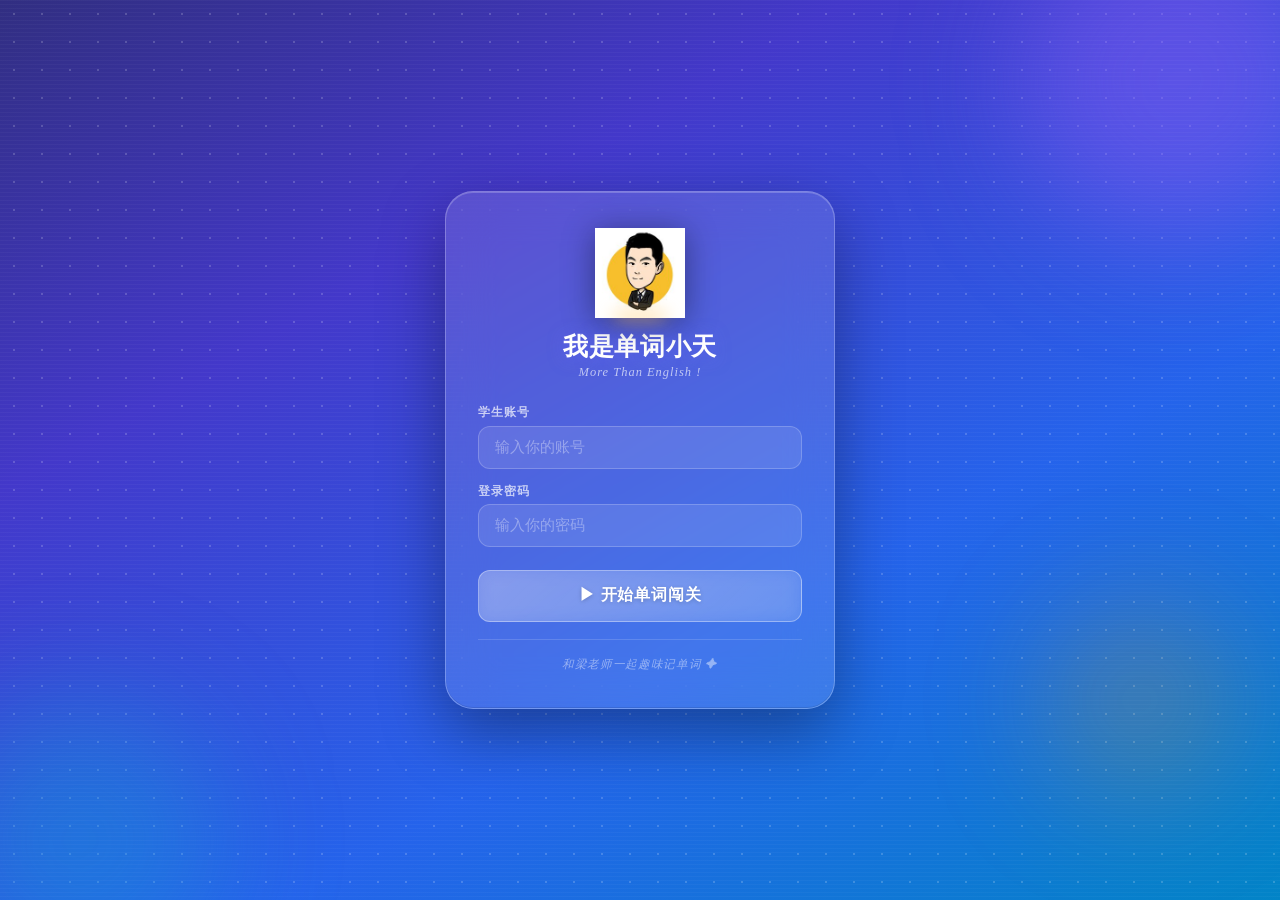
==== commit be67f805: "Add files via upload" ====
--- a/index.html
+++ b/index.html
@@ -906,7 +906,7 @@
 
 
 var NCE2_IRREGULAR_ROUNDS = 17;
-var NCE2_IRREGULAR = [{"v1":{"forms":["be"],"phonetic":"","accepts":["be"]},"v2":{"forms":["was"],"phonetic":"","accepts":["was","were"]},"v2_alt":{"forms":["were"],"phonetic":"wɜː"},"v3":{"forms":["been"],"phonetic":"","accepts":["been"]},"meaning":"是、在","v2_alt_form":"were"},{"v1":{"forms":["do"],"phonetic":"","accepts":["do"]},"v2":{"forms":["did"],"phonetic":"","accepts":["did"]},"v2_alt":null,"v3":{"forms":["done"],"phonetic":"dʌn","accepts":["done"]},"meaning":"做；助动词"},{"v1":{"forms":["say"],"phonetic":"","accepts":["say"]},"v2":{"forms":["said"],"phonetic":"sed","accepts":["said"]},"v2_alt":null,"v3":{"forms":["said"],"phonetic":"sed","accepts":["said"]},"meaning":"说"},{"v1":{"forms":["go"],"phonetic":"","accepts":["go"]},"v2":{"forms":["went"],"phonetic":"","accepts":["went"]},"v2_alt":null,"v3":{"forms":["gone"],"phonetic":"ɡɒn","accepts":["gone"]},"meaning":"走"},{"v1":{"forms":["lose"],"phonetic":"","accepts":["lose"]},"v2":{"forms":["lost"],"phonetic":"","accepts":["lost"]},"v2_alt":null,"v3":{"forms":["lost"],"phonetic":"","accepts":["lost"]},"meaning":"丢失"},{"v1":{"forms":["see"],"phonetic":"","accepts":["see"]},"v2":{"forms":["saw"],"phonetic":"","accepts":["saw"]},"v2_alt":null,"v3":{"forms":["seen"],"phonetic":"","accepts":["seen"]},"meaning":"看见"},{"v1":{"forms":["understand"],"phonetic":"","accepts":["understand"]},"v2":{"forms":["understood"],"phonetic":"","accepts":["understood"]},"v2_alt":null,"v3":{"forms":["understood"],"phonetic":"","accepts":["understood"]},"meaning":"理解"},{"v1":{"forms":["speak"],"phonetic":"","accepts":["speak"]},"v2":{"forms":["spoke"],"phonetic":"","accepts":["spoke"]},"v2_alt":null,"v3":{"forms":["spoken"],"phonetic":"","accepts":["spoken"]},"meaning":"说"},{"v1":{"forms":["put"],"phonetic":"","accepts":["put"]},"v2":{"forms":["put"],"phonetic":"","accepts":["put"]},"v2_alt":null,"v3":{"forms":["put"],"phonetic":"","accepts":["put"]},"meaning":"放"},{"v1":{"forms":["take"],"phonetic":"","accepts":["take"]},"v2":{"forms":["took"],"phonetic":"","accepts":["took"]},"v2_alt":null,"v3":{"forms":["taken"],"phonetic":"","accepts":["taken"]},"meaning":"拿"},{"v1":{"forms":["find"],"phonetic":"","accepts":["find"]},"v2":{"forms":["found"],"phonetic":"","accepts":["found"]},"v2_alt":null,"v3":{"forms":["found"],"phonetic":"","accepts":["found"]},"meaning":"找到"},{"v1":{"forms":["read"],"phonetic":"riːd","accepts":["read"]},"v2":{"forms":["read"],"phonetic":"red","accepts":["read"]},"v2_alt":null,"v3":{"forms":["read"],"phonetic":"red","accepts":["read"]},"meaning":"读、读到（得知）"},{"v1":{"forms":["cut"],"phonetic":"","accepts":["cut"]},"v2":{"forms":["cut"],"phonetic":"","accepts":["cut"]},"v2_alt":null,"v3":{"forms":["cut"],"phonetic":"","accepts":["cut"]},"meaning":"切、割"},{"v1":{"forms":["eat"],"phonetic":"","accepts":["eat"]},"v2":{"forms":["ate"],"phonetic":"","accepts":["ate"]},"v2_alt":null,"v3":{"forms":["eaten"],"phonetic":"","accepts":["eaten"]},"meaning":"吃"},{"v1":{"forms":["give"],"phonetic":"","accepts":["give"]},"v2":{"forms":["gave"],"phonetic":"","accepts":["gave"]},"v2_alt":null,"v3":{"forms":["given"],"phonetic":"","accepts":["given"]},"meaning":"给"},{"v1":{"forms":["drink"],"phonetic":"","accepts":["drink"]},"v2":{"forms":["drank"],"phonetic":"","accepts":["drank"]},"v2_alt":null,"v3":{"forms":["drunk"],"phonetic":"","accepts":["drunk"]},"meaning":"喝"},{"v1":{"forms":["meet"],"phonetic":"","accepts":["meet"]},"v2":{"forms":["met"],"phonetic":"","accepts":["met"]},"v2_alt":null,"v3":{"forms":["met"],"phonetic":"","accepts":["met"]},"meaning":"遇见"},{"v1":{"forms":["swim"],"phonetic":"","accepts":["swim"]},"v2":{"forms":["swam"],"phonetic":"","accepts":["swam"]},"v2_alt":null,"v3":{"forms":["swum"],"phonetic":"","accepts":["swum"]},"meaning":"游泳"},{"v1":{"forms":["buy"],"phonetic":"","accepts":["buy"]},"v2":{"forms":["bought"],"phonetic":"bɔːt","accepts":["bought"]},"v2_alt":null,"v3":{"forms":["bought"],"phonetic":"bɔːt","accepts":["bought"]},"meaning":"买"},{"v1":{"forms":["have"],"phonetic":"","accepts":["have"]},"v2":{"forms":["had"],"phonetic":"","accepts":["had"]},"v2_alt":null,"v3":{"forms":["had"],"phonetic":"","accepts":["had"]},"meaning":"拥有、吃（喝、从事）；助动词"},{"v1":{"forms":["wear"],"phonetic":"","accepts":["wear"]},"v2":{"forms":["wore"],"phonetic":"","accepts":["wore"]},"v2_alt":null,"v3":{"forms":["worn"],"phonetic":"","accepts":["worn"]},"meaning":"穿"},{"v1":{"forms":["get"],"phonetic":"","accepts":["get"]},"v2":{"forms":["got"],"phonetic":"","accepts":["got"]},"v2_alt":null,"v3":{"forms":["got"],"phonetic":"","accepts":["got","gotten"]},"meaning":"获得"},{"v1":{"forms":["leave"],"phonetic":"","accepts":["leave"]},"v2":{"forms":["left"],"phonetic":"","accepts":["left"]},"v2_alt":null,"v3":{"forms":["left"],"phonetic":"","accepts":["left"]},"meaning":"离开、遗留"},{"v1":{"forms":["bring"],"phonetic":"","accepts":["bring"]},"v2":{"forms":["brought"],"phonetic":"brɔːt","accepts":["brought"]},"v2_alt":null,"v3":{"forms":["brought"],"phonetic":"brɔːt","accepts":["brought"]},"meaning":"带来"},{"v1":{"forms":["drive"],"phonetic":"","accepts":["drive"]},"v2":{"forms":["drove"],"phonetic":"drəʊv","accepts":["drove"]},"v2_alt":null,"v3":{"forms":["driven"],"phonetic":"ˈdrɪvn","accepts":["driven"]},"meaning":"开车"},{"v1":{"forms":["hear"],"phonetic":"","accepts":["hear"]},"v2":{"forms":["heard"],"phonetic":"hɜːd","accepts":["heard"]},"v2_alt":null,"v3":{"forms":["heard"],"phonetic":"hɜːd","accepts":["heard"]},"meaning":"听见"},{"v1":{"forms":["make"],"phonetic":"","accepts":["make"]},"v2":{"forms":["made"],"phonetic":"","accepts":["made"]},"v2_alt":null,"v3":{"forms":["made"],"phonetic":"","accepts":["made"]},"meaning":"做"},{"v1":{"forms":["send"],"phonetic":"","accepts":["send"]},"v2":{"forms":["sent"],"phonetic":"","accepts":["sent"]},"v2_alt":null,"v3":{"forms":["sent"],"phonetic":"","accepts":["sent"]},"meaning":"送"},{"v1":{"forms":["sweep"],"phonetic":"","accepts":["sweep"]},"v2":{"forms":["swept"],"phonetic":"","accepts":["swept"]},"v2_alt":null,"v3":{"forms":["swept"],"phonetic":"","accepts":["swept"]},"meaning":"扫"},{"v1":{"forms":["tell"],"phonetic":"","accepts":["tell"]},"v2":{"forms":["told"],"phonetic":"","accepts":["told"]},"v2_alt":null,"v3":{"forms":["told"],"phonetic":"","accepts":["told"]},"meaning":"告诉"},{"v1":{"forms":["sell"],"phonetic":"","accepts":["sell"]},"v2":{"forms":["sold"],"phonetic":"","accepts":["sold"]},"v2_alt":null,"v3":{"forms":["sold"],"phonetic":"","accepts":["sold"]},"meaning":"卖"},{"v1":{"forms":["cost"],"phonetic":"","accepts":["cost"]},"v2":{"forms":["cost"],"phonetic":"","accepts":["cost"]},"v2_alt":null,"v3":{"forms":["cost"],"phonetic":"","accepts":["cost"]},"meaning":"花费"},{"v1":{"forms":["set"],"phonetic":"","accepts":["set"]},"v2":{"forms":["set"],"phonetic":"","accepts":["set"]},"v2_alt":null,"v3":{"forms":["set"],"phonetic":"","accepts":["set"]},"meaning":"设置"},{"v1":{"forms":["shut"],"phonetic":"","accepts":["shut"]},"v2":{"forms":["shut"],"phonetic":"","accepts":["shut"]},"v2_alt":null,"v3":{"forms":["shut"],"phonetic":"","accepts":["shut"]},"meaning":"关"},{"v1":{"forms":["come"],"phonetic":"","accepts":["come"]},"v2":{"forms":["came"],"phonetic":"","accepts":["came"]},"v2_alt":null,"v3":{"forms":["come"],"phonetic":"","accepts":["come"]},"meaning":"来"},{"v1":{"forms":["rise"],"phonetic":"","accepts":["rise"]},"v2":{"forms":["rose"],"phonetic":"","accepts":["rose"]},"v2_alt":null,"v3":{"forms":["risen"],"phonetic":"ˈrɪzn","accepts":["risen"]},"meaning":"升起"},{"v1":{"forms":["fly"],"phonetic":"","accepts":["fly"]},"v2":{"forms":["flew"],"phonetic":"fluː","accepts":["flew"]},"v2_alt":null,"v3":{"forms":["flown"],"phonetic":"fləʊn","accepts":["flown"]},"meaning":"飞"},{"v1":{"forms":["catch"],"phonetic":"","accepts":["catch"]},"v2":{"forms":["caught"],"phonetic":"kɔːt","accepts":["caught"]},"v2_alt":null,"v3":{"forms":["caught"],"phonetic":"kɔːt","accepts":["caught"]},"meaning":"抓住、赶上"},{"v1":{"forms":["fall"],"phonetic":"","accepts":["fall"]},"v2":{"forms":["fell"],"phonetic":"","accepts":["fell"]},"v2_alt":null,"v3":{"forms":["fallen"],"phonetic":"","accepts":["fallen"]},"meaning":"落下、跌倒"},{"v1":{"forms":["hurt"],"phonetic":"","accepts":["hurt"]},"v2":{"forms":["hurt"],"phonetic":"","accepts":["hurt"]},"v2_alt":null,"v3":{"forms":["hurt"],"phonetic":"","accepts":["hurt"]},"meaning":"伤害"},{"v1":{"forms":["write"],"phonetic":"","accepts":["write"]},"v2":{"forms":["wrote"],"phonetic":"","accepts":["wrote"]},"v2_alt":null,"v3":{"forms":["written"],"phonetic":"ˈrɪtn","accepts":["written"]},"meaning":"写"},{"v1":{"forms":["spell"],"phonetic":"","accepts":["spell"]},"v2":{"forms":["spelt"],"phonetic":"","accepts":["spelt"]},"v2_alt":null,"v3":{"forms":["spelt"],"phonetic":"","accepts":["spelt"]},"meaning":"拼写"},{"v1":{"forms":["spell"],"phonetic":"","accepts":["spell"]},"v2":{"forms":["spelled"],"phonetic":"","accepts":["spelled"]},"v2_alt":null,"v3":{"forms":["spelled"],"phonetic":"","accepts":["spelled"]},"meaning":"拼写"},{"v1":{"forms":["ring"],"phonetic":"","accepts":["ring"]},"v2":{"forms":["rang"],"phonetic":"","accepts":["rang"]},"v2_alt":null,"v3":{"forms":["rung"],"phonetic":"","accepts":["rung"]},"meaning":"（钟、铃、电话等）响"},{"v1":{"forms":["forget"],"phonetic":"","accepts":["forget"]},"v2":{"forms":["forgot"],"phonetic":"","accepts":["forgot"]},"v2_alt":null,"v3":{"forms":["forgotten","forgot"],"phonetic":"","accepts":["forgotten","forgot"]},"meaning":"忘记"},{"v1":{"forms":["grow"],"phonetic":"","accepts":["grow"]},"v2":{"forms":["grew"],"phonetic":"ɡruː","accepts":["grew"]},"v2_alt":null,"v3":{"forms":["grown"],"phonetic":"","accepts":["grown"]},"meaning":"生长"},{"v1":{"forms":["mean"],"phonetic":"","accepts":["mean"]},"v2":{"forms":["meant"],"phonetic":"ment","accepts":["meant"]},"v2_alt":null,"v3":{"forms":["meant"],"phonetic":"ment","accepts":["meant"]},"meaning":"意味着"},{"v1":{"forms":["overtake"],"phonetic":"","accepts":["overtake"]},"v2":{"forms":["overtook"],"phonetic":"","accepts":["overtook"]},"v2_alt":null,"v3":{"forms":["overtaken"],"phonetic":"","accepts":["overtaken"]},"meaning":"超车"},{"v1":{"forms":["win"],"phonetic":"","accepts":["win"]},"v2":{"forms":["won"],"phonetic":"","accepts":["won"]},"v2_alt":null,"v3":{"forms":["won"],"phonetic":"","accepts":["won"]},"meaning":"赢"},{"v1":{"forms":["throw"],"phonetic":"","accepts":["throw"]},"v2":{"forms":["threw"],"phonetic":"θruː","accepts":["threw"]},"v2_alt":null,"v3":{"forms":["thrown"],"phonetic":"","accepts":["thrown"]},"meaning":"扔"},{"v1":{"forms":["can"],"phonetic":"","accepts":["can"]},"v2":{"forms":["could"],"phonetic":"","accepts":["could"]},"v2_alt":null,"v3":{"forms":["/"],"phonetic":"","accepts":["/"]},"meaning":"能"},{"v1":{"forms":["will"],"phonetic":"","accepts":["will"]},"v2":{"forms":["would"],"phonetic":"","accepts":["would"]},"v2_alt":null,"v3":{"forms":["/"],"phonetic":"","accepts":["/"]},"meaning":"将要"},{"v1":{"forms":["may"],"phonetic":"","accepts":["may"]},"v2":{"forms":["might"],"phonetic":"","accepts":["might"]},"v2_alt":null,"v3":{"forms":["/"],"phonetic":"","accepts":["/"]},"meaning":"可以"},{"v1":{"forms":["must"],"phonetic":"","accepts":["must"]},"v2":{"forms":["had to"],"phonetic":"","accepts":["had to"]},"v2_alt":null,"v3":{"forms":["/"],"phonetic":"","accepts":["/"]},"meaning":"必须"},{"v1":{"forms":["bear"],"phonetic":"","accepts":["bear"]},"v2":{"forms":["bore"],"phonetic":"","accepts":["bore"]},"v2_alt":null,"v3":{"forms":["borne"],"phonetic":"","accepts":["borne"]},"meaning":"容忍"},{"v1":{"forms":["bear"],"phonetic":"","accepts":["bear"]},"v2":{"forms":["bore"],"phonetic":"","accepts":["bore"]},"v2_alt":null,"v3":{"forms":["born"],"phonetic":"","accepts":["born"]},"meaning":"出生于"},{"v1":{"forms":["build"],"phonetic":"","accepts":["build"]},"v2":{"forms":["built"],"phonetic":"","accepts":["built"]},"v2_alt":null,"v3":{"forms":["built"],"phonetic":"","accepts":["built"]},"meaning":"建造"},{"v1":{"forms":["spoil"],"phonetic":"","accepts":["spoil"]},"v2":{"forms":["spoiled"],"phonetic":"","accepts":["spoiled"]},"v2_alt":null,"v3":{"forms":["spoiled"],"phonetic":"","accepts":["spoiled"]},"meaning":"破坏、糟蹋"},{"v1":{"forms":["spoil"],"phonetic":"","accepts":["spoil"]},"v2":{"forms":["spoilt"],"phonetic":"","accepts":["spoilt"]},"v2_alt":null,"v3":{"forms":["spoilt"],"phonetic":"","accepts":["spoilt"]},"meaning":"破坏、糟蹋"},{"v1":{"forms":["lend"],"phonetic":"","accepts":["lend"]},"v2":{"forms":["lent"],"phonetic":"","accepts":["lent"]},"v2_alt":null,"v3":{"forms":["lent"],"phonetic":"","accepts":["lent"]},"meaning":"借给"},{"v1":{"forms":["think"],"phonetic":"","accepts":["think"]},"v2":{"forms":["thought"],"phonetic":"θɔːt","accepts":["thought"]},"v2_alt":null,"v3":{"forms":["thought"],"phonetic":"θɔːt","accepts":["thought"]},"meaning":"想、思考"},{"v1":{"forms":["spend"],"phonetic":"","accepts":["spend"]},"v2":{"forms":["spent"],"phonetic":"","accepts":["spent"]},"v2_alt":null,"v3":{"forms":["spent"],"phonetic":"","accepts":["spent"]},"meaning":"花费"},{"v1":{"forms":["begin"],"phonetic":"","accepts":["begin"]},"v2":{"forms":["began"],"phonetic":"","accepts":["began"]},"v2_alt":null,"v3":{"forms":["begun"],"phonetic":"","accepts":["begun"]},"meaning":"开始"},{"v1":{"forms":["show"],"phonetic":"","accepts":["show"]},"v2":{"forms":["showed"],"phonetic":"","accepts":["showed"]},"v2_alt":null,"v3":{"forms":["shown"],"phonetic":"","accepts":["shown"]},"meaning":"展示"},{"v1":{"forms":["fight"],"phonetic":"","accepts":["fight"]},"v2":{"forms":["fought"],"phonetic":"","accepts":["fought"]},"v2_alt":null,"v3":{"forms":["fought"],"phonetic":"","accepts":["fought"]},"meaning":"战斗"},{"v1":{"forms":["burn"],"phonetic":"","accepts":["burn"]},"v2":{"forms":["burnt"],"phonetic":"","accepts":["burnt"]},"v2_alt":null,"v3":{"forms":["burnt"],"phonetic":"","accepts":["burnt"]},"meaning":"烧"},{"v1":{"forms":["burn"],"phonetic":"","accepts":["burn"]},"v2":{"forms":["burned"],"phonetic":"","accepts":["burned"]},"v2_alt":null,"v3":{"forms":["burned"],"phonetic":"","accepts":["burned"]},"meaning":"烧"},{"v1":{"forms":["begin"],"phonetic":"","accepts":["begin"]},"v2":{"forms":["began"],"phonetic":"","accepts":["began"]},"v2_alt":null,"v3":{"forms":["begun"],"phonetic":"","accepts":["begun"]},"meaning":"开始"},{"v1":{"forms":["stand"],"phonetic":"","accepts":["stand"]},"v2":{"forms":["stood"],"phonetic":"","accepts":["stood"]},"v2_alt":null,"v3":{"forms":["stood"],"phonetic":"","accepts":["stood"]},"meaning":"站"},{"v1":{"forms":["sing"],"phonetic":"","accepts":["sing"]},"v2":{"forms":["sang"],"phonetic":"","accepts":["sang"]},"v2_alt":null,"v3":{"forms":["sung"],"phonetic":"","accepts":["sung"]},"meaning":"唱歌"},{"v1":{"forms":["break"],"phonetic":"","accepts":["break"]},"v2":{"forms":["broke"],"phonetic":"","accepts":["broke"]},"v2_alt":null,"v3":{"forms":["broken"],"phonetic":"","accepts":["broken"]},"meaning":"打破"},{"v1":{"forms":["hit"],"phonetic":"","accepts":["hit"]},"v2":{"forms":["hit"],"phonetic":"","accepts":["hit"]},"v2_alt":null,"v3":{"forms":["hit"],"phonetic":"","accepts":["hit"]},"meaning":"击打"},{"v1":{"forms":["steal"],"phonetic":"","accepts":["steal"]},"v2":{"forms":["stole"],"phonetic":"","accepts":["stole"]},"v2_alt":null,"v3":{"forms":["stolen"],"phonetic":"","accepts":["stolen"]},"meaning":"偷"},{"v1":{"forms":["wake"],"phonetic":"","accepts":["wake"]},"v2":{"forms":["woke"],"phonetic":"","accepts":["woke"]},"v2_alt":null,"v3":{"forms":["woken"],"phonetic":"","accepts":["woken"]},"meaning":"醒"},{"v1":{"forms":["run"],"phonetic":"","accepts":["run"]},"v2":{"forms":["ran"],"phonetic":"","accepts":["ran"]},"v2_alt":null,"v3":{"forms":["run"],"phonetic":"","accepts":["run"]},"meaning":"跑"},{"v1":{"forms":["keep"],"phonetic":"","accepts":["keep"]},"v2":{"forms":["kept"],"phonetic":"","accepts":["kept"]},"v2_alt":null,"v3":{"forms":["kept"],"phonetic":"","accepts":["kept"]},"meaning":"保留，保管"},{"v1":{"forms":["strike"],"phonetic":"","accepts":["strike"]},"v2":{"forms":["struck"],"phonetic":"","accepts":["struck"]},"v2_alt":null,"v3":{"forms":["struck"],"phonetic":"","accepts":["struck"]},"meaning":"击打"},{"v1":{"forms":["pay"],"phonetic":"","accepts":["pay"]},"v2":{"forms":["paid"],"phonetic":"","accepts":["paid"]},"v2_alt":null,"v3":{"forms":["paid"],"phonetic":"","accepts":["paid"]},"meaning":"付钱"},{"v1":{"forms":["learn"],"phonetic":"","accepts":["learn"]},"v2":{"forms":["learned"],"phonetic":"","accepts":["learned"]},"v2_alt":null,"v3":{"forms":["learned"],"phonetic":"","accepts":["learned"]},"meaning":"学习"},{"v1":{"forms":["learn"],"phonetic":"","accepts":["learn"]},"v2":{"forms":["learnt"],"phonetic":"","accepts":["learnt"]},"v2_alt":null,"v3":{"forms":["learnt"],"phonetic":"","accepts":["learnt"]},"meaning":"学习"},{"v1":{"forms":["sit"],"phonetic":"","accepts":["sit"]},"v2":{"forms":["sat"],"phonetic":"","accepts":["sat"]},"v2_alt":null,"v3":{"forms":["sat"],"phonetic":"","accepts":["sat"]},"meaning":"坐"},{"v1":{"forms":["feel"],"phonetic":"","accepts":["feel"]},"v2":{"forms":["felt"],"phonetic":"","accepts":["felt"]},"v2_alt":null,"v3":{"forms":["felt"],"phonetic":"","accepts":["felt"]},"meaning":"感觉、感到"},{"v1":{"forms":["dream"],"phonetic":"","accepts":["dream"]},"v2":{"forms":["dreamed"],"phonetic":"","accepts":["dreamed"]},"v2_alt":null,"v3":{"forms":["dreamed"],"phonetic":"","accepts":["dreamed"]},"meaning":"做梦、梦想"},{"v1":{"forms":["dream"],"phonetic":"","accepts":["dream"]},"v2":{"forms":["dreamt"],"phonetic":"","accepts":["dreamt"]},"v2_alt":null,"v3":{"forms":["dreamt"],"phonetic":"","accepts":["dreamt"]},"meaning":"做梦、梦想"},{"v1":{"forms":["withdraw"],"phonetic":"","accepts":["withdraw"]},"v2":{"forms":["withdrew"],"phonetic":"","accepts":["withdrew"]},"v2_alt":null,"v3":{"forms":["withdrawn"],"phonetic":"","accepts":["withdrawn"]},"meaning":"取钱"},{"v1":{"forms":["hang"],"phonetic":"","accepts":["hang"]},"v2":{"forms":["hung"],"phonetic":"","accepts":["hung"]},"v2_alt":null,"v3":{"forms":["hung"],"phonetic":"","accepts":["hung"]},"meaning":"悬挂"},{"v1":{"forms":["hang"],"phonetic":"","accepts":["hang"]},"v2":{"forms":["hanged"],"phonetic":"","accepts":["hanged"]},"v2_alt":null,"v3":{"forms":["hanged"],"phonetic":"","accepts":["hanged"]},"meaning":"绞死"},{"v1":{"forms":["deal"],"phonetic":"","accepts":["deal"]},"v2":{"forms":["dealt"],"phonetic":"","accepts":["dealt"]},"v2_alt":null,"v3":{"forms":["dealt"],"phonetic":"","accepts":["dealt"]},"meaning":"对待、处理"},{"v1":{"forms":["smell"],"phonetic":"","accepts":["smell"]},"v2":{"forms":["smelled"],"phonetic":"","accepts":["smelled"]},"v2_alt":null,"v3":{"forms":["smelled"],"phonetic":"","accepts":["smelled"]},"meaning":"闻"},{"v1":{"forms":["smell"],"phonetic":"","accepts":["smell"]},"v2":{"forms":["smelt"],"phonetic":"","accepts":["smelt"]},"v2_alt":null,"v3":{"forms":["smelt"],"phonetic":"","accepts":["smelt"]},"meaning":"闻"},{"v1":{"forms":["creep"],"phonetic":"","accepts":["creep"]},"v2":{"forms":["crept"],"phonetic":"","accepts":["crept"]},"v2_alt":null,"v3":{"forms":["crept"],"phonetic":"","accepts":["crept"]},"meaning":"爬行"},{"v1":{"forms":["sleep"],"phonetic":"","accepts":["sleep"]},"v2":{"forms":["slept"],"phonetic":"","accepts":["slept"]},"v2_alt":null,"v3":{"forms":["slept"],"phonetic":"","accepts":["slept"]},"meaning":"睡觉"},{"v1":{"forms":["leap"],"phonetic":"","accepts":["leap"]},"v2":{"forms":["leapt"],"phonetic":"","accepts":["leapt"]},"v2_alt":null,"v3":{"forms":["leapt"],"phonetic":"","accepts":["leapt"]},"meaning":"跳跃、跳起"},{"v1":{"forms":["leap"],"phonetic":"","accepts":["leap"]},"v2":{"forms":["leaped"],"phonetic":"","accepts":["leaped"]},"v2_alt":null,"v3":{"forms":["leaped"],"phonetic":"","accepts":["leaped"]},"meaning":"跳跃、跳起"},{"v1":{"forms":["wind"],"phonetic":"waɪnd","accepts":["wind"]},"v2":{"forms":["wound"],"phonetic":"waʊnd","accepts":["wound"]},"v2_alt":null,"v3":{"forms":["wound"],"phonetic":"","accepts":["wound"]},"meaning":"蜿蜒"},{"v1":{"forms":["ride"],"phonetic":"","accepts":["ride"]},"v2":{"forms":["rode"],"phonetic":"","accepts":["rode"]},"v2_alt":null,"v3":{"forms":["ridden"],"phonetic":"","accepts":["ridden"]},"meaning":"骑车、骑马"},{"v1":{"forms":["shake"],"phonetic":"","accepts":["shake"]},"v2":{"forms":["shook"],"phonetic":"","accepts":["shook"]},"v2_alt":null,"v3":{"forms":["shaken"],"phonetic":"","accepts":["shaken"]},"meaning":"摇动、抖动、颤动"},{"v1":{"forms":["blow"],"phonetic":"","accepts":["blow"]},"v2":{"forms":["blew"],"phonetic":"","accepts":["blew"]},"v2_alt":null,"v3":{"forms":["blown"],"phonetic":"","accepts":["blown"]},"meaning":"吹"},{"v1":{"forms":["become"],"phonetic":"","accepts":["become"]},"v2":{"forms":["became"],"phonetic":"","accepts":["became"]},"v2_alt":null,"v3":{"forms":["become"],"phonetic":"","accepts":["become"]},"meaning":"变成"},{"v1":{"forms":["choose"],"phonetic":"","accepts":["choose"]},"v2":{"forms":["chose"],"phonetic":"","accepts":["chose"]},"v2_alt":null,"v3":{"forms":["chosen"],"phonetic":"","accepts":["chosen"]},"meaning":"选择"},{"v1":{"forms":["know"],"phonetic":"","accepts":["know"]},"v2":{"forms":["knew"],"phonetic":"njuː","accepts":["knew"]},"v2_alt":null,"v3":{"forms":["known"],"phonetic":"","accepts":["known"]},"meaning":"知道、懂得"},{"v1":{"forms":["hold"],"phonetic":"","accepts":["hold"]},"v2":{"forms":["held"],"phonetic":"","accepts":["held"]},"v2_alt":null,"v3":{"forms":["held"],"phonetic":"","accepts":["held"]},"meaning":"举办"},{"v1":{"forms":["burst"],"phonetic":"","accepts":["burst"]},"v2":{"forms":["burst"],"phonetic":"","accepts":["burst"]},"v2_alt":null,"v3":{"forms":["burst"],"phonetic":"","accepts":["burst"]},"meaning":"突然爆发"},{"v1":{"forms":["lie"],"phonetic":"","accepts":["lie"]},"v2":{"forms":["lay"],"phonetic":"","accepts":["lay"]},"v2_alt":null,"v3":{"forms":["lain"],"phonetic":"","accepts":["lain"]},"meaning":"处于、躺"},{"v1":{"forms":["sink"],"phonetic":"","accepts":["sink"]},"v2":{"forms":["sank"],"phonetic":"","accepts":["sank"]},"v2_alt":null,"v3":{"forms":["sunk"],"phonetic":"","accepts":["sunk"]},"meaning":"沉没"},{"v1":{"forms":["rebuild"],"phonetic":"","accepts":["rebuild"]},"v2":{"forms":["rebuilt"],"phonetic":"","accepts":["rebuilt"]},"v2_alt":null,"v3":{"forms":["rebuilt"],"phonetic":"","accepts":["rebuilt"]},"meaning":"重建"},{"v1":{"forms":["forbid"],"phonetic":"","accepts":["forbid"]},"v2":{"forms":["forbade"],"phonetic":"","accepts":["forbade"]},"v2_alt":null,"v3":{"forms":["fobidden"],"phonetic":"","accepts":["fobidden"]},"meaning":"禁止"},{"v1":{"forms":["lead"],"phonetic":"","accepts":["lead"]},"v2":{"forms":["led"],"phonetic":"","accepts":["led"]},"v2_alt":null,"v3":{"forms":["led"],"phonetic":"","accepts":["led"]},"meaning":"引导"},{"v1":{"forms":["lay"],"phonetic":"","accepts":["lay"]},"v2":{"forms":["laid"],"phonetic":"","accepts":["laid"]},"v2_alt":null,"v3":{"forms":["laid"],"phonetic":"","accepts":["laid"]},"meaning":"摆放、产卵"},{"v1":{"forms":["beat"],"phonetic":"","accepts":["beat"]},"v2":{"forms":["beat"],"phonetic":"","accepts":["beat"]},"v2_alt":null,"v3":{"forms":["beaten"],"phonetic":"","accepts":["beaten"]},"meaning":"打败"},{"v1":{"forms":["dig"],"phonetic":"","accepts":["dig"]},"v2":{"forms":["dug"],"phonetic":"","accepts":["dug"]},"v2_alt":null,"v3":{"forms":["dug"],"phonetic":"","accepts":["dug"]},"meaning":"挖"},{"v1":{"forms":["speed"],"phonetic":"","accepts":["speed"]},"v2":{"forms":["sped"],"phonetic":"","accepts":["sped"]},"v2_alt":null,"v3":{"forms":["sped"],"phonetic":"","accepts":["sped"]},"meaning":"疾驰"},{"v1":{"forms":["speed"],"phonetic":"","accepts":["speed"]},"v2":{"forms":["speeded"],"phonetic":"","accepts":["speeded"]},"v2_alt":null,"v3":{"forms":["speeded"],"phonetic":"","accepts":["speeded"]},"meaning":"疾驰"},{"v1":{"forms":["draw"],"phonetic":"","accepts":["draw"]},"v2":{"forms":["drew"],"phonetic":"","accepts":["drew"]},"v2_alt":null,"v3":{"forms":["drawn"],"phonetic":"","accepts":["drawn"]},"meaning":"画、移动"},{"v1":{"forms":["let"],"phonetic":"","accepts":["let"]},"v2":{"forms":["let"],"phonetic":"","accepts":["let"]},"v2_alt":null,"v3":{"forms":["let"],"phonetic":"","accepts":["let"]},"meaning":"让"},{"v1":{"forms":["spellbind"],"phonetic":"","accepts":["spellbind"]},"v2":{"forms":["spellbound"],"phonetic":"","accepts":["spellbound"]},"v2_alt":null,"v3":{"forms":["spellbound"],"phonetic":"","accepts":["spellbound"]},"meaning":"迷住"},{"v1":{"forms":["kneel"],"phonetic":"","accepts":["kneel"]},"v2":{"forms":["knelt"],"phonetic":"","accepts":["knelt"]},"v2_alt":null,"v3":{"forms":["knelt"],"phonetic":"","accepts":["knelt"]},"meaning":"跪下"},{"v1":{"forms":["kneel"],"phonetic":"","accepts":["kneel"]},"v2":{"forms":["kneeled"],"phonetic":"","accepts":["kneeled"]},"v2_alt":null,"v3":{"forms":["kneeled"],"phonetic":"","accepts":["kneeled"]},"meaning":"跪下"},{"v1":{"forms":["hide"],"phonetic":"","accepts":["hide"]},"v2":{"forms":["hid"],"phonetic":"","accepts":["hid"]},"v2_alt":null,"v3":{"forms":["hidden"],"phonetic":"","accepts":["hidden"]},"meaning":"藏"},{"v1":{"forms":["stick"],"phonetic":"","accepts":["stick"]},"v2":{"forms":["stuck"],"phonetic":"","accepts":["stuck"]},"v2_alt":null,"v3":{"forms":["stuck"],"phonetic":"","accepts":["stuck"]},"meaning":"粘、黏"},{"v1":{"forms":["light"],"phonetic":"","accepts":["light"]},"v2":{"forms":["lit"],"phonetic":"","accepts":["lit"]},"v2_alt":null,"v3":{"forms":["lit"],"phonetic":"","accepts":["lit"]},"meaning":"点燃"},{"v1":{"forms":["light"],"phonetic":"","accepts":["light"]},"v2":{"forms":["lighted"],"phonetic":"","accepts":["lighted"]},"v2_alt":null,"v3":{"forms":["lighted"],"phonetic":"","accepts":["lighted"]},"meaning":"点燃"},{"v1":{"forms":["swing"],"phonetic":"","accepts":["swing"]},"v2":{"forms":["swung"],"phonetic":"","accepts":["swung"]},"v2_alt":null,"v3":{"forms":["swung"],"phonetic":"","accepts":["swung"]},"meaning":"转向"},{"v1":{"forms":["awake"],"phonetic":"","accepts":["awake"]},"v2":{"forms":["awoke"],"phonetic":"","accepts":["awoke"]},"v2_alt":null,"v3":{"forms":["awoken"],"phonetic":"","accepts":["awoken"]},"meaning":"弄醒"},{"v1":{"forms":["behold"],"phonetic":"","accepts":["behold"]},"v2":{"forms":["beheld"],"phonetic":"","accepts":["beheld"]},"v2_alt":null,"v3":{"forms":["beheld"],"phonetic":"","accepts":["beheld"]},"meaning":"看、看见【文，旧】"},{"v1":{"forms":["bend"],"phonetic":"","accepts":["bend"]},"v2":{"forms":["bent"],"phonetic":"","accepts":["bent"]},"v2_alt":null,"v3":{"forms":["bent"],"phonetic":"","accepts":["bent"]},"meaning":"弯曲"},{"v1":{"forms":["bet"],"phonetic":"","accepts":["bet"]},"v2":{"forms":["bet"],"phonetic":"","accepts":["bet"]},"v2_alt":null,"v3":{"forms":["bet"],"phonetic":"","accepts":["bet"]},"meaning":"打赌"},{"v1":{"forms":["bleed"],"phonetic":"","accepts":["bleed"]},"v2":{"forms":["bled"],"phonetic":"","accepts":["bled"]},"v2_alt":null,"v3":{"forms":["bled"],"phonetic":"","accepts":["bled"]},"meaning":"流血"},{"v1":{"forms":["broadcast"],"phonetic":"","accepts":["broadcast"]},"v2":{"forms":["broadcast"],"phonetic":"","accepts":["broadcast"]},"v2_alt":null,"v3":{"forms":["broadcast"],"phonetic":"","accepts":["broadcast"]},"meaning":"广播"},{"v1":{"forms":["cast"],"phonetic":"","accepts":["cast"]},"v2":{"forms":["cast"],"phonetic":"","accepts":["cast"]},"v2_alt":null,"v3":{"forms":["cast"],"phonetic":"","accepts":["cast"]},"meaning":"投射"},{"v1":{"forms":["dive"],"phonetic":"","accepts":["dive"]},"v2":{"forms":["dived","dove"],"phonetic":"","accepts":["dived","dove"]},"v2_alt":null,"v3":{"forms":["dived"],"phonetic":"","accepts":["dived"]},"meaning":"潜水"},{"v1":{"forms":["feed"],"phonetic":"","accepts":["feed"]},"v2":{"forms":["fed"],"phonetic":"","accepts":["fed"]},"v2_alt":null,"v3":{"forms":["fed"],"phonetic":"","accepts":["fed"]},"meaning":"喂养"},{"v1":{"forms":["flee"],"phonetic":"","accepts":["flee"]},"v2":{"forms":["fled"],"phonetic":"","accepts":["fled"]},"v2_alt":null,"v3":{"forms":["fled"],"phonetic":"","accepts":["fled"]},"meaning":"迅速离开、逃跑"},{"v1":{"forms":["forgive"],"phonetic":"","accepts":["forgive"]},"v2":{"forms":["forgave"],"phonetic":"","accepts":["forgave"]},"v2_alt":null,"v3":{"forms":["forgiven"],"phonetic":"","accepts":["forgiven"]},"meaning":"原谅"},{"v1":{"forms":["lean"],"phonetic":"","accepts":["lean"]},"v2":{"forms":["leaned"],"phonetic":"","accepts":["leaned"]},"v2_alt":null,"v3":{"forms":["leaned"],"phonetic":"","accepts":["leaned"]},"meaning":"倾斜"},{"v1":{"forms":["lean"],"phonetic":"","accepts":["lean"]},"v2":{"forms":["leant"],"phonetic":"","accepts":["leant"]},"v2_alt":null,"v3":{"forms":["leant"],"phonetic":"","accepts":["leant"]},"meaning":"倾斜"},{"v1":{"forms":["mistake"],"phonetic":"","accepts":["mistake"]},"v2":{"forms":["mistook"],"phonetic":"","accepts":["mistook"]},"v2_alt":null,"v3":{"forms":["mistaken"],"phonetic":"","accepts":["mistaken"]},"meaning":"误解、误认为"},{"v1":{"forms":["output"],"phonetic":"","accepts":["output"]},"v2":{"forms":["output"],"phonetic":"","accepts":["output"]},"v2_alt":null,"v3":{"forms":["output"],"phonetic":"","accepts":["output"]},"meaning":"输出"},{"v1":{"forms":["overcome"],"phonetic":"","accepts":["overcome"]},"v2":{"forms":["overcame"],"phonetic":"","accepts":["overcame"]},"v2_alt":null,"v3":{"forms":["overcome"],"phonetic":"","accepts":["overcome"]},"meaning":"克服"},{"v1":{"forms":["oversleep"],"phonetic":"","accepts":["oversleep"]},"v2":{"forms":["overslept"],"phonetic":"","accepts":["overslept"]},"v2_alt":null,"v3":{"forms":["overslept"],"phonetic":"","accepts":["overslept"]},"meaning":"睡过头"},{"v1":{"forms":["quit"],"phonetic":"","accepts":["quit"]},"v2":{"forms":["quit"],"phonetic":"","accepts":["quit"]},"v2_alt":null,"v3":{"forms":["quit"],"phonetic":"","accepts":["quit"]},"meaning":"放弃"},{"v1":{"forms":["quit"],"phonetic":"","accepts":["quit"]},"v2":{"forms":["quitted"],"phonetic":"","accepts":["quitted"]},"v2_alt":null,"v3":{"forms":["quitted"],"phonetic":"","accepts":["quitted"]},"meaning":"放弃"},{"v1":{"forms":["seek"],"phonetic":"","accepts":["seek"]},"v2":{"forms":["sought"],"phonetic":"","accepts":["sought"]},"v2_alt":null,"v3":{"forms":["sought"],"phonetic":"","accepts":["sought"]},"meaning":"寻找"},{"v1":{"forms":["sew"],"phonetic":"","accepts":["sew"]},"v2":{"forms":["sewed"],"phonetic":"","accepts":["sewed"]},"v2_alt":null,"v3":{"forms":["sewn","sewed"],"phonetic":"","accepts":["sewn","sewed"]},"meaning":"缝"},{"v1":{"forms":["shine"],"phonetic":"","accepts":["shine"]},"v2":{"forms":["shone"],"phonetic":"","accepts":["shone"]},"v2_alt":null,"v3":{"forms":["shone"],"phonetic":"","accepts":["shone"]},"meaning":"发光、照耀"},{"v1":{"forms":["shine"],"phonetic":"","accepts":["shine"]},"v2":{"forms":["shined"],"phonetic":"","accepts":["shined"]},"v2_alt":null,"v3":{"forms":["shined"],"phonetic":"","accepts":["shined"]},"meaning":"照向、擦亮"},{"v1":{"forms":["shoot"],"phonetic":"","accepts":["shoot"]},"v2":{"forms":["shot"],"phonetic":"","accepts":["shot"]},"v2_alt":null,"v3":{"forms":["shot"],"phonetic":"","accepts":["shot"]},"meaning":"射击、打猎、投篮、射门"},{"v1":{"forms":["slide"],"phonetic":"","accepts":["slide"]},"v2":{"forms":["slid"],"phonetic":"","accepts":["slid"]},"v2_alt":null,"v3":{"forms":["slid"],"phonetic":"","accepts":["slid"]},"meaning":"滑行、滑动"},{"v1":{"forms":["sow"],"phonetic":"","accepts":["sow"]},"v2":{"forms":["sowed"],"phonetic":"","accepts":["sowed"]},"v2_alt":null,"v3":{"forms":["sown","sowed"],"phonetic":"","accepts":["sown","sowed"]},"meaning":"播种"},{"v1":{"forms":["spill"],"phonetic":"","accepts":["spill"]},"v2":{"forms":["spilled"],"phonetic":"","accepts":["spilled"]},"v2_alt":null,"v3":{"forms":["spilled"],"phonetic":"","accepts":["spilled"]},"meaning":"溢、洒"},{"v1":{"forms":["spill"],"phonetic":"","accepts":["spill"]},"v2":{"forms":["spilt"],"phonetic":"","accepts":["spilt"]},"v2_alt":null,"v3":{"forms":["spilt"],"phonetic":"","accepts":["spilt"]},"meaning":"溢、洒"},{"v1":{"forms":["split"],"phonetic":"","accepts":["split"]},"v2":{"forms":["split"],"phonetic":"","accepts":["split"]},"v2_alt":null,"v3":{"forms":["split"],"phonetic":"","accepts":["split"]},"meaning":"裂开"},{"v1":{"forms":["spread"],"phonetic":"","accepts":["spread"]},"v2":{"forms":["spread"],"phonetic":"","accepts":["spread"]},"v2_alt":null,"v3":{"forms":["spread"],"phonetic":"","accepts":["spread"]},"meaning":"传播、延展"},{"v1":{"forms":["stride"],"phonetic":"","accepts":["stride"]},"v2":{"forms":["strode"],"phonetic":"","accepts":["strode"]},"v2_alt":null,"v3":{"forms":["/"],"phonetic":"","accepts":["/"]},"meaning":"大步走"},{"v1":{"forms":["string"],"phonetic":"","accepts":["string"]},"v2":{"forms":["strung"],"phonetic":"","accepts":["strung"]},"v2_alt":null,"v3":{"forms":["strung"],"phonetic":"","accepts":["strung"]},"meaning":"悬挂、串连"},{"v1":{"forms":["swell"],"phonetic":"","accepts":["swell"]},"v2":{"forms":["swelled"],"phonetic":"","accepts":["swelled"]},"v2_alt":null,"v3":{"forms":["swolen","swelled"],"phonetic":"","accepts":["swolen","swelled"]},"meaning":"肿胀"},{"v1":{"forms":["swing"],"phonetic":"","accepts":["swing"]},"v2":{"forms":["swung"],"phonetic":"","accepts":["swung"]},"v2_alt":null,"v3":{"forms":["swung"],"phonetic":"","accepts":["swung"]},"meaning":"摆动"},{"v1":{"forms":["undergo"],"phonetic":"","accepts":["undergo"]},"v2":{"forms":["undewent"],"phonetic":"","accepts":["undewent"]},"v2_alt":null,"v3":{"forms":["undergone"],"phonetic":"","accepts":["undergone"]},"meaning":"经历"},{"v1":{"forms":["upset"],"phonetic":"","accepts":["upset"]},"v2":{"forms":["upset"],"phonetic":"","accepts":["upset"]},"v2_alt":null,"v3":{"forms":["upset"],"phonetic":"","accepts":["upset"]},"meaning":"使烦恼、打乱"},{"v1":{"forms":["weep"],"phonetic":"","accepts":["weep"]},"v2":{"forms":["wept"],"phonetic":"","accepts":["wept"]},"v2_alt":null,"v3":{"forms":["wept"],"phonetic":"","accepts":["wept"]},"meaning":"哭泣"}];
+var NCE2_IRREGULAR = [{"v1":{"forms":["be"],"phonetic":"","accepts":["be"]},"v2":{"forms":["was"],"phonetic":"","accepts":["was","were"]},"v2_alt":{"forms":["were"],"phonetic":"wɜː"},"v3":{"forms":["been"],"phonetic":"","accepts":["been"]},"meaning":"是、在","v2_alt_form":"were"},{"v1":{"forms":["do"],"phonetic":"","accepts":["do"]},"v2":{"forms":["did"],"phonetic":"","accepts":["did"]},"v2_alt":null,"v3":{"forms":["done"],"phonetic":"dʌn","accepts":["done"]},"meaning":"做；助动词"},{"v1":{"forms":["say"],"phonetic":"","accepts":["say"]},"v2":{"forms":["said"],"phonetic":"sed","accepts":["said"]},"v2_alt":null,"v3":{"forms":["said"],"phonetic":"sed","accepts":["said"]},"meaning":"说"},{"v1":{"forms":["go"],"phonetic":"","accepts":["go"]},"v2":{"forms":["went"],"phonetic":"","accepts":["went"]},"v2_alt":null,"v3":{"forms":["gone"],"phonetic":"ɡɒn","accepts":["gone"]},"meaning":"走"},{"v1":{"forms":["lose"],"phonetic":"","accepts":["lose"]},"v2":{"forms":["lost"],"phonetic":"","accepts":["lost"]},"v2_alt":null,"v3":{"forms":["lost"],"phonetic":"","accepts":["lost"]},"meaning":"丢失"},{"v1":{"forms":["see"],"phonetic":"","accepts":["see"]},"v2":{"forms":["saw"],"phonetic":"","accepts":["saw"]},"v2_alt":null,"v3":{"forms":["seen"],"phonetic":"","accepts":["seen"]},"meaning":"看见"},{"v1":{"forms":["understand"],"phonetic":"","accepts":["understand"]},"v2":{"forms":["understood"],"phonetic":"","accepts":["understood"]},"v2_alt":null,"v3":{"forms":["understood"],"phonetic":"","accepts":["understood"]},"meaning":"理解"},{"v1":{"forms":["speak"],"phonetic":"","accepts":["speak"]},"v2":{"forms":["spoke"],"phonetic":"","accepts":["spoke"]},"v2_alt":null,"v3":{"forms":["spoken"],"phonetic":"","accepts":["spoken"]},"meaning":"说"},{"v1":{"forms":["put"],"phonetic":"","accepts":["put"]},"v2":{"forms":["put"],"phonetic":"","accepts":["put"]},"v2_alt":null,"v3":{"forms":["put"],"phonetic":"","accepts":["put"]},"meaning":"放"},{"v1":{"forms":["take"],"phonetic":"","accepts":["take"]},"v2":{"forms":["took"],"phonetic":"","accepts":["took"]},"v2_alt":null,"v3":{"forms":["taken"],"phonetic":"","accepts":["taken"]},"meaning":"拿"},{"v1":{"forms":["find"],"phonetic":"","accepts":["find"]},"v2":{"forms":["found"],"phonetic":"","accepts":["found"]},"v2_alt":null,"v3":{"forms":["found"],"phonetic":"","accepts":["found"]},"meaning":"找到"},{"v1":{"forms":["read"],"phonetic":"riːd","accepts":["read"]},"v2":{"forms":["read"],"phonetic":"red","accepts":["read"]},"v2_alt":null,"v3":{"forms":["read"],"phonetic":"red","accepts":["read"]},"meaning":"读、读到（得知）"},{"v1":{"forms":["cut"],"phonetic":"","accepts":["cut"]},"v2":{"forms":["cut"],"phonetic":"","accepts":["cut"]},"v2_alt":null,"v3":{"forms":["cut"],"phonetic":"","accepts":["cut"]},"meaning":"切、割"},{"v1":{"forms":["eat"],"phonetic":"","accepts":["eat"]},"v2":{"forms":["ate"],"phonetic":"","accepts":["ate"]},"v2_alt":null,"v3":{"forms":["eaten"],"phonetic":"","accepts":["eaten"]},"meaning":"吃"},{"v1":{"forms":["give"],"phonetic":"","accepts":["give"]},"v2":{"forms":["gave"],"phonetic":"","accepts":["gave"]},"v2_alt":null,"v3":{"forms":["given"],"phonetic":"","accepts":["given"]},"meaning":"给"},{"v1":{"forms":["drink"],"phonetic":"","accepts":["drink"]},"v2":{"forms":["drank"],"phonetic":"","accepts":["drank"]},"v2_alt":null,"v3":{"forms":["drunk"],"phonetic":"","accepts":["drunk"]},"meaning":"喝"},{"v1":{"forms":["meet"],"phonetic":"","accepts":["meet"]},"v2":{"forms":["met"],"phonetic":"","accepts":["met"]},"v2_alt":null,"v3":{"forms":["met"],"phonetic":"","accepts":["met"]},"meaning":"遇见"},{"v1":{"forms":["swim"],"phonetic":"","accepts":["swim"]},"v2":{"forms":["swam"],"phonetic":"","accepts":["swam"]},"v2_alt":null,"v3":{"forms":["swum"],"phonetic":"","accepts":["swum"]},"meaning":"游泳"},{"v1":{"forms":["buy"],"phonetic":"","accepts":["buy"]},"v2":{"forms":["bought"],"phonetic":"bɔːt","accepts":["bought"]},"v2_alt":null,"v3":{"forms":["bought"],"phonetic":"bɔːt","accepts":["bought"]},"meaning":"买"},{"v1":{"forms":["have"],"phonetic":"","accepts":["have"]},"v2":{"forms":["had"],"phonetic":"","accepts":["had"]},"v2_alt":null,"v3":{"forms":["had"],"phonetic":"","accepts":["had"]},"meaning":"拥有、吃（喝、从事）；助动词"},{"v1":{"forms":["wear"],"phonetic":"","accepts":["wear"]},"v2":{"forms":["wore"],"phonetic":"","accepts":["wore"]},"v2_alt":null,"v3":{"forms":["worn"],"phonetic":"","accepts":["worn"]},"meaning":"穿"},{"v1":{"forms":["get"],"phonetic":"","accepts":["get"]},"v2":{"forms":["got"],"phonetic":"","accepts":["got"]},"v2_alt":null,"v3":{"forms":["got"],"phonetic":"","accepts":["got","gotten"]},"meaning":"获得"},{"v1":{"forms":["leave"],"phonetic":"","accepts":["leave"]},"v2":{"forms":["left"],"phonetic":"","accepts":["left"]},"v2_alt":null,"v3":{"forms":["left"],"phonetic":"","accepts":["left"]},"meaning":"离开、遗留"},{"v1":{"forms":["bring"],"phonetic":"","accepts":["bring"]},"v2":{"forms":["brought"],"phonetic":"brɔːt","accepts":["brought"]},"v2_alt":null,"v3":{"forms":["brought"],"phonetic":"brɔːt","accepts":["brought"]},"meaning":"带来"},{"v1":{"forms":["drive"],"phonetic":"","accepts":["drive"]},"v2":{"forms":["drove"],"phonetic":"drəʊv","accepts":["drove"]},"v2_alt":null,"v3":{"forms":["driven"],"phonetic":"ˈdrɪvn","accepts":["driven"]},"meaning":"开车"},{"v1":{"forms":["hear"],"phonetic":"","accepts":["hear"]},"v2":{"forms":["heard"],"phonetic":"hɜːd","accepts":["heard"]},"v2_alt":null,"v3":{"forms":["heard"],"phonetic":"hɜːd","accepts":["heard"]},"meaning":"听见"},{"v1":{"forms":["make"],"phonetic":"","accepts":["make"]},"v2":{"forms":["made"],"phonetic":"","accepts":["made"]},"v2_alt":null,"v3":{"forms":["made"],"phonetic":"","accepts":["made"]},"meaning":"做"},{"v1":{"forms":["send"],"phonetic":"","accepts":["send"]},"v2":{"forms":["sent"],"phonetic":"","accepts":["sent"]},"v2_alt":null,"v3":{"forms":["sent"],"phonetic":"","accepts":["sent"]},"meaning":"送"},{"v1":{"forms":["sweep"],"phonetic":"","accepts":["sweep"]},"v2":{"forms":["swept"],"phonetic":"","accepts":["swept"]},"v2_alt":null,"v3":{"forms":["swept"],"phonetic":"","accepts":["swept"]},"meaning":"扫"},{"v1":{"forms":["tell"],"phonetic":"","accepts":["tell"]},"v2":{"forms":["told"],"phonetic":"","accepts":["told"]},"v2_alt":null,"v3":{"forms":["told"],"phonetic":"","accepts":["told"]},"meaning":"告诉"},{"v1":{"forms":["sell"],"phonetic":"","accepts":["sell"]},"v2":{"forms":["sold"],"phonetic":"","accepts":["sold"]},"v2_alt":null,"v3":{"forms":["sold"],"phonetic":"","accepts":["sold"]},"meaning":"卖"},{"v1":{"forms":["cost"],"phonetic":"","accepts":["cost"]},"v2":{"forms":["cost"],"phonetic":"","accepts":["cost"]},"v2_alt":null,"v3":{"forms":["cost"],"phonetic":"","accepts":["cost"]},"meaning":"花费"},{"v1":{"forms":["set"],"phonetic":"","accepts":["set"]},"v2":{"forms":["set"],"phonetic":"","accepts":["set"]},"v2_alt":null,"v3":{"forms":["set"],"phonetic":"","accepts":["set"]},"meaning":"设置"},{"v1":{"forms":["shut"],"phonetic":"","accepts":["shut"]},"v2":{"forms":["shut"],"phonetic":"","accepts":["shut"]},"v2_alt":null,"v3":{"forms":["shut"],"phonetic":"","accepts":["shut"]},"meaning":"关"},{"v1":{"forms":["come"],"phonetic":"","accepts":["come"]},"v2":{"forms":["came"],"phonetic":"","accepts":["came"]},"v2_alt":null,"v3":{"forms":["come"],"phonetic":"","accepts":["come"]},"meaning":"来"},{"v1":{"forms":["rise"],"phonetic":"","accepts":["rise"]},"v2":{"forms":["rose"],"phonetic":"","accepts":["rose"]},"v2_alt":null,"v3":{"forms":["risen"],"phonetic":"ˈrɪzn","accepts":["risen"]},"meaning":"升起"},{"v1":{"forms":["fly"],"phonetic":"","accepts":["fly"]},"v2":{"forms":["flew"],"phonetic":"fluː","accepts":["flew"]},"v2_alt":null,"v3":{"forms":["flown"],"phonetic":"fləʊn","accepts":["flown"]},"meaning":"飞"},{"v1":{"forms":["catch"],"phonetic":"","accepts":["catch"]},"v2":{"forms":["caught"],"phonetic":"kɔːt","accepts":["caught"]},"v2_alt":null,"v3":{"forms":["caught"],"phonetic":"kɔːt","accepts":["caught"]},"meaning":"抓住、赶上"},{"v1":{"forms":["fall"],"phonetic":"","accepts":["fall"]},"v2":{"forms":["fell"],"phonetic":"","accepts":["fell"]},"v2_alt":null,"v3":{"forms":["fallen"],"phonetic":"","accepts":["fallen"]},"meaning":"落下、跌倒"},{"v1":{"forms":["hurt"],"phonetic":"","accepts":["hurt"]},"v2":{"forms":["hurt"],"phonetic":"","accepts":["hurt"]},"v2_alt":null,"v3":{"forms":["hurt"],"phonetic":"","accepts":["hurt"]},"meaning":"伤害"},{"v1":{"forms":["write"],"phonetic":"","accepts":["write"]},"v2":{"forms":["wrote"],"phonetic":"","accepts":["wrote"]},"v2_alt":null,"v3":{"forms":["written"],"phonetic":"ˈrɪtn","accepts":["written"]},"meaning":"写"},{"v1":{"forms":["spell"],"phonetic":"","accepts":["spell"]},"v2":{"forms":["spelt"],"phonetic":"","accepts":["spelt"]},"v2_alt":null,"v3":{"forms":["spelt"],"phonetic":"","accepts":["spelt"]},"meaning":"拼写"},{"v1":{"forms":["spell"],"phonetic":"","accepts":["spell"]},"v2":{"forms":["spelled"],"phonetic":"","accepts":["spelled"]},"v2_alt":null,"v3":{"forms":["spelled"],"phonetic":"","accepts":["spelled"]},"meaning":"拼写"},{"v1":{"forms":["ring"],"phonetic":"","accepts":["ring"]},"v2":{"forms":["rang"],"phonetic":"","accepts":["rang"]},"v2_alt":null,"v3":{"forms":["rung"],"phonetic":"","accepts":["rung"]},"meaning":"（钟、铃、电话等）响"},{"v1":{"forms":["forget"],"phonetic":"","accepts":["forget"]},"v2":{"forms":["forgot"],"phonetic":"","accepts":["forgot"]},"v2_alt":null,"v3":{"forms":["forgotten","forgot"],"phonetic":"","accepts":["forgotten","forgot"]},"meaning":"忘记"},{"v1":{"forms":["grow"],"phonetic":"","accepts":["grow"]},"v2":{"forms":["grew"],"phonetic":"ɡruː","accepts":["grew"]},"v2_alt":null,"v3":{"forms":["grown"],"phonetic":"","accepts":["grown"]},"meaning":"生长"},{"v1":{"forms":["mean"],"phonetic":"","accepts":["mean"]},"v2":{"forms":["meant"],"phonetic":"ment","accepts":["meant"]},"v2_alt":null,"v3":{"forms":["meant"],"phonetic":"ment","accepts":["meant"]},"meaning":"意味着"},{"v1":{"forms":["overtake"],"phonetic":"","accepts":["overtake"]},"v2":{"forms":["overtook"],"phonetic":"","accepts":["overtook"]},"v2_alt":null,"v3":{"forms":["overtaken"],"phonetic":"","accepts":["overtaken"]},"meaning":"超车"},{"v1":{"forms":["win"],"phonetic":"","accepts":["win"]},"v2":{"forms":["won"],"phonetic":"","accepts":["won"]},"v2_alt":null,"v3":{"forms":["won"],"phonetic":"","accepts":["won"]},"meaning":"赢"},{"v1":{"forms":["throw"],"phonetic":"","accepts":["throw"]},"v2":{"forms":["threw"],"phonetic":"θruː","accepts":["threw"]},"v2_alt":null,"v3":{"forms":["thrown"],"phonetic":"","accepts":["thrown"]},"meaning":"扔"},{"v1":{"forms":["can"],"phonetic":"","accepts":["can"]},"v2":{"forms":["could"],"phonetic":"","accepts":["could"]},"v2_alt":null,"v3":{"forms":["/"],"phonetic":"","accepts":["/"]},"meaning":"能"},{"v1":{"forms":["will"],"phonetic":"","accepts":["will"]},"v2":{"forms":["would"],"phonetic":"","accepts":["would"]},"v2_alt":null,"v3":{"forms":["/"],"phonetic":"","accepts":["/"]},"meaning":"将要"},{"v1":{"forms":["may"],"phonetic":"","accepts":["may"]},"v2":{"forms":["might"],"phonetic":"","accepts":["might"]},"v2_alt":null,"v3":{"forms":["/"],"phonetic":"","accepts":["/"]},"meaning":"可以"},{"v1":{"forms":["must"],"phonetic":"","accepts":["must"]},"v2":{"forms":["had to"],"phonetic":"","accepts":["had to"]},"v2_alt":null,"v3":{"forms":["/"],"phonetic":"","accepts":["/"]},"meaning":"必须"},{"v1":{"forms":["bear"],"phonetic":"","accepts":["bear"]},"v2":{"forms":["bore"],"phonetic":"","accepts":["bore"]},"v2_alt":null,"v3":{"forms":["borne"],"phonetic":"","accepts":["borne"]},"meaning":"容忍"},{"v1":{"forms":["bear"],"phonetic":"","accepts":["bear"]},"v2":{"forms":["bore"],"phonetic":"","accepts":["bore"]},"v2_alt":null,"v3":{"forms":["born"],"phonetic":"","accepts":["born"]},"meaning":"出生于"},{"v1":{"forms":["build"],"phonetic":"","accepts":["build"]},"v2":{"forms":["built"],"phonetic":"","accepts":["built"]},"v2_alt":null,"v3":{"forms":["built"],"phonetic":"","accepts":["built"]},"meaning":"建造"},{"v1":{"forms":["spoil"],"phonetic":"","accepts":["spoil"]},"v2":{"forms":["spoiled"],"phonetic":"","accepts":["spoiled"]},"v2_alt":null,"v3":{"forms":["spoiled"],"phonetic":"","accepts":["spoiled"]},"meaning":"破坏、糟蹋"},{"v1":{"forms":["spoil"],"phonetic":"","accepts":["spoil"]},"v2":{"forms":["spoilt"],"phonetic":"","accepts":["spoilt"]},"v2_alt":null,"v3":{"forms":["spoilt"],"phonetic":"","accepts":["spoilt"]},"meaning":"破坏、糟蹋"},{"v1":{"forms":["lend"],"phonetic":"","accepts":["lend"]},"v2":{"forms":["lent"],"phonetic":"","accepts":["lent"]},"v2_alt":null,"v3":{"forms":["lent"],"phonetic":"","accepts":["lent"]},"meaning":"借给"},{"v1":{"forms":["think"],"phonetic":"","accepts":["think"]},"v2":{"forms":["thought"],"phonetic":"θɔːt","accepts":["thought"]},"v2_alt":null,"v3":{"forms":["thought"],"phonetic":"θɔːt","accepts":["thought"]},"meaning":"想、思考"},{"v1":{"forms":["spend"],"phonetic":"","accepts":["spend"]},"v2":{"forms":["spent"],"phonetic":"","accepts":["spent"]},"v2_alt":null,"v3":{"forms":["spent"],"phonetic":"","accepts":["spent"]},"meaning":"花费"},{"v1":{"forms":["begin"],"phonetic":"","accepts":["begin"]},"v2":{"forms":["began"],"phonetic":"","accepts":["began"]},"v2_alt":null,"v3":{"forms":["begun"],"phonetic":"","accepts":["begun"]},"meaning":"开始"},{"v1":{"forms":["show"],"phonetic":"","accepts":["show"]},"v2":{"forms":["showed"],"phonetic":"","accepts":["showed"]},"v2_alt":null,"v3":{"forms":["shown"],"phonetic":"","accepts":["shown"]},"meaning":"展示"},{"v1":{"forms":["fight"],"phonetic":"","accepts":["fight"]},"v2":{"forms":["fought"],"phonetic":"","accepts":["fought"]},"v2_alt":null,"v3":{"forms":["fought"],"phonetic":"","accepts":["fought"]},"meaning":"战斗"},{"v1":{"forms":["burn"],"phonetic":"","accepts":["burn"]},"v2":{"forms":["burnt"],"phonetic":"","accepts":["burnt"]},"v2_alt":null,"v3":{"forms":["burnt"],"phonetic":"","accepts":["burnt"]},"meaning":"烧"},{"v1":{"forms":["burn"],"phonetic":"","accepts":["burn"]},"v2":{"forms":["burned"],"phonetic":"","accepts":["burned"]},"v2_alt":null,"v3":{"forms":["burned"],"phonetic":"","accepts":["burned"]},"meaning":"烧"},{"v1":{"forms":["begin"],"phonetic":"","accepts":["begin"]},"v2":{"forms":["began"],"phonetic":"","accepts":["began"]},"v2_alt":null,"v3":{"forms":["begun"],"phonetic":"","accepts":["begun"]},"meaning":"开始"},{"v1":{"forms":["stand"],"phonetic":"","accepts":["stand"]},"v2":{"forms":["stood"],"phonetic":"","accepts":["stood"]},"v2_alt":null,"v3":{"forms":["stood"],"phonetic":"","accepts":["stood"]},"meaning":"站"},{"v1":{"forms":["sing"],"phonetic":"","accepts":["sing"]},"v2":{"forms":["sang"],"phonetic":"","accepts":["sang"]},"v2_alt":null,"v3":{"forms":["sung"],"phonetic":"","accepts":["sung"]},"meaning":"唱歌"},{"v1":{"forms":["break"],"phonetic":"","accepts":["break"]},"v2":{"forms":["broke"],"phonetic":"","accepts":["broke"]},"v2_alt":null,"v3":{"forms":["broken"],"phonetic":"","accepts":["broken"]},"meaning":"打破"},{"v1":{"forms":["hit"],"phonetic":"","accepts":["hit"]},"v2":{"forms":["hit"],"phonetic":"","accepts":["hit"]},"v2_alt":null,"v3":{"forms":["hit"],"phonetic":"","accepts":["hit"]},"meaning":"击打"},{"v1":{"forms":["steal"],"phonetic":"","accepts":["steal"]},"v2":{"forms":["stole"],"phonetic":"","accepts":["stole"]},"v2_alt":null,"v3":{"forms":["stolen"],"phonetic":"","accepts":["stolen"]},"meaning":"偷"},{"v1":{"forms":["wake"],"phonetic":"","accepts":["wake"]},"v2":{"forms":["woke"],"phonetic":"","accepts":["woke"]},"v2_alt":null,"v3":{"forms":["woken"],"phonetic":"","accepts":["woken"]},"meaning":"醒"},{"v1":{"forms":["run"],"phonetic":"","accepts":["run"]},"v2":{"forms":["ran"],"phonetic":"","accepts":["ran"]},"v2_alt":null,"v3":{"forms":["run"],"phonetic":"","accepts":["run"]},"meaning":"跑"},{"v1":{"forms":["keep"],"phonetic":"","accepts":["keep"]},"v2":{"forms":["kept"],"phonetic":"","accepts":["kept"]},"v2_alt":null,"v3":{"forms":["kept"],"phonetic":"","accepts":["kept"]},"meaning":"保留，保管"},{"v1":{"forms":["strike"],"phonetic":"","accepts":["strike"]},"v2":{"forms":["struck"],"phonetic":"","accepts":["struck"]},"v2_alt":null,"v3":{"forms":["struck"],"phonetic":"","accepts":["struck"]},"meaning":"击打"},{"v1":{"forms":["pay"],"phonetic":"","accepts":["pay"]},"v2":{"forms":["paid"],"phonetic":"","accepts":["paid"]},"v2_alt":null,"v3":{"forms":["paid"],"phonetic":"","accepts":["paid"]},"meaning":"付钱"},{"v1":{"forms":["learn"],"phonetic":"","accepts":["learn"]},"v2":{"forms":["learned"],"phonetic":"","accepts":["learned"]},"v2_alt":null,"v3":{"forms":["learned"],"phonetic":"","accepts":["learned"]},"meaning":"学习"},{"v1":{"forms":["learn"],"phonetic":"","accepts":["learn"]},"v2":{"forms":["learnt"],"phonetic":"","accepts":["learnt"]},"v2_alt":null,"v3":{"forms":["learnt"],"phonetic":"","accepts":["learnt"]},"meaning":"学习"},{"v1":{"forms":["sit"],"phonetic":"","accepts":["sit"]},"v2":{"forms":["sat"],"phonetic":"","accepts":["sat"]},"v2_alt":null,"v3":{"forms":["sat"],"phonetic":"","accepts":["sat"]},"meaning":"坐"},{"v1":{"forms":["feel"],"phonetic":"","accepts":["feel"]},"v2":{"forms":["felt"],"phonetic":"","accepts":["felt"]},"v2_alt":null,"v3":{"forms":["felt"],"phonetic":"","accepts":["felt"]},"meaning":"感觉、感到"},{"v1":{"forms":["dream"],"phonetic":"","accepts":["dream"]},"v2":{"forms":["dreamed"],"phonetic":"","accepts":["dreamed"]},"v2_alt":null,"v3":{"forms":["dreamed"],"phonetic":"","accepts":["dreamed"]},"meaning":"做梦、梦想"},{"v1":{"forms":["dream"],"phonetic":"","accepts":["dream"]},"v2":{"forms":["dreamt"],"phonetic":"","accepts":["dreamt"]},"v2_alt":null,"v3":{"forms":["dreamt"],"phonetic":"","accepts":["dreamt"]},"meaning":"做梦、梦想"},{"v1":{"forms":["withdraw"],"phonetic":"","accepts":["withdraw"]},"v2":{"forms":["withdrew"],"phonetic":"","accepts":["withdrew"]},"v2_alt":null,"v3":{"forms":["withdrawn"],"phonetic":"","accepts":["withdrawn"]},"meaning":"取钱"},{"v1":{"forms":["hang"],"phonetic":"","accepts":["hang"]},"v2":{"forms":["hung"],"phonetic":"","accepts":["hung"]},"v2_alt":null,"v3":{"forms":["hung"],"phonetic":"","accepts":["hung"]},"meaning":"悬挂"},{"v1":{"forms":["hang"],"phonetic":"","accepts":["hang"]},"v2":{"forms":["hanged"],"phonetic":"","accepts":["hanged"]},"v2_alt":null,"v3":{"forms":["hanged"],"phonetic":"","accepts":["hanged"]},"meaning":"绞死"},{"v1":{"forms":["deal"],"phonetic":"","accepts":["deal"]},"v2":{"forms":["dealt"],"phonetic":"","accepts":["dealt"]},"v2_alt":null,"v3":{"forms":["dealt"],"phonetic":"","accepts":["dealt"]},"meaning":"对待、处理"},{"v1":{"forms":["smell"],"phonetic":"","accepts":["smell"]},"v2":{"forms":["smelled"],"phonetic":"","accepts":["smelled"]},"v2_alt":null,"v3":{"forms":["smelled"],"phonetic":"","accepts":["smelled"]},"meaning":"闻"},{"v1":{"forms":["smell"],"phonetic":"","accepts":["smell"]},"v2":{"forms":["smelt"],"phonetic":"","accepts":["smelt"]},"v2_alt":null,"v3":{"forms":["smelt"],"phonetic":"","accepts":["smelt"]},"meaning":"闻"},{"v1":{"forms":["creep"],"phonetic":"","accepts":["creep"]},"v2":{"forms":["crept"],"phonetic":"","accepts":["crept"]},"v2_alt":null,"v3":{"forms":["crept"],"phonetic":"","accepts":["crept"]},"meaning":"爬行"},{"v1":{"forms":["sleep"],"phonetic":"","accepts":["sleep"]},"v2":{"forms":["slept"],"phonetic":"","accepts":["slept"]},"v2_alt":null,"v3":{"forms":["slept"],"phonetic":"","accepts":["slept"]},"meaning":"睡觉"},{"v1":{"forms":["leap"],"phonetic":"","accepts":["leap"]},"v2":{"forms":["leapt"],"phonetic":"","accepts":["leapt"]},"v2_alt":null,"v3":{"forms":["leapt"],"phonetic":"","accepts":["leapt"]},"meaning":"跳跃、跳起"},{"v1":{"forms":["leap"],"phonetic":"","accepts":["leap"]},"v2":{"forms":["leaped"],"phonetic":"","accepts":["leaped"]},"v2_alt":null,"v3":{"forms":["leaped"],"phonetic":"","accepts":["leaped"]},"meaning":"跳跃、跳起"},{"v1":{"forms":["wind"],"phonetic":"waɪnd","accepts":["wind"]},"v2":{"forms":["wound"],"phonetic":"waʊnd","accepts":["wound"]},"v2_alt":null,"v3":{"forms":["wound"],"phonetic":"","accepts":["wound"]},"meaning":"蜿蜒"},{"v1":{"forms":["ride"],"phonetic":"","accepts":["ride"]},"v2":{"forms":["rode"],"phonetic":"","accepts":["rode"]},"v2_alt":null,"v3":{"forms":["ridden"],"phonetic":"","accepts":["ridden"]},"meaning":"骑车、骑马"},{"v1":{"forms":["shake"],"phonetic":"","accepts":["shake"]},"v2":{"forms":["shook"],"phonetic":"","accepts":["shook"]},"v2_alt":null,"v3":{"forms":["shaken"],"phonetic":"","accepts":["shaken"]},"meaning":"摇动、抖动、颤动"},{"v1":{"forms":["blow"],"phonetic":"","accepts":["blow"]},"v2":{"forms":["blew"],"phonetic":"","accepts":["blew"]},"v2_alt":null,"v3":{"forms":["blown"],"phonetic":"","accepts":["blown"]},"meaning":"吹"},{"v1":{"forms":["become"],"phonetic":"","accepts":["become"]},"v2":{"forms":["became"],"phonetic":"","accepts":["became"]},"v2_alt":null,"v3":{"forms":["become"],"phonetic":"","accepts":["become"]},"meaning":"变成"},{"v1":{"forms":["choose"],"phonetic":"","accepts":["choose"]},"v2":{"forms":["chose"],"phonetic":"","accepts":["chose"]},"v2_alt":null,"v3":{"forms":["chosen"],"phonetic":"","accepts":["chosen"]},"meaning":"选择"},{"v1":{"forms":["know"],"phonetic":"","accepts":["know"]},"v2":{"forms":["knew"],"phonetic":"njuː","accepts":["knew"]},"v2_alt":null,"v3":{"forms":["known"],"phonetic":"","accepts":["known"]},"meaning":"知道、懂得"},{"v1":{"forms":["hold"],"phonetic":"","accepts":["hold"]},"v2":{"forms":["held"],"phonetic":"","accepts":["held"]},"v2_alt":null,"v3":{"forms":["held"],"phonetic":"","accepts":["held"]},"meaning":"举办"},{"v1":{"forms":["burst"],"phonetic":"","accepts":["burst"]},"v2":{"forms":["burst"],"phonetic":"","accepts":["burst"]},"v2_alt":null,"v3":{"forms":["burst"],"phonetic":"","accepts":["burst"]},"meaning":"突然爆发"},{"v1":{"forms":["lie"],"phonetic":"","accepts":["lie"]},"v2":{"forms":["lay"],"phonetic":"","accepts":["lay"]},"v2_alt":null,"v3":{"forms":["lain"],"phonetic":"","accepts":["lain"]},"meaning":"处于、躺"},{"v1":{"forms":["sink"],"phonetic":"","accepts":["sink"]},"v2":{"forms":["sank"],"phonetic":"","accepts":["sank"]},"v2_alt":null,"v3":{"forms":["sunk"],"phonetic":"","accepts":["sunk"]},"meaning":"沉没"},{"v1":{"forms":["rebuild"],"phonetic":"","accepts":["rebuild"]},"v2":{"forms":["rebuilt"],"phonetic":"","accepts":["rebuilt"]},"v2_alt":null,"v3":{"forms":["rebuilt"],"phonetic":"","accepts":["rebuilt"]},"meaning":"重建"},{"v1":{"forms":["forbid"],"phonetic":"","accepts":["forbid"]},"v2":{"forms":["forbade"],"phonetic":"","accepts":["forbade"]},"v2_alt":null,"v3":{"forms":["forbidden"],"phonetic":"","accepts":["forbidden"]},"meaning":"禁止"},{"v1":{"forms":["lead"],"phonetic":"","accepts":["lead"]},"v2":{"forms":["led"],"phonetic":"","accepts":["led"]},"v2_alt":null,"v3":{"forms":["led"],"phonetic":"","accepts":["led"]},"meaning":"引导"},{"v1":{"forms":["lay"],"phonetic":"","accepts":["lay"]},"v2":{"forms":["laid"],"phonetic":"","accepts":["laid"]},"v2_alt":null,"v3":{"forms":["laid"],"phonetic":"","accepts":["laid"]},"meaning":"摆放、产卵"},{"v1":{"forms":["beat"],"phonetic":"","accepts":["beat"]},"v2":{"forms":["beat"],"phonetic":"","accepts":["beat"]},"v2_alt":null,"v3":{"forms":["beaten"],"phonetic":"","accepts":["beaten"]},"meaning":"打败"},{"v1":{"forms":["dig"],"phonetic":"","accepts":["dig"]},"v2":{"forms":["dug"],"phonetic":"","accepts":["dug"]},"v2_alt":null,"v3":{"forms":["dug"],"phonetic":"","accepts":["dug"]},"meaning":"挖"},{"v1":{"forms":["speed"],"phonetic":"","accepts":["speed"]},"v2":{"forms":["sped"],"phonetic":"","accepts":["sped"]},"v2_alt":null,"v3":{"forms":["sped"],"phonetic":"","accepts":["sped"]},"meaning":"疾驰"},{"v1":{"forms":["speed"],"phonetic":"","accepts":["speed"]},"v2":{"forms":["speeded"],"phonetic":"","accepts":["speeded"]},"v2_alt":null,"v3":{"forms":["speeded"],"phonetic":"","accepts":["speeded"]},"meaning":"疾驰"},{"v1":{"forms":["draw"],"phonetic":"","accepts":["draw"]},"v2":{"forms":["drew"],"phonetic":"","accepts":["drew"]},"v2_alt":null,"v3":{"forms":["drawn"],"phonetic":"","accepts":["drawn"]},"meaning":"画、移动"},{"v1":{"forms":["let"],"phonetic":"","accepts":["let"]},"v2":{"forms":["let"],"phonetic":"","accepts":["let"]},"v2_alt":null,"v3":{"forms":["let"],"phonetic":"","accepts":["let"]},"meaning":"让"},{"v1":{"forms":["spellbind"],"phonetic":"","accepts":["spellbind"]},"v2":{"forms":["spellbound"],"phonetic":"","accepts":["spellbound"]},"v2_alt":null,"v3":{"forms":["spellbound"],"phonetic":"","accepts":["spellbound"]},"meaning":"迷住"},{"v1":{"forms":["kneel"],"phonetic":"","accepts":["kneel"]},"v2":{"forms":["knelt"],"phonetic":"","accepts":["knelt"]},"v2_alt":null,"v3":{"forms":["knelt"],"phonetic":"","accepts":["knelt"]},"meaning":"跪下"},{"v1":{"forms":["kneel"],"phonetic":"","accepts":["kneel"]},"v2":{"forms":["kneeled"],"phonetic":"","accepts":["kneeled"]},"v2_alt":null,"v3":{"forms":["kneeled"],"phonetic":"","accepts":["kneeled"]},"meaning":"跪下"},{"v1":{"forms":["hide"],"phonetic":"","accepts":["hide"]},"v2":{"forms":["hid"],"phonetic":"","accepts":["hid"]},"v2_alt":null,"v3":{"forms":["hidden"],"phonetic":"","accepts":["hidden"]},"meaning":"藏"},{"v1":{"forms":["stick"],"phonetic":"","accepts":["stick"]},"v2":{"forms":["stuck"],"phonetic":"","accepts":["stuck"]},"v2_alt":null,"v3":{"forms":["stuck"],"phonetic":"","accepts":["stuck"]},"meaning":"粘、黏"},{"v1":{"forms":["light"],"phonetic":"","accepts":["light"]},"v2":{"forms":["lit"],"phonetic":"","accepts":["lit"]},"v2_alt":null,"v3":{"forms":["lit"],"phonetic":"","accepts":["lit"]},"meaning":"点燃"},{"v1":{"forms":["light"],"phonetic":"","accepts":["light"]},"v2":{"forms":["lighted"],"phonetic":"","accepts":["lighted"]},"v2_alt":null,"v3":{"forms":["lighted"],"phonetic":"","accepts":["lighted"]},"meaning":"点燃"},{"v1":{"forms":["swing"],"phonetic":"","accepts":["swing"]},"v2":{"forms":["swung"],"phonetic":"","accepts":["swung"]},"v2_alt":null,"v3":{"forms":["swung"],"phonetic":"","accepts":["swung"]},"meaning":"转向"},{"v1":{"forms":["awake"],"phonetic":"","accepts":["awake"]},"v2":{"forms":["awoke"],"phonetic":"","accepts":["awoke"]},"v2_alt":null,"v3":{"forms":["awoken"],"phonetic":"","accepts":["awoken"]},"meaning":"弄醒"},{"v1":{"forms":["behold"],"phonetic":"","accepts":["behold"]},"v2":{"forms":["beheld"],"phonetic":"","accepts":["beheld"]},"v2_alt":null,"v3":{"forms":["beheld"],"phonetic":"","accepts":["beheld"]},"meaning":"看、看见【文，旧】"},{"v1":{"forms":["bend"],"phonetic":"","accepts":["bend"]},"v2":{"forms":["bent"],"phonetic":"","accepts":["bent"]},"v2_alt":null,"v3":{"forms":["bent"],"phonetic":"","accepts":["bent"]},"meaning":"弯曲"},{"v1":{"forms":["bet"],"phonetic":"","accepts":["bet"]},"v2":{"forms":["bet"],"phonetic":"","accepts":["bet"]},"v2_alt":null,"v3":{"forms":["bet"],"phonetic":"","accepts":["bet"]},"meaning":"打赌"},{"v1":{"forms":["bleed"],"phonetic":"","accepts":["bleed"]},"v2":{"forms":["bled"],"phonetic":"","accepts":["bled"]},"v2_alt":null,"v3":{"forms":["bled"],"phonetic":"","accepts":["bled"]},"meaning":"流血"},{"v1":{"forms":["broadcast"],"phonetic":"","accepts":["broadcast"]},"v2":{"forms":["broadcast"],"phonetic":"","accepts":["broadcast"]},"v2_alt":null,"v3":{"forms":["broadcast"],"phonetic":"","accepts":["broadcast"]},"meaning":"广播"},{"v1":{"forms":["cast"],"phonetic":"","accepts":["cast"]},"v2":{"forms":["cast"],"phonetic":"","accepts":["cast"]},"v2_alt":null,"v3":{"forms":["cast"],"phonetic":"","accepts":["cast"]},"meaning":"投射"},{"v1":{"forms":["dive"],"phonetic":"","accepts":["dive"]},"v2":{"forms":["dived","dove"],"phonetic":"","accepts":["dived","dove"]},"v2_alt":null,"v3":{"forms":["dived"],"phonetic":"","accepts":["dived"]},"meaning":"潜水"},{"v1":{"forms":["feed"],"phonetic":"","accepts":["feed"]},"v2":{"forms":["fed"],"phonetic":"","accepts":["fed"]},"v2_alt":null,"v3":{"forms":["fed"],"phonetic":"","accepts":["fed"]},"meaning":"喂养"},{"v1":{"forms":["flee"],"phonetic":"","accepts":["flee"]},"v2":{"forms":["fled"],"phonetic":"","accepts":["fled"]},"v2_alt":null,"v3":{"forms":["fled"],"phonetic":"","accepts":["fled"]},"meaning":"迅速离开、逃跑"},{"v1":{"forms":["forgive"],"phonetic":"","accepts":["forgive"]},"v2":{"forms":["forgave"],"phonetic":"","accepts":["forgave"]},"v2_alt":null,"v3":{"forms":["forgiven"],"phonetic":"","accepts":["forgiven"]},"meaning":"原谅"},{"v1":{"forms":["lean"],"phonetic":"","accepts":["lean"]},"v2":{"forms":["leaned"],"phonetic":"","accepts":["leaned"]},"v2_alt":null,"v3":{"forms":["leaned"],"phonetic":"","accepts":["leaned"]},"meaning":"倾斜"},{"v1":{"forms":["lean"],"phonetic":"","accepts":["lean"]},"v2":{"forms":["leant"],"phonetic":"","accepts":["leant"]},"v2_alt":null,"v3":{"forms":["leant"],"phonetic":"","accepts":["leant"]},"meaning":"倾斜"},{"v1":{"forms":["mistake"],"phonetic":"","accepts":["mistake"]},"v2":{"forms":["mistook"],"phonetic":"","accepts":["mistook"]},"v2_alt":null,"v3":{"forms":["mistaken"],"phonetic":"","accepts":["mistaken"]},"meaning":"误解、误认为"},{"v1":{"forms":["output"],"phonetic":"","accepts":["output"]},"v2":{"forms":["output"],"phonetic":"","accepts":["output"]},"v2_alt":null,"v3":{"forms":["output"],"phonetic":"","accepts":["output"]},"meaning":"输出"},{"v1":{"forms":["overcome"],"phonetic":"","accepts":["overcome"]},"v2":{"forms":["overcame"],"phonetic":"","accepts":["overcame"]},"v2_alt":null,"v3":{"forms":["overcome"],"phonetic":"","accepts":["overcome"]},"meaning":"克服"},{"v1":{"forms":["oversleep"],"phonetic":"","accepts":["oversleep"]},"v2":{"forms":["overslept"],"phonetic":"","accepts":["overslept"]},"v2_alt":null,"v3":{"forms":["overslept"],"phonetic":"","accepts":["overslept"]},"meaning":"睡过头"},{"v1":{"forms":["quit"],"phonetic":"","accepts":["quit"]},"v2":{"forms":["quit"],"phonetic":"","accepts":["quit"]},"v2_alt":null,"v3":{"forms":["quit"],"phonetic":"","accepts":["quit"]},"meaning":"放弃"},{"v1":{"forms":["quit"],"phonetic":"","accepts":["quit"]},"v2":{"forms":["quitted"],"phonetic":"","accepts":["quitted"]},"v2_alt":null,"v3":{"forms":["quitted"],"phonetic":"","accepts":["quitted"]},"meaning":"放弃"},{"v1":{"forms":["seek"],"phonetic":"","accepts":["seek"]},"v2":{"forms":["sought"],"phonetic":"","accepts":["sought"]},"v2_alt":null,"v3":{"forms":["sought"],"phonetic":"","accepts":["sought"]},"meaning":"寻找"},{"v1":{"forms":["sew"],"phonetic":"","accepts":["sew"]},"v2":{"forms":["sewed"],"phonetic":"","accepts":["sewed"]},"v2_alt":null,"v3":{"forms":["sewn","sewed"],"phonetic":"","accepts":["sewn","sewed"]},"meaning":"缝"},{"v1":{"forms":["shine"],"phonetic":"","accepts":["shine"]},"v2":{"forms":["shone"],"phonetic":"","accepts":["shone"]},"v2_alt":null,"v3":{"forms":["shone"],"phonetic":"","accepts":["shone"]},"meaning":"发光、照耀；使……光投向"},{"v1":{"forms":["shine"],"phonetic":"","accepts":["shine"]},"v2":{"forms":["shined"],"phonetic":"","accepts":["shined"]},"v2_alt":null,"v3":{"forms":["shined"],"phonetic":"","accepts":["shined"]},"meaning":"擦亮；使……光投向 [仅美]"},{"v1":{"forms":["shoot"],"phonetic":"","accepts":["shoot"]},"v2":{"forms":["shot"],"phonetic":"","accepts":["shot"]},"v2_alt":null,"v3":{"forms":["shot"],"phonetic":"","accepts":["shot"]},"meaning":"射击、打猎、投篮、射门"},{"v1":{"forms":["slide"],"phonetic":"","accepts":["slide"]},"v2":{"forms":["slid"],"phonetic":"","accepts":["slid"]},"v2_alt":null,"v3":{"forms":["slid"],"phonetic":"","accepts":["slid"]},"meaning":"滑行、滑动"},{"v1":{"forms":["sow"],"phonetic":"","accepts":["sow"]},"v2":{"forms":["sowed"],"phonetic":"","accepts":["sowed"]},"v2_alt":null,"v3":{"forms":["sown","sowed"],"phonetic":"","accepts":["sown","sowed"]},"meaning":"播种"},{"v1":{"forms":["spill"],"phonetic":"","accepts":["spill"]},"v2":{"forms":["spilled"],"phonetic":"","accepts":["spilled"]},"v2_alt":null,"v3":{"forms":["spilled"],"phonetic":"","accepts":["spilled"]},"meaning":"溢、洒"},{"v1":{"forms":["spill"],"phonetic":"","accepts":["spill"]},"v2":{"forms":["spilt"],"phonetic":"","accepts":["spilt"]},"v2_alt":null,"v3":{"forms":["spilt"],"phonetic":"","accepts":["spilt"]},"meaning":"溢、洒"},{"v1":{"forms":["split"],"phonetic":"","accepts":["split"]},"v2":{"forms":["split"],"phonetic":"","accepts":["split"]},"v2_alt":null,"v3":{"forms":["split"],"phonetic":"","accepts":["split"]},"meaning":"裂开"},{"v1":{"forms":["spread"],"phonetic":"","accepts":["spread"]},"v2":{"forms":["spread"],"phonetic":"","accepts":["spread"]},"v2_alt":null,"v3":{"forms":["spread"],"phonetic":"","accepts":["spread"]},"meaning":"传播、延展"},{"v1":{"forms":["stride"],"phonetic":"","accepts":["stride"]},"v2":{"forms":["strode"],"phonetic":"","accepts":["strode"]},"v2_alt":null,"v3":{"forms":["/"],"phonetic":"","accepts":["/"]},"meaning":"大步走"},{"v1":{"forms":["string"],"phonetic":"","accepts":["string"]},"v2":{"forms":["strung"],"phonetic":"","accepts":["strung"]},"v2_alt":null,"v3":{"forms":["strung"],"phonetic":"","accepts":["strung"]},"meaning":"悬挂、串连"},{"v1":{"forms":["swell"],"phonetic":"","accepts":["swell"]},"v2":{"forms":["swelled"],"phonetic":"","accepts":["swelled"]},"v2_alt":null,"v3":{"forms":["swolen","swelled"],"phonetic":"","accepts":["swolen","swelled"]},"meaning":"肿胀"},{"v1":{"forms":["swing"],"phonetic":"","accepts":["swing"]},"v2":{"forms":["swung"],"phonetic":"","accepts":["swung"]},"v2_alt":null,"v3":{"forms":["swung"],"phonetic":"","accepts":["swung"]},"meaning":"摆动"},{"v1":{"forms":["undergo"],"phonetic":"","accepts":["undergo"]},"v2":{"forms":["undewent"],"phonetic":"","accepts":["undewent"]},"v2_alt":null,"v3":{"forms":["undergone"],"phonetic":"","accepts":["undergone"]},"meaning":"经历"},{"v1":{"forms":["upset"],"phonetic":"","accepts":["upset"]},"v2":{"forms":["upset"],"phonetic":"","accepts":["upset"]},"v2_alt":null,"v3":{"forms":["upset"],"phonetic":"","accepts":["upset"]},"meaning":"使烦恼、打乱"},{"v1":{"forms":["weep"],"phonetic":"","accepts":["weep"]},"v2":{"forms":["wept"],"phonetic":"","accepts":["wept"]},"v2_alt":null,"v3":{"forms":["wept"],"phonetic":"","accepts":["wept"]},"meaning":"哭泣"}];
 
 
 // NCE2 Irregular Verbs
@@ -926,7 +926,7 @@
     {id:'nce1_upper',icon:'📗',title:'新概念一（上）',desc:'新概念英语第一册上 · 拼写记单词',badge:'可用',badgeCls:'avail',units:71,wordData:NCE1_UPPER,quizMode:'spell'},
     {id:'nce1_lower',icon:'📘',title:'新概念一（下）',desc:'新概念英语第一册下 · 拼写记单词',badge:'可用',badgeCls:'avail',units:143,wordData:NCE1_LOWER,quizMode:'spell'},
     {id:'nce1_irregular',icon:'⚡',title:'新概念一·不规则动词',desc:'65个不规则动词 V1→V2→V3 随机关卡拼写',badge:'可用',badgeCls:'avail',units:7,wordData:null,quizMode:'irregular'},
-    {id:'nce2_irregular',icon:'⚡',title:'新概念二·不规则动词',desc:'163个不规则动词 V1→V2→V3 随机关卡拼写',badge:'可用',badgeCls:'avail',units:16,wordData:null,quizMode:'irregular'},
+    {id:'nce2_irregular',icon:'⚡',title:'新概念二·不规则动词',desc:'148个不规则动词 V1→V2→V3 随机关卡拼写',badge:'可用',badgeCls:'avail',units:16,wordData:null,quizMode:'irregular'},
     {id:'nce2_upper',icon:'📙',title:'新概念二（上）',desc:'新概念英语第二册上半部分',badge:'陆续上线',badgeCls:'soon',units:0,locked:true},
     {id:'nce2_lower',icon:'📕',title:'新概念二（下）',desc:'新概念英语第二册下半部分',badge:'陆续上线',badgeCls:'soon',units:0,locked:true},
   ]},
@@ -2112,7 +2112,6 @@
   var word=q.currentVerb[slot].forms[0];
   var boxesEl=document.getElementById('irreg-'+slot+'-boxes');
   boxesEl.querySelectorAll('.irreg-box[data-idx]').forEach(function(b){b.classList.add('correct');});
-  playSound('correct');
   document.getElementById('irreg-'+slot+'-input').style.display='none';
   document.getElementById('irreg-'+slot+'-done').style.display='block';
   document.getElementById('irreg-'+slot+'-result').textContent=word;
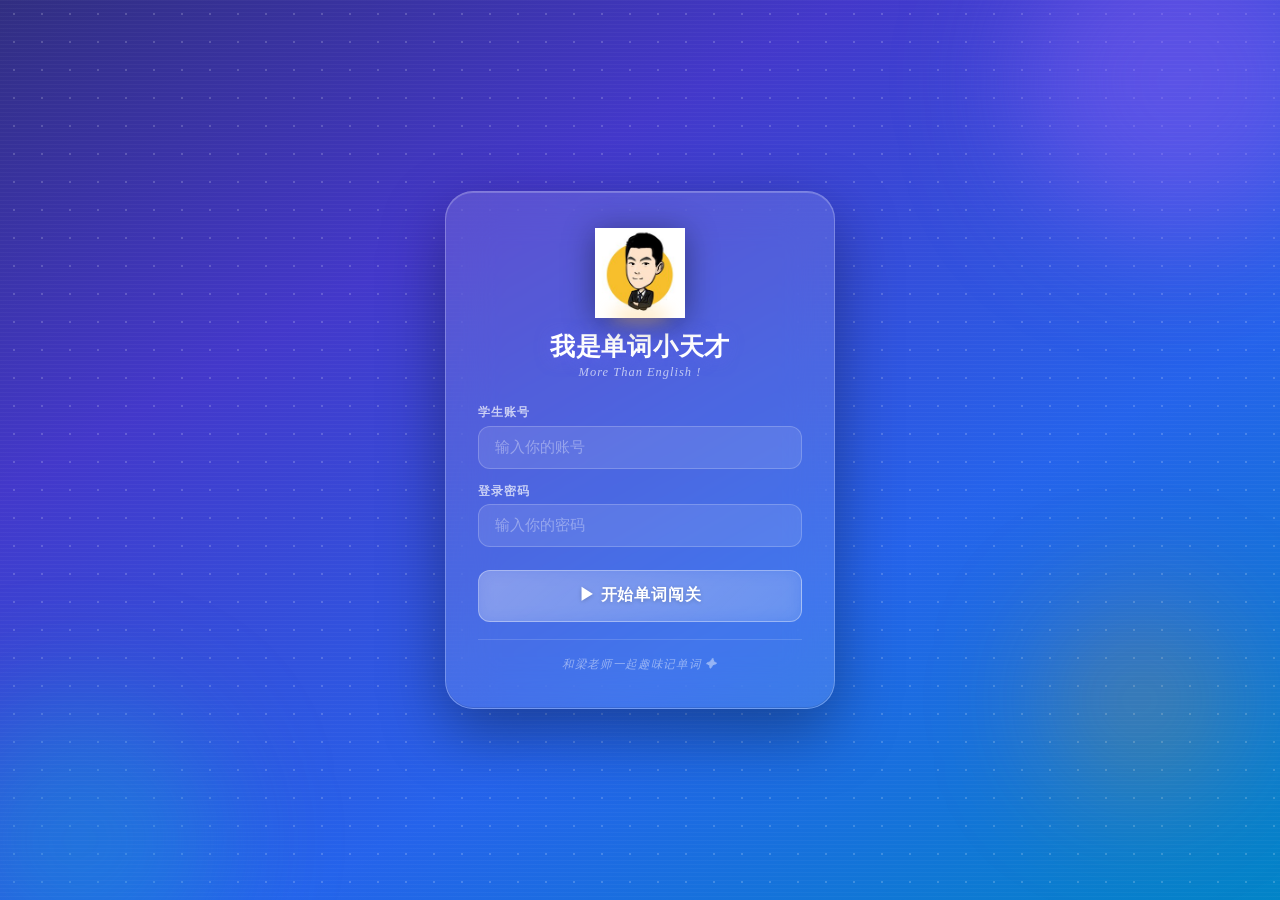
==== commit 4cb48568: "Add files via upload" ====
--- a/index.html
+++ b/index.html
@@ -812,7 +812,7 @@
 // ============================================================
 // STUDENT DATA — embedded + cloud sync via Cloudflare Worker
 // ============================================================
-var EMBEDDED_STUDENTS = {"demo":{"name":"demo","cls":"demo","account":"demo","pwd":"123456","pwd_changed_at":null,"progress":{},"wrong_bank":{},"trophies":0,"created_at":"2026-05-30T14:24:44.873Z","last_seen":null},"董浩诚":{"name":"董浩诚","cls":"小托福A班","account":"董浩诚","pwd":"666666","pwd_changed_at":null,"progress":{},"wrong_bank":{},"trophies":0,"created_at":"2026-05-30T15:24:11.908Z","last_seen":null},"侯淇天":{"name":"侯淇天","cls":"小托福A班","account":"侯淇天","pwd":"7777777","pwd_changed_at":null,"progress":{},"wrong_bank":{},"trophies":0,"created_at":"2026-05-30T15:24:48.075Z","last_seen":null},"王贺萱":{"name":"王贺萱","cls":"小托福A班","account":"王贺萱","pwd":"88888888","pwd_changed_at":null,"progress":{},"wrong_bank":{},"trophies":0,"created_at":"2026-05-30T15:26:12.291Z","last_seen":null},"喻珺瑶":{"name":"喻珺瑶","cls":"小托福A班","account":"喻珺瑶","pwd":"10171017","pwd_changed_at":null,"progress":{},"wrong_bank":{},"trophies":0,"created_at":"2026-06-06T06:51:24.327Z","last_seen":null},"张图南":{"name":"张图南","cls":"新概念一","account":"张图南","pwd":"88888888","pwd_changed_at":null,"progress":{},"wrong_bank":{},"trophies":0,"created_at":"2026-06-06T15:26:19.268Z","last_seen":null}};
+var EMBEDDED_STUDENTS = {"demo":{"name":"demo","cls":"demo","account":"demo","pwd":"123456","pwd_changed_at":null,"progress":{},"wrong_bank":{},"trophies":0,"created_at":"2026-05-30T14:24:44.873Z","last_seen":null},"董浩诚":{"name":"董浩诚","cls":"小托福A班","account":"董浩诚","pwd":"666666","pwd_changed_at":null,"progress":{},"wrong_bank":{},"trophies":0,"created_at":"2026-05-30T15:24:11.908Z","last_seen":null},"侯淇天":{"name":"侯淇天","cls":"小托福A班","account":"侯淇天","pwd":"7777777","pwd_changed_at":null,"progress":{},"wrong_bank":{},"trophies":0,"created_at":"2026-05-30T15:24:48.075Z","last_seen":null},"王贺萱":{"name":"王贺萱","cls":"小托福A班","account":"王贺萱","pwd":"88888888","pwd_changed_at":null,"progress":{},"wrong_bank":{},"trophies":0,"created_at":"2026-05-30T15:26:12.291Z","last_seen":null},"喻珺瑶":{"name":"喻珺瑶","cls":"小托福A班","account":"喻珺瑶","pwd":"10171017","pwd_changed_at":null,"progress":{},"wrong_bank":{},"trophies":0,"created_at":"2026-06-06T06:51:24.327Z","last_seen":null},"张图南":{"name":"张图南","cls":"新概念一","account":"张图南","pwd":"88888888","pwd_changed_at":null,"progress":{},"wrong_bank":{},"trophies":0,"created_at":"2026-06-06T15:26:19.268Z","last_seen":null},"陈佳仪":{"name":"陈佳仪","cls":"小托福A班","account":"陈佳仪","pwd":"20110525","pwd_changed_at":null,"progress":{},"wrong_bank":{},"trophies":0,"created_at":"2026-06-11T03:17:25.474Z","last_seen":null}};
 
 function getLocalProg(acc){ try{return JSON.parse(localStorage.getItem("wiz_p_"+acc)||"null");}catch(e){return null;} }
 function setLocalProg(acc,d){ try{localStorage.setItem("wiz_p_"+acc,JSON.stringify(d));}catch(e){} }
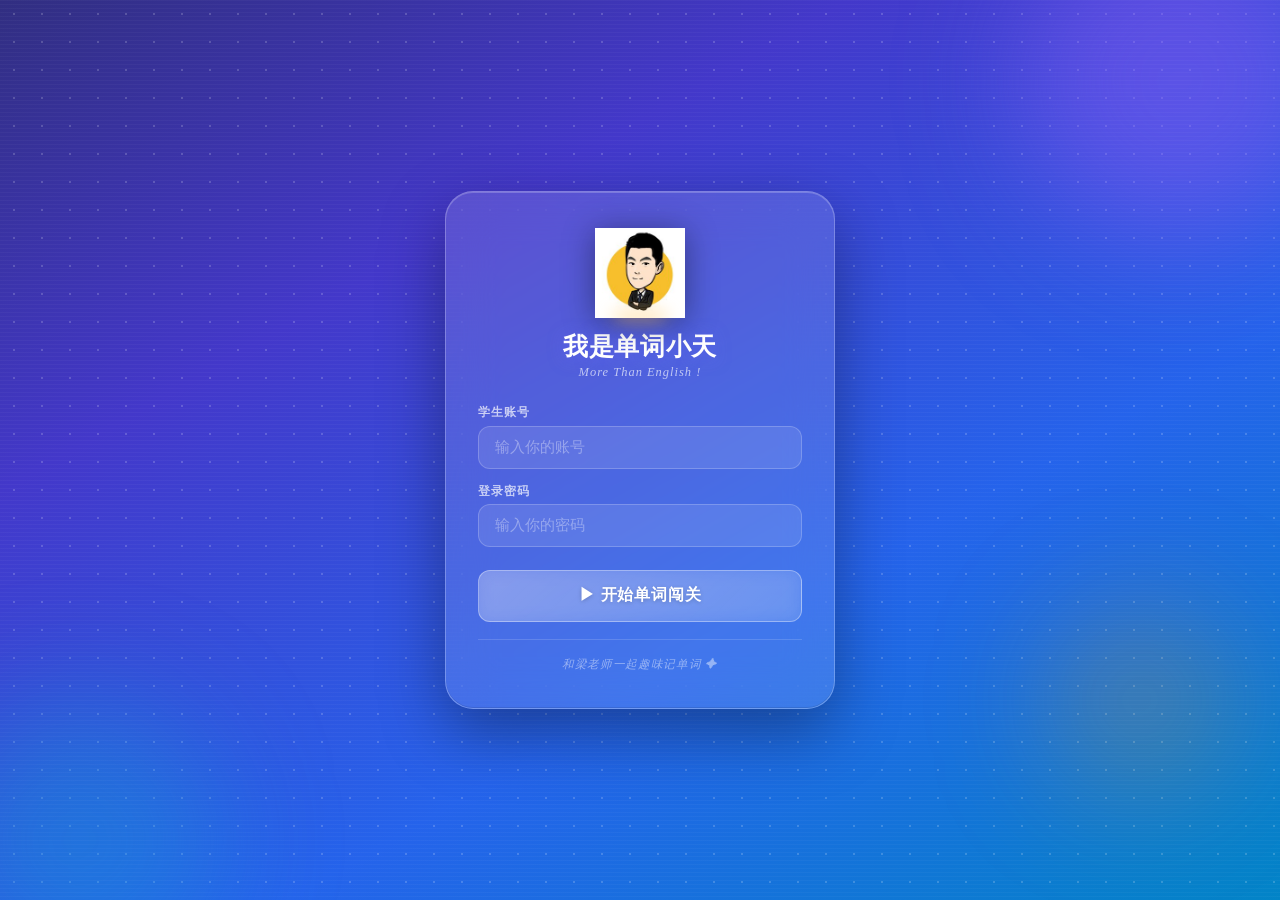
==== commit 59039098: "Add files via upload" ====
--- a/index.html
+++ b/index.html
@@ -906,7 +906,7 @@
 
 
 var NCE2_IRREGULAR_ROUNDS = 17;
-var NCE2_IRREGULAR = [{"v1":{"forms":["be"],"phonetic":"","accepts":["be"]},"v2":{"forms":["was"],"phonetic":"","accepts":["was","were"]},"v2_alt":{"forms":["were"],"phonetic":"wɜː"},"v3":{"forms":["been"],"phonetic":"","accepts":["been"]},"meaning":"是、在","v2_alt_form":"were"},{"v1":{"forms":["do"],"phonetic":"","accepts":["do"]},"v2":{"forms":["did"],"phonetic":"","accepts":["did"]},"v2_alt":null,"v3":{"forms":["done"],"phonetic":"dʌn","accepts":["done"]},"meaning":"做；助动词"},{"v1":{"forms":["say"],"phonetic":"","accepts":["say"]},"v2":{"forms":["said"],"phonetic":"sed","accepts":["said"]},"v2_alt":null,"v3":{"forms":["said"],"phonetic":"sed","accepts":["said"]},"meaning":"说"},{"v1":{"forms":["go"],"phonetic":"","accepts":["go"]},"v2":{"forms":["went"],"phonetic":"","accepts":["went"]},"v2_alt":null,"v3":{"forms":["gone"],"phonetic":"ɡɒn","accepts":["gone"]},"meaning":"走"},{"v1":{"forms":["lose"],"phonetic":"","accepts":["lose"]},"v2":{"forms":["lost"],"phonetic":"","accepts":["lost"]},"v2_alt":null,"v3":{"forms":["lost"],"phonetic":"","accepts":["lost"]},"meaning":"丢失"},{"v1":{"forms":["see"],"phonetic":"","accepts":["see"]},"v2":{"forms":["saw"],"phonetic":"","accepts":["saw"]},"v2_alt":null,"v3":{"forms":["seen"],"phonetic":"","accepts":["seen"]},"meaning":"看见"},{"v1":{"forms":["understand"],"phonetic":"","accepts":["understand"]},"v2":{"forms":["understood"],"phonetic":"","accepts":["understood"]},"v2_alt":null,"v3":{"forms":["understood"],"phonetic":"","accepts":["understood"]},"meaning":"理解"},{"v1":{"forms":["speak"],"phonetic":"","accepts":["speak"]},"v2":{"forms":["spoke"],"phonetic":"","accepts":["spoke"]},"v2_alt":null,"v3":{"forms":["spoken"],"phonetic":"","accepts":["spoken"]},"meaning":"说"},{"v1":{"forms":["put"],"phonetic":"","accepts":["put"]},"v2":{"forms":["put"],"phonetic":"","accepts":["put"]},"v2_alt":null,"v3":{"forms":["put"],"phonetic":"","accepts":["put"]},"meaning":"放"},{"v1":{"forms":["take"],"phonetic":"","accepts":["take"]},"v2":{"forms":["took"],"phonetic":"","accepts":["took"]},"v2_alt":null,"v3":{"forms":["taken"],"phonetic":"","accepts":["taken"]},"meaning":"拿"},{"v1":{"forms":["find"],"phonetic":"","accepts":["find"]},"v2":{"forms":["found"],"phonetic":"","accepts":["found"]},"v2_alt":null,"v3":{"forms":["found"],"phonetic":"","accepts":["found"]},"meaning":"找到"},{"v1":{"forms":["read"],"phonetic":"riːd","accepts":["read"]},"v2":{"forms":["read"],"phonetic":"red","accepts":["read"]},"v2_alt":null,"v3":{"forms":["read"],"phonetic":"red","accepts":["read"]},"meaning":"读、读到（得知）"},{"v1":{"forms":["cut"],"phonetic":"","accepts":["cut"]},"v2":{"forms":["cut"],"phonetic":"","accepts":["cut"]},"v2_alt":null,"v3":{"forms":["cut"],"phonetic":"","accepts":["cut"]},"meaning":"切、割"},{"v1":{"forms":["eat"],"phonetic":"","accepts":["eat"]},"v2":{"forms":["ate"],"phonetic":"","accepts":["ate"]},"v2_alt":null,"v3":{"forms":["eaten"],"phonetic":"","accepts":["eaten"]},"meaning":"吃"},{"v1":{"forms":["give"],"phonetic":"","accepts":["give"]},"v2":{"forms":["gave"],"phonetic":"","accepts":["gave"]},"v2_alt":null,"v3":{"forms":["given"],"phonetic":"","accepts":["given"]},"meaning":"给"},{"v1":{"forms":["drink"],"phonetic":"","accepts":["drink"]},"v2":{"forms":["drank"],"phonetic":"","accepts":["drank"]},"v2_alt":null,"v3":{"forms":["drunk"],"phonetic":"","accepts":["drunk"]},"meaning":"喝"},{"v1":{"forms":["meet"],"phonetic":"","accepts":["meet"]},"v2":{"forms":["met"],"phonetic":"","accepts":["met"]},"v2_alt":null,"v3":{"forms":["met"],"phonetic":"","accepts":["met"]},"meaning":"遇见"},{"v1":{"forms":["swim"],"phonetic":"","accepts":["swim"]},"v2":{"forms":["swam"],"phonetic":"","accepts":["swam"]},"v2_alt":null,"v3":{"forms":["swum"],"phonetic":"","accepts":["swum"]},"meaning":"游泳"},{"v1":{"forms":["buy"],"phonetic":"","accepts":["buy"]},"v2":{"forms":["bought"],"phonetic":"bɔːt","accepts":["bought"]},"v2_alt":null,"v3":{"forms":["bought"],"phonetic":"bɔːt","accepts":["bought"]},"meaning":"买"},{"v1":{"forms":["have"],"phonetic":"","accepts":["have"]},"v2":{"forms":["had"],"phonetic":"","accepts":["had"]},"v2_alt":null,"v3":{"forms":["had"],"phonetic":"","accepts":["had"]},"meaning":"拥有、吃（喝、从事）；助动词"},{"v1":{"forms":["wear"],"phonetic":"","accepts":["wear"]},"v2":{"forms":["wore"],"phonetic":"","accepts":["wore"]},"v2_alt":null,"v3":{"forms":["worn"],"phonetic":"","accepts":["worn"]},"meaning":"穿"},{"v1":{"forms":["get"],"phonetic":"","accepts":["get"]},"v2":{"forms":["got"],"phonetic":"","accepts":["got"]},"v2_alt":null,"v3":{"forms":["got"],"phonetic":"","accepts":["got","gotten"]},"meaning":"获得"},{"v1":{"forms":["leave"],"phonetic":"","accepts":["leave"]},"v2":{"forms":["left"],"phonetic":"","accepts":["left"]},"v2_alt":null,"v3":{"forms":["left"],"phonetic":"","accepts":["left"]},"meaning":"离开、遗留"},{"v1":{"forms":["bring"],"phonetic":"","accepts":["bring"]},"v2":{"forms":["brought"],"phonetic":"brɔːt","accepts":["brought"]},"v2_alt":null,"v3":{"forms":["brought"],"phonetic":"brɔːt","accepts":["brought"]},"meaning":"带来"},{"v1":{"forms":["drive"],"phonetic":"","accepts":["drive"]},"v2":{"forms":["drove"],"phonetic":"drəʊv","accepts":["drove"]},"v2_alt":null,"v3":{"forms":["driven"],"phonetic":"ˈdrɪvn","accepts":["driven"]},"meaning":"开车"},{"v1":{"forms":["hear"],"phonetic":"","accepts":["hear"]},"v2":{"forms":["heard"],"phonetic":"hɜːd","accepts":["heard"]},"v2_alt":null,"v3":{"forms":["heard"],"phonetic":"hɜːd","accepts":["heard"]},"meaning":"听见"},{"v1":{"forms":["make"],"phonetic":"","accepts":["make"]},"v2":{"forms":["made"],"phonetic":"","accepts":["made"]},"v2_alt":null,"v3":{"forms":["made"],"phonetic":"","accepts":["made"]},"meaning":"做"},{"v1":{"forms":["send"],"phonetic":"","accepts":["send"]},"v2":{"forms":["sent"],"phonetic":"","accepts":["sent"]},"v2_alt":null,"v3":{"forms":["sent"],"phonetic":"","accepts":["sent"]},"meaning":"送"},{"v1":{"forms":["sweep"],"phonetic":"","accepts":["sweep"]},"v2":{"forms":["swept"],"phonetic":"","accepts":["swept"]},"v2_alt":null,"v3":{"forms":["swept"],"phonetic":"","accepts":["swept"]},"meaning":"扫"},{"v1":{"forms":["tell"],"phonetic":"","accepts":["tell"]},"v2":{"forms":["told"],"phonetic":"","accepts":["told"]},"v2_alt":null,"v3":{"forms":["told"],"phonetic":"","accepts":["told"]},"meaning":"告诉"},{"v1":{"forms":["sell"],"phonetic":"","accepts":["sell"]},"v2":{"forms":["sold"],"phonetic":"","accepts":["sold"]},"v2_alt":null,"v3":{"forms":["sold"],"phonetic":"","accepts":["sold"]},"meaning":"卖"},{"v1":{"forms":["cost"],"phonetic":"","accepts":["cost"]},"v2":{"forms":["cost"],"phonetic":"","accepts":["cost"]},"v2_alt":null,"v3":{"forms":["cost"],"phonetic":"","accepts":["cost"]},"meaning":"花费"},{"v1":{"forms":["set"],"phonetic":"","accepts":["set"]},"v2":{"forms":["set"],"phonetic":"","accepts":["set"]},"v2_alt":null,"v3":{"forms":["set"],"phonetic":"","accepts":["set"]},"meaning":"设置"},{"v1":{"forms":["shut"],"phonetic":"","accepts":["shut"]},"v2":{"forms":["shut"],"phonetic":"","accepts":["shut"]},"v2_alt":null,"v3":{"forms":["shut"],"phonetic":"","accepts":["shut"]},"meaning":"关"},{"v1":{"forms":["come"],"phonetic":"","accepts":["come"]},"v2":{"forms":["came"],"phonetic":"","accepts":["came"]},"v2_alt":null,"v3":{"forms":["come"],"phonetic":"","accepts":["come"]},"meaning":"来"},{"v1":{"forms":["rise"],"phonetic":"","accepts":["rise"]},"v2":{"forms":["rose"],"phonetic":"","accepts":["rose"]},"v2_alt":null,"v3":{"forms":["risen"],"phonetic":"ˈrɪzn","accepts":["risen"]},"meaning":"升起"},{"v1":{"forms":["fly"],"phonetic":"","accepts":["fly"]},"v2":{"forms":["flew"],"phonetic":"fluː","accepts":["flew"]},"v2_alt":null,"v3":{"forms":["flown"],"phonetic":"fləʊn","accepts":["flown"]},"meaning":"飞"},{"v1":{"forms":["catch"],"phonetic":"","accepts":["catch"]},"v2":{"forms":["caught"],"phonetic":"kɔːt","accepts":["caught"]},"v2_alt":null,"v3":{"forms":["caught"],"phonetic":"kɔːt","accepts":["caught"]},"meaning":"抓住、赶上"},{"v1":{"forms":["fall"],"phonetic":"","accepts":["fall"]},"v2":{"forms":["fell"],"phonetic":"","accepts":["fell"]},"v2_alt":null,"v3":{"forms":["fallen"],"phonetic":"","accepts":["fallen"]},"meaning":"落下、跌倒"},{"v1":{"forms":["hurt"],"phonetic":"","accepts":["hurt"]},"v2":{"forms":["hurt"],"phonetic":"","accepts":["hurt"]},"v2_alt":null,"v3":{"forms":["hurt"],"phonetic":"","accepts":["hurt"]},"meaning":"伤害"},{"v1":{"forms":["write"],"phonetic":"","accepts":["write"]},"v2":{"forms":["wrote"],"phonetic":"","accepts":["wrote"]},"v2_alt":null,"v3":{"forms":["written"],"phonetic":"ˈrɪtn","accepts":["written"]},"meaning":"写"},{"v1":{"forms":["spell"],"phonetic":"","accepts":["spell"]},"v2":{"forms":["spelt"],"phonetic":"","accepts":["spelt"]},"v2_alt":null,"v3":{"forms":["spelt"],"phonetic":"","accepts":["spelt"]},"meaning":"拼写"},{"v1":{"forms":["spell"],"phonetic":"","accepts":["spell"]},"v2":{"forms":["spelled"],"phonetic":"","accepts":["spelled"]},"v2_alt":null,"v3":{"forms":["spelled"],"phonetic":"","accepts":["spelled"]},"meaning":"拼写"},{"v1":{"forms":["ring"],"phonetic":"","accepts":["ring"]},"v2":{"forms":["rang"],"phonetic":"","accepts":["rang"]},"v2_alt":null,"v3":{"forms":["rung"],"phonetic":"","accepts":["rung"]},"meaning":"（钟、铃、电话等）响"},{"v1":{"forms":["forget"],"phonetic":"","accepts":["forget"]},"v2":{"forms":["forgot"],"phonetic":"","accepts":["forgot"]},"v2_alt":null,"v3":{"forms":["forgotten","forgot"],"phonetic":"","accepts":["forgotten","forgot"]},"meaning":"忘记"},{"v1":{"forms":["grow"],"phonetic":"","accepts":["grow"]},"v2":{"forms":["grew"],"phonetic":"ɡruː","accepts":["grew"]},"v2_alt":null,"v3":{"forms":["grown"],"phonetic":"","accepts":["grown"]},"meaning":"生长"},{"v1":{"forms":["mean"],"phonetic":"","accepts":["mean"]},"v2":{"forms":["meant"],"phonetic":"ment","accepts":["meant"]},"v2_alt":null,"v3":{"forms":["meant"],"phonetic":"ment","accepts":["meant"]},"meaning":"意味着"},{"v1":{"forms":["overtake"],"phonetic":"","accepts":["overtake"]},"v2":{"forms":["overtook"],"phonetic":"","accepts":["overtook"]},"v2_alt":null,"v3":{"forms":["overtaken"],"phonetic":"","accepts":["overtaken"]},"meaning":"超车"},{"v1":{"forms":["win"],"phonetic":"","accepts":["win"]},"v2":{"forms":["won"],"phonetic":"","accepts":["won"]},"v2_alt":null,"v3":{"forms":["won"],"phonetic":"","accepts":["won"]},"meaning":"赢"},{"v1":{"forms":["throw"],"phonetic":"","accepts":["throw"]},"v2":{"forms":["threw"],"phonetic":"θruː","accepts":["threw"]},"v2_alt":null,"v3":{"forms":["thrown"],"phonetic":"","accepts":["thrown"]},"meaning":"扔"},{"v1":{"forms":["can"],"phonetic":"","accepts":["can"]},"v2":{"forms":["could"],"phonetic":"","accepts":["could"]},"v2_alt":null,"v3":{"forms":["/"],"phonetic":"","accepts":["/"]},"meaning":"能"},{"v1":{"forms":["will"],"phonetic":"","accepts":["will"]},"v2":{"forms":["would"],"phonetic":"","accepts":["would"]},"v2_alt":null,"v3":{"forms":["/"],"phonetic":"","accepts":["/"]},"meaning":"将要"},{"v1":{"forms":["may"],"phonetic":"","accepts":["may"]},"v2":{"forms":["might"],"phonetic":"","accepts":["might"]},"v2_alt":null,"v3":{"forms":["/"],"phonetic":"","accepts":["/"]},"meaning":"可以"},{"v1":{"forms":["must"],"phonetic":"","accepts":["must"]},"v2":{"forms":["had to"],"phonetic":"","accepts":["had to"]},"v2_alt":null,"v3":{"forms":["/"],"phonetic":"","accepts":["/"]},"meaning":"必须"},{"v1":{"forms":["bear"],"phonetic":"","accepts":["bear"]},"v2":{"forms":["bore"],"phonetic":"","accepts":["bore"]},"v2_alt":null,"v3":{"forms":["borne"],"phonetic":"","accepts":["borne"]},"meaning":"容忍"},{"v1":{"forms":["bear"],"phonetic":"","accepts":["bear"]},"v2":{"forms":["bore"],"phonetic":"","accepts":["bore"]},"v2_alt":null,"v3":{"forms":["born"],"phonetic":"","accepts":["born"]},"meaning":"出生于"},{"v1":{"forms":["build"],"phonetic":"","accepts":["build"]},"v2":{"forms":["built"],"phonetic":"","accepts":["built"]},"v2_alt":null,"v3":{"forms":["built"],"phonetic":"","accepts":["built"]},"meaning":"建造"},{"v1":{"forms":["spoil"],"phonetic":"","accepts":["spoil"]},"v2":{"forms":["spoiled"],"phonetic":"","accepts":["spoiled"]},"v2_alt":null,"v3":{"forms":["spoiled"],"phonetic":"","accepts":["spoiled"]},"meaning":"破坏、糟蹋"},{"v1":{"forms":["spoil"],"phonetic":"","accepts":["spoil"]},"v2":{"forms":["spoilt"],"phonetic":"","accepts":["spoilt"]},"v2_alt":null,"v3":{"forms":["spoilt"],"phonetic":"","accepts":["spoilt"]},"meaning":"破坏、糟蹋"},{"v1":{"forms":["lend"],"phonetic":"","accepts":["lend"]},"v2":{"forms":["lent"],"phonetic":"","accepts":["lent"]},"v2_alt":null,"v3":{"forms":["lent"],"phonetic":"","accepts":["lent"]},"meaning":"借给"},{"v1":{"forms":["think"],"phonetic":"","accepts":["think"]},"v2":{"forms":["thought"],"phonetic":"θɔːt","accepts":["thought"]},"v2_alt":null,"v3":{"forms":["thought"],"phonetic":"θɔːt","accepts":["thought"]},"meaning":"想、思考"},{"v1":{"forms":["spend"],"phonetic":"","accepts":["spend"]},"v2":{"forms":["spent"],"phonetic":"","accepts":["spent"]},"v2_alt":null,"v3":{"forms":["spent"],"phonetic":"","accepts":["spent"]},"meaning":"花费"},{"v1":{"forms":["begin"],"phonetic":"","accepts":["begin"]},"v2":{"forms":["began"],"phonetic":"","accepts":["began"]},"v2_alt":null,"v3":{"forms":["begun"],"phonetic":"","accepts":["begun"]},"meaning":"开始"},{"v1":{"forms":["show"],"phonetic":"","accepts":["show"]},"v2":{"forms":["showed"],"phonetic":"","accepts":["showed"]},"v2_alt":null,"v3":{"forms":["shown"],"phonetic":"","accepts":["shown"]},"meaning":"展示"},{"v1":{"forms":["fight"],"phonetic":"","accepts":["fight"]},"v2":{"forms":["fought"],"phonetic":"","accepts":["fought"]},"v2_alt":null,"v3":{"forms":["fought"],"phonetic":"","accepts":["fought"]},"meaning":"战斗"},{"v1":{"forms":["burn"],"phonetic":"","accepts":["burn"]},"v2":{"forms":["burnt"],"phonetic":"","accepts":["burnt"]},"v2_alt":null,"v3":{"forms":["burnt"],"phonetic":"","accepts":["burnt"]},"meaning":"烧"},{"v1":{"forms":["burn"],"phonetic":"","accepts":["burn"]},"v2":{"forms":["burned"],"phonetic":"","accepts":["burned"]},"v2_alt":null,"v3":{"forms":["burned"],"phonetic":"","accepts":["burned"]},"meaning":"烧"},{"v1":{"forms":["begin"],"phonetic":"","accepts":["begin"]},"v2":{"forms":["began"],"phonetic":"","accepts":["began"]},"v2_alt":null,"v3":{"forms":["begun"],"phonetic":"","accepts":["begun"]},"meaning":"开始"},{"v1":{"forms":["stand"],"phonetic":"","accepts":["stand"]},"v2":{"forms":["stood"],"phonetic":"","accepts":["stood"]},"v2_alt":null,"v3":{"forms":["stood"],"phonetic":"","accepts":["stood"]},"meaning":"站"},{"v1":{"forms":["sing"],"phonetic":"","accepts":["sing"]},"v2":{"forms":["sang"],"phonetic":"","accepts":["sang"]},"v2_alt":null,"v3":{"forms":["sung"],"phonetic":"","accepts":["sung"]},"meaning":"唱歌"},{"v1":{"forms":["break"],"phonetic":"","accepts":["break"]},"v2":{"forms":["broke"],"phonetic":"","accepts":["broke"]},"v2_alt":null,"v3":{"forms":["broken"],"phonetic":"","accepts":["broken"]},"meaning":"打破"},{"v1":{"forms":["hit"],"phonetic":"","accepts":["hit"]},"v2":{"forms":["hit"],"phonetic":"","accepts":["hit"]},"v2_alt":null,"v3":{"forms":["hit"],"phonetic":"","accepts":["hit"]},"meaning":"击打"},{"v1":{"forms":["steal"],"phonetic":"","accepts":["steal"]},"v2":{"forms":["stole"],"phonetic":"","accepts":["stole"]},"v2_alt":null,"v3":{"forms":["stolen"],"phonetic":"","accepts":["stolen"]},"meaning":"偷"},{"v1":{"forms":["wake"],"phonetic":"","accepts":["wake"]},"v2":{"forms":["woke"],"phonetic":"","accepts":["woke"]},"v2_alt":null,"v3":{"forms":["woken"],"phonetic":"","accepts":["woken"]},"meaning":"醒"},{"v1":{"forms":["run"],"phonetic":"","accepts":["run"]},"v2":{"forms":["ran"],"phonetic":"","accepts":["ran"]},"v2_alt":null,"v3":{"forms":["run"],"phonetic":"","accepts":["run"]},"meaning":"跑"},{"v1":{"forms":["keep"],"phonetic":"","accepts":["keep"]},"v2":{"forms":["kept"],"phonetic":"","accepts":["kept"]},"v2_alt":null,"v3":{"forms":["kept"],"phonetic":"","accepts":["kept"]},"meaning":"保留，保管"},{"v1":{"forms":["strike"],"phonetic":"","accepts":["strike"]},"v2":{"forms":["struck"],"phonetic":"","accepts":["struck"]},"v2_alt":null,"v3":{"forms":["struck"],"phonetic":"","accepts":["struck"]},"meaning":"击打"},{"v1":{"forms":["pay"],"phonetic":"","accepts":["pay"]},"v2":{"forms":["paid"],"phonetic":"","accepts":["paid"]},"v2_alt":null,"v3":{"forms":["paid"],"phonetic":"","accepts":["paid"]},"meaning":"付钱"},{"v1":{"forms":["learn"],"phonetic":"","accepts":["learn"]},"v2":{"forms":["learned"],"phonetic":"","accepts":["learned"]},"v2_alt":null,"v3":{"forms":["learned"],"phonetic":"","accepts":["learned"]},"meaning":"学习"},{"v1":{"forms":["learn"],"phonetic":"","accepts":["learn"]},"v2":{"forms":["learnt"],"phonetic":"","accepts":["learnt"]},"v2_alt":null,"v3":{"forms":["learnt"],"phonetic":"","accepts":["learnt"]},"meaning":"学习"},{"v1":{"forms":["sit"],"phonetic":"","accepts":["sit"]},"v2":{"forms":["sat"],"phonetic":"","accepts":["sat"]},"v2_alt":null,"v3":{"forms":["sat"],"phonetic":"","accepts":["sat"]},"meaning":"坐"},{"v1":{"forms":["feel"],"phonetic":"","accepts":["feel"]},"v2":{"forms":["felt"],"phonetic":"","accepts":["felt"]},"v2_alt":null,"v3":{"forms":["felt"],"phonetic":"","accepts":["felt"]},"meaning":"感觉、感到"},{"v1":{"forms":["dream"],"phonetic":"","accepts":["dream"]},"v2":{"forms":["dreamed"],"phonetic":"","accepts":["dreamed"]},"v2_alt":null,"v3":{"forms":["dreamed"],"phonetic":"","accepts":["dreamed"]},"meaning":"做梦、梦想"},{"v1":{"forms":["dream"],"phonetic":"","accepts":["dream"]},"v2":{"forms":["dreamt"],"phonetic":"","accepts":["dreamt"]},"v2_alt":null,"v3":{"forms":["dreamt"],"phonetic":"","accepts":["dreamt"]},"meaning":"做梦、梦想"},{"v1":{"forms":["withdraw"],"phonetic":"","accepts":["withdraw"]},"v2":{"forms":["withdrew"],"phonetic":"","accepts":["withdrew"]},"v2_alt":null,"v3":{"forms":["withdrawn"],"phonetic":"","accepts":["withdrawn"]},"meaning":"取钱"},{"v1":{"forms":["hang"],"phonetic":"","accepts":["hang"]},"v2":{"forms":["hung"],"phonetic":"","accepts":["hung"]},"v2_alt":null,"v3":{"forms":["hung"],"phonetic":"","accepts":["hung"]},"meaning":"悬挂"},{"v1":{"forms":["hang"],"phonetic":"","accepts":["hang"]},"v2":{"forms":["hanged"],"phonetic":"","accepts":["hanged"]},"v2_alt":null,"v3":{"forms":["hanged"],"phonetic":"","accepts":["hanged"]},"meaning":"绞死"},{"v1":{"forms":["deal"],"phonetic":"","accepts":["deal"]},"v2":{"forms":["dealt"],"phonetic":"","accepts":["dealt"]},"v2_alt":null,"v3":{"forms":["dealt"],"phonetic":"","accepts":["dealt"]},"meaning":"对待、处理"},{"v1":{"forms":["smell"],"phonetic":"","accepts":["smell"]},"v2":{"forms":["smelled"],"phonetic":"","accepts":["smelled"]},"v2_alt":null,"v3":{"forms":["smelled"],"phonetic":"","accepts":["smelled"]},"meaning":"闻"},{"v1":{"forms":["smell"],"phonetic":"","accepts":["smell"]},"v2":{"forms":["smelt"],"phonetic":"","accepts":["smelt"]},"v2_alt":null,"v3":{"forms":["smelt"],"phonetic":"","accepts":["smelt"]},"meaning":"闻"},{"v1":{"forms":["creep"],"phonetic":"","accepts":["creep"]},"v2":{"forms":["crept"],"phonetic":"","accepts":["crept"]},"v2_alt":null,"v3":{"forms":["crept"],"phonetic":"","accepts":["crept"]},"meaning":"爬行"},{"v1":{"forms":["sleep"],"phonetic":"","accepts":["sleep"]},"v2":{"forms":["slept"],"phonetic":"","accepts":["slept"]},"v2_alt":null,"v3":{"forms":["slept"],"phonetic":"","accepts":["slept"]},"meaning":"睡觉"},{"v1":{"forms":["leap"],"phonetic":"","accepts":["leap"]},"v2":{"forms":["leapt"],"phonetic":"","accepts":["leapt"]},"v2_alt":null,"v3":{"forms":["leapt"],"phonetic":"","accepts":["leapt"]},"meaning":"跳跃、跳起"},{"v1":{"forms":["leap"],"phonetic":"","accepts":["leap"]},"v2":{"forms":["leaped"],"phonetic":"","accepts":["leaped"]},"v2_alt":null,"v3":{"forms":["leaped"],"phonetic":"","accepts":["leaped"]},"meaning":"跳跃、跳起"},{"v1":{"forms":["wind"],"phonetic":"waɪnd","accepts":["wind"]},"v2":{"forms":["wound"],"phonetic":"waʊnd","accepts":["wound"]},"v2_alt":null,"v3":{"forms":["wound"],"phonetic":"","accepts":["wound"]},"meaning":"蜿蜒"},{"v1":{"forms":["ride"],"phonetic":"","accepts":["ride"]},"v2":{"forms":["rode"],"phonetic":"","accepts":["rode"]},"v2_alt":null,"v3":{"forms":["ridden"],"phonetic":"","accepts":["ridden"]},"meaning":"骑车、骑马"},{"v1":{"forms":["shake"],"phonetic":"","accepts":["shake"]},"v2":{"forms":["shook"],"phonetic":"","accepts":["shook"]},"v2_alt":null,"v3":{"forms":["shaken"],"phonetic":"","accepts":["shaken"]},"meaning":"摇动、抖动、颤动"},{"v1":{"forms":["blow"],"phonetic":"","accepts":["blow"]},"v2":{"forms":["blew"],"phonetic":"","accepts":["blew"]},"v2_alt":null,"v3":{"forms":["blown"],"phonetic":"","accepts":["blown"]},"meaning":"吹"},{"v1":{"forms":["become"],"phonetic":"","accepts":["become"]},"v2":{"forms":["became"],"phonetic":"","accepts":["became"]},"v2_alt":null,"v3":{"forms":["become"],"phonetic":"","accepts":["become"]},"meaning":"变成"},{"v1":{"forms":["choose"],"phonetic":"","accepts":["choose"]},"v2":{"forms":["chose"],"phonetic":"","accepts":["chose"]},"v2_alt":null,"v3":{"forms":["chosen"],"phonetic":"","accepts":["chosen"]},"meaning":"选择"},{"v1":{"forms":["know"],"phonetic":"","accepts":["know"]},"v2":{"forms":["knew"],"phonetic":"njuː","accepts":["knew"]},"v2_alt":null,"v3":{"forms":["known"],"phonetic":"","accepts":["known"]},"meaning":"知道、懂得"},{"v1":{"forms":["hold"],"phonetic":"","accepts":["hold"]},"v2":{"forms":["held"],"phonetic":"","accepts":["held"]},"v2_alt":null,"v3":{"forms":["held"],"phonetic":"","accepts":["held"]},"meaning":"举办"},{"v1":{"forms":["burst"],"phonetic":"","accepts":["burst"]},"v2":{"forms":["burst"],"phonetic":"","accepts":["burst"]},"v2_alt":null,"v3":{"forms":["burst"],"phonetic":"","accepts":["burst"]},"meaning":"突然爆发"},{"v1":{"forms":["lie"],"phonetic":"","accepts":["lie"]},"v2":{"forms":["lay"],"phonetic":"","accepts":["lay"]},"v2_alt":null,"v3":{"forms":["lain"],"phonetic":"","accepts":["lain"]},"meaning":"处于、躺"},{"v1":{"forms":["sink"],"phonetic":"","accepts":["sink"]},"v2":{"forms":["sank"],"phonetic":"","accepts":["sank"]},"v2_alt":null,"v3":{"forms":["sunk"],"phonetic":"","accepts":["sunk"]},"meaning":"沉没"},{"v1":{"forms":["rebuild"],"phonetic":"","accepts":["rebuild"]},"v2":{"forms":["rebuilt"],"phonetic":"","accepts":["rebuilt"]},"v2_alt":null,"v3":{"forms":["rebuilt"],"phonetic":"","accepts":["rebuilt"]},"meaning":"重建"},{"v1":{"forms":["forbid"],"phonetic":"","accepts":["forbid"]},"v2":{"forms":["forbade"],"phonetic":"","accepts":["forbade"]},"v2_alt":null,"v3":{"forms":["forbidden"],"phonetic":"","accepts":["forbidden"]},"meaning":"禁止"},{"v1":{"forms":["lead"],"phonetic":"","accepts":["lead"]},"v2":{"forms":["led"],"phonetic":"","accepts":["led"]},"v2_alt":null,"v3":{"forms":["led"],"phonetic":"","accepts":["led"]},"meaning":"引导"},{"v1":{"forms":["lay"],"phonetic":"","accepts":["lay"]},"v2":{"forms":["laid"],"phonetic":"","accepts":["laid"]},"v2_alt":null,"v3":{"forms":["laid"],"phonetic":"","accepts":["laid"]},"meaning":"摆放、产卵"},{"v1":{"forms":["beat"],"phonetic":"","accepts":["beat"]},"v2":{"forms":["beat"],"phonetic":"","accepts":["beat"]},"v2_alt":null,"v3":{"forms":["beaten"],"phonetic":"","accepts":["beaten"]},"meaning":"打败"},{"v1":{"forms":["dig"],"phonetic":"","accepts":["dig"]},"v2":{"forms":["dug"],"phonetic":"","accepts":["dug"]},"v2_alt":null,"v3":{"forms":["dug"],"phonetic":"","accepts":["dug"]},"meaning":"挖"},{"v1":{"forms":["speed"],"phonetic":"","accepts":["speed"]},"v2":{"forms":["sped"],"phonetic":"","accepts":["sped"]},"v2_alt":null,"v3":{"forms":["sped"],"phonetic":"","accepts":["sped"]},"meaning":"疾驰"},{"v1":{"forms":["speed"],"phonetic":"","accepts":["speed"]},"v2":{"forms":["speeded"],"phonetic":"","accepts":["speeded"]},"v2_alt":null,"v3":{"forms":["speeded"],"phonetic":"","accepts":["speeded"]},"meaning":"疾驰"},{"v1":{"forms":["draw"],"phonetic":"","accepts":["draw"]},"v2":{"forms":["drew"],"phonetic":"","accepts":["drew"]},"v2_alt":null,"v3":{"forms":["drawn"],"phonetic":"","accepts":["drawn"]},"meaning":"画、移动"},{"v1":{"forms":["let"],"phonetic":"","accepts":["let"]},"v2":{"forms":["let"],"phonetic":"","accepts":["let"]},"v2_alt":null,"v3":{"forms":["let"],"phonetic":"","accepts":["let"]},"meaning":"让"},{"v1":{"forms":["spellbind"],"phonetic":"","accepts":["spellbind"]},"v2":{"forms":["spellbound"],"phonetic":"","accepts":["spellbound"]},"v2_alt":null,"v3":{"forms":["spellbound"],"phonetic":"","accepts":["spellbound"]},"meaning":"迷住"},{"v1":{"forms":["kneel"],"phonetic":"","accepts":["kneel"]},"v2":{"forms":["knelt"],"phonetic":"","accepts":["knelt"]},"v2_alt":null,"v3":{"forms":["knelt"],"phonetic":"","accepts":["knelt"]},"meaning":"跪下"},{"v1":{"forms":["kneel"],"phonetic":"","accepts":["kneel"]},"v2":{"forms":["kneeled"],"phonetic":"","accepts":["kneeled"]},"v2_alt":null,"v3":{"forms":["kneeled"],"phonetic":"","accepts":["kneeled"]},"meaning":"跪下"},{"v1":{"forms":["hide"],"phonetic":"","accepts":["hide"]},"v2":{"forms":["hid"],"phonetic":"","accepts":["hid"]},"v2_alt":null,"v3":{"forms":["hidden"],"phonetic":"","accepts":["hidden"]},"meaning":"藏"},{"v1":{"forms":["stick"],"phonetic":"","accepts":["stick"]},"v2":{"forms":["stuck"],"phonetic":"","accepts":["stuck"]},"v2_alt":null,"v3":{"forms":["stuck"],"phonetic":"","accepts":["stuck"]},"meaning":"粘、黏"},{"v1":{"forms":["light"],"phonetic":"","accepts":["light"]},"v2":{"forms":["lit"],"phonetic":"","accepts":["lit"]},"v2_alt":null,"v3":{"forms":["lit"],"phonetic":"","accepts":["lit"]},"meaning":"点燃"},{"v1":{"forms":["light"],"phonetic":"","accepts":["light"]},"v2":{"forms":["lighted"],"phonetic":"","accepts":["lighted"]},"v2_alt":null,"v3":{"forms":["lighted"],"phonetic":"","accepts":["lighted"]},"meaning":"点燃"},{"v1":{"forms":["swing"],"phonetic":"","accepts":["swing"]},"v2":{"forms":["swung"],"phonetic":"","accepts":["swung"]},"v2_alt":null,"v3":{"forms":["swung"],"phonetic":"","accepts":["swung"]},"meaning":"转向"},{"v1":{"forms":["awake"],"phonetic":"","accepts":["awake"]},"v2":{"forms":["awoke"],"phonetic":"","accepts":["awoke"]},"v2_alt":null,"v3":{"forms":["awoken"],"phonetic":"","accepts":["awoken"]},"meaning":"弄醒"},{"v1":{"forms":["behold"],"phonetic":"","accepts":["behold"]},"v2":{"forms":["beheld"],"phonetic":"","accepts":["beheld"]},"v2_alt":null,"v3":{"forms":["beheld"],"phonetic":"","accepts":["beheld"]},"meaning":"看、看见【文，旧】"},{"v1":{"forms":["bend"],"phonetic":"","accepts":["bend"]},"v2":{"forms":["bent"],"phonetic":"","accepts":["bent"]},"v2_alt":null,"v3":{"forms":["bent"],"phonetic":"","accepts":["bent"]},"meaning":"弯曲"},{"v1":{"forms":["bet"],"phonetic":"","accepts":["bet"]},"v2":{"forms":["bet"],"phonetic":"","accepts":["bet"]},"v2_alt":null,"v3":{"forms":["bet"],"phonetic":"","accepts":["bet"]},"meaning":"打赌"},{"v1":{"forms":["bleed"],"phonetic":"","accepts":["bleed"]},"v2":{"forms":["bled"],"phonetic":"","accepts":["bled"]},"v2_alt":null,"v3":{"forms":["bled"],"phonetic":"","accepts":["bled"]},"meaning":"流血"},{"v1":{"forms":["broadcast"],"phonetic":"","accepts":["broadcast"]},"v2":{"forms":["broadcast"],"phonetic":"","accepts":["broadcast"]},"v2_alt":null,"v3":{"forms":["broadcast"],"phonetic":"","accepts":["broadcast"]},"meaning":"广播"},{"v1":{"forms":["cast"],"phonetic":"","accepts":["cast"]},"v2":{"forms":["cast"],"phonetic":"","accepts":["cast"]},"v2_alt":null,"v3":{"forms":["cast"],"phonetic":"","accepts":["cast"]},"meaning":"投射"},{"v1":{"forms":["dive"],"phonetic":"","accepts":["dive"]},"v2":{"forms":["dived","dove"],"phonetic":"","accepts":["dived","dove"]},"v2_alt":null,"v3":{"forms":["dived"],"phonetic":"","accepts":["dived"]},"meaning":"潜水"},{"v1":{"forms":["feed"],"phonetic":"","accepts":["feed"]},"v2":{"forms":["fed"],"phonetic":"","accepts":["fed"]},"v2_alt":null,"v3":{"forms":["fed"],"phonetic":"","accepts":["fed"]},"meaning":"喂养"},{"v1":{"forms":["flee"],"phonetic":"","accepts":["flee"]},"v2":{"forms":["fled"],"phonetic":"","accepts":["fled"]},"v2_alt":null,"v3":{"forms":["fled"],"phonetic":"","accepts":["fled"]},"meaning":"迅速离开、逃跑"},{"v1":{"forms":["forgive"],"phonetic":"","accepts":["forgive"]},"v2":{"forms":["forgave"],"phonetic":"","accepts":["forgave"]},"v2_alt":null,"v3":{"forms":["forgiven"],"phonetic":"","accepts":["forgiven"]},"meaning":"原谅"},{"v1":{"forms":["lean"],"phonetic":"","accepts":["lean"]},"v2":{"forms":["leaned"],"phonetic":"","accepts":["leaned"]},"v2_alt":null,"v3":{"forms":["leaned"],"phonetic":"","accepts":["leaned"]},"meaning":"倾斜"},{"v1":{"forms":["lean"],"phonetic":"","accepts":["lean"]},"v2":{"forms":["leant"],"phonetic":"","accepts":["leant"]},"v2_alt":null,"v3":{"forms":["leant"],"phonetic":"","accepts":["leant"]},"meaning":"倾斜"},{"v1":{"forms":["mistake"],"phonetic":"","accepts":["mistake"]},"v2":{"forms":["mistook"],"phonetic":"","accepts":["mistook"]},"v2_alt":null,"v3":{"forms":["mistaken"],"phonetic":"","accepts":["mistaken"]},"meaning":"误解、误认为"},{"v1":{"forms":["output"],"phonetic":"","accepts":["output"]},"v2":{"forms":["output"],"phonetic":"","accepts":["output"]},"v2_alt":null,"v3":{"forms":["output"],"phonetic":"","accepts":["output"]},"meaning":"输出"},{"v1":{"forms":["overcome"],"phonetic":"","accepts":["overcome"]},"v2":{"forms":["overcame"],"phonetic":"","accepts":["overcame"]},"v2_alt":null,"v3":{"forms":["overcome"],"phonetic":"","accepts":["overcome"]},"meaning":"克服"},{"v1":{"forms":["oversleep"],"phonetic":"","accepts":["oversleep"]},"v2":{"forms":["overslept"],"phonetic":"","accepts":["overslept"]},"v2_alt":null,"v3":{"forms":["overslept"],"phonetic":"","accepts":["overslept"]},"meaning":"睡过头"},{"v1":{"forms":["quit"],"phonetic":"","accepts":["quit"]},"v2":{"forms":["quit"],"phonetic":"","accepts":["quit"]},"v2_alt":null,"v3":{"forms":["quit"],"phonetic":"","accepts":["quit"]},"meaning":"放弃"},{"v1":{"forms":["quit"],"phonetic":"","accepts":["quit"]},"v2":{"forms":["quitted"],"phonetic":"","accepts":["quitted"]},"v2_alt":null,"v3":{"forms":["quitted"],"phonetic":"","accepts":["quitted"]},"meaning":"放弃"},{"v1":{"forms":["seek"],"phonetic":"","accepts":["seek"]},"v2":{"forms":["sought"],"phonetic":"","accepts":["sought"]},"v2_alt":null,"v3":{"forms":["sought"],"phonetic":"","accepts":["sought"]},"meaning":"寻找"},{"v1":{"forms":["sew"],"phonetic":"","accepts":["sew"]},"v2":{"forms":["sewed"],"phonetic":"","accepts":["sewed"]},"v2_alt":null,"v3":{"forms":["sewn","sewed"],"phonetic":"","accepts":["sewn","sewed"]},"meaning":"缝"},{"v1":{"forms":["shine"],"phonetic":"","accepts":["shine"]},"v2":{"forms":["shone"],"phonetic":"","accepts":["shone"]},"v2_alt":null,"v3":{"forms":["shone"],"phonetic":"","accepts":["shone"]},"meaning":"发光、照耀；使……光投向"},{"v1":{"forms":["shine"],"phonetic":"","accepts":["shine"]},"v2":{"forms":["shined"],"phonetic":"","accepts":["shined"]},"v2_alt":null,"v3":{"forms":["shined"],"phonetic":"","accepts":["shined"]},"meaning":"擦亮；使……光投向 [仅美]"},{"v1":{"forms":["shoot"],"phonetic":"","accepts":["shoot"]},"v2":{"forms":["shot"],"phonetic":"","accepts":["shot"]},"v2_alt":null,"v3":{"forms":["shot"],"phonetic":"","accepts":["shot"]},"meaning":"射击、打猎、投篮、射门"},{"v1":{"forms":["slide"],"phonetic":"","accepts":["slide"]},"v2":{"forms":["slid"],"phonetic":"","accepts":["slid"]},"v2_alt":null,"v3":{"forms":["slid"],"phonetic":"","accepts":["slid"]},"meaning":"滑行、滑动"},{"v1":{"forms":["sow"],"phonetic":"","accepts":["sow"]},"v2":{"forms":["sowed"],"phonetic":"","accepts":["sowed"]},"v2_alt":null,"v3":{"forms":["sown","sowed"],"phonetic":"","accepts":["sown","sowed"]},"meaning":"播种"},{"v1":{"forms":["spill"],"phonetic":"","accepts":["spill"]},"v2":{"forms":["spilled"],"phonetic":"","accepts":["spilled"]},"v2_alt":null,"v3":{"forms":["spilled"],"phonetic":"","accepts":["spilled"]},"meaning":"溢、洒"},{"v1":{"forms":["spill"],"phonetic":"","accepts":["spill"]},"v2":{"forms":["spilt"],"phonetic":"","accepts":["spilt"]},"v2_alt":null,"v3":{"forms":["spilt"],"phonetic":"","accepts":["spilt"]},"meaning":"溢、洒"},{"v1":{"forms":["split"],"phonetic":"","accepts":["split"]},"v2":{"forms":["split"],"phonetic":"","accepts":["split"]},"v2_alt":null,"v3":{"forms":["split"],"phonetic":"","accepts":["split"]},"meaning":"裂开"},{"v1":{"forms":["spread"],"phonetic":"","accepts":["spread"]},"v2":{"forms":["spread"],"phonetic":"","accepts":["spread"]},"v2_alt":null,"v3":{"forms":["spread"],"phonetic":"","accepts":["spread"]},"meaning":"传播、延展"},{"v1":{"forms":["stride"],"phonetic":"","accepts":["stride"]},"v2":{"forms":["strode"],"phonetic":"","accepts":["strode"]},"v2_alt":null,"v3":{"forms":["/"],"phonetic":"","accepts":["/"]},"meaning":"大步走"},{"v1":{"forms":["string"],"phonetic":"","accepts":["string"]},"v2":{"forms":["strung"],"phonetic":"","accepts":["strung"]},"v2_alt":null,"v3":{"forms":["strung"],"phonetic":"","accepts":["strung"]},"meaning":"悬挂、串连"},{"v1":{"forms":["swell"],"phonetic":"","accepts":["swell"]},"v2":{"forms":["swelled"],"phonetic":"","accepts":["swelled"]},"v2_alt":null,"v3":{"forms":["swolen","swelled"],"phonetic":"","accepts":["swolen","swelled"]},"meaning":"肿胀"},{"v1":{"forms":["swing"],"phonetic":"","accepts":["swing"]},"v2":{"forms":["swung"],"phonetic":"","accepts":["swung"]},"v2_alt":null,"v3":{"forms":["swung"],"phonetic":"","accepts":["swung"]},"meaning":"摆动"},{"v1":{"forms":["undergo"],"phonetic":"","accepts":["undergo"]},"v2":{"forms":["undewent"],"phonetic":"","accepts":["undewent"]},"v2_alt":null,"v3":{"forms":["undergone"],"phonetic":"","accepts":["undergone"]},"meaning":"经历"},{"v1":{"forms":["upset"],"phonetic":"","accepts":["upset"]},"v2":{"forms":["upset"],"phonetic":"","accepts":["upset"]},"v2_alt":null,"v3":{"forms":["upset"],"phonetic":"","accepts":["upset"]},"meaning":"使烦恼、打乱"},{"v1":{"forms":["weep"],"phonetic":"","accepts":["weep"]},"v2":{"forms":["wept"],"phonetic":"","accepts":["wept"]},"v2_alt":null,"v3":{"forms":["wept"],"phonetic":"","accepts":["wept"]},"meaning":"哭泣"}];
+var NCE2_IRREGULAR = [{"v1":{"forms":["be"],"phonetic":"","accepts":["be"]},"v2":{"forms":["was"],"phonetic":"","accepts":["was","were"]},"v2_alt":{"forms":["were"],"phonetic":"wɜː"},"v3":{"forms":["been"],"phonetic":"","accepts":["been"]},"meaning":"是、在","v2_alt_form":"were"},{"v1":{"forms":["do"],"phonetic":"","accepts":["do"]},"v2":{"forms":["did"],"phonetic":"","accepts":["did"]},"v2_alt":null,"v3":{"forms":["done"],"phonetic":"dʌn","accepts":["done"]},"meaning":"做；助动词"},{"v1":{"forms":["say"],"phonetic":"","accepts":["say"]},"v2":{"forms":["said"],"phonetic":"sed","accepts":["said"]},"v2_alt":null,"v3":{"forms":["said"],"phonetic":"sed","accepts":["said"]},"meaning":"说"},{"v1":{"forms":["go"],"phonetic":"","accepts":["go"]},"v2":{"forms":["went"],"phonetic":"","accepts":["went"]},"v2_alt":null,"v3":{"forms":["gone"],"phonetic":"ɡɒn","accepts":["gone"]},"meaning":"走"},{"v1":{"forms":["lose"],"phonetic":"","accepts":["lose"]},"v2":{"forms":["lost"],"phonetic":"","accepts":["lost"]},"v2_alt":null,"v3":{"forms":["lost"],"phonetic":"","accepts":["lost"]},"meaning":"丢失"},{"v1":{"forms":["see"],"phonetic":"","accepts":["see"]},"v2":{"forms":["saw"],"phonetic":"","accepts":["saw"]},"v2_alt":null,"v3":{"forms":["seen"],"phonetic":"","accepts":["seen"]},"meaning":"看见"},{"v1":{"forms":["understand"],"phonetic":"","accepts":["understand"]},"v2":{"forms":["understood"],"phonetic":"","accepts":["understood"]},"v2_alt":null,"v3":{"forms":["understood"],"phonetic":"","accepts":["understood"]},"meaning":"理解"},{"v1":{"forms":["speak"],"phonetic":"","accepts":["speak"]},"v2":{"forms":["spoke"],"phonetic":"","accepts":["spoke"]},"v2_alt":null,"v3":{"forms":["spoken"],"phonetic":"","accepts":["spoken"]},"meaning":"说"},{"v1":{"forms":["put"],"phonetic":"","accepts":["put"]},"v2":{"forms":["put"],"phonetic":"","accepts":["put"]},"v2_alt":null,"v3":{"forms":["put"],"phonetic":"","accepts":["put"]},"meaning":"放"},{"v1":{"forms":["take"],"phonetic":"","accepts":["take"]},"v2":{"forms":["took"],"phonetic":"","accepts":["took"]},"v2_alt":null,"v3":{"forms":["taken"],"phonetic":"","accepts":["taken"]},"meaning":"拿"},{"v1":{"forms":["find"],"phonetic":"","accepts":["find"]},"v2":{"forms":["found"],"phonetic":"","accepts":["found"]},"v2_alt":null,"v3":{"forms":["found"],"phonetic":"","accepts":["found"]},"meaning":"找到"},{"v1":{"forms":["read"],"phonetic":"riːd","accepts":["read"]},"v2":{"forms":["read"],"phonetic":"red","accepts":["read"]},"v2_alt":null,"v3":{"forms":["read"],"phonetic":"red","accepts":["read"]},"meaning":"读、读到（得知）"},{"v1":{"forms":["cut"],"phonetic":"","accepts":["cut"]},"v2":{"forms":["cut"],"phonetic":"","accepts":["cut"]},"v2_alt":null,"v3":{"forms":["cut"],"phonetic":"","accepts":["cut"]},"meaning":"切、割"},{"v1":{"forms":["eat"],"phonetic":"","accepts":["eat"]},"v2":{"forms":["ate"],"phonetic":"","accepts":["ate"]},"v2_alt":null,"v3":{"forms":["eaten"],"phonetic":"","accepts":["eaten"]},"meaning":"吃"},{"v1":{"forms":["give"],"phonetic":"","accepts":["give"]},"v2":{"forms":["gave"],"phonetic":"","accepts":["gave"]},"v2_alt":null,"v3":{"forms":["given"],"phonetic":"","accepts":["given"]},"meaning":"给"},{"v1":{"forms":["drink"],"phonetic":"","accepts":["drink"]},"v2":{"forms":["drank"],"phonetic":"","accepts":["drank"]},"v2_alt":null,"v3":{"forms":["drunk"],"phonetic":"","accepts":["drunk"]},"meaning":"喝"},{"v1":{"forms":["meet"],"phonetic":"","accepts":["meet"]},"v2":{"forms":["met"],"phonetic":"","accepts":["met"]},"v2_alt":null,"v3":{"forms":["met"],"phonetic":"","accepts":["met"]},"meaning":"遇见"},{"v1":{"forms":["swim"],"phonetic":"","accepts":["swim"]},"v2":{"forms":["swam"],"phonetic":"","accepts":["swam"]},"v2_alt":null,"v3":{"forms":["swum"],"phonetic":"","accepts":["swum"]},"meaning":"游泳"},{"v1":{"forms":["buy"],"phonetic":"","accepts":["buy"]},"v2":{"forms":["bought"],"phonetic":"bɔːt","accepts":["bought"]},"v2_alt":null,"v3":{"forms":["bought"],"phonetic":"bɔːt","accepts":["bought"]},"meaning":"买"},{"v1":{"forms":["have"],"phonetic":"","accepts":["have"]},"v2":{"forms":["had"],"phonetic":"","accepts":["had"]},"v2_alt":null,"v3":{"forms":["had"],"phonetic":"","accepts":["had"]},"meaning":"拥有、吃（喝、从事）；助动词"},{"v1":{"forms":["wear"],"phonetic":"","accepts":["wear"]},"v2":{"forms":["wore"],"phonetic":"","accepts":["wore"]},"v2_alt":null,"v3":{"forms":["worn"],"phonetic":"","accepts":["worn"]},"meaning":"穿"},{"v1":{"forms":["get"],"phonetic":"","accepts":["get"]},"v2":{"forms":["got"],"phonetic":"","accepts":["got"]},"v2_alt":null,"v3":{"forms":["got"],"phonetic":"","accepts":["got","gotten"]},"meaning":"获得"},{"v1":{"forms":["leave"],"phonetic":"","accepts":["leave"]},"v2":{"forms":["left"],"phonetic":"","accepts":["left"]},"v2_alt":null,"v3":{"forms":["left"],"phonetic":"","accepts":["left"]},"meaning":"离开、遗留"},{"v1":{"forms":["bring"],"phonetic":"","accepts":["bring"]},"v2":{"forms":["brought"],"phonetic":"brɔːt","accepts":["brought"]},"v2_alt":null,"v3":{"forms":["brought"],"phonetic":"brɔːt","accepts":["brought"]},"meaning":"带来"},{"v1":{"forms":["drive"],"phonetic":"","accepts":["drive"]},"v2":{"forms":["drove"],"phonetic":"drəʊv","accepts":["drove"]},"v2_alt":null,"v3":{"forms":["driven"],"phonetic":"ˈdrɪvn","accepts":["driven"]},"meaning":"开车"},{"v1":{"forms":["hear"],"phonetic":"","accepts":["hear"]},"v2":{"forms":["heard"],"phonetic":"hɜːd","accepts":["heard"]},"v2_alt":null,"v3":{"forms":["heard"],"phonetic":"hɜːd","accepts":["heard"]},"meaning":"听见"},{"v1":{"forms":["make"],"phonetic":"","accepts":["make"]},"v2":{"forms":["made"],"phonetic":"","accepts":["made"]},"v2_alt":null,"v3":{"forms":["made"],"phonetic":"","accepts":["made"]},"meaning":"做"},{"v1":{"forms":["send"],"phonetic":"","accepts":["send"]},"v2":{"forms":["sent"],"phonetic":"","accepts":["sent"]},"v2_alt":null,"v3":{"forms":["sent"],"phonetic":"","accepts":["sent"]},"meaning":"送"},{"v1":{"forms":["sweep"],"phonetic":"","accepts":["sweep"]},"v2":{"forms":["swept"],"phonetic":"","accepts":["swept"]},"v2_alt":null,"v3":{"forms":["swept"],"phonetic":"","accepts":["swept"]},"meaning":"扫"},{"v1":{"forms":["tell"],"phonetic":"","accepts":["tell"]},"v2":{"forms":["told"],"phonetic":"","accepts":["told"]},"v2_alt":null,"v3":{"forms":["told"],"phonetic":"","accepts":["told"]},"meaning":"告诉"},{"v1":{"forms":["sell"],"phonetic":"","accepts":["sell"]},"v2":{"forms":["sold"],"phonetic":"","accepts":["sold"]},"v2_alt":null,"v3":{"forms":["sold"],"phonetic":"","accepts":["sold"]},"meaning":"卖"},{"v1":{"forms":["cost"],"phonetic":"","accepts":["cost"]},"v2":{"forms":["cost"],"phonetic":"","accepts":["cost"]},"v2_alt":null,"v3":{"forms":["cost"],"phonetic":"","accepts":["cost"]},"meaning":"花费"},{"v1":{"forms":["set"],"phonetic":"","accepts":["set"]},"v2":{"forms":["set"],"phonetic":"","accepts":["set"]},"v2_alt":null,"v3":{"forms":["set"],"phonetic":"","accepts":["set"]},"meaning":"设置"},{"v1":{"forms":["shut"],"phonetic":"","accepts":["shut"]},"v2":{"forms":["shut"],"phonetic":"","accepts":["shut"]},"v2_alt":null,"v3":{"forms":["shut"],"phonetic":"","accepts":["shut"]},"meaning":"关"},{"v1":{"forms":["come"],"phonetic":"","accepts":["come"]},"v2":{"forms":["came"],"phonetic":"","accepts":["came"]},"v2_alt":null,"v3":{"forms":["come"],"phonetic":"","accepts":["come"]},"meaning":"来"},{"v1":{"forms":["rise"],"phonetic":"","accepts":["rise"]},"v2":{"forms":["rose"],"phonetic":"","accepts":["rose"]},"v2_alt":null,"v3":{"forms":["risen"],"phonetic":"ˈrɪzn","accepts":["risen"]},"meaning":"升起"},{"v1":{"forms":["fly"],"phonetic":"","accepts":["fly"]},"v2":{"forms":["flew"],"phonetic":"fluː","accepts":["flew"]},"v2_alt":null,"v3":{"forms":["flown"],"phonetic":"fləʊn","accepts":["flown"]},"meaning":"飞"},{"v1":{"forms":["catch"],"phonetic":"","accepts":["catch"]},"v2":{"forms":["caught"],"phonetic":"kɔːt","accepts":["caught"]},"v2_alt":null,"v3":{"forms":["caught"],"phonetic":"kɔːt","accepts":["caught"]},"meaning":"抓住、赶上"},{"v1":{"forms":["fall"],"phonetic":"","accepts":["fall"]},"v2":{"forms":["fell"],"phonetic":"","accepts":["fell"]},"v2_alt":null,"v3":{"forms":["fallen"],"phonetic":"","accepts":["fallen"]},"meaning":"落下、跌倒"},{"v1":{"forms":["hurt"],"phonetic":"","accepts":["hurt"]},"v2":{"forms":["hurt"],"phonetic":"","accepts":["hurt"]},"v2_alt":null,"v3":{"forms":["hurt"],"phonetic":"","accepts":["hurt"]},"meaning":"伤害"},{"v1":{"forms":["write"],"phonetic":"","accepts":["write"]},"v2":{"forms":["wrote"],"phonetic":"","accepts":["wrote"]},"v2_alt":null,"v3":{"forms":["written"],"phonetic":"ˈrɪtn","accepts":["written"]},"meaning":"写"},{"v1":{"forms":["spell"],"phonetic":"","accepts":["spell"]},"v2":{"forms":["spelt"],"phonetic":"","accepts":["spelt"]},"v2_alt":null,"v3":{"forms":["spelt"],"phonetic":"","accepts":["spelt"]},"meaning":"拼写"},{"v1":{"forms":["spell"],"phonetic":"","accepts":["spell"]},"v2":{"forms":["spelled"],"phonetic":"","accepts":["spelled"]},"v2_alt":null,"v3":{"forms":["spelled"],"phonetic":"","accepts":["spelled"]},"meaning":"拼写"},{"v1":{"forms":["ring"],"phonetic":"","accepts":["ring"]},"v2":{"forms":["rang"],"phonetic":"","accepts":["rang"]},"v2_alt":null,"v3":{"forms":["rung"],"phonetic":"","accepts":["rung"]},"meaning":"（钟、铃、电话等）响"},{"v1":{"forms":["forget"],"phonetic":"","accepts":["forget"]},"v2":{"forms":["forgot"],"phonetic":"","accepts":["forgot"]},"v2_alt":null,"v3":{"forms":["forgotten"],"phonetic":"","accepts":["forgotten","forgot"],"display":"forgotten / forgot [仅美]"},"meaning":"忘记"},{"v1":{"forms":["grow"],"phonetic":"","accepts":["grow"]},"v2":{"forms":["grew"],"phonetic":"ɡruː","accepts":["grew"]},"v2_alt":null,"v3":{"forms":["grown"],"phonetic":"","accepts":["grown"]},"meaning":"生长"},{"v1":{"forms":["mean"],"phonetic":"","accepts":["mean"]},"v2":{"forms":["meant"],"phonetic":"ment","accepts":["meant"]},"v2_alt":null,"v3":{"forms":["meant"],"phonetic":"ment","accepts":["meant"]},"meaning":"意味着"},{"v1":{"forms":["overtake"],"phonetic":"","accepts":["overtake"]},"v2":{"forms":["overtook"],"phonetic":"","accepts":["overtook"]},"v2_alt":null,"v3":{"forms":["overtaken"],"phonetic":"","accepts":["overtaken"]},"meaning":"超车"},{"v1":{"forms":["win"],"phonetic":"","accepts":["win"]},"v2":{"forms":["won"],"phonetic":"","accepts":["won"]},"v2_alt":null,"v3":{"forms":["won"],"phonetic":"","accepts":["won"]},"meaning":"赢"},{"v1":{"forms":["throw"],"phonetic":"","accepts":["throw"]},"v2":{"forms":["threw"],"phonetic":"θruː","accepts":["threw"]},"v2_alt":null,"v3":{"forms":["thrown"],"phonetic":"","accepts":["thrown"]},"meaning":"扔"},{"v1":{"forms":["can"],"phonetic":"","accepts":["can"]},"v2":{"forms":["could"],"phonetic":"","accepts":["could"]},"v2_alt":null,"v3":{"forms":["/"],"phonetic":"","accepts":["/"]},"meaning":"能"},{"v1":{"forms":["will"],"phonetic":"","accepts":["will"]},"v2":{"forms":["would"],"phonetic":"","accepts":["would"]},"v2_alt":null,"v3":{"forms":["/"],"phonetic":"","accepts":["/"]},"meaning":"将要"},{"v1":{"forms":["may"],"phonetic":"","accepts":["may"]},"v2":{"forms":["might"],"phonetic":"","accepts":["might"]},"v2_alt":null,"v3":{"forms":["/"],"phonetic":"","accepts":["/"]},"meaning":"可以"},{"v1":{"forms":["must"],"phonetic":"","accepts":["must"]},"v2":{"forms":["had to"],"phonetic":"","accepts":["had to"]},"v2_alt":null,"v3":{"forms":["/"],"phonetic":"","accepts":["/"]},"meaning":"必须"},{"v1":{"forms":["bear"],"phonetic":"","accepts":["bear"]},"v2":{"forms":["bore"],"phonetic":"","accepts":["bore"]},"v2_alt":null,"v3":{"forms":["borne"],"phonetic":"","accepts":["borne"]},"meaning":"容忍"},{"v1":{"forms":["bear"],"phonetic":"","accepts":["bear"]},"v2":{"forms":["bore"],"phonetic":"","accepts":["bore"]},"v2_alt":null,"v3":{"forms":["born"],"phonetic":"","accepts":["born"]},"meaning":"出生于"},{"v1":{"forms":["build"],"phonetic":"","accepts":["build"]},"v2":{"forms":["built"],"phonetic":"","accepts":["built"]},"v2_alt":null,"v3":{"forms":["built"],"phonetic":"","accepts":["built"]},"meaning":"建造"},{"v1":{"forms":["spoil"],"phonetic":"","accepts":["spoil"]},"v2":{"forms":["spoiled"],"phonetic":"","accepts":["spoiled"]},"v2_alt":null,"v3":{"forms":["spoiled"],"phonetic":"","accepts":["spoiled"]},"meaning":"破坏、糟蹋"},{"v1":{"forms":["spoil"],"phonetic":"","accepts":["spoil"]},"v2":{"forms":["spoilt"],"phonetic":"","accepts":["spoilt"]},"v2_alt":null,"v3":{"forms":["spoilt"],"phonetic":"","accepts":["spoilt"]},"meaning":"破坏、糟蹋"},{"v1":{"forms":["lend"],"phonetic":"","accepts":["lend"]},"v2":{"forms":["lent"],"phonetic":"","accepts":["lent"]},"v2_alt":null,"v3":{"forms":["lent"],"phonetic":"","accepts":["lent"]},"meaning":"借给"},{"v1":{"forms":["think"],"phonetic":"","accepts":["think"]},"v2":{"forms":["thought"],"phonetic":"θɔːt","accepts":["thought"]},"v2_alt":null,"v3":{"forms":["thought"],"phonetic":"θɔːt","accepts":["thought"]},"meaning":"想、思考"},{"v1":{"forms":["spend"],"phonetic":"","accepts":["spend"]},"v2":{"forms":["spent"],"phonetic":"","accepts":["spent"]},"v2_alt":null,"v3":{"forms":["spent"],"phonetic":"","accepts":["spent"]},"meaning":"花费"},{"v1":{"forms":["begin"],"phonetic":"","accepts":["begin"]},"v2":{"forms":["began"],"phonetic":"","accepts":["began"]},"v2_alt":null,"v3":{"forms":["begun"],"phonetic":"","accepts":["begun"]},"meaning":"开始"},{"v1":{"forms":["show"],"phonetic":"","accepts":["show"]},"v2":{"forms":["showed"],"phonetic":"","accepts":["showed"]},"v2_alt":null,"v3":{"forms":["shown"],"phonetic":"","accepts":["shown"]},"meaning":"展示"},{"v1":{"forms":["fight"],"phonetic":"","accepts":["fight"]},"v2":{"forms":["fought"],"phonetic":"","accepts":["fought"]},"v2_alt":null,"v3":{"forms":["fought"],"phonetic":"","accepts":["fought"]},"meaning":"战斗"},{"v1":{"forms":["burn"],"phonetic":"","accepts":["burn"]},"v2":{"forms":["burnt"],"phonetic":"","accepts":["burnt"]},"v2_alt":null,"v3":{"forms":["burnt"],"phonetic":"","accepts":["burnt"]},"meaning":"烧"},{"v1":{"forms":["burn"],"phonetic":"","accepts":["burn"]},"v2":{"forms":["burned"],"phonetic":"","accepts":["burned"]},"v2_alt":null,"v3":{"forms":["burned"],"phonetic":"","accepts":["burned"]},"meaning":"烧"},{"v1":{"forms":["begin"],"phonetic":"","accepts":["begin"]},"v2":{"forms":["began"],"phonetic":"","accepts":["began"]},"v2_alt":null,"v3":{"forms":["begun"],"phonetic":"","accepts":["begun"]},"meaning":"开始"},{"v1":{"forms":["stand"],"phonetic":"","accepts":["stand"]},"v2":{"forms":["stood"],"phonetic":"","accepts":["stood"]},"v2_alt":null,"v3":{"forms":["stood"],"phonetic":"","accepts":["stood"]},"meaning":"站"},{"v1":{"forms":["sing"],"phonetic":"","accepts":["sing"]},"v2":{"forms":["sang"],"phonetic":"","accepts":["sang"]},"v2_alt":null,"v3":{"forms":["sung"],"phonetic":"","accepts":["sung"]},"meaning":"唱歌"},{"v1":{"forms":["break"],"phonetic":"","accepts":["break"]},"v2":{"forms":["broke"],"phonetic":"","accepts":["broke"]},"v2_alt":null,"v3":{"forms":["broken"],"phonetic":"","accepts":["broken"]},"meaning":"打破"},{"v1":{"forms":["hit"],"phonetic":"","accepts":["hit"]},"v2":{"forms":["hit"],"phonetic":"","accepts":["hit"]},"v2_alt":null,"v3":{"forms":["hit"],"phonetic":"","accepts":["hit"]},"meaning":"击打"},{"v1":{"forms":["steal"],"phonetic":"","accepts":["steal"]},"v2":{"forms":["stole"],"phonetic":"","accepts":["stole"]},"v2_alt":null,"v3":{"forms":["stolen"],"phonetic":"","accepts":["stolen"]},"meaning":"偷"},{"v1":{"forms":["wake"],"phonetic":"","accepts":["wake"]},"v2":{"forms":["woke"],"phonetic":"","accepts":["woke"]},"v2_alt":null,"v3":{"forms":["woken"],"phonetic":"","accepts":["woken"]},"meaning":"醒"},{"v1":{"forms":["run"],"phonetic":"","accepts":["run"]},"v2":{"forms":["ran"],"phonetic":"","accepts":["ran"]},"v2_alt":null,"v3":{"forms":["run"],"phonetic":"","accepts":["run"]},"meaning":"跑"},{"v1":{"forms":["keep"],"phonetic":"","accepts":["keep"]},"v2":{"forms":["kept"],"phonetic":"","accepts":["kept"]},"v2_alt":null,"v3":{"forms":["kept"],"phonetic":"","accepts":["kept"]},"meaning":"保留，保管"},{"v1":{"forms":["strike"],"phonetic":"","accepts":["strike"]},"v2":{"forms":["struck"],"phonetic":"","accepts":["struck"]},"v2_alt":null,"v3":{"forms":["struck"],"phonetic":"","accepts":["struck"]},"meaning":"击打"},{"v1":{"forms":["pay"],"phonetic":"","accepts":["pay"]},"v2":{"forms":["paid"],"phonetic":"","accepts":["paid"]},"v2_alt":null,"v3":{"forms":["paid"],"phonetic":"","accepts":["paid"]},"meaning":"付钱"},{"v1":{"forms":["learn"],"phonetic":"","accepts":["learn"]},"v2":{"forms":["learned"],"phonetic":"","accepts":["learned"]},"v2_alt":null,"v3":{"forms":["learned"],"phonetic":"","accepts":["learned"]},"meaning":"学习"},{"v1":{"forms":["learn"],"phonetic":"","accepts":["learn"]},"v2":{"forms":["learnt"],"phonetic":"","accepts":["learnt"]},"v2_alt":null,"v3":{"forms":["learnt"],"phonetic":"","accepts":["learnt"]},"meaning":"学习"},{"v1":{"forms":["sit"],"phonetic":"","accepts":["sit"]},"v2":{"forms":["sat"],"phonetic":"","accepts":["sat"]},"v2_alt":null,"v3":{"forms":["sat"],"phonetic":"","accepts":["sat"]},"meaning":"坐"},{"v1":{"forms":["feel"],"phonetic":"","accepts":["feel"]},"v2":{"forms":["felt"],"phonetic":"","accepts":["felt"]},"v2_alt":null,"v3":{"forms":["felt"],"phonetic":"","accepts":["felt"]},"meaning":"感觉、感到"},{"v1":{"forms":["dream"],"phonetic":"","accepts":["dream"]},"v2":{"forms":["dreamed"],"phonetic":"","accepts":["dreamed"]},"v2_alt":null,"v3":{"forms":["dreamed"],"phonetic":"","accepts":["dreamed"]},"meaning":"做梦、梦想"},{"v1":{"forms":["dream"],"phonetic":"","accepts":["dream"]},"v2":{"forms":["dreamt"],"phonetic":"","accepts":["dreamt"]},"v2_alt":null,"v3":{"forms":["dreamt"],"phonetic":"","accepts":["dreamt"]},"meaning":"做梦、梦想"},{"v1":{"forms":["withdraw"],"phonetic":"","accepts":["withdraw"]},"v2":{"forms":["withdrew"],"phonetic":"","accepts":["withdrew"]},"v2_alt":null,"v3":{"forms":["withdrawn"],"phonetic":"","accepts":["withdrawn"]},"meaning":"取钱"},{"v1":{"forms":["hang"],"phonetic":"","accepts":["hang"]},"v2":{"forms":["hung"],"phonetic":"","accepts":["hung"]},"v2_alt":null,"v3":{"forms":["hung"],"phonetic":"","accepts":["hung"]},"meaning":"悬挂"},{"v1":{"forms":["hang"],"phonetic":"","accepts":["hang"]},"v2":{"forms":["hanged"],"phonetic":"","accepts":["hanged"]},"v2_alt":null,"v3":{"forms":["hanged"],"phonetic":"","accepts":["hanged"]},"meaning":"绞死"},{"v1":{"forms":["deal"],"phonetic":"","accepts":["deal"]},"v2":{"forms":["dealt"],"phonetic":"","accepts":["dealt"]},"v2_alt":null,"v3":{"forms":["dealt"],"phonetic":"","accepts":["dealt"]},"meaning":"对待、处理"},{"v1":{"forms":["smell"],"phonetic":"","accepts":["smell"]},"v2":{"forms":["smelled"],"phonetic":"","accepts":["smelled"]},"v2_alt":null,"v3":{"forms":["smelled"],"phonetic":"","accepts":["smelled"]},"meaning":"闻"},{"v1":{"forms":["smell"],"phonetic":"","accepts":["smell"]},"v2":{"forms":["smelt"],"phonetic":"","accepts":["smelt"]},"v2_alt":null,"v3":{"forms":["smelt"],"phonetic":"","accepts":["smelt"]},"meaning":"闻"},{"v1":{"forms":["creep"],"phonetic":"","accepts":["creep"]},"v2":{"forms":["crept"],"phonetic":"","accepts":["crept"]},"v2_alt":null,"v3":{"forms":["crept"],"phonetic":"","accepts":["crept"]},"meaning":"爬行"},{"v1":{"forms":["sleep"],"phonetic":"","accepts":["sleep"]},"v2":{"forms":["slept"],"phonetic":"","accepts":["slept"]},"v2_alt":null,"v3":{"forms":["slept"],"phonetic":"","accepts":["slept"]},"meaning":"睡觉"},{"v1":{"forms":["leap"],"phonetic":"","accepts":["leap"]},"v2":{"forms":["leapt"],"phonetic":"","accepts":["leapt"]},"v2_alt":null,"v3":{"forms":["leapt"],"phonetic":"","accepts":["leapt"]},"meaning":"跳跃、跳起"},{"v1":{"forms":["leap"],"phonetic":"","accepts":["leap"]},"v2":{"forms":["leaped"],"phonetic":"","accepts":["leaped"]},"v2_alt":null,"v3":{"forms":["leaped"],"phonetic":"","accepts":["leaped"]},"meaning":"跳跃、跳起"},{"v1":{"forms":["wind"],"phonetic":"waɪnd","accepts":["wind"]},"v2":{"forms":["wound"],"phonetic":"waʊnd","accepts":["wound"]},"v2_alt":null,"v3":{"forms":["wound"],"phonetic":"waʊnd","accepts":["wound"]},"meaning":"蜿蜒"},{"v1":{"forms":["ride"],"phonetic":"","accepts":["ride"]},"v2":{"forms":["rode"],"phonetic":"","accepts":["rode"]},"v2_alt":null,"v3":{"forms":["ridden"],"phonetic":"","accepts":["ridden"]},"meaning":"骑车、骑马"},{"v1":{"forms":["shake"],"phonetic":"","accepts":["shake"]},"v2":{"forms":["shook"],"phonetic":"","accepts":["shook"]},"v2_alt":null,"v3":{"forms":["shaken"],"phonetic":"","accepts":["shaken"]},"meaning":"摇动、抖动、颤动"},{"v1":{"forms":["blow"],"phonetic":"","accepts":["blow"]},"v2":{"forms":["blew"],"phonetic":"","accepts":["blew"]},"v2_alt":null,"v3":{"forms":["blown"],"phonetic":"","accepts":["blown"]},"meaning":"吹"},{"v1":{"forms":["become"],"phonetic":"","accepts":["become"]},"v2":{"forms":["became"],"phonetic":"","accepts":["became"]},"v2_alt":null,"v3":{"forms":["become"],"phonetic":"","accepts":["become"]},"meaning":"变成"},{"v1":{"forms":["choose"],"phonetic":"","accepts":["choose"]},"v2":{"forms":["chose"],"phonetic":"","accepts":["chose"]},"v2_alt":null,"v3":{"forms":["chosen"],"phonetic":"","accepts":["chosen"]},"meaning":"选择"},{"v1":{"forms":["know"],"phonetic":"","accepts":["know"]},"v2":{"forms":["knew"],"phonetic":"njuː","accepts":["knew"]},"v2_alt":null,"v3":{"forms":["known"],"phonetic":"","accepts":["known"]},"meaning":"知道、懂得"},{"v1":{"forms":["hold"],"phonetic":"","accepts":["hold"]},"v2":{"forms":["held"],"phonetic":"","accepts":["held"]},"v2_alt":null,"v3":{"forms":["held"],"phonetic":"","accepts":["held"]},"meaning":"举办"},{"v1":{"forms":["burst"],"phonetic":"","accepts":["burst"]},"v2":{"forms":["burst"],"phonetic":"","accepts":["burst"]},"v2_alt":null,"v3":{"forms":["burst"],"phonetic":"","accepts":["burst"]},"meaning":"突然爆发"},{"v1":{"forms":["lie"],"phonetic":"","accepts":["lie"]},"v2":{"forms":["lay"],"phonetic":"","accepts":["lay"]},"v2_alt":null,"v3":{"forms":["lain"],"phonetic":"","accepts":["lain"]},"meaning":"处于、躺"},{"v1":{"forms":["sink"],"phonetic":"","accepts":["sink"]},"v2":{"forms":["sank"],"phonetic":"","accepts":["sank"]},"v2_alt":null,"v3":{"forms":["sunk"],"phonetic":"","accepts":["sunk"]},"meaning":"沉没"},{"v1":{"forms":["rebuild"],"phonetic":"","accepts":["rebuild"]},"v2":{"forms":["rebuilt"],"phonetic":"","accepts":["rebuilt"]},"v2_alt":null,"v3":{"forms":["rebuilt"],"phonetic":"","accepts":["rebuilt"]},"meaning":"重建"},{"v1":{"forms":["forbid"],"phonetic":"","accepts":["forbid"]},"v2":{"forms":["forbade"],"phonetic":"","accepts":["forbade"]},"v2_alt":null,"v3":{"forms":["forbidden"],"phonetic":"","accepts":["forbidden"]},"meaning":"禁止"},{"v1":{"forms":["lead"],"phonetic":"","accepts":["lead"]},"v2":{"forms":["led"],"phonetic":"","accepts":["led"]},"v2_alt":null,"v3":{"forms":["led"],"phonetic":"","accepts":["led"]},"meaning":"引导"},{"v1":{"forms":["lay"],"phonetic":"","accepts":["lay"]},"v2":{"forms":["laid"],"phonetic":"","accepts":["laid"]},"v2_alt":null,"v3":{"forms":["laid"],"phonetic":"","accepts":["laid"]},"meaning":"摆放、产卵"},{"v1":{"forms":["beat"],"phonetic":"","accepts":["beat"]},"v2":{"forms":["beat"],"phonetic":"","accepts":["beat"]},"v2_alt":null,"v3":{"forms":["beaten"],"phonetic":"","accepts":["beaten"]},"meaning":"打败"},{"v1":{"forms":["dig"],"phonetic":"","accepts":["dig"]},"v2":{"forms":["dug"],"phonetic":"","accepts":["dug"]},"v2_alt":null,"v3":{"forms":["dug"],"phonetic":"","accepts":["dug"]},"meaning":"挖"},{"v1":{"forms":["speed"],"phonetic":"","accepts":["speed"]},"v2":{"forms":["sped"],"phonetic":"","accepts":["sped"]},"v2_alt":null,"v3":{"forms":["sped"],"phonetic":"","accepts":["sped"]},"meaning":"疾驰"},{"v1":{"forms":["speed"],"phonetic":"","accepts":["speed"]},"v2":{"forms":["speeded"],"phonetic":"","accepts":["speeded"]},"v2_alt":null,"v3":{"forms":["speeded"],"phonetic":"","accepts":["speeded"]},"meaning":"疾驰"},{"v1":{"forms":["draw"],"phonetic":"","accepts":["draw"]},"v2":{"forms":["drew"],"phonetic":"","accepts":["drew"]},"v2_alt":null,"v3":{"forms":["drawn"],"phonetic":"","accepts":["drawn"]},"meaning":"画、移动"},{"v1":{"forms":["let"],"phonetic":"","accepts":["let"]},"v2":{"forms":["let"],"phonetic":"","accepts":["let"]},"v2_alt":null,"v3":{"forms":["let"],"phonetic":"","accepts":["let"]},"meaning":"让"},{"v1":{"forms":["spellbind"],"phonetic":"","accepts":["spellbind"]},"v2":{"forms":["spellbound"],"phonetic":"","accepts":["spellbound"]},"v2_alt":null,"v3":{"forms":["spellbound"],"phonetic":"","accepts":["spellbound"]},"meaning":"迷住"},{"v1":{"forms":["kneel"],"phonetic":"","accepts":["kneel"]},"v2":{"forms":["knelt"],"phonetic":"","accepts":["knelt"]},"v2_alt":null,"v3":{"forms":["knelt"],"phonetic":"","accepts":["knelt"]},"meaning":"跪下"},{"v1":{"forms":["kneel"],"phonetic":"","accepts":["kneel"]},"v2":{"forms":["kneeled"],"phonetic":"","accepts":["kneeled"]},"v2_alt":null,"v3":{"forms":["kneeled"],"phonetic":"","accepts":["kneeled"]},"meaning":"跪下"},{"v1":{"forms":["hide"],"phonetic":"","accepts":["hide"]},"v2":{"forms":["hid"],"phonetic":"","accepts":["hid"]},"v2_alt":null,"v3":{"forms":["hidden"],"phonetic":"","accepts":["hidden"]},"meaning":"藏"},{"v1":{"forms":["stick"],"phonetic":"","accepts":["stick"]},"v2":{"forms":["stuck"],"phonetic":"","accepts":["stuck"]},"v2_alt":null,"v3":{"forms":["stuck"],"phonetic":"","accepts":["stuck"]},"meaning":"粘、黏"},{"v1":{"forms":["light"],"phonetic":"","accepts":["light"]},"v2":{"forms":["lit"],"phonetic":"","accepts":["lit"]},"v2_alt":null,"v3":{"forms":["lit"],"phonetic":"","accepts":["lit"]},"meaning":"点燃"},{"v1":{"forms":["light"],"phonetic":"","accepts":["light"]},"v2":{"forms":["lighted"],"phonetic":"","accepts":["lighted"]},"v2_alt":null,"v3":{"forms":["lighted"],"phonetic":"","accepts":["lighted"]},"meaning":"点燃"},{"v1":{"forms":["swing"],"phonetic":"","accepts":["swing"]},"v2":{"forms":["swung"],"phonetic":"","accepts":["swung"]},"v2_alt":null,"v3":{"forms":["swung"],"phonetic":"","accepts":["swung"]},"meaning":"转向"},{"v1":{"forms":["awake"],"phonetic":"","accepts":["awake"]},"v2":{"forms":["awoke"],"phonetic":"","accepts":["awoke"]},"v2_alt":null,"v3":{"forms":["awoken"],"phonetic":"","accepts":["awoken"]},"meaning":"弄醒"},{"v1":{"forms":["behold"],"phonetic":"","accepts":["behold"]},"v2":{"forms":["beheld"],"phonetic":"","accepts":["beheld"]},"v2_alt":null,"v3":{"forms":["beheld"],"phonetic":"","accepts":["beheld"]},"meaning":"看、看见【文，旧】"},{"v1":{"forms":["bend"],"phonetic":"","accepts":["bend"]},"v2":{"forms":["bent"],"phonetic":"","accepts":["bent"]},"v2_alt":null,"v3":{"forms":["bent"],"phonetic":"","accepts":["bent"]},"meaning":"弯曲"},{"v1":{"forms":["bet"],"phonetic":"","accepts":["bet"]},"v2":{"forms":["bet"],"phonetic":"","accepts":["bet"]},"v2_alt":null,"v3":{"forms":["bet"],"phonetic":"","accepts":["bet"]},"meaning":"打赌"},{"v1":{"forms":["bleed"],"phonetic":"","accepts":["bleed"]},"v2":{"forms":["bled"],"phonetic":"","accepts":["bled"]},"v2_alt":null,"v3":{"forms":["bled"],"phonetic":"","accepts":["bled"]},"meaning":"流血"},{"v1":{"forms":["broadcast"],"phonetic":"","accepts":["broadcast"]},"v2":{"forms":["broadcast"],"phonetic":"","accepts":["broadcast"]},"v2_alt":null,"v3":{"forms":["broadcast"],"phonetic":"","accepts":["broadcast"]},"meaning":"广播"},{"v1":{"forms":["cast"],"phonetic":"","accepts":["cast"]},"v2":{"forms":["cast"],"phonetic":"","accepts":["cast"]},"v2_alt":null,"v3":{"forms":["cast"],"phonetic":"","accepts":["cast"]},"meaning":"投射"},{"v1":{"forms":["dive"],"phonetic":"","accepts":["dive"]},"v2":{"forms":["dived","dove"],"phonetic":"","accepts":["dived","dove"]},"v2_alt":null,"v3":{"forms":["dived"],"phonetic":"","accepts":["dived"]},"meaning":"潜水"},{"v1":{"forms":["feed"],"phonetic":"","accepts":["feed"]},"v2":{"forms":["fed"],"phonetic":"","accepts":["fed"]},"v2_alt":null,"v3":{"forms":["fed"],"phonetic":"","accepts":["fed"]},"meaning":"喂养"},{"v1":{"forms":["flee"],"phonetic":"","accepts":["flee"]},"v2":{"forms":["fled"],"phonetic":"","accepts":["fled"]},"v2_alt":null,"v3":{"forms":["fled"],"phonetic":"","accepts":["fled"]},"meaning":"迅速离开、逃跑"},{"v1":{"forms":["forgive"],"phonetic":"","accepts":["forgive"]},"v2":{"forms":["forgave"],"phonetic":"","accepts":["forgave"]},"v2_alt":null,"v3":{"forms":["forgiven"],"phonetic":"","accepts":["forgiven"]},"meaning":"原谅"},{"v1":{"forms":["lean"],"phonetic":"","accepts":["lean"]},"v2":{"forms":["leaned"],"phonetic":"","accepts":["leaned"]},"v2_alt":null,"v3":{"forms":["leaned"],"phonetic":"","accepts":["leaned"]},"meaning":"倾斜"},{"v1":{"forms":["lean"],"phonetic":"","accepts":["lean"]},"v2":{"forms":["leant"],"phonetic":"","accepts":["leant"]},"v2_alt":null,"v3":{"forms":["leant"],"phonetic":"","accepts":["leant"]},"meaning":"倾斜"},{"v1":{"forms":["mistake"],"phonetic":"","accepts":["mistake"]},"v2":{"forms":["mistook"],"phonetic":"","accepts":["mistook"]},"v2_alt":null,"v3":{"forms":["mistaken"],"phonetic":"","accepts":["mistaken"]},"meaning":"误解、误认为"},{"v1":{"forms":["output"],"phonetic":"","accepts":["output"]},"v2":{"forms":["output"],"phonetic":"","accepts":["output"]},"v2_alt":null,"v3":{"forms":["output"],"phonetic":"","accepts":["output"]},"meaning":"输出"},{"v1":{"forms":["overcome"],"phonetic":"","accepts":["overcome"]},"v2":{"forms":["overcame"],"phonetic":"","accepts":["overcame"]},"v2_alt":null,"v3":{"forms":["overcome"],"phonetic":"","accepts":["overcome"]},"meaning":"克服"},{"v1":{"forms":["oversleep"],"phonetic":"","accepts":["oversleep"]},"v2":{"forms":["overslept"],"phonetic":"","accepts":["overslept"]},"v2_alt":null,"v3":{"forms":["overslept"],"phonetic":"","accepts":["overslept"]},"meaning":"睡过头"},{"v1":{"forms":["quit"],"phonetic":"","accepts":["quit"]},"v2":{"forms":["quit"],"phonetic":"","accepts":["quit"]},"v2_alt":null,"v3":{"forms":["quit"],"phonetic":"","accepts":["quit"]},"meaning":"放弃"},{"v1":{"forms":["quit"],"phonetic":"","accepts":["quit"]},"v2":{"forms":["quitted"],"phonetic":"","accepts":["quitted"]},"v2_alt":null,"v3":{"forms":["quitted"],"phonetic":"","accepts":["quitted"]},"meaning":"放弃"},{"v1":{"forms":["seek"],"phonetic":"","accepts":["seek"]},"v2":{"forms":["sought"],"phonetic":"","accepts":["sought"]},"v2_alt":null,"v3":{"forms":["sought"],"phonetic":"","accepts":["sought"]},"meaning":"寻找"},{"v1":{"forms":["sew"],"phonetic":"","accepts":["sew"]},"v2":{"forms":["sewed"],"phonetic":"","accepts":["sewed"]},"v2_alt":null,"v3":{"forms":["sewn","sewed"],"phonetic":"","accepts":["sewn","sewed"]},"meaning":"缝"},{"v1":{"forms":["shine"],"phonetic":"","accepts":["shine"]},"v2":{"forms":["shone"],"phonetic":"","accepts":["shone"]},"v2_alt":null,"v3":{"forms":["shone"],"phonetic":"","accepts":["shone"]},"meaning":"发光、照耀；使……光投向"},{"v1":{"forms":["shine"],"phonetic":"","accepts":["shine"]},"v2":{"forms":["shined"],"phonetic":"","accepts":["shined"]},"v2_alt":null,"v3":{"forms":["shined"],"phonetic":"","accepts":["shined"]},"meaning":"擦亮；使……光投向 [仅美]"},{"v1":{"forms":["shoot"],"phonetic":"","accepts":["shoot"]},"v2":{"forms":["shot"],"phonetic":"","accepts":["shot"]},"v2_alt":null,"v3":{"forms":["shot"],"phonetic":"","accepts":["shot"]},"meaning":"射击、打猎、投篮、射门"},{"v1":{"forms":["slide"],"phonetic":"","accepts":["slide"]},"v2":{"forms":["slid"],"phonetic":"","accepts":["slid"]},"v2_alt":null,"v3":{"forms":["slid"],"phonetic":"","accepts":["slid"]},"meaning":"滑行、滑动"},{"v1":{"forms":["sow"],"phonetic":"","accepts":["sow"]},"v2":{"forms":["sowed"],"phonetic":"","accepts":["sowed"]},"v2_alt":null,"v3":{"forms":["sown","sowed"],"phonetic":"","accepts":["sown","sowed"]},"meaning":"播种"},{"v1":{"forms":["spill"],"phonetic":"","accepts":["spill"]},"v2":{"forms":["spilled"],"phonetic":"","accepts":["spilled"]},"v2_alt":null,"v3":{"forms":["spilled"],"phonetic":"","accepts":["spilled"]},"meaning":"溢、洒"},{"v1":{"forms":["spill"],"phonetic":"","accepts":["spill"]},"v2":{"forms":["spilt"],"phonetic":"","accepts":["spilt"]},"v2_alt":null,"v3":{"forms":["spilt"],"phonetic":"","accepts":["spilt"]},"meaning":"溢、洒"},{"v1":{"forms":["split"],"phonetic":"","accepts":["split"]},"v2":{"forms":["split"],"phonetic":"","accepts":["split"]},"v2_alt":null,"v3":{"forms":["split"],"phonetic":"","accepts":["split"]},"meaning":"裂开"},{"v1":{"forms":["spread"],"phonetic":"","accepts":["spread"]},"v2":{"forms":["spread"],"phonetic":"","accepts":["spread"]},"v2_alt":null,"v3":{"forms":["spread"],"phonetic":"","accepts":["spread"]},"meaning":"传播、延展"},{"v1":{"forms":["stride"],"phonetic":"","accepts":["stride"]},"v2":{"forms":["strode"],"phonetic":"","accepts":["strode"]},"v2_alt":null,"v3":{"forms":["/"],"phonetic":"","accepts":["/"]},"meaning":"大步走"},{"v1":{"forms":["string"],"phonetic":"","accepts":["string"]},"v2":{"forms":["strung"],"phonetic":"","accepts":["strung"]},"v2_alt":null,"v3":{"forms":["strung"],"phonetic":"","accepts":["strung"]},"meaning":"悬挂、串连"},{"v1":{"forms":["swell"],"phonetic":"","accepts":["swell"]},"v2":{"forms":["swelled"],"phonetic":"","accepts":["swelled"]},"v2_alt":null,"v3":{"forms":["swolen","swelled"],"phonetic":"","accepts":["swolen","swelled"]},"meaning":"肿胀"},{"v1":{"forms":["swing"],"phonetic":"","accepts":["swing"]},"v2":{"forms":["swung"],"phonetic":"","accepts":["swung"]},"v2_alt":null,"v3":{"forms":["swung"],"phonetic":"","accepts":["swung"]},"meaning":"摆动"},{"v1":{"forms":["undergo"],"phonetic":"","accepts":["undergo"]},"v2":{"forms":["undewent"],"phonetic":"","accepts":["undewent"]},"v2_alt":null,"v3":{"forms":["undergone"],"phonetic":"","accepts":["undergone"]},"meaning":"经历"},{"v1":{"forms":["upset"],"phonetic":"","accepts":["upset"]},"v2":{"forms":["upset"],"phonetic":"","accepts":["upset"]},"v2_alt":null,"v3":{"forms":["upset"],"phonetic":"","accepts":["upset"]},"meaning":"使烦恼、打乱"},{"v1":{"forms":["weep"],"phonetic":"","accepts":["weep"]},"v2":{"forms":["wept"],"phonetic":"","accepts":["wept"]},"v2_alt":null,"v3":{"forms":["wept"],"phonetic":"","accepts":["wept"]},"meaning":"哭泣"}];
 
 
 // NCE2 Irregular Verbs
@@ -916,7 +916,7 @@
 // BOOKS CONFIG
 // ============================================================
 // NCE1 Irregular Verbs
-var NCE1_IRREGULAR = [{"v1":{"forms":["be"],"phonetic":"","accepts":["be"]},"v2":{"forms":["was"],"phonetic":"","accepts":["was","were"]},"v2_alt":{"forms":["were"],"phonetic":"wɜː"},"v3":{"forms":["been"],"phonetic":"","accepts":["been"]},"meaning":"是、在","v2_alt_form":"were"},{"v1":{"forms":["do"],"phonetic":"","accepts":["do"]},"v2":{"forms":["did"],"phonetic":"","accepts":["did"]},"v2_alt":null,"v3":{"forms":["done"],"phonetic":"dʌn","accepts":["done"]},"meaning":"做；助动词"},{"v1":{"forms":["say"],"phonetic":"","accepts":["say"]},"v2":{"forms":["said"],"phonetic":"sed","accepts":["said"]},"v2_alt":null,"v3":{"forms":["said"],"phonetic":"sed","accepts":["said"]},"meaning":"说"},{"v1":{"forms":["go"],"phonetic":"","accepts":["go"]},"v2":{"forms":["went"],"phonetic":"","accepts":["went"]},"v2_alt":null,"v3":{"forms":["gone"],"phonetic":"ɡɒn","accepts":["gone"]},"meaning":"走"},{"v1":{"forms":["lose"],"phonetic":"","accepts":["lose"]},"v2":{"forms":["lost"],"phonetic":"","accepts":["lost"]},"v2_alt":null,"v3":{"forms":["lost"],"phonetic":"","accepts":["lost"]},"meaning":"丢失"},{"v1":{"forms":["see"],"phonetic":"","accepts":["see"]},"v2":{"forms":["saw"],"phonetic":"","accepts":["saw"]},"v2_alt":null,"v3":{"forms":["seen"],"phonetic":"","accepts":["seen"]},"meaning":"看见"},{"v1":{"forms":["understand"],"phonetic":"","accepts":["understand"]},"v2":{"forms":["understood"],"phonetic":"","accepts":["understood"]},"v2_alt":null,"v3":{"forms":["understood"],"phonetic":"","accepts":["understood"]},"meaning":"理解"},{"v1":{"forms":["speak"],"phonetic":"","accepts":["speak"]},"v2":{"forms":["spoke"],"phonetic":"","accepts":["spoke"]},"v2_alt":null,"v3":{"forms":["spoken"],"phonetic":"","accepts":["spoken"]},"meaning":"说"},{"v1":{"forms":["put"],"phonetic":"","accepts":["put"]},"v2":{"forms":["put"],"phonetic":"","accepts":["put"]},"v2_alt":null,"v3":{"forms":["put"],"phonetic":"","accepts":["put"]},"meaning":"放"},{"v1":{"forms":["take"],"phonetic":"","accepts":["take"]},"v2":{"forms":["took"],"phonetic":"","accepts":["took"]},"v2_alt":null,"v3":{"forms":["taken"],"phonetic":"","accepts":["taken"]},"meaning":"拿"},{"v1":{"forms":["find"],"phonetic":"","accepts":["find"]},"v2":{"forms":["found"],"phonetic":"","accepts":["found"]},"v2_alt":null,"v3":{"forms":["found"],"phonetic":"","accepts":["found"]},"meaning":"找到"},{"v1":{"forms":["read"],"phonetic":"riːd","accepts":["read"]},"v2":{"forms":["read"],"phonetic":"red","accepts":["read"]},"v2_alt":null,"v3":{"forms":["read"],"phonetic":"red","accepts":["read"]},"meaning":"读、读到（得知）"},{"v1":{"forms":["cut"],"phonetic":"","accepts":["cut"]},"v2":{"forms":["cut"],"phonetic":"","accepts":["cut"]},"v2_alt":null,"v3":{"forms":["cut"],"phonetic":"","accepts":["cut"]},"meaning":"切、割"},{"v1":{"forms":["eat"],"phonetic":"","accepts":["eat"]},"v2":{"forms":["ate"],"phonetic":"","accepts":["ate"]},"v2_alt":null,"v3":{"forms":["eaten"],"phonetic":"","accepts":["eaten"]},"meaning":"吃"},{"v1":{"forms":["give"],"phonetic":"","accepts":["give"]},"v2":{"forms":["gave"],"phonetic":"","accepts":["gave"]},"v2_alt":null,"v3":{"forms":["given"],"phonetic":"","accepts":["given"]},"meaning":"给"},{"v1":{"forms":["drink"],"phonetic":"","accepts":["drink"]},"v2":{"forms":["drank"],"phonetic":"","accepts":["drank"]},"v2_alt":null,"v3":{"forms":["drunk"],"phonetic":"","accepts":["drunk"]},"meaning":"喝"},{"v1":{"forms":["meet"],"phonetic":"","accepts":["meet"]},"v2":{"forms":["met"],"phonetic":"","accepts":["met"]},"v2_alt":null,"v3":{"forms":["met"],"phonetic":"","accepts":["met"]},"meaning":"遇见"},{"v1":{"forms":["swim"],"phonetic":"","accepts":["swim"]},"v2":{"forms":["swam"],"phonetic":"","accepts":["swam"]},"v2_alt":null,"v3":{"forms":["swum"],"phonetic":"","accepts":["swum"]},"meaning":"游泳"},{"v1":{"forms":["buy"],"phonetic":"","accepts":["buy"]},"v2":{"forms":["bought"],"phonetic":"bɔːt","accepts":["bought"]},"v2_alt":null,"v3":{"forms":["bought"],"phonetic":"bɔːt","accepts":["bought"]},"meaning":"买"},{"v1":{"forms":["have"],"phonetic":"","accepts":["have"]},"v2":{"forms":["had"],"phonetic":"","accepts":["had"]},"v2_alt":null,"v3":{"forms":["had"],"phonetic":"","accepts":["had"]},"meaning":"拥有、吃（喝、从事）；助动词"},{"v1":{"forms":["wear"],"phonetic":"","accepts":["wear"]},"v2":{"forms":["wore"],"phonetic":"","accepts":["wore"]},"v2_alt":null,"v3":{"forms":["worn"],"phonetic":"","accepts":["worn"]},"meaning":"穿"},{"v1":{"forms":["get"],"phonetic":"","accepts":["get"]},"v2":{"forms":["got"],"phonetic":"","accepts":["got"]},"v2_alt":null,"v3":{"forms":["got"],"phonetic":"","accepts":["got","gotten"]},"meaning":"获得"},{"v1":{"forms":["leave"],"phonetic":"","accepts":["leave"]},"v2":{"forms":["left"],"phonetic":"","accepts":["left"]},"v2_alt":null,"v3":{"forms":["left"],"phonetic":"","accepts":["left"]},"meaning":"离开、遗留"},{"v1":{"forms":["bring"],"phonetic":"","accepts":["bring"]},"v2":{"forms":["brought"],"phonetic":"brɔːt","accepts":["brought"]},"v2_alt":null,"v3":{"forms":["brought"],"phonetic":"brɔːt","accepts":["brought"]},"meaning":"带来"},{"v1":{"forms":["drive"],"phonetic":"","accepts":["drive"]},"v2":{"forms":["drove"],"phonetic":"drəʊv","accepts":["drove"]},"v2_alt":null,"v3":{"forms":["driven"],"phonetic":"ˈdrɪvn","accepts":["driven"]},"meaning":"开车"},{"v1":{"forms":["hear"],"phonetic":"","accepts":["hear"]},"v2":{"forms":["heard"],"phonetic":"hɜːd","accepts":["heard"]},"v2_alt":null,"v3":{"forms":["heard"],"phonetic":"hɜːd","accepts":["heard"]},"meaning":"听见"},{"v1":{"forms":["make"],"phonetic":"","accepts":["make"]},"v2":{"forms":["made"],"phonetic":"","accepts":["made"]},"v2_alt":null,"v3":{"forms":["made"],"phonetic":"","accepts":["made"]},"meaning":"做"},{"v1":{"forms":["send"],"phonetic":"","accepts":["send"]},"v2":{"forms":["sent"],"phonetic":"","accepts":["sent"]},"v2_alt":null,"v3":{"forms":["sent"],"phonetic":"","accepts":["sent"]},"meaning":"送"},{"v1":{"forms":["sweep"],"phonetic":"","accepts":["sweep"]},"v2":{"forms":["swept"],"phonetic":"","accepts":["swept"]},"v2_alt":null,"v3":{"forms":["swept"],"phonetic":"","accepts":["swept"]},"meaning":"扫"},{"v1":{"forms":["tell"],"phonetic":"","accepts":["tell"]},"v2":{"forms":["told"],"phonetic":"","accepts":["told"]},"v2_alt":null,"v3":{"forms":["told"],"phonetic":"","accepts":["told"]},"meaning":"告诉"},{"v1":{"forms":["sell"],"phonetic":"","accepts":["sell"]},"v2":{"forms":["sold"],"phonetic":"","accepts":["sold"]},"v2_alt":null,"v3":{"forms":["sold"],"phonetic":"","accepts":["sold"]},"meaning":"卖"},{"v1":{"forms":["cost"],"phonetic":"","accepts":["cost"]},"v2":{"forms":["cost"],"phonetic":"","accepts":["cost"]},"v2_alt":null,"v3":{"forms":["cost"],"phonetic":"","accepts":["cost"]},"meaning":"花费"},{"v1":{"forms":["set"],"phonetic":"","accepts":["set"]},"v2":{"forms":["set"],"phonetic":"","accepts":["set"]},"v2_alt":null,"v3":{"forms":["set"],"phonetic":"","accepts":["set"]},"meaning":"设置"},{"v1":{"forms":["shut"],"phonetic":"","accepts":["shut"]},"v2":{"forms":["shut"],"phonetic":"","accepts":["shut"]},"v2_alt":null,"v3":{"forms":["shut"],"phonetic":"","accepts":["shut"]},"meaning":"关"},{"v1":{"forms":["come"],"phonetic":"","accepts":["come"]},"v2":{"forms":["came"],"phonetic":"","accepts":["came"]},"v2_alt":null,"v3":{"forms":["come"],"phonetic":"","accepts":["come"]},"meaning":"来"},{"v1":{"forms":["rise"],"phonetic":"","accepts":["rise"]},"v2":{"forms":["rose"],"phonetic":"","accepts":["rose"]},"v2_alt":null,"v3":{"forms":["risen"],"phonetic":"ˈrɪzn","accepts":["risen"]},"meaning":"升起"},{"v1":{"forms":["fly"],"phonetic":"","accepts":["fly"]},"v2":{"forms":["flew"],"phonetic":"fluː","accepts":["flew"]},"v2_alt":null,"v3":{"forms":["flown"],"phonetic":"fləʊn","accepts":["flown"]},"meaning":"飞"},{"v1":{"forms":["catch"],"phonetic":"","accepts":["catch"]},"v2":{"forms":["caught"],"phonetic":"kɔːt","accepts":["caught"]},"v2_alt":null,"v3":{"forms":["caught"],"phonetic":"kɔːt","accepts":["caught"]},"meaning":"抓住、赶上"},{"v1":{"forms":["fall"],"phonetic":"","accepts":["fall"]},"v2":{"forms":["fell"],"phonetic":"","accepts":["fell"]},"v2_alt":null,"v3":{"forms":["fallen"],"phonetic":"","accepts":["fallen"]},"meaning":"落下、跌倒"},{"v1":{"forms":["hurt"],"phonetic":"","accepts":["hurt"]},"v2":{"forms":["hurt"],"phonetic":"","accepts":["hurt"]},"v2_alt":null,"v3":{"forms":["hurt"],"phonetic":"","accepts":["hurt"]},"meaning":"伤害"},{"v1":{"forms":["write"],"phonetic":"","accepts":["write"]},"v2":{"forms":["wrote"],"phonetic":"","accepts":["wrote"]},"v2_alt":null,"v3":{"forms":["written"],"phonetic":"ˈrɪtn","accepts":["written"]},"meaning":"写"},{"v1":{"forms":["spell"],"phonetic":"","accepts":["spell"]},"v2":{"forms":["spelt"],"phonetic":"","accepts":["spelt"]},"v2_alt":null,"v3":{"forms":["spelt"],"phonetic":"","accepts":["spelt"]},"meaning":"拼写"},{"v1":{"forms":["spell"],"phonetic":"","accepts":["spell"]},"v2":{"forms":["spelled"],"phonetic":"","accepts":["spelled"]},"v2_alt":null,"v3":{"forms":["spelled"],"phonetic":"","accepts":["spelled"]},"meaning":"拼写"},{"v1":{"forms":["ring"],"phonetic":"","accepts":["ring"]},"v2":{"forms":["rang"],"phonetic":"","accepts":["rang"]},"v2_alt":null,"v3":{"forms":["rung"],"phonetic":"","accepts":["rung"]},"meaning":"（钟、铃、电话等）响"},{"v1":{"forms":["forget"],"phonetic":"","accepts":["forget"]},"v2":{"forms":["forgot"],"phonetic":"","accepts":["forgot"]},"v2_alt":null,"v3":{"forms":["forgotten","forgot"],"phonetic":"","accepts":["forgotten","forgot"]},"meaning":"忘记"},{"v1":{"forms":["grow"],"phonetic":"","accepts":["grow"]},"v2":{"forms":["grew"],"phonetic":"ɡruː","accepts":["grew"]},"v2_alt":null,"v3":{"forms":["grown"],"phonetic":"","accepts":["grown"]},"meaning":"生长"},{"v1":{"forms":["mean"],"phonetic":"","accepts":["mean"]},"v2":{"forms":["meant"],"phonetic":"ment","accepts":["meant"]},"v2_alt":null,"v3":{"forms":["meant"],"phonetic":"ment","accepts":["meant"]},"meaning":"意味着"},{"v1":{"forms":["overtake"],"phonetic":"","accepts":["overtake"]},"v2":{"forms":["overtook"],"phonetic":"","accepts":["overtook"]},"v2_alt":null,"v3":{"forms":["overtaken"],"phonetic":"","accepts":["overtaken"]},"meaning":"超车"},{"v1":{"forms":["win"],"phonetic":"","accepts":["win"]},"v2":{"forms":["won"],"phonetic":"","accepts":["won"]},"v2_alt":null,"v3":{"forms":["won"],"phonetic":"","accepts":["won"]},"meaning":"赢"},{"v1":{"forms":["throw"],"phonetic":"","accepts":["throw"]},"v2":{"forms":["threw"],"phonetic":"θruː","accepts":["threw"]},"v2_alt":null,"v3":{"forms":["thrown"],"phonetic":"","accepts":["thrown"]},"meaning":"扔"},{"v1":{"forms":["can"],"phonetic":"","accepts":["can"]},"v2":{"forms":["could"],"phonetic":"","accepts":["could"]},"v2_alt":null,"v3":{"forms":["/"],"phonetic":"","accepts":["/"]},"meaning":"能"},{"v1":{"forms":["will"],"phonetic":"","accepts":["will"]},"v2":{"forms":["would"],"phonetic":"","accepts":["would"]},"v2_alt":null,"v3":{"forms":["/"],"phonetic":"","accepts":["/"]},"meaning":"将要"},{"v1":{"forms":["may"],"phonetic":"","accepts":["may"]},"v2":{"forms":["might"],"phonetic":"","accepts":["might"]},"v2_alt":null,"v3":{"forms":["/"],"phonetic":"","accepts":["/"]},"meaning":"可以"},{"v1":{"forms":["must"],"phonetic":"","accepts":["must"]},"v2":{"forms":["had to"],"phonetic":"","accepts":["had to"]},"v2_alt":null,"v3":{"forms":["/"],"phonetic":"","accepts":["/"]},"meaning":"必须"},{"v1":{"forms":["feel"],"phonetic":"","accepts":["feel"]},"v2":{"forms":["felt"],"phonetic":"","accepts":["felt"]},"v2_alt":null,"v3":{"forms":["felt"],"phonetic":"","accepts":["felt"]},"meaning":"感觉、感到"},{"v1":{"forms":["sleep"],"phonetic":"","accepts":["sleep"]},"v2":{"forms":["slept"],"phonetic":"","accepts":["slept"]},"v2_alt":null,"v3":{"forms":["slept"],"phonetic":"","accepts":["slept"]},"meaning":"睡觉"},{"v1":{"forms":["keep"],"phonetic":"","accepts":["keep"]},"v2":{"forms":["kept"],"phonetic":"","accepts":["kept"]},"v2_alt":null,"v3":{"forms":["kept"],"phonetic":"","accepts":["kept"]},"meaning":"保持"},{"v1":{"forms":["smell"],"phonetic":"","accepts":["smell"]},"v2":{"forms":["smelt"],"phonetic":"","accepts":["smelt"]},"v2_alt":null,"v3":{"forms":["smelt"],"phonetic":"","accepts":["smelt"]},"meaning":"闻"},{"v1":{"forms":["smell"],"phonetic":"","accepts":["smell"]},"v2":{"forms":["smelled"],"phonetic":"","accepts":["smelled"]},"v2_alt":null,"v3":{"forms":["smelled"],"phonetic":"","accepts":["smelled"]},"meaning":"闻"},{"v1":{"forms":["sit"],"phonetic":"","accepts":["sit"]},"v2":{"forms":["sat"],"phonetic":"","accepts":["sat"]},"v2_alt":null,"v3":{"forms":["sat"],"phonetic":"","accepts":["sat"]},"meaning":"坐"},{"v1":{"forms":["stand"],"phonetic":"","accepts":["stand"]},"v2":{"forms":["stood"],"phonetic":"","accepts":["stood"]},"v2_alt":null,"v3":{"forms":["stood"],"phonetic":"","accepts":["stood"]},"meaning":"站"},{"v1":{"forms":["run"],"phonetic":"","accepts":["run"]},"v2":{"forms":["ran"],"phonetic":"","accepts":["ran"]},"v2_alt":null,"v3":{"forms":["run"],"phonetic":"","accepts":["run"]},"meaning":"跑"},{"v1":{"forms":["know"],"phonetic":"","accepts":["know"]},"v2":{"forms":["knew"],"phonetic":"njuː","accepts":["knew"]},"v2_alt":null,"v3":{"forms":["known"],"phonetic":"","accepts":["known"]},"meaning":"知道、懂得"},{"v1":{"forms":["spend"],"phonetic":"","accepts":["spend"]},"v2":{"forms":["spent"],"phonetic":"","accepts":["spent"]},"v2_alt":null,"v3":{"forms":["spent"],"phonetic":"","accepts":["spent"]},"meaning":"花费"},{"v1":{"forms":["think"],"phonetic":"","accepts":["think"]},"v2":{"forms":["thought"],"phonetic":"θɔːt","accepts":["thought"]},"v2_alt":null,"v3":{"forms":["thought"],"phonetic":"θɔːt","accepts":["thought"]},"meaning":"想、思考"},{"v1":{"forms":["begin"],"phonetic":"","accepts":["begin"]},"v2":{"forms":["began"],"phonetic":"","accepts":["began"]},"v2_alt":null,"v3":{"forms":["begun"],"phonetic":"","accepts":["begun"]},"meaning":"开始"}];
+var NCE1_IRREGULAR = [{"v1":{"forms":["be"],"phonetic":"","accepts":["be"]},"v2":{"forms":["was"],"phonetic":"","accepts":["was","were"]},"v2_alt":{"forms":["were"],"phonetic":"wɜː"},"v3":{"forms":["been"],"phonetic":"","accepts":["been"]},"meaning":"是、在","v2_alt_form":"were"},{"v1":{"forms":["do"],"phonetic":"","accepts":["do"]},"v2":{"forms":["did"],"phonetic":"","accepts":["did"]},"v2_alt":null,"v3":{"forms":["done"],"phonetic":"dʌn","accepts":["done"]},"meaning":"做；助动词"},{"v1":{"forms":["say"],"phonetic":"","accepts":["say"]},"v2":{"forms":["said"],"phonetic":"sed","accepts":["said"]},"v2_alt":null,"v3":{"forms":["said"],"phonetic":"sed","accepts":["said"]},"meaning":"说"},{"v1":{"forms":["go"],"phonetic":"","accepts":["go"]},"v2":{"forms":["went"],"phonetic":"","accepts":["went"]},"v2_alt":null,"v3":{"forms":["gone"],"phonetic":"ɡɒn","accepts":["gone"]},"meaning":"走"},{"v1":{"forms":["lose"],"phonetic":"","accepts":["lose"]},"v2":{"forms":["lost"],"phonetic":"","accepts":["lost"]},"v2_alt":null,"v3":{"forms":["lost"],"phonetic":"","accepts":["lost"]},"meaning":"丢失"},{"v1":{"forms":["see"],"phonetic":"","accepts":["see"]},"v2":{"forms":["saw"],"phonetic":"","accepts":["saw"]},"v2_alt":null,"v3":{"forms":["seen"],"phonetic":"","accepts":["seen"]},"meaning":"看见"},{"v1":{"forms":["understand"],"phonetic":"","accepts":["understand"]},"v2":{"forms":["understood"],"phonetic":"","accepts":["understood"]},"v2_alt":null,"v3":{"forms":["understood"],"phonetic":"","accepts":["understood"]},"meaning":"理解"},{"v1":{"forms":["speak"],"phonetic":"","accepts":["speak"]},"v2":{"forms":["spoke"],"phonetic":"","accepts":["spoke"]},"v2_alt":null,"v3":{"forms":["spoken"],"phonetic":"","accepts":["spoken"]},"meaning":"说"},{"v1":{"forms":["put"],"phonetic":"","accepts":["put"]},"v2":{"forms":["put"],"phonetic":"","accepts":["put"]},"v2_alt":null,"v3":{"forms":["put"],"phonetic":"","accepts":["put"]},"meaning":"放"},{"v1":{"forms":["take"],"phonetic":"","accepts":["take"]},"v2":{"forms":["took"],"phonetic":"","accepts":["took"]},"v2_alt":null,"v3":{"forms":["taken"],"phonetic":"","accepts":["taken"]},"meaning":"拿"},{"v1":{"forms":["find"],"phonetic":"","accepts":["find"]},"v2":{"forms":["found"],"phonetic":"","accepts":["found"]},"v2_alt":null,"v3":{"forms":["found"],"phonetic":"","accepts":["found"]},"meaning":"找到"},{"v1":{"forms":["read"],"phonetic":"riːd","accepts":["read"]},"v2":{"forms":["read"],"phonetic":"red","accepts":["read"]},"v2_alt":null,"v3":{"forms":["read"],"phonetic":"red","accepts":["read"]},"meaning":"读、读到（得知）"},{"v1":{"forms":["cut"],"phonetic":"","accepts":["cut"]},"v2":{"forms":["cut"],"phonetic":"","accepts":["cut"]},"v2_alt":null,"v3":{"forms":["cut"],"phonetic":"","accepts":["cut"]},"meaning":"切、割"},{"v1":{"forms":["eat"],"phonetic":"","accepts":["eat"]},"v2":{"forms":["ate"],"phonetic":"","accepts":["ate"]},"v2_alt":null,"v3":{"forms":["eaten"],"phonetic":"","accepts":["eaten"]},"meaning":"吃"},{"v1":{"forms":["give"],"phonetic":"","accepts":["give"]},"v2":{"forms":["gave"],"phonetic":"","accepts":["gave"]},"v2_alt":null,"v3":{"forms":["given"],"phonetic":"","accepts":["given"]},"meaning":"给"},{"v1":{"forms":["drink"],"phonetic":"","accepts":["drink"]},"v2":{"forms":["drank"],"phonetic":"","accepts":["drank"]},"v2_alt":null,"v3":{"forms":["drunk"],"phonetic":"","accepts":["drunk"]},"meaning":"喝"},{"v1":{"forms":["meet"],"phonetic":"","accepts":["meet"]},"v2":{"forms":["met"],"phonetic":"","accepts":["met"]},"v2_alt":null,"v3":{"forms":["met"],"phonetic":"","accepts":["met"]},"meaning":"遇见"},{"v1":{"forms":["swim"],"phonetic":"","accepts":["swim"]},"v2":{"forms":["swam"],"phonetic":"","accepts":["swam"]},"v2_alt":null,"v3":{"forms":["swum"],"phonetic":"","accepts":["swum"]},"meaning":"游泳"},{"v1":{"forms":["buy"],"phonetic":"","accepts":["buy"]},"v2":{"forms":["bought"],"phonetic":"bɔːt","accepts":["bought"]},"v2_alt":null,"v3":{"forms":["bought"],"phonetic":"bɔːt","accepts":["bought"]},"meaning":"买"},{"v1":{"forms":["have"],"phonetic":"","accepts":["have"]},"v2":{"forms":["had"],"phonetic":"","accepts":["had"]},"v2_alt":null,"v3":{"forms":["had"],"phonetic":"","accepts":["had"]},"meaning":"拥有、吃（喝、从事）；助动词"},{"v1":{"forms":["wear"],"phonetic":"","accepts":["wear"]},"v2":{"forms":["wore"],"phonetic":"","accepts":["wore"]},"v2_alt":null,"v3":{"forms":["worn"],"phonetic":"","accepts":["worn"]},"meaning":"穿"},{"v1":{"forms":["get"],"phonetic":"","accepts":["get"]},"v2":{"forms":["got"],"phonetic":"","accepts":["got"]},"v2_alt":null,"v3":{"forms":["got"],"phonetic":"","accepts":["got","gotten"]},"meaning":"获得"},{"v1":{"forms":["leave"],"phonetic":"","accepts":["leave"]},"v2":{"forms":["left"],"phonetic":"","accepts":["left"]},"v2_alt":null,"v3":{"forms":["left"],"phonetic":"","accepts":["left"]},"meaning":"离开、遗留"},{"v1":{"forms":["bring"],"phonetic":"","accepts":["bring"]},"v2":{"forms":["brought"],"phonetic":"brɔːt","accepts":["brought"]},"v2_alt":null,"v3":{"forms":["brought"],"phonetic":"brɔːt","accepts":["brought"]},"meaning":"带来"},{"v1":{"forms":["drive"],"phonetic":"","accepts":["drive"]},"v2":{"forms":["drove"],"phonetic":"drəʊv","accepts":["drove"]},"v2_alt":null,"v3":{"forms":["driven"],"phonetic":"ˈdrɪvn","accepts":["driven"]},"meaning":"开车"},{"v1":{"forms":["hear"],"phonetic":"","accepts":["hear"]},"v2":{"forms":["heard"],"phonetic":"hɜːd","accepts":["heard"]},"v2_alt":null,"v3":{"forms":["heard"],"phonetic":"hɜːd","accepts":["heard"]},"meaning":"听见"},{"v1":{"forms":["make"],"phonetic":"","accepts":["make"]},"v2":{"forms":["made"],"phonetic":"","accepts":["made"]},"v2_alt":null,"v3":{"forms":["made"],"phonetic":"","accepts":["made"]},"meaning":"做"},{"v1":{"forms":["send"],"phonetic":"","accepts":["send"]},"v2":{"forms":["sent"],"phonetic":"","accepts":["sent"]},"v2_alt":null,"v3":{"forms":["sent"],"phonetic":"","accepts":["sent"]},"meaning":"送"},{"v1":{"forms":["sweep"],"phonetic":"","accepts":["sweep"]},"v2":{"forms":["swept"],"phonetic":"","accepts":["swept"]},"v2_alt":null,"v3":{"forms":["swept"],"phonetic":"","accepts":["swept"]},"meaning":"扫"},{"v1":{"forms":["tell"],"phonetic":"","accepts":["tell"]},"v2":{"forms":["told"],"phonetic":"","accepts":["told"]},"v2_alt":null,"v3":{"forms":["told"],"phonetic":"","accepts":["told"]},"meaning":"告诉"},{"v1":{"forms":["sell"],"phonetic":"","accepts":["sell"]},"v2":{"forms":["sold"],"phonetic":"","accepts":["sold"]},"v2_alt":null,"v3":{"forms":["sold"],"phonetic":"","accepts":["sold"]},"meaning":"卖"},{"v1":{"forms":["cost"],"phonetic":"","accepts":["cost"]},"v2":{"forms":["cost"],"phonetic":"","accepts":["cost"]},"v2_alt":null,"v3":{"forms":["cost"],"phonetic":"","accepts":["cost"]},"meaning":"花费"},{"v1":{"forms":["set"],"phonetic":"","accepts":["set"]},"v2":{"forms":["set"],"phonetic":"","accepts":["set"]},"v2_alt":null,"v3":{"forms":["set"],"phonetic":"","accepts":["set"]},"meaning":"设置"},{"v1":{"forms":["shut"],"phonetic":"","accepts":["shut"]},"v2":{"forms":["shut"],"phonetic":"","accepts":["shut"]},"v2_alt":null,"v3":{"forms":["shut"],"phonetic":"","accepts":["shut"]},"meaning":"关"},{"v1":{"forms":["come"],"phonetic":"","accepts":["come"]},"v2":{"forms":["came"],"phonetic":"","accepts":["came"]},"v2_alt":null,"v3":{"forms":["come"],"phonetic":"","accepts":["come"]},"meaning":"来"},{"v1":{"forms":["rise"],"phonetic":"","accepts":["rise"]},"v2":{"forms":["rose"],"phonetic":"","accepts":["rose"]},"v2_alt":null,"v3":{"forms":["risen"],"phonetic":"ˈrɪzn","accepts":["risen"]},"meaning":"升起"},{"v1":{"forms":["fly"],"phonetic":"","accepts":["fly"]},"v2":{"forms":["flew"],"phonetic":"fluː","accepts":["flew"]},"v2_alt":null,"v3":{"forms":["flown"],"phonetic":"fləʊn","accepts":["flown"]},"meaning":"飞"},{"v1":{"forms":["catch"],"phonetic":"","accepts":["catch"]},"v2":{"forms":["caught"],"phonetic":"kɔːt","accepts":["caught"]},"v2_alt":null,"v3":{"forms":["caught"],"phonetic":"kɔːt","accepts":["caught"]},"meaning":"抓住、赶上"},{"v1":{"forms":["fall"],"phonetic":"","accepts":["fall"]},"v2":{"forms":["fell"],"phonetic":"","accepts":["fell"]},"v2_alt":null,"v3":{"forms":["fallen"],"phonetic":"","accepts":["fallen"]},"meaning":"落下、跌倒"},{"v1":{"forms":["hurt"],"phonetic":"","accepts":["hurt"]},"v2":{"forms":["hurt"],"phonetic":"","accepts":["hurt"]},"v2_alt":null,"v3":{"forms":["hurt"],"phonetic":"","accepts":["hurt"]},"meaning":"伤害"},{"v1":{"forms":["write"],"phonetic":"","accepts":["write"]},"v2":{"forms":["wrote"],"phonetic":"","accepts":["wrote"]},"v2_alt":null,"v3":{"forms":["written"],"phonetic":"ˈrɪtn","accepts":["written"]},"meaning":"写"},{"v1":{"forms":["spell"],"phonetic":"","accepts":["spell"]},"v2":{"forms":["spelt"],"phonetic":"","accepts":["spelt"]},"v2_alt":null,"v3":{"forms":["spelt"],"phonetic":"","accepts":["spelt"]},"meaning":"拼写"},{"v1":{"forms":["spell"],"phonetic":"","accepts":["spell"]},"v2":{"forms":["spelled"],"phonetic":"","accepts":["spelled"]},"v2_alt":null,"v3":{"forms":["spelled"],"phonetic":"","accepts":["spelled"]},"meaning":"拼写"},{"v1":{"forms":["ring"],"phonetic":"","accepts":["ring"]},"v2":{"forms":["rang"],"phonetic":"","accepts":["rang"]},"v2_alt":null,"v3":{"forms":["rung"],"phonetic":"","accepts":["rung"]},"meaning":"（钟、铃、电话等）响"},{"v1":{"forms":["forget"],"phonetic":"","accepts":["forget"]},"v2":{"forms":["forgot"],"phonetic":"","accepts":["forgot"]},"v2_alt":null,"v3":{"forms":["forgotten"],"phonetic":"","accepts":["forgotten","forgot"],"display":"forgotten / forgot [仅美]"},"meaning":"忘记"},{"v1":{"forms":["grow"],"phonetic":"","accepts":["grow"]},"v2":{"forms":["grew"],"phonetic":"ɡruː","accepts":["grew"]},"v2_alt":null,"v3":{"forms":["grown"],"phonetic":"","accepts":["grown"]},"meaning":"生长"},{"v1":{"forms":["mean"],"phonetic":"","accepts":["mean"]},"v2":{"forms":["meant"],"phonetic":"ment","accepts":["meant"]},"v2_alt":null,"v3":{"forms":["meant"],"phonetic":"ment","accepts":["meant"]},"meaning":"意味着"},{"v1":{"forms":["overtake"],"phonetic":"","accepts":["overtake"]},"v2":{"forms":["overtook"],"phonetic":"","accepts":["overtook"]},"v2_alt":null,"v3":{"forms":["overtaken"],"phonetic":"","accepts":["overtaken"]},"meaning":"超车"},{"v1":{"forms":["win"],"phonetic":"","accepts":["win"]},"v2":{"forms":["won"],"phonetic":"","accepts":["won"]},"v2_alt":null,"v3":{"forms":["won"],"phonetic":"","accepts":["won"]},"meaning":"赢"},{"v1":{"forms":["throw"],"phonetic":"","accepts":["throw"]},"v2":{"forms":["threw"],"phonetic":"θruː","accepts":["threw"]},"v2_alt":null,"v3":{"forms":["thrown"],"phonetic":"","accepts":["thrown"]},"meaning":"扔"},{"v1":{"forms":["can"],"phonetic":"","accepts":["can"]},"v2":{"forms":["could"],"phonetic":"","accepts":["could"]},"v2_alt":null,"v3":{"forms":["/"],"phonetic":"","accepts":["/"]},"meaning":"能"},{"v1":{"forms":["will"],"phonetic":"","accepts":["will"]},"v2":{"forms":["would"],"phonetic":"","accepts":["would"]},"v2_alt":null,"v3":{"forms":["/"],"phonetic":"","accepts":["/"]},"meaning":"将要"},{"v1":{"forms":["may"],"phonetic":"","accepts":["may"]},"v2":{"forms":["might"],"phonetic":"","accepts":["might"]},"v2_alt":null,"v3":{"forms":["/"],"phonetic":"","accepts":["/"]},"meaning":"可以"},{"v1":{"forms":["must"],"phonetic":"","accepts":["must"]},"v2":{"forms":["had to"],"phonetic":"","accepts":["had to"]},"v2_alt":null,"v3":{"forms":["/"],"phonetic":"","accepts":["/"]},"meaning":"必须"},{"v1":{"forms":["feel"],"phonetic":"","accepts":["feel"]},"v2":{"forms":["felt"],"phonetic":"","accepts":["felt"]},"v2_alt":null,"v3":{"forms":["felt"],"phonetic":"","accepts":["felt"]},"meaning":"感觉、感到"},{"v1":{"forms":["sleep"],"phonetic":"","accepts":["sleep"]},"v2":{"forms":["slept"],"phonetic":"","accepts":["slept"]},"v2_alt":null,"v3":{"forms":["slept"],"phonetic":"","accepts":["slept"]},"meaning":"睡觉"},{"v1":{"forms":["keep"],"phonetic":"","accepts":["keep"]},"v2":{"forms":["kept"],"phonetic":"","accepts":["kept"]},"v2_alt":null,"v3":{"forms":["kept"],"phonetic":"","accepts":["kept"]},"meaning":"保持"},{"v1":{"forms":["smell"],"phonetic":"","accepts":["smell"]},"v2":{"forms":["smelt"],"phonetic":"","accepts":["smelt"]},"v2_alt":null,"v3":{"forms":["smelt"],"phonetic":"","accepts":["smelt"]},"meaning":"闻"},{"v1":{"forms":["smell"],"phonetic":"","accepts":["smell"]},"v2":{"forms":["smelled"],"phonetic":"","accepts":["smelled"]},"v2_alt":null,"v3":{"forms":["smelled"],"phonetic":"","accepts":["smelled"]},"meaning":"闻"},{"v1":{"forms":["sit"],"phonetic":"","accepts":["sit"]},"v2":{"forms":["sat"],"phonetic":"","accepts":["sat"]},"v2_alt":null,"v3":{"forms":["sat"],"phonetic":"","accepts":["sat"]},"meaning":"坐"},{"v1":{"forms":["stand"],"phonetic":"","accepts":["stand"]},"v2":{"forms":["stood"],"phonetic":"","accepts":["stood"]},"v2_alt":null,"v3":{"forms":["stood"],"phonetic":"","accepts":["stood"]},"meaning":"站"},{"v1":{"forms":["run"],"phonetic":"","accepts":["run"]},"v2":{"forms":["ran"],"phonetic":"","accepts":["ran"]},"v2_alt":null,"v3":{"forms":["run"],"phonetic":"","accepts":["run"]},"meaning":"跑"},{"v1":{"forms":["know"],"phonetic":"","accepts":["know"]},"v2":{"forms":["knew"],"phonetic":"njuː","accepts":["knew"]},"v2_alt":null,"v3":{"forms":["known"],"phonetic":"","accepts":["known"]},"meaning":"知道、懂得"},{"v1":{"forms":["spend"],"phonetic":"","accepts":["spend"]},"v2":{"forms":["spent"],"phonetic":"","accepts":["spent"]},"v2_alt":null,"v3":{"forms":["spent"],"phonetic":"","accepts":["spent"]},"meaning":"花费"},{"v1":{"forms":["think"],"phonetic":"","accepts":["think"]},"v2":{"forms":["thought"],"phonetic":"θɔːt","accepts":["thought"]},"v2_alt":null,"v3":{"forms":["thought"],"phonetic":"θɔːt","accepts":["thought"]},"meaning":"想、思考"},{"v1":{"forms":["begin"],"phonetic":"","accepts":["begin"]},"v2":{"forms":["began"],"phonetic":"","accepts":["began"]},"v2_alt":null,"v3":{"forms":["begun"],"phonetic":"","accepts":["begun"]},"meaning":"开始"}];
 // NCE2 Irregular Verbs
 var NCE2_IRREGULAR = [{"v1":{"forms":["be"],"phonetic":"","accepts":["be"]},"v2":{"forms":["was"],"phonetic":"","accepts":["was","were"]},"v2_alt":{"forms":["were"],"phonetic":"wɜː"},"v3":{"forms":["been"],"phonetic":"","accepts":["been"]},"meaning":"是、在","v2_alt_form":"were"},{"v1":{"forms":["do"],"phonetic":"","accepts":["do"]},"v2":{"forms":["did"],"phonetic":"","accepts":["did"]},"v2_alt":null,"v3":{"forms":["done"],"phonetic":"dʌn","accepts":["done"]},"meaning":"做；助动词"},{"v1":{"forms":["say"],"phonetic":"","accepts":["say"]},"v2":{"forms":["said"],"phonetic":"","accepts":["said"]},"v2_alt":null,"v3":{"forms":["said"],"phonetic":"","accepts":["said"]},"meaning":"说"},{"v1":{"forms":["say"],"phonetic":"","accepts":["say"]},"v2":{"forms":["sed"],"phonetic":"","accepts":["sed"]},"v2_alt":null,"v3":{"forms":["sed"],"phonetic":"","accepts":["sed"]},"meaning":"说"},{"v1":{"forms":["go"],"phonetic":"","accepts":["go"]},"v2":{"forms":["went"],"phonetic":"","accepts":["went"]},"v2_alt":null,"v3":{"forms":["gone"],"phonetic":"ɡɒn","accepts":["gone"]},"meaning":"走"},{"v1":{"forms":["lose"],"phonetic":"","accepts":["lose"]},"v2":{"forms":["lost"],"phonetic":"","accepts":["lost"]},"v2_alt":null,"v3":{"forms":["lost"],"phonetic":"","accepts":["lost"]},"meaning":"丢失"},{"v1":{"forms":["see"],"phonetic":"","accepts":["see"]},"v2":{"forms":["saw"],"phonetic":"","accepts":["saw"]},"v2_alt":null,"v3":{"forms":["seen"],"phonetic":"","accepts":["seen"]},"meaning":"看见"},{"v1":{"forms":["understand"],"phonetic":"","accepts":["understand"]},"v2":{"forms":["understood"],"phonetic":"","accepts":["understood"]},"v2_alt":null,"v3":{"forms":["understood"],"phonetic":"","accepts":["understood"]},"meaning":"理解"},{"v1":{"forms":["speak"],"phonetic":"","accepts":["speak"]},"v2":{"forms":["spoke"],"phonetic":"","accepts":["spoke"]},"v2_alt":null,"v3":{"forms":["spoken"],"phonetic":"","accepts":["spoken"]},"meaning":"说"},{"v1":{"forms":["put"],"phonetic":"","accepts":["put"]},"v2":{"forms":["put"],"phonetic":"","accepts":["put"]},"v2_alt":null,"v3":{"forms":["put"],"phonetic":"","accepts":["put"]},"meaning":"放"},{"v1":{"forms":["take"],"phonetic":"","accepts":["take"]},"v2":{"forms":["took"],"phonetic":"","accepts":["took"]},"v2_alt":null,"v3":{"forms":["taken"],"phonetic":"","accepts":["taken"]},"meaning":"拿"},{"v1":{"forms":["find"],"phonetic":"","accepts":["find"]},"v2":{"forms":["found"],"phonetic":"","accepts":["found"]},"v2_alt":null,"v3":{"forms":["found"],"phonetic":"","accepts":["found"]},"meaning":"找到"},{"v1":{"forms":["read"],"phonetic":"riːd","accepts":["read"]},"v2":{"forms":["read"],"phonetic":"","accepts":["read"]},"v2_alt":null,"v3":{"forms":["read"],"phonetic":"","accepts":["read"]},"meaning":"读、读到（得知）"},{"v1":{"forms":["read"],"phonetic":"riːd","accepts":["read"]},"v2":{"forms":["red"],"phonetic":"","accepts":["red"]},"v2_alt":null,"v3":{"forms":["red"],"phonetic":"","accepts":["red"]},"meaning":"读、读到（得知）"},{"v1":{"forms":["cut"],"phonetic":"","accepts":["cut"]},"v2":{"forms":["cut"],"phonetic":"","accepts":["cut"]},"v2_alt":null,"v3":{"forms":["cut"],"phonetic":"","accepts":["cut"]},"meaning":"切、割"},{"v1":{"forms":["eat"],"phonetic":"","accepts":["eat"]},"v2":{"forms":["ate"],"phonetic":"","accepts":["ate"]},"v2_alt":null,"v3":{"forms":["eaten"],"phonetic":"","accepts":["eaten"]},"meaning":"吃"},{"v1":{"forms":["give"],"phonetic":"","accepts":["give"]},"v2":{"forms":["gave"],"phonetic":"","accepts":["gave"]},"v2_alt":null,"v3":{"forms":["given"],"phonetic":"","accepts":["given"]},"meaning":"给"},{"v1":{"forms":["drink"],"phonetic":"","accepts":["drink"]},"v2":{"forms":["drank"],"phonetic":"","accepts":["drank"]},"v2_alt":null,"v3":{"forms":["drunk"],"phonetic":"","accepts":["drunk"]},"meaning":"喝"},{"v1":{"forms":["meet"],"phonetic":"","accepts":["meet"]},"v2":{"forms":["met"],"phonetic":"","accepts":["met"]},"v2_alt":null,"v3":{"forms":["met"],"phonetic":"","accepts":["met"]},"meaning":"遇见"},{"v1":{"forms":["swim"],"phonetic":"","accepts":["swim"]},"v2":{"forms":["swam"],"phonetic":"","accepts":["swam"]},"v2_alt":null,"v3":{"forms":["swum"],"phonetic":"","accepts":["swum"]},"meaning":"游泳"},{"v1":{"forms":["buy"],"phonetic":"","accepts":["buy"]},"v2":{"forms":["bought"],"phonetic":"bɔːt","accepts":["bought"]},"v2_alt":null,"v3":{"forms":["bought"],"phonetic":"bɔːt","accepts":["bought"]},"meaning":"买"},{"v1":{"forms":["have"],"phonetic":"","accepts":["have"]},"v2":{"forms":["had"],"phonetic":"","accepts":["had"]},"v2_alt":null,"v3":{"forms":["had"],"phonetic":"","accepts":["had"]},"meaning":"拥有、吃（喝、从事）；助动词"},{"v1":{"forms":["wear"],"phonetic":"","accepts":["wear"]},"v2":{"forms":["wore"],"phonetic":"","accepts":["wore"]},"v2_alt":null,"v3":{"forms":["worn"],"phonetic":"","accepts":["worn"]},"meaning":"穿"},{"v1":{"forms":["get"],"phonetic":"","accepts":["get"]},"v2":{"forms":["got"],"phonetic":"","accepts":["got"]},"v2_alt":null,"v3":{"forms":["got"],"phonetic":"","accepts":["got","gotten"]},"meaning":"获得"},{"v1":{"forms":["leave"],"phonetic":"","accepts":["leave"]},"v2":{"forms":["left"],"phonetic":"","accepts":["left"]},"v2_alt":null,"v3":{"forms":["left"],"phonetic":"","accepts":["left"]},"meaning":"离开、遗留"},{"v1":{"forms":["bring"],"phonetic":"","accepts":["bring"]},"v2":{"forms":["brought"],"phonetic":"brɔːt","accepts":["brought"]},"v2_alt":null,"v3":{"forms":["brought"],"phonetic":"brɔːt","accepts":["brought"]},"meaning":"带来"},{"v1":{"forms":["drive"],"phonetic":"","accepts":["drive"]},"v2":{"forms":["drove"],"phonetic":"drəʊv","accepts":["drove"]},"v2_alt":null,"v3":{"forms":["driven"],"phonetic":"ˈdrɪvn","accepts":["driven"]},"meaning":"开车"},{"v1":{"forms":["hear"],"phonetic":"","accepts":["hear"]},"v2":{"forms":["heard"],"phonetic":"hɜːd","accepts":["heard"]},"v2_alt":null,"v3":{"forms":["heard"],"phonetic":"hɜːd","accepts":["heard"]},"meaning":"听见"},{"v1":{"forms":["make"],"phonetic":"","accepts":["make"]},"v2":{"forms":["made"],"phonetic":"","accepts":["made"]},"v2_alt":null,"v3":{"forms":["made"],"phonetic":"","accepts":["made"]},"meaning":"做"},{"v1":{"forms":["send"],"phonetic":"","accepts":["send"]},"v2":{"forms":["sent"],"phonetic":"","accepts":["sent"]},"v2_alt":null,"v3":{"forms":["sent"],"phonetic":"","accepts":["sent"]},"meaning":"送"},{"v1":{"forms":["sweep"],"phonetic":"","accepts":["sweep"]},"v2":{"forms":["swept"],"phonetic":"","accepts":["swept"]},"v2_alt":null,"v3":{"forms":["swept"],"phonetic":"","accepts":["swept"]},"meaning":"扫"},{"v1":{"forms":["tell"],"phonetic":"","accepts":["tell"]},"v2":{"forms":["told"],"phonetic":"","accepts":["told"]},"v2_alt":null,"v3":{"forms":["told"],"phonetic":"","accepts":["told"]},"meaning":"告诉"},{"v1":{"forms":["sell"],"phonetic":"","accepts":["sell"]},"v2":{"forms":["sold"],"phonetic":"","accepts":["sold"]},"v2_alt":null,"v3":{"forms":["sold"],"phonetic":"","accepts":["sold"]},"meaning":"卖"},{"v1":{"forms":["cost"],"phonetic":"","accepts":["cost"]},"v2":{"forms":["cost"],"phonetic":"","accepts":["cost"]},"v2_alt":null,"v3":{"forms":["cost"],"phonetic":"","accepts":["cost"]},"meaning":"花费"},{"v1":{"forms":["set"],"phonetic":"","accepts":["set"]},"v2":{"forms":["set"],"phonetic":"","accepts":["set"]},"v2_alt":null,"v3":{"forms":["set"],"phonetic":"","accepts":["set"]},"meaning":"设置"},{"v1":{"forms":["shut"],"phonetic":"","accepts":["shut"]},"v2":{"forms":["shut"],"phonetic":"","accepts":["shut"]},"v2_alt":null,"v3":{"forms":["shut"],"phonetic":"","accepts":["shut"]},"meaning":"关"},{"v1":{"forms":["come"],"phonetic":"","accepts":["come"]},"v2":{"forms":["came"],"phonetic":"","accepts":["came"]},"v2_alt":null,"v3":{"forms":["come"],"phonetic":"","accepts":["come"]},"meaning":"来"},{"v1":{"forms":["rise"],"phonetic":"","accepts":["rise"]},"v2":{"forms":["rose"],"phonetic":"","accepts":["rose"]},"v2_alt":null,"v3":{"forms":["risen"],"phonetic":"ˈrɪzn","accepts":["risen"]},"meaning":"升起"},{"v1":{"forms":["fly"],"phonetic":"","accepts":["fly"]},"v2":{"forms":["flew"],"phonetic":"fluː","accepts":["flew"]},"v2_alt":null,"v3":{"forms":["flown"],"phonetic":"fləʊn","accepts":["flown"]},"meaning":"飞"},{"v1":{"forms":["catch"],"phonetic":"","accepts":["catch"]},"v2":{"forms":["caught"],"phonetic":"kɔːt","accepts":["caught"]},"v2_alt":null,"v3":{"forms":["caught"],"phonetic":"kɔːt","accepts":["caught"]},"meaning":"抓住、赶上"},{"v1":{"forms":["fall"],"phonetic":"","accepts":["fall"]},"v2":{"forms":["fell"],"phonetic":"","accepts":["fell"]},"v2_alt":null,"v3":{"forms":["fallen"],"phonetic":"","accepts":["fallen"]},"meaning":"落下、跌倒"},{"v1":{"forms":["hurt"],"phonetic":"","accepts":["hurt"]},"v2":{"forms":["hurt"],"phonetic":"","accepts":["hurt"]},"v2_alt":null,"v3":{"forms":["hurt"],"phonetic":"","accepts":["hurt"]},"meaning":"伤害"},{"v1":{"forms":["write"],"phonetic":"","accepts":["write"]},"v2":{"forms":["wrote"],"phonetic":"","accepts":["wrote"]},"v2_alt":null,"v3":{"forms":["written"],"phonetic":"ˈrɪtn","accepts":["written"]},"meaning":"写"},{"v1":{"forms":["spell"],"phonetic":"","accepts":["spell"]},"v2":{"forms":["spelt"],"phonetic":"","accepts":["spelt"]},"v2_alt":null,"v3":{"forms":["spelt"],"phonetic":"","accepts":["spelt"]},"meaning":"拼写"},{"v1":{"forms":["spell"],"phonetic":"","accepts":["spell"]},"v2":{"forms":["spelled"],"phonetic":"","accepts":["spelled"]},"v2_alt":null,"v3":{"forms":["spelled"],"phonetic":"","accepts":["spelled"]},"meaning":"拼写"},{"v1":{"forms":["ring"],"phonetic":"","accepts":["ring"]},"v2":{"forms":["rang"],"phonetic":"","accepts":["rang"]},"v2_alt":null,"v3":{"forms":["rung"],"phonetic":"","accepts":["rung"]},"meaning":"（钟、铃、电话等）响"},{"v1":{"forms":["forget"],"phonetic":"","accepts":["forget"]},"v2":{"forms":["forgot"],"phonetic":"","accepts":["forgot"]},"v2_alt":null,"v3":{"forms":["forgotten [英]","forgot [美]"],"phonetic":"","accepts":["forgotten [英]","forgot [美]"]},"meaning":"忘记"},{"v1":{"forms":["grow"],"phonetic":"","accepts":["grow"]},"v2":{"forms":["grew"],"phonetic":"ɡruː","accepts":["grew"]},"v2_alt":null,"v3":{"forms":["grown"],"phonetic":"","accepts":["grown"]},"meaning":"生长"},{"v1":{"forms":["mean"],"phonetic":"","accepts":["mean"]},"v2":{"forms":["meant"],"phonetic":"","accepts":["meant"]},"v2_alt":null,"v3":{"forms":["meant"],"phonetic":"","accepts":["meant"]},"meaning":"意味着"},{"v1":{"forms":["mean"],"phonetic":"","accepts":["mean"]},"v2":{"forms":["ment"],"phonetic":"","accepts":["ment"]},"v2_alt":null,"v3":{"forms":["ment"],"phonetic":"","accepts":["ment"]},"meaning":"意味着"},{"v1":{"forms":["overtake"],"phonetic":"","accepts":["overtake"]},"v2":{"forms":["overtook"],"phonetic":"","accepts":["overtook"]},"v2_alt":null,"v3":{"forms":["overtaken"],"phonetic":"","accepts":["overtaken"]},"meaning":"超车"},{"v1":{"forms":["win"],"phonetic":"","accepts":["win"]},"v2":{"forms":["won"],"phonetic":"","accepts":["won"]},"v2_alt":null,"v3":{"forms":["won"],"phonetic":"","accepts":["won"]},"meaning":"赢"},{"v1":{"forms":["throw"],"phonetic":"","accepts":["throw"]},"v2":{"forms":["threw"],"phonetic":"θruː","accepts":["threw"]},"v2_alt":null,"v3":{"forms":["thrown"],"phonetic":"","accepts":["thrown"]},"meaning":"扔"},{"v1":{"forms":["can"],"phonetic":"","accepts":["can"]},"v2":{"forms":["could"],"phonetic":"","accepts":["could"]},"v2_alt":null,"v3":{"forms":["/"],"phonetic":"","accepts":["/"]},"meaning":"能"},{"v1":{"forms":["will"],"phonetic":"","accepts":["will"]},"v2":{"forms":["would"],"phonetic":"","accepts":["would"]},"v2_alt":null,"v3":{"forms":["/"],"phonetic":"","accepts":["/"]},"meaning":"将要"},{"v1":{"forms":["may"],"phonetic":"","accepts":["may"]},"v2":{"forms":["might"],"phonetic":"","accepts":["might"]},"v2_alt":null,"v3":{"forms":["/"],"phonetic":"","accepts":["/"]},"meaning":"可以"},{"v1":{"forms":["must"],"phonetic":"","accepts":["must"]},"v2":{"forms":["had to"],"phonetic":"","accepts":["had to"]},"v2_alt":null,"v3":{"forms":["/"],"phonetic":"","accepts":["/"]},"meaning":"必须"},{"v1":{"forms":["bear"],"phonetic":"","accepts":["bear"]},"v2":{"forms":["bore"],"phonetic":"","accepts":["bore"]},"v2_alt":null,"v3":{"forms":["borne"],"phonetic":"","accepts":["borne"]},"meaning":"容忍"},{"v1":{"forms":["bear"],"phonetic":"","accepts":["bear"]},"v2":{"forms":["bore"],"phonetic":"","accepts":["bore"]},"v2_alt":null,"v3":{"forms":["born"],"phonetic":"","accepts":["born"]},"meaning":"出生于"},{"v1":{"forms":["build"],"phonetic":"","accepts":["build"]},"v2":{"forms":["built"],"phonetic":"","accepts":["built"]},"v2_alt":null,"v3":{"forms":["built"],"phonetic":"","accepts":["built"]},"meaning":"建造"},{"v1":{"forms":["spoil"],"phonetic":"","accepts":["spoil"]},"v2":{"forms":["spoiled"],"phonetic":"","accepts":["spoiled"]},"v2_alt":null,"v3":{"forms":["spoiled"],"phonetic":"","accepts":["spoiled"]},"meaning":"破坏、糟蹋"},{"v1":{"forms":["spoil"],"phonetic":"","accepts":["spoil"]},"v2":{"forms":["spoilt [英]"],"phonetic":"","accepts":["spoilt [英]"]},"v2_alt":null,"v3":{"forms":["spoilt [英]"],"phonetic":"","accepts":["spoilt [英]"]},"meaning":"破坏、糟蹋"},{"v1":{"forms":["lend"],"phonetic":"","accepts":["lend"]},"v2":{"forms":["lent"],"phonetic":"","accepts":["lent"]},"v2_alt":null,"v3":{"forms":["lent"],"phonetic":"","accepts":["lent"]},"meaning":"借给"},{"v1":{"forms":["think"],"phonetic":"","accepts":["think"]},"v2":{"forms":["thought"],"phonetic":"θɔːt","accepts":["thought"]},"v2_alt":null,"v3":{"forms":["thought"],"phonetic":"θɔːt","accepts":["thought"]},"meaning":"想、思考"},{"v1":{"forms":["spend"],"phonetic":"","accepts":["spend"]},"v2":{"forms":["spent"],"phonetic":"","accepts":["spent"]},"v2_alt":null,"v3":{"forms":["spent"],"phonetic":"","accepts":["spent"]},"meaning":"花费"},{"v1":{"forms":["begin"],"phonetic":"","accepts":["begin"]},"v2":{"forms":["began"],"phonetic":"","accepts":["began"]},"v2_alt":null,"v3":{"forms":["begun"],"phonetic":"","accepts":["begun"]},"meaning":"开始"},{"v1":{"forms":["show"],"phonetic":"","accepts":["show"]},"v2":{"forms":["showed"],"phonetic":"","accepts":["showed"]},"v2_alt":null,"v3":{"forms":["shown"],"phonetic":"","accepts":["shown"]},"meaning":"展示"},{"v1":{"forms":["fight"],"phonetic":"","accepts":["fight"]},"v2":{"forms":["fought"],"phonetic":"","accepts":["fought"]},"v2_alt":null,"v3":{"forms":["fought"],"phonetic":"","accepts":["fought"]},"meaning":"战斗"},{"v1":{"forms":["burn"],"phonetic":"","accepts":["burn"]},"v2":{"forms":["burnt"],"phonetic":"","accepts":["burnt"]},"v2_alt":null,"v3":{"forms":["burnt"],"phonetic":"","accepts":["burnt"]},"meaning":"烧"},{"v1":{"forms":["burn"],"phonetic":"","accepts":["burn"]},"v2":{"forms":["burned"],"phonetic":"","accepts":["burned"]},"v2_alt":null,"v3":{"forms":["burned"],"phonetic":"","accepts":["burned"]},"meaning":"烧"},{"v1":{"forms":["begin"],"phonetic":"","accepts":["begin"]},"v2":{"forms":["began"],"phonetic":"","accepts":["began"]},"v2_alt":null,"v3":{"forms":["begun"],"phonetic":"","accepts":["begun"]},"meaning":"开始"},{"v1":{"forms":["stand"],"phonetic":"","accepts":["stand"]},"v2":{"forms":["stood"],"phonetic":"","accepts":["stood"]},"v2_alt":null,"v3":{"forms":["stood"],"phonetic":"","accepts":["stood"]},"meaning":"站"},{"v1":{"forms":["sing"],"phonetic":"","accepts":["sing"]},"v2":{"forms":["sang"],"phonetic":"","accepts":["sang"]},"v2_alt":null,"v3":{"forms":["sung"],"phonetic":"","accepts":["sung"]},"meaning":"唱歌"},{"v1":{"forms":["break"],"phonetic":"","accepts":["break"]},"v2":{"forms":["broke"],"phonetic":"","accepts":["broke"]},"v2_alt":null,"v3":{"forms":["broken"],"phonetic":"","accepts":["broken"]},"meaning":"打破"},{"v1":{"forms":["hit"],"phonetic":"","accepts":["hit"]},"v2":{"forms":["hit"],"phonetic":"","accepts":["hit"]},"v2_alt":null,"v3":{"forms":["hit"],"phonetic":"","accepts":["hit"]},"meaning":"击打"},{"v1":{"forms":["steal"],"phonetic":"","accepts":["steal"]},"v2":{"forms":["stole"],"phonetic":"","accepts":["stole"]},"v2_alt":null,"v3":{"forms":["stolen"],"phonetic":"","accepts":["stolen"]},"meaning":"偷"},{"v1":{"forms":["wake"],"phonetic":"","accepts":["wake"]},"v2":{"forms":["woke"],"phonetic":"","accepts":["woke"]},"v2_alt":null,"v3":{"forms":["woken"],"phonetic":"","accepts":["woken"]},"meaning":"醒"},{"v1":{"forms":["run"],"phonetic":"","accepts":["run"]},"v2":{"forms":["ran"],"phonetic":"","accepts":["ran"]},"v2_alt":null,"v3":{"forms":["run"],"phonetic":"","accepts":["run"]},"meaning":"跑"},{"v1":{"forms":["keep"],"phonetic":"","accepts":["keep"]},"v2":{"forms":["kept"],"phonetic":"","accepts":["kept"]},"v2_alt":null,"v3":{"forms":["kept"],"phonetic":"","accepts":["kept"]},"meaning":"保留，保管"},{"v1":{"forms":["strike"],"phonetic":"","accepts":["strike"]},"v2":{"forms":["struck"],"phonetic":"","accepts":["struck"]},"v2_alt":null,"v3":{"forms":["struck"],"phonetic":"","accepts":["struck"]},"meaning":"击打"},{"v1":{"forms":["pay"],"phonetic":"","accepts":["pay"]},"v2":{"forms":["paid"],"phonetic":"","accepts":["paid"]},"v2_alt":null,"v3":{"forms":["paid"],"phonetic":"","accepts":["paid"]},"meaning":"付钱"},{"v1":{"forms":["learn"],"phonetic":"","accepts":["learn"]},"v2":{"forms":["learned"],"phonetic":"","accepts":["learned"]},"v2_alt":null,"v3":{"forms":["learned"],"phonetic":"","accepts":["learned"]},"meaning":"学习"},{"v1":{"forms":["learn"],"phonetic":"","accepts":["learn"]},"v2":{"forms":["learnt"],"phonetic":"","accepts":["learnt"]},"v2_alt":null,"v3":{"forms":["learnt"],"phonetic":"","accepts":["learnt"]},"meaning":"学习"},{"v1":{"forms":["sit"],"phonetic":"","accepts":["sit"]},"v2":{"forms":["sat"],"phonetic":"","accepts":["sat"]},"v2_alt":null,"v3":{"forms":["sat"],"phonetic":"","accepts":["sat"]},"meaning":"坐"},{"v1":{"forms":["feel"],"phonetic":"","accepts":["feel"]},"v2":{"forms":["felt"],"phonetic":"","accepts":["felt"]},"v2_alt":null,"v3":{"forms":["felt"],"phonetic":"","accepts":["felt"]},"meaning":"感觉、感到"},{"v1":{"forms":["dream"],"phonetic":"","accepts":["dream"]},"v2":{"forms":["dreamed"],"phonetic":"","accepts":["dreamed"]},"v2_alt":null,"v3":{"forms":["dreamed"],"phonetic":"","accepts":["dreamed"]},"meaning":"做梦、梦想"},{"v1":{"forms":["dream"],"phonetic":"","accepts":["dream"]},"v2":{"forms":["dreamt"],"phonetic":"","accepts":["dreamt"]},"v2_alt":null,"v3":{"forms":["dreamt"],"phonetic":"","accepts":["dreamt"]},"meaning":"做梦、梦想"},{"v1":{"forms":["withdraw"],"phonetic":"","accepts":["withdraw"]},"v2":{"forms":["withdrew"],"phonetic":"","accepts":["withdrew"]},"v2_alt":null,"v3":{"forms":["withdrawn"],"phonetic":"","accepts":["withdrawn"]},"meaning":"取钱"},{"v1":{"forms":["hang"],"phonetic":"","accepts":["hang"]},"v2":{"forms":["hung"],"phonetic":"","accepts":["hung"]},"v2_alt":null,"v3":{"forms":["hung"],"phonetic":"","accepts":["hung"]},"meaning":"悬挂"},{"v1":{"forms":["hang"],"phonetic":"","accepts":["hang"]},"v2":{"forms":["hanged"],"phonetic":"","accepts":["hanged"]},"v2_alt":null,"v3":{"forms":["hanged"],"phonetic":"","accepts":["hanged"]},"meaning":"绞死"},{"v1":{"forms":["deal"],"phonetic":"","accepts":["deal"]},"v2":{"forms":["dealt"],"phonetic":"","accepts":["dealt"]},"v2_alt":null,"v3":{"forms":["dealt"],"phonetic":"","accepts":["dealt"]},"meaning":"对待、处理"},{"v1":{"forms":["smell"],"phonetic":"","accepts":["smell"]},"v2":{"forms":["smelled"],"phonetic":"","accepts":["smelled"]},"v2_alt":null,"v3":{"forms":["smelled"],"phonetic":"","accepts":["smelled"]},"meaning":"闻"},{"v1":{"forms":["smell"],"phonetic":"","accepts":["smell"]},"v2":{"forms":["smelt [英]"],"phonetic":"","accepts":["smelt [英]"]},"v2_alt":null,"v3":{"forms":["smelt [英]"],"phonetic":"","accepts":["smelt [英]"]},"meaning":"闻"},{"v1":{"forms":["creep"],"phonetic":"","accepts":["creep"]},"v2":{"forms":["crept"],"phonetic":"","accepts":["crept"]},"v2_alt":null,"v3":{"forms":["crept"],"phonetic":"","accepts":["crept"]},"meaning":"爬行"},{"v1":{"forms":["sleep"],"phonetic":"","accepts":["sleep"]},"v2":{"forms":["slept"],"phonetic":"","accepts":["slept"]},"v2_alt":null,"v3":{"forms":["slept"],"phonetic":"","accepts":["slept"]},"meaning":"睡觉"},{"v1":{"forms":["leap"],"phonetic":"","accepts":["leap"]},"v2":{"forms":["leapt [英]"],"phonetic":"","accepts":["leapt [英]"]},"v2_alt":null,"v3":{"forms":["leapt [英]"],"phonetic":"","accepts":["leapt [英]"]},"meaning":"跳跃、跳起"},{"v1":{"forms":["leap"],"phonetic":"","accepts":["leap"]},"v2":{"forms":["leaped [美]"],"phonetic":"","accepts":["leaped [美]"]},"v2_alt":null,"v3":{"forms":["leaped [美]"],"phonetic":"","accepts":["leaped [美]"]},"meaning":"跳跃、跳起"},{"v1":{"forms":["wind"],"phonetic":"waɪnd","accepts":["wind"]},"v2":{"forms":["wound"],"phonetic":"waʊnd","accepts":["wound"]},"v2_alt":null,"v3":{"forms":["wound"],"phonetic":"","accepts":["wound"]},"meaning":"蜿蜒"},{"v1":{"forms":["ride"],"phonetic":"","accepts":["ride"]},"v2":{"forms":["rode"],"phonetic":"","accepts":["rode"]},"v2_alt":null,"v3":{"forms":["ridden"],"phonetic":"","accepts":["ridden"]},"meaning":"骑车、骑马"},{"v1":{"forms":["shake"],"phonetic":"","accepts":["shake"]},"v2":{"forms":["shook"],"phonetic":"","accepts":["shook"]},"v2_alt":null,"v3":{"forms":["shaken"],"phonetic":"","accepts":["shaken"]},"meaning":"摇动、抖动、颤动"},{"v1":{"forms":["blow"],"phonetic":"","accepts":["blow"]},"v2":{"forms":["blew"],"phonetic":"","accepts":["blew"]},"v2_alt":null,"v3":{"forms":["blown"],"phonetic":"","accepts":["blown"]},"meaning":"吹"},{"v1":{"forms":["become"],"phonetic":"","accepts":["become"]},"v2":{"forms":["became"],"phonetic":"","accepts":["became"]},"v2_alt":null,"v3":{"forms":["become"],"phonetic":"","accepts":["become"]},"meaning":"变成"},{"v1":{"forms":["choose"],"phonetic":"","accepts":["choose"]},"v2":{"forms":["chose"],"phonetic":"","accepts":["chose"]},"v2_alt":null,"v3":{"forms":["chosen"],"phonetic":"","accepts":["chosen"]},"meaning":"选择"},{"v1":{"forms":["know"],"phonetic":"","accepts":["know"]},"v2":{"forms":["knew"],"phonetic":"njuː","accepts":["knew"]},"v2_alt":null,"v3":{"forms":["known"],"phonetic":"","accepts":["known"]},"meaning":"知道、懂得"},{"v1":{"forms":["hold"],"phonetic":"","accepts":["hold"]},"v2":{"forms":["held"],"phonetic":"","accepts":["held"]},"v2_alt":null,"v3":{"forms":["held"],"phonetic":"","accepts":["held"]},"meaning":"举办"},{"v1":{"forms":["burst"],"phonetic":"","accepts":["burst"]},"v2":{"forms":["burst"],"phonetic":"","accepts":["burst"]},"v2_alt":null,"v3":{"forms":["burst"],"phonetic":"","accepts":["burst"]},"meaning":"突然爆发"},{"v1":{"forms":["lie"],"phonetic":"","accepts":["lie"]},"v2":{"forms":["lay"],"phonetic":"","accepts":["lay"]},"v2_alt":null,"v3":{"forms":["lain"],"phonetic":"","accepts":["lain"]},"meaning":"处于、躺"},{"v1":{"forms":["sink"],"phonetic":"","accepts":["sink"]},"v2":{"forms":["sank"],"phonetic":"","accepts":["sank"]},"v2_alt":null,"v3":{"forms":["sunk"],"phonetic":"","accepts":["sunk"]},"meaning":"沉没"},{"v1":{"forms":["rebuild"],"phonetic":"","accepts":["rebuild"]},"v2":{"forms":["rebuilt"],"phonetic":"","accepts":["rebuilt"]},"v2_alt":null,"v3":{"forms":["rebuilt"],"phonetic":"","accepts":["rebuilt"]},"meaning":"重建"},{"v1":{"forms":["forbid"],"phonetic":"","accepts":["forbid"]},"v2":{"forms":["forbade"],"phonetic":"","accepts":["forbade"]},"v2_alt":null,"v3":{"forms":["fobidden"],"phonetic":"","accepts":["fobidden"]},"meaning":"禁止"},{"v1":{"forms":["lead"],"phonetic":"","accepts":["lead"]},"v2":{"forms":["led"],"phonetic":"","accepts":["led"]},"v2_alt":null,"v3":{"forms":["led"],"phonetic":"","accepts":["led"]},"meaning":"引导"},{"v1":{"forms":["lay"],"phonetic":"","accepts":["lay"]},"v2":{"forms":["laid"],"phonetic":"","accepts":["laid"]},"v2_alt":null,"v3":{"forms":["laid"],"phonetic":"","accepts":["laid"]},"meaning":"摆放、产卵"},{"v1":{"forms":["beat"],"phonetic":"","accepts":["beat"]},"v2":{"forms":["beat"],"phonetic":"","accepts":["beat"]},"v2_alt":null,"v3":{"forms":["beaten"],"phonetic":"","accepts":["beaten"]},"meaning":"打败"},{"v1":{"forms":["dig"],"phonetic":"","accepts":["dig"]},"v2":{"forms":["dug"],"phonetic":"","accepts":["dug"]},"v2_alt":null,"v3":{"forms":["dug"],"phonetic":"","accepts":["dug"]},"meaning":"挖"},{"v1":{"forms":["speed"],"phonetic":"","accepts":["speed"]},"v2":{"forms":["sped"],"phonetic":"","accepts":["sped"]},"v2_alt":null,"v3":{"forms":["sped"],"phonetic":"","accepts":["sped"]},"meaning":"疾驰"},{"v1":{"forms":["speed"],"phonetic":"","accepts":["speed"]},"v2":{"forms":["speeded"],"phonetic":"","accepts":["speeded"]},"v2_alt":null,"v3":{"forms":["speeded"],"phonetic":"","accepts":["speeded"]},"meaning":"疾驰"},{"v1":{"forms":["draw"],"phonetic":"","accepts":["draw"]},"v2":{"forms":["drew"],"phonetic":"","accepts":["drew"]},"v2_alt":null,"v3":{"forms":["drawn"],"phonetic":"","accepts":["drawn"]},"meaning":"画、移动"},{"v1":{"forms":["let"],"phonetic":"","accepts":["let"]},"v2":{"forms":["let"],"phonetic":"","accepts":["let"]},"v2_alt":null,"v3":{"forms":["let"],"phonetic":"","accepts":["let"]},"meaning":"让"},{"v1":{"forms":["spellbind"],"phonetic":"","accepts":["spellbind"]},"v2":{"forms":["spellbound"],"phonetic":"","accepts":["spellbound"]},"v2_alt":null,"v3":{"forms":["spellbound"],"phonetic":"","accepts":["spellbound"]},"meaning":"迷住"},{"v1":{"forms":["kneel"],"phonetic":"","accepts":["kneel"]},"v2":{"forms":["knelt"],"phonetic":"","accepts":["knelt"]},"v2_alt":null,"v3":{"forms":["knelt"],"phonetic":"","accepts":["knelt"]},"meaning":"跪下"},{"v1":{"forms":["kneel"],"phonetic":"","accepts":["kneel"]},"v2":{"forms":["kneeled [尤美]"],"phonetic":"","accepts":["kneeled [尤美]"]},"v2_alt":null,"v3":{"forms":["kneeled [尤美]"],"phonetic":"","accepts":["kneeled [尤美]"]},"meaning":"跪下"},{"v1":{"forms":["hide"],"phonetic":"","accepts":["hide"]},"v2":{"forms":["hid"],"phonetic":"","accepts":["hid"]},"v2_alt":null,"v3":{"forms":["hidden"],"phonetic":"","accepts":["hidden"]},"meaning":"藏"},{"v1":{"forms":["stick"],"phonetic":"","accepts":["stick"]},"v2":{"forms":["stuck"],"phonetic":"","accepts":["stuck"]},"v2_alt":null,"v3":{"forms":["stuck"],"phonetic":"","accepts":["stuck"]},"meaning":"粘、黏"},{"v1":{"forms":["light"],"phonetic":"","accepts":["light"]},"v2":{"forms":["lit"],"phonetic":"","accepts":["lit"]},"v2_alt":null,"v3":{"forms":["lit"],"phonetic":"","accepts":["lit"]},"meaning":"点燃"},{"v1":{"forms":["light"],"phonetic":"","accepts":["light"]},"v2":{"forms":["lighted"],"phonetic":"","accepts":["lighted"]},"v2_alt":null,"v3":{"forms":["lighted"],"phonetic":"","accepts":["lighted"]},"meaning":"点燃"},{"v1":{"forms":["swing"],"phonetic":"","accepts":["swing"]},"v2":{"forms":["swung"],"phonetic":"","accepts":["swung"]},"v2_alt":null,"v3":{"forms":["swung"],"phonetic":"","accepts":["swung"]},"meaning":"转向"},{"v1":{"forms":["awake"],"phonetic":"","accepts":["awake"]},"v2":{"forms":["awoke"],"phonetic":"","accepts":["awoke"]},"v2_alt":null,"v3":{"forms":["awoken"],"phonetic":"","accepts":["awoken"]},"meaning":"弄醒"},{"v1":{"forms":["behold"],"phonetic":"","accepts":["behold"]},"v2":{"forms":["beheld"],"phonetic":"","accepts":["beheld"]},"v2_alt":null,"v3":{"forms":["beheld"],"phonetic":"","accepts":["beheld"]},"meaning":"看、看见【文，旧】"},{"v1":{"forms":["bend"],"phonetic":"","accepts":["bend"]},"v2":{"forms":["bent"],"phonetic":"","accepts":["bent"]},"v2_alt":null,"v3":{"forms":["bent"],"phonetic":"","accepts":["bent"]},"meaning":"弯曲"},{"v1":{"forms":["bet"],"phonetic":"","accepts":["bet"]},"v2":{"forms":["bet"],"phonetic":"","accepts":["bet"]},"v2_alt":null,"v3":{"forms":["bet"],"phonetic":"","accepts":["bet"]},"meaning":"打赌"},{"v1":{"forms":["bleed"],"phonetic":"","accepts":["bleed"]},"v2":{"forms":["bled"],"phonetic":"","accepts":["bled"]},"v2_alt":null,"v3":{"forms":["bled"],"phonetic":"","accepts":["bled"]},"meaning":"流血"},{"v1":{"forms":["broadcast"],"phonetic":"","accepts":["broadcast"]},"v2":{"forms":["broadcast"],"phonetic":"","accepts":["broadcast"]},"v2_alt":null,"v3":{"forms":["broadcast"],"phonetic":"","accepts":["broadcast"]},"meaning":"广播"},{"v1":{"forms":["cast"],"phonetic":"","accepts":["cast"]},"v2":{"forms":["cast"],"phonetic":"","accepts":["cast"]},"v2_alt":null,"v3":{"forms":["cast"],"phonetic":"","accepts":["cast"]},"meaning":"投射"},{"v1":{"forms":["dive"],"phonetic":"","accepts":["dive"]},"v2":{"forms":["dived","dove [美]"],"phonetic":"","accepts":["dived","dove [美]"]},"v2_alt":null,"v3":{"forms":["dived"],"phonetic":"","accepts":["dived"]},"meaning":"潜水"},{"v1":{"forms":["feed"],"phonetic":"","accepts":["feed"]},"v2":{"forms":["fed"],"phonetic":"","accepts":["fed"]},"v2_alt":null,"v3":{"forms":["fed"],"phonetic":"","accepts":["fed"]},"meaning":"喂养"},{"v1":{"forms":["flee"],"phonetic":"","accepts":["flee"]},"v2":{"forms":["fled"],"phonetic":"","accepts":["fled"]},"v2_alt":null,"v3":{"forms":["fled"],"phonetic":"","accepts":["fled"]},"meaning":"迅速离开、逃跑"},{"v1":{"forms":["forgive"],"phonetic":"","accepts":["forgive"]},"v2":{"forms":["forgave"],"phonetic":"","accepts":["forgave"]},"v2_alt":null,"v3":{"forms":["forgiven"],"phonetic":"","accepts":["forgiven"]},"meaning":"原谅"},{"v1":{"forms":["lean"],"phonetic":"","accepts":["lean"]},"v2":{"forms":["leaned"],"phonetic":"","accepts":["leaned"]},"v2_alt":null,"v3":{"forms":["leaned"],"phonetic":"","accepts":["leaned"]},"meaning":"倾斜"},{"v1":{"forms":["lean"],"phonetic":"","accepts":["lean"]},"v2":{"forms":["leant [英]"],"phonetic":"","accepts":["leant [英]"]},"v2_alt":null,"v3":{"forms":["leant [英]"],"phonetic":"","accepts":["leant [英]"]},"meaning":"倾斜"},{"v1":{"forms":["mistake"],"phonetic":"","accepts":["mistake"]},"v2":{"forms":["mistook"],"phonetic":"","accepts":["mistook"]},"v2_alt":null,"v3":{"forms":["mistaken"],"phonetic":"","accepts":["mistaken"]},"meaning":"误解、误认为"},{"v1":{"forms":["output"],"phonetic":"","accepts":["output"]},"v2":{"forms":["output"],"phonetic":"","accepts":["output"]},"v2_alt":null,"v3":{"forms":["output"],"phonetic":"","accepts":["output"]},"meaning":"输出"},{"v1":{"forms":["overcome"],"phonetic":"","accepts":["overcome"]},"v2":{"forms":["overcame"],"phonetic":"","accepts":["overcame"]},"v2_alt":null,"v3":{"forms":["overcome"],"phonetic":"","accepts":["overcome"]},"meaning":"克服"},{"v1":{"forms":["oversleep"],"phonetic":"","accepts":["oversleep"]},"v2":{"forms":["overslept"],"phonetic":"","accepts":["overslept"]},"v2_alt":null,"v3":{"forms":["overslept"],"phonetic":"","accepts":["overslept"]},"meaning":"睡过头"},{"v1":{"forms":["quit"],"phonetic":"","accepts":["quit"]},"v2":{"forms":["quit"],"phonetic":"","accepts":["quit"]},"v2_alt":null,"v3":{"forms":["quit"],"phonetic":"","accepts":["quit"]},"meaning":"放弃"},{"v1":{"forms":["quit"],"phonetic":"","accepts":["quit"]},"v2":{"forms":["quitted [英]"],"phonetic":"","accepts":["quitted [英]"]},"v2_alt":null,"v3":{"forms":["quitted [英]"],"phonetic":"","accepts":["quitted [英]"]},"meaning":"放弃"},{"v1":{"forms":["seek"],"phonetic":"","accepts":["seek"]},"v2":{"forms":["sought"],"phonetic":"","accepts":["sought"]},"v2_alt":null,"v3":{"forms":["sought"],"phonetic":"","accepts":["sought"]},"meaning":"寻找"},{"v1":{"forms":["sew"],"phonetic":"","accepts":["sew"]},"v2":{"forms":["sewed"],"phonetic":"","accepts":["sewed"]},"v2_alt":null,"v3":{"forms":["sewn","sewed"],"phonetic":"","accepts":["sewn","sewed"]},"meaning":"缝"},{"v1":{"forms":["shine"],"phonetic":"","accepts":["shine"]},"v2":{"forms":["shone"],"phonetic":"","accepts":["shone"]},"v2_alt":null,"v3":{"forms":["shone"],"phonetic":"","accepts":["shone"]},"meaning":"发光、照耀"},{"v1":{"forms":["shine"],"phonetic":"","accepts":["shine"]},"v2":{"forms":["shined"],"phonetic":"","accepts":["shined"]},"v2_alt":null,"v3":{"forms":["shined"],"phonetic":"","accepts":["shined"]},"meaning":"照向、擦亮"},{"v1":{"forms":["shoot"],"phonetic":"","accepts":["shoot"]},"v2":{"forms":["shot"],"phonetic":"","accepts":["shot"]},"v2_alt":null,"v3":{"forms":["shot"],"phonetic":"","accepts":["shot"]},"meaning":"射击、打猎、投篮、射门"},{"v1":{"forms":["slide"],"phonetic":"","accepts":["slide"]},"v2":{"forms":["slid"],"phonetic":"","accepts":["slid"]},"v2_alt":null,"v3":{"forms":["slid"],"phonetic":"","accepts":["slid"]},"meaning":"滑行、滑动"},{"v1":{"forms":["sow"],"phonetic":"","accepts":["sow"]},"v2":{"forms":["sowed"],"phonetic":"","accepts":["sowed"]},"v2_alt":null,"v3":{"forms":["sown","sowed"],"phonetic":"","accepts":["sown","sowed"]},"meaning":"播种"},{"v1":{"forms":["spill"],"phonetic":"","accepts":["spill"]},"v2":{"forms":["spilled"],"phonetic":"","accepts":["spilled"]},"v2_alt":null,"v3":{"forms":["spilled"],"phonetic":"","accepts":["spilled"]},"meaning":"溢、洒"},{"v1":{"forms":["spill"],"phonetic":"","accepts":["spill"]},"v2":{"forms":["spilt"],"phonetic":"","accepts":["spilt"]},"v2_alt":null,"v3":{"forms":["spilt"],"phonetic":"","accepts":["spilt"]},"meaning":"溢、洒"},{"v1":{"forms":["split"],"phonetic":"","accepts":["split"]},"v2":{"forms":["split"],"phonetic":"","accepts":["split"]},"v2_alt":null,"v3":{"forms":["split"],"phonetic":"","accepts":["split"]},"meaning":"裂开"},{"v1":{"forms":["spread"],"phonetic":"","accepts":["spread"]},"v2":{"forms":["spread"],"phonetic":"","accepts":["spread"]},"v2_alt":null,"v3":{"forms":["spread"],"phonetic":"","accepts":["spread"]},"meaning":"传播、延展"},{"v1":{"forms":["stride"],"phonetic":"","accepts":["stride"]},"v2":{"forms":["strode"],"phonetic":"","accepts":["strode"]},"v2_alt":null,"v3":{"forms":["/"],"phonetic":"","accepts":["/"]},"meaning":"大步走"},{"v1":{"forms":["string"],"phonetic":"","accepts":["string"]},"v2":{"forms":["strung"],"phonetic":"","accepts":["strung"]},"v2_alt":null,"v3":{"forms":["strung"],"phonetic":"","accepts":["strung"]},"meaning":"悬挂、串连"},{"v1":{"forms":["swell"],"phonetic":"","accepts":["swell"]},"v2":{"forms":["swelled"],"phonetic":"","accepts":["swelled"]},"v2_alt":null,"v3":{"forms":["swolen","swelled"],"phonetic":"","accepts":["swolen","swelled"]},"meaning":"肿胀"},{"v1":{"forms":["swing"],"phonetic":"","accepts":["swing"]},"v2":{"forms":["swung"],"phonetic":"","accepts":["swung"]},"v2_alt":null,"v3":{"forms":["swung"],"phonetic":"","accepts":["swung"]},"meaning":"摆动"},{"v1":{"forms":["undergo"],"phonetic":"","accepts":["undergo"]},"v2":{"forms":["undewent"],"phonetic":"","accepts":["undewent"]},"v2_alt":null,"v3":{"forms":["undergone"],"phonetic":"","accepts":["undergone"]},"meaning":"经历"},{"v1":{"forms":["upset"],"phonetic":"","accepts":["upset"]},"v2":{"forms":["upset"],"phonetic":"","accepts":["upset"]},"v2_alt":null,"v3":{"forms":["upset"],"phonetic":"","accepts":["upset"]},"meaning":"使烦恼、打乱"},{"v1":{"forms":["weep"],"phonetic":"","accepts":["weep"]},"v2":{"forms":["wept"],"phonetic":"","accepts":["wept"]},"v2_alt":null,"v3":{"forms":["wept"],"phonetic":"","accepts":["wept"]},"meaning":"哭泣"}];
 
@@ -1940,19 +1940,37 @@
     var input=document.getElementById('irreg-'+slot+'-input');
     var done=document.getElementById('irreg-'+slot+'-done');
     given.style.display='none'; input.style.display='none'; done.style.display='none';
-    var fd=verb[slot]; var dw=fd.forms[0]; var ph=fd.phonetic||'';
-    if(slot==='v2'&&verb.v2_alt&&mode===0){dw='was / were';}
+    var fd=verb[slot];
+    var dw=fd.display||fd.forms[0];
+    var ph=fd.phonetic||'';
+    // be: V2 shown as 'was / were' when given
+    if(slot==='v2'&&verb.v2_alt&&mode===0){dw='was / were'; ph=verb.v2_alt.phonetic||ph;}
     if(slot===q.currentGiven){
+      // GIVEN slot: show word + speaker if phonetic
       given.style.display='block';
       document.getElementById('irreg-'+slot+'-word').textContent=dw;
       var sb=document.getElementById('irreg-'+slot+'-speak');
-      if(ph){sb.style.display='inline-flex';sb.dataset.word=fd.forms[0];}
+      if(ph){sb.style.display='inline-flex';sb.dataset.word=fd.forms[0];sb.dataset.phonetic=ph;}
       else{sb.style.display='none';}
       if(ph) setTimeout(function(){irregSpeak(slot);},300);
     } else {
+      // INPUT slot
       input.style.display='block';
-      document.getElementById('irreg-'+slot+'-msg').textContent='';
-      irregBuildBoxes(document.getElementById('irreg-'+slot+'-boxes'),dw,slot);
+      var msgEl=document.getElementById('irreg-'+slot+'-msg');
+      msgEl.textContent='';
+      // Show phonetic hint + speaker for tricky words
+      if(ph){
+        var speakBtn='<button onclick="irregSpeakSlot(&quot;'+slot+'&quot;)" style="margin-left:4px;background:rgba(129,140,248,0.15);border:1px solid rgba(129,140,248,0.4);border-radius:50%;width:22px;height:22px;cursor:pointer;font-size:0.7rem;vertical-align:middle">🔊</button>';
+        msgEl.innerHTML='<span style="color:#818cf8;font-size:0.7rem">/ '+ph+' /</span>'+speakBtn;
+      }
+      // be V2 input: build boxes for both was AND were
+      if(slot==='v2'&&verb.v2_alt){
+        irregBuildBoxesDouble(
+          document.getElementById('irreg-'+slot+'-boxes'),
+          'was','were',slot);
+      } else {
+        irregBuildBoxes(document.getElementById('irreg-'+slot+'-boxes'),fd.forms[0],slot);
+      }
     }
   });
   // Auto-complete slots where V3='/' (modal verbs have no past participle)
@@ -2000,6 +2018,35 @@
     container.appendChild(box);
   }
 }
+function irregBuildBoxesDouble(container, word1, word2, slot){
+  // Build boxes for two words (e.g. was + were for 'be' V2)
+  container.innerHTML='';
+  container.dataset.doubleWord=word1+'|'+word2;
+  // word1 boxes
+  for(var i=0;i<word1.length;i++){
+    var box=document.createElement('div');
+    box.className='irreg-box'; box.dataset.idx=i; box.dataset.slot=slot; box.dataset.part='0';
+    (function(s){box.onclick=function(){setActiveIrregSlot(s);};})(slot);
+    container.appendChild(box);
+  }
+  // separator
+  var sep=document.createElement('div');
+  sep.className='irreg-box space';
+  sep.style.width='16px';
+  sep.style.borderBottom='none';
+  sep.style.color='rgba(255,255,255,0.4)';
+  sep.style.fontSize='0.8rem';
+  sep.textContent='/';
+  container.appendChild(sep);
+  // word2 boxes
+  for(var j=0;j<word2.length;j++){
+    var box2=document.createElement('div');
+    box2.className='irreg-box'; box2.dataset.idx=j; box2.dataset.slot=slot; box2.dataset.part='1';
+    (function(s){box2.onclick=function(){setActiveIrregSlot(s);};})(slot);
+    container.appendChild(box2);
+  }
+}
+
 
 function setActiveIrregSlot(slot){
   if(G.quiz.slotDone&&G.quiz.slotDone[slot]) return;
@@ -2034,8 +2081,22 @@
     if(!slot) return;
   }
   var boxesEl=document.getElementById('irreg-'+slot+'-boxes');
-  var allBoxes=boxesEl.querySelectorAll('.irreg-box[data-idx]');
-  var word=q.currentVerb[slot].forms[0];
+  var dw=boxesEl.dataset.doubleWord; // 'was|were' for be V2
+  var isDouble=!!dw;
+  var words=isDouble?dw.split('|'):[q.currentVerb[slot].forms[0]];
+  // For double-word: figure out active part (0=first word, 1=second word)
+  var activePart=0;
+  if(isDouble){
+    // part 0 all filled? switch to part 1
+    var part0=boxesEl.querySelectorAll('.irreg-box[data-part="0"]');
+    var allPart0Filled=true;
+    for(var pi=0;pi<part0.length;pi++){if(!part0[pi].classList.contains('filled')&&!part0[pi].classList.contains('correct')&&!part0[pi].classList.contains('hint')){allPart0Filled=false;break;}}
+    if(allPart0Filled) activePart=1;
+  }
+  var allBoxes=isDouble
+    ? boxesEl.querySelectorAll('.irreg-box[data-part="'+activePart+'"]')
+    : boxesEl.querySelectorAll('.irreg-box[data-idx]');
+  var word=words[activePart];
   var targetBox=null,targetIdx=-1;
   for(var bi=0;bi<allBoxes.length;bi++){
     var b=allBoxes[bi];
@@ -2064,7 +2125,30 @@
     for(var bi3=0;bi3<allBoxes.length;bi3++){
       if(!allBoxes[bi3].classList.contains('filled')&&!allBoxes[bi3].classList.contains('hint')){allFilled=false;break;}
     }
-    if(allFilled) irregSlotComplete(slot);
+    if(allFilled){
+      if(isDouble&&activePart===0){
+        // Part 0 done, auto-advance to part 1 (were)
+        var part1=boxesEl.querySelectorAll('.irreg-box[data-part="1"]');
+        var allPart1Empty=true;
+        for(var pp=0;pp<part1.length;pp++){if(part1[pp].classList.contains('filled')){allPart1Empty=false;break;}}
+        if(allPart1Empty){
+          // Visual feedback: part0 boxes turn correct color
+          allBoxes.forEach(function(b){b.classList.add('correct');});
+          var hi=document.getElementById('irreg-hidden-input');
+          if(hi){hi.value='';hi.focus();}
+          return; // wait for part1
+        }
+      }
+      // Check all parts done for double-word
+      if(isDouble){
+        var allParts=boxesEl.querySelectorAll('.irreg-box[data-idx]');
+        var allDoneCheck=true;
+        for(var ap=0;ap<allParts.length;ap++){if(!allParts[ap].classList.contains('filled')&&!allParts[ap].classList.contains('hint')&&!allParts[ap].classList.contains('correct')){allDoneCheck=false;break;}}
+        if(allDoneCheck) irregSlotComplete(slot);
+      } else {
+        irregSlotComplete(slot);
+      }
+    }
   } else {
     targetBox.textContent=key;targetBox.classList.add('wrong');
     if(!q.inputState) q.inputState={};
@@ -2154,6 +2238,17 @@
       }
     }
   }
+}
+
+function irregSpeakSlot(slot){
+  var q=G.quiz;
+  if(!q||!q.currentVerb) return;
+  var btn=null; // no button reference needed
+  var word=q.currentVerb[slot].forms[0];
+  var ph=q.currentVerb[slot].phonetic||'';
+  var specialMap={'wind':'waɪnd','wound':'waʊnd','read_v2':'red','said':'sed','meant':'ment'};
+  if(specialMap[word]) { irregSpeakFb(word,btn,specialMap[word]); return; }
+  irregSpeakFb(word,btn,ph||null);
 }
 
 function irregSpeak(slot){
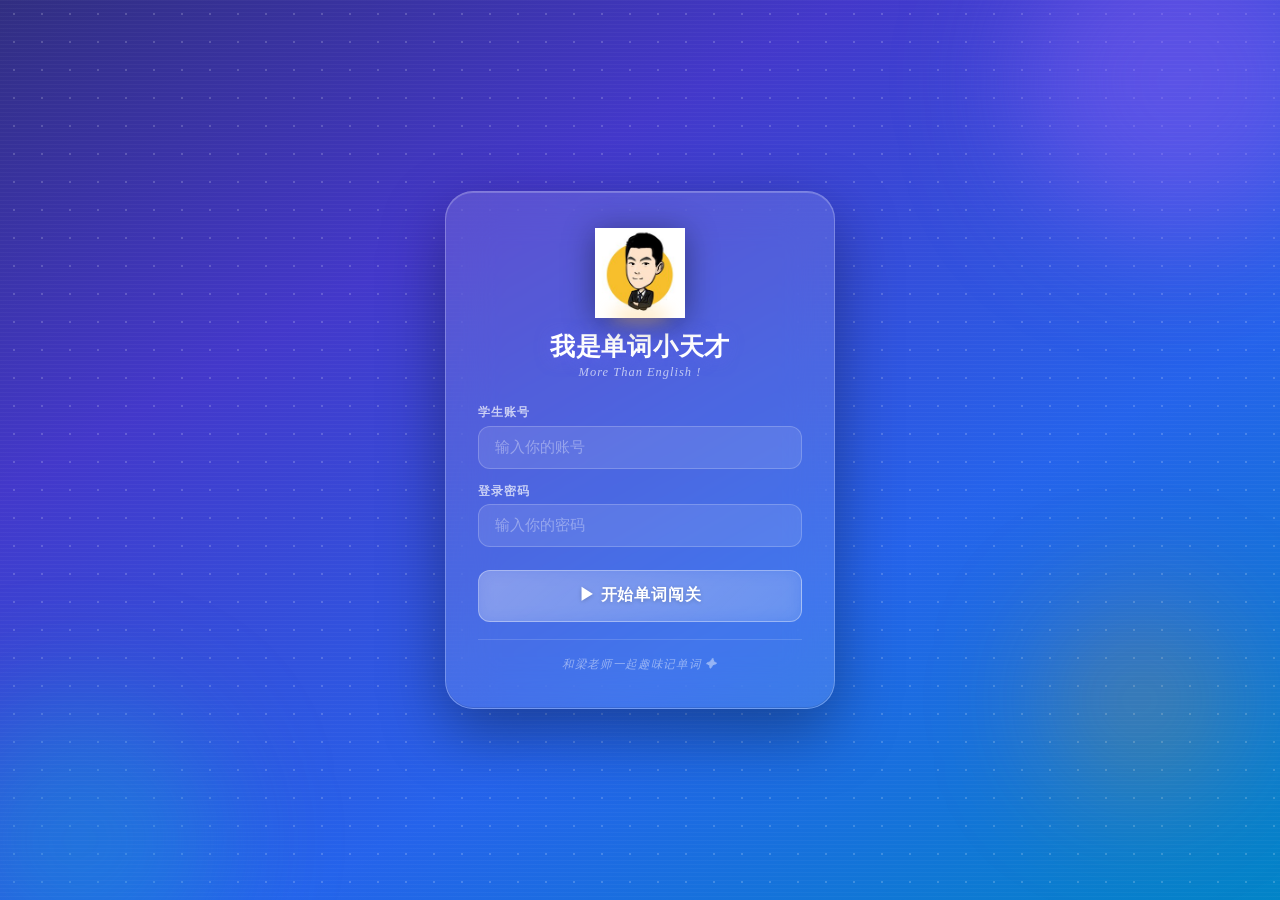
==== commit 753e55fd: "Add files via upload" ====
--- a/index.html
+++ b/index.html
@@ -920,6 +920,14 @@
 // NCE2 Irregular Verbs
 var NCE2_IRREGULAR = [{"v1":{"forms":["be"],"phonetic":"","accepts":["be"]},"v2":{"forms":["was"],"phonetic":"","accepts":["was","were"]},"v2_alt":{"forms":["were"],"phonetic":"wɜː"},"v3":{"forms":["been"],"phonetic":"","accepts":["been"]},"meaning":"是、在","v2_alt_form":"were"},{"v1":{"forms":["do"],"phonetic":"","accepts":["do"]},"v2":{"forms":["did"],"phonetic":"","accepts":["did"]},"v2_alt":null,"v3":{"forms":["done"],"phonetic":"dʌn","accepts":["done"]},"meaning":"做；助动词"},{"v1":{"forms":["say"],"phonetic":"","accepts":["say"]},"v2":{"forms":["said"],"phonetic":"","accepts":["said"]},"v2_alt":null,"v3":{"forms":["said"],"phonetic":"","accepts":["said"]},"meaning":"说"},{"v1":{"forms":["say"],"phonetic":"","accepts":["say"]},"v2":{"forms":["sed"],"phonetic":"","accepts":["sed"]},"v2_alt":null,"v3":{"forms":["sed"],"phonetic":"","accepts":["sed"]},"meaning":"说"},{"v1":{"forms":["go"],"phonetic":"","accepts":["go"]},"v2":{"forms":["went"],"phonetic":"","accepts":["went"]},"v2_alt":null,"v3":{"forms":["gone"],"phonetic":"ɡɒn","accepts":["gone"]},"meaning":"走"},{"v1":{"forms":["lose"],"phonetic":"","accepts":["lose"]},"v2":{"forms":["lost"],"phonetic":"","accepts":["lost"]},"v2_alt":null,"v3":{"forms":["lost"],"phonetic":"","accepts":["lost"]},"meaning":"丢失"},{"v1":{"forms":["see"],"phonetic":"","accepts":["see"]},"v2":{"forms":["saw"],"phonetic":"","accepts":["saw"]},"v2_alt":null,"v3":{"forms":["seen"],"phonetic":"","accepts":["seen"]},"meaning":"看见"},{"v1":{"forms":["understand"],"phonetic":"","accepts":["understand"]},"v2":{"forms":["understood"],"phonetic":"","accepts":["understood"]},"v2_alt":null,"v3":{"forms":["understood"],"phonetic":"","accepts":["understood"]},"meaning":"理解"},{"v1":{"forms":["speak"],"phonetic":"","accepts":["speak"]},"v2":{"forms":["spoke"],"phonetic":"","accepts":["spoke"]},"v2_alt":null,"v3":{"forms":["spoken"],"phonetic":"","accepts":["spoken"]},"meaning":"说"},{"v1":{"forms":["put"],"phonetic":"","accepts":["put"]},"v2":{"forms":["put"],"phonetic":"","accepts":["put"]},"v2_alt":null,"v3":{"forms":["put"],"phonetic":"","accepts":["put"]},"meaning":"放"},{"v1":{"forms":["take"],"phonetic":"","accepts":["take"]},"v2":{"forms":["took"],"phonetic":"","accepts":["took"]},"v2_alt":null,"v3":{"forms":["taken"],"phonetic":"","accepts":["taken"]},"meaning":"拿"},{"v1":{"forms":["find"],"phonetic":"","accepts":["find"]},"v2":{"forms":["found"],"phonetic":"","accepts":["found"]},"v2_alt":null,"v3":{"forms":["found"],"phonetic":"","accepts":["found"]},"meaning":"找到"},{"v1":{"forms":["read"],"phonetic":"riːd","accepts":["read"]},"v2":{"forms":["read"],"phonetic":"","accepts":["read"]},"v2_alt":null,"v3":{"forms":["read"],"phonetic":"","accepts":["read"]},"meaning":"读、读到（得知）"},{"v1":{"forms":["read"],"phonetic":"riːd","accepts":["read"]},"v2":{"forms":["red"],"phonetic":"","accepts":["red"]},"v2_alt":null,"v3":{"forms":["red"],"phonetic":"","accepts":["red"]},"meaning":"读、读到（得知）"},{"v1":{"forms":["cut"],"phonetic":"","accepts":["cut"]},"v2":{"forms":["cut"],"phonetic":"","accepts":["cut"]},"v2_alt":null,"v3":{"forms":["cut"],"phonetic":"","accepts":["cut"]},"meaning":"切、割"},{"v1":{"forms":["eat"],"phonetic":"","accepts":["eat"]},"v2":{"forms":["ate"],"phonetic":"","accepts":["ate"]},"v2_alt":null,"v3":{"forms":["eaten"],"phonetic":"","accepts":["eaten"]},"meaning":"吃"},{"v1":{"forms":["give"],"phonetic":"","accepts":["give"]},"v2":{"forms":["gave"],"phonetic":"","accepts":["gave"]},"v2_alt":null,"v3":{"forms":["given"],"phonetic":"","accepts":["given"]},"meaning":"给"},{"v1":{"forms":["drink"],"phonetic":"","accepts":["drink"]},"v2":{"forms":["drank"],"phonetic":"","accepts":["drank"]},"v2_alt":null,"v3":{"forms":["drunk"],"phonetic":"","accepts":["drunk"]},"meaning":"喝"},{"v1":{"forms":["meet"],"phonetic":"","accepts":["meet"]},"v2":{"forms":["met"],"phonetic":"","accepts":["met"]},"v2_alt":null,"v3":{"forms":["met"],"phonetic":"","accepts":["met"]},"meaning":"遇见"},{"v1":{"forms":["swim"],"phonetic":"","accepts":["swim"]},"v2":{"forms":["swam"],"phonetic":"","accepts":["swam"]},"v2_alt":null,"v3":{"forms":["swum"],"phonetic":"","accepts":["swum"]},"meaning":"游泳"},{"v1":{"forms":["buy"],"phonetic":"","accepts":["buy"]},"v2":{"forms":["bought"],"phonetic":"bɔːt","accepts":["bought"]},"v2_alt":null,"v3":{"forms":["bought"],"phonetic":"bɔːt","accepts":["bought"]},"meaning":"买"},{"v1":{"forms":["have"],"phonetic":"","accepts":["have"]},"v2":{"forms":["had"],"phonetic":"","accepts":["had"]},"v2_alt":null,"v3":{"forms":["had"],"phonetic":"","accepts":["had"]},"meaning":"拥有、吃（喝、从事）；助动词"},{"v1":{"forms":["wear"],"phonetic":"","accepts":["wear"]},"v2":{"forms":["wore"],"phonetic":"","accepts":["wore"]},"v2_alt":null,"v3":{"forms":["worn"],"phonetic":"","accepts":["worn"]},"meaning":"穿"},{"v1":{"forms":["get"],"phonetic":"","accepts":["get"]},"v2":{"forms":["got"],"phonetic":"","accepts":["got"]},"v2_alt":null,"v3":{"forms":["got"],"phonetic":"","accepts":["got","gotten"]},"meaning":"获得"},{"v1":{"forms":["leave"],"phonetic":"","accepts":["leave"]},"v2":{"forms":["left"],"phonetic":"","accepts":["left"]},"v2_alt":null,"v3":{"forms":["left"],"phonetic":"","accepts":["left"]},"meaning":"离开、遗留"},{"v1":{"forms":["bring"],"phonetic":"","accepts":["bring"]},"v2":{"forms":["brought"],"phonetic":"brɔːt","accepts":["brought"]},"v2_alt":null,"v3":{"forms":["brought"],"phonetic":"brɔːt","accepts":["brought"]},"meaning":"带来"},{"v1":{"forms":["drive"],"phonetic":"","accepts":["drive"]},"v2":{"forms":["drove"],"phonetic":"drəʊv","accepts":["drove"]},"v2_alt":null,"v3":{"forms":["driven"],"phonetic":"ˈdrɪvn","accepts":["driven"]},"meaning":"开车"},{"v1":{"forms":["hear"],"phonetic":"","accepts":["hear"]},"v2":{"forms":["heard"],"phonetic":"hɜːd","accepts":["heard"]},"v2_alt":null,"v3":{"forms":["heard"],"phonetic":"hɜːd","accepts":["heard"]},"meaning":"听见"},{"v1":{"forms":["make"],"phonetic":"","accepts":["make"]},"v2":{"forms":["made"],"phonetic":"","accepts":["made"]},"v2_alt":null,"v3":{"forms":["made"],"phonetic":"","accepts":["made"]},"meaning":"做"},{"v1":{"forms":["send"],"phonetic":"","accepts":["send"]},"v2":{"forms":["sent"],"phonetic":"","accepts":["sent"]},"v2_alt":null,"v3":{"forms":["sent"],"phonetic":"","accepts":["sent"]},"meaning":"送"},{"v1":{"forms":["sweep"],"phonetic":"","accepts":["sweep"]},"v2":{"forms":["swept"],"phonetic":"","accepts":["swept"]},"v2_alt":null,"v3":{"forms":["swept"],"phonetic":"","accepts":["swept"]},"meaning":"扫"},{"v1":{"forms":["tell"],"phonetic":"","accepts":["tell"]},"v2":{"forms":["told"],"phonetic":"","accepts":["told"]},"v2_alt":null,"v3":{"forms":["told"],"phonetic":"","accepts":["told"]},"meaning":"告诉"},{"v1":{"forms":["sell"],"phonetic":"","accepts":["sell"]},"v2":{"forms":["sold"],"phonetic":"","accepts":["sold"]},"v2_alt":null,"v3":{"forms":["sold"],"phonetic":"","accepts":["sold"]},"meaning":"卖"},{"v1":{"forms":["cost"],"phonetic":"","accepts":["cost"]},"v2":{"forms":["cost"],"phonetic":"","accepts":["cost"]},"v2_alt":null,"v3":{"forms":["cost"],"phonetic":"","accepts":["cost"]},"meaning":"花费"},{"v1":{"forms":["set"],"phonetic":"","accepts":["set"]},"v2":{"forms":["set"],"phonetic":"","accepts":["set"]},"v2_alt":null,"v3":{"forms":["set"],"phonetic":"","accepts":["set"]},"meaning":"设置"},{"v1":{"forms":["shut"],"phonetic":"","accepts":["shut"]},"v2":{"forms":["shut"],"phonetic":"","accepts":["shut"]},"v2_alt":null,"v3":{"forms":["shut"],"phonetic":"","accepts":["shut"]},"meaning":"关"},{"v1":{"forms":["come"],"phonetic":"","accepts":["come"]},"v2":{"forms":["came"],"phonetic":"","accepts":["came"]},"v2_alt":null,"v3":{"forms":["come"],"phonetic":"","accepts":["come"]},"meaning":"来"},{"v1":{"forms":["rise"],"phonetic":"","accepts":["rise"]},"v2":{"forms":["rose"],"phonetic":"","accepts":["rose"]},"v2_alt":null,"v3":{"forms":["risen"],"phonetic":"ˈrɪzn","accepts":["risen"]},"meaning":"升起"},{"v1":{"forms":["fly"],"phonetic":"","accepts":["fly"]},"v2":{"forms":["flew"],"phonetic":"fluː","accepts":["flew"]},"v2_alt":null,"v3":{"forms":["flown"],"phonetic":"fləʊn","accepts":["flown"]},"meaning":"飞"},{"v1":{"forms":["catch"],"phonetic":"","accepts":["catch"]},"v2":{"forms":["caught"],"phonetic":"kɔːt","accepts":["caught"]},"v2_alt":null,"v3":{"forms":["caught"],"phonetic":"kɔːt","accepts":["caught"]},"meaning":"抓住、赶上"},{"v1":{"forms":["fall"],"phonetic":"","accepts":["fall"]},"v2":{"forms":["fell"],"phonetic":"","accepts":["fell"]},"v2_alt":null,"v3":{"forms":["fallen"],"phonetic":"","accepts":["fallen"]},"meaning":"落下、跌倒"},{"v1":{"forms":["hurt"],"phonetic":"","accepts":["hurt"]},"v2":{"forms":["hurt"],"phonetic":"","accepts":["hurt"]},"v2_alt":null,"v3":{"forms":["hurt"],"phonetic":"","accepts":["hurt"]},"meaning":"伤害"},{"v1":{"forms":["write"],"phonetic":"","accepts":["write"]},"v2":{"forms":["wrote"],"phonetic":"","accepts":["wrote"]},"v2_alt":null,"v3":{"forms":["written"],"phonetic":"ˈrɪtn","accepts":["written"]},"meaning":"写"},{"v1":{"forms":["spell"],"phonetic":"","accepts":["spell"]},"v2":{"forms":["spelt"],"phonetic":"","accepts":["spelt"]},"v2_alt":null,"v3":{"forms":["spelt"],"phonetic":"","accepts":["spelt"]},"meaning":"拼写"},{"v1":{"forms":["spell"],"phonetic":"","accepts":["spell"]},"v2":{"forms":["spelled"],"phonetic":"","accepts":["spelled"]},"v2_alt":null,"v3":{"forms":["spelled"],"phonetic":"","accepts":["spelled"]},"meaning":"拼写"},{"v1":{"forms":["ring"],"phonetic":"","accepts":["ring"]},"v2":{"forms":["rang"],"phonetic":"","accepts":["rang"]},"v2_alt":null,"v3":{"forms":["rung"],"phonetic":"","accepts":["rung"]},"meaning":"（钟、铃、电话等）响"},{"v1":{"forms":["forget"],"phonetic":"","accepts":["forget"]},"v2":{"forms":["forgot"],"phonetic":"","accepts":["forgot"]},"v2_alt":null,"v3":{"forms":["forgotten [英]","forgot [美]"],"phonetic":"","accepts":["forgotten [英]","forgot [美]"]},"meaning":"忘记"},{"v1":{"forms":["grow"],"phonetic":"","accepts":["grow"]},"v2":{"forms":["grew"],"phonetic":"ɡruː","accepts":["grew"]},"v2_alt":null,"v3":{"forms":["grown"],"phonetic":"","accepts":["grown"]},"meaning":"生长"},{"v1":{"forms":["mean"],"phonetic":"","accepts":["mean"]},"v2":{"forms":["meant"],"phonetic":"","accepts":["meant"]},"v2_alt":null,"v3":{"forms":["meant"],"phonetic":"","accepts":["meant"]},"meaning":"意味着"},{"v1":{"forms":["mean"],"phonetic":"","accepts":["mean"]},"v2":{"forms":["ment"],"phonetic":"","accepts":["ment"]},"v2_alt":null,"v3":{"forms":["ment"],"phonetic":"","accepts":["ment"]},"meaning":"意味着"},{"v1":{"forms":["overtake"],"phonetic":"","accepts":["overtake"]},"v2":{"forms":["overtook"],"phonetic":"","accepts":["overtook"]},"v2_alt":null,"v3":{"forms":["overtaken"],"phonetic":"","accepts":["overtaken"]},"meaning":"超车"},{"v1":{"forms":["win"],"phonetic":"","accepts":["win"]},"v2":{"forms":["won"],"phonetic":"","accepts":["won"]},"v2_alt":null,"v3":{"forms":["won"],"phonetic":"","accepts":["won"]},"meaning":"赢"},{"v1":{"forms":["throw"],"phonetic":"","accepts":["throw"]},"v2":{"forms":["threw"],"phonetic":"θruː","accepts":["threw"]},"v2_alt":null,"v3":{"forms":["thrown"],"phonetic":"","accepts":["thrown"]},"meaning":"扔"},{"v1":{"forms":["can"],"phonetic":"","accepts":["can"]},"v2":{"forms":["could"],"phonetic":"","accepts":["could"]},"v2_alt":null,"v3":{"forms":["/"],"phonetic":"","accepts":["/"]},"meaning":"能"},{"v1":{"forms":["will"],"phonetic":"","accepts":["will"]},"v2":{"forms":["would"],"phonetic":"","accepts":["would"]},"v2_alt":null,"v3":{"forms":["/"],"phonetic":"","accepts":["/"]},"meaning":"将要"},{"v1":{"forms":["may"],"phonetic":"","accepts":["may"]},"v2":{"forms":["might"],"phonetic":"","accepts":["might"]},"v2_alt":null,"v3":{"forms":["/"],"phonetic":"","accepts":["/"]},"meaning":"可以"},{"v1":{"forms":["must"],"phonetic":"","accepts":["must"]},"v2":{"forms":["had to"],"phonetic":"","accepts":["had to"]},"v2_alt":null,"v3":{"forms":["/"],"phonetic":"","accepts":["/"]},"meaning":"必须"},{"v1":{"forms":["bear"],"phonetic":"","accepts":["bear"]},"v2":{"forms":["bore"],"phonetic":"","accepts":["bore"]},"v2_alt":null,"v3":{"forms":["borne"],"phonetic":"","accepts":["borne"]},"meaning":"容忍"},{"v1":{"forms":["bear"],"phonetic":"","accepts":["bear"]},"v2":{"forms":["bore"],"phonetic":"","accepts":["bore"]},"v2_alt":null,"v3":{"forms":["born"],"phonetic":"","accepts":["born"]},"meaning":"出生于"},{"v1":{"forms":["build"],"phonetic":"","accepts":["build"]},"v2":{"forms":["built"],"phonetic":"","accepts":["built"]},"v2_alt":null,"v3":{"forms":["built"],"phonetic":"","accepts":["built"]},"meaning":"建造"},{"v1":{"forms":["spoil"],"phonetic":"","accepts":["spoil"]},"v2":{"forms":["spoiled"],"phonetic":"","accepts":["spoiled"]},"v2_alt":null,"v3":{"forms":["spoiled"],"phonetic":"","accepts":["spoiled"]},"meaning":"破坏、糟蹋"},{"v1":{"forms":["spoil"],"phonetic":"","accepts":["spoil"]},"v2":{"forms":["spoilt [英]"],"phonetic":"","accepts":["spoilt [英]"]},"v2_alt":null,"v3":{"forms":["spoilt [英]"],"phonetic":"","accepts":["spoilt [英]"]},"meaning":"破坏、糟蹋"},{"v1":{"forms":["lend"],"phonetic":"","accepts":["lend"]},"v2":{"forms":["lent"],"phonetic":"","accepts":["lent"]},"v2_alt":null,"v3":{"forms":["lent"],"phonetic":"","accepts":["lent"]},"meaning":"借给"},{"v1":{"forms":["think"],"phonetic":"","accepts":["think"]},"v2":{"forms":["thought"],"phonetic":"θɔːt","accepts":["thought"]},"v2_alt":null,"v3":{"forms":["thought"],"phonetic":"θɔːt","accepts":["thought"]},"meaning":"想、思考"},{"v1":{"forms":["spend"],"phonetic":"","accepts":["spend"]},"v2":{"forms":["spent"],"phonetic":"","accepts":["spent"]},"v2_alt":null,"v3":{"forms":["spent"],"phonetic":"","accepts":["spent"]},"meaning":"花费"},{"v1":{"forms":["begin"],"phonetic":"","accepts":["begin"]},"v2":{"forms":["began"],"phonetic":"","accepts":["began"]},"v2_alt":null,"v3":{"forms":["begun"],"phonetic":"","accepts":["begun"]},"meaning":"开始"},{"v1":{"forms":["show"],"phonetic":"","accepts":["show"]},"v2":{"forms":["showed"],"phonetic":"","accepts":["showed"]},"v2_alt":null,"v3":{"forms":["shown"],"phonetic":"","accepts":["shown"]},"meaning":"展示"},{"v1":{"forms":["fight"],"phonetic":"","accepts":["fight"]},"v2":{"forms":["fought"],"phonetic":"","accepts":["fought"]},"v2_alt":null,"v3":{"forms":["fought"],"phonetic":"","accepts":["fought"]},"meaning":"战斗"},{"v1":{"forms":["burn"],"phonetic":"","accepts":["burn"]},"v2":{"forms":["burnt"],"phonetic":"","accepts":["burnt"]},"v2_alt":null,"v3":{"forms":["burnt"],"phonetic":"","accepts":["burnt"]},"meaning":"烧"},{"v1":{"forms":["burn"],"phonetic":"","accepts":["burn"]},"v2":{"forms":["burned"],"phonetic":"","accepts":["burned"]},"v2_alt":null,"v3":{"forms":["burned"],"phonetic":"","accepts":["burned"]},"meaning":"烧"},{"v1":{"forms":["begin"],"phonetic":"","accepts":["begin"]},"v2":{"forms":["began"],"phonetic":"","accepts":["began"]},"v2_alt":null,"v3":{"forms":["begun"],"phonetic":"","accepts":["begun"]},"meaning":"开始"},{"v1":{"forms":["stand"],"phonetic":"","accepts":["stand"]},"v2":{"forms":["stood"],"phonetic":"","accepts":["stood"]},"v2_alt":null,"v3":{"forms":["stood"],"phonetic":"","accepts":["stood"]},"meaning":"站"},{"v1":{"forms":["sing"],"phonetic":"","accepts":["sing"]},"v2":{"forms":["sang"],"phonetic":"","accepts":["sang"]},"v2_alt":null,"v3":{"forms":["sung"],"phonetic":"","accepts":["sung"]},"meaning":"唱歌"},{"v1":{"forms":["break"],"phonetic":"","accepts":["break"]},"v2":{"forms":["broke"],"phonetic":"","accepts":["broke"]},"v2_alt":null,"v3":{"forms":["broken"],"phonetic":"","accepts":["broken"]},"meaning":"打破"},{"v1":{"forms":["hit"],"phonetic":"","accepts":["hit"]},"v2":{"forms":["hit"],"phonetic":"","accepts":["hit"]},"v2_alt":null,"v3":{"forms":["hit"],"phonetic":"","accepts":["hit"]},"meaning":"击打"},{"v1":{"forms":["steal"],"phonetic":"","accepts":["steal"]},"v2":{"forms":["stole"],"phonetic":"","accepts":["stole"]},"v2_alt":null,"v3":{"forms":["stolen"],"phonetic":"","accepts":["stolen"]},"meaning":"偷"},{"v1":{"forms":["wake"],"phonetic":"","accepts":["wake"]},"v2":{"forms":["woke"],"phonetic":"","accepts":["woke"]},"v2_alt":null,"v3":{"forms":["woken"],"phonetic":"","accepts":["woken"]},"meaning":"醒"},{"v1":{"forms":["run"],"phonetic":"","accepts":["run"]},"v2":{"forms":["ran"],"phonetic":"","accepts":["ran"]},"v2_alt":null,"v3":{"forms":["run"],"phonetic":"","accepts":["run"]},"meaning":"跑"},{"v1":{"forms":["keep"],"phonetic":"","accepts":["keep"]},"v2":{"forms":["kept"],"phonetic":"","accepts":["kept"]},"v2_alt":null,"v3":{"forms":["kept"],"phonetic":"","accepts":["kept"]},"meaning":"保留，保管"},{"v1":{"forms":["strike"],"phonetic":"","accepts":["strike"]},"v2":{"forms":["struck"],"phonetic":"","accepts":["struck"]},"v2_alt":null,"v3":{"forms":["struck"],"phonetic":"","accepts":["struck"]},"meaning":"击打"},{"v1":{"forms":["pay"],"phonetic":"","accepts":["pay"]},"v2":{"forms":["paid"],"phonetic":"","accepts":["paid"]},"v2_alt":null,"v3":{"forms":["paid"],"phonetic":"","accepts":["paid"]},"meaning":"付钱"},{"v1":{"forms":["learn"],"phonetic":"","accepts":["learn"]},"v2":{"forms":["learned"],"phonetic":"","accepts":["learned"]},"v2_alt":null,"v3":{"forms":["learned"],"phonetic":"","accepts":["learned"]},"meaning":"学习"},{"v1":{"forms":["learn"],"phonetic":"","accepts":["learn"]},"v2":{"forms":["learnt"],"phonetic":"","accepts":["learnt"]},"v2_alt":null,"v3":{"forms":["learnt"],"phonetic":"","accepts":["learnt"]},"meaning":"学习"},{"v1":{"forms":["sit"],"phonetic":"","accepts":["sit"]},"v2":{"forms":["sat"],"phonetic":"","accepts":["sat"]},"v2_alt":null,"v3":{"forms":["sat"],"phonetic":"","accepts":["sat"]},"meaning":"坐"},{"v1":{"forms":["feel"],"phonetic":"","accepts":["feel"]},"v2":{"forms":["felt"],"phonetic":"","accepts":["felt"]},"v2_alt":null,"v3":{"forms":["felt"],"phonetic":"","accepts":["felt"]},"meaning":"感觉、感到"},{"v1":{"forms":["dream"],"phonetic":"","accepts":["dream"]},"v2":{"forms":["dreamed"],"phonetic":"","accepts":["dreamed"]},"v2_alt":null,"v3":{"forms":["dreamed"],"phonetic":"","accepts":["dreamed"]},"meaning":"做梦、梦想"},{"v1":{"forms":["dream"],"phonetic":"","accepts":["dream"]},"v2":{"forms":["dreamt"],"phonetic":"","accepts":["dreamt"]},"v2_alt":null,"v3":{"forms":["dreamt"],"phonetic":"","accepts":["dreamt"]},"meaning":"做梦、梦想"},{"v1":{"forms":["withdraw"],"phonetic":"","accepts":["withdraw"]},"v2":{"forms":["withdrew"],"phonetic":"","accepts":["withdrew"]},"v2_alt":null,"v3":{"forms":["withdrawn"],"phonetic":"","accepts":["withdrawn"]},"meaning":"取钱"},{"v1":{"forms":["hang"],"phonetic":"","accepts":["hang"]},"v2":{"forms":["hung"],"phonetic":"","accepts":["hung"]},"v2_alt":null,"v3":{"forms":["hung"],"phonetic":"","accepts":["hung"]},"meaning":"悬挂"},{"v1":{"forms":["hang"],"phonetic":"","accepts":["hang"]},"v2":{"forms":["hanged"],"phonetic":"","accepts":["hanged"]},"v2_alt":null,"v3":{"forms":["hanged"],"phonetic":"","accepts":["hanged"]},"meaning":"绞死"},{"v1":{"forms":["deal"],"phonetic":"","accepts":["deal"]},"v2":{"forms":["dealt"],"phonetic":"","accepts":["dealt"]},"v2_alt":null,"v3":{"forms":["dealt"],"phonetic":"","accepts":["dealt"]},"meaning":"对待、处理"},{"v1":{"forms":["smell"],"phonetic":"","accepts":["smell"]},"v2":{"forms":["smelled"],"phonetic":"","accepts":["smelled"]},"v2_alt":null,"v3":{"forms":["smelled"],"phonetic":"","accepts":["smelled"]},"meaning":"闻"},{"v1":{"forms":["smell"],"phonetic":"","accepts":["smell"]},"v2":{"forms":["smelt [英]"],"phonetic":"","accepts":["smelt [英]"]},"v2_alt":null,"v3":{"forms":["smelt [英]"],"phonetic":"","accepts":["smelt [英]"]},"meaning":"闻"},{"v1":{"forms":["creep"],"phonetic":"","accepts":["creep"]},"v2":{"forms":["crept"],"phonetic":"","accepts":["crept"]},"v2_alt":null,"v3":{"forms":["crept"],"phonetic":"","accepts":["crept"]},"meaning":"爬行"},{"v1":{"forms":["sleep"],"phonetic":"","accepts":["sleep"]},"v2":{"forms":["slept"],"phonetic":"","accepts":["slept"]},"v2_alt":null,"v3":{"forms":["slept"],"phonetic":"","accepts":["slept"]},"meaning":"睡觉"},{"v1":{"forms":["leap"],"phonetic":"","accepts":["leap"]},"v2":{"forms":["leapt [英]"],"phonetic":"","accepts":["leapt [英]"]},"v2_alt":null,"v3":{"forms":["leapt [英]"],"phonetic":"","accepts":["leapt [英]"]},"meaning":"跳跃、跳起"},{"v1":{"forms":["leap"],"phonetic":"","accepts":["leap"]},"v2":{"forms":["leaped [美]"],"phonetic":"","accepts":["leaped [美]"]},"v2_alt":null,"v3":{"forms":["leaped [美]"],"phonetic":"","accepts":["leaped [美]"]},"meaning":"跳跃、跳起"},{"v1":{"forms":["wind"],"phonetic":"waɪnd","accepts":["wind"]},"v2":{"forms":["wound"],"phonetic":"waʊnd","accepts":["wound"]},"v2_alt":null,"v3":{"forms":["wound"],"phonetic":"","accepts":["wound"]},"meaning":"蜿蜒"},{"v1":{"forms":["ride"],"phonetic":"","accepts":["ride"]},"v2":{"forms":["rode"],"phonetic":"","accepts":["rode"]},"v2_alt":null,"v3":{"forms":["ridden"],"phonetic":"","accepts":["ridden"]},"meaning":"骑车、骑马"},{"v1":{"forms":["shake"],"phonetic":"","accepts":["shake"]},"v2":{"forms":["shook"],"phonetic":"","accepts":["shook"]},"v2_alt":null,"v3":{"forms":["shaken"],"phonetic":"","accepts":["shaken"]},"meaning":"摇动、抖动、颤动"},{"v1":{"forms":["blow"],"phonetic":"","accepts":["blow"]},"v2":{"forms":["blew"],"phonetic":"","accepts":["blew"]},"v2_alt":null,"v3":{"forms":["blown"],"phonetic":"","accepts":["blown"]},"meaning":"吹"},{"v1":{"forms":["become"],"phonetic":"","accepts":["become"]},"v2":{"forms":["became"],"phonetic":"","accepts":["became"]},"v2_alt":null,"v3":{"forms":["become"],"phonetic":"","accepts":["become"]},"meaning":"变成"},{"v1":{"forms":["choose"],"phonetic":"","accepts":["choose"]},"v2":{"forms":["chose"],"phonetic":"","accepts":["chose"]},"v2_alt":null,"v3":{"forms":["chosen"],"phonetic":"","accepts":["chosen"]},"meaning":"选择"},{"v1":{"forms":["know"],"phonetic":"","accepts":["know"]},"v2":{"forms":["knew"],"phonetic":"njuː","accepts":["knew"]},"v2_alt":null,"v3":{"forms":["known"],"phonetic":"","accepts":["known"]},"meaning":"知道、懂得"},{"v1":{"forms":["hold"],"phonetic":"","accepts":["hold"]},"v2":{"forms":["held"],"phonetic":"","accepts":["held"]},"v2_alt":null,"v3":{"forms":["held"],"phonetic":"","accepts":["held"]},"meaning":"举办"},{"v1":{"forms":["burst"],"phonetic":"","accepts":["burst"]},"v2":{"forms":["burst"],"phonetic":"","accepts":["burst"]},"v2_alt":null,"v3":{"forms":["burst"],"phonetic":"","accepts":["burst"]},"meaning":"突然爆发"},{"v1":{"forms":["lie"],"phonetic":"","accepts":["lie"]},"v2":{"forms":["lay"],"phonetic":"","accepts":["lay"]},"v2_alt":null,"v3":{"forms":["lain"],"phonetic":"","accepts":["lain"]},"meaning":"处于、躺"},{"v1":{"forms":["sink"],"phonetic":"","accepts":["sink"]},"v2":{"forms":["sank"],"phonetic":"","accepts":["sank"]},"v2_alt":null,"v3":{"forms":["sunk"],"phonetic":"","accepts":["sunk"]},"meaning":"沉没"},{"v1":{"forms":["rebuild"],"phonetic":"","accepts":["rebuild"]},"v2":{"forms":["rebuilt"],"phonetic":"","accepts":["rebuilt"]},"v2_alt":null,"v3":{"forms":["rebuilt"],"phonetic":"","accepts":["rebuilt"]},"meaning":"重建"},{"v1":{"forms":["forbid"],"phonetic":"","accepts":["forbid"]},"v2":{"forms":["forbade"],"phonetic":"","accepts":["forbade"]},"v2_alt":null,"v3":{"forms":["fobidden"],"phonetic":"","accepts":["fobidden"]},"meaning":"禁止"},{"v1":{"forms":["lead"],"phonetic":"","accepts":["lead"]},"v2":{"forms":["led"],"phonetic":"","accepts":["led"]},"v2_alt":null,"v3":{"forms":["led"],"phonetic":"","accepts":["led"]},"meaning":"引导"},{"v1":{"forms":["lay"],"phonetic":"","accepts":["lay"]},"v2":{"forms":["laid"],"phonetic":"","accepts":["laid"]},"v2_alt":null,"v3":{"forms":["laid"],"phonetic":"","accepts":["laid"]},"meaning":"摆放、产卵"},{"v1":{"forms":["beat"],"phonetic":"","accepts":["beat"]},"v2":{"forms":["beat"],"phonetic":"","accepts":["beat"]},"v2_alt":null,"v3":{"forms":["beaten"],"phonetic":"","accepts":["beaten"]},"meaning":"打败"},{"v1":{"forms":["dig"],"phonetic":"","accepts":["dig"]},"v2":{"forms":["dug"],"phonetic":"","accepts":["dug"]},"v2_alt":null,"v3":{"forms":["dug"],"phonetic":"","accepts":["dug"]},"meaning":"挖"},{"v1":{"forms":["speed"],"phonetic":"","accepts":["speed"]},"v2":{"forms":["sped"],"phonetic":"","accepts":["sped"]},"v2_alt":null,"v3":{"forms":["sped"],"phonetic":"","accepts":["sped"]},"meaning":"疾驰"},{"v1":{"forms":["speed"],"phonetic":"","accepts":["speed"]},"v2":{"forms":["speeded"],"phonetic":"","accepts":["speeded"]},"v2_alt":null,"v3":{"forms":["speeded"],"phonetic":"","accepts":["speeded"]},"meaning":"疾驰"},{"v1":{"forms":["draw"],"phonetic":"","accepts":["draw"]},"v2":{"forms":["drew"],"phonetic":"","accepts":["drew"]},"v2_alt":null,"v3":{"forms":["drawn"],"phonetic":"","accepts":["drawn"]},"meaning":"画、移动"},{"v1":{"forms":["let"],"phonetic":"","accepts":["let"]},"v2":{"forms":["let"],"phonetic":"","accepts":["let"]},"v2_alt":null,"v3":{"forms":["let"],"phonetic":"","accepts":["let"]},"meaning":"让"},{"v1":{"forms":["spellbind"],"phonetic":"","accepts":["spellbind"]},"v2":{"forms":["spellbound"],"phonetic":"","accepts":["spellbound"]},"v2_alt":null,"v3":{"forms":["spellbound"],"phonetic":"","accepts":["spellbound"]},"meaning":"迷住"},{"v1":{"forms":["kneel"],"phonetic":"","accepts":["kneel"]},"v2":{"forms":["knelt"],"phonetic":"","accepts":["knelt"]},"v2_alt":null,"v3":{"forms":["knelt"],"phonetic":"","accepts":["knelt"]},"meaning":"跪下"},{"v1":{"forms":["kneel"],"phonetic":"","accepts":["kneel"]},"v2":{"forms":["kneeled [尤美]"],"phonetic":"","accepts":["kneeled [尤美]"]},"v2_alt":null,"v3":{"forms":["kneeled [尤美]"],"phonetic":"","accepts":["kneeled [尤美]"]},"meaning":"跪下"},{"v1":{"forms":["hide"],"phonetic":"","accepts":["hide"]},"v2":{"forms":["hid"],"phonetic":"","accepts":["hid"]},"v2_alt":null,"v3":{"forms":["hidden"],"phonetic":"","accepts":["hidden"]},"meaning":"藏"},{"v1":{"forms":["stick"],"phonetic":"","accepts":["stick"]},"v2":{"forms":["stuck"],"phonetic":"","accepts":["stuck"]},"v2_alt":null,"v3":{"forms":["stuck"],"phonetic":"","accepts":["stuck"]},"meaning":"粘、黏"},{"v1":{"forms":["light"],"phonetic":"","accepts":["light"]},"v2":{"forms":["lit"],"phonetic":"","accepts":["lit"]},"v2_alt":null,"v3":{"forms":["lit"],"phonetic":"","accepts":["lit"]},"meaning":"点燃"},{"v1":{"forms":["light"],"phonetic":"","accepts":["light"]},"v2":{"forms":["lighted"],"phonetic":"","accepts":["lighted"]},"v2_alt":null,"v3":{"forms":["lighted"],"phonetic":"","accepts":["lighted"]},"meaning":"点燃"},{"v1":{"forms":["swing"],"phonetic":"","accepts":["swing"]},"v2":{"forms":["swung"],"phonetic":"","accepts":["swung"]},"v2_alt":null,"v3":{"forms":["swung"],"phonetic":"","accepts":["swung"]},"meaning":"转向"},{"v1":{"forms":["awake"],"phonetic":"","accepts":["awake"]},"v2":{"forms":["awoke"],"phonetic":"","accepts":["awoke"]},"v2_alt":null,"v3":{"forms":["awoken"],"phonetic":"","accepts":["awoken"]},"meaning":"弄醒"},{"v1":{"forms":["behold"],"phonetic":"","accepts":["behold"]},"v2":{"forms":["beheld"],"phonetic":"","accepts":["beheld"]},"v2_alt":null,"v3":{"forms":["beheld"],"phonetic":"","accepts":["beheld"]},"meaning":"看、看见【文，旧】"},{"v1":{"forms":["bend"],"phonetic":"","accepts":["bend"]},"v2":{"forms":["bent"],"phonetic":"","accepts":["bent"]},"v2_alt":null,"v3":{"forms":["bent"],"phonetic":"","accepts":["bent"]},"meaning":"弯曲"},{"v1":{"forms":["bet"],"phonetic":"","accepts":["bet"]},"v2":{"forms":["bet"],"phonetic":"","accepts":["bet"]},"v2_alt":null,"v3":{"forms":["bet"],"phonetic":"","accepts":["bet"]},"meaning":"打赌"},{"v1":{"forms":["bleed"],"phonetic":"","accepts":["bleed"]},"v2":{"forms":["bled"],"phonetic":"","accepts":["bled"]},"v2_alt":null,"v3":{"forms":["bled"],"phonetic":"","accepts":["bled"]},"meaning":"流血"},{"v1":{"forms":["broadcast"],"phonetic":"","accepts":["broadcast"]},"v2":{"forms":["broadcast"],"phonetic":"","accepts":["broadcast"]},"v2_alt":null,"v3":{"forms":["broadcast"],"phonetic":"","accepts":["broadcast"]},"meaning":"广播"},{"v1":{"forms":["cast"],"phonetic":"","accepts":["cast"]},"v2":{"forms":["cast"],"phonetic":"","accepts":["cast"]},"v2_alt":null,"v3":{"forms":["cast"],"phonetic":"","accepts":["cast"]},"meaning":"投射"},{"v1":{"forms":["dive"],"phonetic":"","accepts":["dive"]},"v2":{"forms":["dived","dove [美]"],"phonetic":"","accepts":["dived","dove [美]"]},"v2_alt":null,"v3":{"forms":["dived"],"phonetic":"","accepts":["dived"]},"meaning":"潜水"},{"v1":{"forms":["feed"],"phonetic":"","accepts":["feed"]},"v2":{"forms":["fed"],"phonetic":"","accepts":["fed"]},"v2_alt":null,"v3":{"forms":["fed"],"phonetic":"","accepts":["fed"]},"meaning":"喂养"},{"v1":{"forms":["flee"],"phonetic":"","accepts":["flee"]},"v2":{"forms":["fled"],"phonetic":"","accepts":["fled"]},"v2_alt":null,"v3":{"forms":["fled"],"phonetic":"","accepts":["fled"]},"meaning":"迅速离开、逃跑"},{"v1":{"forms":["forgive"],"phonetic":"","accepts":["forgive"]},"v2":{"forms":["forgave"],"phonetic":"","accepts":["forgave"]},"v2_alt":null,"v3":{"forms":["forgiven"],"phonetic":"","accepts":["forgiven"]},"meaning":"原谅"},{"v1":{"forms":["lean"],"phonetic":"","accepts":["lean"]},"v2":{"forms":["leaned"],"phonetic":"","accepts":["leaned"]},"v2_alt":null,"v3":{"forms":["leaned"],"phonetic":"","accepts":["leaned"]},"meaning":"倾斜"},{"v1":{"forms":["lean"],"phonetic":"","accepts":["lean"]},"v2":{"forms":["leant [英]"],"phonetic":"","accepts":["leant [英]"]},"v2_alt":null,"v3":{"forms":["leant [英]"],"phonetic":"","accepts":["leant [英]"]},"meaning":"倾斜"},{"v1":{"forms":["mistake"],"phonetic":"","accepts":["mistake"]},"v2":{"forms":["mistook"],"phonetic":"","accepts":["mistook"]},"v2_alt":null,"v3":{"forms":["mistaken"],"phonetic":"","accepts":["mistaken"]},"meaning":"误解、误认为"},{"v1":{"forms":["output"],"phonetic":"","accepts":["output"]},"v2":{"forms":["output"],"phonetic":"","accepts":["output"]},"v2_alt":null,"v3":{"forms":["output"],"phonetic":"","accepts":["output"]},"meaning":"输出"},{"v1":{"forms":["overcome"],"phonetic":"","accepts":["overcome"]},"v2":{"forms":["overcame"],"phonetic":"","accepts":["overcame"]},"v2_alt":null,"v3":{"forms":["overcome"],"phonetic":"","accepts":["overcome"]},"meaning":"克服"},{"v1":{"forms":["oversleep"],"phonetic":"","accepts":["oversleep"]},"v2":{"forms":["overslept"],"phonetic":"","accepts":["overslept"]},"v2_alt":null,"v3":{"forms":["overslept"],"phonetic":"","accepts":["overslept"]},"meaning":"睡过头"},{"v1":{"forms":["quit"],"phonetic":"","accepts":["quit"]},"v2":{"forms":["quit"],"phonetic":"","accepts":["quit"]},"v2_alt":null,"v3":{"forms":["quit"],"phonetic":"","accepts":["quit"]},"meaning":"放弃"},{"v1":{"forms":["quit"],"phonetic":"","accepts":["quit"]},"v2":{"forms":["quitted [英]"],"phonetic":"","accepts":["quitted [英]"]},"v2_alt":null,"v3":{"forms":["quitted [英]"],"phonetic":"","accepts":["quitted [英]"]},"meaning":"放弃"},{"v1":{"forms":["seek"],"phonetic":"","accepts":["seek"]},"v2":{"forms":["sought"],"phonetic":"","accepts":["sought"]},"v2_alt":null,"v3":{"forms":["sought"],"phonetic":"","accepts":["sought"]},"meaning":"寻找"},{"v1":{"forms":["sew"],"phonetic":"","accepts":["sew"]},"v2":{"forms":["sewed"],"phonetic":"","accepts":["sewed"]},"v2_alt":null,"v3":{"forms":["sewn","sewed"],"phonetic":"","accepts":["sewn","sewed"]},"meaning":"缝"},{"v1":{"forms":["shine"],"phonetic":"","accepts":["shine"]},"v2":{"forms":["shone"],"phonetic":"","accepts":["shone"]},"v2_alt":null,"v3":{"forms":["shone"],"phonetic":"","accepts":["shone"]},"meaning":"发光、照耀"},{"v1":{"forms":["shine"],"phonetic":"","accepts":["shine"]},"v2":{"forms":["shined"],"phonetic":"","accepts":["shined"]},"v2_alt":null,"v3":{"forms":["shined"],"phonetic":"","accepts":["shined"]},"meaning":"照向、擦亮"},{"v1":{"forms":["shoot"],"phonetic":"","accepts":["shoot"]},"v2":{"forms":["shot"],"phonetic":"","accepts":["shot"]},"v2_alt":null,"v3":{"forms":["shot"],"phonetic":"","accepts":["shot"]},"meaning":"射击、打猎、投篮、射门"},{"v1":{"forms":["slide"],"phonetic":"","accepts":["slide"]},"v2":{"forms":["slid"],"phonetic":"","accepts":["slid"]},"v2_alt":null,"v3":{"forms":["slid"],"phonetic":"","accepts":["slid"]},"meaning":"滑行、滑动"},{"v1":{"forms":["sow"],"phonetic":"","accepts":["sow"]},"v2":{"forms":["sowed"],"phonetic":"","accepts":["sowed"]},"v2_alt":null,"v3":{"forms":["sown","sowed"],"phonetic":"","accepts":["sown","sowed"]},"meaning":"播种"},{"v1":{"forms":["spill"],"phonetic":"","accepts":["spill"]},"v2":{"forms":["spilled"],"phonetic":"","accepts":["spilled"]},"v2_alt":null,"v3":{"forms":["spilled"],"phonetic":"","accepts":["spilled"]},"meaning":"溢、洒"},{"v1":{"forms":["spill"],"phonetic":"","accepts":["spill"]},"v2":{"forms":["spilt"],"phonetic":"","accepts":["spilt"]},"v2_alt":null,"v3":{"forms":["spilt"],"phonetic":"","accepts":["spilt"]},"meaning":"溢、洒"},{"v1":{"forms":["split"],"phonetic":"","accepts":["split"]},"v2":{"forms":["split"],"phonetic":"","accepts":["split"]},"v2_alt":null,"v3":{"forms":["split"],"phonetic":"","accepts":["split"]},"meaning":"裂开"},{"v1":{"forms":["spread"],"phonetic":"","accepts":["spread"]},"v2":{"forms":["spread"],"phonetic":"","accepts":["spread"]},"v2_alt":null,"v3":{"forms":["spread"],"phonetic":"","accepts":["spread"]},"meaning":"传播、延展"},{"v1":{"forms":["stride"],"phonetic":"","accepts":["stride"]},"v2":{"forms":["strode"],"phonetic":"","accepts":["strode"]},"v2_alt":null,"v3":{"forms":["/"],"phonetic":"","accepts":["/"]},"meaning":"大步走"},{"v1":{"forms":["string"],"phonetic":"","accepts":["string"]},"v2":{"forms":["strung"],"phonetic":"","accepts":["strung"]},"v2_alt":null,"v3":{"forms":["strung"],"phonetic":"","accepts":["strung"]},"meaning":"悬挂、串连"},{"v1":{"forms":["swell"],"phonetic":"","accepts":["swell"]},"v2":{"forms":["swelled"],"phonetic":"","accepts":["swelled"]},"v2_alt":null,"v3":{"forms":["swolen","swelled"],"phonetic":"","accepts":["swolen","swelled"]},"meaning":"肿胀"},{"v1":{"forms":["swing"],"phonetic":"","accepts":["swing"]},"v2":{"forms":["swung"],"phonetic":"","accepts":["swung"]},"v2_alt":null,"v3":{"forms":["swung"],"phonetic":"","accepts":["swung"]},"meaning":"摆动"},{"v1":{"forms":["undergo"],"phonetic":"","accepts":["undergo"]},"v2":{"forms":["undewent"],"phonetic":"","accepts":["undewent"]},"v2_alt":null,"v3":{"forms":["undergone"],"phonetic":"","accepts":["undergone"]},"meaning":"经历"},{"v1":{"forms":["upset"],"phonetic":"","accepts":["upset"]},"v2":{"forms":["upset"],"phonetic":"","accepts":["upset"]},"v2_alt":null,"v3":{"forms":["upset"],"phonetic":"","accepts":["upset"]},"meaning":"使烦恼、打乱"},{"v1":{"forms":["weep"],"phonetic":"","accepts":["weep"]},"v2":{"forms":["wept"],"phonetic":"","accepts":["wept"]},"v2_alt":null,"v3":{"forms":["wept"],"phonetic":"","accepts":["wept"]},"meaning":"哭泣"}];
 
+// PEP Primary School Word Data
+var PEP_3A = {"1":[{"w":"ruler","p":"ˈruːlə(r)","m":"尺子"},{"w":"pencil","p":"ˈpensl","m":"铅笔"},{"w":"eraser","p":"ɪˈreɪzə(r)","m":"橡皮"},{"w":"crayon","p":"ˈkreɪɒn","m":"蜡笔"},{"w":"bag","p":"bæɡ","m":"包"},{"w":"pen","p":"pen","m":"钢笔"},{"w":"pencil box","p":"ˈpensl ˌbɒks","m":"铅笔盒"},{"w":"book","p":"bʊk","m":"书"},{"w":"no","p":"nəʊ","m":"不"},{"w":"your","p":"jɔː(r)","m":"你 (们) 的"},{"w":"red","p":"red","m":"红色；红色的"},{"w":"green","p":"ɡriːn","m":"绿色；绿色的"},{"w":"yellow","p":"ˈjeləʊ","m":"黄色；黄色的"},{"w":"blue","p":"bluː","m":"蓝色；蓝色的"},{"w":"black","p":"blæk","m":"黑色；黑色的"}],"2":[{"w":"brown","p":"braʊn","m":"棕色；棕色的"},{"w":"white","p":"waɪt","m":"白色；白色的"},{"w":"orange","p":"ˈɒrɪndʒ","m":"橙色；橙色的"},{"w":"OK","p":"əʊˈkeɪ","m":"好；行"},{"w":"mum","p":"mʌm","m":"妈妈 (美式英语:mom/mɒm/)"},{"w":"face","p":"feɪs","m":"脸"},{"w":"ear","p":"ɪə(r)","m":"耳朵"},{"w":"eye","p":"aɪ","m":"眼睛"},{"w":"nose","p":"nəʊz","m":"鼻子"},{"w":"mouth","p":"maʊθ","m":"嘴"},{"w":"arm","p":"ɑːm","m":"胳膊"},{"w":"hand","p":"hænd","m":"手"},{"w":"head","p":"hed","m":"头"},{"w":"body","p":"ˈbɒdi","m":"身体"},{"w":"leg","p":"leɡ","m":"腿"}],"3":[{"w":"foot","p":"fʊt","m":"脚"},{"w":"school","p":"skuːl","m":"学校"},{"w":"duck","p":"dʌk","m":"鸭子"},{"w":"pig","p":"pɪɡ","m":"猪"},{"w":"cat","p":"kæt","m":"猫"},{"w":"bear","p":"beə(r)","m":"熊"},{"w":"dog","p":"dɒɡ","m":"狗"},{"w":"elephant","p":"ˈelɪfənt","m":"大象"},{"w":"monkey","p":"ˈmʌŋki","m":"猴子"},{"w":"bird","p":"bɜːd","m":"鸟"},{"w":"tiger","p":"ˈtaɪɡə(r)","m":"老虎"},{"w":"panda","p":"ˈpændə","m":"大熊猫"},{"w":"zoo","p":"zuː","m":"动物园"},{"w":"funny","p":"ˈfʌni","m":"滑稽的；好笑的"},{"w":"bread","p":"bred","m":"面包"}],"4":[{"w":"juice","p":"dʒuːs","m":"果汁"},{"w":"egg","p":"eɡ","m":"蛋"},{"w":"milk","p":"mɪlk","m":"牛奶"},{"w":"water","p":"ˈwɔːtə(r)","m":"水"},{"w":"cake","p":"keɪk","m":"蛋糕"},{"w":"fish","p":"fɪʃ","m":"鱼肉；鱼"},{"w":"rice","p":"raɪs","m":"米饭"},{"w":"one","p":"wʌn","m":"一"},{"w":"two","p":"tuː","m":"二"},{"w":"three","p":"θriː","m":"三"},{"w":"four","p":"fɔː(r)","m":"四"},{"w":"five","p":"faɪv","m":"五"},{"w":"six","p":"sɪks","m":"六"},{"w":"seven","p":"ˈsevn","m":"七"},{"w":"eight","p":"eɪt","m":"八"}],"5":[{"w":"nine","p":"naɪn","m":"九"},{"w":"ten","p":"ten","m":"十"},{"w":"brother","p":"ˈbrʌðə(r)","m":"兄；弟"},{"w":"plate","p":"pleɪt","m":"盘子"}]};
+var PEP_3B = {"1":[{"w":"UK","p":"ˌjuː ˈkeɪ","m":"英国"},{"w":"Canada","p":"ˈkænədə","m":"加拿大"},{"w":"USA","p":"ˌjuː es ˈeɪ","m":"美国"},{"w":"China","p":"ˈtʃaɪnə","m":"中国"},{"w":"she","p":"ʃiː","m":"她"},{"w":"student","p":"ˈstjuːdnt","m":"学生"},{"w":"pupil","p":"ˈpjuːpl","m":"学生；(尤指)小学生"},{"w":"he","p":"hiː","m":"他"},{"w":"teacher","p":"ˈtiːtʃə(r)","m":"教师"},{"w":"boy","p":"bɔɪ","m":"男孩"},{"w":"and","p":"ənd","m":"和；与"},{"w":"girl","p":"ɡɜːl","m":"女孩"},{"w":"new","p":"njuː","m":"新的"},{"w":"friend","p":"frend","m":"朋友"},{"w":"today","p":"təˈdeɪ","m":"今天"}],"2":[{"w":"father","p":"ˈfɑːðə(r)","m":"父亲；爸爸"},{"w":"dad","p":"dæd","m":"(口语)爸爸；爹爹"},{"w":"man","p":"mæn","m":"男人"},{"w":"woman","p":"ˈwʊmən","m":"女人"},{"w":"mother","p":"ˈmʌðə(r)","m":"母亲；妈妈"},{"w":"sister","p":"ˈsɪstə(r)","m":"姐；妹"},{"w":"grandmother","p":"ˈɡrænmʌðə(r)","m":"(外)祖母；奶奶；外婆"},{"w":"grandma","p":"ˈɡrænmɑː","m":"(口语)(外)祖母；奶奶；外婆"},{"w":"grandfather","p":"ˈɡrænfɑːðə(r)","m":"(外)祖父；爷爷；外公"},{"w":"grandpa","p":"ˈɡrænpɑː","m":"(口语)(外)祖父；爷爷；外公"},{"w":"family","p":"ˈfæməli","m":"家；家庭"},{"w":"thin","p":"θɪn","m":"瘦的"},{"w":"fat","p":"fæt","m":"胖的；肥的"},{"w":"tall","p":"tɔːl","m":"高的"},{"w":"short","p":"ʃɔːt","m":"矮的；短的"}],"3":[{"w":"long","p":"lɒŋ","m":"长的"},{"w":"small","p":"smɔːl","m":"小的"},{"w":"big","p":"bɪɡ","m":"大的"},{"w":"giraffe","p":"dʒəˈrɑːf","m":"长颈鹿"},{"w":"so","p":"səʊ","m":"这么；那么"},{"w":"children","p":"ˈtʃɪldrən","m":"(child /tʃaɪld/的复数)儿童"},{"w":"tail","p":"teɪl","m":"尾巴"},{"w":"on","p":"ɒn","m":"在……上"},{"w":"in","p":"ɪn","m":"在……里"},{"w":"under","p":"ˈʌndə(r)","m":"在……下面"},{"w":"chair","p":"tʃeə(r)","m":"椅子"},{"w":"desk","p":"desk","m":"书桌"},{"w":"cap","p":"kæp","m":"帽子"},{"w":"ball","p":"bɔːl","m":"球"},{"w":"car","p":"kɑː(r)","m":"小汽车"}],"4":[{"w":"boat","p":"bəʊt","m":"小船"},{"w":"map","p":"mæp","m":"地图"},{"w":"toy","p":"tɔɪ","m":"玩具"},{"w":"box","p":"bɒks","m":"盒；箱"},{"w":"pear","p":"peə(r)","m":"梨"},{"w":"apple","p":"ˈæpl","m":"苹果"},{"w":"orange","p":"ˈɒrɪndʒ","m":"橙子"},{"w":"banana","p":"bəˈnɑːnə","m":"香蕉"},{"w":"watermelon","p":"ˈwɔːtəmelən","m":"西瓜"},{"w":"strawberry","p":"ˈstrɔːbəri","m":"草莓"},{"w":"grape","p":"ɡreɪp","m":"葡萄"},{"w":"buy","p":"baɪ","m":"买"},{"w":"fruit","p":"fruːt","m":"水果"},{"w":"eleven","p":"ɪˈlevn","m":"十一"},{"w":"twelve","p":"twelv","m":"十二"}],"5":[{"w":"thirteen","p":"ˌθɜːˈtiːn","m":"十三"},{"w":"fourteen","p":"ˌfɔːˈtiːn","m":"十四"},{"w":"fifteen","p":"ˌfɪfˈtiːn","m":"十五"},{"w":"sixteen","p":"ˌsɪksˈtiːn","m":"十六"},{"w":"seventeen","p":"ˌsevnˈtiːn","m":"十七"},{"w":"eighteen","p":"ˌeɪˈtiːn","m":"十八"},{"w":"nineteen","p":"ˌnaɪnˈtiːn","m":"十九"},{"w":"twenty","p":"ˈtwenti","m":"二十"},{"w":"kite","p":"kaɪt","m":"风筝"},{"w":"beautiful","p":"ˈbjuːtɪfl","m":"美丽的"}]};
+var PEP_4A = {"1":[{"w":"classroom","p":"ˈklɑːsruːm","m":"教室"},{"w":"window","p":"ˈwɪndəʊ","m":"窗户"},{"w":"blackboard","p":"ˈblækbɔːd","m":"黑板"},{"w":"light","p":"laɪt","m":"电灯"},{"w":"picture","p":"ˈpɪktʃə(r)","m":"图画"},{"w":"door","p":"dɔː(r)","m":"门"},{"w":"teacher's desk","p":"ˈtiːtʃə(r)z desk","m":"讲台"},{"w":"computer","p":"kəmˈpjuːtə(r)","m":"计算机"},{"w":"fan","p":"fæn","m":"风扇"},{"w":"wall","p":"wɔːl","m":"墙壁"},{"w":"floor","p":"flɔː(r)","m":"地板"},{"w":"really","p":"ˈrɪəli","m":"（表示兴趣或惊讶）真的"},{"w":"near","p":"nɪə(r)","m":"在…… 附近"},{"w":"clean","p":"kliːn","m":"打扫"},{"w":"help","p":"help","m":"帮助"}],"2":[{"w":"schoolbag","p":"ˈskuːlbæɡ","m":"书包"},{"w":"maths book","p":"mæθs bʊk","m":"数学书"},{"w":"English book","p":"ˈɪŋɡlɪʃ bʊk","m":"英语书"},{"w":"Chinese book","p":"ˌtʃaɪˈniːz bʊk","m":"语文书"},{"w":"storybook","p":"ˈstɔːribʊk","m":"故事书"},{"w":"candy","p":"ˈkændi","m":"糖果"},{"w":"notebook","p":"ˈnəʊtbʊk","m":"笔记本"},{"w":"toy","p":"tɔɪ","m":"玩具"},{"w":"key","p":"kiː","m":"钥匙"},{"w":"wow","p":"waʊ","m":"哇；呀"},{"w":"lost","p":"lɒst","m":"丢失（lose 的过去式形式）"},{"w":"so much","p":"səʊ mʌtʃ","m":"非常地"},{"w":"cute","p":"kjuːt","m":"可爱的"},{"w":"strong","p":"strɒŋ","m":"强壮的"},{"w":"friendly","p":"ˈfrendli","m":"友好的"}],"3":[{"w":"quiet","p":"ˈkwaɪət","m":"安静的"},{"w":"hair","p":"heə(r)","m":"头发"},{"w":"shoe","p":"ʃuː","m":"鞋"},{"w":"glasses","p":"ˈɡlɑːsɪz","m":"眼镜"},{"w":"his","p":"hɪz","m":"他的"},{"w":"or","p":"ɔː(r)","m":"或者"},{"w":"right","p":"raɪt","m":"正确的；对的"},{"w":"hat","p":"hæt","m":"（常指带檐的）帽子"},{"w":"her","p":"hə(r); hɜː(r)","m":"她的"},{"w":"bedroom","p":"ˈbedruːm","m":"卧室"},{"w":"living room","p":"ˈlɪvɪŋ ruːm","m":"客厅；起居室"},{"w":"study","p":"ˈstʌdi","m":"书房"},{"w":"kitchen","p":"ˈkɪtʃɪn","m":"厨房"},{"w":"bathroom","p":"ˈbɑːθruːm","m":"浴室；洗手间"},{"w":"bed","p":"bed","m":"床"}],"4":[{"w":"phone","p":"fəʊn","m":"电话"},{"w":"table","p":"ˈteɪbl","m":"桌子"},{"w":"sofa","p":"ˈsəʊfə","m":"长沙发"},{"w":"fridge","p":"frɪdʒ","m":"冰箱"},{"w":"find","p":"faɪnd","m":"找到"},{"w":"them","p":"ðəm","m":"他（她、它）们"},{"w":"beef","p":"biːf","m":"牛肉"},{"w":"chicken","p":"ˈtʃɪkɪn","m":"鸡肉"},{"w":"noodles","p":"ˈnuːdlz","m":"面条"},{"w":"soup","p":"suːp","m":"汤"},{"w":"vegetable","p":"ˈvedʒtəbl","m":"蔬菜"},{"w":"chopstick","p":"ˈtʃɒpstɪk","m":"筷子"},{"w":"bowl","p":"bəʊl","m":"碗"},{"w":"fork","p":"fɔːk","m":"餐叉"},{"w":"knife","p":"naɪf","m":"刀"}],"5":[{"w":"spoon","p":"spuːn","m":"勺"},{"w":"dinner","p":"ˈdɪnə(r)","m":"（中午或晚上吃的）正餐"},{"w":"ready","p":"ˈredi","m":"准备好"},{"w":"help yourself","p":"help jɔːˈself","m":"为（自己）取用"},{"w":"pass","p":"pɑːs","m":"给；递"},{"w":"try","p":"traɪ","m":"试；尝试"},{"w":"parents","p":"ˈpeərənts","m":"父母"},{"w":"cousin","p":"ˈkʌzn","m":"同辈表亲（或堂亲）"},{"w":"uncle","p":"ˈʌŋkl","m":"舅父；叔父；伯父；姑父；姨父"},{"w":"aunt","p":"ɑːnt","m":"姑母；姨母"},{"w":"baby brother","p":"ˈbeɪbi ˈbrʌðə(r)","m":"婴儿小弟弟"},{"w":"doctor","p":"ˈdɒktə(r)","m":"医生"},{"w":"cook","p":"kʊk","m":"厨师"},{"w":"driver","p":"ˈdraɪvə(r)","m":"司机"},{"w":"farmer","p":"ˈfɑːmə(r)","m":"农民"}],"6":[{"w":"nurse","p":"nɜːs","m":"护士"},{"w":"people","p":"ˈpiːpl","m":"人们"},{"w":"but","p":"bʌt","m":"但是"},{"w":"little","p":"ˈlɪtl","m":"小的"},{"w":"puppy","p":"ˈpʌpi","m":"小狗"},{"w":"football player","p":"ˈfʊtbɔːl ˈpleɪə(r)","m":"足球运动员"},{"w":"job","p":"dʒɒb","m":"工作"},{"w":"basketball","p":"ˈbɑːskɪtbɔːl","m":"篮球"}]};
+var PEP_4B = {"1":[{"w":"first floor","p":"fɜːst flɔː(r)","m":"一楼"},{"w":"second floor","p":"ˈsekənd flɔː(r)","m":"二楼"},{"w":"teachers' office","p":"ˈtiːtʃəz ˈɒfɪs","m":"教师办公室"},{"w":"library","p":"ˈlaɪbrəri","m":"图书馆"},{"w":"playground","p":"ˈpleɪɡraʊnd","m":"操场"},{"w":"computer room","p":"kəmˈpjuːtə(r) ruːm","m":"计算机房"},{"w":"art room","p":"ɑːt ruːm","m":"美术教室"},{"w":"music room","p":"ˈmjuːzɪk ruːm","m":"音乐教室"},{"w":"next to","p":"nekst tuː","m":"紧邻；在…… 近旁"},{"w":"homework","p":"ˈhəʊmwɜːk","m":"作业"},{"w":"class","p":"klɑːs","m":"班；班级"},{"w":"forty","p":"ˈfɔːti","m":"四十"},{"w":"way","p":"weɪ","m":"方向"},{"w":"breakfast","p":"ˈbrekfəst","m":"早餐；早饭"},{"w":"English class","p":"ˈɪŋɡlɪʃ klɑːs","m":"英语课"}],"2":[{"w":"lunch","p":"lʌntʃ","m":"午餐；午饭"},{"w":"music class","p":"ˈmjuːzɪk klɑːs","m":"音乐课"},{"w":"PE class","p":"ˌpiː ˈiː klɑːs","m":"体育课"},{"w":"get up","p":"ɡet ʌp","m":"起床"},{"w":"go to school","p":"ɡəʊ tuː skuːl","m":"去上学"},{"w":"go home","p":"ɡəʊ həʊm","m":"回家"},{"w":"go to bed","p":"ɡəʊ tuː bed","m":"上床睡觉"},{"w":"over","p":"ˈəʊvə(r)","m":"结束"},{"w":"now","p":"naʊ","m":"现在；目前"},{"w":"o'clock","p":"əˈklɒk","m":"（表示整点）…… 点钟"},{"w":"kid","p":"kɪd","m":"小孩"},{"w":"thirty","p":"ˈθɜːti","m":"三十"},{"w":"hurry up","p":"ˈhʌri ʌp","m":"快点"},{"w":"come on","p":"kʌm ɒn","m":"快；加油"},{"w":"just a minute","p":"dʒʌst ə ˈmɪnɪt","m":"稍等一会儿"}],"3":[{"w":"cold","p":"kəʊld","m":"寒冷的；冷的"},{"w":"cool","p":"kuːl","m":"凉的；凉爽的"},{"w":"warm","p":"wɔːm","m":"温暖的；暖和的"},{"w":"hot","p":"hɒt","m":"热的；烫的"},{"w":"sunny","p":"ˈsʌni","m":"阳光充足的"},{"w":"windy","p":"ˈwɪndi","m":"多风的；风大的"},{"w":"cloudy","p":"ˈklaʊdi","m":"阴天的；多云的"},{"w":"snowy","p":"ˈsnəʊi","m":"下雪（多）的"},{"w":"rainy","p":"ˈreɪni","m":"阴雨的；多雨的"},{"w":"outside","p":"ˌaʊtˈsaɪd","m":"在户外"},{"w":"be careful","p":"bi ˈkeəfl","m":"小心"},{"w":"weather","p":"ˈweðə(r)","m":"天气"},{"w":"New York","p":"njuː jɔːk","m":"纽约"},{"w":"how about …","p":"ˈhaʊ əˈbaʊt","m":"…… 怎么样？…… 情况如何？"},{"w":"degree","p":"dɪˈɡriː","m":"度；度数"}],"4":[{"w":"world","p":"wɜːld","m":"世界"},{"w":"London","p":"ˈlʌndən","m":"伦敦"},{"w":"Moscow","p":"ˈmɒskəʊ","m":"莫斯科"},{"w":"Singapore","p":"ˌsɪŋəˈpɔː(r)","m":"新加坡（市）"},{"w":"Sydney","p":"ˈsɪdni","m":"悉尼"},{"w":"fly","p":"flaɪ","m":"放（风筝等）"},{"w":"love","p":"lʌv","m":"（写信结尾的热情问候语）爱你的"},{"w":"tomato","p":"təˈmɑːtəʊ","m":"西红柿"},{"w":"potato","p":"pəˈteɪtəʊ","m":"马铃薯；土豆"},{"w":"green beans","p":"ɡriːn biːnz","m":"豆角；四季豆"},{"w":"carrot","p":"ˈkærət","m":"胡萝卜"},{"w":"horse","p":"hɔːs","m":"马"},{"w":"cow","p":"kaʊ","m":"母牛；奶牛"},{"w":"sheep","p":"ʃiːp","m":"羊；绵羊"},{"w":"hen","p":"hen","m":"母鸡"}],"5":[{"w":"these","p":"ðiːz","m":"（this 的复数形式）这些"},{"w":"yum","p":"jʌm","m":"（表示味道或气味非常好）"},{"w":"animal","p":"ˈænɪml","m":"兽；动物"},{"w":"those","p":"ðəʊz","m":"（that 的复数形式）那些"},{"w":"garden","p":"ˈɡɑːdn","m":"花园；菜园"},{"w":"farm","p":"fɑːm","m":"农场"},{"w":"goat","p":"ɡəʊt","m":"山羊"},{"w":"eat","p":"iːt","m":"吃"},{"w":"clothes","p":"kləʊðz","m":"衣服；服装"},{"w":"pants","p":"pænts","m":"裤子"},{"w":"dress","p":"dres","m":"连衣裙"},{"w":"skirt","p":"skɜːt","m":"女裙"},{"w":"coat","p":"kəʊt","m":"外衣；大衣"},{"w":"sweater","p":"ˈswetə(r)","m":"毛衣"},{"w":"sock","p":"sɒk","m":"短袜"}],"6":[{"w":"shorts","p":"ʃɔːts","m":"短裤"},{"w":"jacket","p":"ˈdʒækɪt","m":"夹克衫"},{"w":"shirt","p":"ʃɜːt","m":"（尤指男士）衬衫"},{"w":"yours","p":"jɔːz","m":"你的；你们的"},{"w":"whose","p":"huːz","m":"谁的"},{"w":"mine","p":"maɪn","m":"我的"},{"w":"pack","p":"pæk","m":"收拾（行李）"},{"w":"wait","p":"weɪt","m":"等待"},{"w":"glove","p":"ɡlʌv","m":"（分手指的）手套"},{"w":"scarf","p":"skɑːf","m":"围巾；披巾"},{"w":"umbrella","p":"ʌmˈbrelə","m":"伞；雨伞"},{"w":"sunglasses","p":"ˈsʌŋɡlɑːsɪz","m":"太阳镜"},{"w":"pretty","p":"ˈprɪti","m":"美观的；精致的"},{"w":"expensive","p":"ɪkˈspensɪv","m":"昂贵的；花钱多的"},{"w":"cheap","p":"tʃiːp","m":"花钱少的；便宜的"}],"7":[{"w":"nice","p":"naɪs","m":"好的"},{"w":"try on","p":"traɪ ɒn","m":"试穿"},{"w":"size","p":"saɪz","m":"尺码；号"},{"w":"of course","p":"ɒv kɔːs","m":"当然"},{"w":"too","p":"tuː","m":"太；过于"},{"w":"just","p":"dʒʌst","m":"正好；恰好"},{"w":"how much","p":"haʊ mʌtʃ","m":"多少钱"},{"w":"eighty","p":"ˈeɪti","m":"八十"},{"w":"dollar","p":"ˈdɒlə(r)","m":"元（美国、加拿大等国的货币单位）"},{"w":"sale","p":"seɪl","m":"特价销售；大减价"},{"w":"more","p":"mɔː(r)","m":"更多的"},{"w":"us","p":"əs; ʌs","m":"我们"}]};
+var PEP_5A = {"1":[{"w":"old","p":"əʊld","m":"老的；年纪大的"},{"w":"young","p":"jʌŋ","m":"年轻的；岁数不大的"},{"w":"kind","p":"kaɪnd","m":"体贴的；慈祥的；宽容的"},{"w":"strict","p":"strɪkt","m":"要求严格的；严厉的"},{"w":"polite","p":"pəˈlaɪt","m":"有礼貌的；客气的"},{"w":"hard-working","p":"ˌhɑːdˈwɜːkɪŋ","m":"工作努力的；辛勤的"},{"w":"helpful","p":"ˈhelpfl","m":"有用的；愿意帮忙的"},{"w":"clever","p":"ˈklevə(r)","m":"聪明的；聪颖的"},{"w":"shy","p":"ʃaɪ","m":"羞怯的；腼腆的；怕生的"},{"w":"know","p":"nəʊ","m":"知道；了解"},{"w":"our","p":"ˈaʊə(r)","m":"我们的"},{"w":"Ms","p":"mɪz","m":"（用于女子的姓氏或姓名倩，不指明婚否）女士"},{"w":"will","p":"wɪl","m":"（谈及将来）将要"},{"w":"sometimes","p":"ˈsʌmtaɪmz","m":"有时；间或"},{"w":"robot","p":"ˈrəʊbɒt","m":"机器人"}],"2":[{"w":"him","p":"hɪm","m":"（用作宾语或表语）他"},{"w":"speak","p":"spiːk","m":"会说；会讲（某种语言）；用（某种语言）说话"},{"w":"finish","p":"ˈfɪnɪʃ","m":"完成；做好"},{"w":"Monday","p":"ˈmʌndeɪ","m":"星期一"},{"w":"Tuesday","p":"ˈtjuːzdeɪ","m":"星期二"},{"w":"Wednesday","p":"ˈwenzdeɪ","m":"星期三"},{"w":"Thursday","p":"ˈθɜːzdeɪ","m":"星期四"},{"w":"Friday","p":"ˈfraɪdeɪ","m":"星期五"},{"w":"Saturday","p":"ˈsætədeɪ","m":"星期六"},{"w":"Sunday","p":"ˈsʌndeɪ","m":"星期日"},{"w":"weekend","p":"ˌwiːkˈend","m":"周末"},{"w":"wash","p":"wɒʃ","m":"洗"},{"w":"wash my clothes","p":"wɒʃ maɪ kləʊðz","m":"洗我的衣服"},{"w":"watch","p":"wɒtʃ","m":"看"},{"w":"watch TV","p":"wɒtʃ ˌtiːˈviː","m":"看电视"}],"3":[{"w":"do","p":"də; duː","m":"做；干"},{"w":"do homework","p":"duː ˈhəʊmwɜːk","m":"做作业"},{"w":"read","p":"riːd","m":"看；读"},{"w":"read books","p":"riːd bʊks","m":"看书"},{"w":"play","p":"pleɪ","m":"踢；玩；参加（体育运动）"},{"w":"play football","p":"pleɪ ˈfʊtbɔːl","m":"踢足球"},{"w":"cooking","p":"ˈkʊkɪŋ","m":"烹饪；烹调"},{"w":"often","p":"ˈɒfn","m":"时常；常常"},{"w":"park","p":"pɑːk","m":"公园"},{"w":"tired","p":"ˈtaɪəd","m":"疲倦的"},{"w":"sport","p":"spɔːt","m":"体育运动"},{"w":"play sports","p":"pleɪ spɔːts","m":"做体育运动"},{"w":"should","p":"ʃəd; ʃʊd","m":"（常用于纠正别人）应该，应当"},{"w":"every","p":"ˈevri","m":"每一个，每个"},{"w":"day","p":"deɪ","m":"一天；一日"}],"4":[{"w":"schedule","p":"ˈʃedjuːl","m":"工作计划；日程安排"},{"w":"sandwich","p":"ˈsænwɪtʃ","m":"三明治"},{"w":"salad","p":"ˈsæləd","m":"蔬菜沙拉；混合沙拉"},{"w":"hamburger","p":"ˈhæmbɜːɡə(r)","m":"汉堡包"},{"w":"ice cream","p":"ˌaɪs ˈkriːm","m":"冰激凌"},{"w":"tea","p":"tiː","m":"茶；茶水"},{"w":"fresh","p":"freʃ","m":"新鲜的；刚摘的"},{"w":"healthy","p":"ˈhelθi","m":"健康的"},{"w":"delicious","p":"dɪˈlɪʃəs","m":"美味的；可口的"},{"w":"hot","p":"hɒt","m":"辣的；辛辣的"},{"w":"sweet","p":"swiːt","m":"含糖的；甜的"},{"w":"drink","p":"drɪŋk","m":"喝；饮"},{"w":"thirsty","p":"ˈθɜːsti","m":"渴的；口渴的"},{"w":"favourite","p":"ˈfeɪvərɪt","m":"特别喜爱的"},{"w":"food","p":"fuːd","m":"食物"}],"5":[{"w":"Dear","p":"dɪə(r)","m":"（用于信函抬头的名字或头衔前）亲爱的"},{"w":"onion","p":"ˈʌnjən","m":"洋葱；葱头"},{"w":"sing","p":"sɪŋ","m":"唱；唱歌"},{"w":"song","p":"sɒŋ","m":"歌曲"},{"w":"sing English songs","p":"sɪŋ ˈɪŋɡlɪʃ sɒŋz","m":"唱英文歌曲"},{"w":"play the pipa","p":"pleɪ ðə ˈpiːpɑː","m":"弹琵琶"},{"w":"kung fu","p":"ˌkʌŋ ˈfuː","m":"功夫；武术"},{"w":"do kung fu","p":"duː ˌkʌŋ ˈfuː","m":"练武术"},{"w":"dance","p":"dɑːns","m":"跳舞"},{"w":"draw","p":"drɔː","m":"画"},{"w":"cartoon","p":"kɑːˈtuːn","m":"漫画"},{"w":"draw cartoons","p":"drɔː kɑːˈtuːnz","m":"画漫画"},{"w":"cook","p":"kʊk","m":"烹调；烹饪"},{"w":"swim","p":"swɪm","m":"游泳"},{"w":"play basketball","p":"pleɪ ˈbɑːskɪtbɔːl","m":"打篮球"}],"6":[{"w":"ping-pong","p":"ˈpɪŋpɒŋ","m":"乒乓球"},{"w":"play ping-pong","p":"pleɪ ˈpɪŋpɒŋ","m":"打乒乓球"},{"w":"speak English","p":"spiːk ˈɪŋɡlɪʃ","m":"说英语"},{"w":"we'll","p":"wiːl","m":"= we will"},{"w":"party","p":"ˈpɑːti","m":"聚会；派对"},{"w":"next","p":"nekst","m":"下一个的；紧接着的；接下来的"},{"w":"wonderful","p":"ˈwʌndəfl","m":"极好的；了不起的"},{"w":"learn","p":"lɜːn","m":"学；学习；学会"},{"w":"any","p":"ˈeni","m":"任何的；任一的"},{"w":"problem","p":"ˈprɒbləm","m":"问题"},{"w":"no problem","p":"nəʊ ˈprɒbləm","m":"没问题"},{"w":"want","p":"wɒnt","m":"要；想要"},{"w":"send","p":"send","m":"邮寄；发送"},{"w":"email","p":"ˈiːmeɪl","m":"电子邮件"},{"w":"at","p":"ət; æt","m":"（后面接邮件地址）"}],"7":[{"w":"clock","p":"klɒk","m":"时钟；钟"},{"w":"plant","p":"plɑːnt","m":"植物"},{"w":"bottle","p":"ˈbɒtl","m":"瓶子"},{"w":"water bottle","p":"ˈwɔːtə(r) ˈbɒtl","m":"水瓶"},{"w":"bike","p":"baɪk","m":"自行车；脚踏车"},{"w":"photo","p":"ˈfəʊtəʊ","m":"照片；相片"},{"w":"front","p":"frʌnt","m":"正面"},{"w":"in front of","p":"ɪn frʌnt əv","m":"在……前面"},{"w":"between","p":"bɪˈtwiːn","m":"在……中间"},{"w":"above","p":"əˈbʌv","m":"在上面（或向）……上面"},{"w":"beside","p":"bɪˈsaɪd","m":"在旁边（附近）"},{"w":"behind","p":"bɪˈhaɪnd","m":"在（或向）……后面"},{"w":"there","p":"ðeə(r)","m":"（表示存在或发生）"},{"w":"grandparent","p":"ˈɡrænpeərənt","m":"祖父；祖母；外祖父；外祖母"},{"w":"their","p":"ðeə(r)","m":"他们的；她们的；它们的"}],"8":[{"w":"house","p":"haʊs","m":"房屋；房子；住宅"},{"w":"lot","p":"lɒt","m":"大量；许多"},{"w":"lots of","p":"lɒts əv","m":"大量；许多"},{"w":"flower","p":"ˈflaʊə(r)","m":"花；花朵"},{"w":"move","p":"muːv","m":"搬家"},{"w":"dirty","p":"ˈdɜːti","m":"肮脏的"},{"w":"everywhere","p":"ˈevriweə(r)","m":"处处；到处"},{"w":"mouse","p":"maʊs","m":"老鼠"},{"w":"live","p":"lɪv","m":"住；居住"},{"w":"nature","p":"ˈneɪtʃə(r)","m":"自然界；大自然"},{"w":"forest","p":"ˈfɒrɪst","m":"森林；林区"},{"w":"river","p":"ˈrɪvə(r)","m":"河；江"},{"w":"lake","p":"leɪk","m":"湖；湖泊"},{"w":"mountain","p":"ˈmaʊntən","m":"高山；山岳"},{"w":"hill","p":"hɪl","m":"山丘；小山"}],"9":[{"w":"tree","p":"triː","m":"树；树木；乔木"},{"w":"bridge","p":"brɪdʒ","m":"桥"},{"w":"building","p":"ˈbɪldɪŋ","m":"建筑物；房子；楼房"},{"w":"village","p":"ˈvɪlɪdʒ","m":"村庄；村镇"},{"w":"boating","p":"ˈbəʊtɪŋ","m":"划船"},{"w":"go boating","p":"ɡəʊ ˈbəʊtɪŋ","m":"去划船"},{"w":"aren't","p":"ɑːnt","m":"= are not"},{"w":"rabbit","p":"ˈræbɪt","m":"兔；野兔"},{"w":"high","p":"haɪ","m":"高的"}]};
+var PEP_5B = {"1":[{"w":"eat breakfast","p":"iːt ˈbrekfəst","m":"吃早饭"},{"w":"have … class","p":"hæv klɑːs","m":"上……课"},{"w":"play sports","p":"pleɪ spɔːts","m":"进行体育运动"},{"w":"exercise","p":"ˈeksəsaɪz","m":"活动；运动"},{"w":"do morning exercises","p":"duː ˈmɔːnɪŋ ˈeksəsaɪz","m":"做早操"},{"w":"eat dinner","p":"iːt ˈdɪnə(r)","m":"吃晚饭"},{"w":"clean my room","p":"kliːn maɪ ruːm","m":"打扫我的房间"},{"w":"go for a walk","p":"ɡəʊ fɔː ə wɔːk","m":"散步"},{"w":"go shopping","p":"ɡəʊ ˈʃɒpɪŋ","m":"去买东西；购物"},{"w":"take","p":"teɪk","m":"学习；上（课）"},{"w":"dancing","p":"ˈdɑːnsɪŋ","m":"跳舞；舞蹈"},{"w":"take a dancing class","p":"teɪk ə ˈdɑːnsɪŋ klɑːs","m":"上舞蹈课"},{"w":"when","p":"wen","m":"什么时候；何时"},{"w":"after","p":"ˈɑːftə(r)","m":"在（时间）后"},{"w":"start","p":"stɑːt","m":"开始"}],"2":[{"w":"usually","p":"ˈjuːʒuəli","m":"通常地；惯常地"},{"w":"Spain","p":"speɪn","m":"西班牙"},{"w":"late","p":"leɪt","m":"晚；迟"},{"w":"a.m.","p":"ˌeɪ ˈem","m":"午前；上午"},{"w":"p.m.","p":"ˌpiː ˈem","m":"午后；下午"},{"w":"why","p":"waɪ","m":"为什么"},{"w":"shop","p":"ʃɒp","m":"去买东西；购物"},{"w":"work","p":"wɜːk","m":"工作"},{"w":"last","p":"lɑːst","m":"上一个的；刚过去的"},{"w":"sound","p":"saʊnd","m":"听起来好像"},{"w":"also","p":"ˈɔːlsəʊ","m":"还；也"},{"w":"busy","p":"ˈbɪzi","m":"忙的"},{"w":"need","p":"niːd","m":"需要"},{"w":"play","p":"pleɪ","m":"戏剧；剧本"},{"w":"letter","p":"ˈletə(r)","m":"信"}],"3":[{"w":"island","p":"ˈaɪlənd","m":"岛"},{"w":"always","p":"ˈɔːlweɪz","m":"总是；一直"},{"w":"cave","p":"keɪv","m":"山洞；洞穴"},{"w":"go swimming","p":"ɡəʊ ˈswɪmɪŋ","m":"去游泳"},{"w":"win","p":"wɪn","m":"获胜"},{"w":"spring","p":"sprɪŋ","m":"春天"},{"w":"summer","p":"ˈsʌmə(r)","m":"夏天"},{"w":"autumn","p":"ˈɔːtəm","m":"秋天"},{"w":"winter","p":"ˈwɪntə(r)","m":"冬天"},{"w":"season","p":"ˈsiːzn","m":"季节"},{"w":"picnic","p":"ˈpɪknɪk","m":"野餐"},{"w":"go on a picnic","p":"ɡəʊ ɒn ə ˈpɪknɪk","m":"去野餐"},{"w":"pick","p":"pɪk","m":"摘；采集"},{"w":"pick apples","p":"pɪk ˈæplz","m":"摘苹果"},{"w":"snowman","p":"ˈsnəʊmæn","m":"雪人"}],"4":[{"w":"make a snowman","p":"meɪk ə ˈsnəʊmæn","m":"堆雪人"},{"w":"go swimming","p":"ɡəʊ ˈswɪmɪŋ","m":"去游泳"},{"w":"which","p":"wɪtʃ","m":"哪一个"},{"w":"best","p":"best","m":"最；最高程度地"},{"w":"snow","p":"snəʊ","m":"雪"},{"w":"good job","p":"ɡʊd dʒɒb","m":"做得好"},{"w":"because","p":"bɪˈkɒz","m":"因为"},{"w":"vacation","p":"veɪˈkeɪʃn","m":"假期"},{"w":"all","p":"ɔːl","m":"全；完全"},{"w":"pink","p":"pɪŋk","m":"粉色；粉色的"},{"w":"lovely","p":"ˈlʌvli","m":"可爱的；美丽的"},{"w":"leaf","p":"liːf","m":"叶子（复数 leaves /liːvz/）"},{"w":"fall","p":"fɔːl","m":"落下；【美】秋天"},{"w":"paint","p":"peɪnt","m":"用颜料绘画"},{"w":"January","p":"ˈdʒænjuəri","m":"一月"}],"5":[{"w":"February","p":"ˈfebruəri","m":"二月"},{"w":"March","p":"mɑːtʃ","m":"三月"},{"w":"April","p":"ˈeɪprəl","m":"四月"},{"w":"May","p":"meɪ","m":"五月"},{"w":"June","p":"dʒuːn","m":"六月"},{"w":"July","p":"dʒuˈlaɪ","m":"七月"},{"w":"August","p":"ˈɔːɡəst","m":"八月"},{"w":"September","p":"sepˈtembə(r)","m":"九月"},{"w":"October","p":"ɒkˈtəʊbə(r)","m":"十月"},{"w":"November","p":"nəʊˈvembə(r)","m":"十一月"},{"w":"December","p":"dɪˈsembə(r)","m":"十二月"},{"w":"few","p":"fjuː","m":"不多；很少"},{"w":"a few","p":"ə fjuː","m":"一些"},{"w":"thing","p":"θɪŋ","m":"事情"},{"w":"meet","p":"miːt","m":"集会；开会"}],"6":[{"w":"sports meet","p":"spɔːts miːt","m":"运动会"},{"w":"trip","p":"trɪp","m":"旅行"},{"w":"year","p":"jɪə(r)","m":"年"},{"w":"plant","p":"plɑːnt","m":"种植"},{"w":"contest","p":"ˈkɒntest","m":"比赛；竞赛"},{"w":"labour","p":"ˈleɪbə(r)","m":"劳动"},{"w":"Labour Day","p":"ˈleɪbə(r) deɪ","m":"劳动节"},{"w":"the Great Wall","p":"ðə ɡreɪt wɔːl","m":"长城"},{"w":"national","p":"ˈnæʃnəl","m":"国家的"},{"w":"National Day","p":"ˈnæʃnəl deɪ","m":"国庆日"},{"w":"American","p":"əˈmerɪkən","m":"美国的"},{"w":"Thanksgiving","p":"ˌθæŋksˈɡɪvɪŋ","m":"感恩节"},{"w":"Christmas","p":"ˈkrɪsməs","m":"圣诞节"},{"w":"game","p":"ɡeɪm","m":"游戏"},{"w":"riddle","p":"ˈrɪdl","m":"谜；谜语"}],"7":[{"w":"act","p":"ækt","m":"扮演"},{"w":"act out","p":"ækt aʊt","m":"把……表演出来"},{"w":"RSVP","p":"ˌɑːr es viː piː","m":"（尤用于请柬）请赐复"},{"w":"by","p":"baɪ","m":"在……之前"},{"w":"first (1st)","p":"fɜːst","m":"第一（的）"},{"w":"second (2nd)","p":"ˈsekənd","m":"第二（的）"},{"w":"third (3rd)","p":"θɜːd","m":"第三（的）"},{"w":"fourth (4th)","p":"fɔːθ","m":"第四（的）"},{"w":"fifth (5th)","p":"fɪfθ","m":"第五（的）"},{"w":"twelfth (12th)","p":"twelfθ","m":"第十二（的）"},{"w":"twentieth (20th)","p":"ˈtwentiəθ","m":"第二十（的）"},{"w":"twenty-first (21st)","p":"ˌtwenti ˈfɜːst","m":"第二十一（的）"},{"w":"twenty-third (23rd)","p":"ˌtwenti ˈθɜːd","m":"第二十三（的）"},{"w":"thirtieth (30th)","p":"ˈθɜːtiəθ","m":"第三十（的）"},{"w":"other","p":"ˈʌðə(r)","m":"其他"}],"8":[{"w":"special","p":"ˈspeʃl","m":"特殊的；特别的"},{"w":"show","p":"ʃəʊ","m":"展览"},{"w":"festival","p":"ˈfestɪvl","m":"节日"},{"w":"kitten","p":"ˈkɪtn","m":"小猫"},{"w":"diary","p":"ˈdaɪəri","m":"日记"},{"w":"still","p":"stɪl","m":"仍然；依旧；还是"},{"w":"noise","p":"nɔɪz","m":"声音；响声；噪音"},{"w":"fur","p":"fɜː(r)","m":"（某些动物的）浓密的软毛"},{"w":"open","p":"ˈəʊpən","m":"开着的"},{"w":"walk","p":"wɔːk","m":"行走"},{"w":"yours","p":"jɔːz","m":"你（们）的"},{"w":"his","p":"hɪz","m":"他的"},{"w":"hers","p":"hɜːz","m":"她的"},{"w":"theirs","p":"ðeəz","m":"他们的；她们的；它们的"},{"w":"ours","p":"ˈaʊəz","m":"我们的"}],"9":[{"w":"climbing","p":"ˈklaɪmɪŋ","m":"（climb /ˈklaɪm/ 的 - ing 形式）（正在）攀登；攀爬"},{"w":"eating","p":"ˈiːtɪŋ","m":"（eat 的 - ing 形式）（正在）吃"},{"w":"playing","p":"ˈpleɪɪŋ","m":"（play 的 - ing 形式）（正在）玩耍"},{"w":"jumping","p":"ˈdʒʌmpɪŋ","m":"（jump /ˈdʒʌmp/ 的 - ing 形式）（正在）跳"},{"w":"drinking","p":"ˈdrɪŋkɪŋ","m":"（drink 的 - ing 形式）（正在）喝（水）"},{"w":"sleeping","p":"ˈsliːpɪŋ","m":"（sleep /ˈsliːp/ 的 - ing 形式）（正在）睡觉"},{"w":"each","p":"iːtʃ","m":"每一；各个"},{"w":"each other","p":"iːtʃ ˈʌðə(r)","m":"相互"},{"w":"excited","p":"ɪkˈsaɪtɪd","m":"兴奋的；激动的"},{"w":"like","p":"laɪk","m":"像……那样"},{"w":"doing morning exercises","p":"ˈduːɪŋ ˈmɔːnɪŋ ˈeksəsaɪz","m":"（正在）做早操"},{"w":"having … class","p":"ˈhævɪŋ klɑːs","m":"（正在）上……课"},{"w":"eating lunch","p":"ˈiːtɪŋ lʌntʃ","m":"（正在）吃午饭"},{"w":"reading a book","p":"ˈriːdɪŋ ə bʊk","m":"（正在）看书"},{"w":"listening to music","p":"ˈlɪsənɪŋ tuː ˈmjuːzɪk","m":"（正在）听音乐"}],"10":[{"w":"keep","p":"kiːp","m":"保持某种状态"},{"w":"keep to the right","p":"kiːp tuː ðə raɪt","m":"靠右"},{"w":"keep your desk clean","p":"kiː jɔː(r) desk kliːn","m":"保持你的课桌干净"},{"w":"talk quietly","p":"tɔːk ˈkwaɪətli","m":"小声讲话"},{"w":"turn","p":"tɜːn","m":"顺序"},{"w":"take turns","p":"teɪk tɜːnz","m":"按顺序来"},{"w":"bamboo","p":"bæmˈbuː","m":"竹子"},{"w":"its","p":"ɪts","m":"（指事物、动物或幼儿）它的；他的；她的"},{"w":"show","p":"ʃəʊ","m":"给人看"},{"w":"anything","p":"ˈeniθɪŋ","m":"任何事物"},{"w":"else","p":"els","m":"另外；其他"},{"w":"exhibition","p":"ˌeksɪˈbɪʃn","m":"展览"},{"w":"say","p":"seɪ","m":"说；讲"},{"w":"have a look","p":"hæv ə lʊk","m":"看一看"},{"w":"sushi","p":"ˈsuːʃi","m":"寿司"}],"11":[{"w":"teach","p":"tiːtʃ","m":"教"},{"w":"sure","p":"ʃʊə(r)","m":"（表示同意）当然"},{"w":"Canadian","p":"kəˈneɪdiən","m":"加拿大的"},{"w":"Spanish","p":"ˈspænɪʃ","m":"西班牙的"}]};
+
 const BOOKS_CONFIG = [
   { section:'📚 单元词书', books:[
     {id:'toefl_junior',icon:'🏆',title:'小托福核心词汇',desc:'TOEFL Junior 2057个核心词汇，共33单元',badge:'可用',badgeCls:'avail',units:33,wordData:WORD_DATA,quizMode:'choice'},
@@ -934,6 +942,14 @@
     {id:'fun_basketball',icon:'🏀',title:'篮球主题词汇',desc:'NBA球星、规则、技术动作相关英语词汇',badge:'即将上线',badgeCls:'fun',units:0,locked:true,fun:true},
     {id:'fun_football',icon:'⚽',title:'足球主题词汇',desc:'世界杯、足球场景、运动员词汇',badge:'即将上线',badgeCls:'fun',units:0,locked:true,fun:true},
     {id:'fun_food',icon:'🍜',title:'美食主题词汇',desc:'中西美食、餐厅场景、烹饪词汇',badge:'即将上线',badgeCls:'fun',units:0,locked:true,fun:true},
+  ]},
+  { section:'🏫 PEP人教版小学英语', books:[
+    {id:'pep_3a',icon:'📗',title:'PEP三年级上',desc:'PEP人教版三年级上册，共64个单词',badge:'可用',badgeCls:'avail',units:5,wordData:PEP_3A,quizMode:'spell'},
+    {id:'pep_3b',icon:'📘',title:'PEP三年级下',desc:'PEP人教版三年级下册，共70个单词',badge:'可用',badgeCls:'avail',units:5,wordData:PEP_3B,quizMode:'spell'},
+    {id:'pep_4a',icon:'📗',title:'PEP四年级上',desc:'PEP人教版四年级上册，共83个单词',badge:'可用',badgeCls:'avail',units:6,wordData:PEP_4A,quizMode:'spell'},
+    {id:'pep_4b',icon:'📘',title:'PEP四年级下',desc:'PEP人教版四年级下册，共102个单词',badge:'可用',badgeCls:'avail',units:7,wordData:PEP_4B,quizMode:'spell'},
+    {id:'pep_5a',icon:'📗',title:'PEP五年级上',desc:'PEP人教版五年级上册，共129个单词',badge:'可用',badgeCls:'avail',units:9,wordData:PEP_5A,quizMode:'spell'},
+    {id:'pep_5b',icon:'📘',title:'PEP五年级下',desc:'PEP人教版五年级下册，共154个单词',badge:'可用',badgeCls:'avail',units:11,wordData:PEP_5B,quizMode:'spell'},
   ]}
 ];
 const UNIT_META={1:62,2:63,3:61,4:64,5:63,6:63,7:64,8:64,9:61,10:63,11:61,12:62,13:62,14:60,15:63,16:63,17:62,18:59,19:63,20:63,21:62,22:63,23:64,24:62,25:62,26:63,27:62,28:63,29:63,30:61,31:63,32:63,33:60};
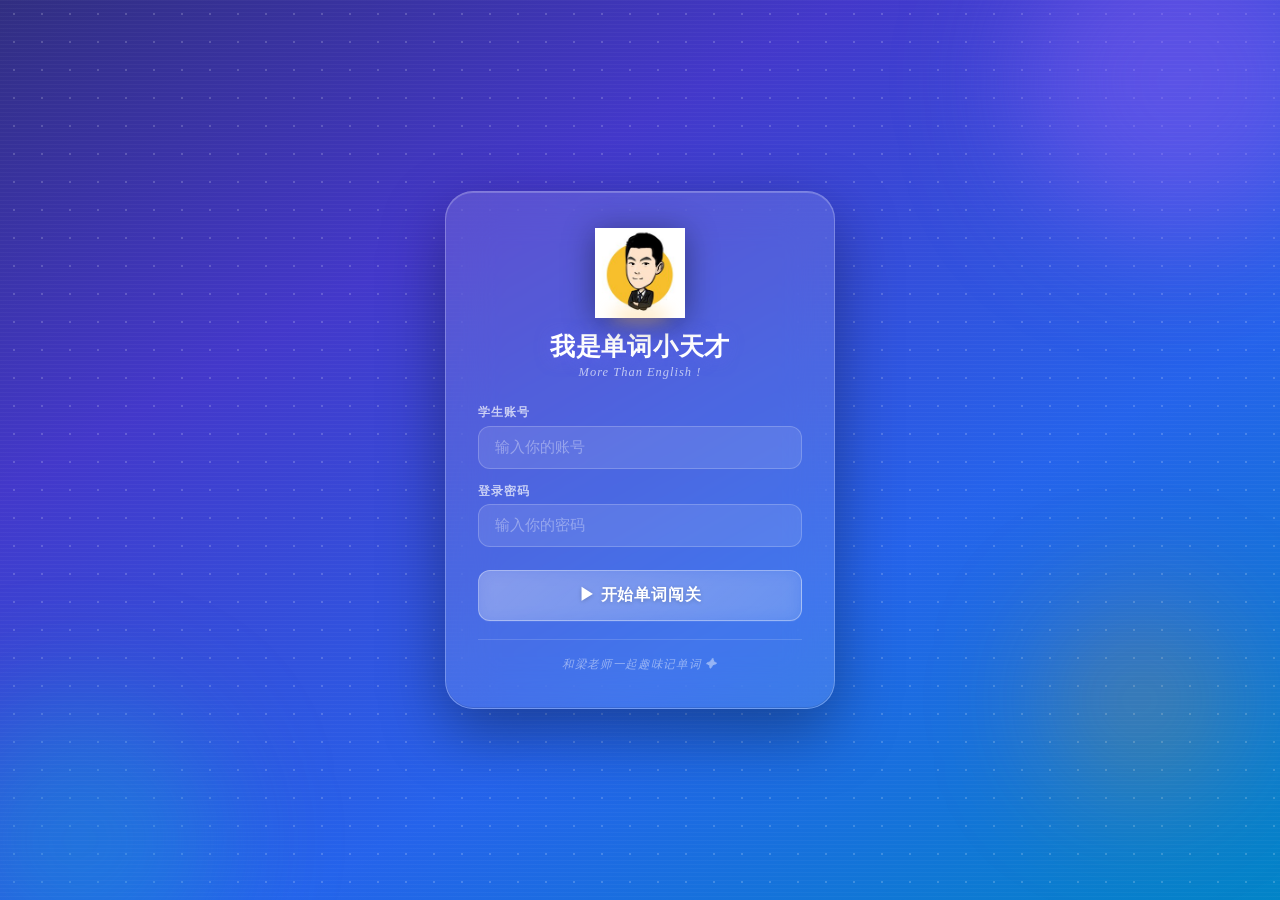
==== commit 140075e3: "Show mobile login status and connection timeouts" ====
--- a/index.html
+++ b/index.html
@@ -442,6 +442,7 @@
 .irreg-box.space{border:none;width:8px;pointer-events:none;}
 .irreg-box.given{border-bottom-color:rgba(255,255,255,0.3);color:rgba(255,255,255,0.7);}
 </style>
+<link rel="stylesheet" href="pk.css">
 </head>
 <body>
 
@@ -457,13 +458,13 @@
     <div id="login-form">
       <div class="form-group">
         <label>学生账号</label>
-        <input id="inp-name" type="text" placeholder="输入你的账号" required autocomplete="off">
+        <input id="inp-name" autocapitalize="none" autocorrect="off" spellcheck="false" type="text" placeholder="输入你的账号" required autocomplete="off">
       </div>
       <div class="form-group">
         <label>登录密码</label>
         <input id="inp-pwd" type="password" placeholder="输入你的密码" required autocomplete="off">
       </div>
-      <button class="btn-start" type="button" id="login-btn">▶ 开始单词闯关</button>
+      <button class="btn-start" type="button" id="login-btn">▶ 开始单词闯关</button><p id="login-status" role="status" aria-live="polite" style="font-size:14px;line-height:1.6;white-space:normal;color:#b45309;margin:12px 0 0"></p>
     </div>
     <div class="login-divider"></div>
     <div class="login-slogan">和梁老师一起趣味记单词 ✦</div>
@@ -2392,5 +2393,10 @@
     <div class="tp-lv" id="tp-lv">Lv.1 · 连对 1 题</div>
   </div>
 </div>
+<script src="data/shanghai-2027.js"></script>
+<script src="cloud-sync.js?v=20260920-mobile2" onerror="document.getElementById('login-status').textContent='登录组件未加载，请刷新网页，或用手机自带浏览器打开。';document.getElementById('login-btn').disabled=true;"></script>
+<script src="data/new-thinking.js"></script>
+<script src="pk-core.js"></script>
+<script src="pk-app.js"></script>
 </body>
-</html>+</html>
--- a/pk.css
+++ b/pk.css
@@ -0,0 +1,2 @@
+.pk{--ink:#213d35;--muted:#687d74;--green:#246b50;--lime:#d6ef82;--cream:#f8f9f2;--line:#dce4d9;color:var(--ink);font-family:ui-rounded,"PingFang SC","Microsoft YaHei",system-ui,sans-serif;background:var(--cream);min-height:100vh;padding:24px;box-sizing:border-box}.pk *{box-sizing:border-box}.pk [hidden]{display:none!important}.pk button,.pk input,.pk select{font:inherit}.pk button,.pk a.pk-button{cursor:pointer;min-height:44px;border:1px solid var(--line);border-radius:13px;padding:11px 19px;background:#fff;color:var(--ink);font-weight:650;text-decoration:none;display:inline-flex;align-items:center;justify-content:center;gap:7px}.pk button:hover,.pk a.pk-button:hover{border-color:var(--green);transform:translateY(-1px)}.pk button:focus-visible,.pk input:focus-visible,.pk select:focus-visible{outline:3px solid #b68c37;outline-offset:3px}.pk button:disabled{opacity:.5;cursor:default;transform:none}.pk button.primary{background:var(--green);color:white;border-color:var(--green)}.pk button.soft{background:var(--lime);border-color:var(--lime)}.pk input,.pk select{background:white;border:1px solid var(--line);border-radius:10px;padding:12px;color:var(--ink);max-width:100%}.pk input[type=checkbox]{width:19px;height:19px;accent-color:var(--green)}.pk .shell{max-width:1100px;margin:auto}.pk .top{display:flex;align-items:center;justify-content:space-between;gap:14px;margin-bottom:30px;flex-wrap:wrap}.pk .brand{display:flex;align-items:center;gap:12px;font-weight:800}.pk .brand-icon{width:42px;height:42px;background:var(--green);color:#fff;border-radius:14px;display:grid;place-items:center;font-size:22px}.pk .eyebrow{font-size:11px;font-weight:800;letter-spacing:2px;color:var(--green);margin:0 0 12px}.pk .muted{color:var(--muted);font-size:14px;line-height:1.8}.pk .hero{position:relative;overflow:hidden;background:#eaf0dd;border:1px solid #dce6ce;border-radius:26px;padding:36px;display:grid;grid-template-columns:1.15fr 1fr;gap:30px;align-items:center}.pk h1{font-size:clamp(32px,4vw,49px);letter-spacing:-1px;line-height:1.2;margin:10px 0 18px}.pk h2{font-size:24px;margin:0 0 13px}.pk h3{font-size:18px;margin:0 0 12px}.pk p{line-height:1.85}.pk .actions{display:flex;gap:10px;flex-wrap:wrap;margin-top:22px}.pk .map{height:225px;position:relative;background:radial-gradient(ellipse at center,#dceac6 0,transparent 68%);display:flex;align-items:center;justify-content:center;gap:13px;transform:rotate(-6deg)}.pk .map:before{content:'';position:absolute;width:85%;height:3px;border-top:3px dashed #9eb880;top:50%;z-index:0}.pk .island{position:relative;width:69px;height:77px;border-radius:23px;background:#fff;box-shadow:0 9px 0 #c7d6b8;display:flex;flex-direction:column;align-items:center;justify-content:center;gap:4px;font-size:26px;transform:rotate(6deg)}.pk .island:nth-child(2n){top:-28px}.pk .island small{font-size:11px;font-weight:bold}.pk .island:last-child{background:var(--green);color:white;box-shadow:0 9px 0 #1c513e}.pk .section-line{display:flex;align-items:center;justify-content:space-between;margin:32px 0 15px;gap:10px;flex-wrap:wrap}.pk .section-line h2{margin:0}.pk .grid{display:grid;grid-template-columns:repeat(2,minmax(0,1fr));gap:18px}.pk .card{background:white;border:1px solid var(--line);border-radius:20px;padding:25px}.pk .book{display:grid;grid-template-columns:78px 1fr;gap:20px}.pk .cover{height:105px;border-radius:8px 17px 17px 8px;background:#e3edcc;box-shadow:inset 7px 0 #c5d6ac;display:flex;flex-direction:column;justify-content:center;align-items:center;color:#426340;font-weight:bold;gap:6px}.pk .cover.blue{background:#e1eafa;box-shadow:inset 7px 0 #c6d4ec;color:#466182}.pk .cover strong{font-size:31px}.pk .tag{display:inline-block;font-size:12px;border-radius:30px;padding:5px 10px;background:#f1f4ec;color:#587147;margin:4px 4px 4px 0}.pk .stats{display:grid;grid-template-columns:repeat(3,1fr);gap:15px;margin:20px 0}.pk .stat{border:1px solid var(--line);border-radius:17px;padding:17px;background:#fff}.pk .stat strong{font-size:28px;display:block}.pk .stat span{font-size:13px;color:var(--muted)}.pk .notice{background:#fff5db;border:1px solid #ead9a7;border-radius:13px;padding:12px 16px;font-size:13px;line-height:1.8;margin:15px 0;color:#725c2b}.pk .wide{grid-column:1/-1}.pk .choices{display:grid;grid-template-columns:1fr 1fr;gap:12px;margin-top:25px}.pk .choices button{text-align:left;justify-content:flex-start;min-height:66px}.pk .question{max-width:760px;margin:25px auto}.pk .question .card{padding:36px}.pk .word{font-size:clamp(27px,5vw,42px);margin:22px 0;line-height:1.3;overflow-wrap:anywhere;font-weight:750}.pk .feedback{border-radius:12px;padding:15px;background:#edf5e7;margin:18px 0;line-height:1.8}.pk .feedback.wrong{background:#fff0e8;color:#8b4730}.pk .meter{height:7px;border-radius:10px;background:#e2e8da;overflow:hidden;margin:14px 0}.pk .meter>div{height:100%;background:#4d8a5e}.pk .row{display:flex;align-items:center;justify-content:space-between;gap:15px;flex-wrap:wrap}.pk .hearts{font-size:22px;color:#bd5d54;letter-spacing:4px}.pk .spell{display:flex;gap:10px;margin-top:25px}.pk .spell input{flex:1;min-width:0;font-size:21px}.pk .checklist{display:grid;grid-template-columns:repeat(2,minmax(0,1fr));gap:8px;margin:16px 0}.pk .checklist label{display:flex;align-items:center;gap:9px;font-size:14px;padding:10px;border:1px solid var(--line);border-radius:10px}.pk .field{display:grid;gap:8px;margin:16px 0}.pk .word-list{display:grid;gap:10px}.pk .word-row{display:flex;align-items:center;justify-content:space-between;gap:12px;padding:14px;background:#fff;border:1px solid var(--line);border-radius:12px}.pk .word-row small{display:block;color:var(--muted);margin-top:4px}.pk .footer{font-size:12px;color:var(--muted);text-align:center;margin:35px 0 10px}.pk table{width:100%;border-collapse:collapse;font-size:13px}.pk th,.pk td{padding:12px;border-bottom:1px solid var(--line);text-align:left}.pk .table-scroll{overflow:auto}.pk .demo{background:#304f40;color:#fff;text-align:center;padding:9px;border-radius:10px;margin-bottom:20px;font-size:13px}.pk .hint{border-left:3px solid #bacf91;padding-left:15px;color:#526347}.pk .center{text-align:center}.pk .medal{font-size:64px;margin:12px}.pk .small{font-size:12px}.pk input[type=search]{width:100%;margin:12px 0}.pk-admin{min-height:0;padding:0;background:transparent}.pk-admin .card{margin:16px 0}.pk-entry{border:0;border-radius:18px;padding:23px 28px;background:#e6f1d5;color:#245138;display:flex;justify-content:space-between;align-items:center;cursor:pointer;width:100%;text-align:left;margin-bottom:22px}.pk-entry strong{font-size:22px}.pk-entry span{display:block;font-size:13px;margin-top:6px}@media(max-width:650px){.pk{padding:15px}.pk .hero{padding:24px;grid-template-columns:1fr;gap:8px}.pk .map{height:150px}.pk .island{width:53px;height:65px;font-size:21px}.pk .grid{grid-template-columns:1fr}.pk .checklist{grid-template-columns:1fr}.pk .card{padding:20px}.pk .question .card{padding:22px}.pk .stats{gap:7px}.pk .stat{padding:12px}.pk .stat strong{font-size:23px}.pk .spell{flex-wrap:wrap}.pk .spell button{width:100%}.pk .choices{grid-template-columns:1fr}.pk .book{grid-template-columns:65px 1fr;gap:14px}.pk .top{margin-bottom:18px}}@media(prefers-reduced-motion:reduce){.pk *{scroll-behavior:auto!important;transition:none!important;transform:none!important}}
+.pk .feedback{animation:pk-pop .25s ease-out}@keyframes pk-pop{from{opacity:.3;transform:translateY(7px)}to{opacity:1;transform:translateY(0)}}@media(prefers-reduced-motion:reduce){.pk .feedback{animation:none}}
